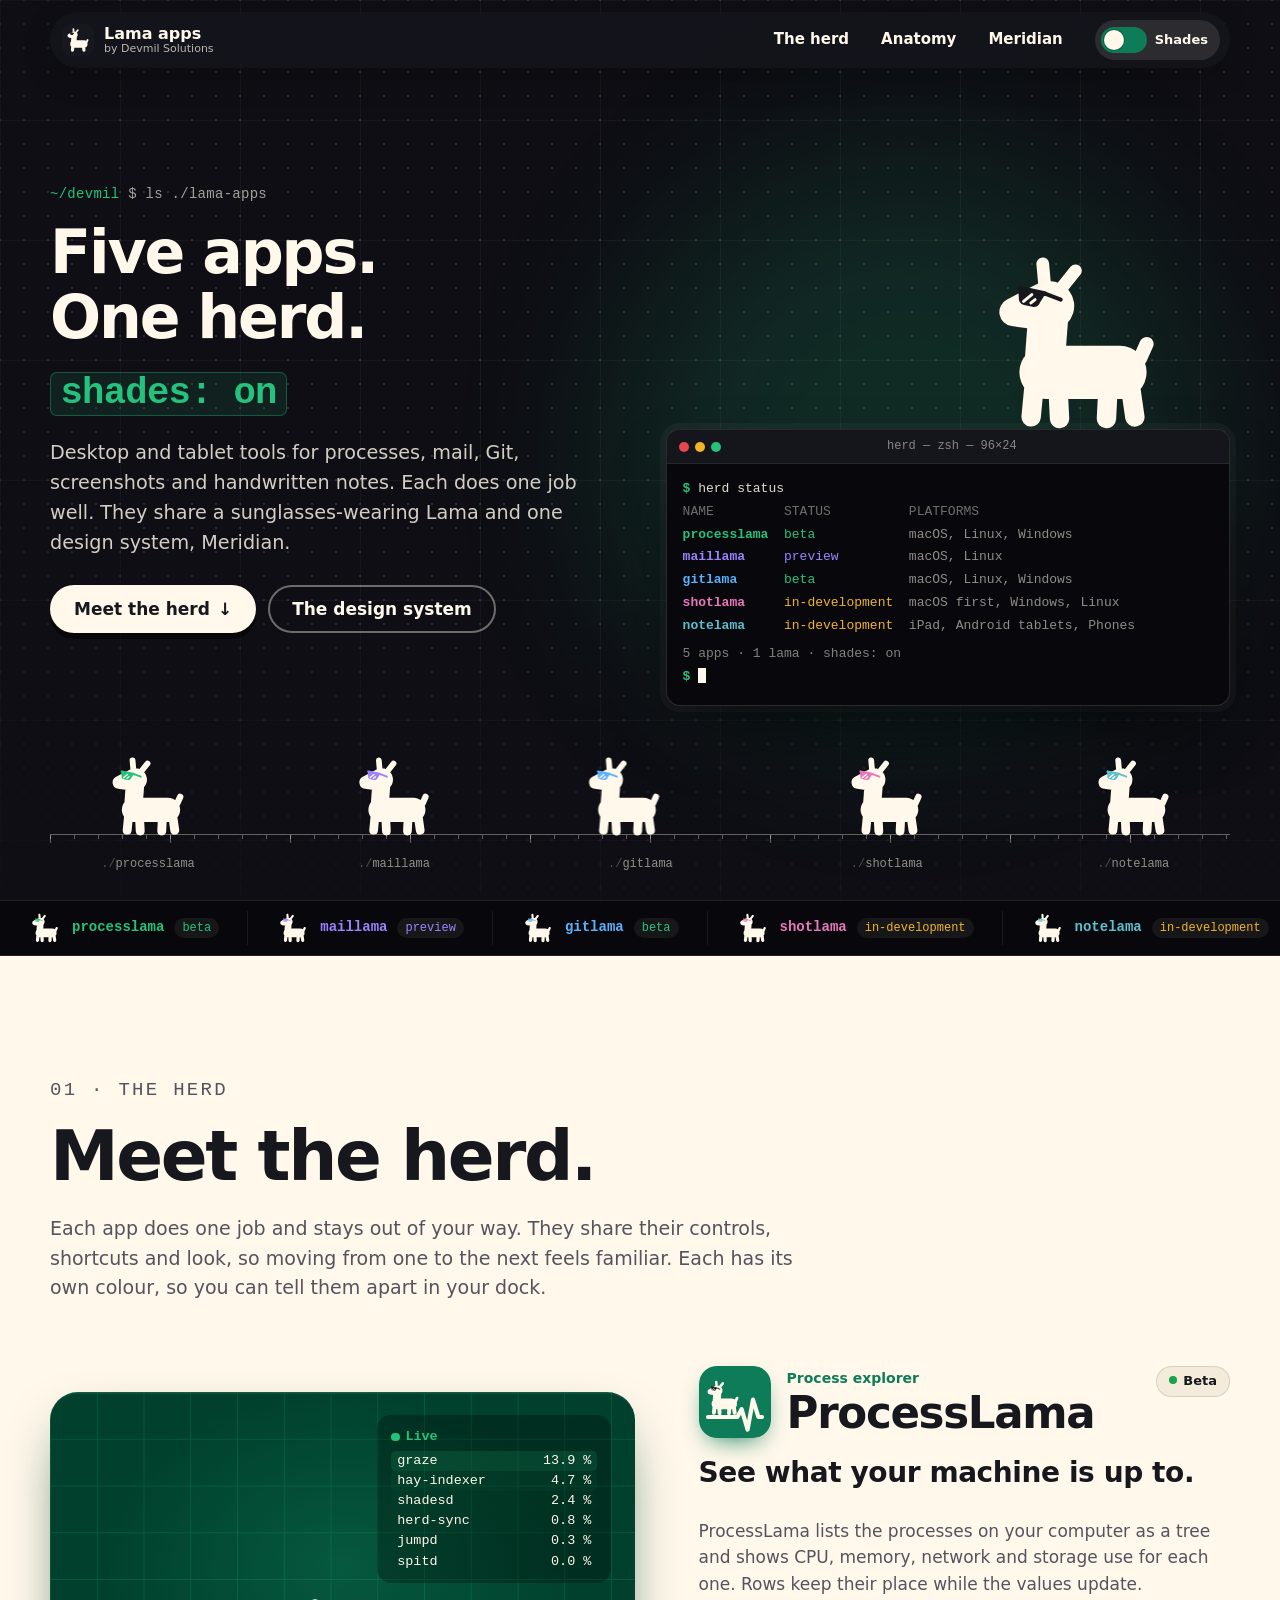
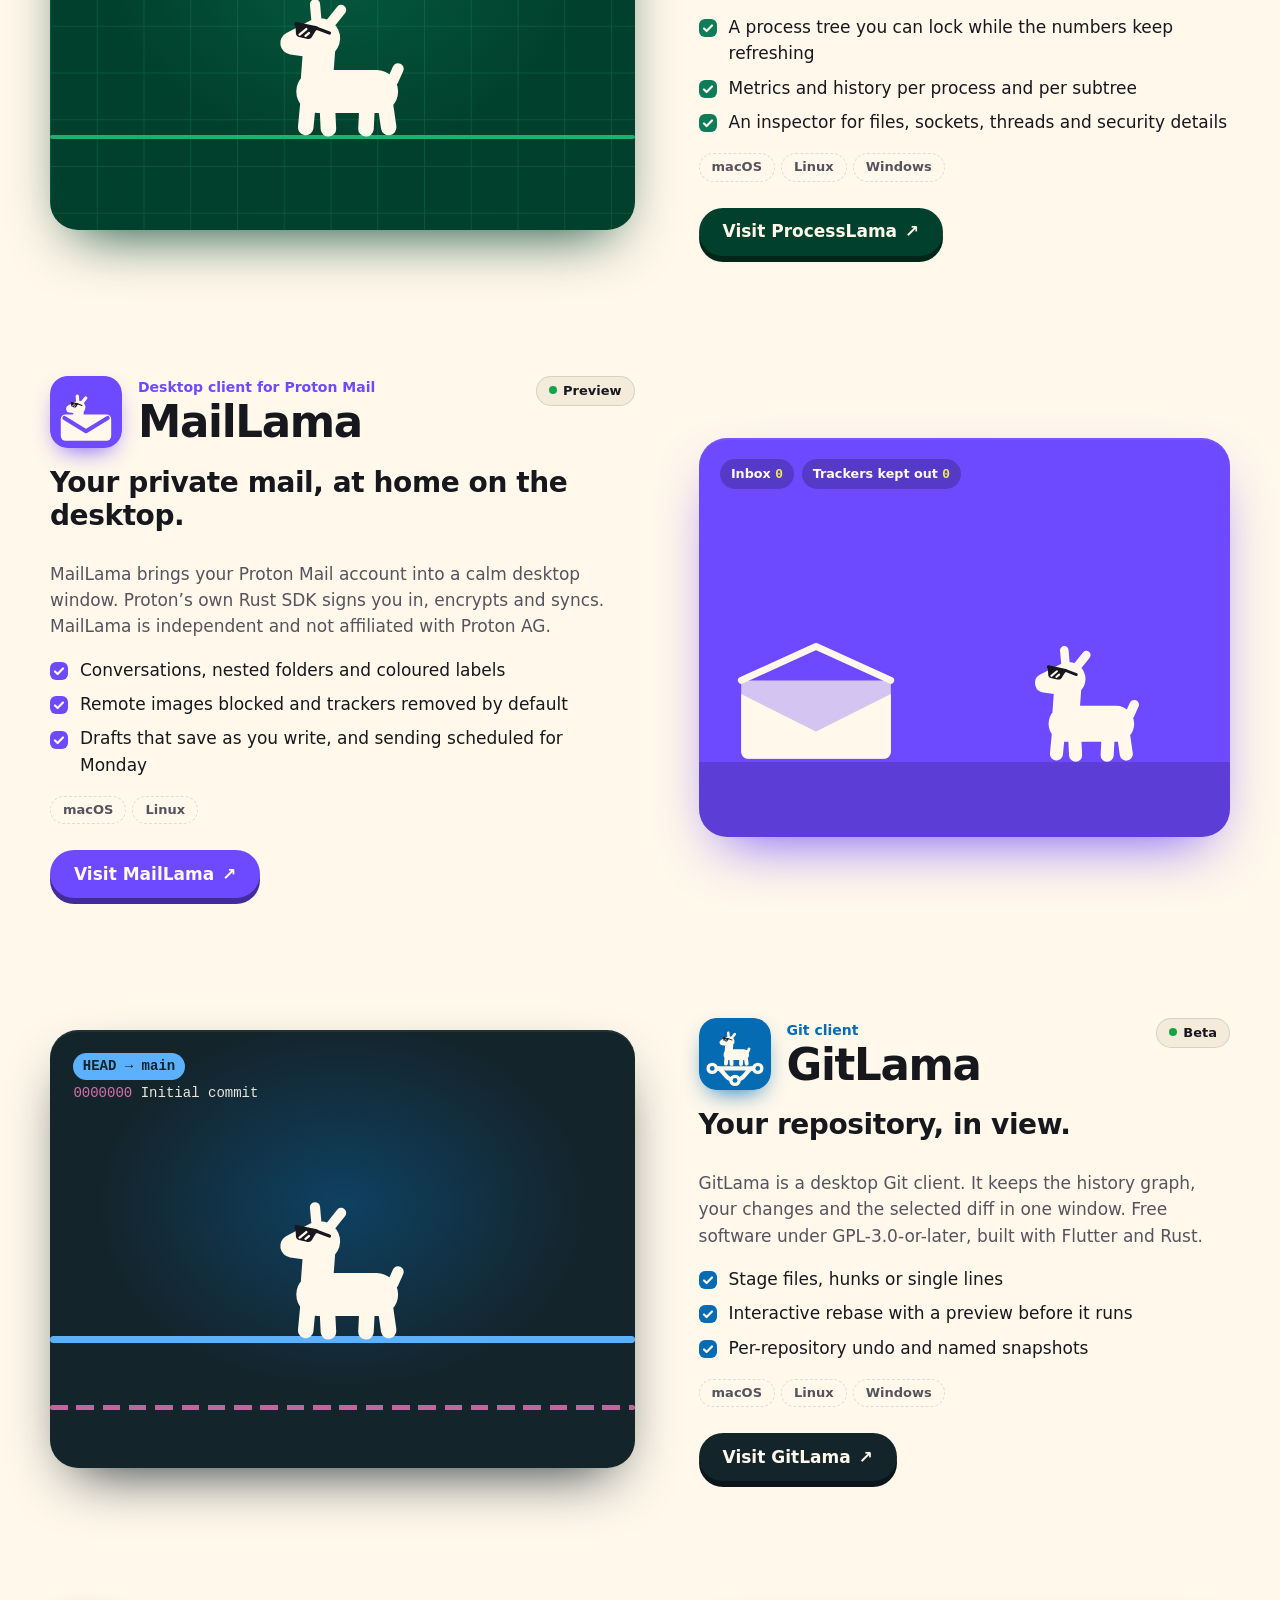
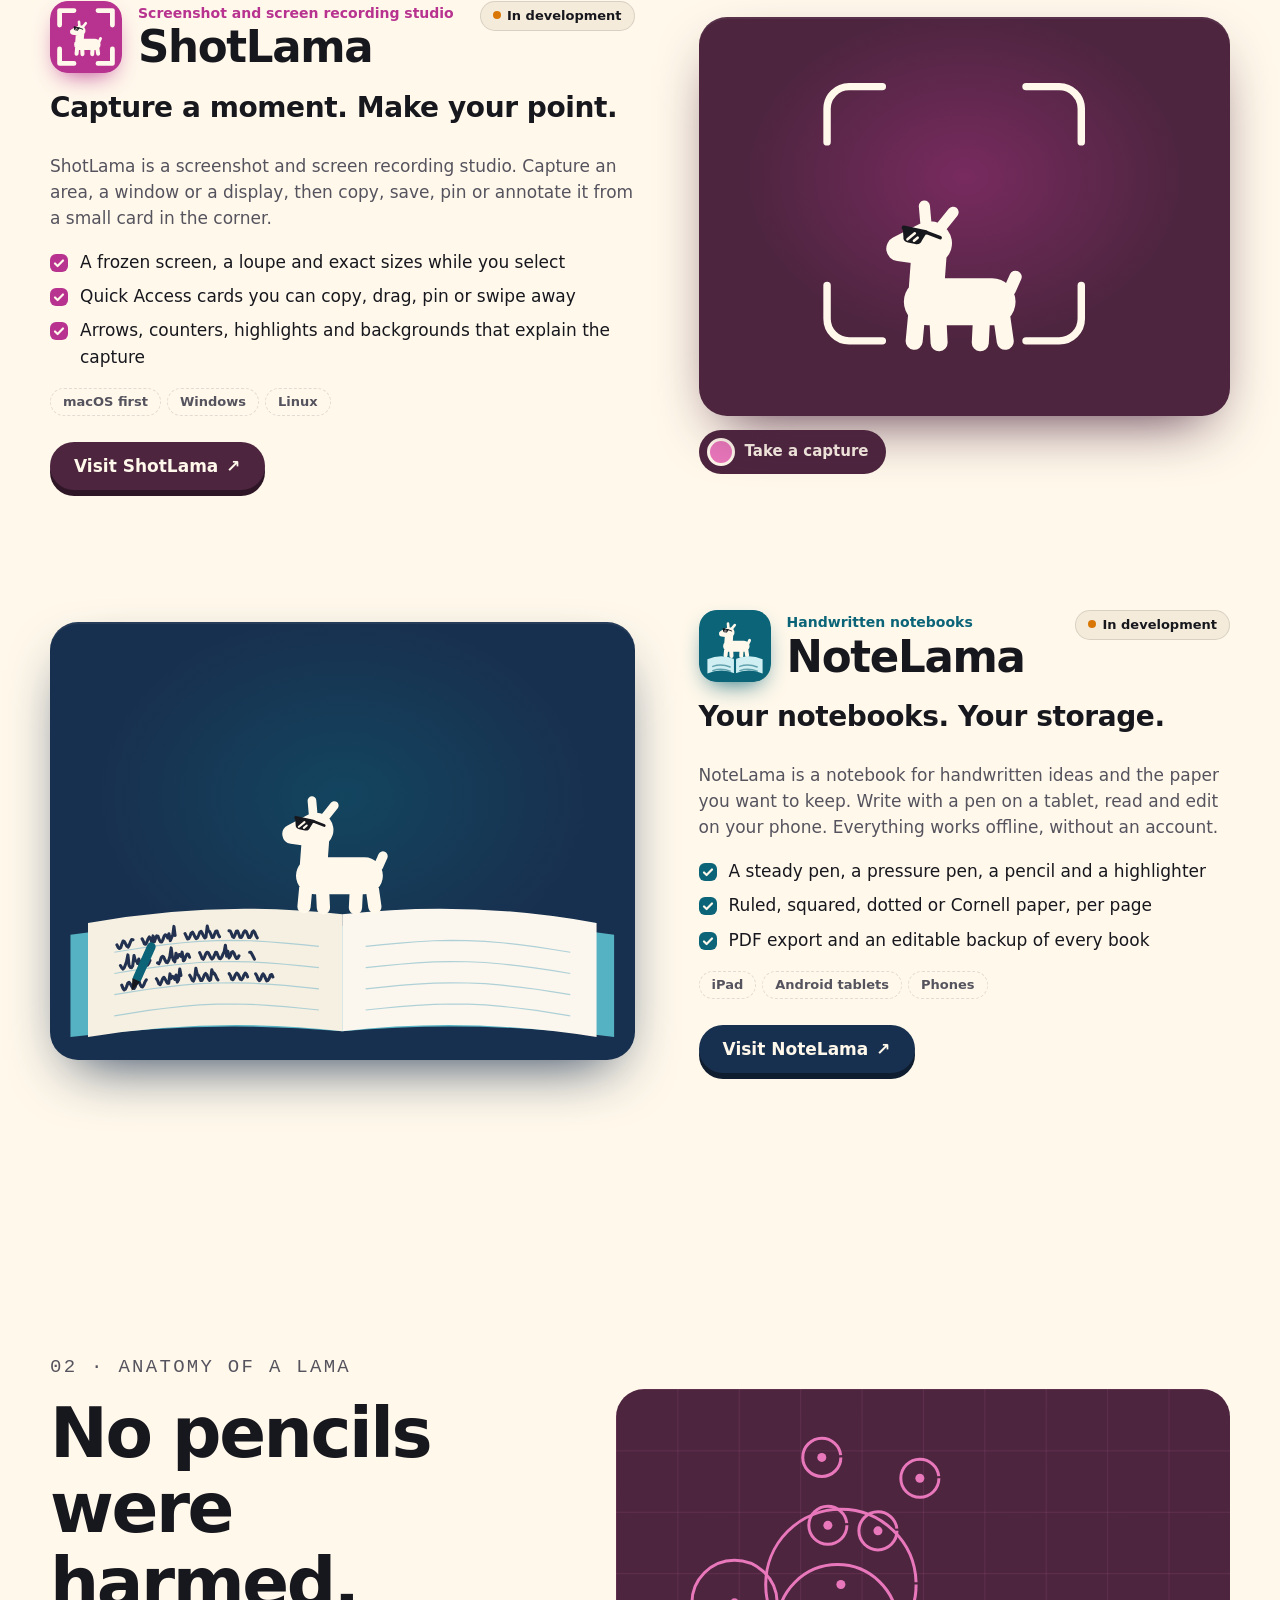
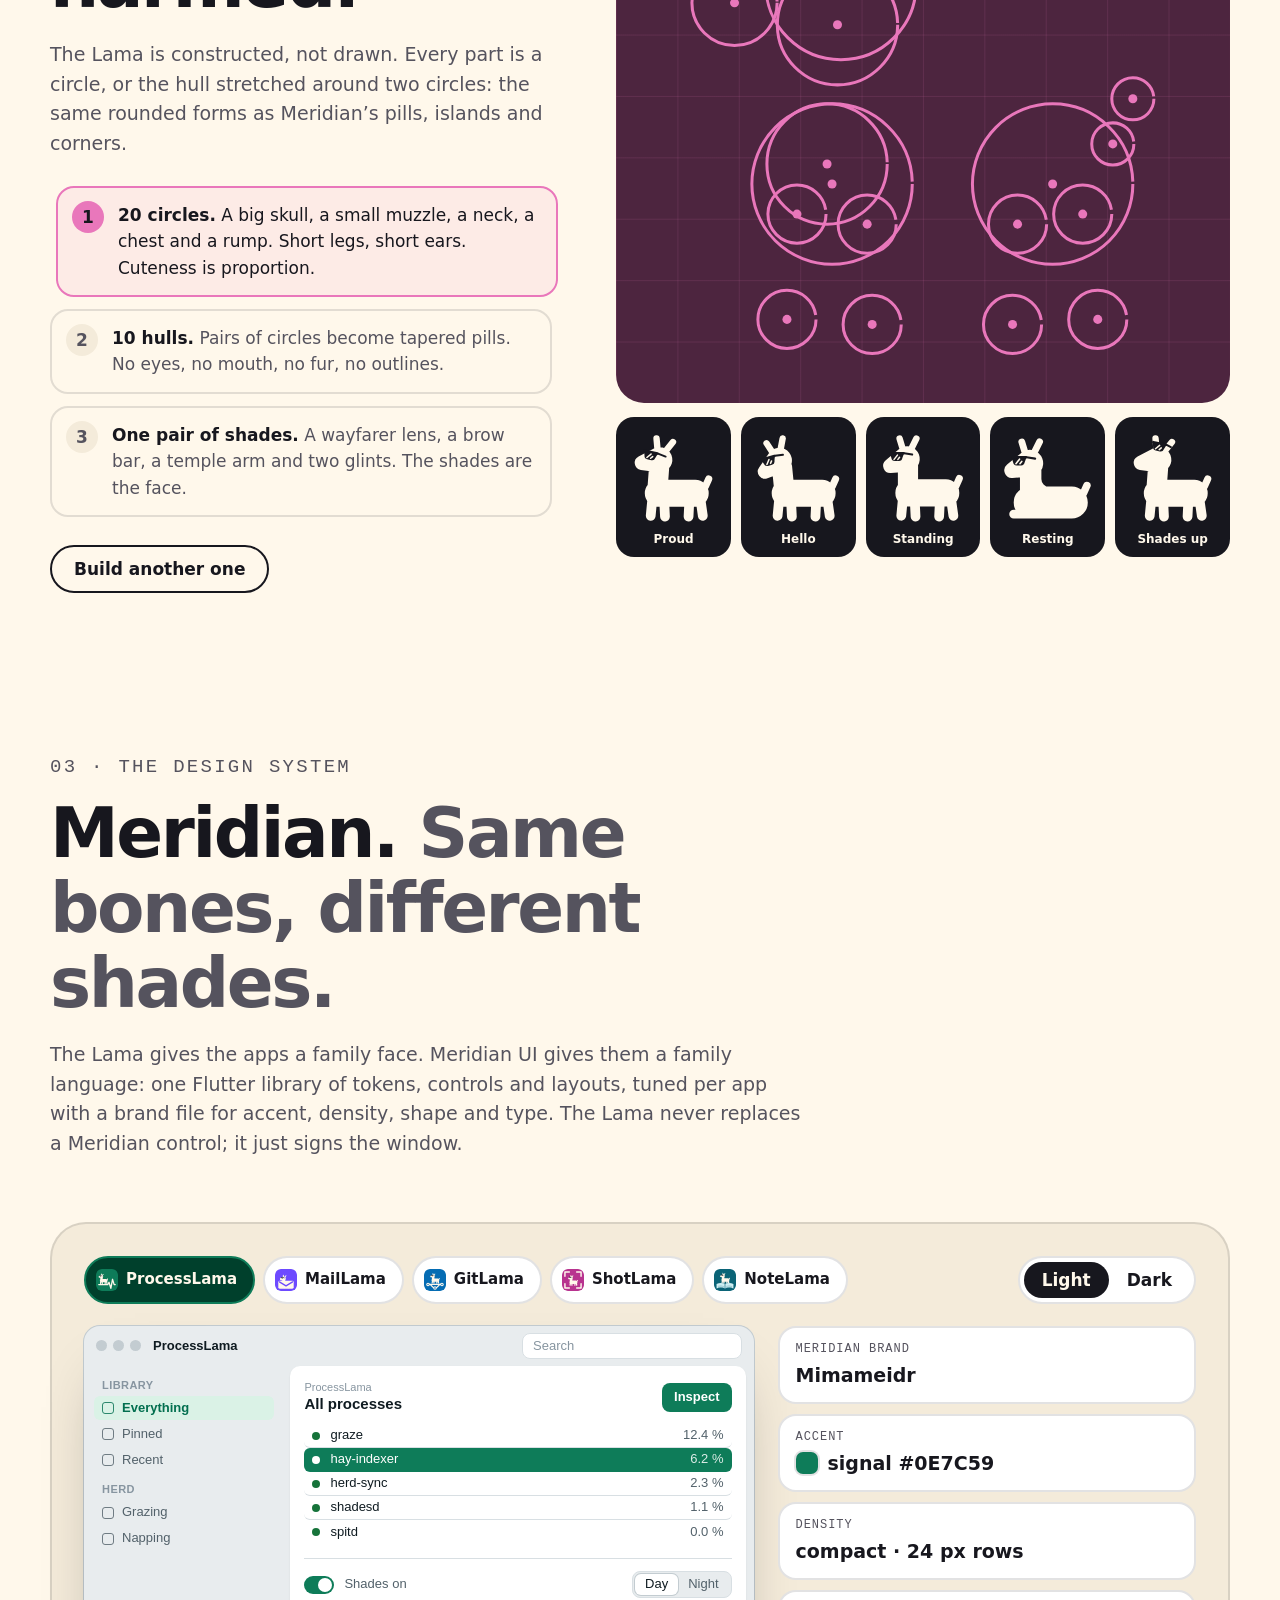
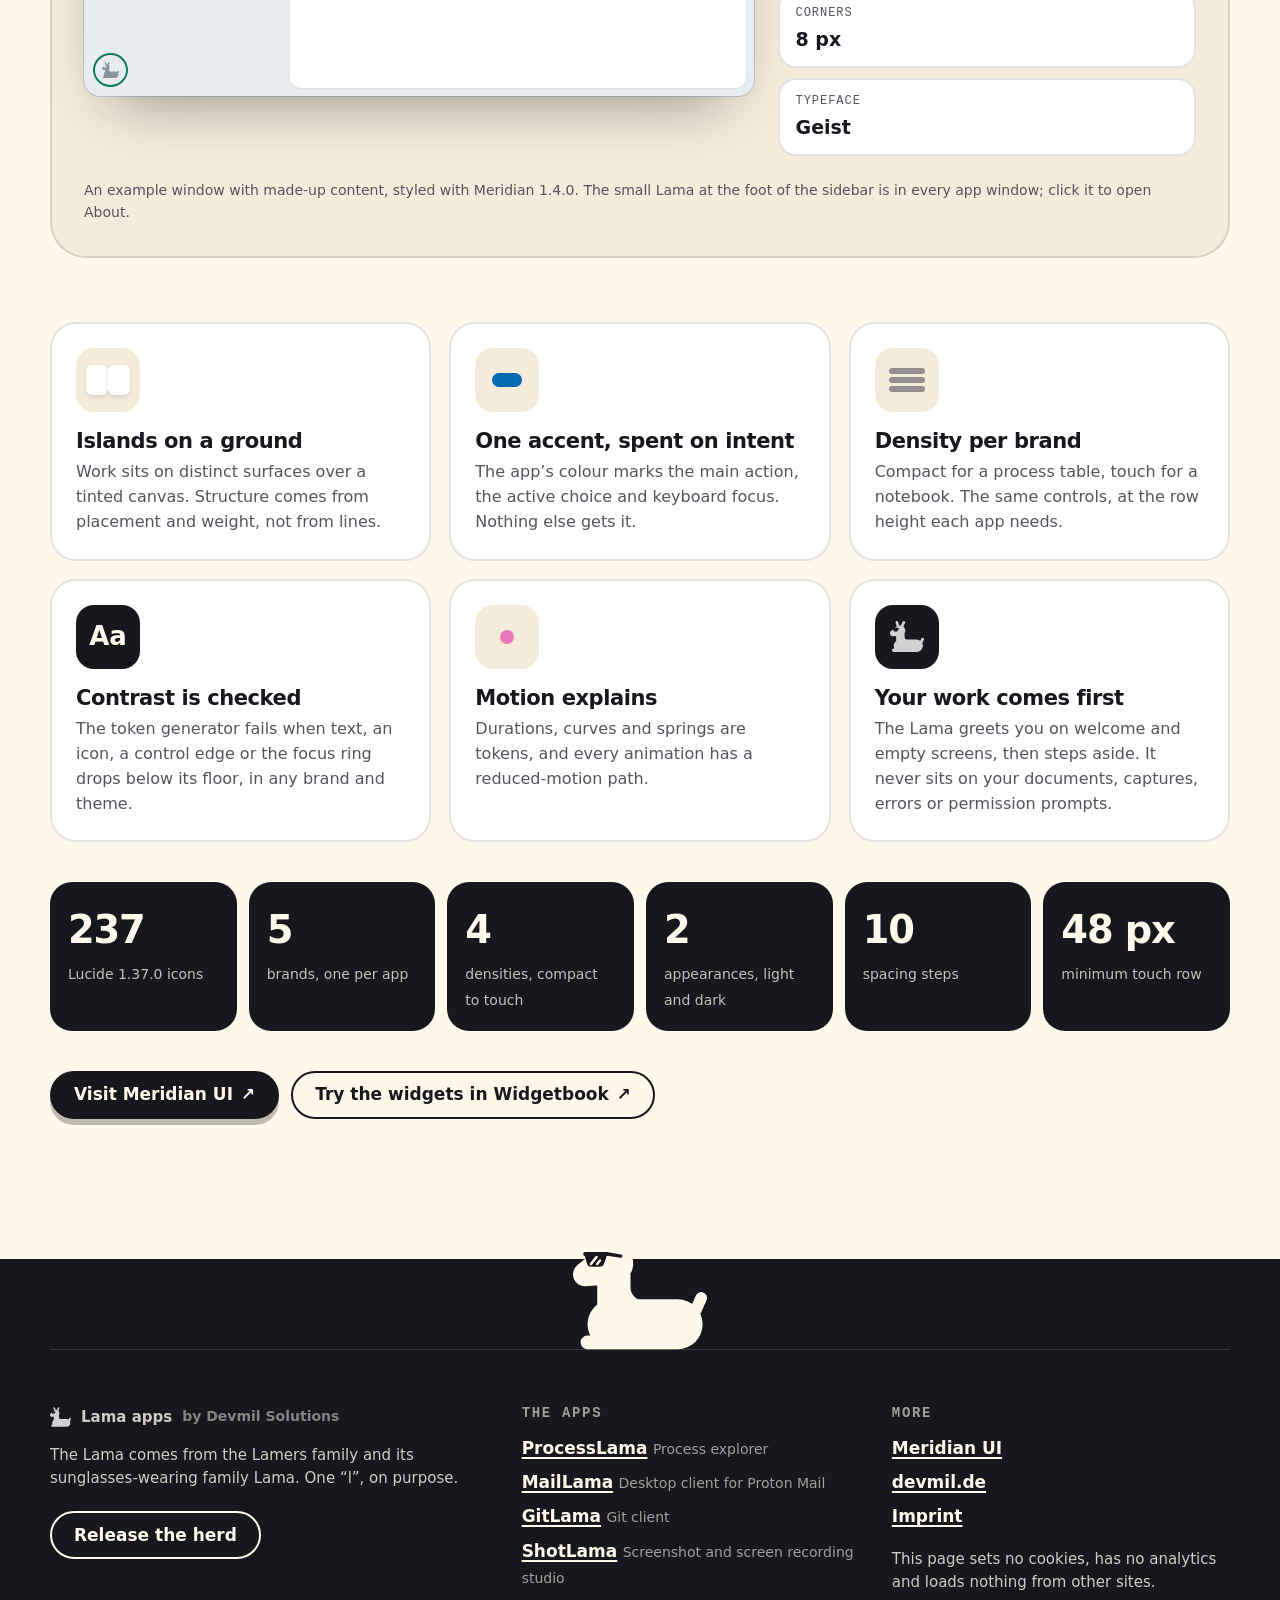
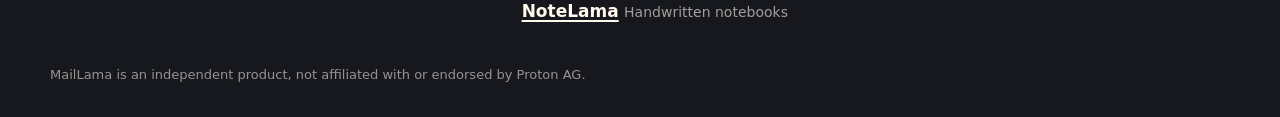
==== webfront/index.html @ 75cdf374 "Sync website from Forgejo Mirrored from f18271afe7ab35a85a611663a873c8df1153ce1c." ====
<!doctype html>
<html lang="en" data-assets="assets/637ff2e9ffa9/">
<head>
  <meta charset="utf-8">
  <meta name="viewport" content="width=device-width, initial-scale=1">
  <title>The Lama apps · by Devmil Solutions</title>
  <meta name="description" content="ProcessLama, MailLama, GitLama, ShotLama and NoteLama: Five focused apps by Devmil Solutions, one sunglasses-wearing Lama and the Meridian design system they share.">
  <meta name="color-scheme" content="light dark">
  <meta name="theme-color" content="#17171E">
  <meta property="og:type" content="website">
  <meta property="og:title" content="The Lama apps · by Devmil Solutions">
  <meta property="og:description" content="Five apps. One herd. Excellent shades.">
  <meta property="og:url" content="https://devmil.de/lama-apps/">
  <link rel="canonical" href="https://devmil.de/lama-apps/">
  <link rel="icon" type="image/svg+xml" href="favicon.9982ad21af0a.svg">
  <link rel="stylesheet" href="assets/637ff2e9ffa9/web/lama-antics.css">
  <link rel="stylesheet" href="style.393341514ee7.css">
  <script>document.documentElement.dataset.theme = matchMedia("(prefers-color-scheme: dark)").matches ? "dark" : "light";</script>
</head>
<body>
  <a class="skip" href="#main">Skip to content</a>

  <header class="site-header">
    <a class="wordmark" href="#top" aria-label="The Lama apps, top of page">
      <img src="favicon.9982ad21af0a.svg" width="32" height="32" alt="">
      <span><b>Lama apps</b><small>by Devmil Solutions</small></span>
    </a>
    <nav aria-label="Main">
      <a href="#apps">The herd</a>
      <a href="#build">Anatomy</a>
      <a href="#meridian">Meridian</a>
    </nav>
    <button type="button" class="theme-toggle" data-theme-toggle aria-pressed="false" aria-label="Dark appearance">
      <span class="tt-track" aria-hidden="true"><span class="tt-thumb"></span></span>
      <span class="tt-label" aria-hidden="true">Shades</span>
    </button>
  </header>

  <main id="main">
    <!-- The hero: a Lama on a terminal -->
    <section class="hero" id="top" aria-labelledby="hero-title">
      <div class="hero-grid" aria-hidden="true"><div class="hero-glow"></div></div>

      <div class="hero-inner">
        <div class="hero-copy">
          <p class="eyebrow"><span class="prompt">~/devmil</span> $ ls ./lama-apps</p>
          <h1 id="hero-title">Five apps.<br> One herd. <code data-shades-label>shades: on</code></h1>
          <p class="lead">Desktop and tablet tools for processes, mail, Git, screenshots and handwritten notes. Each does one job well. They share a sunglasses-wearing Lama and one design system, Meridian.</p>
          <div class="hero-actions">
            <a class="button primary" href="#apps">Meet the herd <span aria-hidden="true">↓</span></a>
            <a class="button ghost" href="#meridian">The design system</a>
          </div>
        </div>

        <div class="hero-stage">
          <div id="hero-lama" class="hero-lama" aria-hidden="true">
            <img class="pose proud" src="assets/637ff2e9ffa9/lama/lama-proud.svg" width="320" height="320" alt="" draggable="false">
            <img class="pose hello" src="assets/637ff2e9ffa9/lama/lama-standing-nod.svg" width="320" height="320" alt="" draggable="false">
          </div>
          <div class="terminal" role="group" aria-label="The apps at a glance">
            <div class="t-bar" aria-hidden="true"><span class="t-dots"><i></i><i></i><i></i></span><span class="t-title">herd — zsh — 96×24</span></div>
            <pre class="t-body"><span class="t-line t-cmd"><span class="t-prompt">$</span> herd status</span><span class="t-line t-head">NAME         STATUS          PLATFORMS</span><a class="t-line t-row" href="#processlama" style="--ground:#00402C;--accent:#0E7C59;--accent-dark:#24C27D;--prop:#FFF8EB" title="ProcessLama: Process explorer"><span class="t-name">processlama  </span><span class="t-status is-beta">beta            </span><span class="t-plat">macOS, Linux, Windows</span></a><a class="t-line t-row" href="#maillama" style="--ground:#6D4AFF;--accent:#6D4AFF;--accent-dark:#9B83FF;--prop:#FFF8EB" title="MailLama: Desktop client for Proton Mail"><span class="t-name">maillama     </span><span class="t-status is-preview">preview         </span><span class="t-plat">macOS, Linux</span></a><a class="t-line t-row" href="#gitlama" style="--ground:#14242B;--accent:#056CB3;--accent-dark:#5BB1FE;--prop:#FFF8EB" title="GitLama: Git client"><span class="t-name">gitlama      </span><span class="t-status is-beta">beta            </span><span class="t-plat">macOS, Linux, Windows</span></a><a class="t-line t-row" href="#shotlama" style="--ground:#4D253F;--accent:#B8338F;--accent-dark:#E977BB;--prop:#FFF8EB" title="ShotLama: Screenshot and screen recording studio"><span class="t-name">shotlama     </span><span class="t-status is-in-development">in-development  </span><span class="t-plat">macOS first, Windows, Linux</span></a><a class="t-line t-row" href="#notelama" style="--ground:#18304F;--accent:#0B6477;--accent-dark:#5CC0CF;--prop:#CFEFF3" title="NoteLama: Handwritten notebooks"><span class="t-name">notelama     </span><span class="t-status is-in-development">in-development  </span><span class="t-plat">iPad, Android tablets, Phones</span></a><span class="t-line t-sum">5 apps · 1 lama · <span data-shades-label>shades: on</span></span><span class="t-line t-cmd t-last"><span class="t-prompt">$</span> <span class="t-caret" aria-hidden="true"></span></span></pre>
          </div>
        </div>
      </div>

      <div class="baseline">
        <nav class="herd" aria-label="The herd: jump to an app">
          <a class="herd-lama" href="#processlama" style="--ground:#00402C;--accent:#0E7C59;--accent-dark:#24C27D;--prop:#FFF8EB;--i:0" data-herd="mimameidr"><span class="herd-body"><img class="herd-proud" src="assets/637ff2e9ffa9/lama/herd-mimameidr.svg" width="120" height="120" alt="" draggable="false"><img class="herd-hello" src="assets/637ff2e9ffa9/lama/herd-mimameidr-hello.svg" width="120" height="120" alt="" draggable="false"></span><span class="herd-name">processlama</span></a>
<a class="herd-lama" href="#maillama" style="--ground:#6D4AFF;--accent:#6D4AFF;--accent-dark:#9B83FF;--prop:#FFF8EB;--i:1" data-herd="crossproton"><span class="herd-body"><img class="herd-proud" src="assets/637ff2e9ffa9/lama/herd-crossproton.svg" width="120" height="120" alt="" draggable="false"><img class="herd-hello" src="assets/637ff2e9ffa9/lama/herd-crossproton-hello.svg" width="120" height="120" alt="" draggable="false"></span><span class="herd-name">maillama</span></a>
<a class="herd-lama" href="#gitlama" style="--ground:#14242B;--accent:#056CB3;--accent-dark:#5BB1FE;--prop:#FFF8EB;--i:2" data-herd="northspline"><span class="herd-body"><img class="herd-proud" src="assets/637ff2e9ffa9/lama/herd-northspline.svg" width="120" height="120" alt="" draggable="false"><img class="herd-hello" src="assets/637ff2e9ffa9/lama/herd-northspline-hello.svg" width="120" height="120" alt="" draggable="false"></span><span class="herd-name">gitlama</span></a>
<a class="herd-lama" href="#shotlama" style="--ground:#4D253F;--accent:#B8338F;--accent-dark:#E977BB;--prop:#FFF8EB;--i:3" data-herd="shotlama"><span class="herd-body"><img class="herd-proud" src="assets/637ff2e9ffa9/lama/herd-shotlama.svg" width="120" height="120" alt="" draggable="false"><img class="herd-hello" src="assets/637ff2e9ffa9/lama/herd-shotlama-hello.svg" width="120" height="120" alt="" draggable="false"></span><span class="herd-name">shotlama</span></a>
<a class="herd-lama" href="#notelama" style="--ground:#18304F;--accent:#0B6477;--accent-dark:#5CC0CF;--prop:#CFEFF3;--i:4" data-herd="nibluma"><span class="herd-body"><img class="herd-proud" src="assets/637ff2e9ffa9/lama/herd-nibluma.svg" width="120" height="120" alt="" draggable="false"><img class="herd-hello" src="assets/637ff2e9ffa9/lama/herd-nibluma-hello.svg" width="120" height="120" alt="" draggable="false"></span><span class="herd-name">notelama</span></a>
        </nav>
        <div class="ruler" aria-hidden="true"></div>
      </div>
    </section>

    <div class="parade" aria-hidden="true">
      <div class="parade-track"><div class="parade-run"><span class="parade-item" style="--ground:#00402C;--accent:#0E7C59;--accent-dark:#24C27D;--prop:#FFF8EB;--i:0"><img src="assets/637ff2e9ffa9/lama/herd-mimameidr.svg" width="120" height="120" alt=""><b>processlama</b><i class="t-status is-beta">beta</i></span><span class="parade-item" style="--ground:#6D4AFF;--accent:#6D4AFF;--accent-dark:#9B83FF;--prop:#FFF8EB;--i:1"><img src="assets/637ff2e9ffa9/lama/herd-crossproton.svg" width="120" height="120" alt=""><b>maillama</b><i class="t-status is-preview">preview</i></span><span class="parade-item" style="--ground:#14242B;--accent:#056CB3;--accent-dark:#5BB1FE;--prop:#FFF8EB;--i:2"><img src="assets/637ff2e9ffa9/lama/herd-northspline.svg" width="120" height="120" alt=""><b>gitlama</b><i class="t-status is-beta">beta</i></span><span class="parade-item" style="--ground:#4D253F;--accent:#B8338F;--accent-dark:#E977BB;--prop:#FFF8EB;--i:3"><img src="assets/637ff2e9ffa9/lama/herd-shotlama.svg" width="120" height="120" alt=""><b>shotlama</b><i class="t-status is-in-development">in-development</i></span><span class="parade-item" style="--ground:#18304F;--accent:#0B6477;--accent-dark:#5CC0CF;--prop:#CFEFF3;--i:4"><img src="assets/637ff2e9ffa9/lama/herd-nibluma.svg" width="120" height="120" alt=""><b>notelama</b><i class="t-status is-in-development">in-development</i></span></div><div class="parade-run"><span class="parade-item" style="--ground:#00402C;--accent:#0E7C59;--accent-dark:#24C27D;--prop:#FFF8EB;--i:0"><img src="assets/637ff2e9ffa9/lama/herd-mimameidr.svg" width="120" height="120" alt=""><b>processlama</b><i class="t-status is-beta">beta</i></span><span class="parade-item" style="--ground:#6D4AFF;--accent:#6D4AFF;--accent-dark:#9B83FF;--prop:#FFF8EB;--i:1"><img src="assets/637ff2e9ffa9/lama/herd-crossproton.svg" width="120" height="120" alt=""><b>maillama</b><i class="t-status is-preview">preview</i></span><span class="parade-item" style="--ground:#14242B;--accent:#056CB3;--accent-dark:#5BB1FE;--prop:#FFF8EB;--i:2"><img src="assets/637ff2e9ffa9/lama/herd-northspline.svg" width="120" height="120" alt=""><b>gitlama</b><i class="t-status is-beta">beta</i></span><span class="parade-item" style="--ground:#4D253F;--accent:#B8338F;--accent-dark:#E977BB;--prop:#FFF8EB;--i:3"><img src="assets/637ff2e9ffa9/lama/herd-shotlama.svg" width="120" height="120" alt=""><b>shotlama</b><i class="t-status is-in-development">in-development</i></span><span class="parade-item" style="--ground:#18304F;--accent:#0B6477;--accent-dark:#5CC0CF;--prop:#CFEFF3;--i:4"><img src="assets/637ff2e9ffa9/lama/herd-nibluma.svg" width="120" height="120" alt=""><b>notelama</b><i class="t-status is-in-development">in-development</i></span></div></div>
    </div>

    <!-- The apps -->
    <section class="apps section" id="apps" aria-labelledby="apps-title">
      <div class="section-head reveal">
        <p class="eyebrow">01 · The herd</p>
        <h2 id="apps-title">Meet the herd.</h2>
        <p>Each app does one job and stays out of your way. They share their controls, shortcuts and look, so moving from one to the next feels familiar. Each has its own colour, so you can tell them apart in your dock.</p>
      </div>
      
    <article class="app" id="processlama" style="--ground:#00402C;--accent:#0E7C59;--accent-dark:#24C27D;--prop:#FFF8EB" data-app="mimameidr">
      <figure class="app-figure reveal">
        <div class="stage scene-mimameidr" data-scene="mimameidr" role="img" aria-label="A Lama hops over the beats of a pulse line while a small process list ticks.">
          
        <div class="pl-monitor"><span class="pl-live"><i></i>Live</span><ol class="pl-top"></ol></div>
        <div class="pl-line"></div>
        <div class="pl-beats"></div>
          <div class="scene-lama"><img class="pose proud" src="assets/637ff2e9ffa9/lama/lama-proud.svg" width="240" height="240" alt="" draggable="false"><img class="pose hello" src="assets/637ff2e9ffa9/lama/lama-standing-nod.svg" width="240" height="240" alt="" draggable="false"></div>
        </div>
        
      </figure>
      <div class="app-copy reveal">
        <header class="app-head">
          <img class="app-tile" src="assets/637ff2e9ffa9/lama/tile-mimameidr.svg" width="72" height="72" alt="">
          <div><p class="app-job">Process explorer</p><h3>ProcessLama</h3></div>
          <span class="status is-beta">Beta</span>
        </header>
        <p class="app-tagline">See what your machine is up to.</p>
        <p class="app-summary">ProcessLama lists the processes on your computer as a tree and shows CPU, memory, network and storage use for each one. Rows keep their place while the values update.</p>
        <ul class="app-features"><li>A process tree you can lock while the numbers keep refreshing</li><li>Metrics and history per process and per subtree</li><li>An inspector for files, sockets, threads and security details</li></ul>
        <ul class="app-platforms" aria-label="Platforms"><li>macOS</li><li>Linux</li><li>Windows</li></ul>
        <a class="button app-link" href="https://devmil.de/processlama/">Visit ProcessLama<span aria-hidden="true"> ↗</span></a>
      </div>
    </article>

    <article class="app is-flipped" id="maillama" style="--ground:#6D4AFF;--accent:#6D4AFF;--accent-dark:#9B83FF;--prop:#FFF8EB" data-app="crossproton">
      <figure class="app-figure reveal">
        <div class="stage scene-crossproton" data-scene="crossproton" role="img" aria-label="Letters fly into an envelope beside a Lama, which butts the tracking letters away.">
          
        <div class="ml-count"><span>Inbox <b class="ml-inbox">0</b></span><span>Trackers kept out <b class="ml-blocked">0</b></span></div>
        <svg class="ml-envelope" viewBox="0 0 100 70" aria-hidden="true"><path class="ml-back" d="M6 22h88v42a4 4 0 0 1-4 4H10a4 4 0 0 1-4-4Z"/><path class="ml-flap" d="M6 22 50 2l44 20"/><path class="ml-front" d="M6 30l44 22 44-22v34a4 4 0 0 1-4 4H10a4 4 0 0 1-4-4Z"/></svg>
        <div class="ml-letters"></div>
          <div class="scene-lama"><img class="pose proud" src="assets/637ff2e9ffa9/lama/lama-proud.svg" width="240" height="240" alt="" draggable="false"><img class="pose hello" src="assets/637ff2e9ffa9/lama/lama-standing-nod.svg" width="240" height="240" alt="" draggable="false"></div>
        </div>
        
      </figure>
      <div class="app-copy reveal">
        <header class="app-head">
          <img class="app-tile" src="assets/637ff2e9ffa9/lama/tile-crossproton.svg" width="72" height="72" alt="">
          <div><p class="app-job">Desktop client for Proton Mail</p><h3>MailLama</h3></div>
          <span class="status is-beta">Preview</span>
        </header>
        <p class="app-tagline">Your private mail, at home on the desktop.</p>
        <p class="app-summary">MailLama brings your Proton Mail account into a calm desktop window. Proton’s own Rust SDK signs you in, encrypts and syncs. MailLama is independent and not affiliated with Proton AG.</p>
        <ul class="app-features"><li>Conversations, nested folders and coloured labels</li><li>Remote images blocked and trackers removed by default</li><li>Drafts that save as you write, and sending scheduled for Monday</li></ul>
        <ul class="app-platforms" aria-label="Platforms"><li>macOS</li><li>Linux</li></ul>
        <a class="button app-link" href="https://devmil.de/maillama/">Visit MailLama<span aria-hidden="true"> ↗</span></a>
      </div>
    </article>

    <article class="app" id="gitlama" style="--ground:#14242B;--accent:#056CB3;--accent-dark:#5BB1FE;--prop:#FFF8EB" data-app="northspline">
      <figure class="app-figure reveal">
        <div class="stage scene-northspline" data-scene="northspline" role="img" aria-label="Commits slide along a branch line under a Lama, which jumps over each one.">
          
        <div class="gl-log"><span class="gl-head">HEAD → main</span><span class="gl-msg"><code class="gl-sha">0000000</code> <span class="gl-text">Initial commit</span></span></div>
        <div class="gl-trunk"></div><div class="gl-branch"></div>
        <div class="gl-commits"></div>
          <div class="scene-lama"><img class="pose proud" src="assets/637ff2e9ffa9/lama/lama-proud.svg" width="240" height="240" alt="" draggable="false"><img class="pose hello" src="assets/637ff2e9ffa9/lama/lama-standing-nod.svg" width="240" height="240" alt="" draggable="false"></div>
        </div>
        
      </figure>
      <div class="app-copy reveal">
        <header class="app-head">
          <img class="app-tile" src="assets/637ff2e9ffa9/lama/tile-northspline.svg" width="72" height="72" alt="">
          <div><p class="app-job">Git client</p><h3>GitLama</h3></div>
          <span class="status is-beta">Beta</span>
        </header>
        <p class="app-tagline">Your repository, in view.</p>
        <p class="app-summary">GitLama is a desktop Git client. It keeps the history graph, your changes and the selected diff in one window. Free software under GPL-3.0-or-later, built with Flutter and Rust.</p>
        <ul class="app-features"><li>Stage files, hunks or single lines</li><li>Interactive rebase with a preview before it runs</li><li>Per-repository undo and named snapshots</li></ul>
        <ul class="app-platforms" aria-label="Platforms"><li>macOS</li><li>Linux</li><li>Windows</li></ul>
        <a class="button app-link" href="https://devmil.de/gitlama/">Visit GitLama<span aria-hidden="true"> ↗</span></a>
      </div>
    </article>

    <article class="app is-flipped" id="shotlama" style="--ground:#4D253F;--accent:#B8338F;--accent-dark:#E977BB;--prop:#FFF8EB" data-app="shotlama">
      <figure class="app-figure reveal">
        <div class="stage scene-shotlama" data-scene="shotlama" role="img" aria-label="A Lama in crop corners jumps for the shutter; each capture lands in a small card.">
          
        <svg class="sl-corners" viewBox="0 0 100 100" aria-hidden="true"><path d="M4 24V12a8 8 0 0 1 8-8h12"/><path d="M76 4h12a8 8 0 0 1 8 8v12"/><path d="M4 76v12a8 8 0 0 0 8 8h12"/><path d="M76 96h12a8 8 0 0 0 8-8V76"/></svg>
        <div class="sl-dim"></div><div class="sl-flash"></div>
        <div class="sl-cards"></div>
          <div class="scene-lama"><img class="pose proud" src="assets/637ff2e9ffa9/lama/lama-proud.svg" width="240" height="240" alt="" draggable="false"><img class="pose hello" src="assets/637ff2e9ffa9/lama/lama-standing-nod.svg" width="240" height="240" alt="" draggable="false"></div>
        </div>
        <figcaption><button type="button" class="scene-action" data-action="shotlama"><span class="shutter" aria-hidden="true"></span>Take a capture</button></figcaption>
      </figure>
      <div class="app-copy reveal">
        <header class="app-head">
          <img class="app-tile" src="assets/637ff2e9ffa9/lama/tile-shotlama.svg" width="72" height="72" alt="">
          <div><p class="app-job">Screenshot and screen recording studio</p><h3>ShotLama</h3></div>
          <span class="status is-dev">In development</span>
        </header>
        <p class="app-tagline">Capture a moment. Make your point.</p>
        <p class="app-summary">ShotLama is a screenshot and screen recording studio. Capture an area, a window or a display, then copy, save, pin or annotate it from a small card in the corner.</p>
        <ul class="app-features"><li>A frozen screen, a loupe and exact sizes while you select</li><li>Quick Access cards you can copy, drag, pin or swipe away</li><li>Arrows, counters, highlights and backgrounds that explain the capture</li></ul>
        <ul class="app-platforms" aria-label="Platforms"><li>macOS first</li><li>Windows</li><li>Linux</li></ul>
        <a class="button app-link" href="https://devmil.de/shotlama/">Visit ShotLama<span aria-hidden="true"> ↗</span></a>
      </div>
    </article>

    <article class="app" id="notelama" style="--ground:#18304F;--accent:#0B6477;--accent-dark:#5CC0CF;--prop:#CFEFF3" data-app="nibluma">
      <figure class="app-figure reveal">
        <div class="stage scene-nibluma" data-scene="nibluma" role="img" aria-label="A Lama on an open notebook watches handwriting appear and hops as the page turns.">
          
        <svg class="nl-book" viewBox="0 0 400 300" preserveAspectRatio="xMidYMax meet" aria-hidden="true">
          <path class="nl-cover" d="M14 214q93-14 186-6 93-8 186 6v70q-93-12-186-4-93-8-186 4Z"/>
          <path class="nl-page nl-left" d="M26 206q87-16 174-6v80q-87-10-174 4Z"/>
          <path class="nl-page nl-right" d="M200 200q87-10 174 6v78q-87-14-174-4Z"/>
          <g class="nl-rules"></g><g class="nl-ink"></g>
          <path class="nl-page nl-turn" d="M200 200q87-10 174 6v78q-87-14-174-4Z"/>
          <g class="nl-pen"><rect x="-3" y="-34" width="6" height="30" rx="3"/><path d="M-3 -6 0 2 3 -6Z"/></g>
        </svg>
          <div class="scene-lama"><img class="pose proud" src="assets/637ff2e9ffa9/lama/lama-proud.svg" width="240" height="240" alt="" draggable="false"><img class="pose hello" src="assets/637ff2e9ffa9/lama/lama-standing-nod.svg" width="240" height="240" alt="" draggable="false"></div>
        </div>
        
      </figure>
      <div class="app-copy reveal">
        <header class="app-head">
          <img class="app-tile" src="assets/637ff2e9ffa9/lama/tile-nibluma.svg" width="72" height="72" alt="">
          <div><p class="app-job">Handwritten notebooks</p><h3>NoteLama</h3></div>
          <span class="status is-dev">In development</span>
        </header>
        <p class="app-tagline">Your notebooks. Your storage.</p>
        <p class="app-summary">NoteLama is a notebook for handwritten ideas and the paper you want to keep. Write with a pen on a tablet, read and edit on your phone. Everything works offline, without an account.</p>
        <ul class="app-features"><li>A steady pen, a pressure pen, a pencil and a highlighter</li><li>Ruled, squared, dotted or Cornell paper, per page</li><li>PDF export and an editable backup of every book</li></ul>
        <ul class="app-platforms" aria-label="Platforms"><li>iPad</li><li>Android tablets</li><li>Phones</li></ul>
        <a class="button app-link" href="https://devmil.de/notelama/">Visit NoteLama<span aria-hidden="true"> ↗</span></a>
      </div>
    </article>
    </section>

    <!-- Anatomy -->
    <section class="build section" id="build" aria-labelledby="build-title">
      <div class="build-grid">
        <div class="build-copy reveal">
          <p class="eyebrow">02 · Anatomy of a Lama</p>
          <h2 id="build-title">No pencils were harmed.</h2>
          <p>The Lama is constructed, not drawn. Every part is a circle, or the hull stretched around two circles: the same rounded forms as Meridian’s pills, islands and corners.</p>
          <ol class="build-steps">
            <li data-step="1"><b>20 circles.</b> A big skull, a small muzzle, a neck, a chest and a rump. Short legs, short ears. Cuteness is proportion.</li>
            <li data-step="2"><b>10 hulls.</b> Pairs of circles become tapered pills. No eyes, no mouth, no fur, no outlines.</li>
            <li data-step="3"><b>One pair of shades.</b> A wayfarer lens, a brow bar, a temple arm and two glints. The shades are the face.</li>
          </ol>
          <button type="button" class="button ghost" data-build-again>Build another one</button>
        </div>
        <div class="build-stage reveal" data-build-stage>
          <div class="build-paper"><svg class="build-svg" viewBox="0 0 120 120" aria-hidden="true"><g transform="translate(60 60) scale(0.98) translate(-60.12 -50.42)"><g class="b-parts"><path class="b-part" d="M44.95 16.05L43.74 2.5A3.8 3.8 0 0 0 36.17 3.18L37.38 16.72A3.8 3.8 0 0 0 44.95 16.05Z" style="--i:0"/><path class="b-part" d="M54.12 19.86L62.48 9.37A3.8 3.8 0 0 0 56.54 4.63L48.18 15.12A3.8 3.8 0 0 0 54.12 19.86Z" style="--i:1"/><path class="b-part" d="M21.39 40.27L41.74 43.05A15 15 0 1 0 36.87 14.86L18.63 24.3A8.5 8.5 0 0 0 21.39 40.27Z" style="--i:2"/><path class="b-part" d="M31.11 35.32L29.03 63.1A12 12 0 0 0 52.97 64.9L55.05 37.11A12 12 0 0 0 31.11 35.32Z" style="--i:3"/><path class="b-part" d="M42 84L86 84A16 16 0 0 0 86 52L42 52A16 16 0 0 0 42 84Z" style="--i:4"/><path class="b-part" d="M101.84 61.71L105.84 52.71A4.2 4.2 0 0 0 98.16 49.29L94.16 58.29A4.2 4.2 0 0 0 101.84 61.71Z" style="--i:5"/><path class="b-part" d="M29.23 73.45L27.23 94.45A5.8 5.8 0 0 0 38.77 95.55L40.77 74.55A5.8 5.8 0 0 0 29.23 73.45Z" style="--i:6"/><path class="b-part" d="M43.21 76.29L44.21 96.29A5.8 5.8 0 0 0 55.79 95.71L54.79 75.71A5.8 5.8 0 0 0 43.21 76.29Z" style="--i:7"/><path class="b-part" d="M73.21 75.71L72.21 95.71A5.8 5.8 0 0 0 83.79 96.29L84.79 76.29A5.8 5.8 0 0 0 73.21 75.71Z" style="--i:8"/><path class="b-part" d="M86.26 74.82L89.26 95.82A5.8 5.8 0 0 0 100.74 94.18L97.74 73.18A5.8 5.8 0 0 0 86.26 74.82Z" style="--i:9"/></g><g class="b-shades"><g transform="rotate(12 41 46) translate(0 -8)"><path fill="#17171E" d="M19.5 29H36.5L34.3 35Q33.8 38.5 30.3 38.5H25.2Q21.7 38.5 21.3 35Z"/><rect x="19" y="27.8" width="18" height="3" rx="1.2" fill="#17171E"/><path d="M36.5 29.3L46 30.8" stroke="#17171E" stroke-width="2.4" stroke-linecap="round"/><path d="M24.5 36.5L28.5 31.5M29 36.5L31 34" stroke="#FFF8EB" stroke-width="1.8" stroke-linecap="round"/></g></g><g class="b-rings"><circle class="b-ring" pathLength="100" cx="43.76" cy="28.19" r="15" style="--i:0"/><circle class="b-dot" cx="43.76" cy="28.19" r=".9" style="--i:0"/><circle class="b-ring" pathLength="100" cx="22.54" cy="31.85" r="8.5" style="--i:1"/><circle class="b-dot" cx="22.54" cy="31.85" r=".9" style="--i:1"/><circle class="b-ring" pathLength="100" cx="43.08" cy="36.22" r="12" style="--i:2"/><circle class="b-dot" cx="43.08" cy="36.22" r=".9" style="--i:2"/><circle class="b-ring" pathLength="100" cx="41" cy="64" r="12" style="--i:3"/><circle class="b-dot" cx="41" cy="64" r=".9" style="--i:3"/><circle class="b-ring" pathLength="100" cx="42" cy="68" r="16" style="--i:4"/><circle class="b-dot" cx="42" cy="68" r=".9" style="--i:4"/><circle class="b-ring" pathLength="100" cx="86" cy="68" r="16" style="--i:5"/><circle class="b-dot" cx="86" cy="68" r=".9" style="--i:5"/><circle class="b-ring" pathLength="100" cx="98" cy="60" r="4.2" style="--i:6"/><circle class="b-dot" cx="98" cy="60" r=".9" style="--i:6"/><circle class="b-ring" pathLength="100" cx="102" cy="51" r="4.2" style="--i:7"/><circle class="b-dot" cx="102" cy="51" r=".9" style="--i:7"/><circle class="b-ring" pathLength="100" cx="41.16" cy="16.39" r="3.8" style="--i:8"/><circle class="b-dot" cx="41.16" cy="16.39" r=".9" style="--i:8"/><circle class="b-ring" pathLength="100" cx="39.95" cy="2.84" r="3.8" style="--i:9"/><circle class="b-dot" cx="39.95" cy="2.84" r=".9" style="--i:9"/><circle class="b-ring" pathLength="100" cx="51.15" cy="17.49" r="3.8" style="--i:10"/><circle class="b-dot" cx="51.15" cy="17.49" r=".9" style="--i:10"/><circle class="b-ring" pathLength="100" cx="59.51" cy="7" r="3.8" style="--i:11"/><circle class="b-dot" cx="59.51" cy="7" r=".9" style="--i:11"/><circle class="b-ring" pathLength="100" cx="35" cy="74" r="5.8" style="--i:12"/><circle class="b-dot" cx="35" cy="74" r=".9" style="--i:12"/><circle class="b-ring" pathLength="100" cx="33" cy="95" r="5.8" style="--i:13"/><circle class="b-dot" cx="33" cy="95" r=".9" style="--i:13"/><circle class="b-ring" pathLength="100" cx="49" cy="76" r="5.8" style="--i:14"/><circle class="b-dot" cx="49" cy="76" r=".9" style="--i:14"/><circle class="b-ring" pathLength="100" cx="50" cy="96" r="5.8" style="--i:15"/><circle class="b-dot" cx="50" cy="96" r=".9" style="--i:15"/><circle class="b-ring" pathLength="100" cx="79" cy="76" r="5.8" style="--i:16"/><circle class="b-dot" cx="79" cy="76" r=".9" style="--i:16"/><circle class="b-ring" pathLength="100" cx="78" cy="96" r="5.8" style="--i:17"/><circle class="b-dot" cx="78" cy="96" r=".9" style="--i:17"/><circle class="b-ring" pathLength="100" cx="92" cy="74" r="5.8" style="--i:18"/><circle class="b-dot" cx="92" cy="74" r=".9" style="--i:18"/><circle class="b-ring" pathLength="100" cx="95" cy="95" r="5.8" style="--i:19"/><circle class="b-dot" cx="95" cy="95" r=".9" style="--i:19"/></g></g></svg></div>
          <div class="poses" aria-label="The constructed poses">
            <figure><img src="assets/637ff2e9ffa9/lama/lama-proud.svg" width="96" height="96" alt=""><figcaption>Proud</figcaption></figure>
            <figure><img src="assets/637ff2e9ffa9/lama/lama-standing-nod.svg" width="96" height="96" alt=""><figcaption>Hello</figcaption></figure>
            <figure><img src="assets/637ff2e9ffa9/lama/lama-standing.svg" width="96" height="96" alt=""><figcaption>Standing</figcaption></figure>
            <figure><img src="assets/637ff2e9ffa9/lama/lama-resting.svg" width="96" height="96" alt=""><figcaption>Resting</figcaption></figure>
            <figure><img src="assets/637ff2e9ffa9/lama/lama-proud-shades-up.svg" width="96" height="96" alt=""><figcaption>Shades up</figcaption></figure>
          </div>
        </div>
      </div>
    </section>

    <!-- Meridian -->
    <section class="meridian section" id="meridian" aria-labelledby="meridian-title">
      <div class="section-head reveal">
        <p class="eyebrow">03 · The design system</p>
        <h2 id="meridian-title">Meridian. <span>Same bones, different shades.</span></h2>
        <p>The Lama gives the apps a family face. Meridian UI gives them a family language: one Flutter library of tokens, controls and layouts, tuned per app with a brand file for accent, density, shape and type. The Lama never replaces a Meridian control; it just signs the window.</p>
      </div>

      <div class="studio reveal">
        <div class="studio-controls">
          <div class="chips" role="group" aria-label="Brand"><button type="button" class="chip" data-brand="mimameidr" aria-pressed="true" style="--ground:#00402C;--accent:#0E7C59;--accent-dark:#24C27D;--prop:#FFF8EB"><img src="assets/637ff2e9ffa9/lama/tile-mimameidr.svg" width="20" height="20" alt="">ProcessLama</button><button type="button" class="chip" data-brand="crossproton" aria-pressed="false" style="--ground:#6D4AFF;--accent:#6D4AFF;--accent-dark:#9B83FF;--prop:#FFF8EB"><img src="assets/637ff2e9ffa9/lama/tile-crossproton.svg" width="20" height="20" alt="">MailLama</button><button type="button" class="chip" data-brand="northspline" aria-pressed="false" style="--ground:#14242B;--accent:#056CB3;--accent-dark:#5BB1FE;--prop:#FFF8EB"><img src="assets/637ff2e9ffa9/lama/tile-northspline.svg" width="20" height="20" alt="">GitLama</button><button type="button" class="chip" data-brand="shotlama" aria-pressed="false" style="--ground:#4D253F;--accent:#B8338F;--accent-dark:#E977BB;--prop:#FFF8EB"><img src="assets/637ff2e9ffa9/lama/tile-shotlama.svg" width="20" height="20" alt="">ShotLama</button><button type="button" class="chip" data-brand="nibluma" aria-pressed="false" style="--ground:#18304F;--accent:#0B6477;--accent-dark:#5CC0CF;--prop:#CFEFF3"><img src="assets/637ff2e9ffa9/lama/tile-nibluma.svg" width="20" height="20" alt="">NoteLama</button></div>
          <div class="segmented" role="group" aria-label="Appearance">
            <button type="button" data-mode="light" aria-pressed="true">Light</button>
            <button type="button" data-mode="dark" aria-pressed="false">Dark</button>
          </div>
        </div>
        <div class="studio-body">
          <div class="mock" data-mock aria-label="A token demo window coloured with the selected brand" role="img">
            <div class="m-bar"><span class="m-dots"><i></i><i></i><i></i></span><span class="m-title" data-m-title></span><span class="m-search">Search</span></div>
            <div class="m-body">
              <div class="m-side">
                <span class="m-heading">Library</span>
                <span class="m-nav is-active"><i></i>Everything</span>
                <span class="m-nav"><i></i>Pinned</span>
                <span class="m-nav"><i></i>Recent</span>
                <span class="m-heading">Herd</span>
                <span class="m-nav"><i></i>Grazing</span>
                <span class="m-nav"><i></i>Napping</span>
                <span class="m-sig" data-m-sig><svg class="m-signature-art" aria-hidden="true" focusable="false" xmlns="http://www.w3.org/2000/svg" viewBox="0 0 96.7 89.8"><g transform="translate(-11.5 -8.2)"><mask id="sig"><rect x="-20" y="-20" width="160" height="160" fill="#fff"/><path fill="#000" d="M19.5 29H36.5L34.3 35Q33.8 38.5 30.3 38.5H25.2Q21.7 38.5 21.3 35Z"/><rect x="19" y="27.8" width="18" height="3" rx="1.2" fill="#000"/></mask><path fill="currentColor" mask="url(#sig)" d="M38.63 23.88L34.63 10.88A3.8 3.8 0 0 0 27.37 13.12L31.37 26.12A3.8 3.8 0 0 0 38.63 23.88ZM48.4 25.7L54.4 13.7A3.8 3.8 0 0 0 47.6 10.3L41.6 22.3A3.8 3.8 0 0 0 48.4 25.7ZM20.63 52.48L41.11 50.96A15 15 0 1 0 30.49 24.4L14.61 37.43A8.5 8.5 0 0 0 20.63 52.48ZM29 44L29 70A12 12 0 0 0 53 70L53 44A12 12 0 0 0 29 44ZM40 98L87 98A18 18 0 0 0 87 62L40 62A18 18 0 0 0 40 98ZM103.84 71.71L107.84 62.71A4.2 4.2 0 0 0 100.16 59.29L96.16 68.29A4.2 4.2 0 0 0 103.84 71.71ZM22 98L50 98A5 5 0 0 0 50 88L22 88A5 5 0 0 0 22 98ZM52.5 53V62.5H62A9 9 0 0 1 53 53Z"/></g></svg>
</span>
              </div>
              <div class="m-island">
                <div class="m-island-head"><div><small>Pasture</small><strong>Good morning, herd.</strong></div><span class="m-button">New Lama</span></div>
                <div class="m-rows" data-m-rows></div>
                <div class="m-controls"><span class="m-switch"><i></i></span><span class="m-label">Shades on</span><span class="m-seg"><b>Day</b><span>Night</span></span></div>
              </div>
            </div>
          </div>
          <dl class="studio-facts">
            <div><dt>Meridian brand</dt><dd data-f="meridian"></dd></div>
            <div><dt>Accent</dt><dd><i class="swatch" data-f="accent-swatch"></i><span data-f="accent"></span></dd></div>
            <div><dt>Density</dt><dd data-f="density"></dd></div>
            <div><dt>Corners</dt><dd data-f="radius"></dd></div>
            <div><dt>Typeface</dt><dd data-f="face"></dd></div>
          </dl>
          <p class="studio-note">An example window with made-up content, styled with Meridian 1.4.0. The small Lama at the foot of the sidebar is in every app window; click it to open About.</p>
        </div>
      </div>

      <div class="principles">
        <article class="reveal"><span class="p-art p-islands" aria-hidden="true"><i></i><i></i></span><h3>Islands on a ground</h3><p>Work sits on distinct surfaces over a tinted canvas. Structure comes from placement and weight, not from lines.</p></article>
        <article class="reveal"><span class="p-art p-accent" aria-hidden="true"><i></i></span><h3>One accent, spent on intent</h3><p>The app’s colour marks the main action, the active choice and keyboard focus. Nothing else gets it.</p></article>
        <article class="reveal"><span class="p-art p-density" aria-hidden="true"><i></i><i></i><i></i></span><h3>Density per brand</h3><p>Compact for a process table, touch for a notebook. The same controls, at the row height each app needs.</p></article>
        <article class="reveal"><span class="p-art p-contrast" aria-hidden="true">Aa</span><h3>Contrast is checked</h3><p>The token generator fails when text, an icon, a control edge or the focus ring drops below its floor, in any brand and theme.</p></article>
        <article class="reveal"><span class="p-art p-motion" aria-hidden="true"><i></i></span><h3>Motion explains</h3><p>Durations, curves and springs are tokens, and every animation has a reduced-motion path.</p></article>
        <article class="reveal"><span class="p-art p-lama" aria-hidden="true"><img src="assets/637ff2e9ffa9/lama/lama-signature.svg" width="34" height="32" alt=""></span><h3>Your work comes first</h3><p>The Lama greets you on welcome and empty screens, then steps aside. It never sits on your documents, captures, errors or permission prompts.</p></article>
      </div>

      <ul class="facts reveal">
        <li><b>237</b><span>Lucide 1.37.0 icons</span></li>
        <li><b>5</b><span>brands, one per app</span></li>
        <li><b>4</b><span>densities, compact to touch</span></li>
        <li><b>2</b><span>appearances, light and dark</span></li>
        <li><b>10</b><span>spacing steps</span></li>
        <li><b>48 px</b><span>minimum touch row</span></li>
      </ul>

      <div class="meridian-cta reveal">
        <a class="button primary" href="https://devmil.de/meridian_ui/">Visit Meridian UI <span aria-hidden="true">↗</span></a>
        <a class="button ghost" href="https://devmil.de/meridian_ui/widgetbook/">Try the widgets in Widgetbook <span aria-hidden="true">↗</span></a>
      </div>
    </section>
  </main>

  <footer class="site-footer">
    <div class="footer-pasture" aria-hidden="true">
      <img class="footer-lama" src="assets/637ff2e9ffa9/lama/lama-resting.svg" width="160" height="160" alt="">
      <span class="zz"><i>z</i><i>z</i><i>z</i></span>
    </div>
    <div class="footer-grid">
      <div>
        <p class="footer-brand"><img src="assets/637ff2e9ffa9/lama/lama-signature.svg" width="21" height="20" alt=""> Lama apps <span>by Devmil Solutions</span></p>
        <p>The Lama comes from the Lamers family and its sunglasses-wearing family Lama. One “l”, on purpose.</p>
        <button type="button" class="button ghost stampede-button" data-stampede>Release the herd</button>
      </div>
      <div>
        <h2>The apps</h2>
        <ul class="footer-apps"><li><a href="https://devmil.de/processlama/">ProcessLama</a> <span>Process explorer</span></li><li><a href="https://devmil.de/maillama/">MailLama</a> <span>Desktop client for Proton Mail</span></li><li><a href="https://devmil.de/gitlama/">GitLama</a> <span>Git client</span></li><li><a href="https://devmil.de/shotlama/">ShotLama</a> <span>Screenshot and screen recording studio</span></li><li><a href="https://devmil.de/notelama/">NoteLama</a> <span>Handwritten notebooks</span></li></ul>
      </div>
      <div>
        <h2>More</h2>
        <ul class="footer-links">
          <li><a href="https://devmil.de/meridian_ui/">Meridian UI</a></li>
          <li><a href="https://devmil.de/">devmil.de</a></li>
          <li><a href="https://devmil.de/imprint/">Imprint</a></li>
        </ul>
        <p class="footer-privacy">This page sets no cookies, has no analytics and loads nothing from other sites.</p>
      </div>
    </div>
    <p class="footer-fine">MailLama is an independent product, not affiliated with or endorsed by Proton AG.</p>
  </footer>

  <script type="application/json" id="site-data">{"brands":{"mimameidr":{"app":"ProcessLama","meridian":"Mimameidr","accentName":"signal","density":"compact","row":24,"radius":8,"radiusLg":10,"face":"Geist","light":{"ground":"#E8ECEE","ground-hover":"#DCE2E5","pane":"#FFFFFF","pane-alt":"#F6F8F9","ink":"#0F1B21","ink-muted":"#52616A","ink-faint":"#8795A0","line":"#D8DFE3","line-strong":"#C3CCD1","control-edge":"#85929A","success":"#16733A","warning":"#9A5B00","danger":"#B42318","accent":"#0E7C59","on-accent":"#FFFFFF","accent-soft":"#DAF2E6","accent-ink":"#026F4F","focus":"#0E7C59","brand":"#00402C"},"dark":{"ground":"#0B151A","ground-hover":"#13222A","pane":"#122027","pane-alt":"#0F1B21","ink":"#E4ECEF","ink-muted":"#93A5AE","ink-faint":"#5E717B","line":"#21323B","line-strong":"#2C414B","control-edge":"#667A84","success":"#4AC26B","warning":"#E3A948","danger":"#FF6B61","accent":"#24C27D","on-accent":"#03130C","accent-soft":"#0B3627","accent-ink":"#80D6B0","focus":"#80D6B0","brand":"#1A533E"}},"crossproton":{"app":"MailLama","meridian":"CrossProton","accentName":"violet","density":"regular","row":28,"radius":10,"radiusLg":14,"face":"Inter","light":{"ground":"#E8ECEE","ground-hover":"#DCE2E5","pane":"#FFFFFF","pane-alt":"#F6F8F9","ink":"#0F1B21","ink-muted":"#52616A","ink-faint":"#8795A0","line":"#D8DFE3","line-strong":"#C3CCD1","control-edge":"#85929A","success":"#16733A","warning":"#9A5B00","danger":"#B42318","accent":"#6D4AFF","on-accent":"#FFFFFF","accent-soft":"#EEEAFF","accent-ink":"#5636DC","focus":"#6D4AFF","brand":"#6D4AFF"},"dark":{"ground":"#0B151A","ground-hover":"#13222A","pane":"#122027","pane-alt":"#0F1B21","ink":"#E4ECEF","ink-muted":"#93A5AE","ink-faint":"#5E717B","line":"#21323B","line-strong":"#2C414B","control-edge":"#667A84","success":"#4AC26B","warning":"#E3A948","danger":"#FF6B61","accent":"#9B83FF","on-accent":"#120B2B","accent-soft":"#312657","accent-ink":"#B7A6FF","focus":"#B7A6FF","brand":"#6D4AFF"}},"northspline":{"app":"GitLama","meridian":"Northspline","accentName":"cerulean","density":"regular","row":28,"radius":7,"radiusLg":10,"face":"Platform face","light":{"ground":"#E8ECEE","ground-hover":"#DCE2E5","pane":"#FFFFFF","pane-alt":"#F6F8F9","ink":"#0F1B21","ink-muted":"#52616A","ink-faint":"#8795A0","line":"#D8DFE3","line-strong":"#C3CCD1","control-edge":"#85929A","success":"#16733A","warning":"#9A5B00","danger":"#B42318","accent":"#056CB3","on-accent":"#FFFFFF","accent-soft":"#DBEBFC","accent-ink":"#0160A0","focus":"#056CB3","brand":"#14242B"},"dark":{"ground":"#0B151A","ground-hover":"#13222A","pane":"#122027","pane-alt":"#0F1B21","ink":"#E4ECEF","ink-muted":"#93A5AE","ink-faint":"#5E717B","line":"#21323B","line-strong":"#2C414B","control-edge":"#667A84","success":"#4AC26B","warning":"#E3A948","danger":"#FF6B61","accent":"#5BB1FE","on-accent":"#06111D","accent-soft":"#16334D","accent-ink":"#87C4FE","focus":"#87C4FE","brand":"#1F3A48"}},"shotlama":{"app":"ShotLama","meridian":"ShotLama","accentName":"magenta","density":"regular","row":28,"radius":9,"radiusLg":12,"face":"Platform face","light":{"ground":"#ECECF1","ground-hover":"#E1E1E8","pane":"#FFFFFF","pane-alt":"#F7F7FA","ink":"#14141B","ink-muted":"#575769","ink-faint":"#8F8FA0","line":"#DFDFE7","line-strong":"#C9C9D4","control-edge":"#84849A","success":"#16733A","warning":"#9A5B00","danger":"#B42318","accent":"#B8338F","on-accent":"#FFFFFF","accent-soft":"#FBE4F0","accent-ink":"#A72A82","focus":"#B8338F","brand":"#4D253F"},"dark":{"ground":"#0F0F14","ground-hover":"#1A1A22","pane":"#17171E","pane-alt":"#131319","ink":"#EDEDF3","ink-muted":"#A3A3B4","ink-faint":"#666679","line":"#262630","line-strong":"#34343F","control-edge":"#71718A","success":"#4AC26B","warning":"#E3A948","danger":"#FF6B61","accent":"#E977BB","on-accent":"#180A13","accent-soft":"#412235","accent-ink":"#EFA7D2","focus":"#EFA7D2","brand":"#623852"}},"nibluma":{"app":"NoteLama","meridian":"Nibluma","accentName":"petrol","density":"touch","row":48,"radius":12,"radiusLg":18,"face":"Platform face","light":{"ground":"#ECEAE6","ground-hover":"#E2DFD9","pane":"#FDFCFA","pane-alt":"#F6F4F0","ink":"#18212D","ink-muted":"#555D67","ink-faint":"#8C8A86","line":"#E1DDD6","line-strong":"#CEC9C1","control-edge":"#86827B","success":"#16733A","warning":"#9A5B00","danger":"#B42318","accent":"#0B6477","on-accent":"#FFFFFF","accent-soft":"#DDEEF0","accent-ink":"#0A5A6B","focus":"#0B6477","brand":"#18304F"},"dark":{"ground":"#151412","ground-hover":"#211F1C","pane":"#1D1C1A","pane-alt":"#191816","ink":"#ECE8E1","ink-muted":"#A9A398","ink-faint":"#6F6A63","line":"#2D2A27","line-strong":"#3A3632","control-edge":"#7E786F","success":"#4AC26B","warning":"#E3A948","danger":"#FF6B61","accent":"#5CC0CF","on-accent":"#03191E","accent-soft":"#17363B","accent-ink":"#80D2DE","focus":"#80D2DE","brand":"#22406A"}}},"apps":{"mimameidr":{"slug":"processlama","colors":["#24C27D","#0E7C59","#FFF8EB"]},"crossproton":{"slug":"maillama","colors":["#9B83FF","#6D4AFF","#FFF8EB"]},"northspline":{"slug":"gitlama","colors":["#5BB1FE","#056CB3","#FFF8EB"]},"shotlama":{"slug":"shotlama","colors":["#E977BB","#B8338F","#FFF8EB"]},"nibluma":{"slug":"notelama","colors":["#5CC0CF","#0B6477","#CFEFF3"]}}}</script>
  <script src="assets/637ff2e9ffa9/web/lama-antics.js" defer></script>
  <script src="site.54870cb11229.js" defer></script>
</body>
</html>
---- webfront/assets/637ff2e9ffa9/web/lama-antics.css ----
/* Lama antics (lama-antics.js). Vendored unchanged by each site from the
   brand repository (assets/web). */

.lama-antics {
  cursor: pointer;
  -webkit-tap-highlight-color: transparent;
  touch-action: manipulation;
}

/* The rig wraps the poses, and the turn inside it mirrors the Lama when it
   faces right. Both turn about a point between the Lama's feet. */
.lama-antics-rig,
.lama-antics-turn {
  transform-box: fill-box;
  transform-origin: 50% 92%;
}

div.lama-antics-rig,
div.lama-antics-turn {
  position: absolute;
  inset: 0;
}

/* Extra poses stay hidden until an antic shows one; while it does, the
   site's own proud and hello poses step aside. */
.lama-antics .antic-pose,
.lama-antics.is-posing .pose {
  opacity: 0 !important;
}

.lama-antics.is-posing .pose.is-current {
  opacity: 1 !important;
}

/* Pose swaps never leave the Lama see-through: a pose that appears fades
   in over the one it replaces, which leaves only once it is covered. */
.lama-antics .pose {
  transition: opacity 0s linear 140ms !important;
}

.lama-antics.is-posing .pose.is-current {
  transition: opacity 140ms linear !important;
}

.lama-antics-layer {
  position: fixed;
  inset: 0;
  z-index: 60;
  overflow: hidden;
  pointer-events: none;
}

/* Shapes are placed in page coordinates; the world follows the scroll. */
.lama-antics-world {
  position: absolute;
  top: 0;
  left: 0;
  width: 0;
  height: 0;
}

.lama-antics-bit {
  position: absolute;
  display: block;
  transform: translate(-50%, -50%);
  pointer-events: none;
}

.lama-antics-bit svg {
  display: block;
  width: 100%;
  height: 100%;
  overflow: visible;
}

.lama-antics-bit.is-mini {
  transform: none;
}

.lama-antics-wings {
  transform-box: fill-box;
  transform-origin: 50% 50%;
  animation: lama-antics-flap 150ms ease-in-out infinite alternate;
}

.lama-antics-bit.is-resting .lama-antics-wings {
  animation-duration: 700ms;
}

@keyframes lama-antics-flap {
  to {
    transform: scaleX(0.3);
  }
}

@media (prefers-reduced-motion: reduce) {
  .lama-antics-wings {
    animation: none;
  }
}
---- webfront/style.393341514ee7.css ----
/* The Lama apps: family landing page. Plain CSS, no build step beyond
   scripts/build_website.py, which only renames this file by its digest. */

:root {
  --graphite: #17171E;
  --ivory: #FFF8EB;
  --page: #FFF8EB;
  --page-alt: #F4EBDA;
  --card: #FFFFFF;
  --ink: #17171E;
  --ink-muted: #55535E;
  --line: rgba(23, 23, 30, 0.12);
  --focus: #056CB3;
  --font: ui-rounded, "SF Pro Rounded", "Nunito", system-ui, -apple-system, "Segoe UI", Cantarell, "Noto Sans", sans-serif;
  --mono: ui-monospace, "SF Mono", "JetBrains Mono", Menlo, Consolas, monospace;
  --ease: cubic-bezier(0.2, 0, 0, 1);
  --spring: cubic-bezier(0.34, 1.56, 0.64, 1);
  --radius: 28px;
  --wrap: 1180px;
  color-scheme: light;
}

[data-theme="dark"] {
  --page: #121218;
  --page-alt: #17171E;
  --card: #1D1D26;
  --ink: #FFF8EB;
  --ink-muted: #B9B4AA;
  --line: rgba(255, 248, 235, 0.12);
  --focus: #5BB1FE;
  color-scheme: dark;
}

*, *::before, *::after { box-sizing: border-box; }
html { scroll-behavior: smooth; -webkit-text-size-adjust: 100%; }
body {
  margin: 0;
  font-family: var(--font);
  font-size: 17px;
  line-height: 1.55;
  color: var(--ink);
  background: var(--page);
  transition: background-color 500ms var(--ease), color 500ms var(--ease);
  overflow-x: hidden;
}
img, svg { display: block; max-width: 100%; }
a { color: inherit; }
button { font: inherit; color: inherit; }
h1, h2, h3 { line-height: 1.08; letter-spacing: -0.02em; margin: 0; }
p { margin: 0 0 1em; }
:focus-visible { outline: 3px solid var(--focus); outline-offset: 3px; border-radius: 8px; }

.skip {
  position: absolute; left: 12px; top: -60px; z-index: 100;
  padding: 10px 16px; border-radius: 999px; background: var(--graphite); color: var(--ivory);
}
.skip:focus { top: 12px; }

/* Buttons ---------------------------------------------------------------- */
.button {
  display: inline-flex; align-items: center; gap: 8px;
  min-height: 48px; padding: 0 22px; border-radius: 999px;
  font-weight: 700; text-decoration: none; cursor: pointer;
  border: 2px solid transparent;
  transition: transform 200ms var(--spring), background-color 200ms var(--ease), box-shadow 200ms var(--ease);
}
.button:hover { transform: translateY(-2px) rotate(-1deg); }
.button:active { transform: translateY(1px) scale(0.98); }
.button.primary { background: var(--graphite); color: var(--ivory); box-shadow: 0 6px 0 rgba(0, 0, 0, 0.25); }
.button.ghost { border-color: currentColor; background: transparent; }
[data-theme="dark"] .button.primary { background: var(--ivory); color: var(--graphite); }

.eyebrow {
  font-family: var(--mono); font-size: 13px; letter-spacing: 0.12em; text-transform: uppercase;
  color: var(--ink-muted); margin-bottom: 14px;
}

/* Header ----------------------------------------------------------------- */
.site-header {
  position: fixed; top: 12px; left: 50%; z-index: 50;
  transform: translateX(-50%);
  width: min(calc(100% - 24px), var(--wrap));
  display: flex; align-items: center; gap: 18px;
  padding: 8px 10px 8px 12px; border-radius: 999px;
  background: rgba(23, 23, 30, 0.72); color: var(--ivory);
  backdrop-filter: blur(14px) saturate(1.4); -webkit-backdrop-filter: blur(14px) saturate(1.4);
  box-shadow: 0 10px 30px rgba(0, 0, 0, 0.18);
}
.wordmark { display: flex; align-items: center; gap: 10px; text-decoration: none; }
.wordmark img { width: 32px; height: 32px; border-radius: 9px; transition: transform 400ms var(--spring); }
.wordmark:hover img { transform: rotate(-12deg) scale(1.1); }
.wordmark span { display: grid; line-height: 1.1; }
.wordmark b { font-size: 16px; }
.wordmark small { font-size: 11px; opacity: 0.7; }
.site-header nav { display: flex; gap: 4px; margin-left: auto; }
.site-header nav a {
  padding: 8px 14px; border-radius: 999px; text-decoration: none; font-weight: 600; font-size: 15px;
  transition: background-color 200ms var(--ease);
}
.site-header nav a:hover { background: rgba(255, 248, 235, 0.12); }

.theme-toggle {
  display: inline-flex; align-items: center; gap: 8px;
  min-height: 40px; padding: 0 12px 0 6px; border: 0; border-radius: 999px;
  background: rgba(255, 248, 235, 0.1); color: var(--ivory); cursor: pointer;
}
.tt-track { position: relative; width: 46px; height: 26px; border-radius: 999px; background: #0E7C59; transition: background-color 400ms var(--ease); }
.tt-thumb {
  position: absolute; top: 3px; left: 3px; width: 20px; height: 20px; border-radius: 50%;
  background: var(--ivory); box-shadow: 0 0 0 1px rgba(0, 0, 0, 0.2);
  transition: transform 400ms var(--spring), background-color 400ms var(--ease), box-shadow 400ms var(--ease);
}
.tt-label { font-size: 13px; font-weight: 700; }
[data-theme="dark"] .tt-track { background: #3A3A46; }
[data-theme="dark"] .tt-thumb { transform: translateX(20px); }

/* Hero: a Lama on a terminal ------------------------------------------------ */
.hero {
  --hl: #24C27D;
  --hw: clamp(56px, 7.4vw, 92px);
  position: relative; isolation: isolate; overflow: hidden;
  min-height: clamp(700px, 100svh, 940px);
  display: flex; flex-direction: column;
  background: #0E0E14; color: var(--ivory);
}
.hero-grid {
  position: absolute; inset: 0; z-index: -1;
  background-image:
    radial-gradient(rgba(255, 248, 235, 0.13) 1px, transparent 1.2px),
    linear-gradient(rgba(255, 248, 235, 0.045) 1px, transparent 1px),
    linear-gradient(90deg, rgba(255, 248, 235, 0.045) 1px, transparent 1px);
  background-size: 24px 24px, 120px 120px, 120px 120px;
  background-position: 12px 12px, 0 0, 0 0;
  -webkit-mask-image: radial-gradient(120% 90% at 60% 30%, #000 40%, transparent 100%);
  mask-image: radial-gradient(120% 90% at 60% 30%, #000 40%, transparent 100%);
}
.hero-glow {
  position: absolute; right: 6%; top: 18%; width: 46vw; max-width: 640px; aspect-ratio: 1; border-radius: 50%;
  background: #24C27D; opacity: 0.16; filter: blur(90px);
  animation: accent-glow 20s ease-in-out infinite;
}
@keyframes accent-glow {
  0%, 100% { background: #24C27D; }
  20% { background: #9B83FF; }
  40% { background: #5BB1FE; }
  60% { background: #E977BB; }
  80% { background: #5CC0CF; }
}

.hero-inner {
  position: relative; z-index: 3; flex: 1;
  width: min(calc(100% - 40px), var(--wrap)); margin: 0 auto;
  display: grid; grid-template-columns: minmax(0, 1fr) minmax(0, 1fr); align-items: end; gap: clamp(24px, 4vw, 64px);
  padding: 112px 0 36px;
}
.hero-copy { min-width: 0; align-self: center; }
.hero .eyebrow { color: rgba(255, 248, 235, 0.62); text-transform: none; letter-spacing: 0.02em; font-size: 14px; }
.prompt { color: var(--hl); }
.hero h1 { font-size: clamp(40px, 4.7vw, 68px); font-weight: 900; letter-spacing: -0.035em; text-wrap: balance; }
.hero h1 code {
  display: inline-block; margin-top: 0.12em; padding: 0.04em 0.28em 0.08em; border-radius: 0.18em;
  font-family: var(--mono); font-size: 0.62em; font-weight: 700; letter-spacing: -0.02em;
  color: var(--hl); background: rgba(36, 194, 125, 0.1); box-shadow: inset 0 0 0 1px rgba(36, 194, 125, 0.35);
}
.lead { font-size: clamp(18px, 1.5vw, 20px); max-width: 34em; margin-top: 22px; color: rgba(255, 248, 235, 0.82); }
.hero-actions { display: flex; flex-wrap: wrap; gap: 12px; margin-top: 28px; }
.hero .button.primary { background: var(--ivory); color: var(--graphite); box-shadow: 0 6px 0 rgba(0, 0, 0, 0.5); }
.hero .button.ghost { color: var(--ivory); border-color: rgba(255, 248, 235, 0.4); }

.hero-stage { --lw: clamp(150px, 16vw, 220px); position: relative; min-width: 0; padding-top: calc(var(--lw) * 0.92); }
.hero-lama { position: absolute; top: 0; right: 9%; z-index: 2; width: var(--lw); aspect-ratio: 1; transform-origin: 55% 92%; }
.hero-lama .pose,
.scene-lama .pose { position: absolute; inset: 0; width: 100%; height: 100%; user-select: none; -webkit-user-drag: none; transition: opacity 260ms var(--ease); }
.hero-lama .hello, .hero-lama.is-hello .proud,
.scene-lama .hello, .scene-lama.is-hello .proud { opacity: 0; }
.hero-lama.is-hello .hello, .scene-lama.is-hello .hello { opacity: 1; }

.terminal {
  position: relative; border-radius: 14px; overflow: hidden;
  background: #08080C; border: 1px solid rgba(255, 248, 235, 0.14);
  box-shadow: 0 30px 80px -30px rgba(0, 0, 0, 0.9), 0 0 0 6px rgba(255, 248, 235, 0.03);
}
.t-bar { display: flex; align-items: center; gap: 12px; height: 34px; padding: 0 12px; background: #15151C; border-bottom: 1px solid rgba(255, 248, 235, 0.08); }
.t-dots { display: flex; gap: 6px; }
.t-dots i { width: 10px; height: 10px; border-radius: 50%; background: rgba(255, 248, 235, 0.18); }
.t-dots i:first-child { background: #E5484D; }
.t-dots i:nth-child(2) { background: #F0B429; }
.t-dots i:nth-child(3) { background: #24C27D; }
.t-title { flex: 1; text-align: center; margin-right: 46px; font-family: var(--mono); font-size: 12px; color: rgba(255, 248, 235, 0.5); }
.t-body {
  margin: 0; padding: 14px 16px 16px; overflow-x: auto;
  font-family: var(--mono); font-size: 13px; line-height: 1.75; color: rgba(255, 248, 235, 0.88);
}
.t-line { display: block; white-space: pre; border-radius: 4px; }
.t-head { color: rgba(255, 248, 235, 0.42); }
.t-prompt { color: var(--hl); font-weight: 700; }
.t-row { text-decoration: none; margin: 0 -6px; padding: 0 6px; transition: background-color 150ms var(--ease); }
.t-row:hover, .t-row:focus-visible { background: color-mix(in srgb, var(--accent-dark) 16%, transparent); outline-offset: 0; }
.t-name { color: var(--accent-dark); font-weight: 700; }
.t-plat { color: rgba(255, 248, 235, 0.55); }
.t-sum { color: rgba(255, 248, 235, 0.5); margin-top: 6px; }
.t-status { font-style: normal; }
.t-status.is-beta { color: #24C27D; }
.t-status.is-preview { color: #9B83FF; }
.t-status.is-in-development { color: #F0B429; }
.t-caret { display: inline-block; width: 0.6em; height: 1.1em; vertical-align: -0.2em; background: var(--ivory); animation: caret 1s steps(1) infinite; }
@keyframes caret { 50% { opacity: 0; } }
html.js .terminal.is-typing .t-line:not(.is-typed) { visibility: hidden; }

.baseline { position: relative; z-index: 3; width: min(calc(100% - 40px), var(--wrap)); margin: 0 auto; padding: 8px 0 26px; }
.ruler {
  position: absolute; left: 0; right: 0; top: calc(8px + var(--hw) * 0.92); height: 9px;
  border-top: 1px solid rgba(255, 248, 235, 0.35);
  background: repeating-linear-gradient(90deg, rgba(255, 248, 235, 0.35) 0 1px, transparent 1px 24px),
              repeating-linear-gradient(90deg, rgba(255, 248, 235, 0.35) 0 1px, transparent 1px 120px);
  background-size: auto 4px, auto 9px; background-repeat: repeat-x;
}
.herd { position: relative; z-index: 1; display: flex; justify-content: space-between; padding: 0 clamp(0px, 4vw, 60px); }
.herd-lama { position: relative; display: grid; justify-items: center; gap: 12px; width: var(--hw); text-decoration: none; }
.herd-body { position: relative; display: block; width: 100%; aspect-ratio: 1; transform-origin: 55% 92%; }
.herd-body img { position: absolute; inset: 0; width: 100%; height: 100%; transition: opacity 180ms var(--ease); }
.herd-hello { opacity: 0; }
.herd-lama:hover .herd-hello, .herd-lama:focus-visible .herd-hello, .herd-lama.is-grazing .herd-hello { opacity: 1; }
.herd-lama:hover .herd-proud, .herd-lama:focus-visible .herd-proud, .herd-lama.is-grazing .herd-proud { opacity: 0; }
.herd-lama:hover .herd-body { animation: hop 520ms var(--ease); }
.herd-name {
  font-family: var(--mono); font-size: 12px; white-space: nowrap; color: rgba(255, 248, 235, 0.55);
  transition: color 160ms var(--ease);
}
.herd-name::before { content: "./"; opacity: 0.5; }
.herd-lama:hover .herd-name, .herd-lama:focus-visible .herd-name { color: var(--accent-dark); }
@keyframes hop {
  0%, 100% { transform: none; }
  20% { transform: scale(1.04, 0.94); }
  50% { transform: translateY(-22%) scale(0.97, 1.04); }
  80% { transform: scale(1.03, 0.97); }
}

/* Status ticker ------------------------------------------------------------ */
.parade { overflow: hidden; background: #08080C; color: var(--ivory); padding: 10px 0; border-top: 1px solid rgba(255, 248, 235, 0.1); border-bottom: 1px solid rgba(255, 248, 235, 0.1); }
.parade-track { display: flex; width: max-content; animation: parade 60s linear infinite; }
.parade:hover .parade-track { animation-play-state: paused; }
.parade-run { display: flex; }
.parade-item { display: flex; align-items: center; gap: 10px; padding: 0 28px; font-family: var(--mono); font-size: 14px; border-right: 1px solid rgba(255, 248, 235, 0.08); }
.parade-item img { width: 34px; height: 34px; transform-origin: 55% 92%; animation: hop 900ms var(--ease) infinite; animation-delay: calc(var(--i) * -180ms); }
.parade-item b { color: var(--accent-dark); }
.parade-item i { font-style: normal; font-size: 12px; padding: 1px 8px; border-radius: 999px; background: rgba(255, 248, 235, 0.06); }
@keyframes parade { to { transform: translateX(-50%); } }

/* Sections --------------------------------------------------------------- */
.section { width: min(calc(100% - 40px), var(--wrap)); margin: 0 auto; padding: 120px 0 40px; }
.section-head { max-width: 760px; margin-bottom: 64px; }
.section-head h2 { font-size: clamp(40px, 5.4vw, 72px); font-weight: 900; letter-spacing: -0.035em; margin-bottom: 20px; }
.section-head h2 span { color: var(--ink-muted); }
.section-head p { font-size: 19px; color: var(--ink-muted); }

html.js .reveal { opacity: 0; transform: translateY(28px); transition: opacity 700ms var(--ease), transform 700ms var(--ease); }
html.js .reveal.is-in { opacity: 1; transform: none; }

/* Apps ------------------------------------------------------------------- */
.app {
  display: grid; grid-template-columns: minmax(0, 1.1fr) minmax(0, 1fr); gap: clamp(28px, 5vw, 72px);
  align-items: center; margin-bottom: 120px;
}
.app.is-flipped .app-figure { order: 2; }
.app-figure { margin: 0; min-width: 0; }
.app-figure figcaption {
  display: flex; flex-wrap: wrap; align-items: center; justify-content: space-between; gap: 12px;
  margin-top: 14px; font-size: 15px; color: var(--ink-muted);
}

.stage {
  position: relative; overflow: hidden; isolation: isolate;
  aspect-ratio: 4 / 3; container-type: inline-size;
  border-radius: var(--radius); background: var(--ground);
  box-shadow: 0 2px 0 rgba(255, 255, 255, 0.06) inset, 0 24px 60px -24px var(--ground);
  --floor: 16cqw; --lw: 28cqw; --lx: 36cqw;
}
.stage::before {
  content: ""; position: absolute; inset: 0; z-index: -1; opacity: 0.4;
  background: radial-gradient(60% 60% at 50% 40%, var(--accent) 0%, transparent 70%);
}
.scene-lama {
  position: absolute; z-index: 3; width: var(--lw); aspect-ratio: 1;
  left: var(--lx); bottom: calc(var(--floor) - var(--lw) * 0.08);
  transform-origin: 55% 92%;
}

.app-copy { min-width: 0; }
.app-head { display: flex; align-items: center; gap: 16px; margin-bottom: 18px; }
.app-tile { width: 72px; height: 72px; border-radius: 18px; box-shadow: 0 10px 24px -10px var(--accent); transition: transform 400ms var(--spring); }
.app:hover .app-tile { transform: rotate(-8deg) scale(1.06); }
.app-job { margin: 0; font-size: 14px; font-weight: 700; color: var(--accent); }
[data-theme="dark"] .app-job { color: var(--accent-dark); }
.app-head h3 { font-size: clamp(32px, 3.4vw, 44px); font-weight: 900; letter-spacing: -0.03em; }
.status {
  margin-left: auto; align-self: flex-start; white-space: nowrap;
  padding: 4px 12px; border-radius: 999px; font-size: 13px; font-weight: 700;
  background: var(--page-alt); border: 1.5px solid var(--line);
}
.status.is-beta::before, .status.is-dev::before {
  content: ""; display: inline-block; width: 8px; height: 8px; margin-right: 6px; border-radius: 50%;
  background: #16A34A; vertical-align: 1px; animation: breathe 2s ease-in-out infinite;
}
.status.is-dev::before { background: #D97706; }
@keyframes breathe { 50% { opacity: 0.35; transform: scale(0.75); } }
.app-tagline { font-size: clamp(22px, 2.2vw, 28px); font-weight: 800; line-height: 1.2; letter-spacing: -0.015em; }
.app-summary { color: var(--ink-muted); }
.app-features { list-style: none; padding: 0; margin: 0 0 18px; display: grid; gap: 8px; }
.app-features li { position: relative; padding-left: 30px; }
.app-features li::before {
  content: ""; position: absolute; left: 0; top: 0.3em; width: 18px; height: 18px; border-radius: 6px;
  background: var(--accent) url("data:image/svg+xml,%3Csvg xmlns='http://www.w3.org/2000/svg' viewBox='0 0 18 18'%3E%3Cpath d='M5 9.5l2.6 2.5L13 6.5' fill='none' stroke='%23FFF8EB' stroke-width='2.2' stroke-linecap='round' stroke-linejoin='round'/%3E%3C/svg%3E") center / 18px no-repeat;
}
.app-platforms { list-style: none; padding: 0; margin: 0 0 26px; display: flex; flex-wrap: wrap; gap: 6px; }
.app-platforms li { padding: 3px 12px; border-radius: 999px; font-size: 13px; font-weight: 600; border: 1.5px dashed var(--line); color: var(--ink-muted); }
.app-link { background: var(--ground); color: var(--ivory); box-shadow: 0 6px 0 color-mix(in srgb, var(--ground) 60%, #000); }
[data-theme="dark"] .app-link { box-shadow: 0 0 0 2px var(--accent-dark), 0 6px 0 #000; }

.scene-action {
  display: inline-flex; align-items: center; gap: 10px; min-height: 44px; padding: 0 18px 0 8px;
  border: 0; border-radius: 999px; cursor: pointer; font-weight: 700;
  background: var(--ground); color: var(--ivory);
}
.shutter { width: 28px; height: 28px; border-radius: 50%; border: 3px solid var(--ivory); background: var(--accent-dark); transition: transform 160ms var(--spring); }
.scene-action:active .shutter { transform: scale(0.8); }

/* ProcessLama scene --------------------------------------------------------- */
.scene-mimameidr::after {
  content: ""; position: absolute; inset: 0; z-index: -1; opacity: 0.18;
  background-image: linear-gradient(var(--accent-dark) 1px, transparent 1px), linear-gradient(90deg, var(--accent-dark) 1px, transparent 1px);
  background-size: 8cqw 8cqw;
}
.pl-line { position: absolute; left: 0; right: 0; bottom: calc(var(--floor) - 0.3cqw); height: 0.6cqw; border-radius: 1cqw; background: var(--accent-dark); opacity: 0.85; }
.pl-beats { position: absolute; inset: 0; z-index: 2; pointer-events: none; }
.pl-beat { position: absolute; left: 0; bottom: calc(var(--floor) - 4cqw); width: 12cqw; height: 8cqw; }
.pl-beat svg { width: 100%; height: 100%; overflow: visible; }
.pl-beat path { fill: none; stroke: var(--prop); stroke-width: 1.6; stroke-linejoin: round; stroke-linecap: round; filter: drop-shadow(0 0 3px var(--accent-dark)); }
.pl-monitor {
  position: absolute; top: 4cqw; right: 4cqw; width: 40cqw; padding: 2cqw 2.4cqw;
  border-radius: 2.4cqw; background: rgba(0, 0, 0, 0.28); color: var(--ivory);
  font-family: var(--mono); font-size: 2.3cqw; line-height: 1.5;
}
.pl-live { display: flex; align-items: center; gap: 1cqw; font-weight: 700; color: var(--accent-dark); margin-bottom: 0.6cqw; }
.pl-live i { width: 1.4cqw; height: 1.4cqw; border-radius: 50%; background: var(--accent-dark); animation: breathe 1.6s ease-in-out infinite; }
.pl-top { list-style: none; margin: 0; padding: 0; }
.pl-top li { display: flex; justify-content: space-between; gap: 2cqw; padding: 0 1cqw; border-radius: 0.8cqw; background: color-mix(in srgb, var(--accent-dark) calc(var(--heat, 0) * 1%), transparent); transition: background-color 400ms var(--ease); }

/* MailLama scene ------------------------------------------------------------ */
.scene-crossproton { --floor: 14cqw; --lw: 26cqw; --lx: 60cqw; }
.scene-crossproton::after { content: ""; position: absolute; left: 0; right: 0; bottom: 0; height: var(--floor); background: rgba(0, 0, 0, 0.16); z-index: -1; }
.ml-envelope { position: absolute; left: 6cqw; bottom: var(--floor); width: 32cqw; overflow: visible; z-index: 4; transform-origin: 50% 100%; }
.ml-back { fill: color-mix(in srgb, var(--prop) 70%, var(--ground)); }
.ml-front { fill: var(--prop); }
.ml-flap { fill: none; stroke: var(--prop); stroke-width: 4; stroke-linejoin: round; stroke-linecap: round; }
.ml-letters { position: absolute; inset: 0; z-index: 3; pointer-events: none; }
.ml-letter { position: absolute; left: 0; top: 0; width: 8cqw; height: 5.6cqw; }
.ml-letter svg { width: 100%; height: 100%; overflow: visible; }
.ml-count { position: absolute; top: 4cqw; left: 4cqw; display: flex; gap: 1.6cqw; font-size: 2.4cqw; font-weight: 700; color: var(--ivory); }
.ml-count span { padding: 0.8cqw 2cqw; border-radius: 99px; background: rgba(0, 0, 0, 0.22); }
.ml-count b { font-family: var(--mono); color: #F0EF52; }
.ml-gulp { animation: gulp 380ms var(--spring); }
@keyframes gulp { 40% { transform: scale(1.08, 0.9); } }

/* GitLama scene ------------------------------------------------------------- */
.scene-northspline { --floor: 22cqw; }
.gl-trunk { position: absolute; left: 0; right: 0; bottom: calc(var(--floor) - 0.6cqw); height: 1.2cqw; border-radius: 1cqw; background: var(--accent-dark); }
.gl-branch {
  position: absolute; left: 0; right: 0; bottom: calc(var(--floor) - 12cqw); height: 0.8cqw; border-radius: 1cqw;
  background: repeating-linear-gradient(90deg, #E977BB 0 3cqw, transparent 3cqw 4.5cqw); opacity: 0.8;
}
.gl-commits { position: absolute; inset: 0; z-index: 2; pointer-events: none; }
.gl-commit {
  position: absolute; left: 0; bottom: calc(var(--floor) - 2.5cqw); width: 5cqw; height: 5cqw; border-radius: 50%;
  background: var(--ground); border: 1.1cqw solid var(--accent-dark);
}
.gl-commit.is-merge { background: var(--prop); box-shadow: 0 0 0 0.8cqw var(--ground), 0 0 0 1.6cqw #E977BB; }
.gl-commit.is-branch { bottom: calc(var(--floor) - 14cqw); border-color: #E977BB; }
.gl-log {
  position: absolute; top: 4cqw; left: 4cqw; right: 4cqw; display: flex; flex-direction: column; gap: 0.6cqw;
  font-family: var(--mono); font-size: 2.4cqw; color: var(--ivory);
}
.gl-head { align-self: flex-start; padding: 0.4cqw 1.6cqw; border-radius: 99px; background: var(--accent-dark); color: var(--ground); font-weight: 700; }
.gl-msg { opacity: 0.92; white-space: nowrap; overflow: hidden; text-overflow: ellipsis; }
.gl-sha { color: #E977BB; }
.gl-msg.is-new { animation: pop-in 360ms var(--spring); }
@keyframes pop-in { from { transform: translateY(40%); opacity: 0; } }

/* ShotLama scene ------------------------------------------------------------ */
.scene-shotlama { --floor: 12cqw; --lw: 34cqw; --lx: 31cqw; }
.sl-corners { position: absolute; left: 22cqw; top: 6cqw; width: 52cqw; height: 62cqw; z-index: 4; overflow: visible; }
.sl-corners path { fill: none; stroke: var(--prop); stroke-width: 1.4cqw; stroke-linecap: round; vector-effect: non-scaling-stroke; }
.sl-dim { position: absolute; inset: 0; z-index: 5; background: rgba(0, 0, 0, 0.34); opacity: 0; transition: opacity 160ms var(--ease); pointer-events: none;
  clip-path: polygon(evenodd, 0 0, 100% 0, 100% 100%, 0 100%, 0 0, 22% 8%, 22% 90.7%, 74% 90.7%, 74% 8%, 22% 8%);
}
.stage.is-capturing .sl-dim { opacity: 1; }
.stage.is-capturing .sl-corners { animation: corners-in 300ms var(--spring); }
@keyframes corners-in { from { transform: scale(1.08); } }
.sl-flash { position: absolute; inset: 0; z-index: 6; background: #fff; opacity: 0; pointer-events: none; }
.sl-cards { position: absolute; right: 2.5cqw; bottom: 2.5cqw; z-index: 7; display: flex; flex-direction: column; gap: 1.6cqw; align-items: flex-end; }
.sl-card {
  position: relative; width: 22cqw; aspect-ratio: 4 / 3; overflow: hidden; cursor: pointer;
  border-radius: 1.6cqw; border: 0.5cqw solid var(--ivory);
  box-shadow: 0 1.2cqw 3cqw rgba(0, 0, 0, 0.45); background: var(--ground);
}
.sl-shot { position: absolute; left: 0; top: 0; width: 100cqw; height: 75cqw; transform-origin: 0 0; background: var(--ground); pointer-events: none; }

/* NoteLama scene ------------------------------------------------------------ */
.scene-nibluma { --floor: 25cqw; --lw: 24cqw; --lx: 36.8cqw; }
.nl-book { position: absolute; left: 0; bottom: 0; width: 100%; height: 100%; z-index: 2; overflow: visible; }
.nl-cover { fill: var(--accent-dark); opacity: 0.9; }
.nl-page { fill: #FBF7EE; }
.nl-left { fill: #F6F0E2; }
.nl-turn { fill: #FFFDF6; opacity: 0; transform-box: view-box; transform-origin: 0 0; filter: drop-shadow(0 -2px 3px rgba(0, 0, 0, 0.18)); }
.nl-rules path { fill: none; stroke: #9CC7D1; stroke-width: 0.8; opacity: 0.8; }
.nl-ink path { fill: none; stroke: #22314F; stroke-width: 2.1; stroke-linecap: round; stroke-linejoin: round; }
.nl-pen { fill: var(--graphite); transition: opacity 300ms var(--ease); }
.nl-pen rect { fill: var(--accent); }
.scene-nibluma .scene-lama { z-index: 3; }

/* Anatomy ------------------------------------------------------------------- */
.build-grid { display: grid; grid-template-columns: minmax(0, 0.9fr) minmax(0, 1.1fr); gap: clamp(28px, 5vw, 80px); align-items: center; }
.build-copy h2 { font-size: clamp(40px, 5.4vw, 72px); font-weight: 900; letter-spacing: -0.035em; margin-bottom: 20px; }
.build-copy > p { font-size: 19px; color: var(--ink-muted); }
.build-steps { list-style: none; counter-reset: step; padding: 0; margin: 28px 0; display: grid; gap: 12px; }
.build-steps li {
  counter-increment: step; position: relative; padding: 14px 16px 14px 60px; border-radius: 18px;
  border: 2px solid var(--line); color: var(--ink-muted); transition: border-color 300ms var(--ease), background-color 300ms var(--ease), color 300ms var(--ease), transform 400ms var(--spring);
}
.build-steps li::before {
  content: counter(step); position: absolute; left: 14px; top: 13px; width: 32px; height: 32px; border-radius: 50%;
  display: grid; place-items: center; font-weight: 900; background: var(--page-alt);
}
.build-steps li b { color: var(--ink); }
.build-steps li.is-on { border-color: #E977BB; background: color-mix(in srgb, #E977BB 10%, transparent); color: var(--ink); transform: translateX(6px); }
.build-steps li.is-on::before { background: #E977BB; color: var(--graphite); }

.build-stage { min-width: 0; }
.build-paper {
  position: relative; aspect-ratio: 1; border-radius: var(--radius); overflow: hidden;
  background: #4D253F;
  background-image: linear-gradient(rgba(233, 119, 187, 0.12) 1px, transparent 1px), linear-gradient(90deg, rgba(233, 119, 187, 0.12) 1px, transparent 1px);
  background-size: 10% 10%;
}
.build-svg { width: 100%; height: 100%; }
.b-ring { fill: none; stroke: #E977BB; stroke-width: 0.6; stroke-dasharray: 100; stroke-dashoffset: 100; }
.b-dot { fill: #E977BB; opacity: 0; }
.b-part { fill: var(--ivory); opacity: 0; transform-box: fill-box; transform-origin: 50% 50%; transform: scale(0.4); }
.b-shades { opacity: 0; transform: translateY(-40px); }
.build-stage.is-step-1 .b-ring { stroke-dashoffset: 0; transition: stroke-dashoffset 700ms var(--ease) calc(var(--i) * 70ms); }
.build-stage.is-step-1 .b-dot { opacity: 1; transition: opacity 300ms var(--ease) calc(var(--i) * 70ms); }
.build-stage.is-step-2 .b-part { opacity: 1; transform: none; transition: opacity 400ms var(--ease) calc(var(--i) * 120ms), transform 600ms var(--spring) calc(var(--i) * 120ms); }
.build-stage.is-step-2 .b-ring, .build-stage.is-step-2 .b-dot { opacity: 0.35; }
.build-stage.is-step-3 .b-shades { opacity: 1; transform: none; transition: opacity 200ms var(--ease), transform 700ms cubic-bezier(0.5, 1.8, 0.6, 1); }
.build-stage.is-step-3 .b-ring, .build-stage.is-step-3 .b-dot { opacity: 0; transition: opacity 600ms var(--ease) 500ms; }
.build-stage.is-done .build-svg { animation: hop 700ms var(--ease) 2; }

.poses { display: grid; grid-template-columns: repeat(5, minmax(0, 1fr)); gap: 10px; margin-top: 14px; }
.poses figure { margin: 0; padding: 10px 6px 8px; border-radius: 18px; background: var(--graphite); color: var(--ivory); text-align: center; font-size: 12px; font-weight: 700; }
.poses img { width: 100%; height: auto; transition: transform 400ms var(--spring); }
.poses figure:hover img { transform: translateY(-8px) rotate(-6deg); }

/* Meridian ---------------------------------------------------------------- */
.studio { border-radius: 36px; padding: clamp(16px, 3vw, 32px); background: var(--page-alt); border: 2px solid var(--line); }
.studio-controls { display: flex; flex-wrap: wrap; gap: 12px; justify-content: space-between; margin-bottom: 22px; }
.chips { display: flex; flex-wrap: wrap; gap: 8px; }
.chip {
  display: inline-flex; align-items: center; gap: 8px; min-height: 44px; padding: 0 16px 0 10px;
  border-radius: 999px; border: 2px solid var(--line); background: var(--card); cursor: pointer; font-weight: 700; font-size: 15px;
  transition: transform 220ms var(--spring), border-color 200ms var(--ease), background-color 200ms var(--ease);
}
.chip img { width: 22px; height: 22px; border-radius: 6px; }
.chip:hover { transform: translateY(-2px); }
.chip[aria-pressed="true"] { border-color: var(--accent); background: var(--ground); color: var(--ivory); }
.segmented { display: inline-flex; padding: 4px; border-radius: 999px; background: var(--card); border: 2px solid var(--line); }
.segmented button { min-height: 36px; padding: 0 18px; border: 0; border-radius: 999px; background: none; cursor: pointer; font-weight: 700; }
.segmented button[aria-pressed="true"] { background: var(--graphite); color: var(--ivory); }
[data-theme="dark"] .segmented button[aria-pressed="true"] { background: var(--ivory); color: var(--graphite); }

.studio-body { display: grid; grid-template-columns: minmax(0, 1.6fr) minmax(0, 1fr); gap: 24px; align-items: start; }
.studio-note { grid-column: 1 / -1; font-size: 14px; color: var(--ink-muted); margin: 0; }

.mock {
  --m-row: 28px; --m-r: 7px; --m-rl: 10px;
  overflow: hidden; border-radius: 16px; background: var(--m-ground); color: var(--m-ink);
  font-family: -apple-system, BlinkMacSystemFont, "SF Pro Text", "Segoe UI Variable Text", "Segoe UI", Cantarell, "Noto Sans", sans-serif;
  font-size: 13px; line-height: 1.3; box-shadow: 0 30px 60px -30px rgba(0, 0, 0, 0.45), 0 0 0 1px var(--m-line-strong);
  transition: background-color 400ms var(--ease), color 400ms var(--ease);
}
.mock * { transition: background-color 400ms var(--ease), color 400ms var(--ease), border-color 400ms var(--ease), height 400ms var(--ease), border-radius 400ms var(--ease); }
.m-bar { display: flex; align-items: center; gap: 12px; height: 40px; padding: 0 12px; }
.m-dots { display: flex; gap: 6px; }
.m-dots i { width: 11px; height: 11px; border-radius: 50%; background: var(--m-line-strong); }
.m-title { font-weight: 600; }
.m-search { margin-left: auto; width: 34%; padding: 4px 10px; border-radius: var(--m-r); background: var(--m-pane); color: var(--m-ink-faint); border: 1px solid var(--m-line); }
.m-body { display: grid; grid-template-columns: 30% minmax(0, 1fr); gap: 8px; padding: 0 8px 8px 0; min-height: 330px; }
.m-side { position: relative; display: flex; flex-direction: column; gap: 2px; padding: 4px 8px 34px 10px; }
.m-heading { font-size: 11px; font-weight: 600; color: var(--m-ink-faint); text-transform: uppercase; letter-spacing: 0.04em; margin: 8px 0 2px 8px; }
.m-nav { display: flex; align-items: center; gap: 8px; height: var(--m-row); padding: 0 8px; border-radius: calc(var(--m-r) - 2px); color: var(--m-ink-muted); }
.m-nav i { width: 12px; height: 12px; border-radius: 3px; border: 1.5px solid currentColor; opacity: 0.8; }
.m-nav.is-active { background: var(--m-accent-soft); color: var(--m-accent-ink); font-weight: 600; }
.m-sig { position: absolute; left: 18px; bottom: 10px; width: 17px; height: 16px; color: var(--m-ink-faint); cursor: help; }
.m-sig svg { width: 17px; height: 16px; }
.mock:hover .m-sig { color: var(--m-ink-muted); }
.m-sig::after {
  content: ""; position: absolute; inset: -9px; border-radius: 50%; border: 2px solid var(--m-accent);
  animation: ping 2.4s ease-out infinite;
}
@keyframes ping { 0% { transform: scale(0.6); opacity: 1; } 70%, 100% { transform: scale(1.6); opacity: 0; } }
.m-island { padding: 14px; border-radius: var(--m-rl); background: var(--m-pane); box-shadow: 0 1px 2px rgba(0, 0, 0, 0.08); }
.m-island-head { display: flex; align-items: center; justify-content: space-between; gap: 10px; margin-bottom: 10px; }
.m-island-head small { display: block; font-size: 11px; color: var(--m-ink-faint); }
.m-island-head strong { font-size: 15px; font-weight: 600; }
.m-button { flex: none; padding: 6px 12px; border-radius: var(--m-r); background: var(--m-accent); color: var(--m-on-accent); font-weight: 600; }
.m-rows { display: grid; }
.m-row { display: flex; align-items: center; gap: 10px; height: var(--m-row); padding: 0 8px; border-radius: calc(var(--m-r) - 2px); border-bottom: 1px solid var(--m-line); }
.m-row:last-child { border-bottom: 0; }
.m-row b { font-weight: 500; flex: 1; min-width: 0; white-space: nowrap; overflow: hidden; text-overflow: ellipsis; }
.m-row span { color: var(--m-ink-muted); font-variant-numeric: tabular-nums; white-space: nowrap; }
.m-row i { width: 8px; height: 8px; border-radius: 50%; background: var(--m-success); flex: none; }
.m-row.is-selected { background: var(--m-accent); color: var(--m-on-accent); border-color: transparent; }
.m-row.is-selected span { color: var(--m-on-accent); opacity: 0.85; }
.m-row.is-selected i { background: var(--m-on-accent); }
.m-controls { display: flex; align-items: center; gap: 10px; margin-top: 14px; padding-top: 12px; border-top: 1px solid var(--m-line); }
.m-switch { position: relative; width: 30px; height: 18px; border-radius: 999px; background: var(--m-accent); }
.m-switch i { position: absolute; right: 2px; top: 2px; width: 14px; height: 14px; border-radius: 50%; background: var(--m-on-accent); }
.m-label { color: var(--m-ink-muted); }
.m-seg { margin-left: auto; display: inline-flex; padding: 2px; border-radius: var(--m-r); background: var(--m-ground); border: 1px solid var(--m-line); }
.m-seg b, .m-seg span { padding: 2px 10px; border-radius: calc(var(--m-r) - 2px); font-weight: 500; }
.m-seg b { background: var(--m-pane); color: var(--m-ink); box-shadow: 0 0 0 1px var(--m-line-strong); }
.m-seg span { color: var(--m-ink-muted); }

.studio-facts { margin: 0; display: grid; gap: 10px; }
.studio-facts div { padding: 12px 16px; border-radius: 18px; background: var(--card); border: 2px solid var(--line); }
.studio-facts dt { font-family: var(--mono); font-size: 12px; text-transform: uppercase; letter-spacing: 0.08em; color: var(--ink-muted); }
.studio-facts dd { margin: 2px 0 0; display: flex; align-items: center; gap: 10px; font-size: 19px; font-weight: 800; }
.swatch { width: 22px; height: 22px; border-radius: 7px; background: var(--m-accent, #056CB3); box-shadow: 0 0 0 2px var(--line); }
.studio-facts dd.is-new { animation: pop-in 320ms var(--spring); }

.principles { display: grid; grid-template-columns: repeat(3, minmax(0, 1fr)); gap: 18px; margin: 64px 0 40px; }
.principles article { padding: 24px; border-radius: 26px; background: var(--card); border: 2px solid var(--line); transition: transform 300ms var(--spring); }
.principles article:hover { transform: translateY(-6px) rotate(-0.6deg); }
.principles h3 { font-size: 21px; margin: 18px 0 8px; }
.principles p { color: var(--ink-muted); margin: 0; font-size: 16px; }
.p-art { position: relative; display: grid; place-items: center; width: 64px; height: 64px; border-radius: 18px; background: var(--page-alt); overflow: hidden; }
.p-islands i { position: absolute; width: 22px; height: 30px; border-radius: 6px; background: var(--card); box-shadow: 0 2px 4px rgba(0, 0, 0, 0.12); }
.p-islands i:first-child { left: 10px; }
.p-islands i:last-child { right: 10px; animation: float 3s ease-in-out infinite; }
@keyframes float { 50% { transform: translateY(-5px); } }
.p-accent i { width: 30px; height: 14px; border-radius: 99px; background: #056CB3; animation: accent-cycle 7.5s steps(1) infinite; }
@keyframes accent-cycle { 0% { background: #0E7C59; } 20% { background: #6D4AFF; } 40% { background: #056CB3; } 60% { background: #B8338F; } 80% { background: #0B6477; } }
.p-density { gap: 3px; align-content: center; }
.p-density i { display: block; width: 36px; height: 6px; border-radius: 3px; background: var(--ink-muted); opacity: 0.6; animation: density 3s ease-in-out infinite; }
@keyframes density { 50% { height: 11px; } }
.p-contrast { font-weight: 900; font-size: 26px; background: var(--graphite); color: var(--ivory); }
.p-motion i { width: 14px; height: 14px; border-radius: 50%; background: #E977BB; animation: bounce-x 1.6s var(--spring) infinite alternate; }
@keyframes bounce-x { from { transform: translateX(-16px); } to { transform: translateX(16px); } }
.p-lama { background: var(--graphite); }
.p-lama img { width: 34px; height: auto; filter: invert(1); opacity: 0.8; }

.facts { list-style: none; padding: 0; margin: 0 0 40px; display: grid; grid-template-columns: repeat(6, minmax(0, 1fr)); gap: 12px; }
.facts li { padding: 18px; border-radius: 22px; background: var(--graphite); color: var(--ivory); }
.facts b { display: block; font-size: clamp(28px, 3vw, 40px); font-weight: 900; letter-spacing: -0.03em; }
.facts span { font-size: 14px; opacity: 0.75; }
.meridian-cta { display: flex; flex-wrap: wrap; gap: 12px; }

/* Footer ------------------------------------------------------------------ */
.site-footer { margin-top: 100px; background: var(--graphite); color: var(--ivory); padding: 0 0 32px; }
.footer-pasture { position: relative; height: 90px; display: flex; justify-content: center; }
.footer-lama { position: absolute; bottom: -18px; width: 160px; }
.zz { position: absolute; bottom: 70px; left: calc(50% - 64px); display: flex; gap: 2px; font-weight: 900; color: var(--ivory); }
.zz i { font-style: normal; animation: zz 2.4s ease-in-out infinite; opacity: 0; }
.zz i:nth-child(2) { animation-delay: 0.4s; font-size: 1.2em; }
.zz i:nth-child(3) { animation-delay: 0.8s; font-size: 1.45em; }
@keyframes zz { 0% { opacity: 0; transform: translate(0, 10px); } 30% { opacity: 1; } 100% { opacity: 0; transform: translate(-14px, -22px); } }
.footer-grid {
  width: min(calc(100% - 40px), var(--wrap)); margin: 0 auto; padding-top: 56px;
  display: grid; grid-template-columns: minmax(0, 1.3fr) minmax(0, 1fr) minmax(0, 1fr); gap: 32px;
  border-top: 1px solid rgba(255, 248, 235, 0.14);
}
.footer-grid h2 { font-size: 14px; font-family: var(--mono); text-transform: uppercase; letter-spacing: 0.12em; opacity: 0.6; margin-bottom: 14px; }
.footer-brand { display: flex; align-items: center; gap: 10px; font-size: 22px; font-weight: 900; }
.footer-brand img { filter: invert(1); width: 21px; }
.footer-brand span { font-size: 14px; font-weight: 600; opacity: 0.6; }
.footer-grid p { opacity: 0.8; font-size: 15px; }
.footer-grid ul { list-style: none; padding: 0; margin: 0; display: grid; gap: 8px; }
.footer-grid a { font-weight: 700; text-decoration-thickness: 2px; text-underline-offset: 3px; }
.footer-apps span { opacity: 0.6; font-size: 14px; }
.stampede-button { color: var(--ivory); margin-top: 6px; }
.footer-privacy { margin-top: 18px; }
.footer-fine { width: min(calc(100% - 40px), var(--wrap)); margin: 40px auto 0; font-size: 13px; opacity: 0.55; }

/* Stampede ---------------------------------------------------------------- */
.stampede { position: fixed; inset: 0; z-index: 80; pointer-events: none; overflow: hidden; }
.stampede img { position: absolute; bottom: 0; left: 100%; transform-origin: 55% 92%; }
.dust { position: fixed; left: 0; right: 0; bottom: -40px; height: 80px; z-index: 79; pointer-events: none; border-radius: 50%; background: rgba(176, 140, 90, 0.35); filter: blur(18px); }

/* Responsive -------------------------------------------------------------- */
@media (max-width: 1000px) {
  .facts { grid-template-columns: repeat(3, minmax(0, 1fr)); }
  .principles { grid-template-columns: repeat(2, minmax(0, 1fr)); }
  .studio-body { grid-template-columns: minmax(0, 1fr); }
  .studio-facts { grid-template-columns: repeat(auto-fit, minmax(150px, 1fr)); }
}
@media (max-width: 860px) {
  .site-header nav { display: none; }
  .theme-toggle { margin-left: auto; }
  .hero-inner { grid-template-columns: minmax(0, 1fr); padding: 104px 0 28px; gap: 36px; }
  .hero-stage { --lw: 150px; }
  .app, .build-grid { grid-template-columns: minmax(0, 1fr); }
  .app.is-flipped .app-figure { order: 0; }
  .app { margin-bottom: 88px; }
  .footer-grid { grid-template-columns: minmax(0, 1fr); }
}
@media (max-width: 560px) {
  body { font-size: 16px; }
  .section { padding-top: 88px; }
  .hero h1 { font-size: 44px; }
  .hero { --hw: 54px; }
  .herd { padding: 0; }
  .herd-name { font-size: 10px; }
  .herd-name::before { content: none; }
  .t-body { font-size: 11px; padding: 12px; }
  .facts, .principles { grid-template-columns: minmax(0, 1fr); }
  .facts { grid-template-columns: repeat(2, minmax(0, 1fr)); }
  .poses { grid-template-columns: repeat(3, minmax(0, 1fr)); }
  .m-body { grid-template-columns: minmax(0, 1fr); padding: 0 8px 8px; }
  .m-side { display: none; }
  .m-search { display: none; }
  .app-head { flex-wrap: wrap; }
  .status { margin-left: 0; }
  .wordmark small { display: none; }
}

@media (prefers-reduced-motion: reduce) {
  html { scroll-behavior: auto; }
  *, *::before, *::after { animation-duration: 1ms !important; animation-iteration-count: 1 !important; transition-duration: 1ms !important; }
  .parade-track { animation: none; }
  html.js .reveal { transform: none; }
}
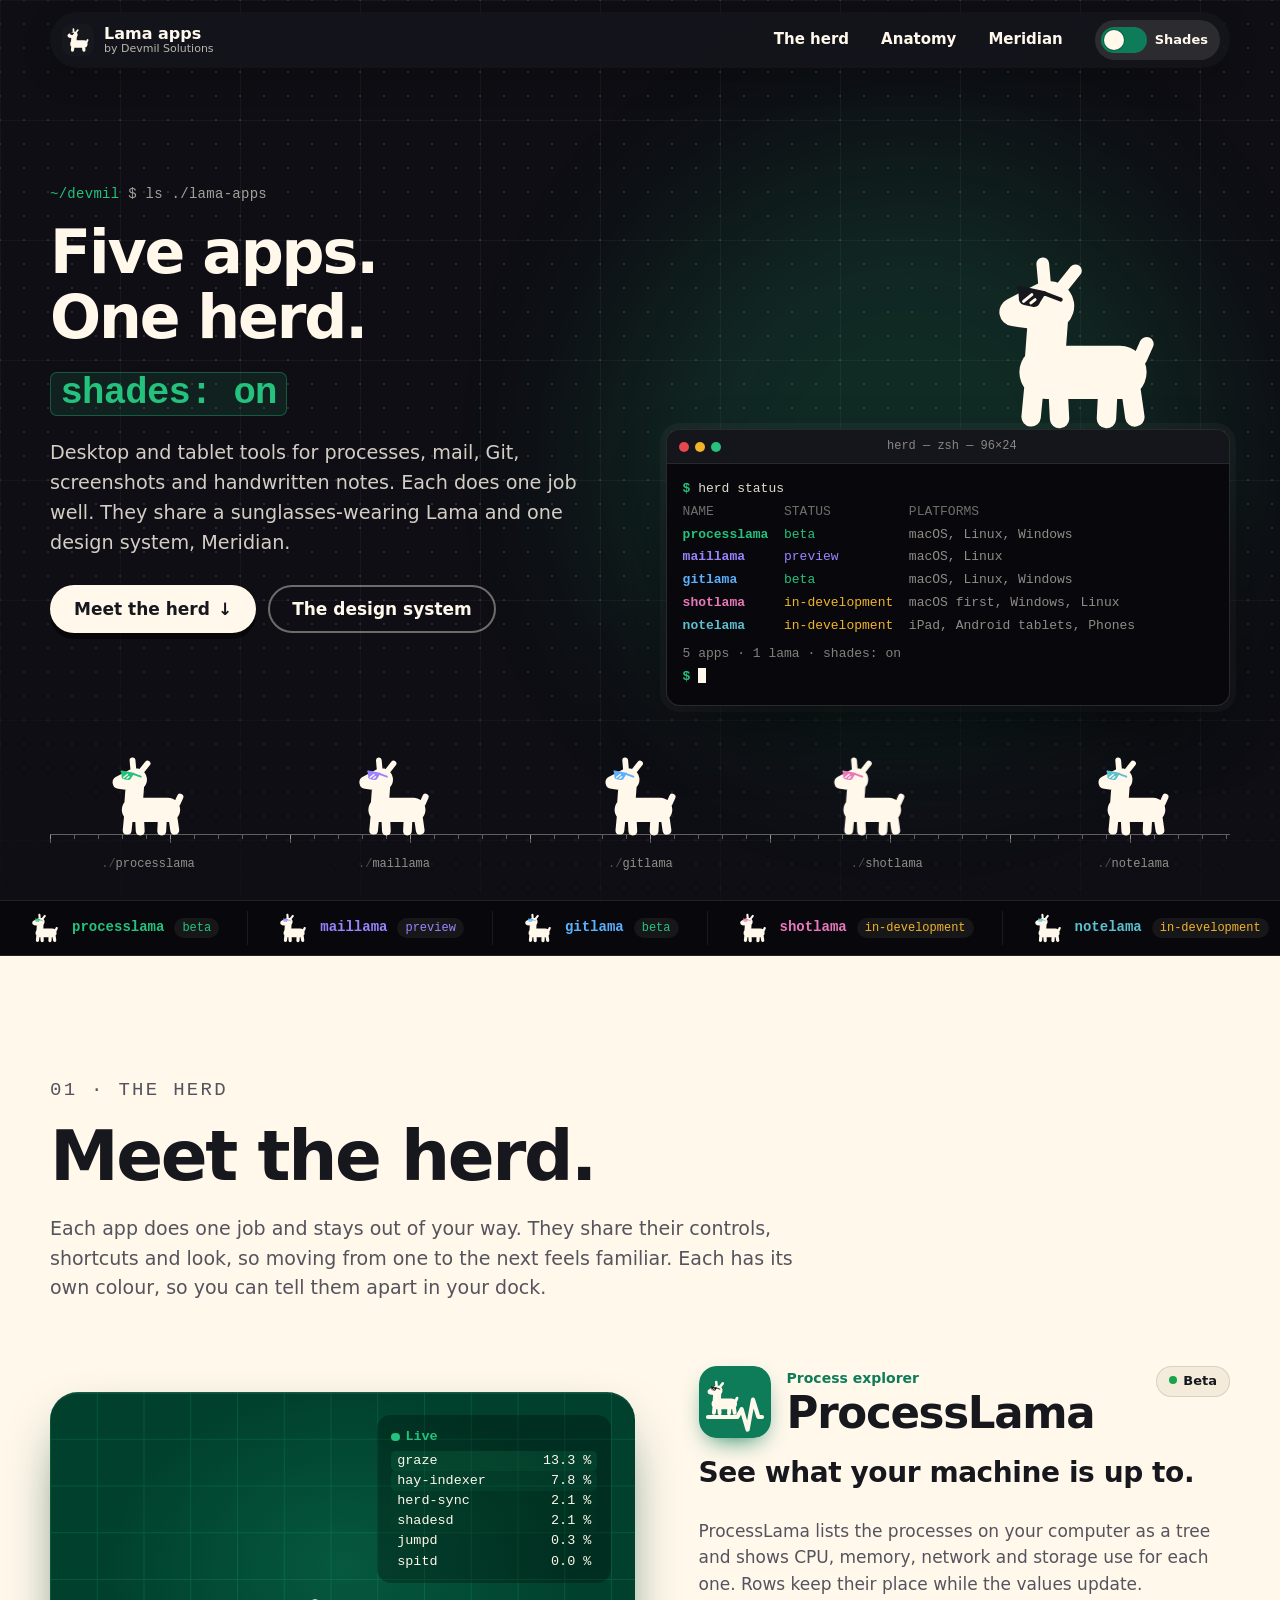
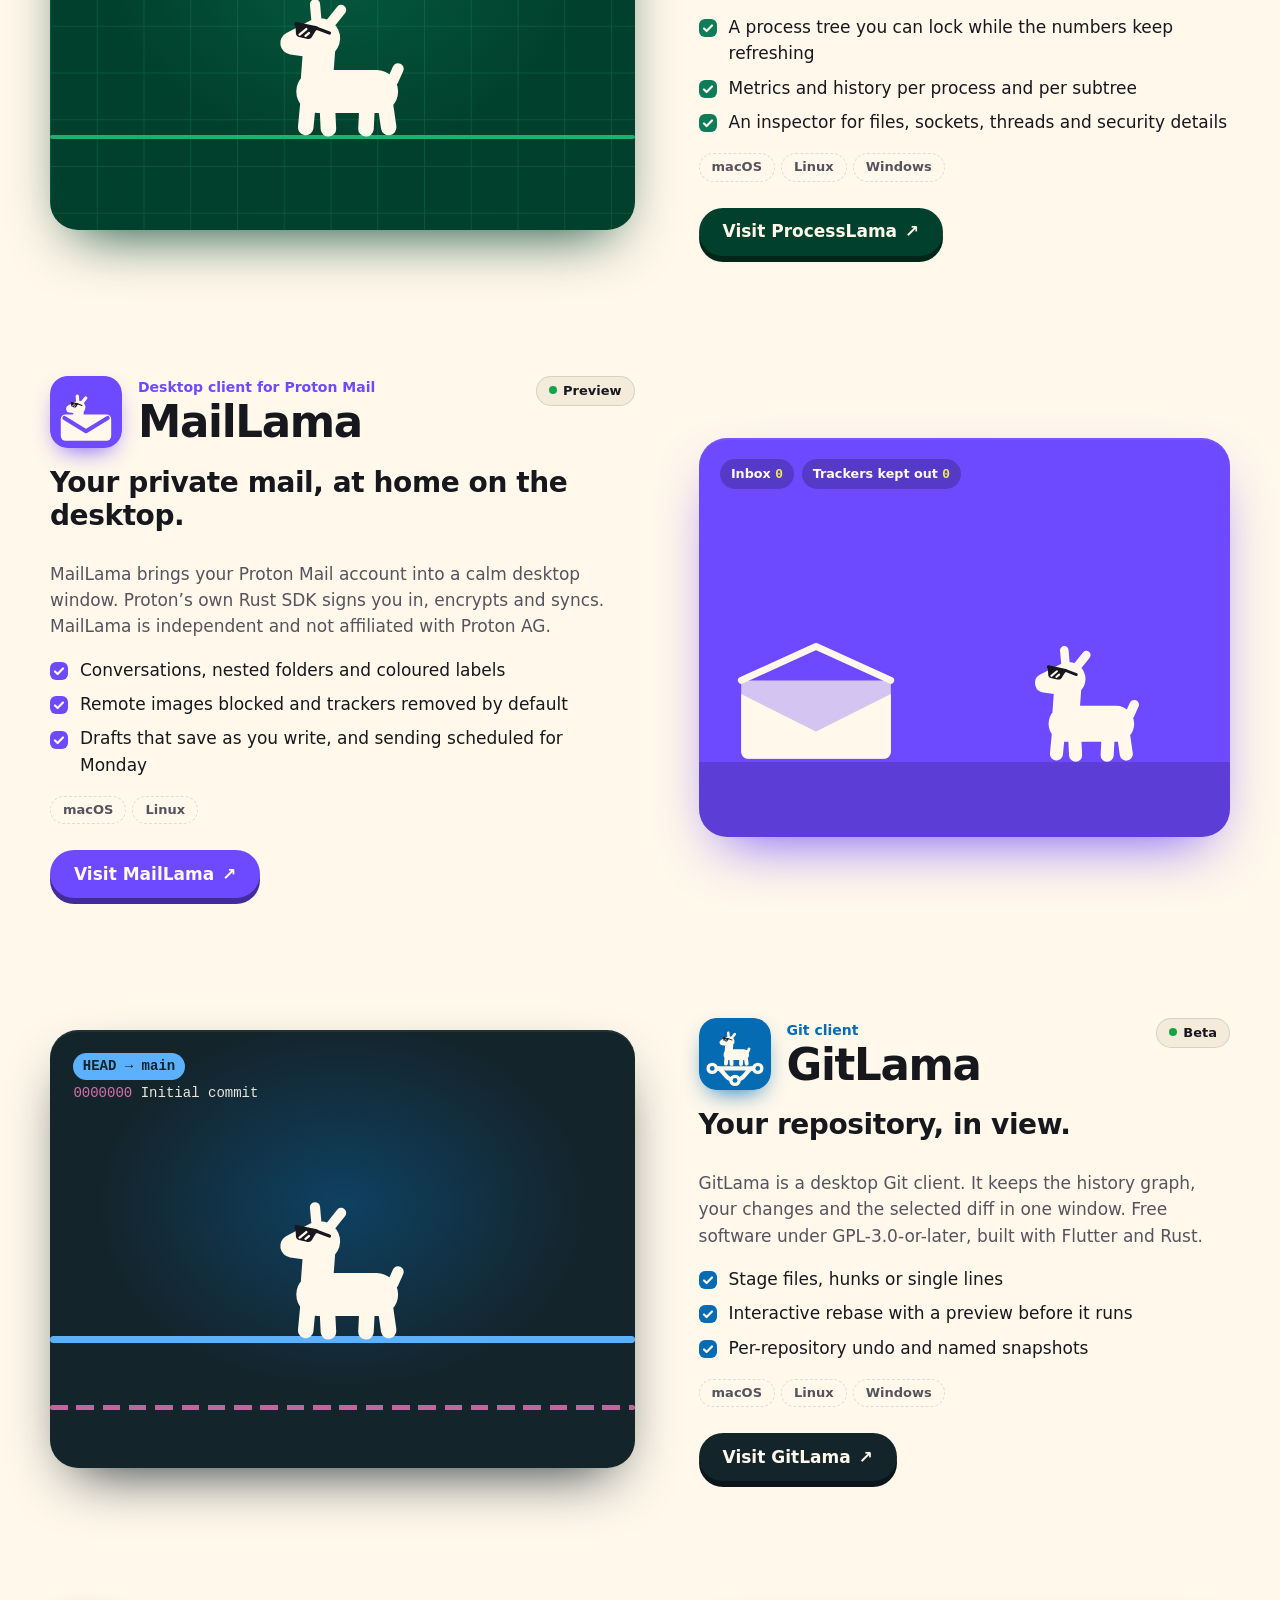
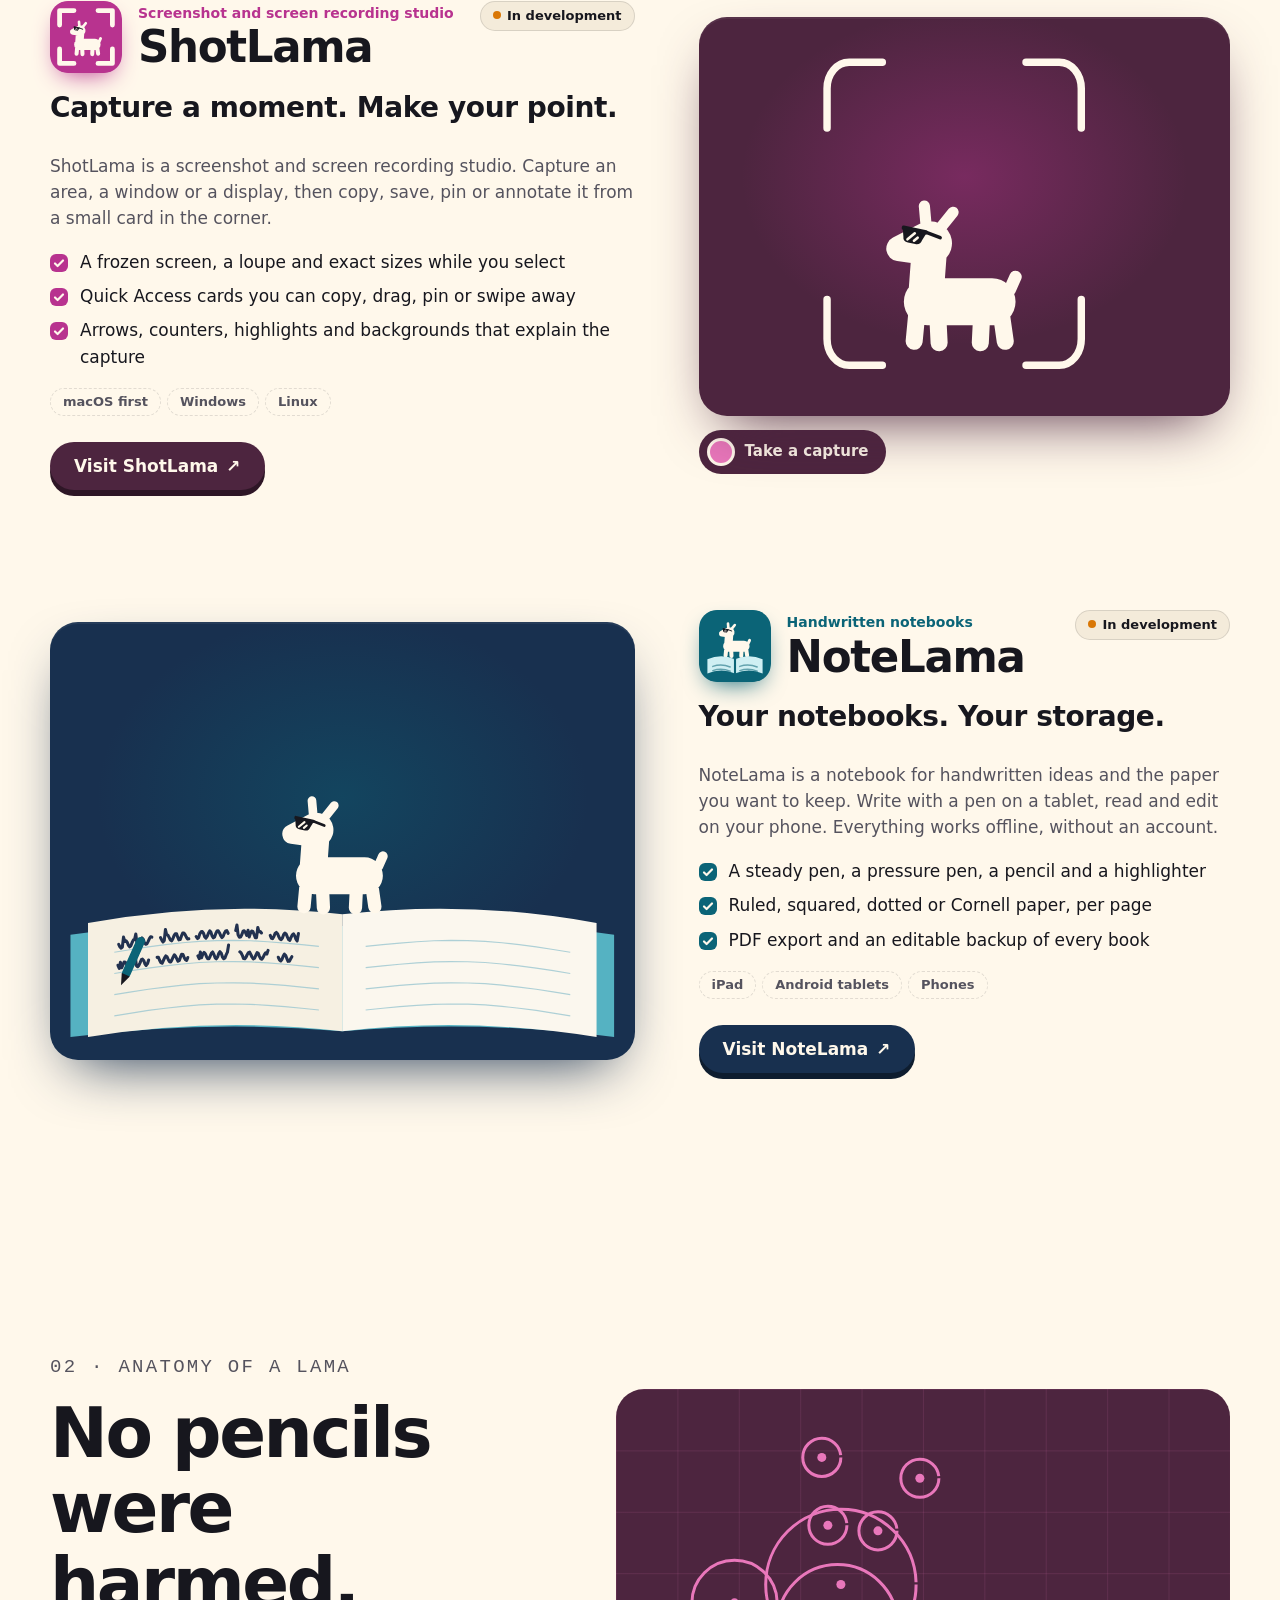
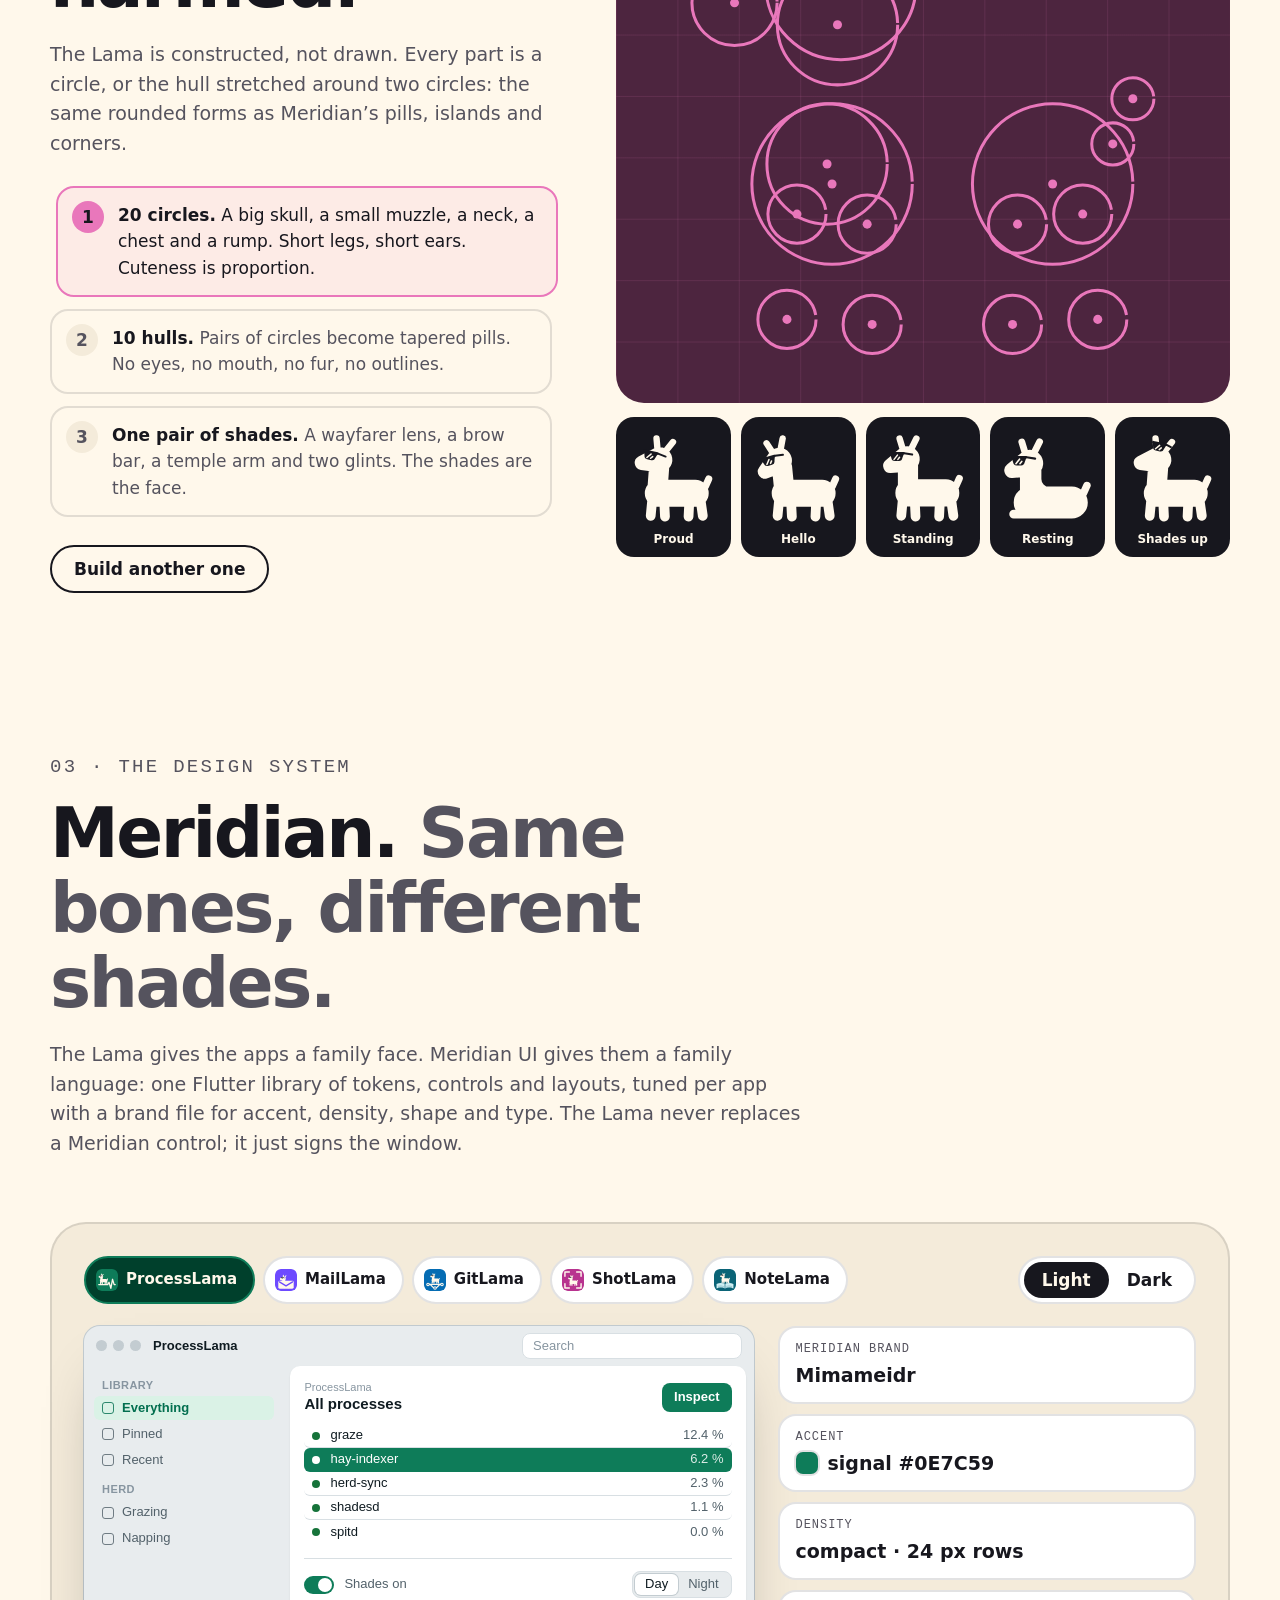
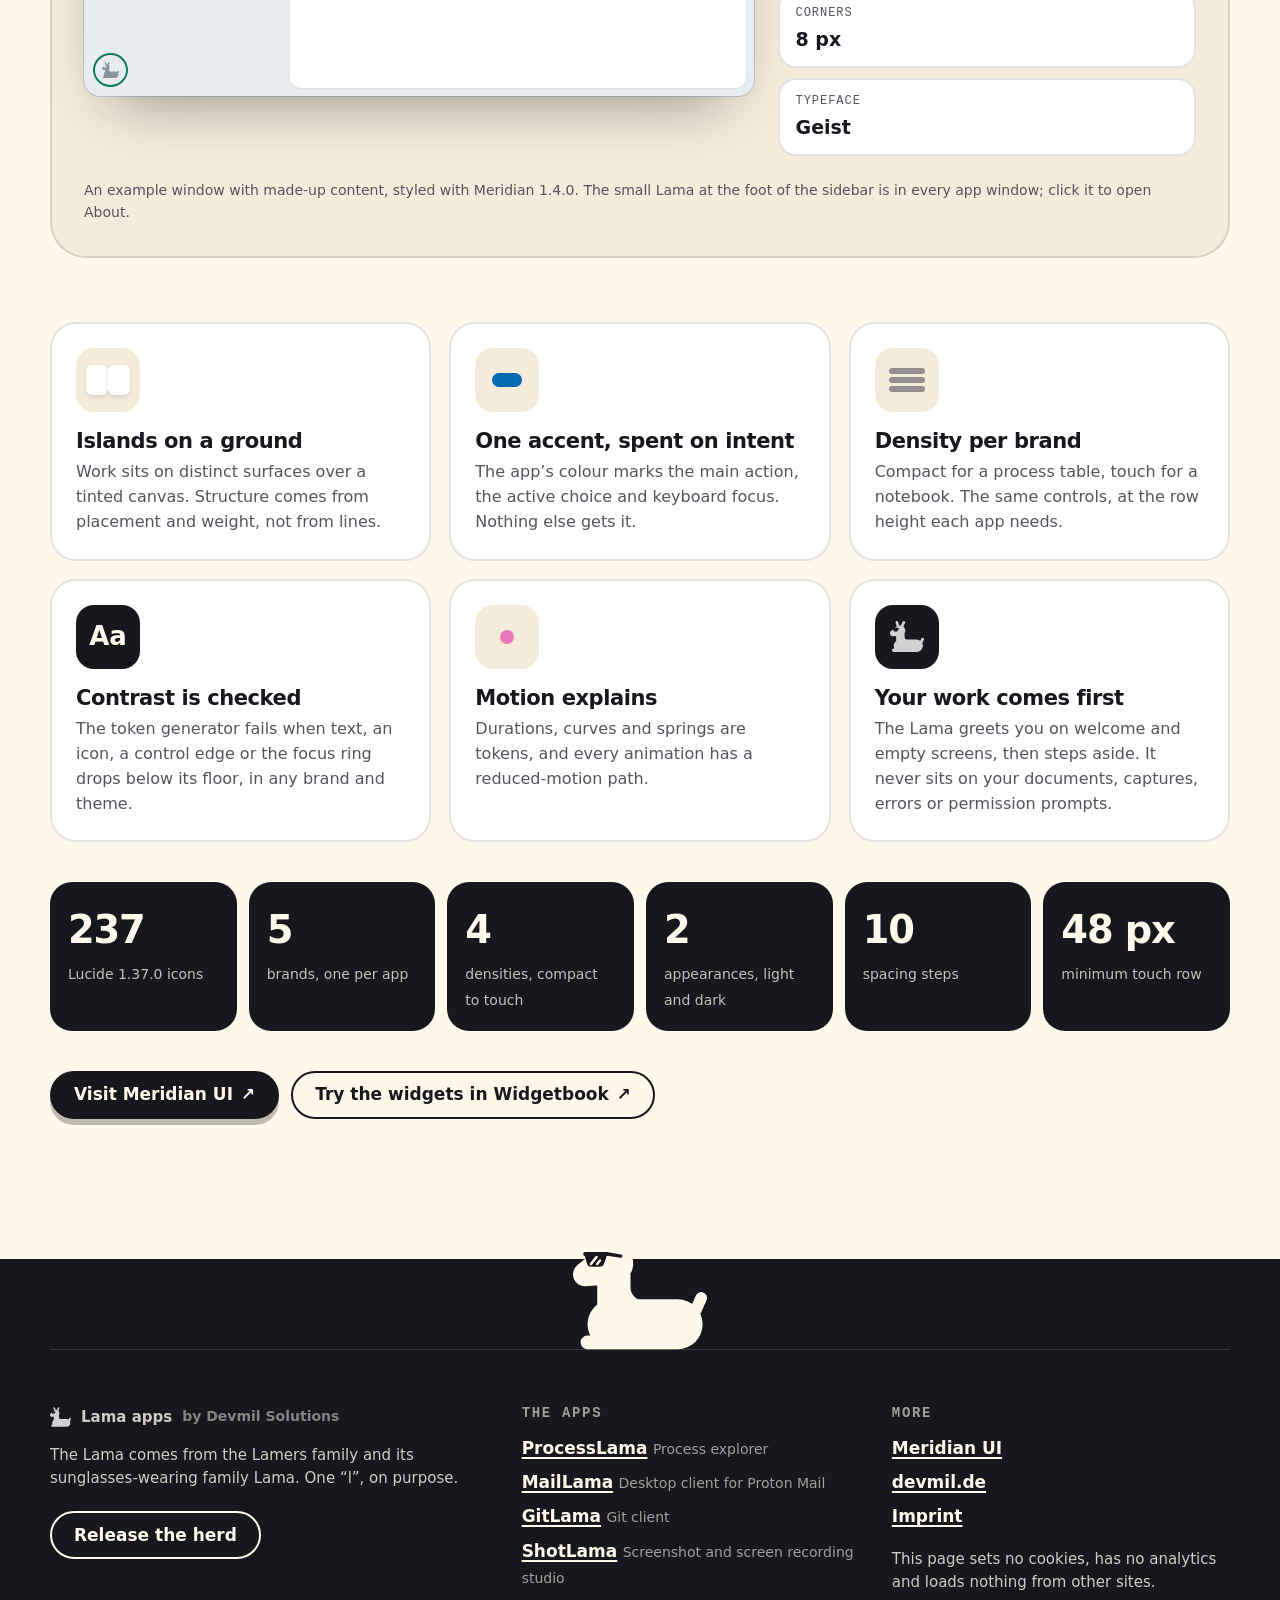
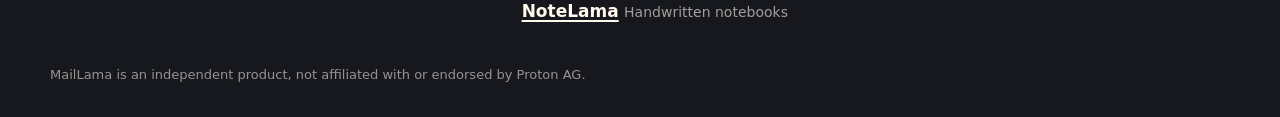
==== commit ca0557a5: "Sync website from Forgejo Mirrored from 5a1d8f7e2fc47048826f75d7d1823a1aa9907208." ====
--- a/webfront/index.html
+++ b/webfront/index.html
@@ -14,7 +14,7 @@
   <link rel="canonical" href="https://devmil.de/lama-apps/">
   <link rel="icon" type="image/svg+xml" href="favicon.9982ad21af0a.svg">
   <link rel="stylesheet" href="assets/637ff2e9ffa9/web/lama-antics.css">
-  <link rel="stylesheet" href="style.393341514ee7.css">
+  <link rel="stylesheet" href="style.e590625a4385.css">
   <script>document.documentElement.dataset.theme = matchMedia("(prefers-color-scheme: dark)").matches ? "dark" : "light";</script>
 </head>
 <body>
@@ -167,7 +167,7 @@
       <figure class="app-figure reveal">
         <div class="stage scene-shotlama" data-scene="shotlama" role="img" aria-label="A Lama in crop corners jumps for the shutter; each capture lands in a small card.">
           
-        <svg class="sl-corners" viewBox="0 0 100 100" aria-hidden="true"><path d="M4 24V12a8 8 0 0 1 8-8h12"/><path d="M76 4h12a8 8 0 0 1 8 8v12"/><path d="M4 76v12a8 8 0 0 0 8 8h12"/><path d="M76 96h12a8 8 0 0 0 8-8V76"/></svg>
+        <svg class="sl-corners" viewBox="0 0 100 100" preserveAspectRatio="none" aria-hidden="true"><path d="M4 24V12a8 8 0 0 1 8-8h12"/><path d="M76 4h12a8 8 0 0 1 8 8v12"/><path d="M4 76v12a8 8 0 0 0 8 8h12"/><path d="M76 96h12a8 8 0 0 0 8-8V76"/></svg>
         <div class="sl-dim"></div><div class="sl-flash"></div>
         <div class="sl-cards"></div>
           <div class="scene-lama"><img class="pose proud" src="assets/637ff2e9ffa9/lama/lama-proud.svg" width="240" height="240" alt="" draggable="false"><img class="pose hello" src="assets/637ff2e9ffa9/lama/lama-standing-nod.svg" width="240" height="240" alt="" draggable="false"></div>
@@ -350,6 +350,6 @@
 
   <script type="application/json" id="site-data">{"brands":{"mimameidr":{"app":"ProcessLama","meridian":"Mimameidr","accentName":"signal","density":"compact","row":24,"radius":8,"radiusLg":10,"face":"Geist","light":{"ground":"#E8ECEE","ground-hover":"#DCE2E5","pane":"#FFFFFF","pane-alt":"#F6F8F9","ink":"#0F1B21","ink-muted":"#52616A","ink-faint":"#8795A0","line":"#D8DFE3","line-strong":"#C3CCD1","control-edge":"#85929A","success":"#16733A","warning":"#9A5B00","danger":"#B42318","accent":"#0E7C59","on-accent":"#FFFFFF","accent-soft":"#DAF2E6","accent-ink":"#026F4F","focus":"#0E7C59","brand":"#00402C"},"dark":{"ground":"#0B151A","ground-hover":"#13222A","pane":"#122027","pane-alt":"#0F1B21","ink":"#E4ECEF","ink-muted":"#93A5AE","ink-faint":"#5E717B","line":"#21323B","line-strong":"#2C414B","control-edge":"#667A84","success":"#4AC26B","warning":"#E3A948","danger":"#FF6B61","accent":"#24C27D","on-accent":"#03130C","accent-soft":"#0B3627","accent-ink":"#80D6B0","focus":"#80D6B0","brand":"#1A533E"}},"crossproton":{"app":"MailLama","meridian":"CrossProton","accentName":"violet","density":"regular","row":28,"radius":10,"radiusLg":14,"face":"Inter","light":{"ground":"#E8ECEE","ground-hover":"#DCE2E5","pane":"#FFFFFF","pane-alt":"#F6F8F9","ink":"#0F1B21","ink-muted":"#52616A","ink-faint":"#8795A0","line":"#D8DFE3","line-strong":"#C3CCD1","control-edge":"#85929A","success":"#16733A","warning":"#9A5B00","danger":"#B42318","accent":"#6D4AFF","on-accent":"#FFFFFF","accent-soft":"#EEEAFF","accent-ink":"#5636DC","focus":"#6D4AFF","brand":"#6D4AFF"},"dark":{"ground":"#0B151A","ground-hover":"#13222A","pane":"#122027","pane-alt":"#0F1B21","ink":"#E4ECEF","ink-muted":"#93A5AE","ink-faint":"#5E717B","line":"#21323B","line-strong":"#2C414B","control-edge":"#667A84","success":"#4AC26B","warning":"#E3A948","danger":"#FF6B61","accent":"#9B83FF","on-accent":"#120B2B","accent-soft":"#312657","accent-ink":"#B7A6FF","focus":"#B7A6FF","brand":"#6D4AFF"}},"northspline":{"app":"GitLama","meridian":"Northspline","accentName":"cerulean","density":"regular","row":28,"radius":7,"radiusLg":10,"face":"Platform face","light":{"ground":"#E8ECEE","ground-hover":"#DCE2E5","pane":"#FFFFFF","pane-alt":"#F6F8F9","ink":"#0F1B21","ink-muted":"#52616A","ink-faint":"#8795A0","line":"#D8DFE3","line-strong":"#C3CCD1","control-edge":"#85929A","success":"#16733A","warning":"#9A5B00","danger":"#B42318","accent":"#056CB3","on-accent":"#FFFFFF","accent-soft":"#DBEBFC","accent-ink":"#0160A0","focus":"#056CB3","brand":"#14242B"},"dark":{"ground":"#0B151A","ground-hover":"#13222A","pane":"#122027","pane-alt":"#0F1B21","ink":"#E4ECEF","ink-muted":"#93A5AE","ink-faint":"#5E717B","line":"#21323B","line-strong":"#2C414B","control-edge":"#667A84","success":"#4AC26B","warning":"#E3A948","danger":"#FF6B61","accent":"#5BB1FE","on-accent":"#06111D","accent-soft":"#16334D","accent-ink":"#87C4FE","focus":"#87C4FE","brand":"#1F3A48"}},"shotlama":{"app":"ShotLama","meridian":"ShotLama","accentName":"magenta","density":"regular","row":28,"radius":9,"radiusLg":12,"face":"Platform face","light":{"ground":"#ECECF1","ground-hover":"#E1E1E8","pane":"#FFFFFF","pane-alt":"#F7F7FA","ink":"#14141B","ink-muted":"#575769","ink-faint":"#8F8FA0","line":"#DFDFE7","line-strong":"#C9C9D4","control-edge":"#84849A","success":"#16733A","warning":"#9A5B00","danger":"#B42318","accent":"#B8338F","on-accent":"#FFFFFF","accent-soft":"#FBE4F0","accent-ink":"#A72A82","focus":"#B8338F","brand":"#4D253F"},"dark":{"ground":"#0F0F14","ground-hover":"#1A1A22","pane":"#17171E","pane-alt":"#131319","ink":"#EDEDF3","ink-muted":"#A3A3B4","ink-faint":"#666679","line":"#262630","line-strong":"#34343F","control-edge":"#71718A","success":"#4AC26B","warning":"#E3A948","danger":"#FF6B61","accent":"#E977BB","on-accent":"#180A13","accent-soft":"#412235","accent-ink":"#EFA7D2","focus":"#EFA7D2","brand":"#623852"}},"nibluma":{"app":"NoteLama","meridian":"Nibluma","accentName":"petrol","density":"touch","row":48,"radius":12,"radiusLg":18,"face":"Platform face","light":{"ground":"#ECEAE6","ground-hover":"#E2DFD9","pane":"#FDFCFA","pane-alt":"#F6F4F0","ink":"#18212D","ink-muted":"#555D67","ink-faint":"#8C8A86","line":"#E1DDD6","line-strong":"#CEC9C1","control-edge":"#86827B","success":"#16733A","warning":"#9A5B00","danger":"#B42318","accent":"#0B6477","on-accent":"#FFFFFF","accent-soft":"#DDEEF0","accent-ink":"#0A5A6B","focus":"#0B6477","brand":"#18304F"},"dark":{"ground":"#151412","ground-hover":"#211F1C","pane":"#1D1C1A","pane-alt":"#191816","ink":"#ECE8E1","ink-muted":"#A9A398","ink-faint":"#6F6A63","line":"#2D2A27","line-strong":"#3A3632","control-edge":"#7E786F","success":"#4AC26B","warning":"#E3A948","danger":"#FF6B61","accent":"#5CC0CF","on-accent":"#03191E","accent-soft":"#17363B","accent-ink":"#80D2DE","focus":"#80D2DE","brand":"#22406A"}}},"apps":{"mimameidr":{"slug":"processlama","colors":["#24C27D","#0E7C59","#FFF8EB"]},"crossproton":{"slug":"maillama","colors":["#9B83FF","#6D4AFF","#FFF8EB"]},"northspline":{"slug":"gitlama","colors":["#5BB1FE","#056CB3","#FFF8EB"]},"shotlama":{"slug":"shotlama","colors":["#E977BB","#B8338F","#FFF8EB"]},"nibluma":{"slug":"notelama","colors":["#5CC0CF","#0B6477","#CFEFF3"]}}}</script>
   <script src="assets/637ff2e9ffa9/web/lama-antics.js" defer></script>
-  <script src="site.54870cb11229.js" defer></script>
+  <script src="site.affa74e5bc78.js" defer></script>
 </body>
 </html>
--- a/webfront/style.e590625a4385.css
+++ b/webfront/style.e590625a4385.css
@@ -0,0 +1,640 @@
+/* The Lama apps: family landing page. Plain CSS, no build step beyond
+   scripts/build_website.py, which only renames this file by its digest. */
+
+:root {
+  --graphite: #17171E;
+  --ivory: #FFF8EB;
+  --page: #FFF8EB;
+  --page-alt: #F4EBDA;
+  --card: #FFFFFF;
+  --ink: #17171E;
+  --ink-muted: #55535E;
+  --line: rgba(23, 23, 30, 0.12);
+  --focus: #056CB3;
+  --font: ui-rounded, "SF Pro Rounded", "Nunito", system-ui, -apple-system, "Segoe UI", Cantarell, "Noto Sans", sans-serif;
+  --mono: ui-monospace, "SF Mono", "JetBrains Mono", Menlo, Consolas, monospace;
+  --ease: cubic-bezier(0.2, 0, 0, 1);
+  --spring: cubic-bezier(0.34, 1.56, 0.64, 1);
+  --radius: 28px;
+  --wrap: 1180px;
+  color-scheme: light;
+}
+
+[data-theme="dark"] {
+  --page: #121218;
+  --page-alt: #17171E;
+  --card: #1D1D26;
+  --ink: #FFF8EB;
+  --ink-muted: #B9B4AA;
+  --line: rgba(255, 248, 235, 0.12);
+  --focus: #5BB1FE;
+  color-scheme: dark;
+}
+
+*, *::before, *::after { box-sizing: border-box; }
+html { scroll-behavior: smooth; -webkit-text-size-adjust: 100%; }
+body {
+  margin: 0;
+  font-family: var(--font);
+  font-size: 17px;
+  line-height: 1.55;
+  color: var(--ink);
+  background: var(--page);
+  transition: background-color 500ms var(--ease), color 500ms var(--ease);
+  overflow-x: hidden;
+}
+img, svg { display: block; max-width: 100%; }
+a { color: inherit; }
+button { font: inherit; color: inherit; }
+h1, h2, h3 { line-height: 1.08; letter-spacing: -0.02em; margin: 0; }
+p { margin: 0 0 1em; }
+:focus-visible { outline: 3px solid var(--focus); outline-offset: 3px; border-radius: 8px; }
+
+.skip {
+  position: absolute; left: 12px; top: -60px; z-index: 100;
+  padding: 10px 16px; border-radius: 999px; background: var(--graphite); color: var(--ivory);
+}
+.skip:focus { top: 12px; }
+
+/* Buttons ---------------------------------------------------------------- */
+.button {
+  display: inline-flex; align-items: center; gap: 8px;
+  min-height: 48px; padding: 0 22px; border-radius: 999px;
+  font-weight: 700; text-decoration: none; cursor: pointer;
+  border: 2px solid transparent;
+  transition: transform 200ms var(--spring), background-color 200ms var(--ease), box-shadow 200ms var(--ease);
+}
+.button:hover { transform: translateY(-2px) rotate(-1deg); }
+.button:active { transform: translateY(1px) scale(0.98); }
+.button.primary { background: var(--graphite); color: var(--ivory); box-shadow: 0 6px 0 rgba(0, 0, 0, 0.25); }
+.button.ghost { border-color: currentColor; background: transparent; }
+[data-theme="dark"] .button.primary { background: var(--ivory); color: var(--graphite); }
+
+.eyebrow {
+  font-family: var(--mono); font-size: 13px; letter-spacing: 0.12em; text-transform: uppercase;
+  color: var(--ink-muted); margin-bottom: 14px;
+}
+
+/* Header ----------------------------------------------------------------- */
+.site-header {
+  position: fixed; top: 12px; left: 50%; z-index: 50;
+  transform: translateX(-50%);
+  width: min(calc(100% - 24px), var(--wrap));
+  display: flex; align-items: center; gap: 18px;
+  padding: 8px 10px 8px 12px; border-radius: 999px;
+  background: rgba(23, 23, 30, 0.72); color: var(--ivory);
+  backdrop-filter: blur(14px) saturate(1.4); -webkit-backdrop-filter: blur(14px) saturate(1.4);
+  box-shadow: 0 10px 30px rgba(0, 0, 0, 0.18);
+}
+.wordmark { display: flex; align-items: center; gap: 10px; text-decoration: none; }
+.wordmark img { width: 32px; height: 32px; border-radius: 9px; transition: transform 400ms var(--spring); }
+.wordmark:hover img { transform: rotate(-12deg) scale(1.1); }
+.wordmark span { display: grid; line-height: 1.1; }
+.wordmark b { font-size: 16px; }
+.wordmark small { font-size: 11px; opacity: 0.7; }
+.site-header nav { display: flex; gap: 4px; margin-left: auto; }
+.site-header nav a {
+  padding: 8px 14px; border-radius: 999px; text-decoration: none; font-weight: 600; font-size: 15px;
+  transition: background-color 200ms var(--ease);
+}
+.site-header nav a:hover { background: rgba(255, 248, 235, 0.12); }
+
+.theme-toggle {
+  display: inline-flex; align-items: center; gap: 8px;
+  min-height: 40px; padding: 0 12px 0 6px; border: 0; border-radius: 999px;
+  background: rgba(255, 248, 235, 0.1); color: var(--ivory); cursor: pointer;
+}
+.tt-track { position: relative; width: 46px; height: 26px; border-radius: 999px; background: #0E7C59; transition: background-color 400ms var(--ease); }
+.tt-thumb {
+  position: absolute; top: 3px; left: 3px; width: 20px; height: 20px; border-radius: 50%;
+  background: var(--ivory); box-shadow: 0 0 0 1px rgba(0, 0, 0, 0.2);
+  transition: transform 400ms var(--spring), background-color 400ms var(--ease), box-shadow 400ms var(--ease);
+}
+.tt-label { font-size: 13px; font-weight: 700; }
+[data-theme="dark"] .tt-track { background: #3A3A46; }
+[data-theme="dark"] .tt-thumb { transform: translateX(20px); }
+
+/* Hero: a Lama on a terminal ------------------------------------------------ */
+.hero {
+  --hl: #24C27D;
+  --hw: clamp(56px, 7.4vw, 92px);
+  position: relative; isolation: isolate; overflow: hidden;
+  min-height: clamp(700px, 100svh, 940px);
+  display: flex; flex-direction: column;
+  background: #0E0E14; color: var(--ivory);
+}
+.hero-grid {
+  position: absolute; inset: 0; z-index: -1;
+  background-image:
+    radial-gradient(rgba(255, 248, 235, 0.13) 1px, transparent 1.2px),
+    linear-gradient(rgba(255, 248, 235, 0.045) 1px, transparent 1px),
+    linear-gradient(90deg, rgba(255, 248, 235, 0.045) 1px, transparent 1px);
+  background-size: 24px 24px, 120px 120px, 120px 120px;
+  background-position: 12px 12px, 0 0, 0 0;
+  -webkit-mask-image: radial-gradient(120% 90% at 60% 30%, #000 40%, transparent 100%);
+  mask-image: radial-gradient(120% 90% at 60% 30%, #000 40%, transparent 100%);
+}
+.hero-glow {
+  position: absolute; right: 6%; top: 18%; width: 46vw; max-width: 640px; aspect-ratio: 1; border-radius: 50%;
+  background: #24C27D; opacity: 0.16; filter: blur(90px);
+  animation: accent-glow 20s ease-in-out infinite;
+}
+@keyframes accent-glow {
+  0%, 100% { background: #24C27D; }
+  20% { background: #9B83FF; }
+  40% { background: #5BB1FE; }
+  60% { background: #E977BB; }
+  80% { background: #5CC0CF; }
+}
+
+.hero-inner {
+  position: relative; z-index: 3; flex: 1;
+  width: min(calc(100% - 40px), var(--wrap)); margin: 0 auto;
+  display: grid; grid-template-columns: minmax(0, 1fr) minmax(0, 1fr); align-items: end; gap: clamp(24px, 4vw, 64px);
+  padding: 112px 0 36px;
+}
+.hero-copy { min-width: 0; align-self: center; }
+.hero .eyebrow { color: rgba(255, 248, 235, 0.62); text-transform: none; letter-spacing: 0.02em; font-size: 14px; }
+.prompt { color: var(--hl); }
+.hero h1 { font-size: clamp(40px, 4.7vw, 68px); font-weight: 900; letter-spacing: -0.035em; text-wrap: balance; }
+.hero h1 code {
+  display: inline-block; margin-top: 0.12em; padding: 0.04em 0.28em 0.08em; border-radius: 0.18em;
+  font-family: var(--mono); font-size: 0.62em; font-weight: 700; letter-spacing: -0.02em;
+  color: var(--hl); background: rgba(36, 194, 125, 0.1); box-shadow: inset 0 0 0 1px rgba(36, 194, 125, 0.35);
+}
+.lead { font-size: clamp(18px, 1.5vw, 20px); max-width: 34em; margin-top: 22px; color: rgba(255, 248, 235, 0.82); }
+.hero-actions { display: flex; flex-wrap: wrap; gap: 12px; margin-top: 28px; }
+.hero .button.primary { background: var(--ivory); color: var(--graphite); box-shadow: 0 6px 0 rgba(0, 0, 0, 0.5); }
+.hero .button.ghost { color: var(--ivory); border-color: rgba(255, 248, 235, 0.4); }
+
+.hero-stage { --lw: clamp(150px, 16vw, 220px); position: relative; min-width: 0; padding-top: calc(var(--lw) * 0.92); }
+.hero-lama { position: absolute; top: 0; right: 9%; z-index: 2; width: var(--lw); aspect-ratio: 1; transform-origin: 55% 92%; }
+.hero-lama .pose,
+.scene-lama .pose { position: absolute; inset: 0; width: 100%; height: 100%; user-select: none; -webkit-user-drag: none; transition: opacity 260ms var(--ease); }
+.hero-lama .hello, .hero-lama.is-hello .proud,
+.scene-lama .hello, .scene-lama.is-hello .proud { opacity: 0; }
+.hero-lama.is-hello .hello, .scene-lama.is-hello .hello { opacity: 1; }
+
+.terminal {
+  position: relative; border-radius: 14px; overflow: hidden;
+  background: #08080C; border: 1px solid rgba(255, 248, 235, 0.14);
+  box-shadow: 0 30px 80px -30px rgba(0, 0, 0, 0.9), 0 0 0 6px rgba(255, 248, 235, 0.03);
+}
+.t-bar { display: flex; align-items: center; gap: 12px; height: 34px; padding: 0 12px; background: #15151C; border-bottom: 1px solid rgba(255, 248, 235, 0.08); }
+.t-dots { display: flex; gap: 6px; }
+.t-dots i { width: 10px; height: 10px; border-radius: 50%; background: rgba(255, 248, 235, 0.18); }
+.t-dots i:first-child { background: #E5484D; }
+.t-dots i:nth-child(2) { background: #F0B429; }
+.t-dots i:nth-child(3) { background: #24C27D; }
+.t-title { flex: 1; text-align: center; margin-right: 46px; font-family: var(--mono); font-size: 12px; color: rgba(255, 248, 235, 0.5); }
+.t-body {
+  margin: 0; padding: 14px 16px 16px; overflow-x: auto;
+  font-family: var(--mono); font-size: 13px; line-height: 1.75; color: rgba(255, 248, 235, 0.88);
+}
+.t-line { display: block; white-space: pre; border-radius: 4px; }
+.t-head { color: rgba(255, 248, 235, 0.42); }
+.t-prompt { color: var(--hl); font-weight: 700; }
+.t-row { text-decoration: none; margin: 0 -6px; padding: 0 6px; transition: background-color 150ms var(--ease); }
+.t-row:hover, .t-row:focus-visible { background: color-mix(in srgb, var(--accent-dark) 16%, transparent); outline-offset: 0; }
+.t-name { color: var(--accent-dark); font-weight: 700; }
+.t-plat { color: rgba(255, 248, 235, 0.55); }
+.t-sum { color: rgba(255, 248, 235, 0.5); margin-top: 6px; }
+.t-status { font-style: normal; }
+.t-status.is-beta { color: #24C27D; }
+.t-status.is-preview { color: #9B83FF; }
+.t-status.is-in-development { color: #F0B429; }
+.t-caret { display: inline-block; width: 0.6em; height: 1.1em; vertical-align: -0.2em; background: var(--ivory); animation: caret 1s steps(1) infinite; }
+@keyframes caret { 50% { opacity: 0; } }
+html.js .terminal.is-typing .t-line:not(.is-typed) { visibility: hidden; }
+
+.baseline { position: relative; z-index: 3; width: min(calc(100% - 40px), var(--wrap)); margin: 0 auto; padding: 8px 0 26px; }
+.ruler {
+  position: absolute; left: 0; right: 0; top: calc(8px + var(--hw) * 0.92); height: 9px;
+  border-top: 1px solid rgba(255, 248, 235, 0.35);
+  background: repeating-linear-gradient(90deg, rgba(255, 248, 235, 0.35) 0 1px, transparent 1px 24px),
+              repeating-linear-gradient(90deg, rgba(255, 248, 235, 0.35) 0 1px, transparent 1px 120px);
+  background-size: auto 4px, auto 9px; background-repeat: repeat-x;
+}
+.herd { position: relative; z-index: 1; display: flex; justify-content: space-between; padding: 0 clamp(0px, 4vw, 60px); }
+.herd-lama { position: relative; display: grid; justify-items: center; gap: 12px; width: var(--hw); text-decoration: none; }
+.herd-body { position: relative; display: block; width: 100%; aspect-ratio: 1; transform-origin: 55% 92%; }
+.herd-body img { position: absolute; inset: 0; width: 100%; height: 100%; transition: opacity 180ms var(--ease); }
+.herd-hello { opacity: 0; }
+.herd-lama:hover .herd-hello, .herd-lama:focus-visible .herd-hello, .herd-lama.is-grazing .herd-hello { opacity: 1; }
+.herd-lama:hover .herd-proud, .herd-lama:focus-visible .herd-proud, .herd-lama.is-grazing .herd-proud { opacity: 0; }
+.herd-lama:hover .herd-body { animation: hop 520ms var(--ease); }
+.herd-name {
+  font-family: var(--mono); font-size: 12px; white-space: nowrap; color: rgba(255, 248, 235, 0.55);
+  transition: color 160ms var(--ease);
+}
+.herd-name::before { content: "./"; opacity: 0.5; }
+.herd-lama:hover .herd-name, .herd-lama:focus-visible .herd-name { color: var(--accent-dark); }
+@keyframes hop {
+  0%, 100% { transform: none; }
+  20% { transform: scale(1.04, 0.94); }
+  50% { transform: translateY(-22%) scale(0.97, 1.04); }
+  80% { transform: scale(1.03, 0.97); }
+}
+
+/* Status ticker ------------------------------------------------------------ */
+.parade { overflow: hidden; background: #08080C; color: var(--ivory); padding: 10px 0; border-top: 1px solid rgba(255, 248, 235, 0.1); border-bottom: 1px solid rgba(255, 248, 235, 0.1); }
+.parade-track { display: flex; width: max-content; animation: parade 60s linear infinite; }
+.parade:hover .parade-track { animation-play-state: paused; }
+.parade-run { display: flex; }
+.parade-item { display: flex; align-items: center; gap: 10px; padding: 0 28px; font-family: var(--mono); font-size: 14px; border-right: 1px solid rgba(255, 248, 235, 0.08); }
+.parade-item img { width: 34px; height: 34px; transform-origin: 55% 92%; animation: hop 900ms var(--ease) infinite; animation-delay: calc(var(--i) * -180ms); }
+.parade-item b { color: var(--accent-dark); }
+.parade-item i { font-style: normal; font-size: 12px; padding: 1px 8px; border-radius: 999px; background: rgba(255, 248, 235, 0.06); }
+@keyframes parade { to { transform: translateX(-50%); } }
+
+/* Sections --------------------------------------------------------------- */
+.section { width: min(calc(100% - 40px), var(--wrap)); margin: 0 auto; padding: 120px 0 40px; }
+.section-head { max-width: 760px; margin-bottom: 64px; }
+.section-head h2 { font-size: clamp(40px, 5.4vw, 72px); font-weight: 900; letter-spacing: -0.035em; margin-bottom: 20px; }
+.section-head h2 span { color: var(--ink-muted); }
+.section-head p { font-size: 19px; color: var(--ink-muted); }
+
+html.js .reveal { opacity: 0; transform: translateY(28px); transition: opacity 700ms var(--ease), transform 700ms var(--ease); }
+html.js .reveal.is-in { opacity: 1; transform: none; }
+
+/* Apps ------------------------------------------------------------------- */
+.app {
+  display: grid; grid-template-columns: minmax(0, 1.1fr) minmax(0, 1fr); gap: clamp(28px, 5vw, 72px);
+  align-items: center; margin-bottom: 120px;
+}
+.app.is-flipped .app-figure { order: 2; }
+.app-figure { margin: 0; min-width: 0; }
+.app-figure figcaption {
+  display: flex; flex-wrap: wrap; align-items: center; justify-content: space-between; gap: 12px;
+  margin-top: 14px; font-size: 15px; color: var(--ink-muted);
+}
+
+.stage {
+  position: relative; overflow: hidden; isolation: isolate;
+  aspect-ratio: 4 / 3; container-type: inline-size;
+  border-radius: var(--radius); background: var(--ground);
+  box-shadow: 0 2px 0 rgba(255, 255, 255, 0.06) inset, 0 24px 60px -24px var(--ground);
+  --floor: 16cqw; --lw: 28cqw; --lx: 36cqw;
+}
+.stage::before {
+  content: ""; position: absolute; inset: 0; z-index: -1; opacity: 0.4;
+  background: radial-gradient(60% 60% at 50% 40%, var(--accent) 0%, transparent 70%);
+}
+.scene-lama {
+  position: absolute; z-index: 3; width: var(--lw); aspect-ratio: 1;
+  left: var(--lx); bottom: calc(var(--floor) - var(--lw) * 0.08);
+  transform-origin: 55% 92%;
+}
+
+.app-copy { min-width: 0; }
+.app-head { display: flex; align-items: center; gap: 16px; margin-bottom: 18px; }
+.app-tile { width: 72px; height: 72px; border-radius: 18px; box-shadow: 0 10px 24px -10px var(--accent); transition: transform 400ms var(--spring); }
+.app:hover .app-tile { transform: rotate(-8deg) scale(1.06); }
+.app-job { margin: 0; font-size: 14px; font-weight: 700; color: var(--accent); }
+[data-theme="dark"] .app-job { color: var(--accent-dark); }
+.app-head h3 { font-size: clamp(32px, 3.4vw, 44px); font-weight: 900; letter-spacing: -0.03em; }
+.status {
+  margin-left: auto; align-self: flex-start; white-space: nowrap;
+  padding: 4px 12px; border-radius: 999px; font-size: 13px; font-weight: 700;
+  background: var(--page-alt); border: 1.5px solid var(--line);
+}
+.status.is-beta::before, .status.is-dev::before {
+  content: ""; display: inline-block; width: 8px; height: 8px; margin-right: 6px; border-radius: 50%;
+  background: #16A34A; vertical-align: 1px; animation: breathe 2s ease-in-out infinite;
+}
+.status.is-dev::before { background: #D97706; }
+@keyframes breathe { 50% { opacity: 0.35; transform: scale(0.75); } }
+.app-tagline { font-size: clamp(22px, 2.2vw, 28px); font-weight: 800; line-height: 1.2; letter-spacing: -0.015em; }
+.app-summary { color: var(--ink-muted); }
+.app-features { list-style: none; padding: 0; margin: 0 0 18px; display: grid; gap: 8px; }
+.app-features li { position: relative; padding-left: 30px; }
+.app-features li::before {
+  content: ""; position: absolute; left: 0; top: 0.3em; width: 18px; height: 18px; border-radius: 6px;
+  background: var(--accent) url("data:image/svg+xml,%3Csvg xmlns='http://www.w3.org/2000/svg' viewBox='0 0 18 18'%3E%3Cpath d='M5 9.5l2.6 2.5L13 6.5' fill='none' stroke='%23FFF8EB' stroke-width='2.2' stroke-linecap='round' stroke-linejoin='round'/%3E%3C/svg%3E") center / 18px no-repeat;
+}
+.app-platforms { list-style: none; padding: 0; margin: 0 0 26px; display: flex; flex-wrap: wrap; gap: 6px; }
+.app-platforms li { padding: 3px 12px; border-radius: 999px; font-size: 13px; font-weight: 600; border: 1.5px dashed var(--line); color: var(--ink-muted); }
+.app-link { background: var(--ground); color: var(--ivory); box-shadow: 0 6px 0 color-mix(in srgb, var(--ground) 60%, #000); }
+[data-theme="dark"] .app-link { box-shadow: 0 0 0 2px var(--accent-dark), 0 6px 0 #000; }
+
+.scene-action {
+  display: inline-flex; align-items: center; gap: 10px; min-height: 44px; padding: 0 18px 0 8px;
+  border: 0; border-radius: 999px; cursor: pointer; font-weight: 700;
+  background: var(--ground); color: var(--ivory);
+}
+.shutter { width: 28px; height: 28px; border-radius: 50%; border: 3px solid var(--ivory); background: var(--accent-dark); transition: transform 160ms var(--spring); }
+.scene-action:active .shutter { transform: scale(0.8); }
+
+/* ProcessLama scene --------------------------------------------------------- */
+.scene-mimameidr::after {
+  content: ""; position: absolute; inset: 0; z-index: -1; opacity: 0.18;
+  background-image: linear-gradient(var(--accent-dark) 1px, transparent 1px), linear-gradient(90deg, var(--accent-dark) 1px, transparent 1px);
+  background-size: 8cqw 8cqw;
+}
+.pl-line { position: absolute; left: 0; right: 0; bottom: calc(var(--floor) - 0.3cqw); height: 0.6cqw; border-radius: 1cqw; background: var(--accent-dark); opacity: 0.85; }
+.pl-beats { position: absolute; inset: 0; z-index: 2; pointer-events: none; }
+.pl-beat { position: absolute; left: 0; bottom: calc(var(--floor) - 4cqw); width: 12cqw; height: 8cqw; }
+.pl-beat svg { width: 100%; height: 100%; overflow: visible; }
+.pl-beat path { fill: none; stroke: var(--prop); stroke-width: 1.6; stroke-linejoin: round; stroke-linecap: round; filter: drop-shadow(0 0 3px var(--accent-dark)); }
+.pl-monitor {
+  position: absolute; top: 4cqw; right: 4cqw; width: 40cqw; padding: 2cqw 2.4cqw;
+  border-radius: 2.4cqw; background: rgba(0, 0, 0, 0.28); color: var(--ivory);
+  font-family: var(--mono); font-size: 2.3cqw; line-height: 1.5;
+}
+.pl-live { display: flex; align-items: center; gap: 1cqw; font-weight: 700; color: var(--accent-dark); margin-bottom: 0.6cqw; }
+.pl-live i { width: 1.4cqw; height: 1.4cqw; border-radius: 50%; background: var(--accent-dark); animation: breathe 1.6s ease-in-out infinite; }
+.pl-top { list-style: none; margin: 0; padding: 0; }
+.pl-top li { display: flex; justify-content: space-between; gap: 2cqw; padding: 0 1cqw; border-radius: 0.8cqw; background: color-mix(in srgb, var(--accent-dark) calc(var(--heat, 0) * 1%), transparent); transition: background-color 400ms var(--ease); }
+
+/* MailLama scene ------------------------------------------------------------ */
+.scene-crossproton { --floor: 14cqw; --lw: 26cqw; --lx: 60cqw; }
+.scene-crossproton::after { content: ""; position: absolute; left: 0; right: 0; bottom: 0; height: var(--floor); background: rgba(0, 0, 0, 0.16); z-index: -1; }
+.ml-envelope { position: absolute; left: 6cqw; bottom: var(--floor); width: 32cqw; overflow: visible; z-index: 4; transform-origin: 50% 100%; }
+.ml-back { fill: color-mix(in srgb, var(--prop) 70%, var(--ground)); }
+.ml-front { fill: var(--prop); }
+.ml-flap { fill: none; stroke: var(--prop); stroke-width: 4; stroke-linejoin: round; stroke-linecap: round; }
+.ml-letters { position: absolute; inset: 0; z-index: 3; pointer-events: none; }
+.ml-letter { position: absolute; left: 0; top: 0; width: 8cqw; height: 5.6cqw; }
+.ml-letter svg { width: 100%; height: 100%; overflow: visible; }
+.ml-count { position: absolute; top: 4cqw; left: 4cqw; display: flex; gap: 1.6cqw; font-size: 2.4cqw; font-weight: 700; color: var(--ivory); }
+.ml-count span { padding: 0.8cqw 2cqw; border-radius: 99px; background: rgba(0, 0, 0, 0.22); }
+.ml-count b { font-family: var(--mono); color: #F0EF52; }
+.ml-gulp { animation: gulp 380ms var(--spring); }
+@keyframes gulp { 40% { transform: scale(1.08, 0.9); } }
+
+/* GitLama scene ------------------------------------------------------------- */
+.scene-northspline { --floor: 22cqw; }
+.gl-trunk { position: absolute; left: 0; right: 0; bottom: calc(var(--floor) - 0.6cqw); height: 1.2cqw; border-radius: 1cqw; background: var(--accent-dark); }
+.gl-branch {
+  position: absolute; left: 0; right: 0; bottom: calc(var(--floor) - 12cqw); height: 0.8cqw; border-radius: 1cqw;
+  background: repeating-linear-gradient(90deg, #E977BB 0 3cqw, transparent 3cqw 4.5cqw); opacity: 0.8;
+}
+.gl-commits { position: absolute; inset: 0; z-index: 2; pointer-events: none; }
+.gl-commit {
+  position: absolute; left: 0; bottom: calc(var(--floor) - 2.5cqw); width: 5cqw; height: 5cqw; border-radius: 50%;
+  background: var(--ground); border: 1.1cqw solid var(--accent-dark);
+}
+.gl-commit.is-merge { background: var(--prop); box-shadow: 0 0 0 0.8cqw var(--ground), 0 0 0 1.6cqw #E977BB; }
+.gl-commit.is-branch { bottom: calc(var(--floor) - 14cqw); border-color: #E977BB; }
+.gl-log {
+  position: absolute; top: 4cqw; left: 4cqw; right: 4cqw; display: flex; flex-direction: column; gap: 0.6cqw;
+  font-family: var(--mono); font-size: 2.4cqw; color: var(--ivory);
+}
+.gl-head { align-self: flex-start; padding: 0.4cqw 1.6cqw; border-radius: 99px; background: var(--accent-dark); color: var(--ground); font-weight: 700; }
+.gl-msg { opacity: 0.92; white-space: nowrap; overflow: hidden; text-overflow: ellipsis; }
+.gl-sha { color: #E977BB; }
+.gl-msg.is-new { animation: pop-in 360ms var(--spring); }
+@keyframes pop-in { from { transform: translateY(40%); opacity: 0; } }
+
+/* ShotLama scene ------------------------------------------------------------ */
+.scene-shotlama { --floor: 12cqw; --lw: 34cqw; --lx: 31cqw; }
+.sl-corners { position: absolute; left: 22cqw; top: 6cqw; width: 52cqw; height: 62cqw; z-index: 4; overflow: visible; }
+.sl-corners path { fill: none; stroke: var(--prop); stroke-width: 1.4cqw; stroke-linecap: round; vector-effect: non-scaling-stroke; }
+.sl-dim { position: absolute; inset: 0; z-index: 5; background: rgba(0, 0, 0, 0.34); opacity: 0; transition: opacity 160ms var(--ease); pointer-events: none;
+  clip-path: polygon(evenodd, 0 0, 100% 0, 100% 100%, 0 100%, 0 0, 23.4% 10.4%, 23.4% 88.3%, 72.6% 88.3%, 72.6% 10.4%, 23.4% 10.4%);
+}
+.stage.is-capturing .sl-dim { opacity: 1; }
+.stage.is-capturing .sl-corners { animation: corners-in 300ms var(--spring); }
+@keyframes corners-in { from { transform: scale(1.08); } }
+.sl-flash { position: absolute; inset: 0; z-index: 6; background: #fff; opacity: 0; pointer-events: none; }
+.sl-cards { position: absolute; right: 2.5cqw; bottom: 2.5cqw; z-index: 7; display: flex; flex-direction: column; gap: 1.6cqw; align-items: flex-end; }
+.sl-card {
+  position: relative; width: 22cqw; aspect-ratio: 4 / 3; overflow: hidden; cursor: pointer;
+  border-radius: 1.6cqw; border: 0.5cqw solid var(--ivory);
+  box-shadow: 0 1.2cqw 3cqw rgba(0, 0, 0, 0.45); background: var(--ground);
+}
+.sl-shot { position: absolute; left: 0; top: 0; width: 100cqw; height: 75cqw; transform-origin: 0 0; background: var(--ground); pointer-events: none; }
+
+/* NoteLama scene ------------------------------------------------------------ */
+.scene-nibluma { --floor: 25cqw; --lw: 24cqw; --lx: 36.8cqw; }
+.nl-book { position: absolute; left: 0; bottom: 0; width: 100%; height: 100%; z-index: 2; overflow: visible; }
+.nl-cover { fill: var(--accent-dark); opacity: 0.9; }
+.nl-page { fill: #FBF7EE; }
+.nl-left { fill: #F6F0E2; }
+.nl-turn { fill: #FFFDF6; opacity: 0; transform-box: view-box; transform-origin: 0 0; filter: drop-shadow(0 -2px 3px rgba(0, 0, 0, 0.18)); }
+.nl-rules path { fill: none; stroke: #9CC7D1; stroke-width: 0.8; opacity: 0.8; }
+.nl-ink path { fill: none; stroke: #22314F; stroke-width: 2.1; stroke-linecap: round; stroke-linejoin: round; }
+.nl-pen { fill: var(--graphite); transition: opacity 300ms var(--ease); }
+.nl-pen rect { fill: var(--accent); }
+.scene-nibluma .scene-lama { z-index: 3; }
+
+/* Anatomy ------------------------------------------------------------------- */
+.build-grid { display: grid; grid-template-columns: minmax(0, 0.9fr) minmax(0, 1.1fr); gap: clamp(28px, 5vw, 80px); align-items: center; }
+.build-copy h2 { font-size: clamp(40px, 5.4vw, 72px); font-weight: 900; letter-spacing: -0.035em; margin-bottom: 20px; }
+.build-copy > p { font-size: 19px; color: var(--ink-muted); }
+.build-steps { list-style: none; counter-reset: step; padding: 0; margin: 28px 0; display: grid; gap: 12px; }
+.build-steps li {
+  counter-increment: step; position: relative; padding: 14px 16px 14px 60px; border-radius: 18px;
+  border: 2px solid var(--line); color: var(--ink-muted); transition: border-color 300ms var(--ease), background-color 300ms var(--ease), color 300ms var(--ease), transform 400ms var(--spring);
+}
+.build-steps li::before {
+  content: counter(step); position: absolute; left: 14px; top: 13px; width: 32px; height: 32px; border-radius: 50%;
+  display: grid; place-items: center; font-weight: 900; background: var(--page-alt);
+}
+.build-steps li b { color: var(--ink); }
+.build-steps li.is-on { border-color: #E977BB; background: color-mix(in srgb, #E977BB 10%, transparent); color: var(--ink); transform: translateX(6px); }
+.build-steps li.is-on::before { background: #E977BB; color: var(--graphite); }
+
+.build-stage { min-width: 0; }
+.build-paper {
+  position: relative; aspect-ratio: 1; border-radius: var(--radius); overflow: hidden;
+  background: #4D253F;
+  background-image: linear-gradient(rgba(233, 119, 187, 0.12) 1px, transparent 1px), linear-gradient(90deg, rgba(233, 119, 187, 0.12) 1px, transparent 1px);
+  background-size: 10% 10%;
+}
+.build-svg { width: 100%; height: 100%; }
+.b-ring { fill: none; stroke: #E977BB; stroke-width: 0.6; stroke-dasharray: 100; stroke-dashoffset: 100; }
+.b-dot { fill: #E977BB; opacity: 0; }
+.b-part { fill: var(--ivory); opacity: 0; transform-box: fill-box; transform-origin: 50% 50%; transform: scale(0.4); }
+.b-shades { opacity: 0; transform: translateY(-40px); }
+.build-stage.is-step-1 .b-ring { stroke-dashoffset: 0; transition: stroke-dashoffset 700ms var(--ease) calc(var(--i) * 70ms); }
+.build-stage.is-step-1 .b-dot { opacity: 1; transition: opacity 300ms var(--ease) calc(var(--i) * 70ms); }
+.build-stage.is-step-2 .b-part { opacity: 1; transform: none; transition: opacity 400ms var(--ease) calc(var(--i) * 120ms), transform 600ms var(--spring) calc(var(--i) * 120ms); }
+.build-stage.is-step-2 .b-ring, .build-stage.is-step-2 .b-dot { opacity: 0.35; }
+.build-stage.is-step-3 .b-shades { opacity: 1; transform: none; transition: opacity 200ms var(--ease), transform 700ms cubic-bezier(0.5, 1.8, 0.6, 1); }
+.build-stage.is-step-3 .b-ring, .build-stage.is-step-3 .b-dot { opacity: 0; transition: opacity 600ms var(--ease) 500ms; }
+.build-stage.is-done .build-svg { animation: hop 700ms var(--ease) 2; }
+
+.poses { display: grid; grid-template-columns: repeat(5, minmax(0, 1fr)); gap: 10px; margin-top: 14px; }
+.poses figure { margin: 0; padding: 10px 6px 8px; border-radius: 18px; background: var(--graphite); color: var(--ivory); text-align: center; font-size: 12px; font-weight: 700; }
+.poses img { width: 100%; height: auto; transition: transform 400ms var(--spring); }
+.poses figure:hover img { transform: translateY(-8px) rotate(-6deg); }
+
+/* Meridian ---------------------------------------------------------------- */
+.studio { border-radius: 36px; padding: clamp(16px, 3vw, 32px); background: var(--page-alt); border: 2px solid var(--line); }
+.studio-controls { display: flex; flex-wrap: wrap; gap: 12px; justify-content: space-between; margin-bottom: 22px; }
+.chips { display: flex; flex-wrap: wrap; gap: 8px; }
+.chip {
+  display: inline-flex; align-items: center; gap: 8px; min-height: 44px; padding: 0 16px 0 10px;
+  border-radius: 999px; border: 2px solid var(--line); background: var(--card); cursor: pointer; font-weight: 700; font-size: 15px;
+  transition: transform 220ms var(--spring), border-color 200ms var(--ease), background-color 200ms var(--ease);
+}
+.chip img { width: 22px; height: 22px; border-radius: 6px; }
+.chip:hover { transform: translateY(-2px); }
+.chip[aria-pressed="true"] { border-color: var(--accent); background: var(--ground); color: var(--ivory); }
+.segmented { display: inline-flex; padding: 4px; border-radius: 999px; background: var(--card); border: 2px solid var(--line); }
+.segmented button { min-height: 36px; padding: 0 18px; border: 0; border-radius: 999px; background: none; cursor: pointer; font-weight: 700; }
+.segmented button[aria-pressed="true"] { background: var(--graphite); color: var(--ivory); }
+[data-theme="dark"] .segmented button[aria-pressed="true"] { background: var(--ivory); color: var(--graphite); }
+
+.studio-body { display: grid; grid-template-columns: minmax(0, 1.6fr) minmax(0, 1fr); gap: 24px; align-items: start; }
+.studio-note { grid-column: 1 / -1; font-size: 14px; color: var(--ink-muted); margin: 0; }
+
+.mock {
+  --m-row: 28px; --m-r: 7px; --m-rl: 10px;
+  overflow: hidden; border-radius: 16px; background: var(--m-ground); color: var(--m-ink);
+  font-family: -apple-system, BlinkMacSystemFont, "SF Pro Text", "Segoe UI Variable Text", "Segoe UI", Cantarell, "Noto Sans", sans-serif;
+  font-size: 13px; line-height: 1.3; box-shadow: 0 30px 60px -30px rgba(0, 0, 0, 0.45), 0 0 0 1px var(--m-line-strong);
+  transition: background-color 400ms var(--ease), color 400ms var(--ease);
+}
+.mock * { transition: background-color 400ms var(--ease), color 400ms var(--ease), border-color 400ms var(--ease), height 400ms var(--ease), border-radius 400ms var(--ease); }
+.m-bar { display: flex; align-items: center; gap: 12px; height: 40px; padding: 0 12px; }
+.m-dots { display: flex; gap: 6px; }
+.m-dots i { width: 11px; height: 11px; border-radius: 50%; background: var(--m-line-strong); }
+.m-title { font-weight: 600; }
+.m-search { margin-left: auto; width: 34%; padding: 4px 10px; border-radius: var(--m-r); background: var(--m-pane); color: var(--m-ink-faint); border: 1px solid var(--m-line); }
+.m-body { display: grid; grid-template-columns: 30% minmax(0, 1fr); gap: 8px; padding: 0 8px 8px 0; min-height: 330px; }
+.m-side { position: relative; display: flex; flex-direction: column; gap: 2px; padding: 4px 8px 34px 10px; }
+.m-heading { font-size: 11px; font-weight: 600; color: var(--m-ink-faint); text-transform: uppercase; letter-spacing: 0.04em; margin: 8px 0 2px 8px; }
+.m-nav { display: flex; align-items: center; gap: 8px; height: var(--m-row); padding: 0 8px; border-radius: calc(var(--m-r) - 2px); color: var(--m-ink-muted); }
+.m-nav i { width: 12px; height: 12px; border-radius: 3px; border: 1.5px solid currentColor; opacity: 0.8; }
+.m-nav.is-active { background: var(--m-accent-soft); color: var(--m-accent-ink); font-weight: 600; }
+.m-sig { position: absolute; left: 18px; bottom: 10px; width: 17px; height: 16px; color: var(--m-ink-faint); cursor: help; }
+.m-sig svg { width: 17px; height: 16px; }
+.mock:hover .m-sig { color: var(--m-ink-muted); }
+.m-sig::after {
+  content: ""; position: absolute; inset: -9px; border-radius: 50%; border: 2px solid var(--m-accent);
+  animation: ping 2.4s ease-out infinite;
+}
+@keyframes ping { 0% { transform: scale(0.6); opacity: 1; } 70%, 100% { transform: scale(1.6); opacity: 0; } }
+.m-island { padding: 14px; border-radius: var(--m-rl); background: var(--m-pane); box-shadow: 0 1px 2px rgba(0, 0, 0, 0.08); }
+.m-island-head { display: flex; align-items: center; justify-content: space-between; gap: 10px; margin-bottom: 10px; }
+.m-island-head small { display: block; font-size: 11px; color: var(--m-ink-faint); }
+.m-island-head strong { font-size: 15px; font-weight: 600; }
+.m-button { flex: none; padding: 6px 12px; border-radius: var(--m-r); background: var(--m-accent); color: var(--m-on-accent); font-weight: 600; }
+.m-rows { display: grid; }
+.m-row { display: flex; align-items: center; gap: 10px; height: var(--m-row); padding: 0 8px; border-radius: calc(var(--m-r) - 2px); border-bottom: 1px solid var(--m-line); }
+.m-row:last-child { border-bottom: 0; }
+.m-row b { font-weight: 500; flex: 1; min-width: 0; white-space: nowrap; overflow: hidden; text-overflow: ellipsis; }
+.m-row span { color: var(--m-ink-muted); font-variant-numeric: tabular-nums; white-space: nowrap; }
+.m-row i { width: 8px; height: 8px; border-radius: 50%; background: var(--m-success); flex: none; }
+.m-row.is-selected { background: var(--m-accent); color: var(--m-on-accent); border-color: transparent; }
+.m-row.is-selected span { color: var(--m-on-accent); opacity: 0.85; }
+.m-row.is-selected i { background: var(--m-on-accent); }
+.m-controls { display: flex; align-items: center; gap: 10px; margin-top: 14px; padding-top: 12px; border-top: 1px solid var(--m-line); }
+.m-switch { position: relative; width: 30px; height: 18px; border-radius: 999px; background: var(--m-accent); }
+.m-switch i { position: absolute; right: 2px; top: 2px; width: 14px; height: 14px; border-radius: 50%; background: var(--m-on-accent); }
+.m-label { color: var(--m-ink-muted); }
+.m-seg { margin-left: auto; display: inline-flex; padding: 2px; border-radius: var(--m-r); background: var(--m-ground); border: 1px solid var(--m-line); }
+.m-seg b, .m-seg span { padding: 2px 10px; border-radius: calc(var(--m-r) - 2px); font-weight: 500; }
+.m-seg b { background: var(--m-pane); color: var(--m-ink); box-shadow: 0 0 0 1px var(--m-line-strong); }
+.m-seg span { color: var(--m-ink-muted); }
+
+.studio-facts { margin: 0; display: grid; gap: 10px; }
+.studio-facts div { padding: 12px 16px; border-radius: 18px; background: var(--card); border: 2px solid var(--line); }
+.studio-facts dt { font-family: var(--mono); font-size: 12px; text-transform: uppercase; letter-spacing: 0.08em; color: var(--ink-muted); }
+.studio-facts dd { margin: 2px 0 0; display: flex; align-items: center; gap: 10px; font-size: 19px; font-weight: 800; }
+.swatch { width: 22px; height: 22px; border-radius: 7px; background: var(--m-accent, #056CB3); box-shadow: 0 0 0 2px var(--line); }
+.studio-facts dd.is-new { animation: pop-in 320ms var(--spring); }
+
+.principles { display: grid; grid-template-columns: repeat(3, minmax(0, 1fr)); gap: 18px; margin: 64px 0 40px; }
+.principles article { padding: 24px; border-radius: 26px; background: var(--card); border: 2px solid var(--line); transition: transform 300ms var(--spring); }
+.principles article:hover { transform: translateY(-6px) rotate(-0.6deg); }
+.principles h3 { font-size: 21px; margin: 18px 0 8px; }
+.principles p { color: var(--ink-muted); margin: 0; font-size: 16px; }
+.p-art { position: relative; display: grid; place-items: center; width: 64px; height: 64px; border-radius: 18px; background: var(--page-alt); overflow: hidden; }
+.p-islands i { position: absolute; width: 22px; height: 30px; border-radius: 6px; background: var(--card); box-shadow: 0 2px 4px rgba(0, 0, 0, 0.12); }
+.p-islands i:first-child { left: 10px; }
+.p-islands i:last-child { right: 10px; animation: float 3s ease-in-out infinite; }
+@keyframes float { 50% { transform: translateY(-5px); } }
+.p-accent i { width: 30px; height: 14px; border-radius: 99px; background: #056CB3; animation: accent-cycle 7.5s steps(1) infinite; }
+@keyframes accent-cycle { 0% { background: #0E7C59; } 20% { background: #6D4AFF; } 40% { background: #056CB3; } 60% { background: #B8338F; } 80% { background: #0B6477; } }
+.p-density { gap: 3px; align-content: center; }
+.p-density i { display: block; width: 36px; height: 6px; border-radius: 3px; background: var(--ink-muted); opacity: 0.6; animation: density 3s ease-in-out infinite; }
+@keyframes density { 50% { height: 11px; } }
+.p-contrast { font-weight: 900; font-size: 26px; background: var(--graphite); color: var(--ivory); }
+.p-motion i { width: 14px; height: 14px; border-radius: 50%; background: #E977BB; animation: bounce-x 1.6s var(--spring) infinite alternate; }
+@keyframes bounce-x { from { transform: translateX(-16px); } to { transform: translateX(16px); } }
+.p-lama { background: var(--graphite); }
+.p-lama img { width: 34px; height: auto; filter: invert(1); opacity: 0.8; }
+
+.facts { list-style: none; padding: 0; margin: 0 0 40px; display: grid; grid-template-columns: repeat(6, minmax(0, 1fr)); gap: 12px; }
+.facts li { padding: 18px; border-radius: 22px; background: var(--graphite); color: var(--ivory); }
+.facts b { display: block; font-size: clamp(28px, 3vw, 40px); font-weight: 900; letter-spacing: -0.03em; }
+.facts span { font-size: 14px; opacity: 0.75; }
+.meridian-cta { display: flex; flex-wrap: wrap; gap: 12px; }
+
+/* Footer ------------------------------------------------------------------ */
+.site-footer { margin-top: 100px; background: var(--graphite); color: var(--ivory); padding: 0 0 32px; }
+.footer-pasture { position: relative; height: 90px; display: flex; justify-content: center; }
+.footer-lama { position: absolute; bottom: -18px; width: 160px; }
+.zz { position: absolute; bottom: 70px; left: calc(50% - 64px); display: flex; gap: 2px; font-weight: 900; color: var(--ivory); }
+.zz i { font-style: normal; animation: zz 2.4s ease-in-out infinite; opacity: 0; }
+.zz i:nth-child(2) { animation-delay: 0.4s; font-size: 1.2em; }
+.zz i:nth-child(3) { animation-delay: 0.8s; font-size: 1.45em; }
+@keyframes zz { 0% { opacity: 0; transform: translate(0, 10px); } 30% { opacity: 1; } 100% { opacity: 0; transform: translate(-14px, -22px); } }
+.footer-grid {
+  width: min(calc(100% - 40px), var(--wrap)); margin: 0 auto; padding-top: 56px;
+  display: grid; grid-template-columns: minmax(0, 1.3fr) minmax(0, 1fr) minmax(0, 1fr); gap: 32px;
+  border-top: 1px solid rgba(255, 248, 235, 0.14);
+}
+.footer-grid h2 { font-size: 14px; font-family: var(--mono); text-transform: uppercase; letter-spacing: 0.12em; opacity: 0.6; margin-bottom: 14px; }
+.footer-brand { display: flex; align-items: center; gap: 10px; font-size: 22px; font-weight: 900; }
+.footer-brand img { filter: invert(1); width: 21px; }
+.footer-brand span { font-size: 14px; font-weight: 600; opacity: 0.6; }
+.footer-grid p { opacity: 0.8; font-size: 15px; }
+.footer-grid ul { list-style: none; padding: 0; margin: 0; display: grid; gap: 8px; }
+.footer-grid a { font-weight: 700; text-decoration-thickness: 2px; text-underline-offset: 3px; }
+.footer-apps span { opacity: 0.6; font-size: 14px; }
+.stampede-button { color: var(--ivory); margin-top: 6px; }
+.footer-privacy { margin-top: 18px; }
+.footer-fine { width: min(calc(100% - 40px), var(--wrap)); margin: 40px auto 0; font-size: 13px; opacity: 0.55; }
+
+/* Stampede ---------------------------------------------------------------- */
+.stampede { position: fixed; inset: 0; z-index: 80; pointer-events: none; overflow: hidden; }
+.stampede img { position: absolute; bottom: 0; left: 100%; transform-origin: 55% 92%; }
+.dust { position: fixed; left: 0; right: 0; bottom: -40px; height: 80px; z-index: 79; pointer-events: none; border-radius: 50%; background: rgba(176, 140, 90, 0.35); filter: blur(18px); }
+
+/* Responsive -------------------------------------------------------------- */
+@media (max-width: 1000px) {
+  .facts { grid-template-columns: repeat(3, minmax(0, 1fr)); }
+  .principles { grid-template-columns: repeat(2, minmax(0, 1fr)); }
+  .studio-body { grid-template-columns: minmax(0, 1fr); }
+  .studio-facts { grid-template-columns: repeat(auto-fit, minmax(150px, 1fr)); }
+}
+@media (max-width: 860px) {
+  .site-header nav { display: none; }
+  .theme-toggle { margin-left: auto; }
+  .hero-inner { grid-template-columns: minmax(0, 1fr); padding: 104px 0 28px; gap: 36px; }
+  .hero-stage { --lw: 150px; }
+  .app, .build-grid { grid-template-columns: minmax(0, 1fr); }
+  .app.is-flipped .app-figure { order: 0; }
+  .app { margin-bottom: 88px; }
+  .footer-grid { grid-template-columns: minmax(0, 1fr); }
+}
+@media (max-width: 560px) {
+  body { font-size: 16px; }
+  .section { padding-top: 88px; }
+  .hero h1 { font-size: 44px; }
+  .hero { --hw: 54px; }
+  .herd { padding: 0; }
+  .herd-name { font-size: 10px; }
+  .herd-name::before { content: none; }
+  .t-body { font-size: 11px; padding: 12px; }
+  .facts, .principles { grid-template-columns: minmax(0, 1fr); }
+  .facts { grid-template-columns: repeat(2, minmax(0, 1fr)); }
+  .poses { grid-template-columns: repeat(3, minmax(0, 1fr)); }
+  .m-body { grid-template-columns: minmax(0, 1fr); padding: 0 8px 8px; }
+  .m-side { display: none; }
+  .m-search { display: none; }
+  .app-head { flex-wrap: wrap; }
+  .status { margin-left: 0; }
+  .wordmark small { display: none; }
+}
+
+@media (prefers-reduced-motion: reduce) {
+  html { scroll-behavior: auto; }
+  *, *::before, *::after { animation-duration: 1ms !important; animation-iteration-count: 1 !important; transition-duration: 1ms !important; }
+  .parade-track { animation: none; }
+  html.js .reveal { transform: none; }
+}
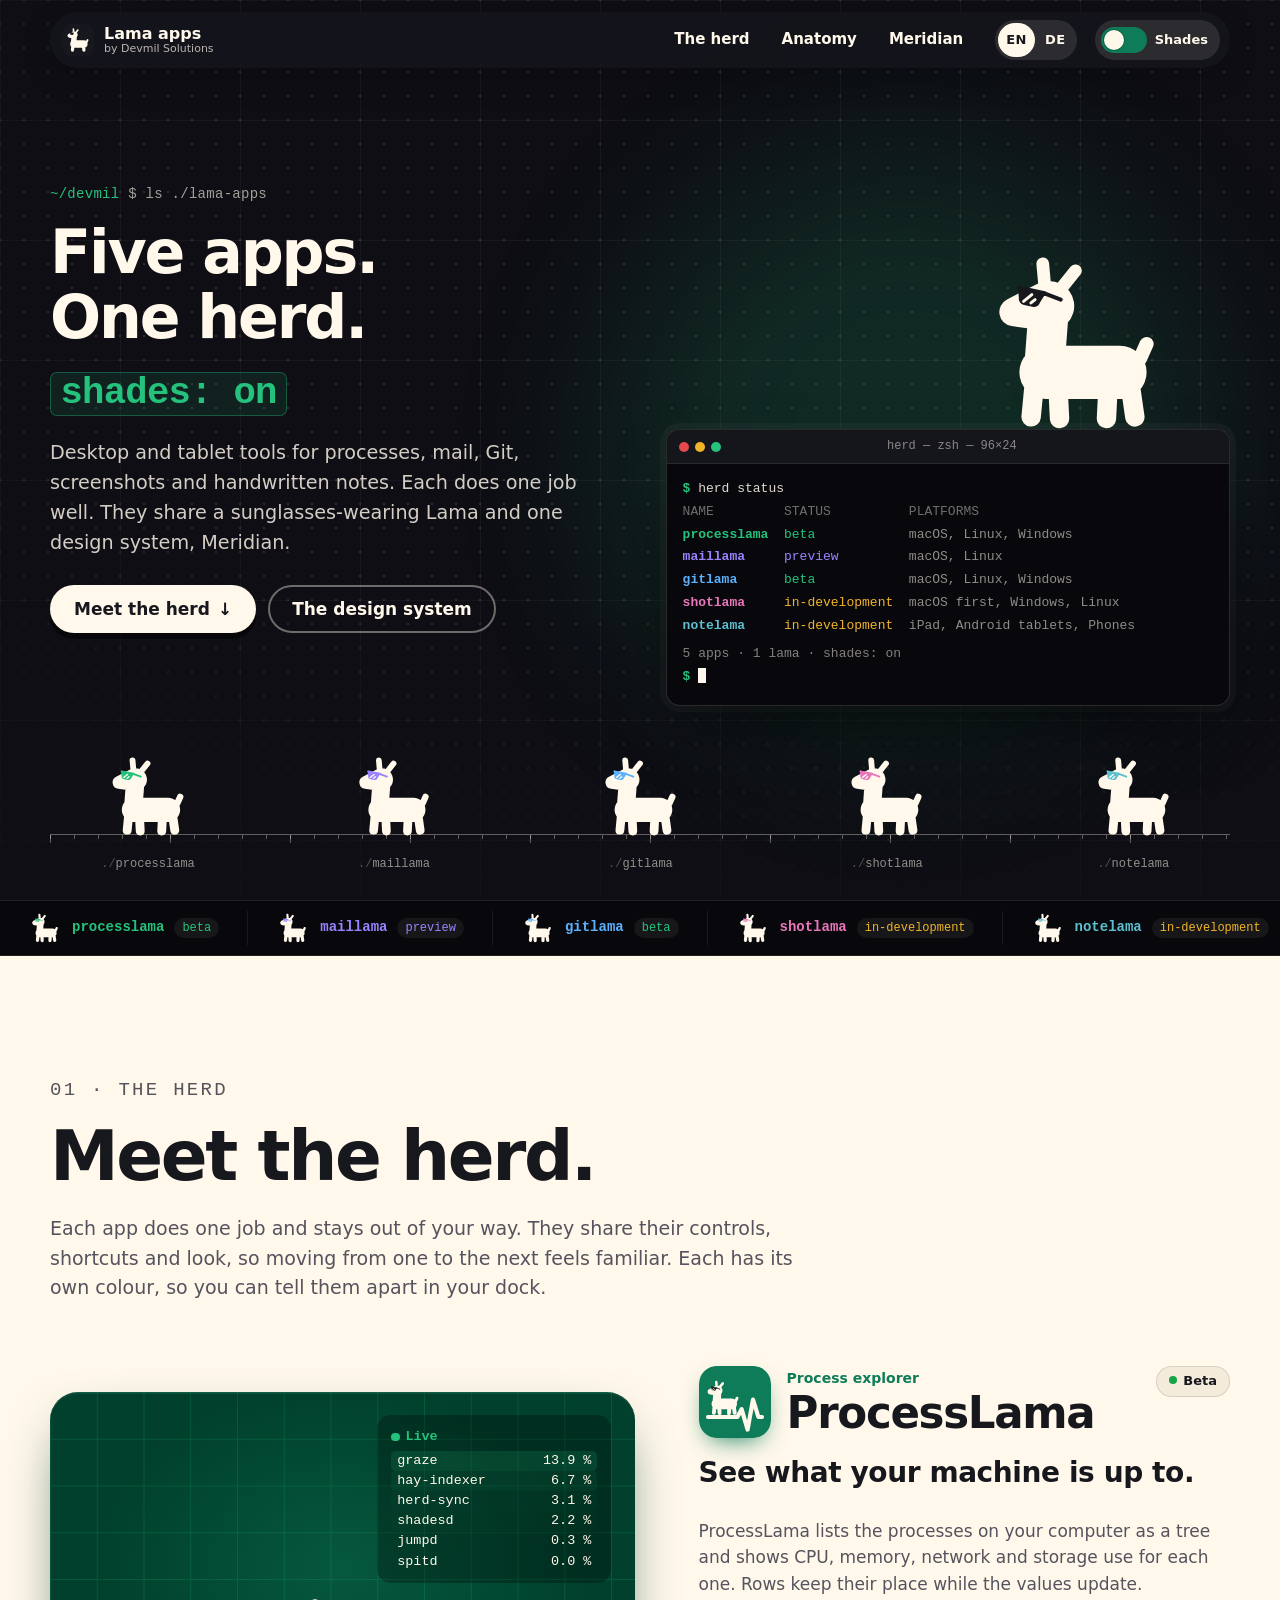
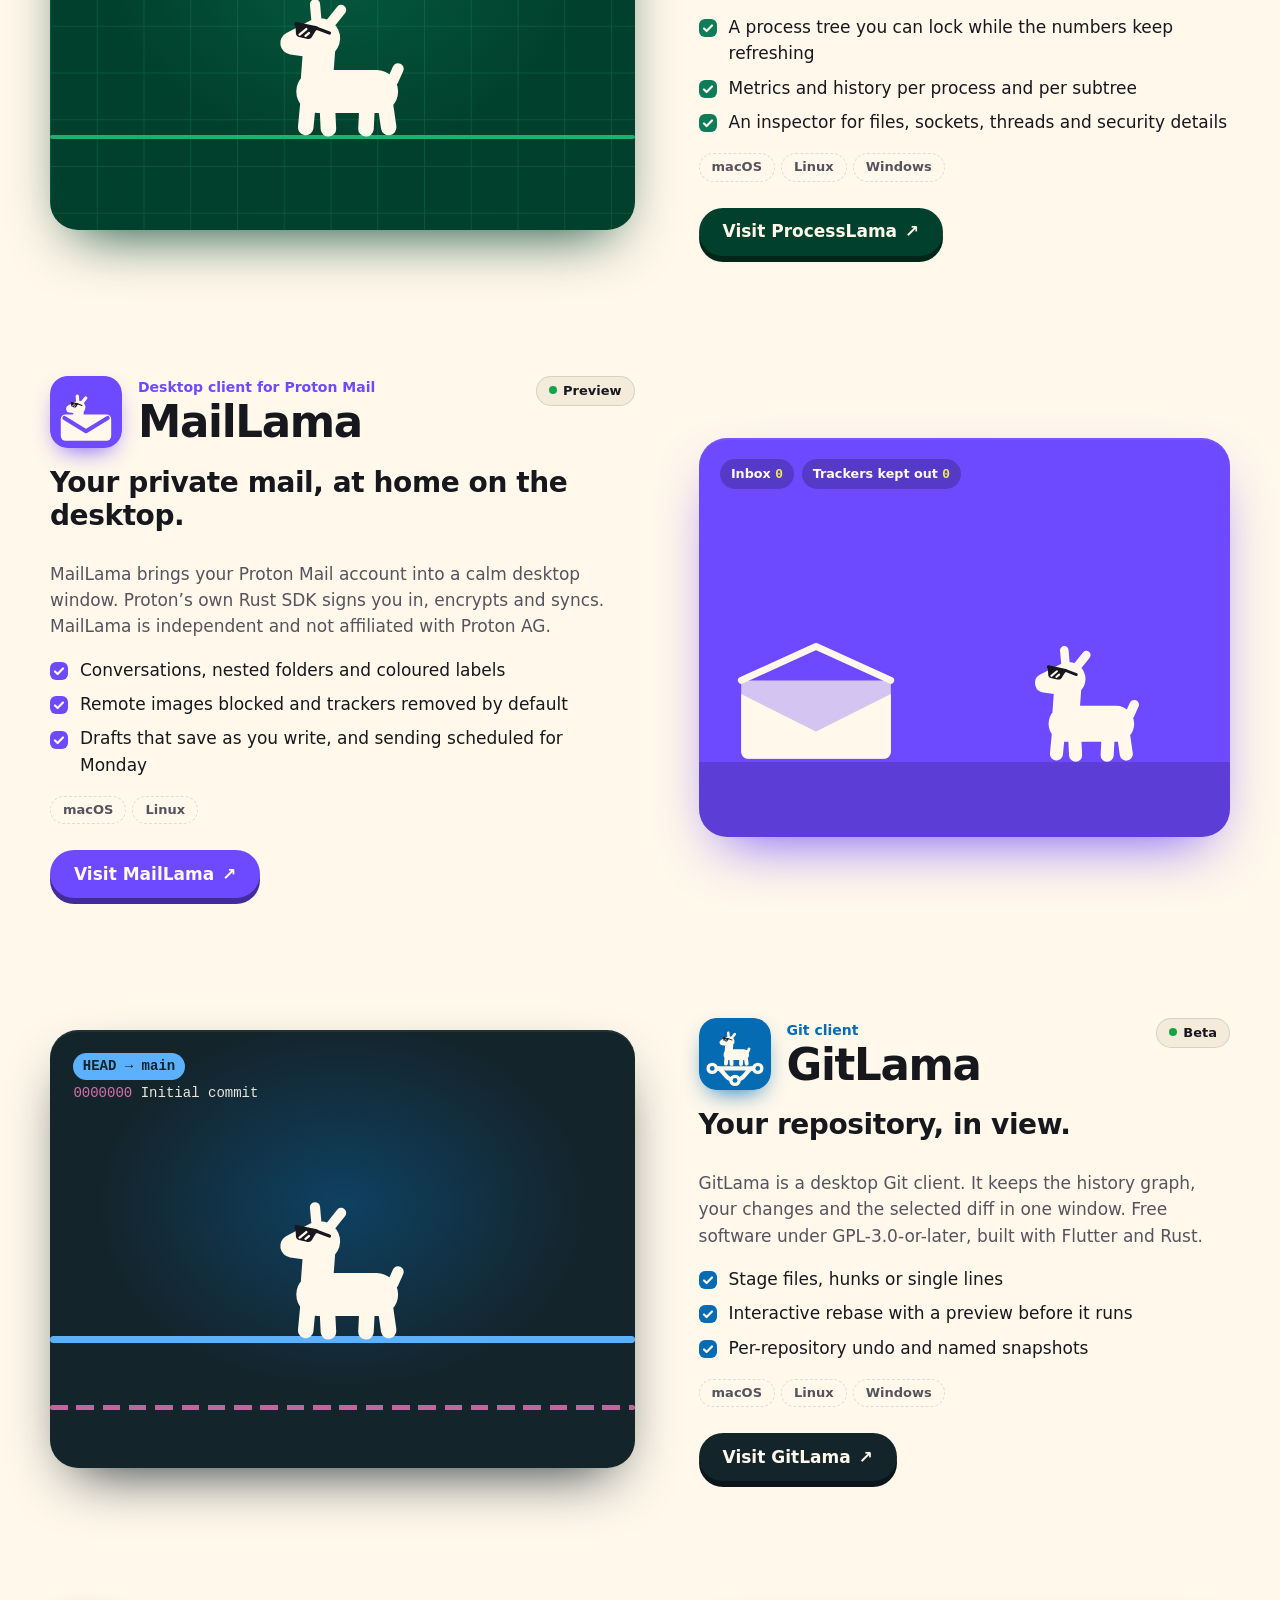
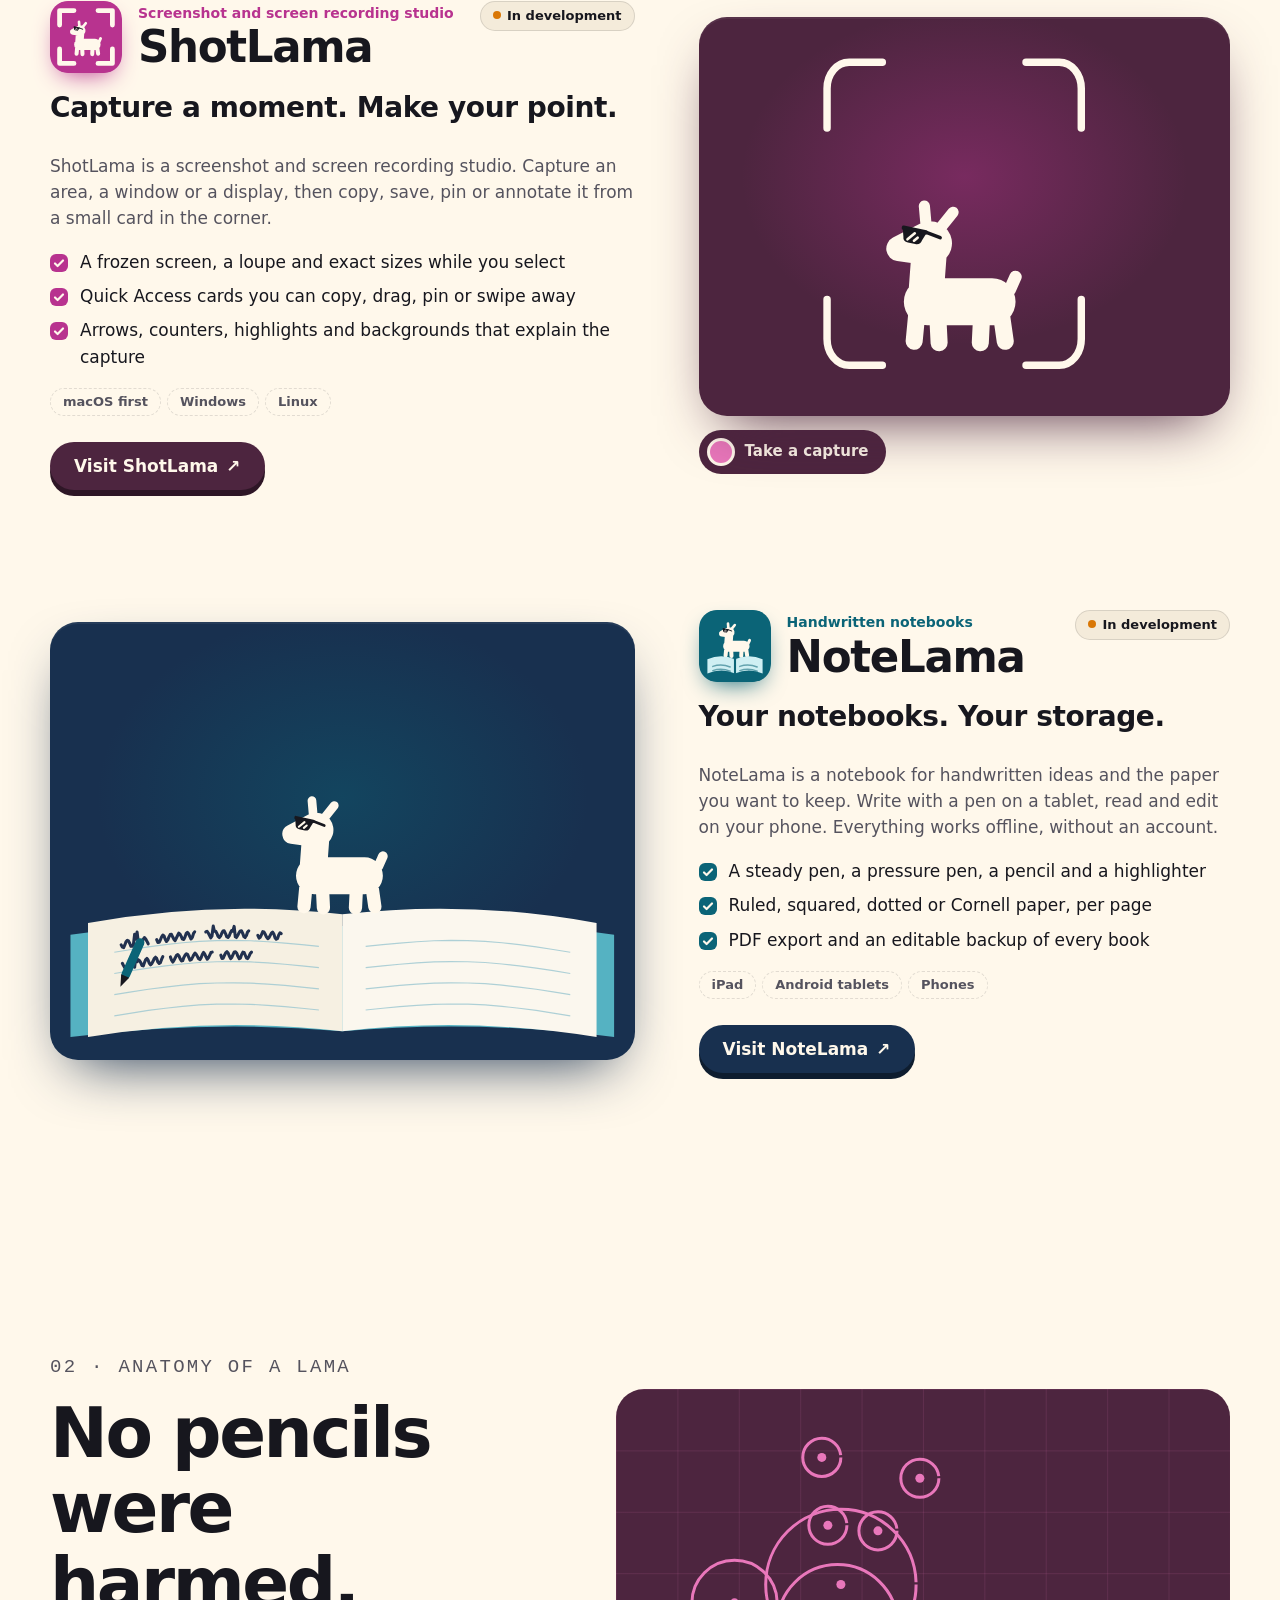
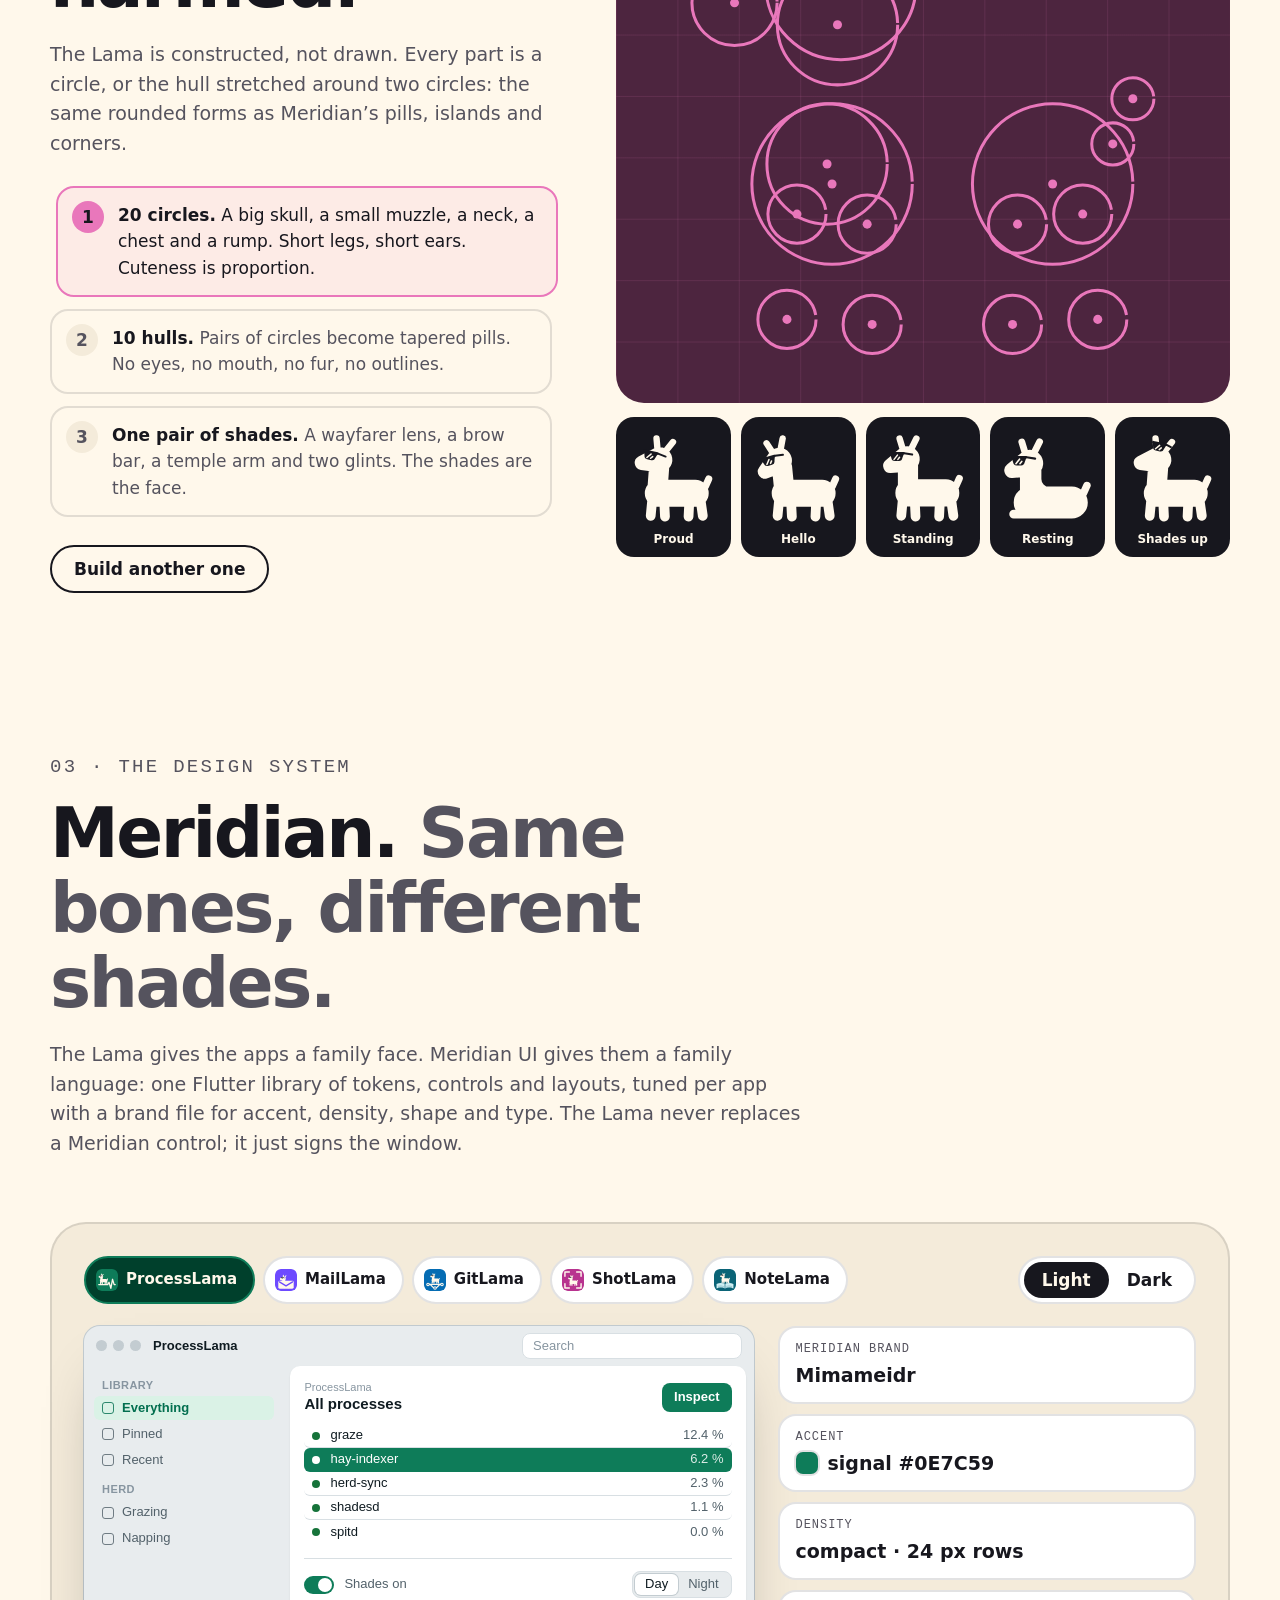
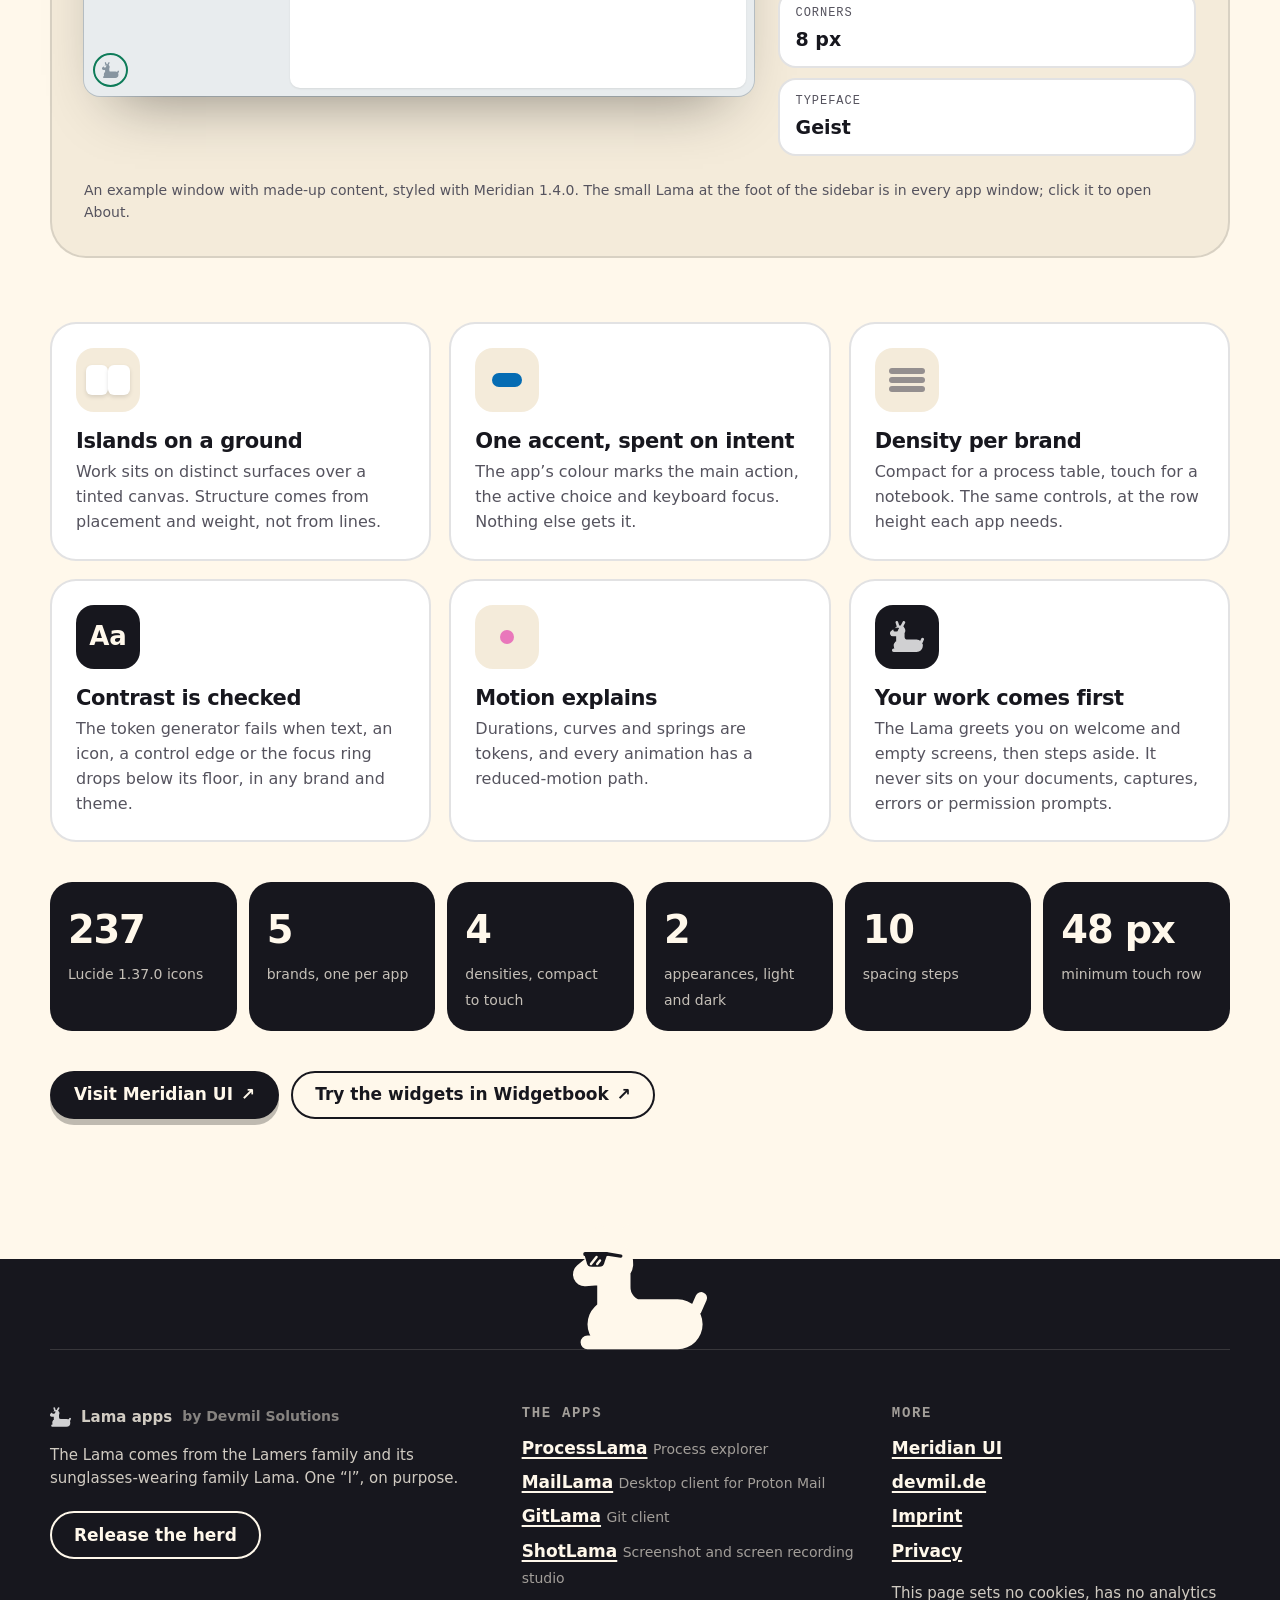
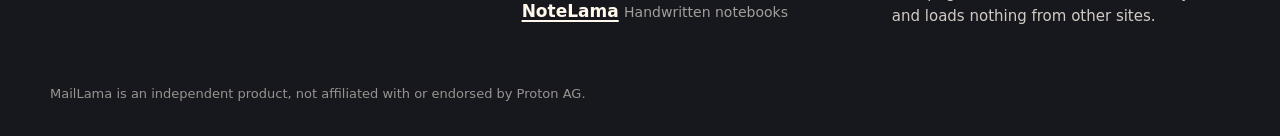
==== commit fd421339: "Sync website from Forgejo Mirrored from ac1067d65f841a29195a8a359e48487f54f08b4a." ====
--- a/webfront/index.html
+++ b/webfront/index.html
@@ -3,8 +3,8 @@
 <head>
   <meta charset="utf-8">
   <meta name="viewport" content="width=device-width, initial-scale=1">
-  <title>The Lama apps · by Devmil Solutions</title>
-  <meta name="description" content="ProcessLama, MailLama, GitLama, ShotLama and NoteLama: Five focused apps by Devmil Solutions, one sunglasses-wearing Lama and the Meridian design system they share.">
+  <title data-t="meta.title">The Lama apps · by Devmil Solutions</title>
+  <meta name="description" data-ta="content:meta.description" content="ProcessLama, MailLama, GitLama, ShotLama and NoteLama: Five focused apps by Devmil Solutions, one sunglasses-wearing Lama and the Meridian design system they share.">
   <meta name="color-scheme" content="light dark">
   <meta name="theme-color" content="#17171E">
   <meta property="og:type" content="website">
@@ -14,27 +14,29 @@
   <link rel="canonical" href="https://devmil.de/lama-apps/">
   <link rel="icon" type="image/svg+xml" href="favicon.9982ad21af0a.svg">
   <link rel="stylesheet" href="assets/637ff2e9ffa9/web/lama-antics.css">
-  <link rel="stylesheet" href="style.e590625a4385.css">
+  <link rel="stylesheet" href="style.66a82630e5cc.css">
   <script>document.documentElement.dataset.theme = matchMedia("(prefers-color-scheme: dark)").matches ? "dark" : "light";</script>
 </head>
 <body>
-  <a class="skip" href="#main">Skip to content</a>
+  <a class="skip" href="#main" data-t="skip">Skip to content</a>
 
   <header class="site-header">
-    <a class="wordmark" href="#top" aria-label="The Lama apps, top of page">
+    <a class="wordmark" href="#top" data-ta="aria-label:header.home" aria-label="The Lama apps, top of page">
       <img src="favicon.9982ad21af0a.svg" width="32" height="32" alt="">
-      <span><b>Lama apps</b><small>by Devmil Solutions</small></span>
+      <span><b data-t="header.wordmark">Lama apps</b><small data-t="header.by">by Devmil Solutions</small></span>
     </a>
-    <nav aria-label="Main">
-      <a href="#apps">The herd</a>
-      <a href="#build">Anatomy</a>
+    <nav data-ta="aria-label:nav.label" aria-label="Main">
+      <a href="#apps" data-t="nav.apps">The herd</a>
+      <a href="#build" data-t="nav.build">Anatomy</a>
       <a href="#meridian">Meridian</a>
     </nav>
-    <button type="button" class="theme-toggle" data-theme-toggle aria-pressed="false" aria-label="Dark appearance">
+    <div class="lang-switch" role="group" data-ta="aria-label:lang.label" hidden aria-label="Language"><button type="button" data-lang="en" lang="en" aria-pressed="true">EN</button><button type="button" data-lang="de" lang="de" aria-pressed="false">DE</button></div>
+    <button type="button" class="theme-toggle" data-theme-toggle aria-pressed="false" data-ta="aria-label:theme.label" aria-label="Dark appearance">
       <span class="tt-track" aria-hidden="true"><span class="tt-thumb"></span></span>
-      <span class="tt-label" aria-hidden="true">Shades</span>
+      <span class="tt-label" aria-hidden="true" data-t="theme.shades">Shades</span>
     </button>
   </header>
+
 
   <main id="main">
     <!-- The hero: a Lama on a terminal -->
@@ -44,11 +46,11 @@
       <div class="hero-inner">
         <div class="hero-copy">
           <p class="eyebrow"><span class="prompt">~/devmil</span> $ ls ./lama-apps</p>
-          <h1 id="hero-title">Five apps.<br> One herd. <code data-shades-label>shades: on</code></h1>
-          <p class="lead">Desktop and tablet tools for processes, mail, Git, screenshots and handwritten notes. Each does one job well. They share a sunglasses-wearing Lama and one design system, Meridian.</p>
+          <h1 id="hero-title"><span data-t="hero.title_apps">Five apps.</span><br> <span data-t="hero.title_herd">One herd.</span> <code data-shades-label>shades: on</code></h1>
+          <p class="lead" data-t="hero.lead">Desktop and tablet tools for processes, mail, Git, screenshots and handwritten notes. Each does one job well. They share a sunglasses-wearing Lama and one design system, Meridian.</p>
           <div class="hero-actions">
-            <a class="button primary" href="#apps">Meet the herd <span aria-hidden="true">↓</span></a>
-            <a class="button ghost" href="#meridian">The design system</a>
+            <a class="button primary" href="#apps"><span data-t="hero.cta_apps">Meet the herd</span> <span aria-hidden="true">↓</span></a>
+            <a class="button ghost" href="#meridian" data-t="hero.cta_meridian">The design system</a>
           </div>
         </div>
 
@@ -57,15 +59,15 @@
             <img class="pose proud" src="assets/637ff2e9ffa9/lama/lama-proud.svg" width="320" height="320" alt="" draggable="false">
             <img class="pose hello" src="assets/637ff2e9ffa9/lama/lama-standing-nod.svg" width="320" height="320" alt="" draggable="false">
           </div>
-          <div class="terminal" role="group" aria-label="The apps at a glance">
+          <div class="terminal" role="group" data-ta="aria-label:hero.terminal" aria-label="The apps at a glance">
             <div class="t-bar" aria-hidden="true"><span class="t-dots"><i></i><i></i><i></i></span><span class="t-title">herd — zsh — 96×24</span></div>
-            <pre class="t-body"><span class="t-line t-cmd"><span class="t-prompt">$</span> herd status</span><span class="t-line t-head">NAME         STATUS          PLATFORMS</span><a class="t-line t-row" href="#processlama" style="--ground:#00402C;--accent:#0E7C59;--accent-dark:#24C27D;--prop:#FFF8EB" title="ProcessLama: Process explorer"><span class="t-name">processlama  </span><span class="t-status is-beta">beta            </span><span class="t-plat">macOS, Linux, Windows</span></a><a class="t-line t-row" href="#maillama" style="--ground:#6D4AFF;--accent:#6D4AFF;--accent-dark:#9B83FF;--prop:#FFF8EB" title="MailLama: Desktop client for Proton Mail"><span class="t-name">maillama     </span><span class="t-status is-preview">preview         </span><span class="t-plat">macOS, Linux</span></a><a class="t-line t-row" href="#gitlama" style="--ground:#14242B;--accent:#056CB3;--accent-dark:#5BB1FE;--prop:#FFF8EB" title="GitLama: Git client"><span class="t-name">gitlama      </span><span class="t-status is-beta">beta            </span><span class="t-plat">macOS, Linux, Windows</span></a><a class="t-line t-row" href="#shotlama" style="--ground:#4D253F;--accent:#B8338F;--accent-dark:#E977BB;--prop:#FFF8EB" title="ShotLama: Screenshot and screen recording studio"><span class="t-name">shotlama     </span><span class="t-status is-in-development">in-development  </span><span class="t-plat">macOS first, Windows, Linux</span></a><a class="t-line t-row" href="#notelama" style="--ground:#18304F;--accent:#0B6477;--accent-dark:#5CC0CF;--prop:#CFEFF3" title="NoteLama: Handwritten notebooks"><span class="t-name">notelama     </span><span class="t-status is-in-development">in-development  </span><span class="t-plat">iPad, Android tablets, Phones</span></a><span class="t-line t-sum">5 apps · 1 lama · <span data-shades-label>shades: on</span></span><span class="t-line t-cmd t-last"><span class="t-prompt">$</span> <span class="t-caret" aria-hidden="true"></span></span></pre>
+            <pre class="t-body"><span class="t-line t-cmd"><span class="t-prompt">$</span> herd status</span><span class="t-line t-head">NAME         STATUS          PLATFORMS</span><a class="t-line t-row" href="#processlama" style="--ground:#00402C;--accent:#0E7C59;--accent-dark:#24C27D;--prop:#FFF8EB" data-ta="title:app.mimameidr.title" title="ProcessLama: Process explorer"><span class="t-name">processlama  </span><span class="t-status is-beta">beta            </span><span class="t-plat">macOS, Linux, Windows</span></a><a class="t-line t-row" href="#maillama" style="--ground:#6D4AFF;--accent:#6D4AFF;--accent-dark:#9B83FF;--prop:#FFF8EB" data-ta="title:app.crossproton.title" title="MailLama: Desktop client for Proton Mail"><span class="t-name">maillama     </span><span class="t-status is-preview">preview         </span><span class="t-plat">macOS, Linux</span></a><a class="t-line t-row" href="#gitlama" style="--ground:#14242B;--accent:#056CB3;--accent-dark:#5BB1FE;--prop:#FFF8EB" data-ta="title:app.northspline.title" title="GitLama: Git client"><span class="t-name">gitlama      </span><span class="t-status is-beta">beta            </span><span class="t-plat">macOS, Linux, Windows</span></a><a class="t-line t-row" href="#shotlama" style="--ground:#4D253F;--accent:#B8338F;--accent-dark:#E977BB;--prop:#FFF8EB" data-ta="title:app.shotlama.title" title="ShotLama: Screenshot and screen recording studio"><span class="t-name">shotlama     </span><span class="t-status is-in-development">in-development  </span><span class="t-plat">macOS first, Windows, Linux</span></a><a class="t-line t-row" href="#notelama" style="--ground:#18304F;--accent:#0B6477;--accent-dark:#5CC0CF;--prop:#CFEFF3" data-ta="title:app.nibluma.title" title="NoteLama: Handwritten notebooks"><span class="t-name">notelama     </span><span class="t-status is-in-development">in-development  </span><span class="t-plat">iPad, Android tablets, Phones</span></a><span class="t-line t-sum">5 apps · 1 lama · <span data-shades-label>shades: on</span></span><span class="t-line t-cmd t-last"><span class="t-prompt">$</span> <span class="t-caret" aria-hidden="true"></span></span></pre>
           </div>
         </div>
       </div>
 
       <div class="baseline">
-        <nav class="herd" aria-label="The herd: jump to an app">
+        <nav class="herd" data-ta="aria-label:hero.herd" aria-label="The herd: jump to an app">
           <a class="herd-lama" href="#processlama" style="--ground:#00402C;--accent:#0E7C59;--accent-dark:#24C27D;--prop:#FFF8EB;--i:0" data-herd="mimameidr"><span class="herd-body"><img class="herd-proud" src="assets/637ff2e9ffa9/lama/herd-mimameidr.svg" width="120" height="120" alt="" draggable="false"><img class="herd-hello" src="assets/637ff2e9ffa9/lama/herd-mimameidr-hello.svg" width="120" height="120" alt="" draggable="false"></span><span class="herd-name">processlama</span></a>
 <a class="herd-lama" href="#maillama" style="--ground:#6D4AFF;--accent:#6D4AFF;--accent-dark:#9B83FF;--prop:#FFF8EB;--i:1" data-herd="crossproton"><span class="herd-body"><img class="herd-proud" src="assets/637ff2e9ffa9/lama/herd-crossproton.svg" width="120" height="120" alt="" draggable="false"><img class="herd-hello" src="assets/637ff2e9ffa9/lama/herd-crossproton-hello.svg" width="120" height="120" alt="" draggable="false"></span><span class="herd-name">maillama</span></a>
 <a class="herd-lama" href="#gitlama" style="--ground:#14242B;--accent:#056CB3;--accent-dark:#5BB1FE;--prop:#FFF8EB;--i:2" data-herd="northspline"><span class="herd-body"><img class="herd-proud" src="assets/637ff2e9ffa9/lama/herd-northspline.svg" width="120" height="120" alt="" draggable="false"><img class="herd-hello" src="assets/637ff2e9ffa9/lama/herd-northspline-hello.svg" width="120" height="120" alt="" draggable="false"></span><span class="herd-name">gitlama</span></a>
@@ -83,14 +85,14 @@
     <!-- The apps -->
     <section class="apps section" id="apps" aria-labelledby="apps-title">
       <div class="section-head reveal">
-        <p class="eyebrow">01 · The herd</p>
-        <h2 id="apps-title">Meet the herd.</h2>
-        <p>Each app does one job and stays out of your way. They share their controls, shortcuts and look, so moving from one to the next feels familiar. Each has its own colour, so you can tell them apart in your dock.</p>
+        <p class="eyebrow" data-t="apps.eyebrow">01 · The herd</p>
+        <h2 id="apps-title" data-t="apps.title">Meet the herd.</h2>
+        <p data-t="apps.intro">Each app does one job and stays out of your way. They share their controls, shortcuts and look, so moving from one to the next feels familiar. Each has its own colour, so you can tell them apart in your dock.</p>
       </div>
       
     <article class="app" id="processlama" style="--ground:#00402C;--accent:#0E7C59;--accent-dark:#24C27D;--prop:#FFF8EB" data-app="mimameidr">
       <figure class="app-figure reveal">
-        <div class="stage scene-mimameidr" data-scene="mimameidr" role="img" aria-label="A Lama hops over the beats of a pulse line while a small process list ticks.">
+        <div class="stage scene-mimameidr" data-scene="mimameidr" role="img" data-ta="aria-label:app.mimameidr.scene_label" aria-label="A Lama hops over the beats of a pulse line while a small process list ticks.">
           
         <div class="pl-monitor"><span class="pl-live"><i></i>Live</span><ol class="pl-top"></ol></div>
         <div class="pl-line"></div>
@@ -102,22 +104,22 @@
       <div class="app-copy reveal">
         <header class="app-head">
           <img class="app-tile" src="assets/637ff2e9ffa9/lama/tile-mimameidr.svg" width="72" height="72" alt="">
-          <div><p class="app-job">Process explorer</p><h3>ProcessLama</h3></div>
-          <span class="status is-beta">Beta</span>
-        </header>
-        <p class="app-tagline">See what your machine is up to.</p>
-        <p class="app-summary">ProcessLama lists the processes on your computer as a tree and shows CPU, memory, network and storage use for each one. Rows keep their place while the values update.</p>
-        <ul class="app-features"><li>A process tree you can lock while the numbers keep refreshing</li><li>Metrics and history per process and per subtree</li><li>An inspector for files, sockets, threads and security details</li></ul>
-        <ul class="app-platforms" aria-label="Platforms"><li>macOS</li><li>Linux</li><li>Windows</li></ul>
-        <a class="button app-link" href="https://devmil.de/processlama/">Visit ProcessLama<span aria-hidden="true"> ↗</span></a>
+          <div><p class="app-job" data-t="app.mimameidr.job">Process explorer</p><h3>ProcessLama</h3></div>
+          <span class="status is-beta" data-t="app.mimameidr.status">Beta</span>
+        </header>
+        <p class="app-tagline" data-t="app.mimameidr.tagline">See what your machine is up to.</p>
+        <p class="app-summary" data-t="app.mimameidr.summary">ProcessLama lists the processes on your computer as a tree and shows CPU, memory, network and storage use for each one. Rows keep their place while the values update.</p>
+        <ul class="app-features"><li data-t="app.mimameidr.features.0">A process tree you can lock while the numbers keep refreshing</li><li data-t="app.mimameidr.features.1">Metrics and history per process and per subtree</li><li data-t="app.mimameidr.features.2">An inspector for files, sockets, threads and security details</li></ul>
+        <ul class="app-platforms" data-ta="aria-label:app.platforms" aria-label="Platforms"><li data-t="app.mimameidr.platforms.0">macOS</li><li data-t="app.mimameidr.platforms.1">Linux</li><li data-t="app.mimameidr.platforms.2">Windows</li></ul>
+        <a class="button app-link" href="https://devmil.de/processlama/"><span data-t="app.mimameidr.visit">Visit ProcessLama</span><span aria-hidden="true"> ↗</span></a>
       </div>
     </article>
 
     <article class="app is-flipped" id="maillama" style="--ground:#6D4AFF;--accent:#6D4AFF;--accent-dark:#9B83FF;--prop:#FFF8EB" data-app="crossproton">
       <figure class="app-figure reveal">
-        <div class="stage scene-crossproton" data-scene="crossproton" role="img" aria-label="Letters fly into an envelope beside a Lama, which butts the tracking letters away.">
-          
-        <div class="ml-count"><span>Inbox <b class="ml-inbox">0</b></span><span>Trackers kept out <b class="ml-blocked">0</b></span></div>
+        <div class="stage scene-crossproton" data-scene="crossproton" role="img" data-ta="aria-label:app.crossproton.scene_label" aria-label="Letters fly into an envelope beside a Lama, which butts the tracking letters away.">
+          
+        <div class="ml-count"><span><span data-t="scene.inbox">Inbox</span> <b class="ml-inbox">0</b></span><span><span data-t="scene.trackers">Trackers kept out</span> <b class="ml-blocked">0</b></span></div>
         <svg class="ml-envelope" viewBox="0 0 100 70" aria-hidden="true"><path class="ml-back" d="M6 22h88v42a4 4 0 0 1-4 4H10a4 4 0 0 1-4-4Z"/><path class="ml-flap" d="M6 22 50 2l44 20"/><path class="ml-front" d="M6 30l44 22 44-22v34a4 4 0 0 1-4 4H10a4 4 0 0 1-4-4Z"/></svg>
         <div class="ml-letters"></div>
           <div class="scene-lama"><img class="pose proud" src="assets/637ff2e9ffa9/lama/lama-proud.svg" width="240" height="240" alt="" draggable="false"><img class="pose hello" src="assets/637ff2e9ffa9/lama/lama-standing-nod.svg" width="240" height="240" alt="" draggable="false"></div>
@@ -127,20 +129,20 @@
       <div class="app-copy reveal">
         <header class="app-head">
           <img class="app-tile" src="assets/637ff2e9ffa9/lama/tile-crossproton.svg" width="72" height="72" alt="">
-          <div><p class="app-job">Desktop client for Proton Mail</p><h3>MailLama</h3></div>
-          <span class="status is-beta">Preview</span>
-        </header>
-        <p class="app-tagline">Your private mail, at home on the desktop.</p>
-        <p class="app-summary">MailLama brings your Proton Mail account into a calm desktop window. Proton’s own Rust SDK signs you in, encrypts and syncs. MailLama is independent and not affiliated with Proton AG.</p>
-        <ul class="app-features"><li>Conversations, nested folders and coloured labels</li><li>Remote images blocked and trackers removed by default</li><li>Drafts that save as you write, and sending scheduled for Monday</li></ul>
-        <ul class="app-platforms" aria-label="Platforms"><li>macOS</li><li>Linux</li></ul>
-        <a class="button app-link" href="https://devmil.de/maillama/">Visit MailLama<span aria-hidden="true"> ↗</span></a>
+          <div><p class="app-job" data-t="app.crossproton.job">Desktop client for Proton Mail</p><h3>MailLama</h3></div>
+          <span class="status is-beta" data-t="app.crossproton.status">Preview</span>
+        </header>
+        <p class="app-tagline" data-t="app.crossproton.tagline">Your private mail, at home on the desktop.</p>
+        <p class="app-summary" data-t="app.crossproton.summary">MailLama brings your Proton Mail account into a calm desktop window. Proton’s own Rust SDK signs you in, encrypts and syncs. MailLama is independent and not affiliated with Proton AG.</p>
+        <ul class="app-features"><li data-t="app.crossproton.features.0">Conversations, nested folders and coloured labels</li><li data-t="app.crossproton.features.1">Remote images blocked and trackers removed by default</li><li data-t="app.crossproton.features.2">Drafts that save as you write, and sending scheduled for Monday</li></ul>
+        <ul class="app-platforms" data-ta="aria-label:app.platforms" aria-label="Platforms"><li data-t="app.crossproton.platforms.0">macOS</li><li data-t="app.crossproton.platforms.1">Linux</li></ul>
+        <a class="button app-link" href="https://devmil.de/maillama/"><span data-t="app.crossproton.visit">Visit MailLama</span><span aria-hidden="true"> ↗</span></a>
       </div>
     </article>
 
     <article class="app" id="gitlama" style="--ground:#14242B;--accent:#056CB3;--accent-dark:#5BB1FE;--prop:#FFF8EB" data-app="northspline">
       <figure class="app-figure reveal">
-        <div class="stage scene-northspline" data-scene="northspline" role="img" aria-label="Commits slide along a branch line under a Lama, which jumps over each one.">
+        <div class="stage scene-northspline" data-scene="northspline" role="img" data-ta="aria-label:app.northspline.scene_label" aria-label="Commits slide along a branch line under a Lama, which jumps over each one.">
           
         <div class="gl-log"><span class="gl-head">HEAD → main</span><span class="gl-msg"><code class="gl-sha">0000000</code> <span class="gl-text">Initial commit</span></span></div>
         <div class="gl-trunk"></div><div class="gl-branch"></div>
@@ -152,45 +154,45 @@
       <div class="app-copy reveal">
         <header class="app-head">
           <img class="app-tile" src="assets/637ff2e9ffa9/lama/tile-northspline.svg" width="72" height="72" alt="">
-          <div><p class="app-job">Git client</p><h3>GitLama</h3></div>
-          <span class="status is-beta">Beta</span>
-        </header>
-        <p class="app-tagline">Your repository, in view.</p>
-        <p class="app-summary">GitLama is a desktop Git client. It keeps the history graph, your changes and the selected diff in one window. Free software under GPL-3.0-or-later, built with Flutter and Rust.</p>
-        <ul class="app-features"><li>Stage files, hunks or single lines</li><li>Interactive rebase with a preview before it runs</li><li>Per-repository undo and named snapshots</li></ul>
-        <ul class="app-platforms" aria-label="Platforms"><li>macOS</li><li>Linux</li><li>Windows</li></ul>
-        <a class="button app-link" href="https://devmil.de/gitlama/">Visit GitLama<span aria-hidden="true"> ↗</span></a>
+          <div><p class="app-job" data-t="app.northspline.job">Git client</p><h3>GitLama</h3></div>
+          <span class="status is-beta" data-t="app.northspline.status">Beta</span>
+        </header>
+        <p class="app-tagline" data-t="app.northspline.tagline">Your repository, in view.</p>
+        <p class="app-summary" data-t="app.northspline.summary">GitLama is a desktop Git client. It keeps the history graph, your changes and the selected diff in one window. Free software under GPL-3.0-or-later, built with Flutter and Rust.</p>
+        <ul class="app-features"><li data-t="app.northspline.features.0">Stage files, hunks or single lines</li><li data-t="app.northspline.features.1">Interactive rebase with a preview before it runs</li><li data-t="app.northspline.features.2">Per-repository undo and named snapshots</li></ul>
+        <ul class="app-platforms" data-ta="aria-label:app.platforms" aria-label="Platforms"><li data-t="app.northspline.platforms.0">macOS</li><li data-t="app.northspline.platforms.1">Linux</li><li data-t="app.northspline.platforms.2">Windows</li></ul>
+        <a class="button app-link" href="https://devmil.de/gitlama/"><span data-t="app.northspline.visit">Visit GitLama</span><span aria-hidden="true"> ↗</span></a>
       </div>
     </article>
 
     <article class="app is-flipped" id="shotlama" style="--ground:#4D253F;--accent:#B8338F;--accent-dark:#E977BB;--prop:#FFF8EB" data-app="shotlama">
       <figure class="app-figure reveal">
-        <div class="stage scene-shotlama" data-scene="shotlama" role="img" aria-label="A Lama in crop corners jumps for the shutter; each capture lands in a small card.">
+        <div class="stage scene-shotlama" data-scene="shotlama" role="img" data-ta="aria-label:app.shotlama.scene_label" aria-label="A Lama in crop corners jumps for the shutter; each capture lands in a small card.">
           
         <svg class="sl-corners" viewBox="0 0 100 100" preserveAspectRatio="none" aria-hidden="true"><path d="M4 24V12a8 8 0 0 1 8-8h12"/><path d="M76 4h12a8 8 0 0 1 8 8v12"/><path d="M4 76v12a8 8 0 0 0 8 8h12"/><path d="M76 96h12a8 8 0 0 0 8-8V76"/></svg>
         <div class="sl-dim"></div><div class="sl-flash"></div>
         <div class="sl-cards"></div>
           <div class="scene-lama"><img class="pose proud" src="assets/637ff2e9ffa9/lama/lama-proud.svg" width="240" height="240" alt="" draggable="false"><img class="pose hello" src="assets/637ff2e9ffa9/lama/lama-standing-nod.svg" width="240" height="240" alt="" draggable="false"></div>
         </div>
-        <figcaption><button type="button" class="scene-action" data-action="shotlama"><span class="shutter" aria-hidden="true"></span>Take a capture</button></figcaption>
+        <figcaption><button type="button" class="scene-action" data-action="shotlama"><span class="shutter" aria-hidden="true"></span><span data-t="app.shotlama.action">Take a capture</span></button></figcaption>
       </figure>
       <div class="app-copy reveal">
         <header class="app-head">
           <img class="app-tile" src="assets/637ff2e9ffa9/lama/tile-shotlama.svg" width="72" height="72" alt="">
-          <div><p class="app-job">Screenshot and screen recording studio</p><h3>ShotLama</h3></div>
-          <span class="status is-dev">In development</span>
-        </header>
-        <p class="app-tagline">Capture a moment. Make your point.</p>
-        <p class="app-summary">ShotLama is a screenshot and screen recording studio. Capture an area, a window or a display, then copy, save, pin or annotate it from a small card in the corner.</p>
-        <ul class="app-features"><li>A frozen screen, a loupe and exact sizes while you select</li><li>Quick Access cards you can copy, drag, pin or swipe away</li><li>Arrows, counters, highlights and backgrounds that explain the capture</li></ul>
-        <ul class="app-platforms" aria-label="Platforms"><li>macOS first</li><li>Windows</li><li>Linux</li></ul>
-        <a class="button app-link" href="https://devmil.de/shotlama/">Visit ShotLama<span aria-hidden="true"> ↗</span></a>
+          <div><p class="app-job" data-t="app.shotlama.job">Screenshot and screen recording studio</p><h3>ShotLama</h3></div>
+          <span class="status is-dev" data-t="app.shotlama.status">In development</span>
+        </header>
+        <p class="app-tagline" data-t="app.shotlama.tagline">Capture a moment. Make your point.</p>
+        <p class="app-summary" data-t="app.shotlama.summary">ShotLama is a screenshot and screen recording studio. Capture an area, a window or a display, then copy, save, pin or annotate it from a small card in the corner.</p>
+        <ul class="app-features"><li data-t="app.shotlama.features.0">A frozen screen, a loupe and exact sizes while you select</li><li data-t="app.shotlama.features.1">Quick Access cards you can copy, drag, pin or swipe away</li><li data-t="app.shotlama.features.2">Arrows, counters, highlights and backgrounds that explain the capture</li></ul>
+        <ul class="app-platforms" data-ta="aria-label:app.platforms" aria-label="Platforms"><li data-t="app.shotlama.platforms.0">macOS first</li><li data-t="app.shotlama.platforms.1">Windows</li><li data-t="app.shotlama.platforms.2">Linux</li></ul>
+        <a class="button app-link" href="https://devmil.de/shotlama/"><span data-t="app.shotlama.visit">Visit ShotLama</span><span aria-hidden="true"> ↗</span></a>
       </div>
     </article>
 
     <article class="app" id="notelama" style="--ground:#18304F;--accent:#0B6477;--accent-dark:#5CC0CF;--prop:#CFEFF3" data-app="nibluma">
       <figure class="app-figure reveal">
-        <div class="stage scene-nibluma" data-scene="nibluma" role="img" aria-label="A Lama on an open notebook watches handwriting appear and hops as the page turns.">
+        <div class="stage scene-nibluma" data-scene="nibluma" role="img" data-ta="aria-label:app.nibluma.scene_label" aria-label="A Lama on an open notebook watches handwriting appear and hops as the page turns.">
           
         <svg class="nl-book" viewBox="0 0 400 300" preserveAspectRatio="xMidYMax meet" aria-hidden="true">
           <path class="nl-cover" d="M14 214q93-14 186-6 93-8 186 6v70q-93-12-186-4-93-8-186 4Z"/>
@@ -207,14 +209,14 @@
       <div class="app-copy reveal">
         <header class="app-head">
           <img class="app-tile" src="assets/637ff2e9ffa9/lama/tile-nibluma.svg" width="72" height="72" alt="">
-          <div><p class="app-job">Handwritten notebooks</p><h3>NoteLama</h3></div>
-          <span class="status is-dev">In development</span>
-        </header>
-        <p class="app-tagline">Your notebooks. Your storage.</p>
-        <p class="app-summary">NoteLama is a notebook for handwritten ideas and the paper you want to keep. Write with a pen on a tablet, read and edit on your phone. Everything works offline, without an account.</p>
-        <ul class="app-features"><li>A steady pen, a pressure pen, a pencil and a highlighter</li><li>Ruled, squared, dotted or Cornell paper, per page</li><li>PDF export and an editable backup of every book</li></ul>
-        <ul class="app-platforms" aria-label="Platforms"><li>iPad</li><li>Android tablets</li><li>Phones</li></ul>
-        <a class="button app-link" href="https://devmil.de/notelama/">Visit NoteLama<span aria-hidden="true"> ↗</span></a>
+          <div><p class="app-job" data-t="app.nibluma.job">Handwritten notebooks</p><h3>NoteLama</h3></div>
+          <span class="status is-dev" data-t="app.nibluma.status">In development</span>
+        </header>
+        <p class="app-tagline" data-t="app.nibluma.tagline">Your notebooks. Your storage.</p>
+        <p class="app-summary" data-t="app.nibluma.summary">NoteLama is a notebook for handwritten ideas and the paper you want to keep. Write with a pen on a tablet, read and edit on your phone. Everything works offline, without an account.</p>
+        <ul class="app-features"><li data-t="app.nibluma.features.0">A steady pen, a pressure pen, a pencil and a highlighter</li><li data-t="app.nibluma.features.1">Ruled, squared, dotted or Cornell paper, per page</li><li data-t="app.nibluma.features.2">PDF export and an editable backup of every book</li></ul>
+        <ul class="app-platforms" data-ta="aria-label:app.platforms" aria-label="Platforms"><li data-t="app.nibluma.platforms.0">iPad</li><li data-t="app.nibluma.platforms.1">Android tablets</li><li data-t="app.nibluma.platforms.2">Phones</li></ul>
+        <a class="button app-link" href="https://devmil.de/notelama/"><span data-t="app.nibluma.visit">Visit NoteLama</span><span aria-hidden="true"> ↗</span></a>
       </div>
     </article>
     </section>
@@ -223,24 +225,24 @@
     <section class="build section" id="build" aria-labelledby="build-title">
       <div class="build-grid">
         <div class="build-copy reveal">
-          <p class="eyebrow">02 · Anatomy of a Lama</p>
-          <h2 id="build-title">No pencils were harmed.</h2>
-          <p>The Lama is constructed, not drawn. Every part is a circle, or the hull stretched around two circles: the same rounded forms as Meridian’s pills, islands and corners.</p>
+          <p class="eyebrow" data-t="build.eyebrow">02 · Anatomy of a Lama</p>
+          <h2 id="build-title" data-t="build.title">No pencils were harmed.</h2>
+          <p data-t="build.intro">The Lama is constructed, not drawn. Every part is a circle, or the hull stretched around two circles: the same rounded forms as Meridian’s pills, islands and corners.</p>
           <ol class="build-steps">
-            <li data-step="1"><b>20 circles.</b> A big skull, a small muzzle, a neck, a chest and a rump. Short legs, short ears. Cuteness is proportion.</li>
-            <li data-step="2"><b>10 hulls.</b> Pairs of circles become tapered pills. No eyes, no mouth, no fur, no outlines.</li>
-            <li data-step="3"><b>One pair of shades.</b> A wayfarer lens, a brow bar, a temple arm and two glints. The shades are the face.</li>
+            <li data-step="1"><b data-t="build.step1_title">20 circles.</b> <span data-t="build.step1">A big skull, a small muzzle, a neck, a chest and a rump. Short legs, short ears. Cuteness is proportion.</span></li>
+            <li data-step="2"><b data-t="build.step2_title">10 hulls.</b> <span data-t="build.step2">Pairs of circles become tapered pills. No eyes, no mouth, no fur, no outlines.</span></li>
+            <li data-step="3"><b data-t="build.step3_title">One pair of shades.</b> <span data-t="build.step3">A wayfarer lens, a brow bar, a temple arm and two glints. The shades are the face.</span></li>
           </ol>
-          <button type="button" class="button ghost" data-build-again>Build another one</button>
+          <button type="button" class="button ghost" data-build-again data-t="build.again">Build another one</button>
         </div>
         <div class="build-stage reveal" data-build-stage>
           <div class="build-paper"><svg class="build-svg" viewBox="0 0 120 120" aria-hidden="true"><g transform="translate(60 60) scale(0.98) translate(-60.12 -50.42)"><g class="b-parts"><path class="b-part" d="M44.95 16.05L43.74 2.5A3.8 3.8 0 0 0 36.17 3.18L37.38 16.72A3.8 3.8 0 0 0 44.95 16.05Z" style="--i:0"/><path class="b-part" d="M54.12 19.86L62.48 9.37A3.8 3.8 0 0 0 56.54 4.63L48.18 15.12A3.8 3.8 0 0 0 54.12 19.86Z" style="--i:1"/><path class="b-part" d="M21.39 40.27L41.74 43.05A15 15 0 1 0 36.87 14.86L18.63 24.3A8.5 8.5 0 0 0 21.39 40.27Z" style="--i:2"/><path class="b-part" d="M31.11 35.32L29.03 63.1A12 12 0 0 0 52.97 64.9L55.05 37.11A12 12 0 0 0 31.11 35.32Z" style="--i:3"/><path class="b-part" d="M42 84L86 84A16 16 0 0 0 86 52L42 52A16 16 0 0 0 42 84Z" style="--i:4"/><path class="b-part" d="M101.84 61.71L105.84 52.71A4.2 4.2 0 0 0 98.16 49.29L94.16 58.29A4.2 4.2 0 0 0 101.84 61.71Z" style="--i:5"/><path class="b-part" d="M29.23 73.45L27.23 94.45A5.8 5.8 0 0 0 38.77 95.55L40.77 74.55A5.8 5.8 0 0 0 29.23 73.45Z" style="--i:6"/><path class="b-part" d="M43.21 76.29L44.21 96.29A5.8 5.8 0 0 0 55.79 95.71L54.79 75.71A5.8 5.8 0 0 0 43.21 76.29Z" style="--i:7"/><path class="b-part" d="M73.21 75.71L72.21 95.71A5.8 5.8 0 0 0 83.79 96.29L84.79 76.29A5.8 5.8 0 0 0 73.21 75.71Z" style="--i:8"/><path class="b-part" d="M86.26 74.82L89.26 95.82A5.8 5.8 0 0 0 100.74 94.18L97.74 73.18A5.8 5.8 0 0 0 86.26 74.82Z" style="--i:9"/></g><g class="b-shades"><g transform="rotate(12 41 46) translate(0 -8)"><path fill="#17171E" d="M19.5 29H36.5L34.3 35Q33.8 38.5 30.3 38.5H25.2Q21.7 38.5 21.3 35Z"/><rect x="19" y="27.8" width="18" height="3" rx="1.2" fill="#17171E"/><path d="M36.5 29.3L46 30.8" stroke="#17171E" stroke-width="2.4" stroke-linecap="round"/><path d="M24.5 36.5L28.5 31.5M29 36.5L31 34" stroke="#FFF8EB" stroke-width="1.8" stroke-linecap="round"/></g></g><g class="b-rings"><circle class="b-ring" pathLength="100" cx="43.76" cy="28.19" r="15" style="--i:0"/><circle class="b-dot" cx="43.76" cy="28.19" r=".9" style="--i:0"/><circle class="b-ring" pathLength="100" cx="22.54" cy="31.85" r="8.5" style="--i:1"/><circle class="b-dot" cx="22.54" cy="31.85" r=".9" style="--i:1"/><circle class="b-ring" pathLength="100" cx="43.08" cy="36.22" r="12" style="--i:2"/><circle class="b-dot" cx="43.08" cy="36.22" r=".9" style="--i:2"/><circle class="b-ring" pathLength="100" cx="41" cy="64" r="12" style="--i:3"/><circle class="b-dot" cx="41" cy="64" r=".9" style="--i:3"/><circle class="b-ring" pathLength="100" cx="42" cy="68" r="16" style="--i:4"/><circle class="b-dot" cx="42" cy="68" r=".9" style="--i:4"/><circle class="b-ring" pathLength="100" cx="86" cy="68" r="16" style="--i:5"/><circle class="b-dot" cx="86" cy="68" r=".9" style="--i:5"/><circle class="b-ring" pathLength="100" cx="98" cy="60" r="4.2" style="--i:6"/><circle class="b-dot" cx="98" cy="60" r=".9" style="--i:6"/><circle class="b-ring" pathLength="100" cx="102" cy="51" r="4.2" style="--i:7"/><circle class="b-dot" cx="102" cy="51" r=".9" style="--i:7"/><circle class="b-ring" pathLength="100" cx="41.16" cy="16.39" r="3.8" style="--i:8"/><circle class="b-dot" cx="41.16" cy="16.39" r=".9" style="--i:8"/><circle class="b-ring" pathLength="100" cx="39.95" cy="2.84" r="3.8" style="--i:9"/><circle class="b-dot" cx="39.95" cy="2.84" r=".9" style="--i:9"/><circle class="b-ring" pathLength="100" cx="51.15" cy="17.49" r="3.8" style="--i:10"/><circle class="b-dot" cx="51.15" cy="17.49" r=".9" style="--i:10"/><circle class="b-ring" pathLength="100" cx="59.51" cy="7" r="3.8" style="--i:11"/><circle class="b-dot" cx="59.51" cy="7" r=".9" style="--i:11"/><circle class="b-ring" pathLength="100" cx="35" cy="74" r="5.8" style="--i:12"/><circle class="b-dot" cx="35" cy="74" r=".9" style="--i:12"/><circle class="b-ring" pathLength="100" cx="33" cy="95" r="5.8" style="--i:13"/><circle class="b-dot" cx="33" cy="95" r=".9" style="--i:13"/><circle class="b-ring" pathLength="100" cx="49" cy="76" r="5.8" style="--i:14"/><circle class="b-dot" cx="49" cy="76" r=".9" style="--i:14"/><circle class="b-ring" pathLength="100" cx="50" cy="96" r="5.8" style="--i:15"/><circle class="b-dot" cx="50" cy="96" r=".9" style="--i:15"/><circle class="b-ring" pathLength="100" cx="79" cy="76" r="5.8" style="--i:16"/><circle class="b-dot" cx="79" cy="76" r=".9" style="--i:16"/><circle class="b-ring" pathLength="100" cx="78" cy="96" r="5.8" style="--i:17"/><circle class="b-dot" cx="78" cy="96" r=".9" style="--i:17"/><circle class="b-ring" pathLength="100" cx="92" cy="74" r="5.8" style="--i:18"/><circle class="b-dot" cx="92" cy="74" r=".9" style="--i:18"/><circle class="b-ring" pathLength="100" cx="95" cy="95" r="5.8" style="--i:19"/><circle class="b-dot" cx="95" cy="95" r=".9" style="--i:19"/></g></g></svg></div>
-          <div class="poses" aria-label="The constructed poses">
-            <figure><img src="assets/637ff2e9ffa9/lama/lama-proud.svg" width="96" height="96" alt=""><figcaption>Proud</figcaption></figure>
-            <figure><img src="assets/637ff2e9ffa9/lama/lama-standing-nod.svg" width="96" height="96" alt=""><figcaption>Hello</figcaption></figure>
-            <figure><img src="assets/637ff2e9ffa9/lama/lama-standing.svg" width="96" height="96" alt=""><figcaption>Standing</figcaption></figure>
-            <figure><img src="assets/637ff2e9ffa9/lama/lama-resting.svg" width="96" height="96" alt=""><figcaption>Resting</figcaption></figure>
-            <figure><img src="assets/637ff2e9ffa9/lama/lama-proud-shades-up.svg" width="96" height="96" alt=""><figcaption>Shades up</figcaption></figure>
+          <div class="poses" data-ta="aria-label:build.poses" aria-label="The constructed poses">
+            <figure><img src="assets/637ff2e9ffa9/lama/lama-proud.svg" width="96" height="96" alt=""><figcaption data-t="pose.proud">Proud</figcaption></figure>
+            <figure><img src="assets/637ff2e9ffa9/lama/lama-standing-nod.svg" width="96" height="96" alt=""><figcaption data-t="pose.hello">Hello</figcaption></figure>
+            <figure><img src="assets/637ff2e9ffa9/lama/lama-standing.svg" width="96" height="96" alt=""><figcaption data-t="pose.standing">Standing</figcaption></figure>
+            <figure><img src="assets/637ff2e9ffa9/lama/lama-resting.svg" width="96" height="96" alt=""><figcaption data-t="pose.resting">Resting</figcaption></figure>
+            <figure><img src="assets/637ff2e9ffa9/lama/lama-proud-shades-up.svg" width="96" height="96" alt=""><figcaption data-t="pose.shades_up">Shades up</figcaption></figure>
           </div>
         </div>
       </div>
@@ -249,73 +251,73 @@
     <!-- Meridian -->
     <section class="meridian section" id="meridian" aria-labelledby="meridian-title">
       <div class="section-head reveal">
-        <p class="eyebrow">03 · The design system</p>
-        <h2 id="meridian-title">Meridian. <span>Same bones, different shades.</span></h2>
-        <p>The Lama gives the apps a family face. Meridian UI gives them a family language: one Flutter library of tokens, controls and layouts, tuned per app with a brand file for accent, density, shape and type. The Lama never replaces a Meridian control; it just signs the window.</p>
+        <p class="eyebrow" data-t="meridian.eyebrow">03 · The design system</p>
+        <h2 id="meridian-title">Meridian. <span data-t="meridian.subtitle">Same bones, different shades.</span></h2>
+        <p data-t="meridian.intro">The Lama gives the apps a family face. Meridian UI gives them a family language: one Flutter library of tokens, controls and layouts, tuned per app with a brand file for accent, density, shape and type. The Lama never replaces a Meridian control; it just signs the window.</p>
       </div>
 
       <div class="studio reveal">
         <div class="studio-controls">
-          <div class="chips" role="group" aria-label="Brand"><button type="button" class="chip" data-brand="mimameidr" aria-pressed="true" style="--ground:#00402C;--accent:#0E7C59;--accent-dark:#24C27D;--prop:#FFF8EB"><img src="assets/637ff2e9ffa9/lama/tile-mimameidr.svg" width="20" height="20" alt="">ProcessLama</button><button type="button" class="chip" data-brand="crossproton" aria-pressed="false" style="--ground:#6D4AFF;--accent:#6D4AFF;--accent-dark:#9B83FF;--prop:#FFF8EB"><img src="assets/637ff2e9ffa9/lama/tile-crossproton.svg" width="20" height="20" alt="">MailLama</button><button type="button" class="chip" data-brand="northspline" aria-pressed="false" style="--ground:#14242B;--accent:#056CB3;--accent-dark:#5BB1FE;--prop:#FFF8EB"><img src="assets/637ff2e9ffa9/lama/tile-northspline.svg" width="20" height="20" alt="">GitLama</button><button type="button" class="chip" data-brand="shotlama" aria-pressed="false" style="--ground:#4D253F;--accent:#B8338F;--accent-dark:#E977BB;--prop:#FFF8EB"><img src="assets/637ff2e9ffa9/lama/tile-shotlama.svg" width="20" height="20" alt="">ShotLama</button><button type="button" class="chip" data-brand="nibluma" aria-pressed="false" style="--ground:#18304F;--accent:#0B6477;--accent-dark:#5CC0CF;--prop:#CFEFF3"><img src="assets/637ff2e9ffa9/lama/tile-nibluma.svg" width="20" height="20" alt="">NoteLama</button></div>
-          <div class="segmented" role="group" aria-label="Appearance">
-            <button type="button" data-mode="light" aria-pressed="true">Light</button>
-            <button type="button" data-mode="dark" aria-pressed="false">Dark</button>
+          <div class="chips" role="group" data-ta="aria-label:studio.brand" aria-label="Brand"><button type="button" class="chip" data-brand="mimameidr" aria-pressed="true" style="--ground:#00402C;--accent:#0E7C59;--accent-dark:#24C27D;--prop:#FFF8EB"><img src="assets/637ff2e9ffa9/lama/tile-mimameidr.svg" width="20" height="20" alt="">ProcessLama</button><button type="button" class="chip" data-brand="crossproton" aria-pressed="false" style="--ground:#6D4AFF;--accent:#6D4AFF;--accent-dark:#9B83FF;--prop:#FFF8EB"><img src="assets/637ff2e9ffa9/lama/tile-crossproton.svg" width="20" height="20" alt="">MailLama</button><button type="button" class="chip" data-brand="northspline" aria-pressed="false" style="--ground:#14242B;--accent:#056CB3;--accent-dark:#5BB1FE;--prop:#FFF8EB"><img src="assets/637ff2e9ffa9/lama/tile-northspline.svg" width="20" height="20" alt="">GitLama</button><button type="button" class="chip" data-brand="shotlama" aria-pressed="false" style="--ground:#4D253F;--accent:#B8338F;--accent-dark:#E977BB;--prop:#FFF8EB"><img src="assets/637ff2e9ffa9/lama/tile-shotlama.svg" width="20" height="20" alt="">ShotLama</button><button type="button" class="chip" data-brand="nibluma" aria-pressed="false" style="--ground:#18304F;--accent:#0B6477;--accent-dark:#5CC0CF;--prop:#CFEFF3"><img src="assets/637ff2e9ffa9/lama/tile-nibluma.svg" width="20" height="20" alt="">NoteLama</button></div>
+          <div class="segmented" role="group" data-ta="aria-label:studio.appearance" aria-label="Appearance">
+            <button type="button" data-mode="light" aria-pressed="true" data-t="studio.light">Light</button>
+            <button type="button" data-mode="dark" aria-pressed="false" data-t="studio.dark">Dark</button>
           </div>
         </div>
         <div class="studio-body">
-          <div class="mock" data-mock aria-label="A token demo window coloured with the selected brand" role="img">
-            <div class="m-bar"><span class="m-dots"><i></i><i></i><i></i></span><span class="m-title" data-m-title></span><span class="m-search">Search</span></div>
+          <div class="mock" data-mock data-ta="aria-label:studio.mock" role="img" aria-label="A token demo window coloured with the selected brand">
+            <div class="m-bar"><span class="m-dots"><i></i><i></i><i></i></span><span class="m-title" data-m-title></span><span class="m-search" data-t="mock.search">Search</span></div>
             <div class="m-body">
               <div class="m-side">
-                <span class="m-heading">Library</span>
-                <span class="m-nav is-active"><i></i>Everything</span>
-                <span class="m-nav"><i></i>Pinned</span>
-                <span class="m-nav"><i></i>Recent</span>
-                <span class="m-heading">Herd</span>
-                <span class="m-nav"><i></i>Grazing</span>
-                <span class="m-nav"><i></i>Napping</span>
+                <span class="m-heading" data-t="mock.library">Library</span>
+                <span class="m-nav is-active"><i></i><span data-t="mock.everything">Everything</span></span>
+                <span class="m-nav"><i></i><span data-t="mock.pinned">Pinned</span></span>
+                <span class="m-nav"><i></i><span data-t="mock.recent">Recent</span></span>
+                <span class="m-heading" data-t="mock.herd">Herd</span>
+                <span class="m-nav"><i></i><span data-t="mock.grazing">Grazing</span></span>
+                <span class="m-nav"><i></i><span data-t="mock.napping">Napping</span></span>
                 <span class="m-sig" data-m-sig><svg class="m-signature-art" aria-hidden="true" focusable="false" xmlns="http://www.w3.org/2000/svg" viewBox="0 0 96.7 89.8"><g transform="translate(-11.5 -8.2)"><mask id="sig"><rect x="-20" y="-20" width="160" height="160" fill="#fff"/><path fill="#000" d="M19.5 29H36.5L34.3 35Q33.8 38.5 30.3 38.5H25.2Q21.7 38.5 21.3 35Z"/><rect x="19" y="27.8" width="18" height="3" rx="1.2" fill="#000"/></mask><path fill="currentColor" mask="url(#sig)" d="M38.63 23.88L34.63 10.88A3.8 3.8 0 0 0 27.37 13.12L31.37 26.12A3.8 3.8 0 0 0 38.63 23.88ZM48.4 25.7L54.4 13.7A3.8 3.8 0 0 0 47.6 10.3L41.6 22.3A3.8 3.8 0 0 0 48.4 25.7ZM20.63 52.48L41.11 50.96A15 15 0 1 0 30.49 24.4L14.61 37.43A8.5 8.5 0 0 0 20.63 52.48ZM29 44L29 70A12 12 0 0 0 53 70L53 44A12 12 0 0 0 29 44ZM40 98L87 98A18 18 0 0 0 87 62L40 62A18 18 0 0 0 40 98ZM103.84 71.71L107.84 62.71A4.2 4.2 0 0 0 100.16 59.29L96.16 68.29A4.2 4.2 0 0 0 103.84 71.71ZM22 98L50 98A5 5 0 0 0 50 88L22 88A5 5 0 0 0 22 98ZM52.5 53V62.5H62A9 9 0 0 1 53 53Z"/></g></svg>
 </span>
               </div>
               <div class="m-island">
-                <div class="m-island-head"><div><small>Pasture</small><strong>Good morning, herd.</strong></div><span class="m-button">New Lama</span></div>
+                <div class="m-island-head"><div><small></small><strong></strong></div><span class="m-button"></span></div>
                 <div class="m-rows" data-m-rows></div>
-                <div class="m-controls"><span class="m-switch"><i></i></span><span class="m-label">Shades on</span><span class="m-seg"><b>Day</b><span>Night</span></span></div>
+                <div class="m-controls"><span class="m-switch"><i></i></span><span class="m-label" data-t="mock.shades_on">Shades on</span><span class="m-seg"><b data-t="mock.day">Day</b><span data-t="mock.night">Night</span></span></div>
               </div>
             </div>
           </div>
           <dl class="studio-facts">
-            <div><dt>Meridian brand</dt><dd data-f="meridian"></dd></div>
-            <div><dt>Accent</dt><dd><i class="swatch" data-f="accent-swatch"></i><span data-f="accent"></span></dd></div>
-            <div><dt>Density</dt><dd data-f="density"></dd></div>
-            <div><dt>Corners</dt><dd data-f="radius"></dd></div>
-            <div><dt>Typeface</dt><dd data-f="face"></dd></div>
+            <div><dt data-t="studio.fact_meridian">Meridian brand</dt><dd data-f="meridian"></dd></div>
+            <div><dt data-t="studio.fact_accent">Accent</dt><dd><i class="swatch" data-f="accent-swatch"></i><span data-f="accent"></span></dd></div>
+            <div><dt data-t="studio.fact_density">Density</dt><dd data-f="density"></dd></div>
+            <div><dt data-t="studio.fact_corners">Corners</dt><dd data-f="radius"></dd></div>
+            <div><dt data-t="studio.fact_face">Typeface</dt><dd data-f="face"></dd></div>
           </dl>
-          <p class="studio-note">An example window with made-up content, styled with Meridian 1.4.0. The small Lama at the foot of the sidebar is in every app window; click it to open About.</p>
+          <p class="studio-note" data-t="studio.note">An example window with made-up content, styled with Meridian 1.4.0. The small Lama at the foot of the sidebar is in every app window; click it to open About.</p>
         </div>
       </div>
 
       <div class="principles">
-        <article class="reveal"><span class="p-art p-islands" aria-hidden="true"><i></i><i></i></span><h3>Islands on a ground</h3><p>Work sits on distinct surfaces over a tinted canvas. Structure comes from placement and weight, not from lines.</p></article>
-        <article class="reveal"><span class="p-art p-accent" aria-hidden="true"><i></i></span><h3>One accent, spent on intent</h3><p>The app’s colour marks the main action, the active choice and keyboard focus. Nothing else gets it.</p></article>
-        <article class="reveal"><span class="p-art p-density" aria-hidden="true"><i></i><i></i><i></i></span><h3>Density per brand</h3><p>Compact for a process table, touch for a notebook. The same controls, at the row height each app needs.</p></article>
-        <article class="reveal"><span class="p-art p-contrast" aria-hidden="true">Aa</span><h3>Contrast is checked</h3><p>The token generator fails when text, an icon, a control edge or the focus ring drops below its floor, in any brand and theme.</p></article>
-        <article class="reveal"><span class="p-art p-motion" aria-hidden="true"><i></i></span><h3>Motion explains</h3><p>Durations, curves and springs are tokens, and every animation has a reduced-motion path.</p></article>
-        <article class="reveal"><span class="p-art p-lama" aria-hidden="true"><img src="assets/637ff2e9ffa9/lama/lama-signature.svg" width="34" height="32" alt=""></span><h3>Your work comes first</h3><p>The Lama greets you on welcome and empty screens, then steps aside. It never sits on your documents, captures, errors or permission prompts.</p></article>
+        <article class="reveal"><span class="p-art p-islands" aria-hidden="true"><i></i><i></i></span><h3 data-t="principle.islands">Islands on a ground</h3><p data-t="principle.islands_text">Work sits on distinct surfaces over a tinted canvas. Structure comes from placement and weight, not from lines.</p></article>
+        <article class="reveal"><span class="p-art p-accent" aria-hidden="true"><i></i></span><h3 data-t="principle.accent">One accent, spent on intent</h3><p data-t="principle.accent_text">The app’s colour marks the main action, the active choice and keyboard focus. Nothing else gets it.</p></article>
+        <article class="reveal"><span class="p-art p-density" aria-hidden="true"><i></i><i></i><i></i></span><h3 data-t="principle.density">Density per brand</h3><p data-t="principle.density_text">Compact for a process table, touch for a notebook. The same controls, at the row height each app needs.</p></article>
+        <article class="reveal"><span class="p-art p-contrast" aria-hidden="true">Aa</span><h3 data-t="principle.contrast">Contrast is checked</h3><p data-t="principle.contrast_text">The token generator fails when text, an icon, a control edge or the focus ring drops below its floor, in any brand and theme.</p></article>
+        <article class="reveal"><span class="p-art p-motion" aria-hidden="true"><i></i></span><h3 data-t="principle.motion">Motion explains</h3><p data-t="principle.motion_text">Durations, curves and springs are tokens, and every animation has a reduced-motion path.</p></article>
+        <article class="reveal"><span class="p-art p-lama" aria-hidden="true"><img src="assets/637ff2e9ffa9/lama/lama-signature.svg" width="34" height="32" alt=""></span><h3 data-t="principle.work">Your work comes first</h3><p data-t="principle.work_text">The Lama greets you on welcome and empty screens, then steps aside. It never sits on your documents, captures, errors or permission prompts.</p></article>
       </div>
 
       <ul class="facts reveal">
-        <li><b>237</b><span>Lucide 1.37.0 icons</span></li>
-        <li><b>5</b><span>brands, one per app</span></li>
-        <li><b>4</b><span>densities, compact to touch</span></li>
-        <li><b>2</b><span>appearances, light and dark</span></li>
-        <li><b>10</b><span>spacing steps</span></li>
-        <li><b>48 px</b><span>minimum touch row</span></li>
+        <li><b>237</b><span data-t="facts.icons">Lucide 1.37.0 icons</span></li>
+        <li><b>5</b><span data-t="facts.brands">brands, one per app</span></li>
+        <li><b>4</b><span data-t="facts.densities">densities, compact to touch</span></li>
+        <li><b>2</b><span data-t="facts.themes">appearances, light and dark</span></li>
+        <li><b>10</b><span data-t="facts.spacing">spacing steps</span></li>
+        <li><b>48 px</b><span data-t="facts.touch">minimum touch row</span></li>
       </ul>
 
       <div class="meridian-cta reveal">
-        <a class="button primary" href="https://devmil.de/meridian_ui/">Visit Meridian UI <span aria-hidden="true">↗</span></a>
-        <a class="button ghost" href="https://devmil.de/meridian_ui/widgetbook/">Try the widgets in Widgetbook <span aria-hidden="true">↗</span></a>
+        <a class="button primary" href="https://devmil.de/meridian_ui/"><span data-t="meridian.visit">Visit Meridian UI</span> <span aria-hidden="true">↗</span></a>
+        <a class="button ghost" href="https://devmil.de/meridian_ui/widgetbook/"><span data-t="meridian.widgetbook">Try the widgets in Widgetbook</span> <span aria-hidden="true">↗</span></a>
       </div>
     </section>
   </main>
@@ -327,29 +329,31 @@
     </div>
     <div class="footer-grid">
       <div>
-        <p class="footer-brand"><img src="assets/637ff2e9ffa9/lama/lama-signature.svg" width="21" height="20" alt=""> Lama apps <span>by Devmil Solutions</span></p>
-        <p>The Lama comes from the Lamers family and its sunglasses-wearing family Lama. One “l”, on purpose.</p>
-        <button type="button" class="button ghost stampede-button" data-stampede>Release the herd</button>
+        <p class="footer-brand"><img src="assets/637ff2e9ffa9/lama/lama-signature.svg" width="21" height="20" alt=""> <span class="footer-name" data-t="header.wordmark">Lama apps</span> <span data-t="header.by">by Devmil Solutions</span></p>
+        <p data-t="footer.about">The Lama comes from the Lamers family and its sunglasses-wearing family Lama. One “l”, on purpose.</p>
+        <button type="button" class="button ghost stampede-button" data-stampede data-t="footer.stampede">Release the herd</button>
       </div>
       <div>
-        <h2>The apps</h2>
-        <ul class="footer-apps"><li><a href="https://devmil.de/processlama/">ProcessLama</a> <span>Process explorer</span></li><li><a href="https://devmil.de/maillama/">MailLama</a> <span>Desktop client for Proton Mail</span></li><li><a href="https://devmil.de/gitlama/">GitLama</a> <span>Git client</span></li><li><a href="https://devmil.de/shotlama/">ShotLama</a> <span>Screenshot and screen recording studio</span></li><li><a href="https://devmil.de/notelama/">NoteLama</a> <span>Handwritten notebooks</span></li></ul>
+        <h2 data-t="footer.apps">The apps</h2>
+        <ul class="footer-apps"><li><a href="https://devmil.de/processlama/">ProcessLama</a> <span data-t="app.mimameidr.job">Process explorer</span></li><li><a href="https://devmil.de/maillama/">MailLama</a> <span data-t="app.crossproton.job">Desktop client for Proton Mail</span></li><li><a href="https://devmil.de/gitlama/">GitLama</a> <span data-t="app.northspline.job">Git client</span></li><li><a href="https://devmil.de/shotlama/">ShotLama</a> <span data-t="app.shotlama.job">Screenshot and screen recording studio</span></li><li><a href="https://devmil.de/notelama/">NoteLama</a> <span data-t="app.nibluma.job">Handwritten notebooks</span></li></ul>
       </div>
       <div>
-        <h2>More</h2>
+        <h2 data-t="footer.more">More</h2>
         <ul class="footer-links">
           <li><a href="https://devmil.de/meridian_ui/">Meridian UI</a></li>
           <li><a href="https://devmil.de/">devmil.de</a></li>
-          <li><a href="https://devmil.de/imprint/">Imprint</a></li>
+          <li><a href="imprint.html" data-legal="imprint" data-t="footer.imprint">Imprint</a></li>
+          <li><a href="privacy.html" data-legal="privacy" data-t="footer.privacy">Privacy</a></li>
         </ul>
-        <p class="footer-privacy">This page sets no cookies, has no analytics and loads nothing from other sites.</p>
+        <p class="footer-privacy" data-t="footer.privacy_note">This page sets no cookies, has no analytics and loads nothing from other sites.</p>
       </div>
     </div>
-    <p class="footer-fine">MailLama is an independent product, not affiliated with or endorsed by Proton AG.</p>
+    <p class="footer-fine" data-t="footer.fine">MailLama is an independent product, not affiliated with or endorsed by Proton AG.</p>
   </footer>
 
-  <script type="application/json" id="site-data">{"brands":{"mimameidr":{"app":"ProcessLama","meridian":"Mimameidr","accentName":"signal","density":"compact","row":24,"radius":8,"radiusLg":10,"face":"Geist","light":{"ground":"#E8ECEE","ground-hover":"#DCE2E5","pane":"#FFFFFF","pane-alt":"#F6F8F9","ink":"#0F1B21","ink-muted":"#52616A","ink-faint":"#8795A0","line":"#D8DFE3","line-strong":"#C3CCD1","control-edge":"#85929A","success":"#16733A","warning":"#9A5B00","danger":"#B42318","accent":"#0E7C59","on-accent":"#FFFFFF","accent-soft":"#DAF2E6","accent-ink":"#026F4F","focus":"#0E7C59","brand":"#00402C"},"dark":{"ground":"#0B151A","ground-hover":"#13222A","pane":"#122027","pane-alt":"#0F1B21","ink":"#E4ECEF","ink-muted":"#93A5AE","ink-faint":"#5E717B","line":"#21323B","line-strong":"#2C414B","control-edge":"#667A84","success":"#4AC26B","warning":"#E3A948","danger":"#FF6B61","accent":"#24C27D","on-accent":"#03130C","accent-soft":"#0B3627","accent-ink":"#80D6B0","focus":"#80D6B0","brand":"#1A533E"}},"crossproton":{"app":"MailLama","meridian":"CrossProton","accentName":"violet","density":"regular","row":28,"radius":10,"radiusLg":14,"face":"Inter","light":{"ground":"#E8ECEE","ground-hover":"#DCE2E5","pane":"#FFFFFF","pane-alt":"#F6F8F9","ink":"#0F1B21","ink-muted":"#52616A","ink-faint":"#8795A0","line":"#D8DFE3","line-strong":"#C3CCD1","control-edge":"#85929A","success":"#16733A","warning":"#9A5B00","danger":"#B42318","accent":"#6D4AFF","on-accent":"#FFFFFF","accent-soft":"#EEEAFF","accent-ink":"#5636DC","focus":"#6D4AFF","brand":"#6D4AFF"},"dark":{"ground":"#0B151A","ground-hover":"#13222A","pane":"#122027","pane-alt":"#0F1B21","ink":"#E4ECEF","ink-muted":"#93A5AE","ink-faint":"#5E717B","line":"#21323B","line-strong":"#2C414B","control-edge":"#667A84","success":"#4AC26B","warning":"#E3A948","danger":"#FF6B61","accent":"#9B83FF","on-accent":"#120B2B","accent-soft":"#312657","accent-ink":"#B7A6FF","focus":"#B7A6FF","brand":"#6D4AFF"}},"northspline":{"app":"GitLama","meridian":"Northspline","accentName":"cerulean","density":"regular","row":28,"radius":7,"radiusLg":10,"face":"Platform face","light":{"ground":"#E8ECEE","ground-hover":"#DCE2E5","pane":"#FFFFFF","pane-alt":"#F6F8F9","ink":"#0F1B21","ink-muted":"#52616A","ink-faint":"#8795A0","line":"#D8DFE3","line-strong":"#C3CCD1","control-edge":"#85929A","success":"#16733A","warning":"#9A5B00","danger":"#B42318","accent":"#056CB3","on-accent":"#FFFFFF","accent-soft":"#DBEBFC","accent-ink":"#0160A0","focus":"#056CB3","brand":"#14242B"},"dark":{"ground":"#0B151A","ground-hover":"#13222A","pane":"#122027","pane-alt":"#0F1B21","ink":"#E4ECEF","ink-muted":"#93A5AE","ink-faint":"#5E717B","line":"#21323B","line-strong":"#2C414B","control-edge":"#667A84","success":"#4AC26B","warning":"#E3A948","danger":"#FF6B61","accent":"#5BB1FE","on-accent":"#06111D","accent-soft":"#16334D","accent-ink":"#87C4FE","focus":"#87C4FE","brand":"#1F3A48"}},"shotlama":{"app":"ShotLama","meridian":"ShotLama","accentName":"magenta","density":"regular","row":28,"radius":9,"radiusLg":12,"face":"Platform face","light":{"ground":"#ECECF1","ground-hover":"#E1E1E8","pane":"#FFFFFF","pane-alt":"#F7F7FA","ink":"#14141B","ink-muted":"#575769","ink-faint":"#8F8FA0","line":"#DFDFE7","line-strong":"#C9C9D4","control-edge":"#84849A","success":"#16733A","warning":"#9A5B00","danger":"#B42318","accent":"#B8338F","on-accent":"#FFFFFF","accent-soft":"#FBE4F0","accent-ink":"#A72A82","focus":"#B8338F","brand":"#4D253F"},"dark":{"ground":"#0F0F14","ground-hover":"#1A1A22","pane":"#17171E","pane-alt":"#131319","ink":"#EDEDF3","ink-muted":"#A3A3B4","ink-faint":"#666679","line":"#262630","line-strong":"#34343F","control-edge":"#71718A","success":"#4AC26B","warning":"#E3A948","danger":"#FF6B61","accent":"#E977BB","on-accent":"#180A13","accent-soft":"#412235","accent-ink":"#EFA7D2","focus":"#EFA7D2","brand":"#623852"}},"nibluma":{"app":"NoteLama","meridian":"Nibluma","accentName":"petrol","density":"touch","row":48,"radius":12,"radiusLg":18,"face":"Platform face","light":{"ground":"#ECEAE6","ground-hover":"#E2DFD9","pane":"#FDFCFA","pane-alt":"#F6F4F0","ink":"#18212D","ink-muted":"#555D67","ink-faint":"#8C8A86","line":"#E1DDD6","line-strong":"#CEC9C1","control-edge":"#86827B","success":"#16733A","warning":"#9A5B00","danger":"#B42318","accent":"#0B6477","on-accent":"#FFFFFF","accent-soft":"#DDEEF0","accent-ink":"#0A5A6B","focus":"#0B6477","brand":"#18304F"},"dark":{"ground":"#151412","ground-hover":"#211F1C","pane":"#1D1C1A","pane-alt":"#191816","ink":"#ECE8E1","ink-muted":"#A9A398","ink-faint":"#6F6A63","line":"#2D2A27","line-strong":"#3A3632","control-edge":"#7E786F","success":"#4AC26B","warning":"#E3A948","danger":"#FF6B61","accent":"#5CC0CF","on-accent":"#03191E","accent-soft":"#17363B","accent-ink":"#80D2DE","focus":"#80D2DE","brand":"#22406A"}}},"apps":{"mimameidr":{"slug":"processlama","colors":["#24C27D","#0E7C59","#FFF8EB"]},"crossproton":{"slug":"maillama","colors":["#9B83FF","#6D4AFF","#FFF8EB"]},"northspline":{"slug":"gitlama","colors":["#5BB1FE","#056CB3","#FFF8EB"]},"shotlama":{"slug":"shotlama","colors":["#E977BB","#B8338F","#FFF8EB"]},"nibluma":{"slug":"notelama","colors":["#5CC0CF","#0B6477","#CFEFF3"]}}}</script>
+
+  <script type="application/json" id="site-data">{"brands":{"mimameidr":{"app":"ProcessLama","meridian":"Mimameidr","accentName":"signal","density":"compact","row":24,"radius":8,"radiusLg":10,"face":"Geist","light":{"ground":"#E8ECEE","ground-hover":"#DCE2E5","pane":"#FFFFFF","pane-alt":"#F6F8F9","ink":"#0F1B21","ink-muted":"#52616A","ink-faint":"#8795A0","line":"#D8DFE3","line-strong":"#C3CCD1","control-edge":"#85929A","success":"#16733A","warning":"#9A5B00","danger":"#B42318","accent":"#0E7C59","on-accent":"#FFFFFF","accent-soft":"#DAF2E6","accent-ink":"#026F4F","focus":"#0E7C59","brand":"#00402C"},"dark":{"ground":"#0B151A","ground-hover":"#13222A","pane":"#122027","pane-alt":"#0F1B21","ink":"#E4ECEF","ink-muted":"#93A5AE","ink-faint":"#5E717B","line":"#21323B","line-strong":"#2C414B","control-edge":"#667A84","success":"#4AC26B","warning":"#E3A948","danger":"#FF6B61","accent":"#24C27D","on-accent":"#03130C","accent-soft":"#0B3627","accent-ink":"#80D6B0","focus":"#80D6B0","brand":"#1A533E"}},"crossproton":{"app":"MailLama","meridian":"CrossProton","accentName":"violet","density":"regular","row":28,"radius":10,"radiusLg":14,"face":"Inter","light":{"ground":"#E8ECEE","ground-hover":"#DCE2E5","pane":"#FFFFFF","pane-alt":"#F6F8F9","ink":"#0F1B21","ink-muted":"#52616A","ink-faint":"#8795A0","line":"#D8DFE3","line-strong":"#C3CCD1","control-edge":"#85929A","success":"#16733A","warning":"#9A5B00","danger":"#B42318","accent":"#6D4AFF","on-accent":"#FFFFFF","accent-soft":"#EEEAFF","accent-ink":"#5636DC","focus":"#6D4AFF","brand":"#6D4AFF"},"dark":{"ground":"#0B151A","ground-hover":"#13222A","pane":"#122027","pane-alt":"#0F1B21","ink":"#E4ECEF","ink-muted":"#93A5AE","ink-faint":"#5E717B","line":"#21323B","line-strong":"#2C414B","control-edge":"#667A84","success":"#4AC26B","warning":"#E3A948","danger":"#FF6B61","accent":"#9B83FF","on-accent":"#120B2B","accent-soft":"#312657","accent-ink":"#B7A6FF","focus":"#B7A6FF","brand":"#6D4AFF"}},"northspline":{"app":"GitLama","meridian":"Northspline","accentName":"cerulean","density":"regular","row":28,"radius":7,"radiusLg":10,"face":null,"light":{"ground":"#E8ECEE","ground-hover":"#DCE2E5","pane":"#FFFFFF","pane-alt":"#F6F8F9","ink":"#0F1B21","ink-muted":"#52616A","ink-faint":"#8795A0","line":"#D8DFE3","line-strong":"#C3CCD1","control-edge":"#85929A","success":"#16733A","warning":"#9A5B00","danger":"#B42318","accent":"#056CB3","on-accent":"#FFFFFF","accent-soft":"#DBEBFC","accent-ink":"#0160A0","focus":"#056CB3","brand":"#14242B"},"dark":{"ground":"#0B151A","ground-hover":"#13222A","pane":"#122027","pane-alt":"#0F1B21","ink":"#E4ECEF","ink-muted":"#93A5AE","ink-faint":"#5E717B","line":"#21323B","line-strong":"#2C414B","control-edge":"#667A84","success":"#4AC26B","warning":"#E3A948","danger":"#FF6B61","accent":"#5BB1FE","on-accent":"#06111D","accent-soft":"#16334D","accent-ink":"#87C4FE","focus":"#87C4FE","brand":"#1F3A48"}},"shotlama":{"app":"ShotLama","meridian":"ShotLama","accentName":"magenta","density":"regular","row":28,"radius":9,"radiusLg":12,"face":null,"light":{"ground":"#ECECF1","ground-hover":"#E1E1E8","pane":"#FFFFFF","pane-alt":"#F7F7FA","ink":"#14141B","ink-muted":"#575769","ink-faint":"#8F8FA0","line":"#DFDFE7","line-strong":"#C9C9D4","control-edge":"#84849A","success":"#16733A","warning":"#9A5B00","danger":"#B42318","accent":"#B8338F","on-accent":"#FFFFFF","accent-soft":"#FBE4F0","accent-ink":"#A72A82","focus":"#B8338F","brand":"#4D253F"},"dark":{"ground":"#0F0F14","ground-hover":"#1A1A22","pane":"#17171E","pane-alt":"#131319","ink":"#EDEDF3","ink-muted":"#A3A3B4","ink-faint":"#666679","line":"#262630","line-strong":"#34343F","control-edge":"#71718A","success":"#4AC26B","warning":"#E3A948","danger":"#FF6B61","accent":"#E977BB","on-accent":"#180A13","accent-soft":"#412235","accent-ink":"#EFA7D2","focus":"#EFA7D2","brand":"#623852"}},"nibluma":{"app":"NoteLama","meridian":"Nibluma","accentName":"petrol","density":"touch","row":48,"radius":12,"radiusLg":18,"face":null,"light":{"ground":"#ECEAE6","ground-hover":"#E2DFD9","pane":"#FDFCFA","pane-alt":"#F6F4F0","ink":"#18212D","ink-muted":"#555D67","ink-faint":"#8C8A86","line":"#E1DDD6","line-strong":"#CEC9C1","control-edge":"#86827B","success":"#16733A","warning":"#9A5B00","danger":"#B42318","accent":"#0B6477","on-accent":"#FFFFFF","accent-soft":"#DDEEF0","accent-ink":"#0A5A6B","focus":"#0B6477","brand":"#18304F"},"dark":{"ground":"#151412","ground-hover":"#211F1C","pane":"#1D1C1A","pane-alt":"#191816","ink":"#ECE8E1","ink-muted":"#A9A398","ink-faint":"#6F6A63","line":"#2D2A27","line-strong":"#3A3632","control-edge":"#7E786F","success":"#4AC26B","warning":"#E3A948","danger":"#FF6B61","accent":"#5CC0CF","on-accent":"#03191E","accent-soft":"#17363B","accent-ink":"#80D2DE","focus":"#80D2DE","brand":"#22406A"}}},"apps":{"mimameidr":{"slug":"processlama","colors":["#24C27D","#0E7C59","#FFF8EB"]},"crossproton":{"slug":"maillama","colors":["#9B83FF","#6D4AFF","#FFF8EB"]},"northspline":{"slug":"gitlama","colors":["#5BB1FE","#056CB3","#FFF8EB"]},"shotlama":{"slug":"shotlama","colors":["#E977BB","#B8338F","#FFF8EB"]},"nibluma":{"slug":"notelama","colors":["#5CC0CF","#0B6477","#CFEFF3"]}},"studio":{"mimameidr":{"en":{"title":"All processes","button":"Inspect","rows":[["graze","12.4 %"],["hay-indexer","6.2 %"],["herd-sync","2.3 %"],["shadesd","1.1 %"],["spitd","0.0 %"]]},"de":{"title":"Alle Prozesse","button":"Untersuchen","rows":[["graze","12,4 %"],["hay-indexer","6,2 %"],["herd-sync","2,3 %"],["shadesd","1,1 %"],["spitd","0,0 %"]]}},"crossproton":{"en":{"title":"Inbox","button":"New message","rows":[["Alpaca cousin","Re: hats"],["The herd","Saturday hike?"],["Hay supplier","Invoice 42"],["Mum","Wear sunscreen"],["The sun","Re: re: glare"]]},"de":{"title":"Posteingang","button":"Neue Nachricht","rows":[["Alpaka-Cousin","Re: Hüte"],["Die Herde","Wanderung am Samstag?"],["Heulieferant","Rechnung 42"],["Mama","Sonnencreme nicht vergessen"],["Die Sonne","Re: Re: Blendung"]]}},"northspline":{"en":{"title":"History","button":"Commit","rows":[["Polish the shades","a3f9c1e"],["Remove the second L","7b2d004"],["Add more hay to the cache","c0ffee1"],["Merge branch 'lamerge'","5ade5ad"],["Bump herd to five","e1d2a3b"]]},"de":{"title":"Verlauf","button":"Commit","rows":[["Polish the shades","a3f9c1e"],["Remove the second L","7b2d004"],["Add more hay to the cache","c0ffee1"],["Merge branch 'lamerge'","5ade5ad"],["Bump herd to five","e1d2a3b"]]}},"shotlama":{"en":{"title":"Captures","button":"Capture","rows":[["Lama, mid-flip","1280 × 800"],["The sun, squinting","640 × 480"],["Five Lamas, one blur","1920 × 1080"],["Shades, close up","512 × 512"],["Hay, for scale","800 × 600"]]},"de":{"title":"Aufnahmen","button":"Aufnehmen","rows":[["Lama, mitten im Salto","1280 × 800"],["Die Sonne, blinzelnd","640 × 480"],["Fünf Lamas, eine Unschärfe","1920 × 1080"],["Sonnenbrille, ganz nah","512 × 512"],["Heu, zum Größenvergleich","800 × 600"]]}},"nibluma":{"en":{"title":"Library","button":"New notebook","rows":[["Field notes","12 pages"],["Hay recipes","4 pages"],["Shade sketches","9 pages"],["Herd names","1 page"],["Mountain doodles","23 pages"]]},"de":{"title":"Bibliothek","button":"Neues Notizbuch","rows":[["Feldnotizen","12 Seiten"],["Heurezepte","4 Seiten"],["Brillenskizzen","9 Seiten"],["Herdennamen","1 Seite"],["Bergkritzeleien","23 Seiten"]]}}},"i18n":{"en":{"meta.title":"The Lama apps · by Devmil Solutions","meta.description":"ProcessLama, MailLama, GitLama, ShotLama and NoteLama: Five focused apps by Devmil Solutions, one sunglasses-wearing Lama and the Meridian design system they share.","skip":"Skip to content","header.home":"The Lama apps, top of page","header.home_page":"The Lama apps, home page","header.wordmark":"Lama apps","header.by":"by Devmil Solutions","nav.label":"Main","nav.apps":"The herd","nav.build":"Anatomy","lang.label":"Language","theme.label":"Dark appearance","theme.shades":"Shades","hero.title_apps":"Five apps.","hero.title_herd":"One herd.","hero.lead":"Desktop and tablet tools for processes, mail, Git, screenshots and handwritten notes. Each does one job well. They share a sunglasses-wearing Lama and one design system, Meridian.","hero.cta_apps":"Meet the herd","hero.cta_meridian":"The design system","hero.terminal":"The apps at a glance","hero.herd":"The herd: jump to an app","apps.eyebrow":"01 · The herd","apps.title":"Meet the herd.","apps.intro":"Each app does one job and stays out of your way. They share their controls, shortcuts and look, so moving from one to the next feels familiar. Each has its own colour, so you can tell them apart in your dock.","app.platforms":"Platforms","app.visit":"Visit {app}","scene.inbox":"Inbox","scene.trackers":"Trackers kept out","build.eyebrow":"02 · Anatomy of a Lama","build.title":"No pencils were harmed.","build.intro":"The Lama is constructed, not drawn. Every part is a circle, or the hull stretched around two circles: the same rounded forms as Meridian’s pills, islands and corners.","build.step1_title":"20 circles.","build.step1":"A big skull, a small muzzle, a neck, a chest and a rump. Short legs, short ears. Cuteness is proportion.","build.step2_title":"10 hulls.","build.step2":"Pairs of circles become tapered pills. No eyes, no mouth, no fur, no outlines.","build.step3_title":"One pair of shades.","build.step3":"A wayfarer lens, a brow bar, a temple arm and two glints. The shades are the face.","build.again":"Build another one","build.poses":"The constructed poses","pose.proud":"Proud","pose.hello":"Hello","pose.standing":"Standing","pose.resting":"Resting","pose.shades_up":"Shades up","meridian.eyebrow":"03 · The design system","meridian.subtitle":"Same bones, different shades.","meridian.intro":"The Lama gives the apps a family face. Meridian UI gives them a family language: one Flutter library of tokens, controls and layouts, tuned per app with a brand file for accent, density, shape and type. The Lama never replaces a Meridian control; it just signs the window.","studio.brand":"Brand","studio.appearance":"Appearance","studio.light":"Light","studio.dark":"Dark","studio.mock":"A token demo window coloured with the selected brand","mock.search":"Search","mock.library":"Library","mock.everything":"Everything","mock.pinned":"Pinned","mock.recent":"Recent","mock.herd":"Herd","mock.grazing":"Grazing","mock.napping":"Napping","mock.shades_on":"Shades on","mock.day":"Day","mock.night":"Night","studio.fact_meridian":"Meridian brand","studio.fact_accent":"Accent","studio.fact_density":"Density","studio.fact_corners":"Corners","studio.fact_face":"Typeface","studio.note":"An example window with made-up content, styled with Meridian 1.4.0. The small Lama at the foot of the sidebar is in every app window; click it to open About.","principle.islands":"Islands on a ground","principle.islands_text":"Work sits on distinct surfaces over a tinted canvas. Structure comes from placement and weight, not from lines.","principle.accent":"One accent, spent on intent","principle.accent_text":"The app’s colour marks the main action, the active choice and keyboard focus. Nothing else gets it.","principle.density":"Density per brand","principle.density_text":"Compact for a process table, touch for a notebook. The same controls, at the row height each app needs.","principle.contrast":"Contrast is checked","principle.contrast_text":"The token generator fails when text, an icon, a control edge or the focus ring drops below its floor, in any brand and theme.","principle.motion":"Motion explains","principle.motion_text":"Durations, curves and springs are tokens, and every animation has a reduced-motion path.","principle.work":"Your work comes first","principle.work_text":"The Lama greets you on welcome and empty screens, then steps aside. It never sits on your documents, captures, errors or permission prompts.","facts.icons":"Lucide 1.37.0 icons","facts.brands":"brands, one per app","facts.densities":"densities, compact to touch","facts.themes":"appearances, light and dark","facts.spacing":"spacing steps","facts.touch":"minimum touch row","meridian.visit":"Visit Meridian UI","meridian.widgetbook":"Try the widgets in Widgetbook","footer.about":"The Lama comes from the Lamers family and its sunglasses-wearing family Lama. One “l”, on purpose.","footer.stampede":"Release the herd","footer.apps":"The apps","footer.more":"More","footer.imprint":"Imprint","footer.privacy":"Privacy","footer.privacy_note":"This page sets no cookies, has no analytics and loads nothing from other sites.","footer.fine":"MailLama is an independent product, not affiliated with or endorsed by Proton AG.","legal.imprint_title":"Imprint · The Lama apps","legal.imprint_description":"Imprint of the Lama apps family page by Devmil Solutions.","legal.privacy_title":"Privacy Policy · The Lama apps","legal.privacy_description":"How the Lama apps family page by Devmil Solutions handles personal data.","studio.rows":"{row} px rows","studio.face_platform":"Platform face","density.compact":"compact","density.regular":"regular","density.comfortable":"comfortable","density.touch":"touch","app.mimameidr.job":"Process explorer","app.mimameidr.status":"Beta","app.mimameidr.tagline":"See what your machine is up to.","app.mimameidr.summary":"ProcessLama lists the processes on your computer as a tree and shows CPU, memory, network and storage use for each one. Rows keep their place while the values update.","app.mimameidr.scene_label":"A Lama hops over the beats of a pulse line while a small process list ticks.","app.mimameidr.title":"ProcessLama: Process explorer","app.mimameidr.visit":"Visit ProcessLama","app.mimameidr.features.0":"A process tree you can lock while the numbers keep refreshing","app.mimameidr.features.1":"Metrics and history per process and per subtree","app.mimameidr.features.2":"An inspector for files, sockets, threads and security details","app.mimameidr.platforms.0":"macOS","app.mimameidr.platforms.1":"Linux","app.mimameidr.platforms.2":"Windows","app.crossproton.job":"Desktop client for Proton Mail","app.crossproton.status":"Preview","app.crossproton.tagline":"Your private mail, at home on the desktop.","app.crossproton.summary":"MailLama brings your Proton Mail account into a calm desktop window. Proton’s own Rust SDK signs you in, encrypts and syncs. MailLama is independent and not affiliated with Proton AG.","app.crossproton.scene_label":"Letters fly into an envelope beside a Lama, which butts the tracking letters away.","app.crossproton.title":"MailLama: Desktop client for Proton Mail","app.crossproton.visit":"Visit MailLama","app.crossproton.features.0":"Conversations, nested folders and coloured labels","app.crossproton.features.1":"Remote images blocked and trackers removed by default","app.crossproton.features.2":"Drafts that save as you write, and sending scheduled for Monday","app.crossproton.platforms.0":"macOS","app.crossproton.platforms.1":"Linux","app.northspline.job":"Git client","app.northspline.status":"Beta","app.northspline.tagline":"Your repository, in view.","app.northspline.summary":"GitLama is a desktop Git client. It keeps the history graph, your changes and the selected diff in one window. Free software under GPL-3.0-or-later, built with Flutter and Rust.","app.northspline.scene_label":"Commits slide along a branch line under a Lama, which jumps over each one.","app.northspline.title":"GitLama: Git client","app.northspline.visit":"Visit GitLama","app.northspline.features.0":"Stage files, hunks or single lines","app.northspline.features.1":"Interactive rebase with a preview before it runs","app.northspline.features.2":"Per-repository undo and named snapshots","app.northspline.platforms.0":"macOS","app.northspline.platforms.1":"Linux","app.northspline.platforms.2":"Windows","app.shotlama.job":"Screenshot and screen recording studio","app.shotlama.status":"In development","app.shotlama.tagline":"Capture a moment. Make your point.","app.shotlama.summary":"ShotLama is a screenshot and screen recording studio. Capture an area, a window or a display, then copy, save, pin or annotate it from a small card in the corner.","app.shotlama.scene_label":"A Lama in crop corners jumps for the shutter; each capture lands in a small card.","app.shotlama.title":"ShotLama: Screenshot and screen recording studio","app.shotlama.visit":"Visit ShotLama","app.shotlama.action":"Take a capture","app.shotlama.features.0":"A frozen screen, a loupe and exact sizes while you select","app.shotlama.features.1":"Quick Access cards you can copy, drag, pin or swipe away","app.shotlama.features.2":"Arrows, counters, highlights and backgrounds that explain the capture","app.shotlama.platforms.0":"macOS first","app.shotlama.platforms.1":"Windows","app.shotlama.platforms.2":"Linux","app.nibluma.job":"Handwritten notebooks","app.nibluma.status":"In development","app.nibluma.tagline":"Your notebooks. Your storage.","app.nibluma.summary":"NoteLama is a notebook for handwritten ideas and the paper you want to keep. Write with a pen on a tablet, read and edit on your phone. Everything works offline, without an account.","app.nibluma.scene_label":"A Lama on an open notebook watches handwriting appear and hops as the page turns.","app.nibluma.title":"NoteLama: Handwritten notebooks","app.nibluma.visit":"Visit NoteLama","app.nibluma.features.0":"A steady pen, a pressure pen, a pencil and a highlighter","app.nibluma.features.1":"Ruled, squared, dotted or Cornell paper, per page","app.nibluma.features.2":"PDF export and an editable backup of every book","app.nibluma.platforms.0":"iPad","app.nibluma.platforms.1":"Android tablets","app.nibluma.platforms.2":"Phones"},"de":{"meta.title":"Die Lama-Apps · von Devmil Solutions","meta.description":"ProcessLama, MailLama, GitLama, ShotLama und NoteLama: fünf fokussierte Apps von Devmil Solutions, ein Lama mit Sonnenbrille und das gemeinsame Designsystem Meridian.","skip":"Zum Inhalt springen","header.home":"Die Lama-Apps, zum Seitenanfang","header.home_page":"Die Lama-Apps, Startseite","header.wordmark":"Lama-Apps","header.by":"von Devmil Solutions","nav.label":"Hauptnavigation","nav.apps":"Die Herde","nav.build":"Anatomie","lang.label":"Sprache","theme.label":"Dunkle Darstellung","theme.shades":"Brille","hero.title_apps":"Fünf Apps.","hero.title_herd":"Eine Herde.","hero.lead":"Werkzeuge für Desktop und Tablet: für Prozesse, Mail, Git, Screenshots und handschriftliche Notizen. Jedes erledigt eine Aufgabe gut. Gemeinsam haben sie ein Lama mit Sonnenbrille und ein Designsystem: Meridian.","hero.cta_apps":"Die Herde kennenlernen","hero.cta_meridian":"Das Designsystem","hero.terminal":"Die Apps auf einen Blick","hero.herd":"Die Herde: zu einer App springen","apps.eyebrow":"01 · Die Herde","apps.title":"Das ist die Herde.","apps.intro":"Jede App erledigt eine Aufgabe und hält sich sonst zurück. Bedienelemente, Tastenkürzel und Aussehen sind überall gleich, deshalb fühlt sich der Wechsel von einer App zur nächsten vertraut an. Jede hat ihre eigene Farbe, so lassen sie sich im Dock leicht unterscheiden.","app.platforms":"Plattformen","app.visit":"{app} besuchen","scene.inbox":"Posteingang","scene.trackers":"Abgewehrte Tracker","build.eyebrow":"02 · Anatomie eines Lamas","build.title":"Kein Bleistift kam zu Schaden.","build.intro":"Das Lama ist konstruiert, nicht gezeichnet. Jedes Teil ist ein Kreis oder die Hülle um zwei Kreise: dieselben runden Formen wie Meridians Pillen, Inseln und Ecken.","build.step1_title":"20 Kreise.","build.step1":"Ein großer Schädel, eine kleine Schnauze, ein Hals, eine Brust und ein Hinterteil. Kurze Beine, kurze Ohren. Niedlichkeit ist eine Frage der Proportion.","build.step2_title":"10 Hüllen.","build.step2":"Aus Kreispaaren werden spitz zulaufende Pillen. Keine Augen, kein Mund, kein Fell, keine Umrisse.","build.step3_title":"Eine Sonnenbrille.","build.step3":"Ein Wayfarer-Glas, ein Brauensteg, ein Bügel und zwei Lichtreflexe. Die Sonnenbrille ist das Gesicht.","build.again":"Noch eins bauen","build.poses":"Die konstruierten Posen","pose.proud":"Stolz","pose.hello":"Hallo","pose.standing":"Stehend","pose.resting":"Ruhend","pose.shades_up":"Brille hoch","meridian.eyebrow":"03 · Das Designsystem","meridian.subtitle":"Gleiche Knochen, andere Töne.","meridian.intro":"Das Lama gibt den Apps ein gemeinsames Gesicht. Meridian UI gibt ihnen eine gemeinsame Sprache: eine Flutter-Bibliothek mit Tokens, Bedienelementen und Layouts, pro App abgestimmt über eine Markendatei für Akzentfarbe, Dichte, Form und Schrift. Das Lama ersetzt nie ein Meridian-Bedienelement; es signiert nur das Fenster.","studio.brand":"Marke","studio.appearance":"Darstellung","studio.light":"Hell","studio.dark":"Dunkel","studio.mock":"Ein Token-Demofenster in den Farben der gewählten Marke","mock.search":"Suchen","mock.library":"Bibliothek","mock.everything":"Alles","mock.pinned":"Angeheftet","mock.recent":"Zuletzt","mock.herd":"Herde","mock.grazing":"Grasend","mock.napping":"Dösend","mock.shades_on":"Brille auf","mock.day":"Tag","mock.night":"Nacht","studio.fact_meridian":"Meridian-Marke","studio.fact_accent":"Akzent","studio.fact_density":"Dichte","studio.fact_corners":"Ecken","studio.fact_face":"Schrift","studio.note":"Ein Beispielfenster mit erfundenen Inhalten, gestaltet mit Meridian 1.4.0. Das kleine Lama unten in der Seitenleiste steckt in jedem App-Fenster; ein Klick darauf öffnet „Über“.","principle.islands":"Inseln auf einem Grund","principle.islands_text":"Die Arbeit liegt auf eigenen Flächen über einem getönten Hintergrund. Struktur entsteht durch Anordnung und Gewicht, nicht durch Linien.","principle.accent":"Ein Akzent, gezielt eingesetzt","principle.accent_text":"Die Farbe der App markiert die Hauptaktion, die aktive Auswahl und den Tastaturfokus. Sonst nichts.","principle.density":"Dichte pro Marke","principle.density_text":"Kompakt für eine Prozesstabelle, touchfreundlich für ein Notizbuch. Dieselben Bedienelemente, in der Zeilenhöhe, die jede App braucht.","principle.contrast":"Kontrast wird geprüft","principle.contrast_text":"Der Token-Generator bricht ab, wenn Text, ein Symbol, der Rand eines Bedienelements oder der Fokusring unter den Mindestkontrast fällt, in jeder Marke und jeder Darstellung.","principle.motion":"Bewegung erklärt","principle.motion_text":"Dauern, Kurven und Federn sind Tokens, und jede Animation hat eine Variante für reduzierte Bewegung.","principle.work":"Ihre Arbeit geht vor","principle.work_text":"Das Lama begrüßt Sie auf Willkommens- und leeren Bildschirmen und tritt dann zur Seite. Es sitzt nie auf Ihren Dokumenten, Aufnahmen, Fehlermeldungen oder Berechtigungsabfragen.","facts.icons":"Lucide 1.37.0-Symbole","facts.brands":"Marken, eine pro App","facts.densities":"Dichten, von kompakt bis Touch","facts.themes":"Darstellungen, hell und dunkel","facts.spacing":"Abstandsstufen","facts.touch":"minimale Touch-Zeile","meridian.visit":"Meridian UI besuchen","meridian.widgetbook":"Die Widgets im Widgetbook ausprobieren","footer.about":"Das Lama stammt von der Familie Lamers und ihrem Familien-Lama mit Sonnenbrille. Auch im Englischen schreibt es sich bewusst mit einem „l“.","footer.stampede":"Die Herde loslassen","footer.apps":"Die Apps","footer.more":"Mehr","footer.imprint":"Impressum","footer.privacy":"Datenschutz","footer.privacy_note":"Diese Seite setzt keine Cookies, verwendet keine Analyse und lädt nichts von anderen Websites.","footer.fine":"MailLama ist ein unabhängiges Produkt. Es ist weder mit der Proton AG verbunden noch von ihr unterstützt.","legal.imprint_title":"Impressum · Die Lama-Apps","legal.imprint_description":"Impressum der Familienseite der Lama-Apps von Devmil Solutions.","legal.privacy_title":"Datenschutzerklärung · Die Lama-Apps","legal.privacy_description":"Wie die Familienseite der Lama-Apps von Devmil Solutions mit personenbezogenen Daten umgeht.","studio.rows":"{row}-px-Zeilen","studio.face_platform":"Systemschrift","density.compact":"kompakt","density.regular":"normal","density.comfortable":"komfortabel","density.touch":"Touch","app.mimameidr.job":"Prozess-Explorer","app.mimameidr.status":"Beta","app.mimameidr.tagline":"Sehen Sie, was Ihr Rechner gerade tut.","app.mimameidr.summary":"ProcessLama zeigt die Prozesse auf Ihrem Computer als Baum, mit CPU-, Speicher-, Netzwerk- und Datenträgernutzung für jeden einzelnen. Die Zeilen behalten ihren Platz, während sich die Werte aktualisieren.","app.mimameidr.scene_label":"Ein Lama hüpft über die Schläge einer Pulslinie, während eine kleine Prozessliste tickt.","app.mimameidr.title":"ProcessLama: Prozess-Explorer","app.mimameidr.visit":"ProcessLama besuchen","app.mimameidr.features.0":"Ein Prozessbaum, den Sie fixieren können, während die Zahlen weiterlaufen","app.mimameidr.features.1":"Messwerte und Verlauf pro Prozess und pro Teilbaum","app.mimameidr.features.2":"Ein Inspektor für Dateien, Sockets, Threads und Sicherheitsdetails","app.mimameidr.platforms.0":"macOS","app.mimameidr.platforms.1":"Linux","app.mimameidr.platforms.2":"Windows","app.crossproton.job":"Desktop-Client für Proton Mail","app.crossproton.status":"Vorschau","app.crossproton.tagline":"Ihre private Mail, zu Hause auf dem Desktop.","app.crossproton.summary":"MailLama bringt Ihr Proton-Mail-Konto in ein ruhiges Desktop-Fenster. Protons eigenes Rust-SDK übernimmt Anmeldung, Verschlüsselung und Synchronisierung. MailLama ist unabhängig und steht in keiner Verbindung zur Proton AG.","app.crossproton.scene_label":"Briefe fliegen neben einem Lama in einen Umschlag; die Tracking-Briefe stößt das Lama weg.","app.crossproton.title":"MailLama: Desktop-Client für Proton Mail","app.crossproton.visit":"MailLama besuchen","app.crossproton.features.0":"Unterhaltungen, verschachtelte Ordner und farbige Labels","app.crossproton.features.1":"Externe Bilder standardmäßig blockiert, Tracker entfernt","app.crossproton.features.2":"Entwürfe, die sich beim Schreiben speichern, und Senden, geplant für Montag","app.crossproton.platforms.0":"macOS","app.crossproton.platforms.1":"Linux","app.northspline.job":"Git-Client","app.northspline.status":"Beta","app.northspline.tagline":"Ihr Repository im Blick.","app.northspline.summary":"GitLama ist ein Git-Client für den Desktop. Er zeigt den Verlaufsgraphen, Ihre Änderungen und den ausgewählten Diff in einem Fenster. Freie Software unter GPL-3.0-or-later, gebaut mit Flutter und Rust.","app.northspline.scene_label":"Commits gleiten unter einem Lama eine Branch-Linie entlang; das Lama springt über jeden einzelnen.","app.northspline.title":"GitLama: Git-Client","app.northspline.visit":"GitLama besuchen","app.northspline.features.0":"Dateien, Hunks oder einzelne Zeilen stagen","app.northspline.features.1":"Interaktiver Rebase mit Vorschau, bevor er läuft","app.northspline.features.2":"Rückgängig machen und benannte Snapshots pro Repository","app.northspline.platforms.0":"macOS","app.northspline.platforms.1":"Linux","app.northspline.platforms.2":"Windows","app.shotlama.job":"Studio für Screenshots und Bildschirmaufnahmen","app.shotlama.status":"In Entwicklung","app.shotlama.tagline":"Einen Moment festhalten. Auf den Punkt bringen.","app.shotlama.summary":"ShotLama ist ein Studio für Screenshots und Bildschirmaufnahmen. Erfassen Sie einen Bereich, ein Fenster oder einen Bildschirm, und kopieren, speichern, heften oder beschriften Sie die Aufnahme dann über eine kleine Karte in der Ecke.","app.shotlama.scene_label":"Ein Lama in Zuschneide-Ecken springt zum Auslöser; jede Aufnahme landet in einer kleinen Karte.","app.shotlama.title":"ShotLama: Studio für Screenshots und Bildschirmaufnahmen","app.shotlama.visit":"ShotLama besuchen","app.shotlama.action":"Aufnahme machen","app.shotlama.features.0":"Ein eingefrorener Bildschirm, eine Lupe und exakte Maße beim Auswählen","app.shotlama.features.1":"Schnellzugriffskarten zum Kopieren, Ziehen, Anheften oder Wegwischen","app.shotlama.features.2":"Pfeile, Zähler, Markierungen und Hintergründe, die die Aufnahme erklären","app.shotlama.platforms.0":"macOS zuerst","app.shotlama.platforms.1":"Windows","app.shotlama.platforms.2":"Linux","app.nibluma.job":"Handschriftliche Notizbücher","app.nibluma.status":"In Entwicklung","app.nibluma.tagline":"Ihre Notizbücher. Ihr Speicher.","app.nibluma.summary":"NoteLama ist ein Notizbuch für handschriftliche Ideen und das Papier, das Sie behalten möchten. Schreiben Sie mit einem Stift auf dem Tablet, lesen und bearbeiten Sie auf dem Smartphone. Alles funktioniert offline, ohne Konto.","app.nibluma.scene_label":"Ein Lama auf einem offenen Notizbuch sieht zu, wie Handschrift erscheint, und hüpft, wenn die Seite umblättert.","app.nibluma.title":"NoteLama: Handschriftliche Notizbücher","app.nibluma.visit":"NoteLama besuchen","app.nibluma.features.0":"Ein gleichmäßiger Stift, ein druckempfindlicher Stift, ein Bleistift und ein Textmarker","app.nibluma.features.1":"Liniertes, kariertes, gepunktetes oder Cornell-Papier, pro Seite","app.nibluma.features.2":"PDF-Export und ein bearbeitbares Backup jedes Buchs","app.nibluma.platforms.0":"iPad","app.nibluma.platforms.1":"Android-Tablets","app.nibluma.platforms.2":"Smartphones"}}}</script>
   <script src="assets/637ff2e9ffa9/web/lama-antics.js" defer></script>
-  <script src="site.affa74e5bc78.js" defer></script>
+  <script src="site.f02fa9607a53.js" defer></script>
 </body>
 </html>
--- a/webfront/style.66a82630e5cc.css
+++ b/webfront/style.66a82630e5cc.css
@@ -0,0 +1,669 @@
+/* The Lama apps: family landing page. Plain CSS, no build step beyond
+   scripts/build_website.py, which only renames this file by its digest. */
+
+:root {
+  --graphite: #17171E;
+  --ivory: #FFF8EB;
+  --page: #FFF8EB;
+  --page-alt: #F4EBDA;
+  --card: #FFFFFF;
+  --ink: #17171E;
+  --ink-muted: #55535E;
+  --line: rgba(23, 23, 30, 0.12);
+  --focus: #056CB3;
+  --font: ui-rounded, "SF Pro Rounded", "Nunito", system-ui, -apple-system, "Segoe UI", Cantarell, "Noto Sans", sans-serif;
+  --mono: ui-monospace, "SF Mono", "JetBrains Mono", Menlo, Consolas, monospace;
+  --ease: cubic-bezier(0.2, 0, 0, 1);
+  --spring: cubic-bezier(0.34, 1.56, 0.64, 1);
+  --radius: 28px;
+  --wrap: 1180px;
+  color-scheme: light;
+}
+
+[data-theme="dark"] {
+  --page: #121218;
+  --page-alt: #17171E;
+  --card: #1D1D26;
+  --ink: #FFF8EB;
+  --ink-muted: #B9B4AA;
+  --line: rgba(255, 248, 235, 0.12);
+  --focus: #5BB1FE;
+  color-scheme: dark;
+}
+
+*, *::before, *::after { box-sizing: border-box; }
+html { scroll-behavior: smooth; -webkit-text-size-adjust: 100%; }
+body {
+  margin: 0;
+  font-family: var(--font);
+  font-size: 17px;
+  line-height: 1.55;
+  color: var(--ink);
+  background: var(--page);
+  transition: background-color 500ms var(--ease), color 500ms var(--ease);
+  overflow-x: hidden;
+}
+img, svg { display: block; max-width: 100%; }
+a { color: inherit; }
+button { font: inherit; color: inherit; }
+h1, h2, h3 { line-height: 1.08; letter-spacing: -0.02em; margin: 0; }
+p { margin: 0 0 1em; }
+:focus-visible { outline: 3px solid var(--focus); outline-offset: 3px; border-radius: 8px; }
+
+.skip {
+  position: absolute; left: 12px; top: -60px; z-index: 100;
+  padding: 10px 16px; border-radius: 999px; background: var(--graphite); color: var(--ivory);
+}
+.skip:focus { top: 12px; }
+
+/* Buttons ---------------------------------------------------------------- */
+.button {
+  display: inline-flex; align-items: center; gap: 8px;
+  min-height: 48px; padding: 0 22px; border-radius: 999px;
+  font-weight: 700; text-decoration: none; cursor: pointer;
+  border: 2px solid transparent;
+  transition: transform 200ms var(--spring), background-color 200ms var(--ease), box-shadow 200ms var(--ease);
+}
+.button:hover { transform: translateY(-2px) rotate(-1deg); }
+.button:active { transform: translateY(1px) scale(0.98); }
+.button.primary { background: var(--graphite); color: var(--ivory); box-shadow: 0 6px 0 rgba(0, 0, 0, 0.25); }
+.button.ghost { border-color: currentColor; background: transparent; }
+[data-theme="dark"] .button.primary { background: var(--ivory); color: var(--graphite); }
+
+.eyebrow {
+  font-family: var(--mono); font-size: 13px; letter-spacing: 0.12em; text-transform: uppercase;
+  color: var(--ink-muted); margin-bottom: 14px;
+}
+
+/* Header ----------------------------------------------------------------- */
+.site-header {
+  position: fixed; top: 12px; left: 50%; z-index: 50;
+  transform: translateX(-50%);
+  width: min(calc(100% - 24px), var(--wrap));
+  display: flex; align-items: center; gap: 18px;
+  padding: 8px 10px 8px 12px; border-radius: 999px;
+  background: rgba(23, 23, 30, 0.72); color: var(--ivory);
+  backdrop-filter: blur(14px) saturate(1.4); -webkit-backdrop-filter: blur(14px) saturate(1.4);
+  box-shadow: 0 10px 30px rgba(0, 0, 0, 0.18);
+}
+.wordmark { display: flex; align-items: center; gap: 10px; text-decoration: none; }
+.wordmark img { width: 32px; height: 32px; border-radius: 9px; transition: transform 400ms var(--spring); }
+.wordmark:hover img { transform: rotate(-12deg) scale(1.1); }
+.wordmark span { display: grid; line-height: 1.1; }
+.wordmark b { font-size: 16px; }
+.wordmark small { font-size: 11px; opacity: 0.7; }
+.site-header nav { display: flex; gap: 4px; margin-left: auto; }
+.site-header nav a {
+  padding: 8px 14px; border-radius: 999px; text-decoration: none; font-weight: 600; font-size: 15px;
+  transition: background-color 200ms var(--ease);
+}
+.site-header nav a:hover { background: rgba(255, 248, 235, 0.12); }
+
+.theme-toggle {
+  display: inline-flex; align-items: center; gap: 8px;
+  min-height: 40px; padding: 0 12px 0 6px; border: 0; border-radius: 999px;
+  background: rgba(255, 248, 235, 0.1); color: var(--ivory); cursor: pointer;
+}
+.tt-track { position: relative; width: 46px; height: 26px; border-radius: 999px; background: #0E7C59; transition: background-color 400ms var(--ease); }
+.tt-thumb {
+  position: absolute; top: 3px; left: 3px; width: 20px; height: 20px; border-radius: 50%;
+  background: var(--ivory); box-shadow: 0 0 0 1px rgba(0, 0, 0, 0.2);
+  transition: transform 400ms var(--spring), background-color 400ms var(--ease), box-shadow 400ms var(--ease);
+}
+.tt-label { font-size: 13px; font-weight: 700; }
+
+.lang-switch {
+  display: inline-flex; gap: 2px; padding: 3px; border-radius: 999px;
+  background: rgba(255, 248, 235, 0.1);
+}
+.lang-switch[hidden] { display: none; }
+.lang-switch a, .lang-switch button {
+  display: inline-grid; place-items: center; min-width: 36px; min-height: 34px; padding: 0 8px;
+  border: 0; border-radius: 999px; background: transparent; color: var(--ivory);
+  font-size: 13px; font-weight: 700; letter-spacing: 0.04em; text-decoration: none; cursor: pointer;
+  transition: background-color 200ms var(--ease), color 200ms var(--ease);
+}
+.lang-switch a:hover, .lang-switch button:hover { background: rgba(255, 248, 235, 0.14); }
+.lang-switch [aria-pressed="true"], .lang-switch [aria-current="page"] { background: var(--ivory); color: var(--graphite); }
+[data-theme="dark"] .tt-track { background: #3A3A46; }
+[data-theme="dark"] .tt-thumb { transform: translateX(20px); }
+
+/* Hero: a Lama on a terminal ------------------------------------------------ */
+.hero {
+  --hl: #24C27D;
+  --hw: clamp(56px, 7.4vw, 92px);
+  position: relative; isolation: isolate; overflow: hidden;
+  min-height: clamp(700px, 100svh, 940px);
+  display: flex; flex-direction: column;
+  background: #0E0E14; color: var(--ivory);
+}
+.hero-grid {
+  position: absolute; inset: 0; z-index: -1;
+  background-image:
+    radial-gradient(rgba(255, 248, 235, 0.13) 1px, transparent 1.2px),
+    linear-gradient(rgba(255, 248, 235, 0.045) 1px, transparent 1px),
+    linear-gradient(90deg, rgba(255, 248, 235, 0.045) 1px, transparent 1px);
+  background-size: 24px 24px, 120px 120px, 120px 120px;
+  background-position: 12px 12px, 0 0, 0 0;
+  -webkit-mask-image: radial-gradient(120% 90% at 60% 30%, #000 40%, transparent 100%);
+  mask-image: radial-gradient(120% 90% at 60% 30%, #000 40%, transparent 100%);
+}
+.hero-glow {
+  position: absolute; right: 6%; top: 18%; width: 46vw; max-width: 640px; aspect-ratio: 1; border-radius: 50%;
+  background: #24C27D; opacity: 0.16; filter: blur(90px);
+  animation: accent-glow 20s ease-in-out infinite;
+}
+@keyframes accent-glow {
+  0%, 100% { background: #24C27D; }
+  20% { background: #9B83FF; }
+  40% { background: #5BB1FE; }
+  60% { background: #E977BB; }
+  80% { background: #5CC0CF; }
+}
+
+.hero-inner {
+  position: relative; z-index: 3; flex: 1;
+  width: min(calc(100% - 40px), var(--wrap)); margin: 0 auto;
+  display: grid; grid-template-columns: minmax(0, 1fr) minmax(0, 1fr); align-items: end; gap: clamp(24px, 4vw, 64px);
+  padding: 112px 0 36px;
+}
+.hero-copy { min-width: 0; align-self: center; }
+.hero .eyebrow { color: rgba(255, 248, 235, 0.62); text-transform: none; letter-spacing: 0.02em; font-size: 14px; }
+.prompt { color: var(--hl); }
+.hero h1 { font-size: clamp(40px, 4.7vw, 68px); font-weight: 900; letter-spacing: -0.035em; text-wrap: balance; }
+.hero h1 code {
+  display: inline-block; margin-top: 0.12em; padding: 0.04em 0.28em 0.08em; border-radius: 0.18em;
+  font-family: var(--mono); font-size: 0.62em; font-weight: 700; letter-spacing: -0.02em;
+  color: var(--hl); background: rgba(36, 194, 125, 0.1); box-shadow: inset 0 0 0 1px rgba(36, 194, 125, 0.35);
+}
+.lead { font-size: clamp(18px, 1.5vw, 20px); max-width: 34em; margin-top: 22px; color: rgba(255, 248, 235, 0.82); }
+.hero-actions { display: flex; flex-wrap: wrap; gap: 12px; margin-top: 28px; }
+.hero .button.primary { background: var(--ivory); color: var(--graphite); box-shadow: 0 6px 0 rgba(0, 0, 0, 0.5); }
+.hero .button.ghost { color: var(--ivory); border-color: rgba(255, 248, 235, 0.4); }
+
+.hero-stage { --lw: clamp(150px, 16vw, 220px); position: relative; min-width: 0; padding-top: calc(var(--lw) * 0.92); }
+.hero-lama { position: absolute; top: 0; right: 9%; z-index: 2; width: var(--lw); aspect-ratio: 1; transform-origin: 55% 92%; }
+.hero-lama .pose,
+.scene-lama .pose { position: absolute; inset: 0; width: 100%; height: 100%; user-select: none; -webkit-user-drag: none; transition: opacity 260ms var(--ease); }
+.hero-lama .hello, .hero-lama.is-hello .proud,
+.scene-lama .hello, .scene-lama.is-hello .proud { opacity: 0; }
+.hero-lama.is-hello .hello, .scene-lama.is-hello .hello { opacity: 1; }
+
+.terminal {
+  position: relative; border-radius: 14px; overflow: hidden;
+  background: #08080C; border: 1px solid rgba(255, 248, 235, 0.14);
+  box-shadow: 0 30px 80px -30px rgba(0, 0, 0, 0.9), 0 0 0 6px rgba(255, 248, 235, 0.03);
+}
+.t-bar { display: flex; align-items: center; gap: 12px; height: 34px; padding: 0 12px; background: #15151C; border-bottom: 1px solid rgba(255, 248, 235, 0.08); }
+.t-dots { display: flex; gap: 6px; }
+.t-dots i { width: 10px; height: 10px; border-radius: 50%; background: rgba(255, 248, 235, 0.18); }
+.t-dots i:first-child { background: #E5484D; }
+.t-dots i:nth-child(2) { background: #F0B429; }
+.t-dots i:nth-child(3) { background: #24C27D; }
+.t-title { flex: 1; text-align: center; margin-right: 46px; font-family: var(--mono); font-size: 12px; color: rgba(255, 248, 235, 0.5); }
+.t-body {
+  margin: 0; padding: 14px 16px 16px; overflow-x: auto;
+  font-family: var(--mono); font-size: 13px; line-height: 1.75; color: rgba(255, 248, 235, 0.88);
+}
+.t-line { display: block; white-space: pre; border-radius: 4px; }
+.t-head { color: rgba(255, 248, 235, 0.42); }
+.t-prompt { color: var(--hl); font-weight: 700; }
+.t-row { text-decoration: none; margin: 0 -6px; padding: 0 6px; transition: background-color 150ms var(--ease); }
+.t-row:hover, .t-row:focus-visible { background: color-mix(in srgb, var(--accent-dark) 16%, transparent); outline-offset: 0; }
+.t-name { color: var(--accent-dark); font-weight: 700; }
+.t-plat { color: rgba(255, 248, 235, 0.55); }
+.t-sum { color: rgba(255, 248, 235, 0.5); margin-top: 6px; }
+.t-status { font-style: normal; }
+.t-status.is-beta { color: #24C27D; }
+.t-status.is-preview { color: #9B83FF; }
+.t-status.is-in-development { color: #F0B429; }
+.t-caret { display: inline-block; width: 0.6em; height: 1.1em; vertical-align: -0.2em; background: var(--ivory); animation: caret 1s steps(1) infinite; }
+@keyframes caret { 50% { opacity: 0; } }
+html.js .terminal.is-typing .t-line:not(.is-typed) { visibility: hidden; }
+
+.baseline { position: relative; z-index: 3; width: min(calc(100% - 40px), var(--wrap)); margin: 0 auto; padding: 8px 0 26px; }
+.ruler {
+  position: absolute; left: 0; right: 0; top: calc(8px + var(--hw) * 0.92); height: 9px;
+  border-top: 1px solid rgba(255, 248, 235, 0.35);
+  background: repeating-linear-gradient(90deg, rgba(255, 248, 235, 0.35) 0 1px, transparent 1px 24px),
+              repeating-linear-gradient(90deg, rgba(255, 248, 235, 0.35) 0 1px, transparent 1px 120px);
+  background-size: auto 4px, auto 9px; background-repeat: repeat-x;
+}
+.herd { position: relative; z-index: 1; display: flex; justify-content: space-between; padding: 0 clamp(0px, 4vw, 60px); }
+.herd-lama { position: relative; display: grid; justify-items: center; gap: 12px; width: var(--hw); text-decoration: none; }
+.herd-body { position: relative; display: block; width: 100%; aspect-ratio: 1; transform-origin: 55% 92%; }
+.herd-body img { position: absolute; inset: 0; width: 100%; height: 100%; transition: opacity 180ms var(--ease); }
+.herd-hello { opacity: 0; }
+.herd-lama:hover .herd-hello, .herd-lama:focus-visible .herd-hello, .herd-lama.is-grazing .herd-hello { opacity: 1; }
+.herd-lama:hover .herd-proud, .herd-lama:focus-visible .herd-proud, .herd-lama.is-grazing .herd-proud { opacity: 0; }
+.herd-lama:hover .herd-body { animation: hop 520ms var(--ease); }
+.herd-name {
+  font-family: var(--mono); font-size: 12px; white-space: nowrap; color: rgba(255, 248, 235, 0.55);
+  transition: color 160ms var(--ease);
+}
+.herd-name::before { content: "./"; opacity: 0.5; }
+.herd-lama:hover .herd-name, .herd-lama:focus-visible .herd-name { color: var(--accent-dark); }
+@keyframes hop {
+  0%, 100% { transform: none; }
+  20% { transform: scale(1.04, 0.94); }
+  50% { transform: translateY(-22%) scale(0.97, 1.04); }
+  80% { transform: scale(1.03, 0.97); }
+}
+
+/* Status ticker ------------------------------------------------------------ */
+.parade { overflow: hidden; background: #08080C; color: var(--ivory); padding: 10px 0; border-top: 1px solid rgba(255, 248, 235, 0.1); border-bottom: 1px solid rgba(255, 248, 235, 0.1); }
+.parade-track { display: flex; width: max-content; animation: parade 60s linear infinite; }
+.parade:hover .parade-track { animation-play-state: paused; }
+.parade-run { display: flex; }
+.parade-item { display: flex; align-items: center; gap: 10px; padding: 0 28px; font-family: var(--mono); font-size: 14px; border-right: 1px solid rgba(255, 248, 235, 0.08); }
+.parade-item img { width: 34px; height: 34px; transform-origin: 55% 92%; animation: hop 900ms var(--ease) infinite; animation-delay: calc(var(--i) * -180ms); }
+.parade-item b { color: var(--accent-dark); }
+.parade-item i { font-style: normal; font-size: 12px; padding: 1px 8px; border-radius: 999px; background: rgba(255, 248, 235, 0.06); }
+@keyframes parade { to { transform: translateX(-50%); } }
+
+/* Sections --------------------------------------------------------------- */
+.section { width: min(calc(100% - 40px), var(--wrap)); margin: 0 auto; padding: 120px 0 40px; }
+.section-head { max-width: 760px; margin-bottom: 64px; }
+.section-head h2 { font-size: clamp(40px, 5.4vw, 72px); font-weight: 900; letter-spacing: -0.035em; margin-bottom: 20px; }
+.section-head h2 span { color: var(--ink-muted); }
+.section-head p { font-size: 19px; color: var(--ink-muted); }
+
+html.js .reveal { opacity: 0; transform: translateY(28px); transition: opacity 700ms var(--ease), transform 700ms var(--ease); }
+html.js .reveal.is-in { opacity: 1; transform: none; }
+
+/* Apps ------------------------------------------------------------------- */
+.app {
+  display: grid; grid-template-columns: minmax(0, 1.1fr) minmax(0, 1fr); gap: clamp(28px, 5vw, 72px);
+  align-items: center; margin-bottom: 120px;
+}
+.app.is-flipped .app-figure { order: 2; }
+.app-figure { margin: 0; min-width: 0; }
+.app-figure figcaption {
+  display: flex; flex-wrap: wrap; align-items: center; justify-content: space-between; gap: 12px;
+  margin-top: 14px; font-size: 15px; color: var(--ink-muted);
+}
+
+.stage {
+  position: relative; overflow: hidden; isolation: isolate;
+  aspect-ratio: 4 / 3; container-type: inline-size;
+  border-radius: var(--radius); background: var(--ground);
+  box-shadow: 0 2px 0 rgba(255, 255, 255, 0.06) inset, 0 24px 60px -24px var(--ground);
+  --floor: 16cqw; --lw: 28cqw; --lx: 36cqw;
+}
+.stage::before {
+  content: ""; position: absolute; inset: 0; z-index: -1; opacity: 0.4;
+  background: radial-gradient(60% 60% at 50% 40%, var(--accent) 0%, transparent 70%);
+}
+.scene-lama {
+  position: absolute; z-index: 3; width: var(--lw); aspect-ratio: 1;
+  left: var(--lx); bottom: calc(var(--floor) - var(--lw) * 0.08);
+  transform-origin: 55% 92%;
+}
+
+.app-copy { min-width: 0; }
+.app-head { display: flex; align-items: center; gap: 16px; margin-bottom: 18px; }
+.app-tile { width: 72px; height: 72px; border-radius: 18px; box-shadow: 0 10px 24px -10px var(--accent); transition: transform 400ms var(--spring); }
+.app:hover .app-tile { transform: rotate(-8deg) scale(1.06); }
+.app-job { margin: 0; font-size: 14px; font-weight: 700; color: var(--accent); }
+[data-theme="dark"] .app-job { color: var(--accent-dark); }
+.app-head h3 { font-size: clamp(32px, 3.4vw, 44px); font-weight: 900; letter-spacing: -0.03em; }
+.status {
+  margin-left: auto; align-self: flex-start; white-space: nowrap;
+  padding: 4px 12px; border-radius: 999px; font-size: 13px; font-weight: 700;
+  background: var(--page-alt); border: 1.5px solid var(--line);
+}
+.status.is-beta::before, .status.is-dev::before {
+  content: ""; display: inline-block; width: 8px; height: 8px; margin-right: 6px; border-radius: 50%;
+  background: #16A34A; vertical-align: 1px; animation: breathe 2s ease-in-out infinite;
+}
+.status.is-dev::before { background: #D97706; }
+@keyframes breathe { 50% { opacity: 0.35; transform: scale(0.75); } }
+.app-tagline { font-size: clamp(22px, 2.2vw, 28px); font-weight: 800; line-height: 1.2; letter-spacing: -0.015em; }
+.app-summary { color: var(--ink-muted); }
+.app-features { list-style: none; padding: 0; margin: 0 0 18px; display: grid; gap: 8px; }
+.app-features li { position: relative; padding-left: 30px; }
+.app-features li::before {
+  content: ""; position: absolute; left: 0; top: 0.3em; width: 18px; height: 18px; border-radius: 6px;
+  background: var(--accent) url("data:image/svg+xml,%3Csvg xmlns='http://www.w3.org/2000/svg' viewBox='0 0 18 18'%3E%3Cpath d='M5 9.5l2.6 2.5L13 6.5' fill='none' stroke='%23FFF8EB' stroke-width='2.2' stroke-linecap='round' stroke-linejoin='round'/%3E%3C/svg%3E") center / 18px no-repeat;
+}
+.app-platforms { list-style: none; padding: 0; margin: 0 0 26px; display: flex; flex-wrap: wrap; gap: 6px; }
+.app-platforms li { padding: 3px 12px; border-radius: 999px; font-size: 13px; font-weight: 600; border: 1.5px dashed var(--line); color: var(--ink-muted); }
+.app-link { background: var(--ground); color: var(--ivory); box-shadow: 0 6px 0 color-mix(in srgb, var(--ground) 60%, #000); }
+[data-theme="dark"] .app-link { box-shadow: 0 0 0 2px var(--accent-dark), 0 6px 0 #000; }
+
+.scene-action {
+  display: inline-flex; align-items: center; gap: 10px; min-height: 44px; padding: 0 18px 0 8px;
+  border: 0; border-radius: 999px; cursor: pointer; font-weight: 700;
+  background: var(--ground); color: var(--ivory);
+}
+.shutter { width: 28px; height: 28px; border-radius: 50%; border: 3px solid var(--ivory); background: var(--accent-dark); transition: transform 160ms var(--spring); }
+.scene-action:active .shutter { transform: scale(0.8); }
+
+/* ProcessLama scene --------------------------------------------------------- */
+.scene-mimameidr::after {
+  content: ""; position: absolute; inset: 0; z-index: -1; opacity: 0.18;
+  background-image: linear-gradient(var(--accent-dark) 1px, transparent 1px), linear-gradient(90deg, var(--accent-dark) 1px, transparent 1px);
+  background-size: 8cqw 8cqw;
+}
+.pl-line { position: absolute; left: 0; right: 0; bottom: calc(var(--floor) - 0.3cqw); height: 0.6cqw; border-radius: 1cqw; background: var(--accent-dark); opacity: 0.85; }
+.pl-beats { position: absolute; inset: 0; z-index: 2; pointer-events: none; }
+.pl-beat { position: absolute; left: 0; bottom: calc(var(--floor) - 4cqw); width: 12cqw; height: 8cqw; }
+.pl-beat svg { width: 100%; height: 100%; overflow: visible; }
+.pl-beat path { fill: none; stroke: var(--prop); stroke-width: 1.6; stroke-linejoin: round; stroke-linecap: round; filter: drop-shadow(0 0 3px var(--accent-dark)); }
+.pl-monitor {
+  position: absolute; top: 4cqw; right: 4cqw; width: 40cqw; padding: 2cqw 2.4cqw;
+  border-radius: 2.4cqw; background: rgba(0, 0, 0, 0.28); color: var(--ivory);
+  font-family: var(--mono); font-size: 2.3cqw; line-height: 1.5;
+}
+.pl-live { display: flex; align-items: center; gap: 1cqw; font-weight: 700; color: var(--accent-dark); margin-bottom: 0.6cqw; }
+.pl-live i { width: 1.4cqw; height: 1.4cqw; border-radius: 50%; background: var(--accent-dark); animation: breathe 1.6s ease-in-out infinite; }
+.pl-top { list-style: none; margin: 0; padding: 0; }
+.pl-top li { display: flex; justify-content: space-between; gap: 2cqw; padding: 0 1cqw; border-radius: 0.8cqw; background: color-mix(in srgb, var(--accent-dark) calc(var(--heat, 0) * 1%), transparent); transition: background-color 400ms var(--ease); }
+
+/* MailLama scene ------------------------------------------------------------ */
+.scene-crossproton { --floor: 14cqw; --lw: 26cqw; --lx: 60cqw; }
+.scene-crossproton::after { content: ""; position: absolute; left: 0; right: 0; bottom: 0; height: var(--floor); background: rgba(0, 0, 0, 0.16); z-index: -1; }
+.ml-envelope { position: absolute; left: 6cqw; bottom: var(--floor); width: 32cqw; overflow: visible; z-index: 4; transform-origin: 50% 100%; }
+.ml-back { fill: color-mix(in srgb, var(--prop) 70%, var(--ground)); }
+.ml-front { fill: var(--prop); }
+.ml-flap { fill: none; stroke: var(--prop); stroke-width: 4; stroke-linejoin: round; stroke-linecap: round; }
+.ml-letters { position: absolute; inset: 0; z-index: 3; pointer-events: none; }
+.ml-letter { position: absolute; left: 0; top: 0; width: 8cqw; height: 5.6cqw; }
+.ml-letter svg { width: 100%; height: 100%; overflow: visible; }
+.ml-count { position: absolute; top: 4cqw; left: 4cqw; display: flex; gap: 1.6cqw; font-size: 2.4cqw; font-weight: 700; color: var(--ivory); }
+.ml-count > span { padding: 0.8cqw 2cqw; border-radius: 99px; background: rgba(0, 0, 0, 0.22); }
+.ml-count b { font-family: var(--mono); color: #F0EF52; }
+.ml-gulp { animation: gulp 380ms var(--spring); }
+@keyframes gulp { 40% { transform: scale(1.08, 0.9); } }
+
+/* GitLama scene ------------------------------------------------------------- */
+.scene-northspline { --floor: 22cqw; }
+.gl-trunk { position: absolute; left: 0; right: 0; bottom: calc(var(--floor) - 0.6cqw); height: 1.2cqw; border-radius: 1cqw; background: var(--accent-dark); }
+.gl-branch {
+  position: absolute; left: 0; right: 0; bottom: calc(var(--floor) - 12cqw); height: 0.8cqw; border-radius: 1cqw;
+  background: repeating-linear-gradient(90deg, #E977BB 0 3cqw, transparent 3cqw 4.5cqw); opacity: 0.8;
+}
+.gl-commits { position: absolute; inset: 0; z-index: 2; pointer-events: none; }
+.gl-commit {
+  position: absolute; left: 0; bottom: calc(var(--floor) - 2.5cqw); width: 5cqw; height: 5cqw; border-radius: 50%;
+  background: var(--ground); border: 1.1cqw solid var(--accent-dark);
+}
+.gl-commit.is-merge { background: var(--prop); box-shadow: 0 0 0 0.8cqw var(--ground), 0 0 0 1.6cqw #E977BB; }
+.gl-commit.is-branch { bottom: calc(var(--floor) - 14cqw); border-color: #E977BB; }
+.gl-log {
+  position: absolute; top: 4cqw; left: 4cqw; right: 4cqw; display: flex; flex-direction: column; gap: 0.6cqw;
+  font-family: var(--mono); font-size: 2.4cqw; color: var(--ivory);
+}
+.gl-head { align-self: flex-start; padding: 0.4cqw 1.6cqw; border-radius: 99px; background: var(--accent-dark); color: var(--ground); font-weight: 700; }
+.gl-msg { opacity: 0.92; white-space: nowrap; overflow: hidden; text-overflow: ellipsis; }
+.gl-sha { color: #E977BB; }
+.gl-msg.is-new { animation: pop-in 360ms var(--spring); }
+@keyframes pop-in { from { transform: translateY(40%); opacity: 0; } }
+
+/* ShotLama scene ------------------------------------------------------------ */
+.scene-shotlama { --floor: 12cqw; --lw: 34cqw; --lx: 31cqw; }
+.sl-corners { position: absolute; left: 22cqw; top: 6cqw; width: 52cqw; height: 62cqw; z-index: 4; overflow: visible; }
+.sl-corners path { fill: none; stroke: var(--prop); stroke-width: 1.4cqw; stroke-linecap: round; vector-effect: non-scaling-stroke; }
+.sl-dim { position: absolute; inset: 0; z-index: 5; background: rgba(0, 0, 0, 0.34); opacity: 0; transition: opacity 160ms var(--ease); pointer-events: none;
+  clip-path: polygon(evenodd, 0 0, 100% 0, 100% 100%, 0 100%, 0 0, 23.4% 10.4%, 23.4% 88.3%, 72.6% 88.3%, 72.6% 10.4%, 23.4% 10.4%);
+}
+.stage.is-capturing .sl-dim { opacity: 1; }
+.stage.is-capturing .sl-corners { animation: corners-in 300ms var(--spring); }
+@keyframes corners-in { from { transform: scale(1.08); } }
+.sl-flash { position: absolute; inset: 0; z-index: 6; background: #fff; opacity: 0; pointer-events: none; }
+.sl-cards { position: absolute; right: 2.5cqw; bottom: 2.5cqw; z-index: 7; display: flex; flex-direction: column; gap: 1.6cqw; align-items: flex-end; }
+.sl-card {
+  position: relative; width: 22cqw; aspect-ratio: 4 / 3; overflow: hidden; cursor: pointer;
+  border-radius: 1.6cqw; border: 0.5cqw solid var(--ivory);
+  box-shadow: 0 1.2cqw 3cqw rgba(0, 0, 0, 0.45); background: var(--ground);
+}
+.sl-shot { position: absolute; left: 0; top: 0; width: 100cqw; height: 75cqw; transform-origin: 0 0; background: var(--ground); pointer-events: none; }
+
+/* NoteLama scene ------------------------------------------------------------ */
+.scene-nibluma { --floor: 25cqw; --lw: 24cqw; --lx: 36.8cqw; }
+.nl-book { position: absolute; left: 0; bottom: 0; width: 100%; height: 100%; z-index: 2; overflow: visible; }
+.nl-cover { fill: var(--accent-dark); opacity: 0.9; }
+.nl-page { fill: #FBF7EE; }
+.nl-left { fill: #F6F0E2; }
+.nl-turn { fill: #FFFDF6; opacity: 0; transform-box: view-box; transform-origin: 0 0; filter: drop-shadow(0 -2px 3px rgba(0, 0, 0, 0.18)); }
+.nl-rules path { fill: none; stroke: #9CC7D1; stroke-width: 0.8; opacity: 0.8; }
+.nl-ink path { fill: none; stroke: #22314F; stroke-width: 2.1; stroke-linecap: round; stroke-linejoin: round; }
+.nl-pen { fill: var(--graphite); transition: opacity 300ms var(--ease); }
+.nl-pen rect { fill: var(--accent); }
+.scene-nibluma .scene-lama { z-index: 3; }
+
+/* Anatomy ------------------------------------------------------------------- */
+.build-grid { display: grid; grid-template-columns: minmax(0, 0.9fr) minmax(0, 1.1fr); gap: clamp(28px, 5vw, 80px); align-items: center; }
+.build-copy h2 { font-size: clamp(40px, 5.4vw, 72px); font-weight: 900; letter-spacing: -0.035em; margin-bottom: 20px; }
+.build-copy > p { font-size: 19px; color: var(--ink-muted); }
+.build-steps { list-style: none; counter-reset: step; padding: 0; margin: 28px 0; display: grid; gap: 12px; }
+.build-steps li {
+  counter-increment: step; position: relative; padding: 14px 16px 14px 60px; border-radius: 18px;
+  border: 2px solid var(--line); color: var(--ink-muted); transition: border-color 300ms var(--ease), background-color 300ms var(--ease), color 300ms var(--ease), transform 400ms var(--spring);
+}
+.build-steps li::before {
+  content: counter(step); position: absolute; left: 14px; top: 13px; width: 32px; height: 32px; border-radius: 50%;
+  display: grid; place-items: center; font-weight: 900; background: var(--page-alt);
+}
+.build-steps li b { color: var(--ink); }
+.build-steps li.is-on { border-color: #E977BB; background: color-mix(in srgb, #E977BB 10%, transparent); color: var(--ink); transform: translateX(6px); }
+.build-steps li.is-on::before { background: #E977BB; color: var(--graphite); }
+
+.build-stage { min-width: 0; }
+.build-paper {
+  position: relative; aspect-ratio: 1; border-radius: var(--radius); overflow: hidden;
+  background: #4D253F;
+  background-image: linear-gradient(rgba(233, 119, 187, 0.12) 1px, transparent 1px), linear-gradient(90deg, rgba(233, 119, 187, 0.12) 1px, transparent 1px);
+  background-size: 10% 10%;
+}
+.build-svg { width: 100%; height: 100%; }
+.b-ring { fill: none; stroke: #E977BB; stroke-width: 0.6; stroke-dasharray: 100; stroke-dashoffset: 100; }
+.b-dot { fill: #E977BB; opacity: 0; }
+.b-part { fill: var(--ivory); opacity: 0; transform-box: fill-box; transform-origin: 50% 50%; transform: scale(0.4); }
+.b-shades { opacity: 0; transform: translateY(-40px); }
+.build-stage.is-step-1 .b-ring { stroke-dashoffset: 0; transition: stroke-dashoffset 700ms var(--ease) calc(var(--i) * 70ms); }
+.build-stage.is-step-1 .b-dot { opacity: 1; transition: opacity 300ms var(--ease) calc(var(--i) * 70ms); }
+.build-stage.is-step-2 .b-part { opacity: 1; transform: none; transition: opacity 400ms var(--ease) calc(var(--i) * 120ms), transform 600ms var(--spring) calc(var(--i) * 120ms); }
+.build-stage.is-step-2 .b-ring, .build-stage.is-step-2 .b-dot { opacity: 0.35; }
+.build-stage.is-step-3 .b-shades { opacity: 1; transform: none; transition: opacity 200ms var(--ease), transform 700ms cubic-bezier(0.5, 1.8, 0.6, 1); }
+.build-stage.is-step-3 .b-ring, .build-stage.is-step-3 .b-dot { opacity: 0; transition: opacity 600ms var(--ease) 500ms; }
+.build-stage.is-done .build-svg { animation: hop 700ms var(--ease) 2; }
+
+.poses { display: grid; grid-template-columns: repeat(5, minmax(0, 1fr)); gap: 10px; margin-top: 14px; }
+.poses figure { margin: 0; padding: 10px 6px 8px; border-radius: 18px; background: var(--graphite); color: var(--ivory); text-align: center; font-size: 12px; font-weight: 700; }
+.poses img { width: 100%; height: auto; transition: transform 400ms var(--spring); }
+.poses figure:hover img { transform: translateY(-8px) rotate(-6deg); }
+
+/* Meridian ---------------------------------------------------------------- */
+.studio { border-radius: 36px; padding: clamp(16px, 3vw, 32px); background: var(--page-alt); border: 2px solid var(--line); }
+.studio-controls { display: flex; flex-wrap: wrap; gap: 12px; justify-content: space-between; margin-bottom: 22px; }
+.chips { display: flex; flex-wrap: wrap; gap: 8px; }
+.chip {
+  display: inline-flex; align-items: center; gap: 8px; min-height: 44px; padding: 0 16px 0 10px;
+  border-radius: 999px; border: 2px solid var(--line); background: var(--card); cursor: pointer; font-weight: 700; font-size: 15px;
+  transition: transform 220ms var(--spring), border-color 200ms var(--ease), background-color 200ms var(--ease);
+}
+.chip img { width: 22px; height: 22px; border-radius: 6px; }
+.chip:hover { transform: translateY(-2px); }
+.chip[aria-pressed="true"] { border-color: var(--accent); background: var(--ground); color: var(--ivory); }
+.segmented { display: inline-flex; padding: 4px; border-radius: 999px; background: var(--card); border: 2px solid var(--line); }
+.segmented button { min-height: 36px; padding: 0 18px; border: 0; border-radius: 999px; background: none; cursor: pointer; font-weight: 700; }
+.segmented button[aria-pressed="true"] { background: var(--graphite); color: var(--ivory); }
+[data-theme="dark"] .segmented button[aria-pressed="true"] { background: var(--ivory); color: var(--graphite); }
+
+.studio-body { display: grid; grid-template-columns: minmax(0, 1.6fr) minmax(0, 1fr); gap: 24px; align-items: start; }
+.studio-note { grid-column: 1 / -1; font-size: 14px; color: var(--ink-muted); margin: 0; }
+
+.mock {
+  --m-row: 28px; --m-r: 7px; --m-rl: 10px;
+  overflow: hidden; border-radius: 16px; background: var(--m-ground); color: var(--m-ink);
+  font-family: -apple-system, BlinkMacSystemFont, "SF Pro Text", "Segoe UI Variable Text", "Segoe UI", Cantarell, "Noto Sans", sans-serif;
+  font-size: 13px; line-height: 1.3; box-shadow: 0 30px 60px -30px rgba(0, 0, 0, 0.45), 0 0 0 1px var(--m-line-strong);
+  transition: background-color 400ms var(--ease), color 400ms var(--ease);
+}
+.mock * { transition: background-color 400ms var(--ease), color 400ms var(--ease), border-color 400ms var(--ease), height 400ms var(--ease), border-radius 400ms var(--ease); }
+.m-bar { display: flex; align-items: center; gap: 12px; height: 40px; padding: 0 12px; }
+.m-dots { display: flex; gap: 6px; }
+.m-dots i { width: 11px; height: 11px; border-radius: 50%; background: var(--m-line-strong); }
+.m-title { font-weight: 600; }
+.m-search { margin-left: auto; width: 34%; padding: 4px 10px; border-radius: var(--m-r); background: var(--m-pane); color: var(--m-ink-faint); border: 1px solid var(--m-line); }
+.m-body { display: grid; grid-template-columns: 30% minmax(0, 1fr); gap: 8px; padding: 0 8px 8px 0; min-height: 330px; }
+.m-side { position: relative; display: flex; flex-direction: column; gap: 2px; padding: 4px 8px 34px 10px; }
+.m-heading { font-size: 11px; font-weight: 600; color: var(--m-ink-faint); text-transform: uppercase; letter-spacing: 0.04em; margin: 8px 0 2px 8px; }
+.m-nav { display: flex; align-items: center; gap: 8px; height: var(--m-row); padding: 0 8px; border-radius: calc(var(--m-r) - 2px); color: var(--m-ink-muted); }
+.m-nav i { width: 12px; height: 12px; border-radius: 3px; border: 1.5px solid currentColor; opacity: 0.8; }
+.m-nav.is-active { background: var(--m-accent-soft); color: var(--m-accent-ink); font-weight: 600; }
+.m-sig { position: absolute; left: 18px; bottom: 10px; width: 17px; height: 16px; color: var(--m-ink-faint); cursor: help; }
+.m-sig svg { width: 17px; height: 16px; }
+.mock:hover .m-sig { color: var(--m-ink-muted); }
+.m-sig::after {
+  content: ""; position: absolute; inset: -9px; border-radius: 50%; border: 2px solid var(--m-accent);
+  animation: ping 2.4s ease-out infinite;
+}
+@keyframes ping { 0% { transform: scale(0.6); opacity: 1; } 70%, 100% { transform: scale(1.6); opacity: 0; } }
+.m-island { padding: 14px; border-radius: var(--m-rl); background: var(--m-pane); box-shadow: 0 1px 2px rgba(0, 0, 0, 0.08); }
+.m-island-head { display: flex; align-items: center; justify-content: space-between; gap: 10px; margin-bottom: 10px; }
+.m-island-head small { display: block; font-size: 11px; color: var(--m-ink-faint); }
+.m-island-head strong { font-size: 15px; font-weight: 600; }
+.m-button { flex: none; padding: 6px 12px; border-radius: var(--m-r); background: var(--m-accent); color: var(--m-on-accent); font-weight: 600; }
+.m-rows { display: grid; }
+.m-row { display: flex; align-items: center; gap: 10px; height: var(--m-row); padding: 0 8px; border-radius: calc(var(--m-r) - 2px); border-bottom: 1px solid var(--m-line); }
+.m-row:last-child { border-bottom: 0; }
+.m-row b { font-weight: 500; flex: 1; min-width: 0; white-space: nowrap; overflow: hidden; text-overflow: ellipsis; }
+.m-row span { color: var(--m-ink-muted); font-variant-numeric: tabular-nums; white-space: nowrap; }
+.m-row i { width: 8px; height: 8px; border-radius: 50%; background: var(--m-success); flex: none; }
+.m-row.is-selected { background: var(--m-accent); color: var(--m-on-accent); border-color: transparent; }
+.m-row.is-selected span { color: var(--m-on-accent); opacity: 0.85; }
+.m-row.is-selected i { background: var(--m-on-accent); }
+.m-controls { display: flex; align-items: center; gap: 10px; margin-top: 14px; padding-top: 12px; border-top: 1px solid var(--m-line); }
+.m-switch { position: relative; width: 30px; height: 18px; border-radius: 999px; background: var(--m-accent); }
+.m-switch i { position: absolute; right: 2px; top: 2px; width: 14px; height: 14px; border-radius: 50%; background: var(--m-on-accent); }
+.m-label { color: var(--m-ink-muted); }
+.m-seg { margin-left: auto; display: inline-flex; padding: 2px; border-radius: var(--m-r); background: var(--m-ground); border: 1px solid var(--m-line); }
+.m-seg b, .m-seg span { padding: 2px 10px; border-radius: calc(var(--m-r) - 2px); font-weight: 500; }
+.m-seg b { background: var(--m-pane); color: var(--m-ink); box-shadow: 0 0 0 1px var(--m-line-strong); }
+.m-seg span { color: var(--m-ink-muted); }
+
+.studio-facts { margin: 0; display: grid; gap: 10px; }
+.studio-facts div { padding: 12px 16px; border-radius: 18px; background: var(--card); border: 2px solid var(--line); }
+.studio-facts dt { font-family: var(--mono); font-size: 12px; text-transform: uppercase; letter-spacing: 0.08em; color: var(--ink-muted); }
+.studio-facts dd { margin: 2px 0 0; display: flex; align-items: center; gap: 10px; font-size: 19px; font-weight: 800; }
+.swatch { width: 22px; height: 22px; border-radius: 7px; background: var(--m-accent, #056CB3); box-shadow: 0 0 0 2px var(--line); }
+.studio-facts dd.is-new { animation: pop-in 320ms var(--spring); }
+
+.principles { display: grid; grid-template-columns: repeat(3, minmax(0, 1fr)); gap: 18px; margin: 64px 0 40px; }
+.principles article { padding: 24px; border-radius: 26px; background: var(--card); border: 2px solid var(--line); transition: transform 300ms var(--spring); }
+.principles article:hover { transform: translateY(-6px) rotate(-0.6deg); }
+.principles h3 { font-size: 21px; margin: 18px 0 8px; }
+.principles p { color: var(--ink-muted); margin: 0; font-size: 16px; }
+.p-art { position: relative; display: grid; place-items: center; width: 64px; height: 64px; border-radius: 18px; background: var(--page-alt); overflow: hidden; }
+.p-islands i { position: absolute; width: 22px; height: 30px; border-radius: 6px; background: var(--card); box-shadow: 0 2px 4px rgba(0, 0, 0, 0.12); }
+.p-islands i:first-child { left: 10px; }
+.p-islands i:last-child { right: 10px; animation: float 3s ease-in-out infinite; }
+@keyframes float { 50% { transform: translateY(-5px); } }
+.p-accent i { width: 30px; height: 14px; border-radius: 99px; background: #056CB3; animation: accent-cycle 7.5s steps(1) infinite; }
+@keyframes accent-cycle { 0% { background: #0E7C59; } 20% { background: #6D4AFF; } 40% { background: #056CB3; } 60% { background: #B8338F; } 80% { background: #0B6477; } }
+.p-density { gap: 3px; align-content: center; }
+.p-density i { display: block; width: 36px; height: 6px; border-radius: 3px; background: var(--ink-muted); opacity: 0.6; animation: density 3s ease-in-out infinite; }
+@keyframes density { 50% { height: 11px; } }
+.p-contrast { font-weight: 900; font-size: 26px; background: var(--graphite); color: var(--ivory); }
+.p-motion i { width: 14px; height: 14px; border-radius: 50%; background: #E977BB; animation: bounce-x 1.6s var(--spring) infinite alternate; }
+@keyframes bounce-x { from { transform: translateX(-16px); } to { transform: translateX(16px); } }
+.p-lama { background: var(--graphite); }
+.p-lama img { width: 34px; height: auto; filter: invert(1); opacity: 0.8; }
+
+.facts { list-style: none; padding: 0; margin: 0 0 40px; display: grid; grid-template-columns: repeat(6, minmax(0, 1fr)); gap: 12px; }
+.facts li { padding: 18px; border-radius: 22px; background: var(--graphite); color: var(--ivory); }
+.facts b { display: block; font-size: clamp(28px, 3vw, 40px); font-weight: 900; letter-spacing: -0.03em; }
+.facts span { font-size: 14px; opacity: 0.75; }
+.meridian-cta { display: flex; flex-wrap: wrap; gap: 12px; }
+
+/* Footer ------------------------------------------------------------------ */
+.site-footer { margin-top: 100px; background: var(--graphite); color: var(--ivory); padding: 0 0 32px; }
+.footer-pasture { position: relative; height: 90px; display: flex; justify-content: center; }
+.footer-lama { position: absolute; bottom: -18px; width: 160px; }
+.zz { position: absolute; bottom: 70px; left: calc(50% - 64px); display: flex; gap: 2px; font-weight: 900; color: var(--ivory); }
+.zz i { font-style: normal; animation: zz 2.4s ease-in-out infinite; opacity: 0; }
+.zz i:nth-child(2) { animation-delay: 0.4s; font-size: 1.2em; }
+.zz i:nth-child(3) { animation-delay: 0.8s; font-size: 1.45em; }
+@keyframes zz { 0% { opacity: 0; transform: translate(0, 10px); } 30% { opacity: 1; } 100% { opacity: 0; transform: translate(-14px, -22px); } }
+.footer-grid {
+  width: min(calc(100% - 40px), var(--wrap)); margin: 0 auto; padding-top: 56px;
+  display: grid; grid-template-columns: minmax(0, 1.3fr) minmax(0, 1fr) minmax(0, 1fr); gap: 32px;
+  border-top: 1px solid rgba(255, 248, 235, 0.14);
+}
+.footer-grid h2 { font-size: 14px; font-family: var(--mono); text-transform: uppercase; letter-spacing: 0.12em; opacity: 0.6; margin-bottom: 14px; }
+.footer-brand { display: flex; align-items: center; gap: 10px; font-size: 22px; font-weight: 900; }
+.footer-brand img { filter: invert(1); width: 21px; }
+.footer-brand span { font-size: 14px; font-weight: 600; opacity: 0.6; }
+.footer-brand .footer-name { font-size: inherit; font-weight: inherit; opacity: 1; }
+.footer-grid p { opacity: 0.8; font-size: 15px; }
+.footer-grid ul { list-style: none; padding: 0; margin: 0; display: grid; gap: 8px; }
+.footer-grid a { font-weight: 700; text-decoration-thickness: 2px; text-underline-offset: 3px; }
+.footer-apps span { opacity: 0.6; font-size: 14px; }
+.stampede-button { color: var(--ivory); margin-top: 6px; }
+.footer-privacy { margin-top: 18px; }
+.footer-fine { width: min(calc(100% - 40px), var(--wrap)); margin: 40px auto 0; font-size: 13px; opacity: 0.55; }
+
+/* Legal pages -------------------------------------------------------------- */
+.legal { width: min(calc(100% - 40px), 70ch); margin: 0 auto; padding: 132px 0 0; }
+.legal h1 { font-size: clamp(30px, 7.4vw, 56px); font-weight: 900; margin-bottom: 18px; overflow-wrap: break-word; hyphens: auto; }
+.legal h2 { font-size: 22px; font-weight: 800; margin: 2em 0 0.6em; }
+.legal address { font-style: normal; margin: 0 0 1em; }
+.legal a { text-decoration-thickness: 2px; text-underline-offset: 3px; overflow-wrap: anywhere; }
+.legal code { font-family: var(--mono); font-size: 0.9em; }
+.legal ul { padding-left: 1.2em; }
+.legal li { margin-bottom: 0.3em; }
+.legal-apps span { color: var(--ink-muted); }
+.legal-updated { font-family: var(--mono); font-size: 14px; color: var(--ink-muted); }
+.legal-page .site-footer { margin-top: 120px; }
+
+/* Stampede ---------------------------------------------------------------- */
+.stampede { position: fixed; inset: 0; z-index: 80; pointer-events: none; overflow: hidden; }
+.stampede img { position: absolute; bottom: 0; left: 100%; transform-origin: 55% 92%; }
+.dust { position: fixed; left: 0; right: 0; bottom: -40px; height: 80px; z-index: 79; pointer-events: none; border-radius: 50%; background: rgba(176, 140, 90, 0.35); filter: blur(18px); }
+
+/* Responsive -------------------------------------------------------------- */
+@media (max-width: 1000px) {
+  .facts { grid-template-columns: repeat(3, minmax(0, 1fr)); }
+  .principles { grid-template-columns: repeat(2, minmax(0, 1fr)); }
+  .studio-body { grid-template-columns: minmax(0, 1fr); }
+  .studio-facts { grid-template-columns: repeat(auto-fit, minmax(150px, 1fr)); }
+}
+@media (max-width: 860px) {
+  .site-header nav { display: none; }
+  .wordmark { margin-right: auto; }
+  .hero-inner { grid-template-columns: minmax(0, 1fr); padding: 104px 0 28px; gap: 36px; }
+  .hero-stage { --lw: 150px; }
+  .app, .build-grid { grid-template-columns: minmax(0, 1fr); }
+  .app.is-flipped .app-figure { order: 0; }
+  .app { margin-bottom: 88px; }
+  .footer-grid { grid-template-columns: minmax(0, 1fr); }
+}
+@media (max-width: 560px) {
+  body { font-size: 16px; }
+  .section { padding-top: 88px; }
+  .hero h1 { font-size: 44px; }
+  .hero { --hw: 54px; }
+  .herd { padding: 0; }
+  .herd-name { font-size: 10px; }
+  .herd-name::before { content: none; }
+  .t-body { font-size: 11px; padding: 12px; }
+  .facts, .principles { grid-template-columns: minmax(0, 1fr); }
+  .facts { grid-template-columns: repeat(2, minmax(0, 1fr)); }
+  .poses { grid-template-columns: repeat(3, minmax(0, 1fr)); }
+  .m-body { grid-template-columns: minmax(0, 1fr); padding: 0 8px 8px; }
+  .m-side { display: none; }
+  .m-search { display: none; }
+  .app-head { flex-wrap: wrap; }
+  .status { margin-left: 0; }
+  .wordmark small { display: none; }
+  .site-header { gap: 8px; }
+}
+
+@media (prefers-reduced-motion: reduce) {
+  html { scroll-behavior: auto; }
+  *, *::before, *::after { animation-duration: 1ms !important; animation-iteration-count: 1 !important; transition-duration: 1ms !important; }
+  .parade-track { animation: none; }
+  html.js .reveal { transform: none; }
+}
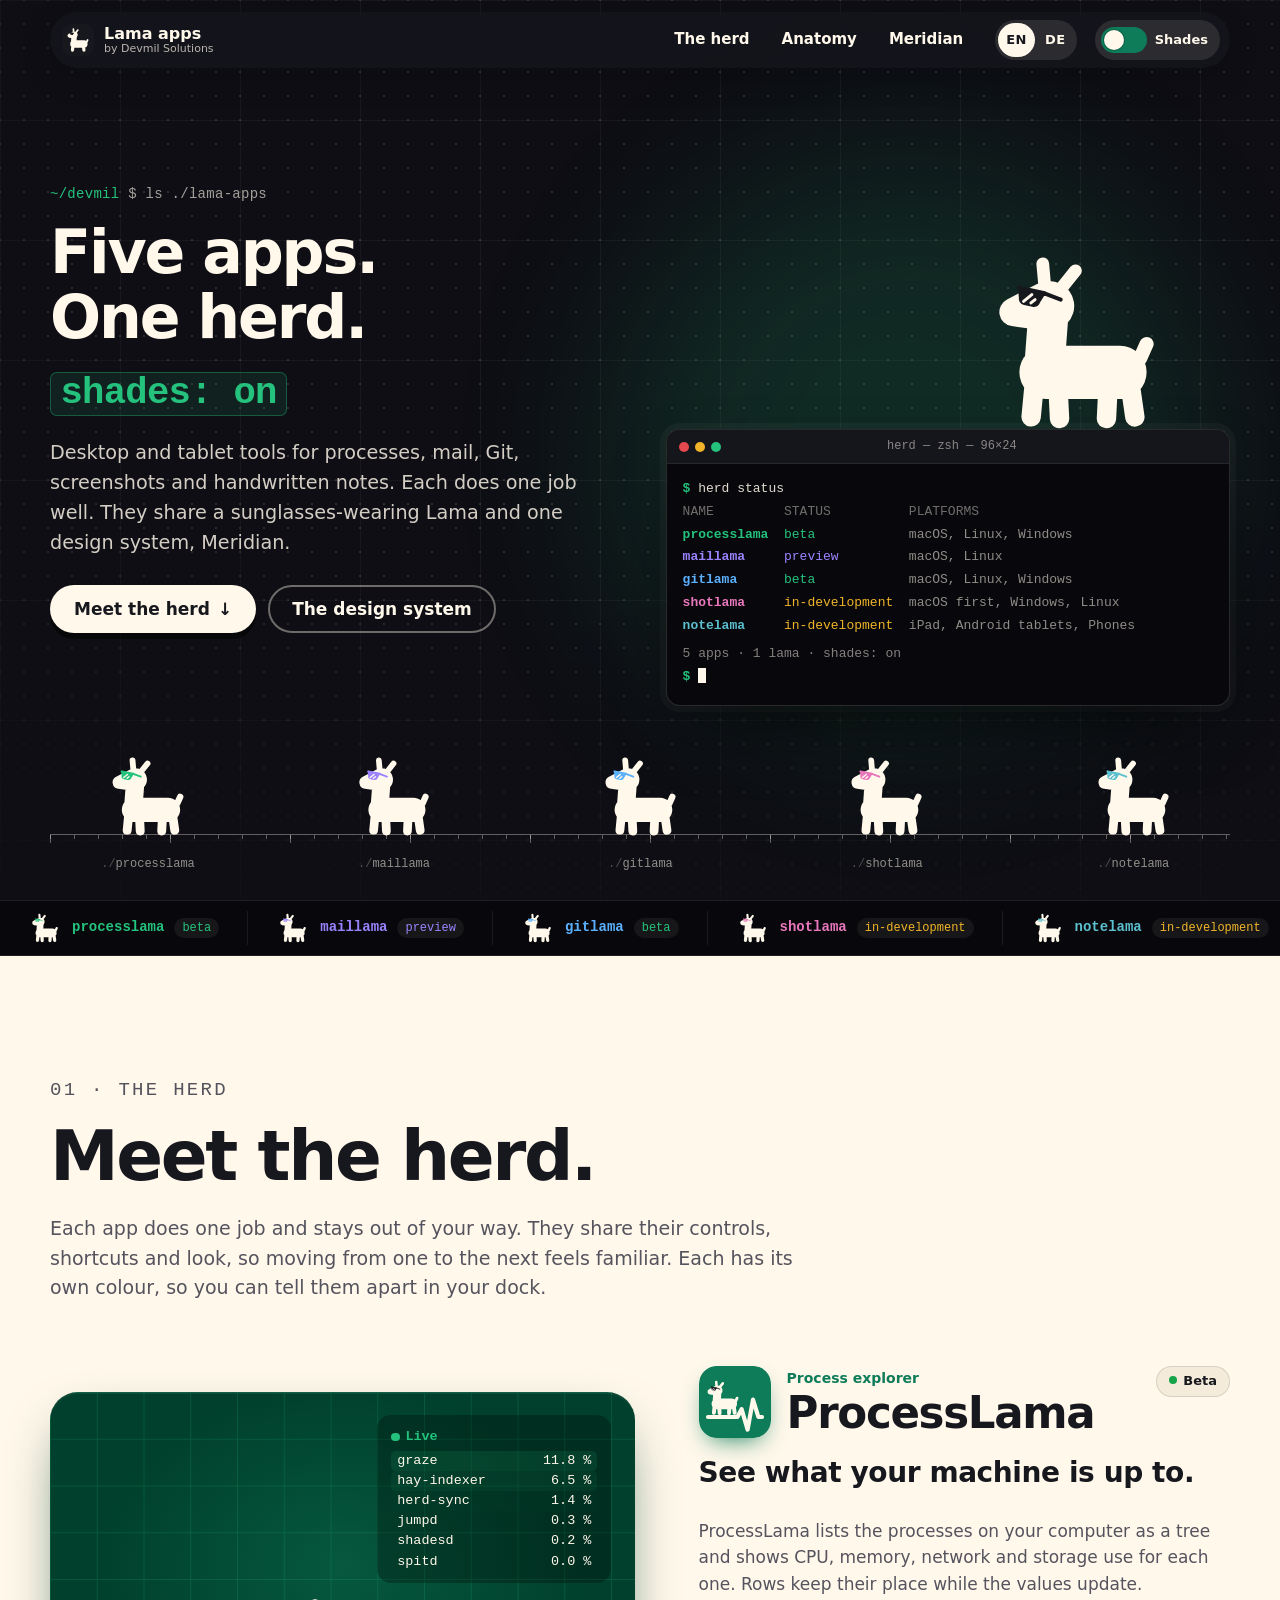
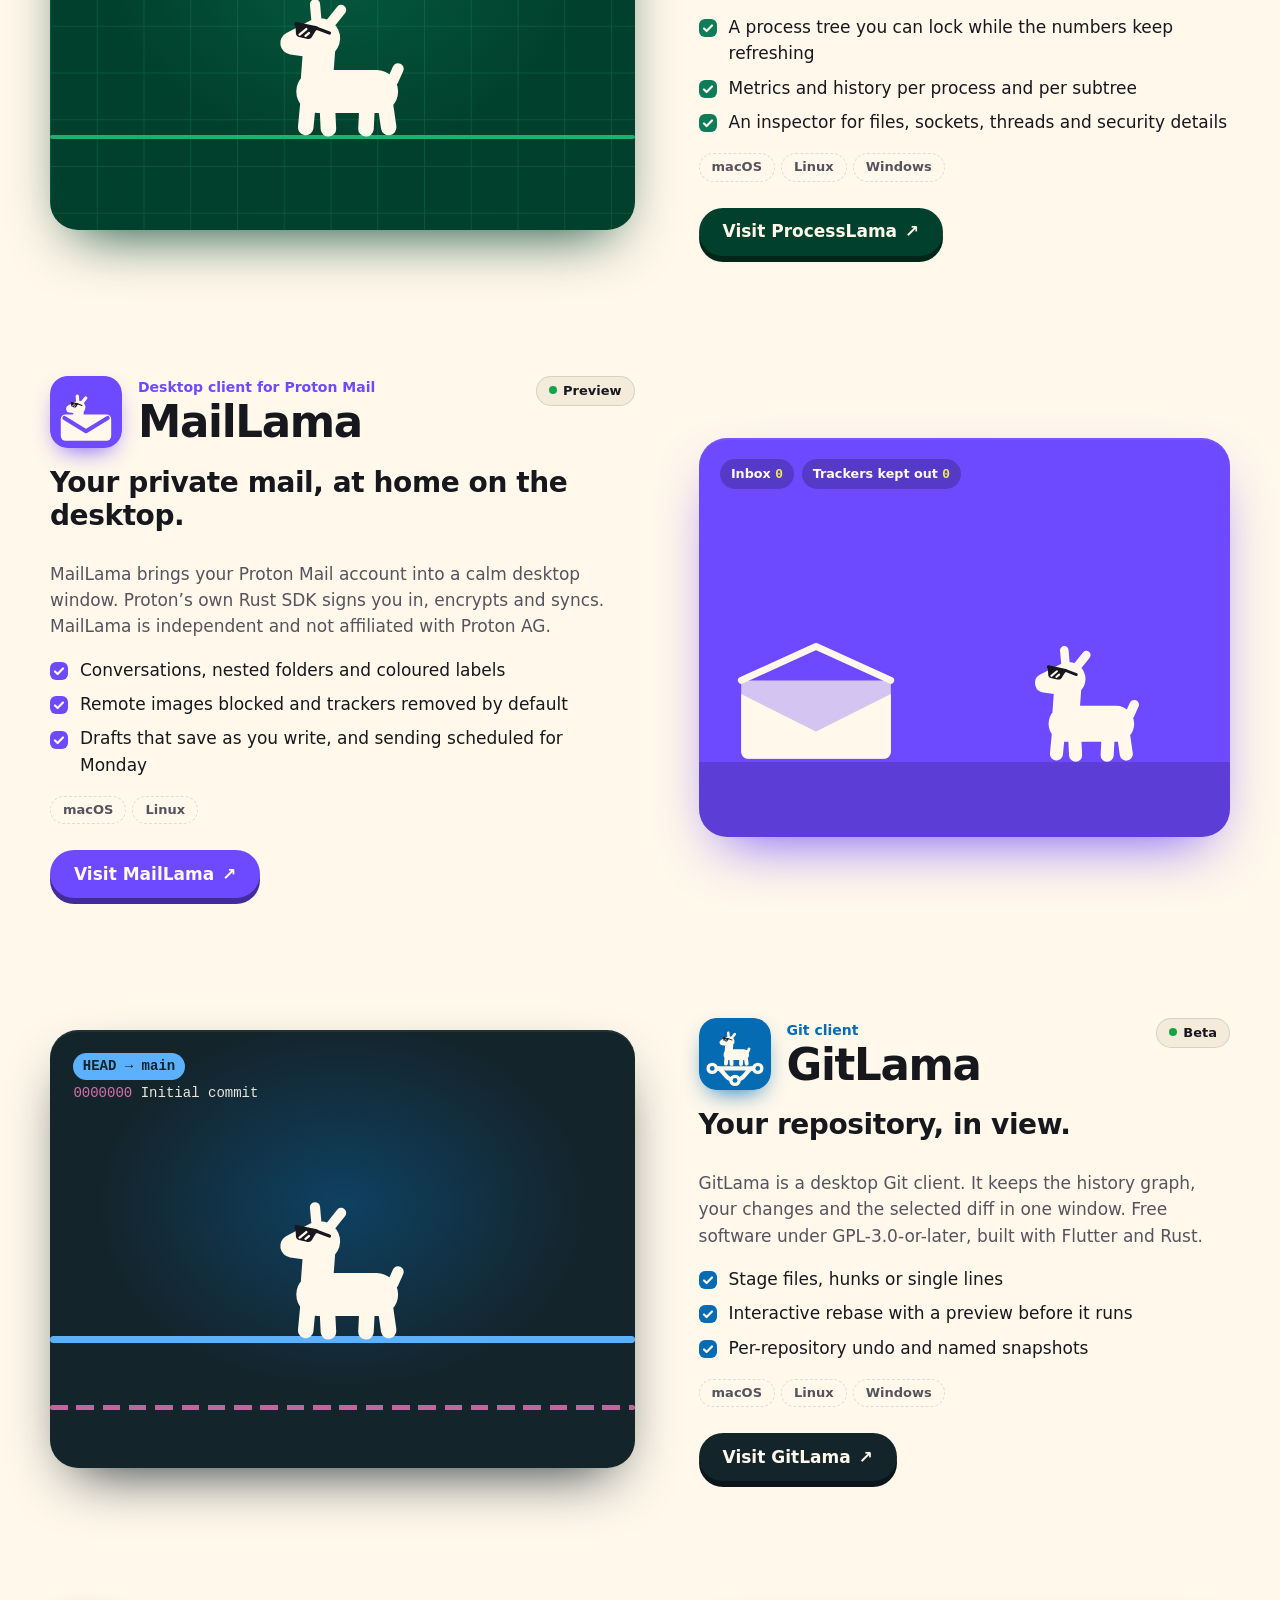
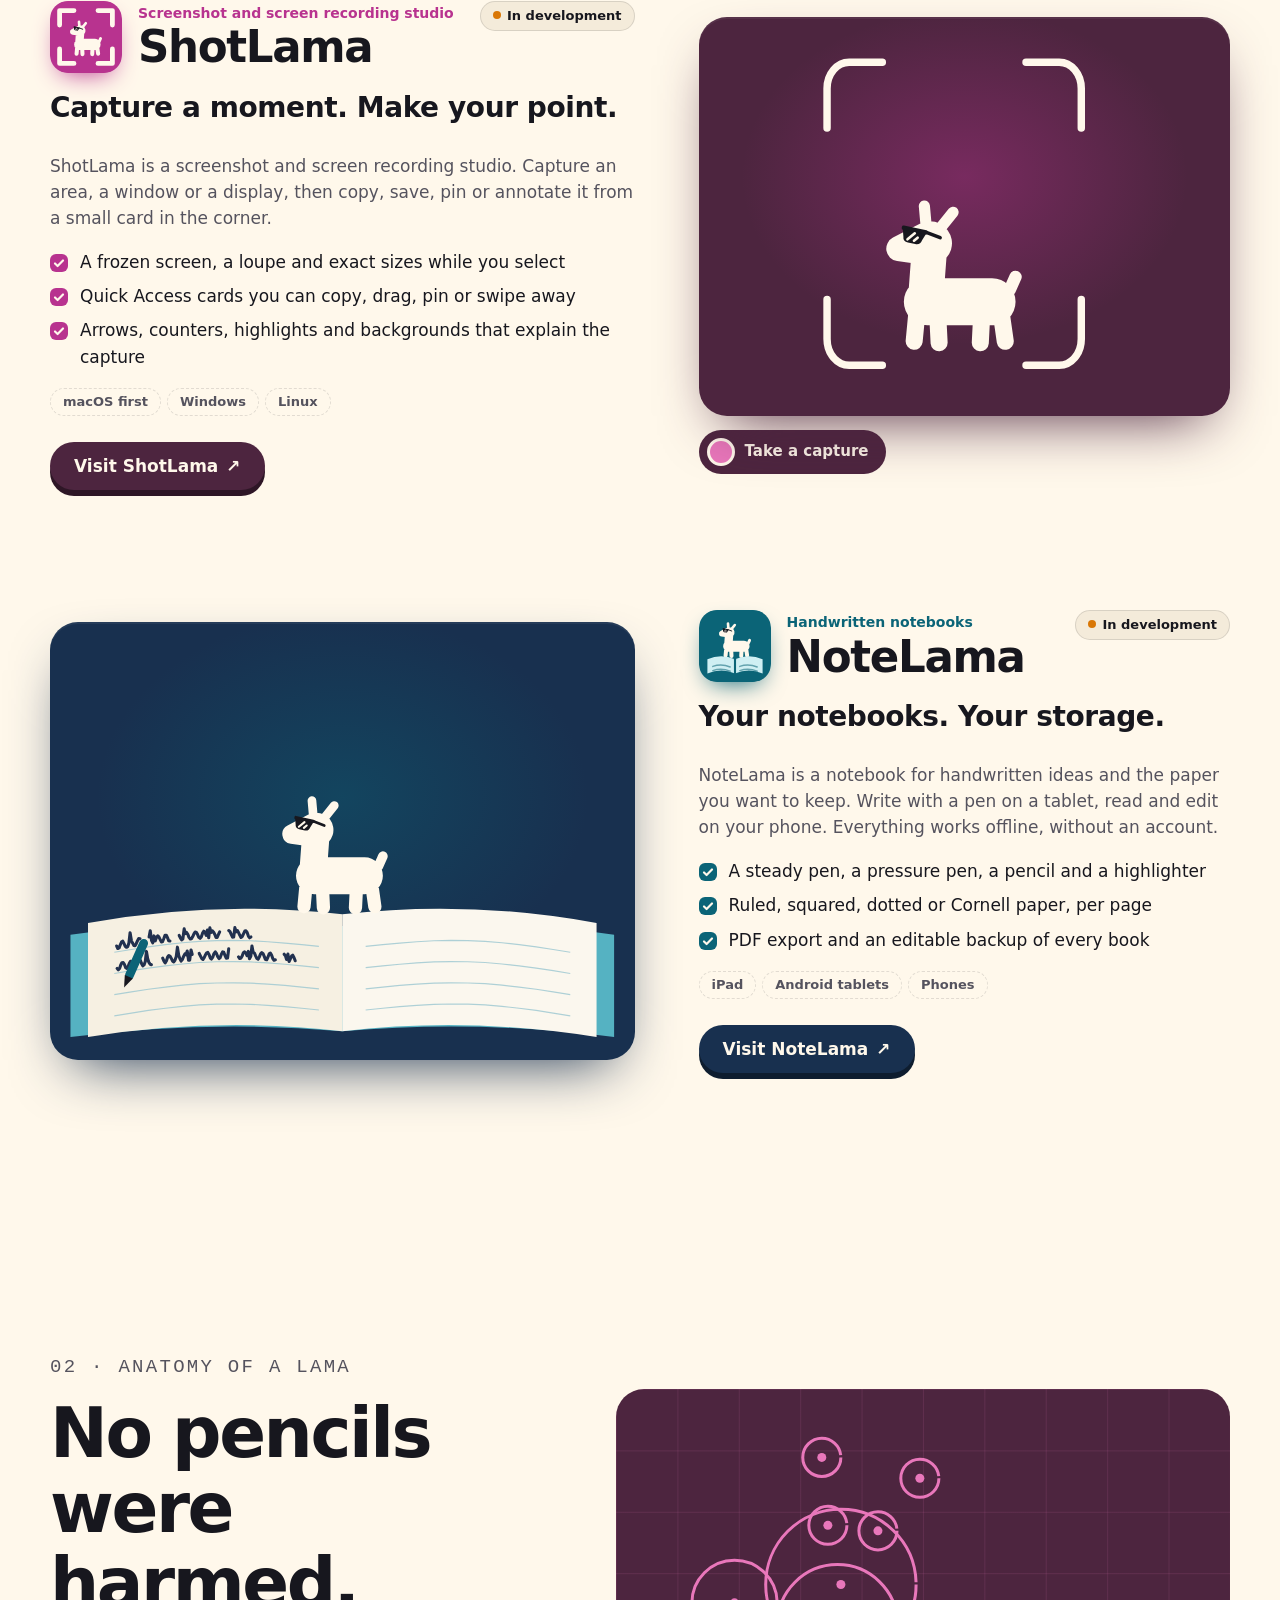
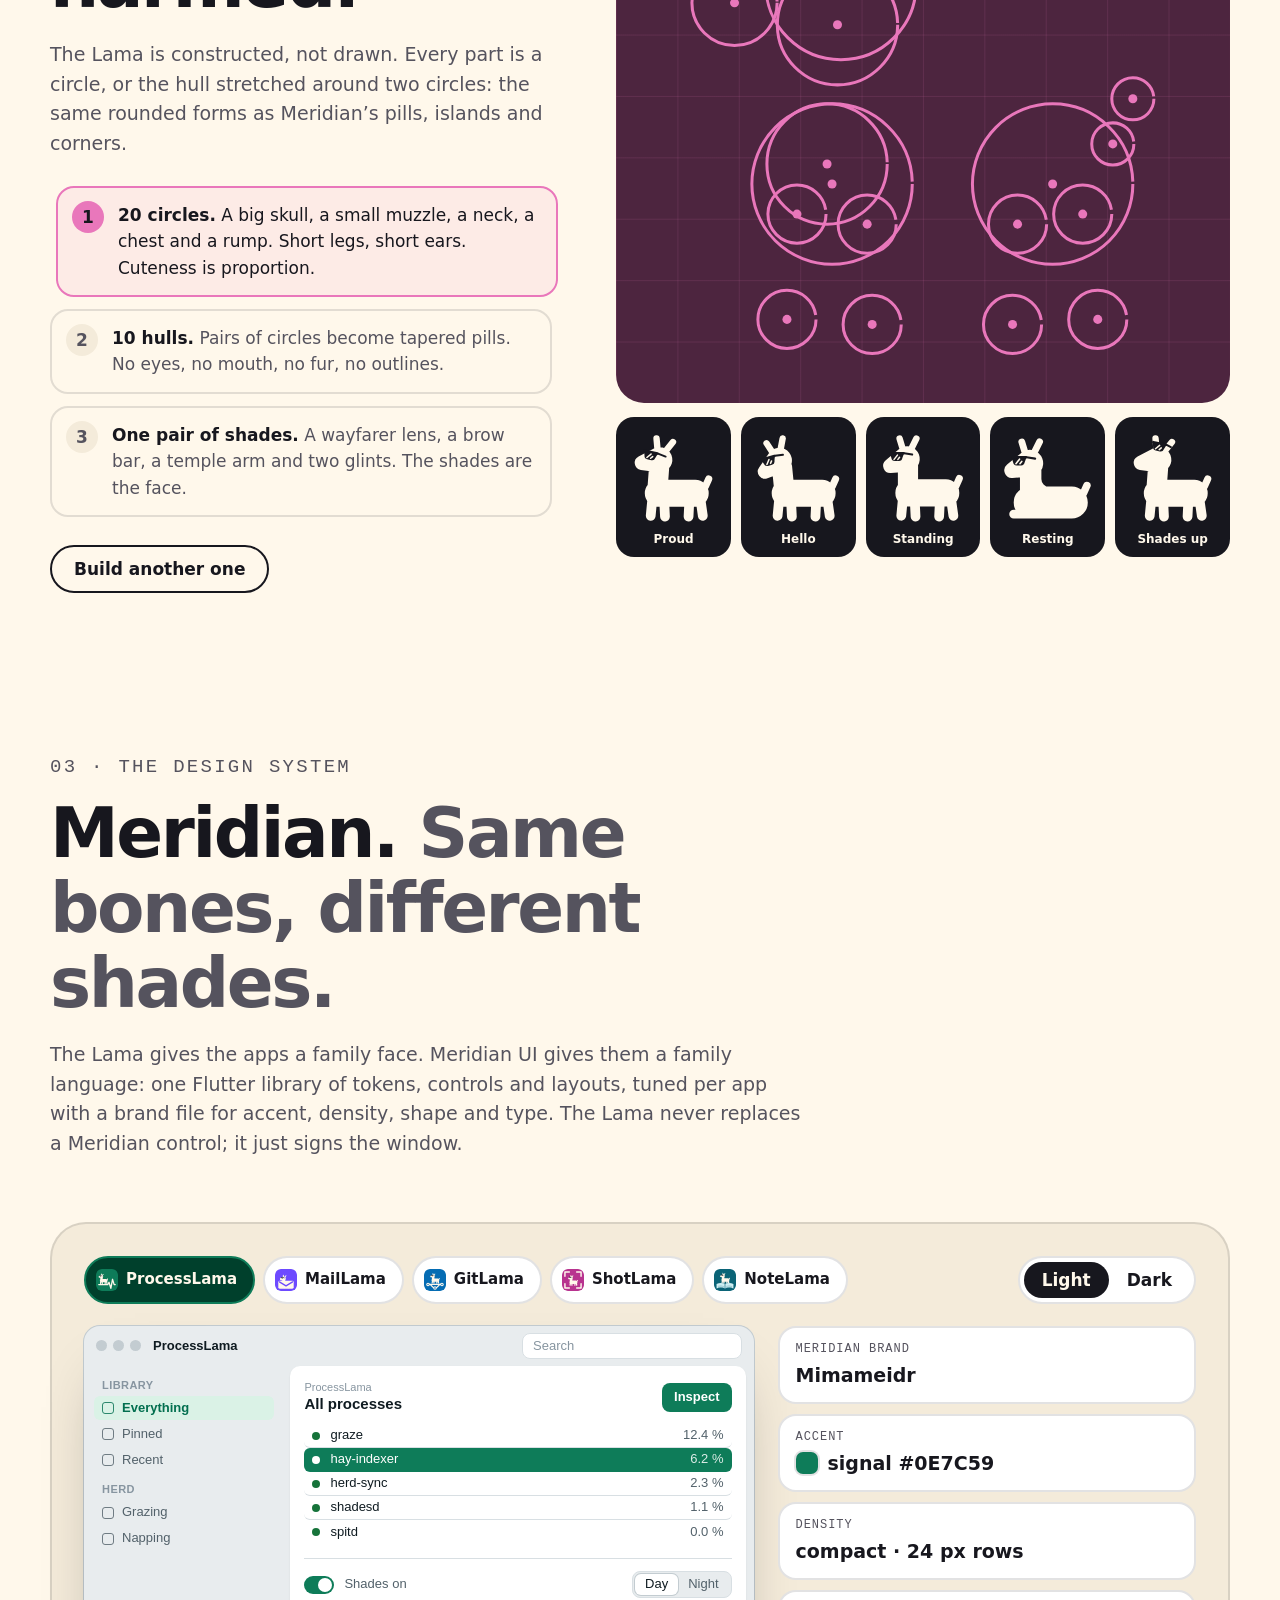
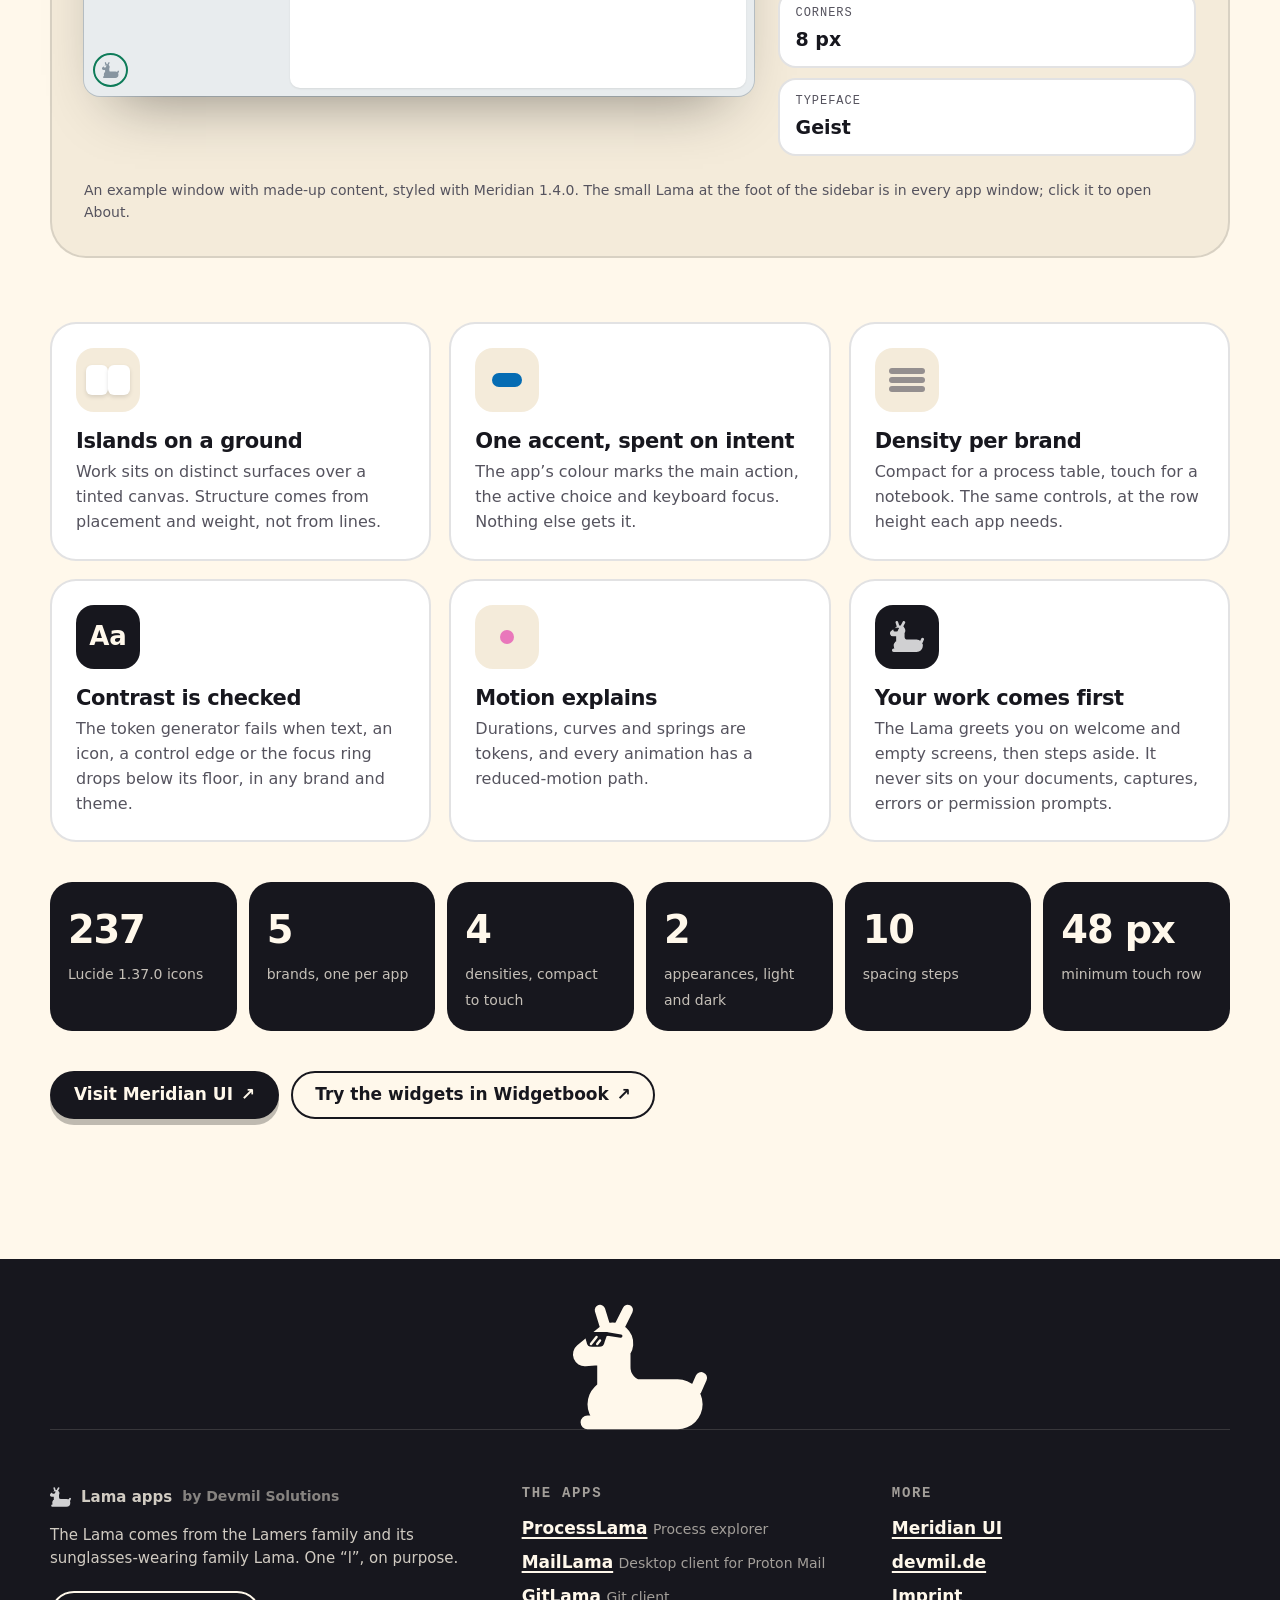
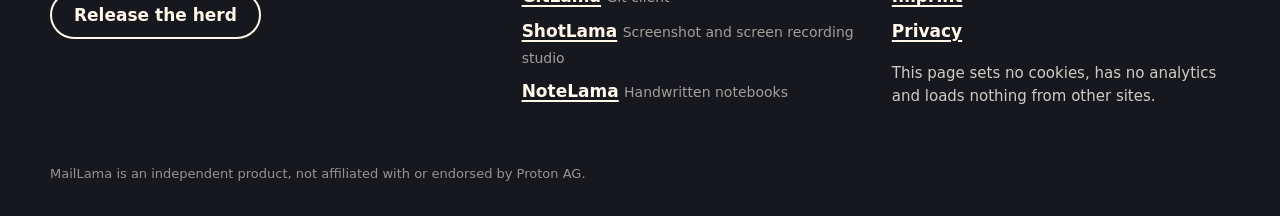
==== commit cc5b0258: "Sync website from Forgejo Mirrored from ba5cb77d79e359b6755cc4e1254f83ab659bcdf3." ====
--- a/webfront/index.html
+++ b/webfront/index.html
@@ -14,7 +14,7 @@
   <link rel="canonical" href="https://devmil.de/lama-apps/">
   <link rel="icon" type="image/svg+xml" href="favicon.9982ad21af0a.svg">
   <link rel="stylesheet" href="assets/637ff2e9ffa9/web/lama-antics.css">
-  <link rel="stylesheet" href="style.66a82630e5cc.css">
+  <link rel="stylesheet" href="style.733af6fbbc46.css">
   <script>document.documentElement.dataset.theme = matchMedia("(prefers-color-scheme: dark)").matches ? "dark" : "light";</script>
 </head>
 <body>
@@ -354,6 +354,6 @@
 
   <script type="application/json" id="site-data">{"brands":{"mimameidr":{"app":"ProcessLama","meridian":"Mimameidr","accentName":"signal","density":"compact","row":24,"radius":8,"radiusLg":10,"face":"Geist","light":{"ground":"#E8ECEE","ground-hover":"#DCE2E5","pane":"#FFFFFF","pane-alt":"#F6F8F9","ink":"#0F1B21","ink-muted":"#52616A","ink-faint":"#8795A0","line":"#D8DFE3","line-strong":"#C3CCD1","control-edge":"#85929A","success":"#16733A","warning":"#9A5B00","danger":"#B42318","accent":"#0E7C59","on-accent":"#FFFFFF","accent-soft":"#DAF2E6","accent-ink":"#026F4F","focus":"#0E7C59","brand":"#00402C"},"dark":{"ground":"#0B151A","ground-hover":"#13222A","pane":"#122027","pane-alt":"#0F1B21","ink":"#E4ECEF","ink-muted":"#93A5AE","ink-faint":"#5E717B","line":"#21323B","line-strong":"#2C414B","control-edge":"#667A84","success":"#4AC26B","warning":"#E3A948","danger":"#FF6B61","accent":"#24C27D","on-accent":"#03130C","accent-soft":"#0B3627","accent-ink":"#80D6B0","focus":"#80D6B0","brand":"#1A533E"}},"crossproton":{"app":"MailLama","meridian":"CrossProton","accentName":"violet","density":"regular","row":28,"radius":10,"radiusLg":14,"face":"Inter","light":{"ground":"#E8ECEE","ground-hover":"#DCE2E5","pane":"#FFFFFF","pane-alt":"#F6F8F9","ink":"#0F1B21","ink-muted":"#52616A","ink-faint":"#8795A0","line":"#D8DFE3","line-strong":"#C3CCD1","control-edge":"#85929A","success":"#16733A","warning":"#9A5B00","danger":"#B42318","accent":"#6D4AFF","on-accent":"#FFFFFF","accent-soft":"#EEEAFF","accent-ink":"#5636DC","focus":"#6D4AFF","brand":"#6D4AFF"},"dark":{"ground":"#0B151A","ground-hover":"#13222A","pane":"#122027","pane-alt":"#0F1B21","ink":"#E4ECEF","ink-muted":"#93A5AE","ink-faint":"#5E717B","line":"#21323B","line-strong":"#2C414B","control-edge":"#667A84","success":"#4AC26B","warning":"#E3A948","danger":"#FF6B61","accent":"#9B83FF","on-accent":"#120B2B","accent-soft":"#312657","accent-ink":"#B7A6FF","focus":"#B7A6FF","brand":"#6D4AFF"}},"northspline":{"app":"GitLama","meridian":"Northspline","accentName":"cerulean","density":"regular","row":28,"radius":7,"radiusLg":10,"face":null,"light":{"ground":"#E8ECEE","ground-hover":"#DCE2E5","pane":"#FFFFFF","pane-alt":"#F6F8F9","ink":"#0F1B21","ink-muted":"#52616A","ink-faint":"#8795A0","line":"#D8DFE3","line-strong":"#C3CCD1","control-edge":"#85929A","success":"#16733A","warning":"#9A5B00","danger":"#B42318","accent":"#056CB3","on-accent":"#FFFFFF","accent-soft":"#DBEBFC","accent-ink":"#0160A0","focus":"#056CB3","brand":"#14242B"},"dark":{"ground":"#0B151A","ground-hover":"#13222A","pane":"#122027","pane-alt":"#0F1B21","ink":"#E4ECEF","ink-muted":"#93A5AE","ink-faint":"#5E717B","line":"#21323B","line-strong":"#2C414B","control-edge":"#667A84","success":"#4AC26B","warning":"#E3A948","danger":"#FF6B61","accent":"#5BB1FE","on-accent":"#06111D","accent-soft":"#16334D","accent-ink":"#87C4FE","focus":"#87C4FE","brand":"#1F3A48"}},"shotlama":{"app":"ShotLama","meridian":"ShotLama","accentName":"magenta","density":"regular","row":28,"radius":9,"radiusLg":12,"face":null,"light":{"ground":"#ECECF1","ground-hover":"#E1E1E8","pane":"#FFFFFF","pane-alt":"#F7F7FA","ink":"#14141B","ink-muted":"#575769","ink-faint":"#8F8FA0","line":"#DFDFE7","line-strong":"#C9C9D4","control-edge":"#84849A","success":"#16733A","warning":"#9A5B00","danger":"#B42318","accent":"#B8338F","on-accent":"#FFFFFF","accent-soft":"#FBE4F0","accent-ink":"#A72A82","focus":"#B8338F","brand":"#4D253F"},"dark":{"ground":"#0F0F14","ground-hover":"#1A1A22","pane":"#17171E","pane-alt":"#131319","ink":"#EDEDF3","ink-muted":"#A3A3B4","ink-faint":"#666679","line":"#262630","line-strong":"#34343F","control-edge":"#71718A","success":"#4AC26B","warning":"#E3A948","danger":"#FF6B61","accent":"#E977BB","on-accent":"#180A13","accent-soft":"#412235","accent-ink":"#EFA7D2","focus":"#EFA7D2","brand":"#623852"}},"nibluma":{"app":"NoteLama","meridian":"Nibluma","accentName":"petrol","density":"touch","row":48,"radius":12,"radiusLg":18,"face":null,"light":{"ground":"#ECEAE6","ground-hover":"#E2DFD9","pane":"#FDFCFA","pane-alt":"#F6F4F0","ink":"#18212D","ink-muted":"#555D67","ink-faint":"#8C8A86","line":"#E1DDD6","line-strong":"#CEC9C1","control-edge":"#86827B","success":"#16733A","warning":"#9A5B00","danger":"#B42318","accent":"#0B6477","on-accent":"#FFFFFF","accent-soft":"#DDEEF0","accent-ink":"#0A5A6B","focus":"#0B6477","brand":"#18304F"},"dark":{"ground":"#151412","ground-hover":"#211F1C","pane":"#1D1C1A","pane-alt":"#191816","ink":"#ECE8E1","ink-muted":"#A9A398","ink-faint":"#6F6A63","line":"#2D2A27","line-strong":"#3A3632","control-edge":"#7E786F","success":"#4AC26B","warning":"#E3A948","danger":"#FF6B61","accent":"#5CC0CF","on-accent":"#03191E","accent-soft":"#17363B","accent-ink":"#80D2DE","focus":"#80D2DE","brand":"#22406A"}}},"apps":{"mimameidr":{"slug":"processlama","colors":["#24C27D","#0E7C59","#FFF8EB"]},"crossproton":{"slug":"maillama","colors":["#9B83FF","#6D4AFF","#FFF8EB"]},"northspline":{"slug":"gitlama","colors":["#5BB1FE","#056CB3","#FFF8EB"]},"shotlama":{"slug":"shotlama","colors":["#E977BB","#B8338F","#FFF8EB"]},"nibluma":{"slug":"notelama","colors":["#5CC0CF","#0B6477","#CFEFF3"]}},"studio":{"mimameidr":{"en":{"title":"All processes","button":"Inspect","rows":[["graze","12.4 %"],["hay-indexer","6.2 %"],["herd-sync","2.3 %"],["shadesd","1.1 %"],["spitd","0.0 %"]]},"de":{"title":"Alle Prozesse","button":"Untersuchen","rows":[["graze","12,4 %"],["hay-indexer","6,2 %"],["herd-sync","2,3 %"],["shadesd","1,1 %"],["spitd","0,0 %"]]}},"crossproton":{"en":{"title":"Inbox","button":"New message","rows":[["Alpaca cousin","Re: hats"],["The herd","Saturday hike?"],["Hay supplier","Invoice 42"],["Mum","Wear sunscreen"],["The sun","Re: re: glare"]]},"de":{"title":"Posteingang","button":"Neue Nachricht","rows":[["Alpaka-Cousin","Re: Hüte"],["Die Herde","Wanderung am Samstag?"],["Heulieferant","Rechnung 42"],["Mama","Sonnencreme nicht vergessen"],["Die Sonne","Re: Re: Blendung"]]}},"northspline":{"en":{"title":"History","button":"Commit","rows":[["Polish the shades","a3f9c1e"],["Remove the second L","7b2d004"],["Add more hay to the cache","c0ffee1"],["Merge branch 'lamerge'","5ade5ad"],["Bump herd to five","e1d2a3b"]]},"de":{"title":"Verlauf","button":"Commit","rows":[["Polish the shades","a3f9c1e"],["Remove the second L","7b2d004"],["Add more hay to the cache","c0ffee1"],["Merge branch 'lamerge'","5ade5ad"],["Bump herd to five","e1d2a3b"]]}},"shotlama":{"en":{"title":"Captures","button":"Capture","rows":[["Lama, mid-flip","1280 × 800"],["The sun, squinting","640 × 480"],["Five Lamas, one blur","1920 × 1080"],["Shades, close up","512 × 512"],["Hay, for scale","800 × 600"]]},"de":{"title":"Aufnahmen","button":"Aufnehmen","rows":[["Lama, mitten im Salto","1280 × 800"],["Die Sonne, blinzelnd","640 × 480"],["Fünf Lamas, eine Unschärfe","1920 × 1080"],["Sonnenbrille, ganz nah","512 × 512"],["Heu, zum Größenvergleich","800 × 600"]]}},"nibluma":{"en":{"title":"Library","button":"New notebook","rows":[["Field notes","12 pages"],["Hay recipes","4 pages"],["Shade sketches","9 pages"],["Herd names","1 page"],["Mountain doodles","23 pages"]]},"de":{"title":"Bibliothek","button":"Neues Notizbuch","rows":[["Feldnotizen","12 Seiten"],["Heurezepte","4 Seiten"],["Brillenskizzen","9 Seiten"],["Herdennamen","1 Seite"],["Bergkritzeleien","23 Seiten"]]}}},"i18n":{"en":{"meta.title":"The Lama apps · by Devmil Solutions","meta.description":"ProcessLama, MailLama, GitLama, ShotLama and NoteLama: Five focused apps by Devmil Solutions, one sunglasses-wearing Lama and the Meridian design system they share.","skip":"Skip to content","header.home":"The Lama apps, top of page","header.home_page":"The Lama apps, home page","header.wordmark":"Lama apps","header.by":"by Devmil Solutions","nav.label":"Main","nav.apps":"The herd","nav.build":"Anatomy","lang.label":"Language","theme.label":"Dark appearance","theme.shades":"Shades","hero.title_apps":"Five apps.","hero.title_herd":"One herd.","hero.lead":"Desktop and tablet tools for processes, mail, Git, screenshots and handwritten notes. Each does one job well. They share a sunglasses-wearing Lama and one design system, Meridian.","hero.cta_apps":"Meet the herd","hero.cta_meridian":"The design system","hero.terminal":"The apps at a glance","hero.herd":"The herd: jump to an app","apps.eyebrow":"01 · The herd","apps.title":"Meet the herd.","apps.intro":"Each app does one job and stays out of your way. They share their controls, shortcuts and look, so moving from one to the next feels familiar. Each has its own colour, so you can tell them apart in your dock.","app.platforms":"Platforms","app.visit":"Visit {app}","scene.inbox":"Inbox","scene.trackers":"Trackers kept out","build.eyebrow":"02 · Anatomy of a Lama","build.title":"No pencils were harmed.","build.intro":"The Lama is constructed, not drawn. Every part is a circle, or the hull stretched around two circles: the same rounded forms as Meridian’s pills, islands and corners.","build.step1_title":"20 circles.","build.step1":"A big skull, a small muzzle, a neck, a chest and a rump. Short legs, short ears. Cuteness is proportion.","build.step2_title":"10 hulls.","build.step2":"Pairs of circles become tapered pills. No eyes, no mouth, no fur, no outlines.","build.step3_title":"One pair of shades.","build.step3":"A wayfarer lens, a brow bar, a temple arm and two glints. The shades are the face.","build.again":"Build another one","build.poses":"The constructed poses","pose.proud":"Proud","pose.hello":"Hello","pose.standing":"Standing","pose.resting":"Resting","pose.shades_up":"Shades up","meridian.eyebrow":"03 · The design system","meridian.subtitle":"Same bones, different shades.","meridian.intro":"The Lama gives the apps a family face. Meridian UI gives them a family language: one Flutter library of tokens, controls and layouts, tuned per app with a brand file for accent, density, shape and type. The Lama never replaces a Meridian control; it just signs the window.","studio.brand":"Brand","studio.appearance":"Appearance","studio.light":"Light","studio.dark":"Dark","studio.mock":"A token demo window coloured with the selected brand","mock.search":"Search","mock.library":"Library","mock.everything":"Everything","mock.pinned":"Pinned","mock.recent":"Recent","mock.herd":"Herd","mock.grazing":"Grazing","mock.napping":"Napping","mock.shades_on":"Shades on","mock.day":"Day","mock.night":"Night","studio.fact_meridian":"Meridian brand","studio.fact_accent":"Accent","studio.fact_density":"Density","studio.fact_corners":"Corners","studio.fact_face":"Typeface","studio.note":"An example window with made-up content, styled with Meridian 1.4.0. The small Lama at the foot of the sidebar is in every app window; click it to open About.","principle.islands":"Islands on a ground","principle.islands_text":"Work sits on distinct surfaces over a tinted canvas. Structure comes from placement and weight, not from lines.","principle.accent":"One accent, spent on intent","principle.accent_text":"The app’s colour marks the main action, the active choice and keyboard focus. Nothing else gets it.","principle.density":"Density per brand","principle.density_text":"Compact for a process table, touch for a notebook. The same controls, at the row height each app needs.","principle.contrast":"Contrast is checked","principle.contrast_text":"The token generator fails when text, an icon, a control edge or the focus ring drops below its floor, in any brand and theme.","principle.motion":"Motion explains","principle.motion_text":"Durations, curves and springs are tokens, and every animation has a reduced-motion path.","principle.work":"Your work comes first","principle.work_text":"The Lama greets you on welcome and empty screens, then steps aside. It never sits on your documents, captures, errors or permission prompts.","facts.icons":"Lucide 1.37.0 icons","facts.brands":"brands, one per app","facts.densities":"densities, compact to touch","facts.themes":"appearances, light and dark","facts.spacing":"spacing steps","facts.touch":"minimum touch row","meridian.visit":"Visit Meridian UI","meridian.widgetbook":"Try the widgets in Widgetbook","footer.about":"The Lama comes from the Lamers family and its sunglasses-wearing family Lama. One “l”, on purpose.","footer.stampede":"Release the herd","footer.apps":"The apps","footer.more":"More","footer.imprint":"Imprint","footer.privacy":"Privacy","footer.privacy_note":"This page sets no cookies, has no analytics and loads nothing from other sites.","footer.fine":"MailLama is an independent product, not affiliated with or endorsed by Proton AG.","legal.imprint_title":"Imprint · The Lama apps","legal.imprint_description":"Imprint of the Lama apps family page by Devmil Solutions.","legal.privacy_title":"Privacy Policy · The Lama apps","legal.privacy_description":"How the Lama apps family page by Devmil Solutions handles personal data.","studio.rows":"{row} px rows","studio.face_platform":"Platform face","density.compact":"compact","density.regular":"regular","density.comfortable":"comfortable","density.touch":"touch","app.mimameidr.job":"Process explorer","app.mimameidr.status":"Beta","app.mimameidr.tagline":"See what your machine is up to.","app.mimameidr.summary":"ProcessLama lists the processes on your computer as a tree and shows CPU, memory, network and storage use for each one. Rows keep their place while the values update.","app.mimameidr.scene_label":"A Lama hops over the beats of a pulse line while a small process list ticks.","app.mimameidr.title":"ProcessLama: Process explorer","app.mimameidr.visit":"Visit ProcessLama","app.mimameidr.features.0":"A process tree you can lock while the numbers keep refreshing","app.mimameidr.features.1":"Metrics and history per process and per subtree","app.mimameidr.features.2":"An inspector for files, sockets, threads and security details","app.mimameidr.platforms.0":"macOS","app.mimameidr.platforms.1":"Linux","app.mimameidr.platforms.2":"Windows","app.crossproton.job":"Desktop client for Proton Mail","app.crossproton.status":"Preview","app.crossproton.tagline":"Your private mail, at home on the desktop.","app.crossproton.summary":"MailLama brings your Proton Mail account into a calm desktop window. Proton’s own Rust SDK signs you in, encrypts and syncs. MailLama is independent and not affiliated with Proton AG.","app.crossproton.scene_label":"Letters fly into an envelope beside a Lama, which butts the tracking letters away.","app.crossproton.title":"MailLama: Desktop client for Proton Mail","app.crossproton.visit":"Visit MailLama","app.crossproton.features.0":"Conversations, nested folders and coloured labels","app.crossproton.features.1":"Remote images blocked and trackers removed by default","app.crossproton.features.2":"Drafts that save as you write, and sending scheduled for Monday","app.crossproton.platforms.0":"macOS","app.crossproton.platforms.1":"Linux","app.northspline.job":"Git client","app.northspline.status":"Beta","app.northspline.tagline":"Your repository, in view.","app.northspline.summary":"GitLama is a desktop Git client. It keeps the history graph, your changes and the selected diff in one window. Free software under GPL-3.0-or-later, built with Flutter and Rust.","app.northspline.scene_label":"Commits slide along a branch line under a Lama, which jumps over each one.","app.northspline.title":"GitLama: Git client","app.northspline.visit":"Visit GitLama","app.northspline.features.0":"Stage files, hunks or single lines","app.northspline.features.1":"Interactive rebase with a preview before it runs","app.northspline.features.2":"Per-repository undo and named snapshots","app.northspline.platforms.0":"macOS","app.northspline.platforms.1":"Linux","app.northspline.platforms.2":"Windows","app.shotlama.job":"Screenshot and screen recording studio","app.shotlama.status":"In development","app.shotlama.tagline":"Capture a moment. Make your point.","app.shotlama.summary":"ShotLama is a screenshot and screen recording studio. Capture an area, a window or a display, then copy, save, pin or annotate it from a small card in the corner.","app.shotlama.scene_label":"A Lama in crop corners jumps for the shutter; each capture lands in a small card.","app.shotlama.title":"ShotLama: Screenshot and screen recording studio","app.shotlama.visit":"Visit ShotLama","app.shotlama.action":"Take a capture","app.shotlama.features.0":"A frozen screen, a loupe and exact sizes while you select","app.shotlama.features.1":"Quick Access cards you can copy, drag, pin or swipe away","app.shotlama.features.2":"Arrows, counters, highlights and backgrounds that explain the capture","app.shotlama.platforms.0":"macOS first","app.shotlama.platforms.1":"Windows","app.shotlama.platforms.2":"Linux","app.nibluma.job":"Handwritten notebooks","app.nibluma.status":"In development","app.nibluma.tagline":"Your notebooks. Your storage.","app.nibluma.summary":"NoteLama is a notebook for handwritten ideas and the paper you want to keep. Write with a pen on a tablet, read and edit on your phone. Everything works offline, without an account.","app.nibluma.scene_label":"A Lama on an open notebook watches handwriting appear and hops as the page turns.","app.nibluma.title":"NoteLama: Handwritten notebooks","app.nibluma.visit":"Visit NoteLama","app.nibluma.features.0":"A steady pen, a pressure pen, a pencil and a highlighter","app.nibluma.features.1":"Ruled, squared, dotted or Cornell paper, per page","app.nibluma.features.2":"PDF export and an editable backup of every book","app.nibluma.platforms.0":"iPad","app.nibluma.platforms.1":"Android tablets","app.nibluma.platforms.2":"Phones"},"de":{"meta.title":"Die Lama-Apps · von Devmil Solutions","meta.description":"ProcessLama, MailLama, GitLama, ShotLama und NoteLama: fünf fokussierte Apps von Devmil Solutions, ein Lama mit Sonnenbrille und das gemeinsame Designsystem Meridian.","skip":"Zum Inhalt springen","header.home":"Die Lama-Apps, zum Seitenanfang","header.home_page":"Die Lama-Apps, Startseite","header.wordmark":"Lama-Apps","header.by":"von Devmil Solutions","nav.label":"Hauptnavigation","nav.apps":"Die Herde","nav.build":"Anatomie","lang.label":"Sprache","theme.label":"Dunkle Darstellung","theme.shades":"Brille","hero.title_apps":"Fünf Apps.","hero.title_herd":"Eine Herde.","hero.lead":"Werkzeuge für Desktop und Tablet: für Prozesse, Mail, Git, Screenshots und handschriftliche Notizen. Jedes erledigt eine Aufgabe gut. Gemeinsam haben sie ein Lama mit Sonnenbrille und ein Designsystem: Meridian.","hero.cta_apps":"Die Herde kennenlernen","hero.cta_meridian":"Das Designsystem","hero.terminal":"Die Apps auf einen Blick","hero.herd":"Die Herde: zu einer App springen","apps.eyebrow":"01 · Die Herde","apps.title":"Das ist die Herde.","apps.intro":"Jede App erledigt eine Aufgabe und hält sich sonst zurück. Bedienelemente, Tastenkürzel und Aussehen sind überall gleich, deshalb fühlt sich der Wechsel von einer App zur nächsten vertraut an. Jede hat ihre eigene Farbe, so lassen sie sich im Dock leicht unterscheiden.","app.platforms":"Plattformen","app.visit":"{app} besuchen","scene.inbox":"Posteingang","scene.trackers":"Abgewehrte Tracker","build.eyebrow":"02 · Anatomie eines Lamas","build.title":"Kein Bleistift kam zu Schaden.","build.intro":"Das Lama ist konstruiert, nicht gezeichnet. Jedes Teil ist ein Kreis oder die Hülle um zwei Kreise: dieselben runden Formen wie Meridians Pillen, Inseln und Ecken.","build.step1_title":"20 Kreise.","build.step1":"Ein großer Schädel, eine kleine Schnauze, ein Hals, eine Brust und ein Hinterteil. Kurze Beine, kurze Ohren. Niedlichkeit ist eine Frage der Proportion.","build.step2_title":"10 Hüllen.","build.step2":"Aus Kreispaaren werden spitz zulaufende Pillen. Keine Augen, kein Mund, kein Fell, keine Umrisse.","build.step3_title":"Eine Sonnenbrille.","build.step3":"Ein Wayfarer-Glas, ein Brauensteg, ein Bügel und zwei Lichtreflexe. Die Sonnenbrille ist das Gesicht.","build.again":"Noch eins bauen","build.poses":"Die konstruierten Posen","pose.proud":"Stolz","pose.hello":"Hallo","pose.standing":"Stehend","pose.resting":"Ruhend","pose.shades_up":"Brille hoch","meridian.eyebrow":"03 · Das Designsystem","meridian.subtitle":"Gleiche Knochen, andere Töne.","meridian.intro":"Das Lama gibt den Apps ein gemeinsames Gesicht. Meridian UI gibt ihnen eine gemeinsame Sprache: eine Flutter-Bibliothek mit Tokens, Bedienelementen und Layouts, pro App abgestimmt über eine Markendatei für Akzentfarbe, Dichte, Form und Schrift. Das Lama ersetzt nie ein Meridian-Bedienelement; es signiert nur das Fenster.","studio.brand":"Marke","studio.appearance":"Darstellung","studio.light":"Hell","studio.dark":"Dunkel","studio.mock":"Ein Token-Demofenster in den Farben der gewählten Marke","mock.search":"Suchen","mock.library":"Bibliothek","mock.everything":"Alles","mock.pinned":"Angeheftet","mock.recent":"Zuletzt","mock.herd":"Herde","mock.grazing":"Grasend","mock.napping":"Dösend","mock.shades_on":"Brille auf","mock.day":"Tag","mock.night":"Nacht","studio.fact_meridian":"Meridian-Marke","studio.fact_accent":"Akzent","studio.fact_density":"Dichte","studio.fact_corners":"Ecken","studio.fact_face":"Schrift","studio.note":"Ein Beispielfenster mit erfundenen Inhalten, gestaltet mit Meridian 1.4.0. Das kleine Lama unten in der Seitenleiste steckt in jedem App-Fenster; ein Klick darauf öffnet „Über“.","principle.islands":"Inseln auf einem Grund","principle.islands_text":"Die Arbeit liegt auf eigenen Flächen über einem getönten Hintergrund. Struktur entsteht durch Anordnung und Gewicht, nicht durch Linien.","principle.accent":"Ein Akzent, gezielt eingesetzt","principle.accent_text":"Die Farbe der App markiert die Hauptaktion, die aktive Auswahl und den Tastaturfokus. Sonst nichts.","principle.density":"Dichte pro Marke","principle.density_text":"Kompakt für eine Prozesstabelle, touchfreundlich für ein Notizbuch. Dieselben Bedienelemente, in der Zeilenhöhe, die jede App braucht.","principle.contrast":"Kontrast wird geprüft","principle.contrast_text":"Der Token-Generator bricht ab, wenn Text, ein Symbol, der Rand eines Bedienelements oder der Fokusring unter den Mindestkontrast fällt, in jeder Marke und jeder Darstellung.","principle.motion":"Bewegung erklärt","principle.motion_text":"Dauern, Kurven und Federn sind Tokens, und jede Animation hat eine Variante für reduzierte Bewegung.","principle.work":"Ihre Arbeit geht vor","principle.work_text":"Das Lama begrüßt Sie auf Willkommens- und leeren Bildschirmen und tritt dann zur Seite. Es sitzt nie auf Ihren Dokumenten, Aufnahmen, Fehlermeldungen oder Berechtigungsabfragen.","facts.icons":"Lucide 1.37.0-Symbole","facts.brands":"Marken, eine pro App","facts.densities":"Dichten, von kompakt bis Touch","facts.themes":"Darstellungen, hell und dunkel","facts.spacing":"Abstandsstufen","facts.touch":"minimale Touch-Zeile","meridian.visit":"Meridian UI besuchen","meridian.widgetbook":"Die Widgets im Widgetbook ausprobieren","footer.about":"Das Lama stammt von der Familie Lamers und ihrem Familien-Lama mit Sonnenbrille. Auch im Englischen schreibt es sich bewusst mit einem „l“.","footer.stampede":"Die Herde loslassen","footer.apps":"Die Apps","footer.more":"Mehr","footer.imprint":"Impressum","footer.privacy":"Datenschutz","footer.privacy_note":"Diese Seite setzt keine Cookies, verwendet keine Analyse und lädt nichts von anderen Websites.","footer.fine":"MailLama ist ein unabhängiges Produkt. Es ist weder mit der Proton AG verbunden noch von ihr unterstützt.","legal.imprint_title":"Impressum · Die Lama-Apps","legal.imprint_description":"Impressum der Familienseite der Lama-Apps von Devmil Solutions.","legal.privacy_title":"Datenschutzerklärung · Die Lama-Apps","legal.privacy_description":"Wie die Familienseite der Lama-Apps von Devmil Solutions mit personenbezogenen Daten umgeht.","studio.rows":"{row}-px-Zeilen","studio.face_platform":"Systemschrift","density.compact":"kompakt","density.regular":"normal","density.comfortable":"komfortabel","density.touch":"Touch","app.mimameidr.job":"Prozess-Explorer","app.mimameidr.status":"Beta","app.mimameidr.tagline":"Sehen Sie, was Ihr Rechner gerade tut.","app.mimameidr.summary":"ProcessLama zeigt die Prozesse auf Ihrem Computer als Baum, mit CPU-, Speicher-, Netzwerk- und Datenträgernutzung für jeden einzelnen. Die Zeilen behalten ihren Platz, während sich die Werte aktualisieren.","app.mimameidr.scene_label":"Ein Lama hüpft über die Schläge einer Pulslinie, während eine kleine Prozessliste tickt.","app.mimameidr.title":"ProcessLama: Prozess-Explorer","app.mimameidr.visit":"ProcessLama besuchen","app.mimameidr.features.0":"Ein Prozessbaum, den Sie fixieren können, während die Zahlen weiterlaufen","app.mimameidr.features.1":"Messwerte und Verlauf pro Prozess und pro Teilbaum","app.mimameidr.features.2":"Ein Inspektor für Dateien, Sockets, Threads und Sicherheitsdetails","app.mimameidr.platforms.0":"macOS","app.mimameidr.platforms.1":"Linux","app.mimameidr.platforms.2":"Windows","app.crossproton.job":"Desktop-Client für Proton Mail","app.crossproton.status":"Vorschau","app.crossproton.tagline":"Ihre private Mail, zu Hause auf dem Desktop.","app.crossproton.summary":"MailLama bringt Ihr Proton-Mail-Konto in ein ruhiges Desktop-Fenster. Protons eigenes Rust-SDK übernimmt Anmeldung, Verschlüsselung und Synchronisierung. MailLama ist unabhängig und steht in keiner Verbindung zur Proton AG.","app.crossproton.scene_label":"Briefe fliegen neben einem Lama in einen Umschlag; die Tracking-Briefe stößt das Lama weg.","app.crossproton.title":"MailLama: Desktop-Client für Proton Mail","app.crossproton.visit":"MailLama besuchen","app.crossproton.features.0":"Unterhaltungen, verschachtelte Ordner und farbige Labels","app.crossproton.features.1":"Externe Bilder standardmäßig blockiert, Tracker entfernt","app.crossproton.features.2":"Entwürfe, die sich beim Schreiben speichern, und Senden, geplant für Montag","app.crossproton.platforms.0":"macOS","app.crossproton.platforms.1":"Linux","app.northspline.job":"Git-Client","app.northspline.status":"Beta","app.northspline.tagline":"Ihr Repository im Blick.","app.northspline.summary":"GitLama ist ein Git-Client für den Desktop. Er zeigt den Verlaufsgraphen, Ihre Änderungen und den ausgewählten Diff in einem Fenster. Freie Software unter GPL-3.0-or-later, gebaut mit Flutter und Rust.","app.northspline.scene_label":"Commits gleiten unter einem Lama eine Branch-Linie entlang; das Lama springt über jeden einzelnen.","app.northspline.title":"GitLama: Git-Client","app.northspline.visit":"GitLama besuchen","app.northspline.features.0":"Dateien, Hunks oder einzelne Zeilen stagen","app.northspline.features.1":"Interaktiver Rebase mit Vorschau, bevor er läuft","app.northspline.features.2":"Rückgängig machen und benannte Snapshots pro Repository","app.northspline.platforms.0":"macOS","app.northspline.platforms.1":"Linux","app.northspline.platforms.2":"Windows","app.shotlama.job":"Studio für Screenshots und Bildschirmaufnahmen","app.shotlama.status":"In Entwicklung","app.shotlama.tagline":"Einen Moment festhalten. Auf den Punkt bringen.","app.shotlama.summary":"ShotLama ist ein Studio für Screenshots und Bildschirmaufnahmen. Erfassen Sie einen Bereich, ein Fenster oder einen Bildschirm, und kopieren, speichern, heften oder beschriften Sie die Aufnahme dann über eine kleine Karte in der Ecke.","app.shotlama.scene_label":"Ein Lama in Zuschneide-Ecken springt zum Auslöser; jede Aufnahme landet in einer kleinen Karte.","app.shotlama.title":"ShotLama: Studio für Screenshots und Bildschirmaufnahmen","app.shotlama.visit":"ShotLama besuchen","app.shotlama.action":"Aufnahme machen","app.shotlama.features.0":"Ein eingefrorener Bildschirm, eine Lupe und exakte Maße beim Auswählen","app.shotlama.features.1":"Schnellzugriffskarten zum Kopieren, Ziehen, Anheften oder Wegwischen","app.shotlama.features.2":"Pfeile, Zähler, Markierungen und Hintergründe, die die Aufnahme erklären","app.shotlama.platforms.0":"macOS zuerst","app.shotlama.platforms.1":"Windows","app.shotlama.platforms.2":"Linux","app.nibluma.job":"Handschriftliche Notizbücher","app.nibluma.status":"In Entwicklung","app.nibluma.tagline":"Ihre Notizbücher. Ihr Speicher.","app.nibluma.summary":"NoteLama ist ein Notizbuch für handschriftliche Ideen und das Papier, das Sie behalten möchten. Schreiben Sie mit einem Stift auf dem Tablet, lesen und bearbeiten Sie auf dem Smartphone. Alles funktioniert offline, ohne Konto.","app.nibluma.scene_label":"Ein Lama auf einem offenen Notizbuch sieht zu, wie Handschrift erscheint, und hüpft, wenn die Seite umblättert.","app.nibluma.title":"NoteLama: Handschriftliche Notizbücher","app.nibluma.visit":"NoteLama besuchen","app.nibluma.features.0":"Ein gleichmäßiger Stift, ein druckempfindlicher Stift, ein Bleistift und ein Textmarker","app.nibluma.features.1":"Liniertes, kariertes, gepunktetes oder Cornell-Papier, pro Seite","app.nibluma.features.2":"PDF-Export und ein bearbeitbares Backup jedes Buchs","app.nibluma.platforms.0":"iPad","app.nibluma.platforms.1":"Android-Tablets","app.nibluma.platforms.2":"Smartphones"}}}</script>
   <script src="assets/637ff2e9ffa9/web/lama-antics.js" defer></script>
-  <script src="site.f02fa9607a53.js" defer></script>
+  <script src="site.505f2b6b1dd8.js" defer></script>
 </body>
 </html>
--- a/webfront/style.733af6fbbc46.css
+++ b/webfront/style.733af6fbbc46.css
@@ -0,0 +1,679 @@
+/* The Lama apps: family landing page. Plain CSS, no build step beyond
+   scripts/build_website.py, which only renames this file by its digest. */
+
+:root {
+  --graphite: #17171E;
+  --ivory: #FFF8EB;
+  --page: #FFF8EB;
+  --page-alt: #F4EBDA;
+  --card: #FFFFFF;
+  --ink: #17171E;
+  --ink-muted: #55535E;
+  --line: rgba(23, 23, 30, 0.12);
+  --focus: #056CB3;
+  --font: ui-rounded, "SF Pro Rounded", "Nunito", system-ui, -apple-system, "Segoe UI", Cantarell, "Noto Sans", sans-serif;
+  --mono: ui-monospace, "SF Mono", "JetBrains Mono", Menlo, Consolas, monospace;
+  --ease: cubic-bezier(0.2, 0, 0, 1);
+  --spring: cubic-bezier(0.34, 1.56, 0.64, 1);
+  --radius: 28px;
+  --wrap: 1180px;
+  color-scheme: light;
+}
+
+[data-theme="dark"] {
+  --page: #121218;
+  --page-alt: #17171E;
+  --card: #1D1D26;
+  --ink: #FFF8EB;
+  --ink-muted: #B9B4AA;
+  --line: rgba(255, 248, 235, 0.12);
+  --focus: #5BB1FE;
+  color-scheme: dark;
+}
+
+*, *::before, *::after { box-sizing: border-box; }
+html { scroll-behavior: smooth; -webkit-text-size-adjust: 100%; }
+body {
+  margin: 0;
+  font-family: var(--font);
+  font-size: 17px;
+  line-height: 1.55;
+  color: var(--ink);
+  background: var(--page);
+  transition: background-color 500ms var(--ease), color 500ms var(--ease);
+  overflow-x: hidden;
+}
+img, svg { display: block; max-width: 100%; }
+a { color: inherit; }
+button { font: inherit; color: inherit; }
+h1, h2, h3 { line-height: 1.08; letter-spacing: -0.02em; margin: 0; }
+p { margin: 0 0 1em; }
+:focus-visible { outline: 3px solid var(--focus); outline-offset: 3px; border-radius: 8px; }
+
+.skip {
+  position: absolute; left: 12px; top: -60px; z-index: 100;
+  padding: 10px 16px; border-radius: 999px; background: var(--graphite); color: var(--ivory);
+}
+.skip:focus { top: 12px; }
+
+/* Buttons ---------------------------------------------------------------- */
+.button {
+  display: inline-flex; align-items: center; gap: 8px;
+  min-height: 48px; padding: 0 22px; border-radius: 999px;
+  font-weight: 700; text-decoration: none; cursor: pointer;
+  border: 2px solid transparent;
+  transition: transform 200ms var(--spring), background-color 200ms var(--ease), box-shadow 200ms var(--ease);
+}
+.button:hover { transform: translateY(-2px) rotate(-1deg); }
+.button:active { transform: translateY(1px) scale(0.98); }
+.button.primary { background: var(--graphite); color: var(--ivory); box-shadow: 0 6px 0 rgba(0, 0, 0, 0.25); }
+.button.ghost { border-color: currentColor; background: transparent; }
+[data-theme="dark"] .button.primary { background: var(--ivory); color: var(--graphite); }
+
+.eyebrow {
+  font-family: var(--mono); font-size: 13px; letter-spacing: 0.12em; text-transform: uppercase;
+  color: var(--ink-muted); margin-bottom: 14px;
+}
+
+/* Header ----------------------------------------------------------------- */
+.site-header {
+  position: fixed; top: 12px; left: 50%; z-index: 50;
+  transform: translateX(-50%);
+  width: min(calc(100% - 24px), var(--wrap));
+  display: flex; align-items: center; gap: 18px;
+  padding: 8px 10px 8px 12px; border-radius: 999px;
+  background: rgba(23, 23, 30, 0.72); color: var(--ivory);
+  backdrop-filter: blur(14px) saturate(1.4); -webkit-backdrop-filter: blur(14px) saturate(1.4);
+  box-shadow: 0 10px 30px rgba(0, 0, 0, 0.18);
+}
+.wordmark { display: flex; align-items: center; gap: 10px; text-decoration: none; }
+.wordmark img { width: 32px; height: 32px; border-radius: 9px; transition: transform 400ms var(--spring); }
+.wordmark:hover img { transform: rotate(-12deg) scale(1.1); }
+.wordmark span { display: grid; line-height: 1.1; }
+.wordmark b { font-size: 16px; }
+.wordmark small { font-size: 11px; opacity: 0.7; }
+.site-header nav { display: flex; gap: 4px; margin-left: auto; }
+.site-header nav a {
+  padding: 8px 14px; border-radius: 999px; text-decoration: none; font-weight: 600; font-size: 15px;
+  transition: background-color 200ms var(--ease);
+}
+.site-header nav a:hover { background: rgba(255, 248, 235, 0.12); }
+
+.theme-toggle {
+  display: inline-flex; align-items: center; gap: 8px;
+  min-height: 40px; padding: 0 12px 0 6px; border: 0; border-radius: 999px;
+  background: rgba(255, 248, 235, 0.1); color: var(--ivory); cursor: pointer;
+}
+.tt-track { position: relative; width: 46px; height: 26px; border-radius: 999px; background: #0E7C59; transition: background-color 400ms var(--ease); }
+.tt-thumb {
+  position: absolute; top: 3px; left: 3px; width: 20px; height: 20px; border-radius: 50%;
+  background: var(--ivory); box-shadow: 0 0 0 1px rgba(0, 0, 0, 0.2);
+  transition: transform 400ms var(--spring), background-color 400ms var(--ease), box-shadow 400ms var(--ease);
+}
+.tt-label { font-size: 13px; font-weight: 700; }
+
+.lang-switch {
+  display: inline-flex; gap: 2px; padding: 3px; border-radius: 999px;
+  background: rgba(255, 248, 235, 0.1);
+}
+.lang-switch[hidden] { display: none; }
+.lang-switch a, .lang-switch button {
+  display: inline-grid; place-items: center; min-width: 36px; min-height: 34px; padding: 0 8px;
+  border: 0; border-radius: 999px; background: transparent; color: var(--ivory);
+  font-size: 13px; font-weight: 700; letter-spacing: 0.04em; text-decoration: none; cursor: pointer;
+  transition: background-color 200ms var(--ease), color 200ms var(--ease);
+}
+.lang-switch a:hover, .lang-switch button:hover { background: rgba(255, 248, 235, 0.14); }
+.lang-switch [aria-pressed="true"], .lang-switch [aria-current="page"] { background: var(--ivory); color: var(--graphite); }
+[data-theme="dark"] .tt-track { background: #3A3A46; }
+[data-theme="dark"] .tt-thumb { transform: translateX(20px); }
+
+/* Hero: a Lama on a terminal ------------------------------------------------ */
+.hero {
+  --hl: #24C27D;
+  --hw: clamp(56px, 7.4vw, 92px);
+  position: relative; isolation: isolate; overflow: hidden;
+  min-height: clamp(700px, 100svh, 940px);
+  display: flex; flex-direction: column;
+  background: #0E0E14; color: var(--ivory);
+}
+.hero-grid {
+  position: absolute; inset: 0; z-index: -1;
+  background-image:
+    radial-gradient(rgba(255, 248, 235, 0.13) 1px, transparent 1.2px),
+    linear-gradient(rgba(255, 248, 235, 0.045) 1px, transparent 1px),
+    linear-gradient(90deg, rgba(255, 248, 235, 0.045) 1px, transparent 1px);
+  background-size: 24px 24px, 120px 120px, 120px 120px;
+  background-position: 12px 12px, 0 0, 0 0;
+  -webkit-mask-image: radial-gradient(120% 90% at 60% 30%, #000 40%, transparent 100%);
+  mask-image: radial-gradient(120% 90% at 60% 30%, #000 40%, transparent 100%);
+}
+.hero-glow {
+  position: absolute; right: 6%; top: 18%; width: 46vw; max-width: 640px; aspect-ratio: 1; border-radius: 50%;
+  background: #24C27D; opacity: 0.16; filter: blur(90px);
+  animation: accent-glow 20s ease-in-out infinite;
+}
+@keyframes accent-glow {
+  0%, 100% { background: #24C27D; }
+  20% { background: #9B83FF; }
+  40% { background: #5BB1FE; }
+  60% { background: #E977BB; }
+  80% { background: #5CC0CF; }
+}
+
+.hero-inner {
+  position: relative; z-index: 3; flex: 1;
+  width: min(calc(100% - 40px), var(--wrap)); margin: 0 auto;
+  display: grid; grid-template-columns: minmax(0, 1fr) minmax(0, 1fr); align-items: end; gap: clamp(24px, 4vw, 64px);
+  padding: 112px 0 36px;
+}
+.hero-copy { min-width: 0; align-self: center; }
+.hero .eyebrow { color: rgba(255, 248, 235, 0.62); text-transform: none; letter-spacing: 0.02em; font-size: 14px; }
+.prompt { color: var(--hl); }
+.hero h1 { font-size: clamp(40px, 4.7vw, 68px); font-weight: 900; letter-spacing: -0.035em; text-wrap: balance; }
+.hero h1 code {
+  display: inline-block; margin-top: 0.12em; padding: 0.04em 0.28em 0.08em; border-radius: 0.18em;
+  font-family: var(--mono); font-size: 0.62em; font-weight: 700; letter-spacing: -0.02em;
+  color: var(--hl); background: rgba(36, 194, 125, 0.1); box-shadow: inset 0 0 0 1px rgba(36, 194, 125, 0.35);
+}
+.lead { font-size: clamp(18px, 1.5vw, 20px); max-width: 34em; margin-top: 22px; color: rgba(255, 248, 235, 0.82); }
+.hero-actions { display: flex; flex-wrap: wrap; gap: 12px; margin-top: 28px; }
+.hero .button.primary { background: var(--ivory); color: var(--graphite); box-shadow: 0 6px 0 rgba(0, 0, 0, 0.5); }
+.hero .button.ghost { color: var(--ivory); border-color: rgba(255, 248, 235, 0.4); }
+
+.hero-stage { --lw: clamp(150px, 16vw, 220px); position: relative; min-width: 0; padding-top: calc(var(--lw) * 0.92); }
+.hero-lama { position: absolute; top: 0; right: 9%; z-index: 2; width: var(--lw); aspect-ratio: 1; transform-origin: 55% 92%; }
+.hero-lama .pose,
+.scene-lama .pose { position: absolute; inset: 0; width: 100%; height: 100%; user-select: none; -webkit-user-drag: none; transition: opacity 260ms var(--ease); }
+.hero-lama .hello, .hero-lama.is-hello .proud,
+.scene-lama .hello, .scene-lama.is-hello .proud { opacity: 0; }
+.hero-lama.is-hello .hello, .scene-lama.is-hello .hello { opacity: 1; }
+
+.terminal {
+  position: relative; border-radius: 14px; overflow: hidden;
+  background: #08080C; border: 1px solid rgba(255, 248, 235, 0.14);
+  box-shadow: 0 30px 80px -30px rgba(0, 0, 0, 0.9), 0 0 0 6px rgba(255, 248, 235, 0.03);
+}
+.t-bar { display: flex; align-items: center; gap: 12px; height: 34px; padding: 0 12px; background: #15151C; border-bottom: 1px solid rgba(255, 248, 235, 0.08); }
+.t-dots { display: flex; gap: 6px; }
+.t-dots i { width: 10px; height: 10px; border-radius: 50%; background: rgba(255, 248, 235, 0.18); }
+.t-dots i:first-child { background: #E5484D; }
+.t-dots i:nth-child(2) { background: #F0B429; }
+.t-dots i:nth-child(3) { background: #24C27D; }
+.t-title { flex: 1; text-align: center; margin-right: 46px; font-family: var(--mono); font-size: 12px; color: rgba(255, 248, 235, 0.5); }
+.t-body {
+  margin: 0; padding: 14px 16px 16px; overflow-x: auto;
+  font-family: var(--mono); font-size: 13px; line-height: 1.75; color: rgba(255, 248, 235, 0.88);
+}
+.t-line { display: block; white-space: pre; border-radius: 4px; }
+.t-head { color: rgba(255, 248, 235, 0.42); }
+.t-prompt { color: var(--hl); font-weight: 700; }
+.t-row { text-decoration: none; margin: 0 -6px; padding: 0 6px; transition: background-color 150ms var(--ease); }
+.t-row:hover, .t-row:focus-visible { background: color-mix(in srgb, var(--accent-dark) 16%, transparent); outline-offset: 0; }
+.t-name { color: var(--accent-dark); font-weight: 700; }
+.t-plat { color: rgba(255, 248, 235, 0.55); }
+.t-sum { color: rgba(255, 248, 235, 0.5); margin-top: 6px; }
+.t-status { font-style: normal; }
+.t-status.is-beta { color: #24C27D; }
+.t-status.is-preview { color: #9B83FF; }
+.t-status.is-in-development { color: #F0B429; }
+.t-caret { display: inline-block; width: 0.6em; height: 1.1em; vertical-align: -0.2em; background: var(--ivory); animation: caret 1s steps(1) infinite; }
+@keyframes caret { 50% { opacity: 0; } }
+html.js .terminal.is-typing .t-line:not(.is-typed) { visibility: hidden; }
+
+.baseline { position: relative; z-index: 3; width: min(calc(100% - 40px), var(--wrap)); margin: 0 auto; padding: 8px 0 26px; }
+.ruler {
+  position: absolute; left: 0; right: 0; top: calc(8px + var(--hw) * 0.92); height: 9px;
+  border-top: 1px solid rgba(255, 248, 235, 0.35);
+  background: repeating-linear-gradient(90deg, rgba(255, 248, 235, 0.35) 0 1px, transparent 1px 24px),
+              repeating-linear-gradient(90deg, rgba(255, 248, 235, 0.35) 0 1px, transparent 1px 120px);
+  background-size: auto 4px, auto 9px; background-repeat: repeat-x;
+}
+.herd { position: relative; z-index: 1; display: flex; justify-content: space-between; padding: 0 clamp(0px, 4vw, 60px); }
+.herd-lama { position: relative; display: grid; justify-items: center; gap: 12px; width: var(--hw); text-decoration: none; }
+.herd-body { position: relative; display: block; width: 100%; aspect-ratio: 1; transform-origin: 55% 92%; }
+.herd-body img { position: absolute; inset: 0; width: 100%; height: 100%; transition: opacity 180ms var(--ease); }
+.herd-hello { opacity: 0; }
+.herd-lama:hover .herd-hello, .herd-lama:focus-visible .herd-hello, .herd-lama.is-grazing .herd-hello { opacity: 1; }
+.herd-lama:hover .herd-proud, .herd-lama:focus-visible .herd-proud, .herd-lama.is-grazing .herd-proud { opacity: 0; }
+.herd-lama:hover .herd-body { animation: hop 520ms var(--ease); }
+.herd-name {
+  font-family: var(--mono); font-size: 12px; white-space: nowrap; color: rgba(255, 248, 235, 0.55);
+  transition: color 160ms var(--ease);
+}
+.herd-name::before { content: "./"; opacity: 0.5; }
+.herd-lama:hover .herd-name, .herd-lama:focus-visible .herd-name { color: var(--accent-dark); }
+@keyframes hop {
+  0%, 100% { transform: none; }
+  20% { transform: scale(1.04, 0.94); }
+  50% { transform: translateY(-22%) scale(0.97, 1.04); }
+  80% { transform: scale(1.03, 0.97); }
+}
+
+/* Status ticker ------------------------------------------------------------ */
+.parade { overflow: hidden; background: #08080C; color: var(--ivory); padding: 10px 0; border-top: 1px solid rgba(255, 248, 235, 0.1); border-bottom: 1px solid rgba(255, 248, 235, 0.1); }
+.parade-track { display: flex; width: max-content; animation: parade 60s linear infinite; }
+.parade:hover .parade-track { animation-play-state: paused; }
+.parade-run { display: flex; }
+.parade-item { display: flex; align-items: center; gap: 10px; padding: 0 28px; font-family: var(--mono); font-size: 14px; border-right: 1px solid rgba(255, 248, 235, 0.08); }
+.parade-item img { width: 34px; height: 34px; transform-origin: 55% 92%; animation: hop 900ms var(--ease) infinite; animation-delay: calc(var(--i) * -180ms); }
+.parade-item b { color: var(--accent-dark); }
+.parade-item i { font-style: normal; font-size: 12px; padding: 1px 8px; border-radius: 999px; background: rgba(255, 248, 235, 0.06); }
+@keyframes parade { to { transform: translateX(-50%); } }
+
+/* Sections --------------------------------------------------------------- */
+.section { width: min(calc(100% - 40px), var(--wrap)); margin: 0 auto; padding: 120px 0 40px; }
+.section-head { max-width: 760px; margin-bottom: 64px; }
+.section-head h2 { font-size: clamp(40px, 5.4vw, 72px); font-weight: 900; letter-spacing: -0.035em; margin-bottom: 20px; }
+.section-head h2 span { color: var(--ink-muted); }
+.section-head p { font-size: 19px; color: var(--ink-muted); }
+
+html.js .reveal { opacity: 0; transform: translateY(28px); transition: opacity 700ms var(--ease), transform 700ms var(--ease); }
+html.js .reveal.is-in { opacity: 1; transform: none; }
+
+/* Apps ------------------------------------------------------------------- */
+.app {
+  display: grid; grid-template-columns: minmax(0, 1.1fr) minmax(0, 1fr); gap: clamp(28px, 5vw, 72px);
+  align-items: center; margin-bottom: 120px;
+}
+.app.is-flipped .app-figure { order: 2; }
+.app-figure { margin: 0; min-width: 0; }
+.app-figure figcaption {
+  display: flex; flex-wrap: wrap; align-items: center; justify-content: space-between; gap: 12px;
+  margin-top: 14px; font-size: 15px; color: var(--ink-muted);
+}
+
+.stage {
+  position: relative; overflow: hidden; isolation: isolate;
+  aspect-ratio: 4 / 3; container-type: inline-size;
+  border-radius: var(--radius); background: var(--ground);
+  box-shadow: 0 2px 0 rgba(255, 255, 255, 0.06) inset, 0 24px 60px -24px var(--ground);
+  --floor: 16cqw; --lw: 28cqw; --lx: 36cqw;
+}
+.stage::before {
+  content: ""; position: absolute; inset: 0; z-index: -1; opacity: 0.4;
+  background: radial-gradient(60% 60% at 50% 40%, var(--accent) 0%, transparent 70%);
+}
+.scene-lama {
+  position: absolute; z-index: 3; width: var(--lw); aspect-ratio: 1;
+  left: var(--lx); bottom: calc(var(--floor) - var(--lw) * 0.08);
+  transform-origin: 55% 92%;
+}
+
+.app-copy { min-width: 0; }
+.app-head { display: flex; align-items: center; gap: 16px; margin-bottom: 18px; }
+.app-tile { width: 72px; height: 72px; border-radius: 18px; box-shadow: 0 10px 24px -10px var(--accent); transition: transform 400ms var(--spring); }
+.app:hover .app-tile { transform: rotate(-8deg) scale(1.06); }
+.app-job { margin: 0; font-size: 14px; font-weight: 700; color: var(--accent); }
+[data-theme="dark"] .app-job { color: var(--accent-dark); }
+.app-head h3 { font-size: clamp(32px, 3.4vw, 44px); font-weight: 900; letter-spacing: -0.03em; }
+.status {
+  margin-left: auto; align-self: flex-start; white-space: nowrap;
+  padding: 4px 12px; border-radius: 999px; font-size: 13px; font-weight: 700;
+  background: var(--page-alt); border: 1.5px solid var(--line);
+}
+.status.is-beta::before, .status.is-dev::before {
+  content: ""; display: inline-block; width: 8px; height: 8px; margin-right: 6px; border-radius: 50%;
+  background: #16A34A; vertical-align: 1px; animation: breathe 2s ease-in-out infinite;
+}
+.status.is-dev::before { background: #D97706; }
+@keyframes breathe { 50% { opacity: 0.35; transform: scale(0.75); } }
+.app-tagline { font-size: clamp(22px, 2.2vw, 28px); font-weight: 800; line-height: 1.2; letter-spacing: -0.015em; }
+.app-summary { color: var(--ink-muted); }
+.app-features { list-style: none; padding: 0; margin: 0 0 18px; display: grid; gap: 8px; }
+.app-features li { position: relative; padding-left: 30px; }
+.app-features li::before {
+  content: ""; position: absolute; left: 0; top: 0.3em; width: 18px; height: 18px; border-radius: 6px;
+  background: var(--accent) url("data:image/svg+xml,%3Csvg xmlns='http://www.w3.org/2000/svg' viewBox='0 0 18 18'%3E%3Cpath d='M5 9.5l2.6 2.5L13 6.5' fill='none' stroke='%23FFF8EB' stroke-width='2.2' stroke-linecap='round' stroke-linejoin='round'/%3E%3C/svg%3E") center / 18px no-repeat;
+}
+.app-platforms { list-style: none; padding: 0; margin: 0 0 26px; display: flex; flex-wrap: wrap; gap: 6px; }
+.app-platforms li { padding: 3px 12px; border-radius: 999px; font-size: 13px; font-weight: 600; border: 1.5px dashed var(--line); color: var(--ink-muted); }
+.app-link { background: var(--ground); color: var(--ivory); box-shadow: 0 6px 0 color-mix(in srgb, var(--ground) 60%, #000); }
+[data-theme="dark"] .app-link { box-shadow: 0 0 0 2px var(--accent-dark), 0 6px 0 #000; }
+
+.scene-action {
+  display: inline-flex; align-items: center; gap: 10px; min-height: 44px; padding: 0 18px 0 8px;
+  border: 0; border-radius: 999px; cursor: pointer; font-weight: 700;
+  background: var(--ground); color: var(--ivory);
+}
+.shutter { width: 28px; height: 28px; border-radius: 50%; border: 3px solid var(--ivory); background: var(--accent-dark); transition: transform 160ms var(--spring); }
+.scene-action:active .shutter { transform: scale(0.8); }
+
+/* ProcessLama scene --------------------------------------------------------- */
+.scene-mimameidr::after {
+  content: ""; position: absolute; inset: 0; z-index: -1; opacity: 0.18;
+  background-image: linear-gradient(var(--accent-dark) 1px, transparent 1px), linear-gradient(90deg, var(--accent-dark) 1px, transparent 1px);
+  background-size: 8cqw 8cqw;
+}
+.pl-line { position: absolute; left: 0; right: 0; bottom: calc(var(--floor) - 0.3cqw); height: 0.6cqw; border-radius: 1cqw; background: var(--accent-dark); opacity: 0.85; }
+.pl-beats { position: absolute; inset: 0; z-index: 2; pointer-events: none; }
+.pl-beat { position: absolute; left: 0; bottom: calc(var(--floor) - 4cqw); width: 12cqw; height: 8cqw; }
+.pl-beat svg { width: 100%; height: 100%; overflow: visible; }
+.pl-beat path { fill: none; stroke: var(--prop); stroke-width: 1.6; stroke-linejoin: round; stroke-linecap: round; filter: drop-shadow(0 0 3px var(--accent-dark)); }
+.pl-monitor {
+  position: absolute; top: 4cqw; right: 4cqw; width: 40cqw; padding: 2cqw 2.4cqw;
+  border-radius: 2.4cqw; background: rgba(0, 0, 0, 0.28); color: var(--ivory);
+  font-family: var(--mono); font-size: 2.3cqw; line-height: 1.5;
+}
+.pl-live { display: flex; align-items: center; gap: 1cqw; font-weight: 700; color: var(--accent-dark); margin-bottom: 0.6cqw; }
+.pl-live i { width: 1.4cqw; height: 1.4cqw; border-radius: 50%; background: var(--accent-dark); animation: breathe 1.6s ease-in-out infinite; }
+.pl-top { list-style: none; margin: 0; padding: 0; }
+.pl-top li { display: flex; justify-content: space-between; gap: 2cqw; padding: 0 1cqw; border-radius: 0.8cqw; background: color-mix(in srgb, var(--accent-dark) calc(var(--heat, 0) * 1%), transparent); transition: background-color 400ms var(--ease); }
+
+/* MailLama scene ------------------------------------------------------------ */
+.scene-crossproton { --floor: 14cqw; --lw: 26cqw; --lx: 60cqw; }
+.scene-crossproton::after { content: ""; position: absolute; left: 0; right: 0; bottom: 0; height: var(--floor); background: rgba(0, 0, 0, 0.16); z-index: -1; }
+.ml-envelope { position: absolute; left: 6cqw; bottom: var(--floor); width: 32cqw; overflow: visible; z-index: 4; transform-origin: 50% 100%; }
+.ml-back { fill: color-mix(in srgb, var(--prop) 70%, var(--ground)); }
+.ml-front { fill: var(--prop); }
+.ml-flap { fill: none; stroke: var(--prop); stroke-width: 4; stroke-linejoin: round; stroke-linecap: round; }
+.ml-letters { position: absolute; inset: 0; z-index: 3; pointer-events: none; }
+.ml-letter { position: absolute; left: 0; top: 0; width: 8cqw; height: 5.6cqw; }
+.ml-letter svg { width: 100%; height: 100%; overflow: visible; }
+.ml-count { position: absolute; top: 4cqw; left: 4cqw; display: flex; gap: 1.6cqw; font-size: 2.4cqw; font-weight: 700; color: var(--ivory); }
+.ml-count > span { padding: 0.8cqw 2cqw; border-radius: 99px; background: rgba(0, 0, 0, 0.22); }
+.ml-count b { font-family: var(--mono); color: #F0EF52; }
+.ml-gulp { animation: gulp 380ms var(--spring); }
+@keyframes gulp { 40% { transform: scale(1.08, 0.9); } }
+
+/* GitLama scene ------------------------------------------------------------- */
+.scene-northspline { --floor: 22cqw; }
+.gl-trunk { position: absolute; left: 0; right: 0; bottom: calc(var(--floor) - 0.6cqw); height: 1.2cqw; border-radius: 1cqw; background: var(--accent-dark); }
+.gl-branch {
+  position: absolute; left: 0; right: 0; bottom: calc(var(--floor) - 12cqw); height: 0.8cqw; border-radius: 1cqw;
+  background: repeating-linear-gradient(90deg, #E977BB 0 3cqw, transparent 3cqw 4.5cqw); opacity: 0.8;
+}
+.gl-commits { position: absolute; inset: 0; z-index: 2; pointer-events: none; }
+.gl-commit {
+  position: absolute; left: 0; bottom: calc(var(--floor) - 2.5cqw); width: 5cqw; height: 5cqw; border-radius: 50%;
+  background: var(--ground); border: 1.1cqw solid var(--accent-dark);
+}
+.gl-commit.is-merge { background: var(--prop); box-shadow: 0 0 0 0.8cqw var(--ground), 0 0 0 1.6cqw #E977BB; }
+.gl-commit.is-branch { bottom: calc(var(--floor) - 14cqw); border-color: #E977BB; }
+.gl-log {
+  position: absolute; top: 4cqw; left: 4cqw; right: 4cqw; display: flex; flex-direction: column; gap: 0.6cqw;
+  font-family: var(--mono); font-size: 2.4cqw; color: var(--ivory);
+}
+.gl-head { align-self: flex-start; padding: 0.4cqw 1.6cqw; border-radius: 99px; background: var(--accent-dark); color: var(--ground); font-weight: 700; }
+.gl-msg { opacity: 0.92; white-space: nowrap; overflow: hidden; text-overflow: ellipsis; }
+.gl-sha { color: #E977BB; }
+.gl-msg.is-new { animation: pop-in 360ms var(--spring); }
+@keyframes pop-in { from { transform: translateY(40%); opacity: 0; } }
+
+/* ShotLama scene ------------------------------------------------------------ */
+.scene-shotlama { --floor: 12cqw; --lw: 34cqw; --lx: 31cqw; }
+.sl-corners { position: absolute; left: 22cqw; top: 6cqw; width: 52cqw; height: 62cqw; z-index: 4; overflow: visible; }
+.sl-corners path { fill: none; stroke: var(--prop); stroke-width: 1.4cqw; stroke-linecap: round; vector-effect: non-scaling-stroke; }
+.sl-dim { position: absolute; inset: 0; z-index: 5; background: rgba(0, 0, 0, 0.34); opacity: 0; transition: opacity 160ms var(--ease); pointer-events: none;
+  clip-path: polygon(evenodd, 0 0, 100% 0, 100% 100%, 0 100%, 0 0, 23.4% 10.4%, 23.4% 88.3%, 72.6% 88.3%, 72.6% 10.4%, 23.4% 10.4%);
+}
+.stage.is-capturing .sl-dim { opacity: 1; }
+.stage.is-capturing .sl-corners { animation: corners-in 300ms var(--spring); }
+@keyframes corners-in { from { transform: scale(1.08); } }
+.sl-flash { position: absolute; inset: 0; z-index: 6; background: #fff; opacity: 0; pointer-events: none; }
+.sl-cards { position: absolute; right: 2.5cqw; bottom: 2.5cqw; z-index: 7; display: flex; flex-direction: column; gap: 1.6cqw; align-items: flex-end; }
+.sl-card {
+  position: relative; width: 22cqw; aspect-ratio: 4 / 3; overflow: hidden; cursor: pointer;
+  border-radius: 1.6cqw; border: 0.5cqw solid var(--ivory);
+  box-shadow: 0 1.2cqw 3cqw rgba(0, 0, 0, 0.45); background: var(--ground);
+}
+.sl-shot { position: absolute; left: 0; top: 0; width: 100cqw; height: 75cqw; transform-origin: 0 0; background: var(--ground); pointer-events: none; }
+
+/* NoteLama scene ------------------------------------------------------------ */
+.scene-nibluma { --floor: 25cqw; --lw: 24cqw; --lx: 36.8cqw; }
+.nl-book { position: absolute; left: 0; bottom: 0; width: 100%; height: 100%; z-index: 2; overflow: visible; }
+.nl-cover { fill: var(--accent-dark); opacity: 0.9; }
+.nl-page { fill: #FBF7EE; }
+.nl-left { fill: #F6F0E2; }
+.nl-turn { fill: #FFFDF6; opacity: 0; transform-box: view-box; transform-origin: 0 0; filter: drop-shadow(0 -2px 3px rgba(0, 0, 0, 0.18)); }
+.nl-rules path { fill: none; stroke: #9CC7D1; stroke-width: 0.8; opacity: 0.8; }
+.nl-ink path { fill: none; stroke: #22314F; stroke-width: 2.1; stroke-linecap: round; stroke-linejoin: round; }
+.nl-pen { fill: var(--graphite); transition: opacity 300ms var(--ease); }
+.nl-pen rect { fill: var(--accent); }
+.scene-nibluma .scene-lama { z-index: 3; }
+
+/* Anatomy ------------------------------------------------------------------- */
+.build-grid { display: grid; grid-template-columns: minmax(0, 0.9fr) minmax(0, 1.1fr); gap: clamp(28px, 5vw, 80px); align-items: center; }
+.build-copy h2 { font-size: clamp(40px, 5.4vw, 72px); font-weight: 900; letter-spacing: -0.035em; margin-bottom: 20px; }
+.build-copy > p { font-size: 19px; color: var(--ink-muted); }
+.build-steps { list-style: none; counter-reset: step; padding: 0; margin: 28px 0; display: grid; gap: 12px; }
+.build-steps li {
+  counter-increment: step; position: relative; padding: 14px 16px 14px 60px; border-radius: 18px;
+  border: 2px solid var(--line); color: var(--ink-muted); transition: border-color 300ms var(--ease), background-color 300ms var(--ease), color 300ms var(--ease), transform 400ms var(--spring);
+}
+.build-steps li::before {
+  content: counter(step); position: absolute; left: 14px; top: 13px; width: 32px; height: 32px; border-radius: 50%;
+  display: grid; place-items: center; font-weight: 900; background: var(--page-alt);
+}
+.build-steps li b { color: var(--ink); }
+.build-steps li.is-on { border-color: #E977BB; background: color-mix(in srgb, #E977BB 10%, transparent); color: var(--ink); transform: translateX(6px); }
+.build-steps li.is-on::before { background: #E977BB; color: var(--graphite); }
+
+.build-stage { min-width: 0; }
+.build-paper {
+  position: relative; aspect-ratio: 1; border-radius: var(--radius); overflow: hidden;
+  background: #4D253F;
+  background-image: linear-gradient(rgba(233, 119, 187, 0.12) 1px, transparent 1px), linear-gradient(90deg, rgba(233, 119, 187, 0.12) 1px, transparent 1px);
+  background-size: 10% 10%;
+}
+.build-svg { width: 100%; height: 100%; }
+.b-ring { fill: none; stroke: #E977BB; stroke-width: 0.6; stroke-dasharray: 100; stroke-dashoffset: 100; }
+.b-dot { fill: #E977BB; opacity: 0; }
+.b-part { fill: var(--ivory); opacity: 0; transform-box: fill-box; transform-origin: 50% 50%; transform: scale(0.4); }
+.b-shades { opacity: 0; transform: translateY(-40px); }
+.build-stage.is-step-1 .b-ring { stroke-dashoffset: 0; transition: stroke-dashoffset 700ms var(--ease) calc(var(--i) * 70ms); }
+.build-stage.is-step-1 .b-dot { opacity: 1; transition: opacity 300ms var(--ease) calc(var(--i) * 70ms); }
+.build-stage.is-step-2 .b-part { opacity: 1; transform: none; transition: opacity 400ms var(--ease) calc(var(--i) * 120ms), transform 600ms var(--spring) calc(var(--i) * 120ms); }
+.build-stage.is-step-2 .b-ring, .build-stage.is-step-2 .b-dot { opacity: 0.35; }
+.build-stage.is-step-3 .b-shades { opacity: 1; transform: none; transition: opacity 200ms var(--ease), transform 700ms cubic-bezier(0.5, 1.8, 0.6, 1); }
+.build-stage.is-step-3 .b-ring, .build-stage.is-step-3 .b-dot { opacity: 0; transition: opacity 600ms var(--ease) 500ms; }
+.build-stage.is-done .build-svg { animation: hop 700ms var(--ease) 2; }
+
+.poses { display: grid; grid-template-columns: repeat(5, minmax(0, 1fr)); gap: 10px; margin-top: 14px; }
+.poses figure { margin: 0; padding: 10px 6px 8px; border-radius: 18px; background: var(--graphite); color: var(--ivory); text-align: center; font-size: 12px; font-weight: 700; }
+.poses img { width: 100%; height: auto; transition: transform 400ms var(--spring); }
+.poses figure:hover img { transform: translateY(-8px) rotate(-6deg); }
+
+/* Meridian ---------------------------------------------------------------- */
+.studio { border-radius: 36px; padding: clamp(16px, 3vw, 32px); background: var(--page-alt); border: 2px solid var(--line); }
+.studio-controls { display: flex; flex-wrap: wrap; gap: 12px; justify-content: space-between; margin-bottom: 22px; }
+.chips { display: flex; flex-wrap: wrap; gap: 8px; }
+.chip {
+  display: inline-flex; align-items: center; gap: 8px; min-height: 44px; padding: 0 16px 0 10px;
+  border-radius: 999px; border: 2px solid var(--line); background: var(--card); cursor: pointer; font-weight: 700; font-size: 15px;
+  transition: transform 220ms var(--spring), border-color 200ms var(--ease), background-color 200ms var(--ease);
+}
+.chip img { width: 22px; height: 22px; border-radius: 6px; }
+.chip:hover { transform: translateY(-2px); }
+.chip[aria-pressed="true"] { border-color: var(--accent); background: var(--ground); color: var(--ivory); }
+.segmented { display: inline-flex; padding: 4px; border-radius: 999px; background: var(--card); border: 2px solid var(--line); }
+.segmented button { min-height: 36px; padding: 0 18px; border: 0; border-radius: 999px; background: none; cursor: pointer; font-weight: 700; }
+.segmented button[aria-pressed="true"] { background: var(--graphite); color: var(--ivory); }
+[data-theme="dark"] .segmented button[aria-pressed="true"] { background: var(--ivory); color: var(--graphite); }
+
+.studio-body { display: grid; grid-template-columns: minmax(0, 1.6fr) minmax(0, 1fr); gap: 24px; align-items: start; }
+.studio-note { grid-column: 1 / -1; font-size: 14px; color: var(--ink-muted); margin: 0; }
+
+.mock {
+  --m-row: 28px; --m-r: 7px; --m-rl: 10px;
+  overflow: hidden; border-radius: 16px; background: var(--m-ground); color: var(--m-ink);
+  font-family: -apple-system, BlinkMacSystemFont, "SF Pro Text", "Segoe UI Variable Text", "Segoe UI", Cantarell, "Noto Sans", sans-serif;
+  font-size: 13px; line-height: 1.3; box-shadow: 0 30px 60px -30px rgba(0, 0, 0, 0.45), 0 0 0 1px var(--m-line-strong);
+  transition: background-color 400ms var(--ease), color 400ms var(--ease);
+}
+.mock * { transition: background-color 400ms var(--ease), color 400ms var(--ease), border-color 400ms var(--ease), height 400ms var(--ease), border-radius 400ms var(--ease); }
+.m-bar { display: flex; align-items: center; gap: 12px; height: 40px; padding: 0 12px; }
+.m-dots { display: flex; gap: 6px; }
+.m-dots i { width: 11px; height: 11px; border-radius: 50%; background: var(--m-line-strong); }
+.m-title { font-weight: 600; }
+.m-search { margin-left: auto; width: 34%; padding: 4px 10px; border-radius: var(--m-r); background: var(--m-pane); color: var(--m-ink-faint); border: 1px solid var(--m-line); }
+.m-body { display: grid; grid-template-columns: 30% minmax(0, 1fr); gap: 8px; padding: 0 8px 8px 0; min-height: 330px; }
+.m-side { position: relative; display: flex; flex-direction: column; gap: 2px; padding: 4px 8px 34px 10px; }
+.m-heading { font-size: 11px; font-weight: 600; color: var(--m-ink-faint); text-transform: uppercase; letter-spacing: 0.04em; margin: 8px 0 2px 8px; }
+.m-nav { display: flex; align-items: center; gap: 8px; height: var(--m-row); padding: 0 8px; border-radius: calc(var(--m-r) - 2px); color: var(--m-ink-muted); }
+.m-nav i { width: 12px; height: 12px; border-radius: 3px; border: 1.5px solid currentColor; opacity: 0.8; }
+.m-nav.is-active { background: var(--m-accent-soft); color: var(--m-accent-ink); font-weight: 600; }
+.m-sig { position: absolute; left: 18px; bottom: 10px; width: 17px; height: 16px; color: var(--m-ink-faint); cursor: help; }
+.m-sig svg { width: 17px; height: 16px; }
+.mock:hover .m-sig { color: var(--m-ink-muted); }
+.m-sig::after {
+  content: ""; position: absolute; inset: -9px; border-radius: 50%; border: 2px solid var(--m-accent);
+  animation: ping 2.4s ease-out infinite;
+}
+@keyframes ping { 0% { transform: scale(0.6); opacity: 1; } 70%, 100% { transform: scale(1.6); opacity: 0; } }
+.m-island { padding: 14px; border-radius: var(--m-rl); background: var(--m-pane); box-shadow: 0 1px 2px rgba(0, 0, 0, 0.08); }
+.m-island-head { display: flex; align-items: center; justify-content: space-between; gap: 10px; margin-bottom: 10px; }
+.m-island-head small { display: block; font-size: 11px; color: var(--m-ink-faint); }
+.m-island-head strong { font-size: 15px; font-weight: 600; }
+.m-button { flex: none; padding: 6px 12px; border-radius: var(--m-r); background: var(--m-accent); color: var(--m-on-accent); font-weight: 600; }
+.m-rows { display: grid; }
+.m-row { display: flex; align-items: center; gap: 10px; height: var(--m-row); padding: 0 8px; border-radius: calc(var(--m-r) - 2px); border-bottom: 1px solid var(--m-line); }
+.m-row:last-child { border-bottom: 0; }
+.m-row b { font-weight: 500; flex: 1; min-width: 0; white-space: nowrap; overflow: hidden; text-overflow: ellipsis; }
+.m-row span { color: var(--m-ink-muted); font-variant-numeric: tabular-nums; white-space: nowrap; }
+.m-row i { width: 8px; height: 8px; border-radius: 50%; background: var(--m-success); flex: none; }
+.m-row.is-selected { background: var(--m-accent); color: var(--m-on-accent); border-color: transparent; }
+.m-row.is-selected span { color: var(--m-on-accent); opacity: 0.85; }
+.m-row.is-selected i { background: var(--m-on-accent); }
+.m-controls { display: flex; align-items: center; gap: 10px; margin-top: 14px; padding-top: 12px; border-top: 1px solid var(--m-line); }
+.m-switch { position: relative; width: 30px; height: 18px; border-radius: 999px; background: var(--m-accent); }
+.m-switch i { position: absolute; right: 2px; top: 2px; width: 14px; height: 14px; border-radius: 50%; background: var(--m-on-accent); }
+.m-label { color: var(--m-ink-muted); }
+.m-seg { margin-left: auto; display: inline-flex; padding: 2px; border-radius: var(--m-r); background: var(--m-ground); border: 1px solid var(--m-line); }
+.m-seg b, .m-seg span { padding: 2px 10px; border-radius: calc(var(--m-r) - 2px); font-weight: 500; }
+.m-seg b { background: var(--m-pane); color: var(--m-ink); box-shadow: 0 0 0 1px var(--m-line-strong); }
+.m-seg span { color: var(--m-ink-muted); }
+
+.studio-facts { margin: 0; display: grid; gap: 10px; }
+.studio-facts div { padding: 12px 16px; border-radius: 18px; background: var(--card); border: 2px solid var(--line); }
+.studio-facts dt { font-family: var(--mono); font-size: 12px; text-transform: uppercase; letter-spacing: 0.08em; color: var(--ink-muted); }
+.studio-facts dd { margin: 2px 0 0; display: flex; align-items: center; gap: 10px; font-size: 19px; font-weight: 800; }
+.swatch { width: 22px; height: 22px; border-radius: 7px; background: var(--m-accent, #056CB3); box-shadow: 0 0 0 2px var(--line); }
+.studio-facts dd.is-new { animation: pop-in 320ms var(--spring); }
+
+.principles { display: grid; grid-template-columns: repeat(3, minmax(0, 1fr)); gap: 18px; margin: 64px 0 40px; }
+.principles article { padding: 24px; border-radius: 26px; background: var(--card); border: 2px solid var(--line); transition: transform 300ms var(--spring); }
+.principles article:hover { transform: translateY(-6px) rotate(-0.6deg); }
+.principles h3 { font-size: 21px; margin: 18px 0 8px; }
+.principles p { color: var(--ink-muted); margin: 0; font-size: 16px; }
+.p-art { position: relative; display: grid; place-items: center; width: 64px; height: 64px; border-radius: 18px; background: var(--page-alt); overflow: hidden; }
+.p-islands i { position: absolute; width: 22px; height: 30px; border-radius: 6px; background: var(--card); box-shadow: 0 2px 4px rgba(0, 0, 0, 0.12); }
+.p-islands i:first-child { left: 10px; }
+.p-islands i:last-child { right: 10px; animation: float 3s ease-in-out infinite; }
+@keyframes float { 50% { transform: translateY(-5px); } }
+.p-accent i { width: 30px; height: 14px; border-radius: 99px; background: #056CB3; animation: accent-cycle 7.5s steps(1) infinite; }
+@keyframes accent-cycle { 0% { background: #0E7C59; } 20% { background: #6D4AFF; } 40% { background: #056CB3; } 60% { background: #B8338F; } 80% { background: #0B6477; } }
+.p-density { gap: 3px; align-content: center; }
+.p-density i { display: block; width: 36px; height: 6px; border-radius: 3px; background: var(--ink-muted); opacity: 0.6; animation: density 3s ease-in-out infinite; }
+@keyframes density { 50% { height: 11px; } }
+.p-contrast { font-weight: 900; font-size: 26px; background: var(--graphite); color: var(--ivory); }
+.p-motion i { width: 14px; height: 14px; border-radius: 50%; background: #E977BB; animation: bounce-x 1.6s var(--spring) infinite alternate; }
+@keyframes bounce-x { from { transform: translateX(-16px); } to { transform: translateX(16px); } }
+.p-lama { background: var(--graphite); }
+.p-lama img { width: 34px; height: auto; filter: invert(1); opacity: 0.8; }
+
+.facts { list-style: none; padding: 0; margin: 0 0 40px; display: grid; grid-template-columns: repeat(6, minmax(0, 1fr)); gap: 12px; }
+.facts li { padding: 18px; border-radius: 22px; background: var(--graphite); color: var(--ivory); }
+.facts b { display: block; font-size: clamp(28px, 3vw, 40px); font-weight: 900; letter-spacing: -0.03em; }
+.facts span { font-size: 14px; opacity: 0.75; }
+.meridian-cta { display: flex; flex-wrap: wrap; gap: 12px; }
+
+/* Footer ------------------------------------------------------------------ */
+.site-footer { margin-top: 100px; background: var(--graphite); color: var(--ivory); padding: 0 0 32px; }
+.footer-pasture { position: relative; height: 170px; display: flex; justify-content: center; }
+.footer-lama { position: absolute; bottom: -18px; width: 160px; }
+.zz { position: absolute; bottom: 70px; left: calc(50% - 64px); display: flex; gap: 2px; font-weight: 900; color: var(--ivory); }
+.zz i { font-style: normal; animation: zz 2.4s ease-in-out infinite; opacity: 0; }
+.zz i:nth-child(2) { animation-delay: 0.4s; font-size: 1.2em; }
+.zz i:nth-child(3) { animation-delay: 0.8s; font-size: 1.45em; }
+@keyframes zz { 0% { opacity: 0; transform: translate(0, 10px); } 30% { opacity: 1; } 100% { opacity: 0; transform: translate(-14px, -22px); } }
+.footer-grid {
+  width: min(calc(100% - 40px), var(--wrap)); margin: 0 auto; padding-top: 56px;
+  display: grid; grid-template-columns: minmax(0, 1.3fr) minmax(0, 1fr) minmax(0, 1fr); gap: 32px;
+  border-top: 1px solid rgba(255, 248, 235, 0.14);
+}
+.footer-grid h2 { font-size: 14px; font-family: var(--mono); text-transform: uppercase; letter-spacing: 0.12em; opacity: 0.6; margin-bottom: 14px; }
+.footer-brand { display: flex; align-items: center; gap: 10px; font-size: 22px; font-weight: 900; }
+.footer-brand img { filter: invert(1); width: 21px; }
+.footer-brand span { font-size: 14px; font-weight: 600; opacity: 0.6; }
+.footer-brand .footer-name { font-size: inherit; font-weight: inherit; opacity: 1; }
+.footer-grid p { opacity: 0.8; font-size: 15px; }
+.footer-grid ul { list-style: none; padding: 0; margin: 0; display: grid; gap: 8px; }
+.footer-grid a { font-weight: 700; text-decoration-thickness: 2px; text-underline-offset: 3px; }
+.footer-apps span { opacity: 0.6; font-size: 14px; }
+.stampede-button { color: var(--ivory); margin-top: 6px; }
+.footer-privacy { margin-top: 18px; }
+.footer-fine { width: min(calc(100% - 40px), var(--wrap)); margin: 40px auto 0; font-size: 13px; opacity: 0.55; }
+
+/* Legal pages -------------------------------------------------------------- */
+.legal { width: min(calc(100% - 40px), 70ch); margin: 0 auto; padding: 132px 0 0; }
+.legal h1 { font-size: clamp(30px, 7.4vw, 56px); font-weight: 900; margin-bottom: 18px; overflow-wrap: break-word; hyphens: auto; }
+.legal h2 { font-size: 22px; font-weight: 800; margin: 2em 0 0.6em; }
+.legal address { font-style: normal; margin: 0 0 1em; }
+.legal a { text-decoration-thickness: 2px; text-underline-offset: 3px; overflow-wrap: anywhere; }
+.legal code { font-family: var(--mono); font-size: 0.9em; }
+.legal ul { padding-left: 1.2em; }
+.legal li { margin-bottom: 0.3em; }
+.legal-apps span { color: var(--ink-muted); }
+.legal-updated { font-family: var(--mono); font-size: 14px; color: var(--ink-muted); }
+.legal-page .site-footer { margin-top: 120px; }
+
+/* Stampede ---------------------------------------------------------------- */
+.stampede { position: fixed; inset: 0; z-index: 80; pointer-events: none; overflow: hidden; }
+.stampede-track {
+  position: absolute; left: 0; right: 0; bottom: 0; height: 200px; overflow: hidden;
+  background: var(--graphite); border-top: 1px solid rgba(255, 248, 235, 0.14);
+  box-shadow: 0 -20px 40px rgba(0, 0, 0, 0.25);
+}
+.stampede-track::after {
+  content: ""; position: absolute; left: 0; right: 0; bottom: 28px; height: 9px;
+  border-top: 1px solid rgba(255, 248, 235, 0.35);
+  background: repeating-linear-gradient(90deg, rgba(255, 248, 235, 0.35) 0 1px, transparent 1px 24px);
+  background-size: auto 4px; background-repeat: repeat-x;
+}
+.stampede img { position: absolute; left: 100%; transform-origin: 55% 92%; z-index: 1; }
+
+/* Responsive -------------------------------------------------------------- */
+@media (max-width: 1000px) {
+  .facts { grid-template-columns: repeat(3, minmax(0, 1fr)); }
+  .principles { grid-template-columns: repeat(2, minmax(0, 1fr)); }
+  .studio-body { grid-template-columns: minmax(0, 1fr); }
+  .studio-facts { grid-template-columns: repeat(auto-fit, minmax(150px, 1fr)); }
+}
+@media (max-width: 860px) {
+  .site-header nav { display: none; }
+  .wordmark { margin-right: auto; }
+  .hero-inner { grid-template-columns: minmax(0, 1fr); padding: 104px 0 28px; gap: 36px; }
+  .hero-stage { --lw: 150px; }
+  .app, .build-grid { grid-template-columns: minmax(0, 1fr); }
+  .app.is-flipped .app-figure { order: 0; }
+  .app { margin-bottom: 88px; }
+  .footer-grid { grid-template-columns: minmax(0, 1fr); }
+}
+@media (max-width: 560px) {
+  body { font-size: 16px; }
+  .section { padding-top: 88px; }
+  .hero h1 { font-size: 44px; }
+  .hero { --hw: 54px; }
+  .herd { padding: 0; }
+  .herd-name { font-size: 10px; }
+  .herd-name::before { content: none; }
+  .t-body { font-size: 11px; padding: 12px; }
+  .facts, .principles { grid-template-columns: minmax(0, 1fr); }
+  .facts { grid-template-columns: repeat(2, minmax(0, 1fr)); }
+  .poses { grid-template-columns: repeat(3, minmax(0, 1fr)); }
+  .m-body { grid-template-columns: minmax(0, 1fr); padding: 0 8px 8px; }
+  .m-side { display: none; }
+  .m-search { display: none; }
+  .app-head { flex-wrap: wrap; }
+  .status { margin-left: 0; }
+  .wordmark small { display: none; }
+  .site-header { gap: 8px; }
+}
+
+@media (prefers-reduced-motion: reduce) {
+  html { scroll-behavior: auto; }
+  *, *::before, *::after { animation-duration: 1ms !important; animation-iteration-count: 1 !important; transition-duration: 1ms !important; }
+  .parade-track { animation: none; }
+  html.js .reveal { transform: none; }
+}
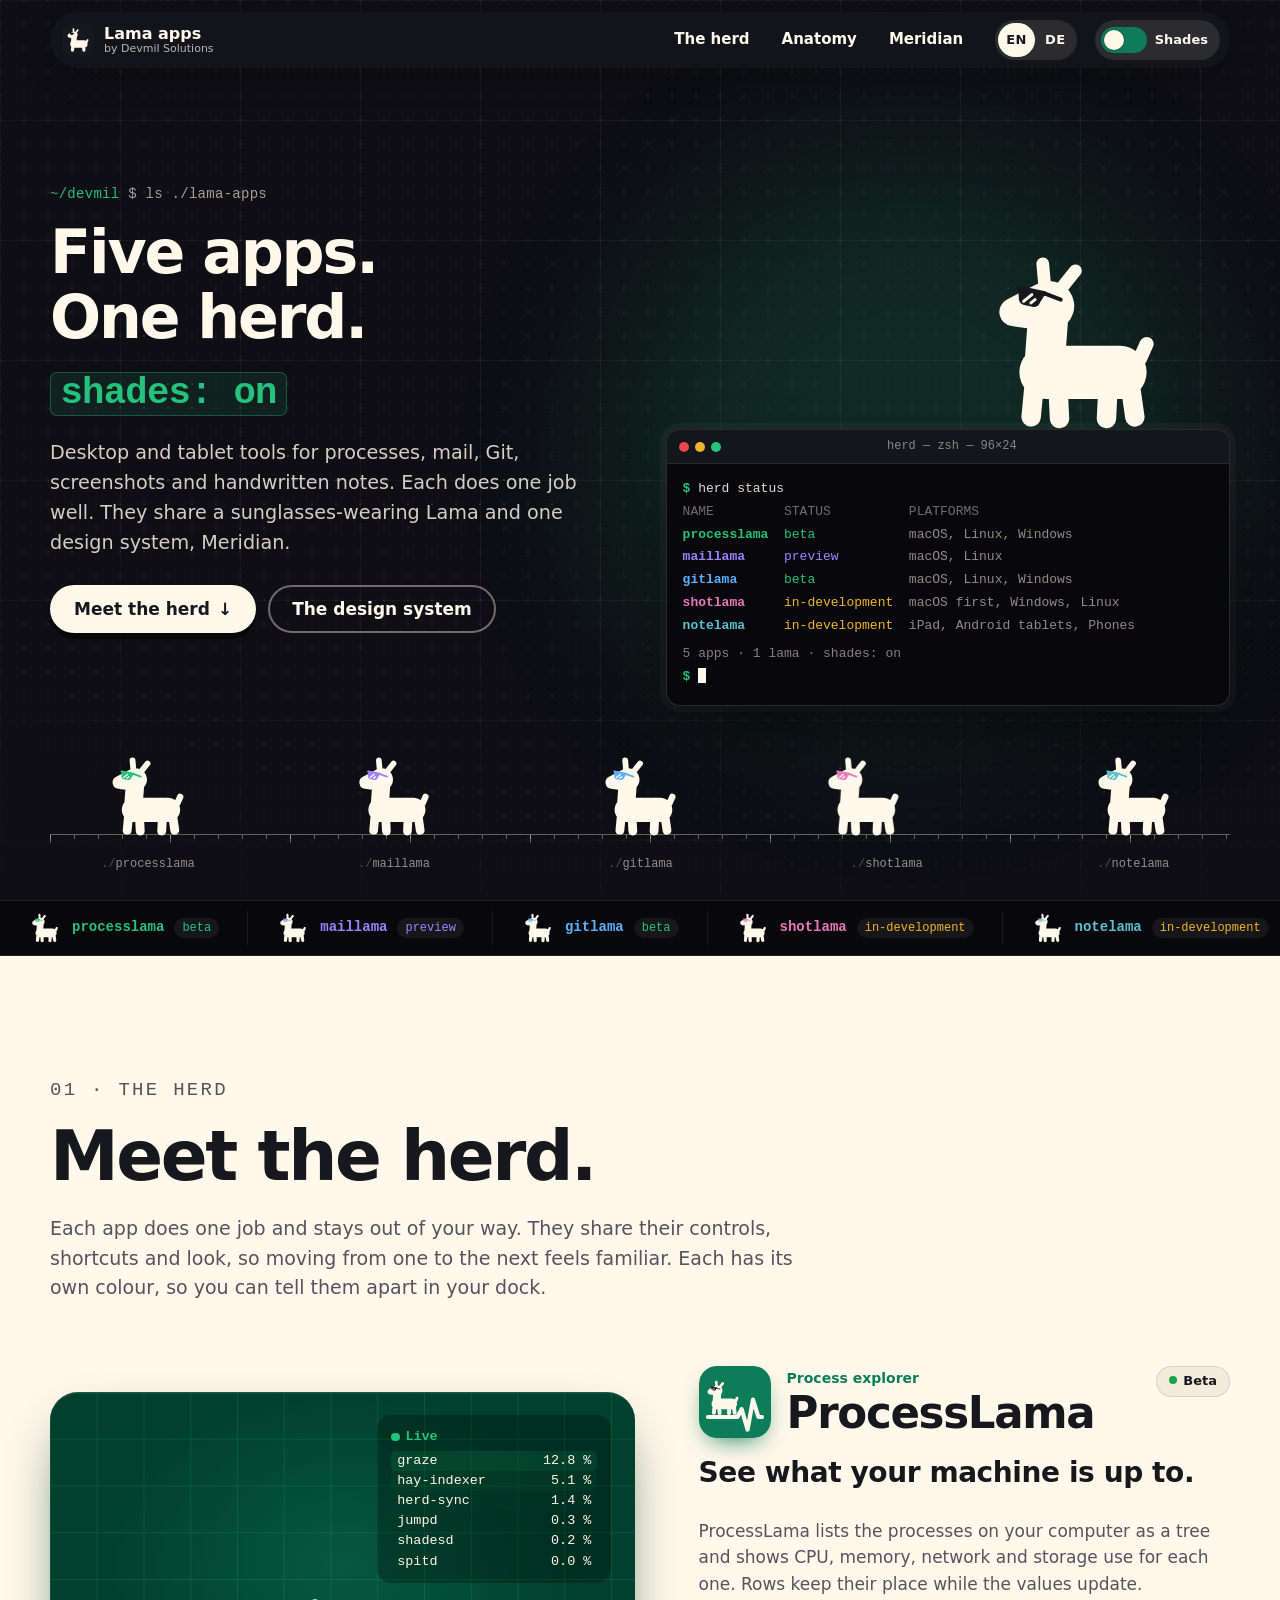
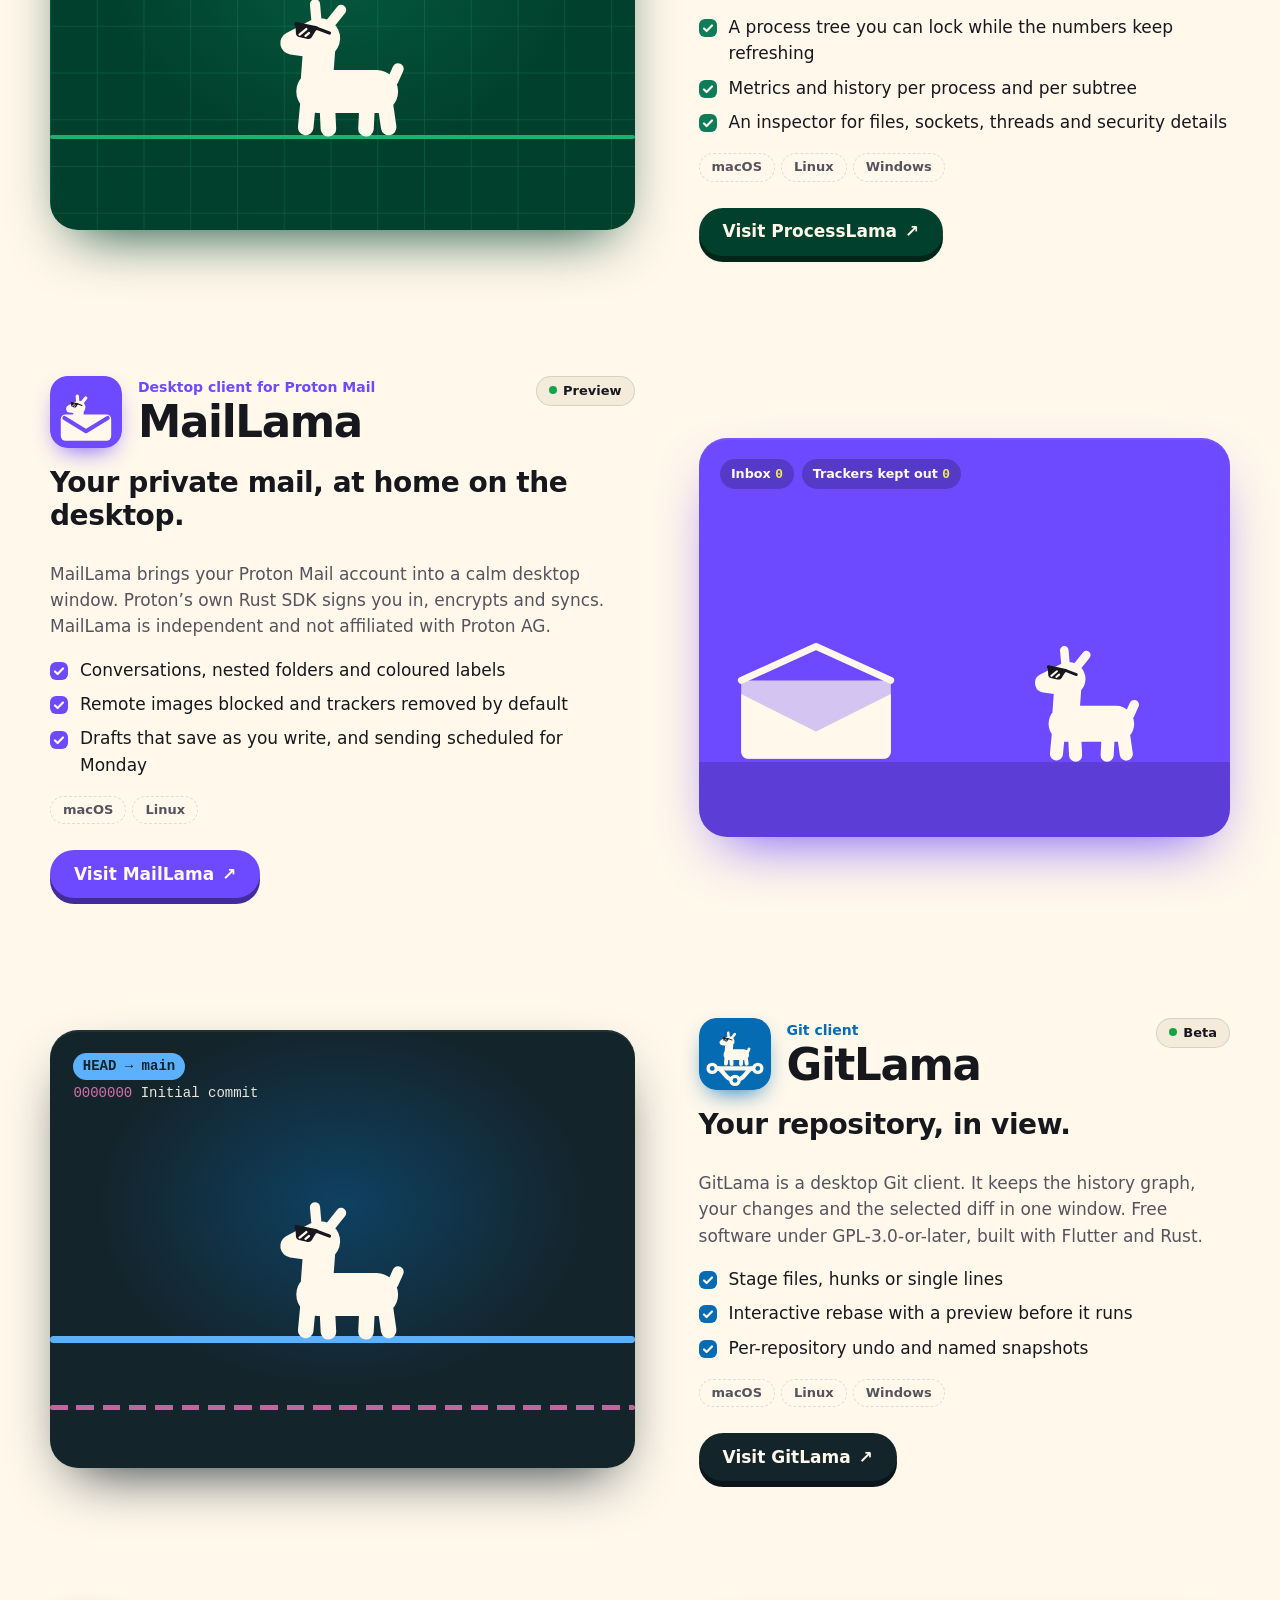
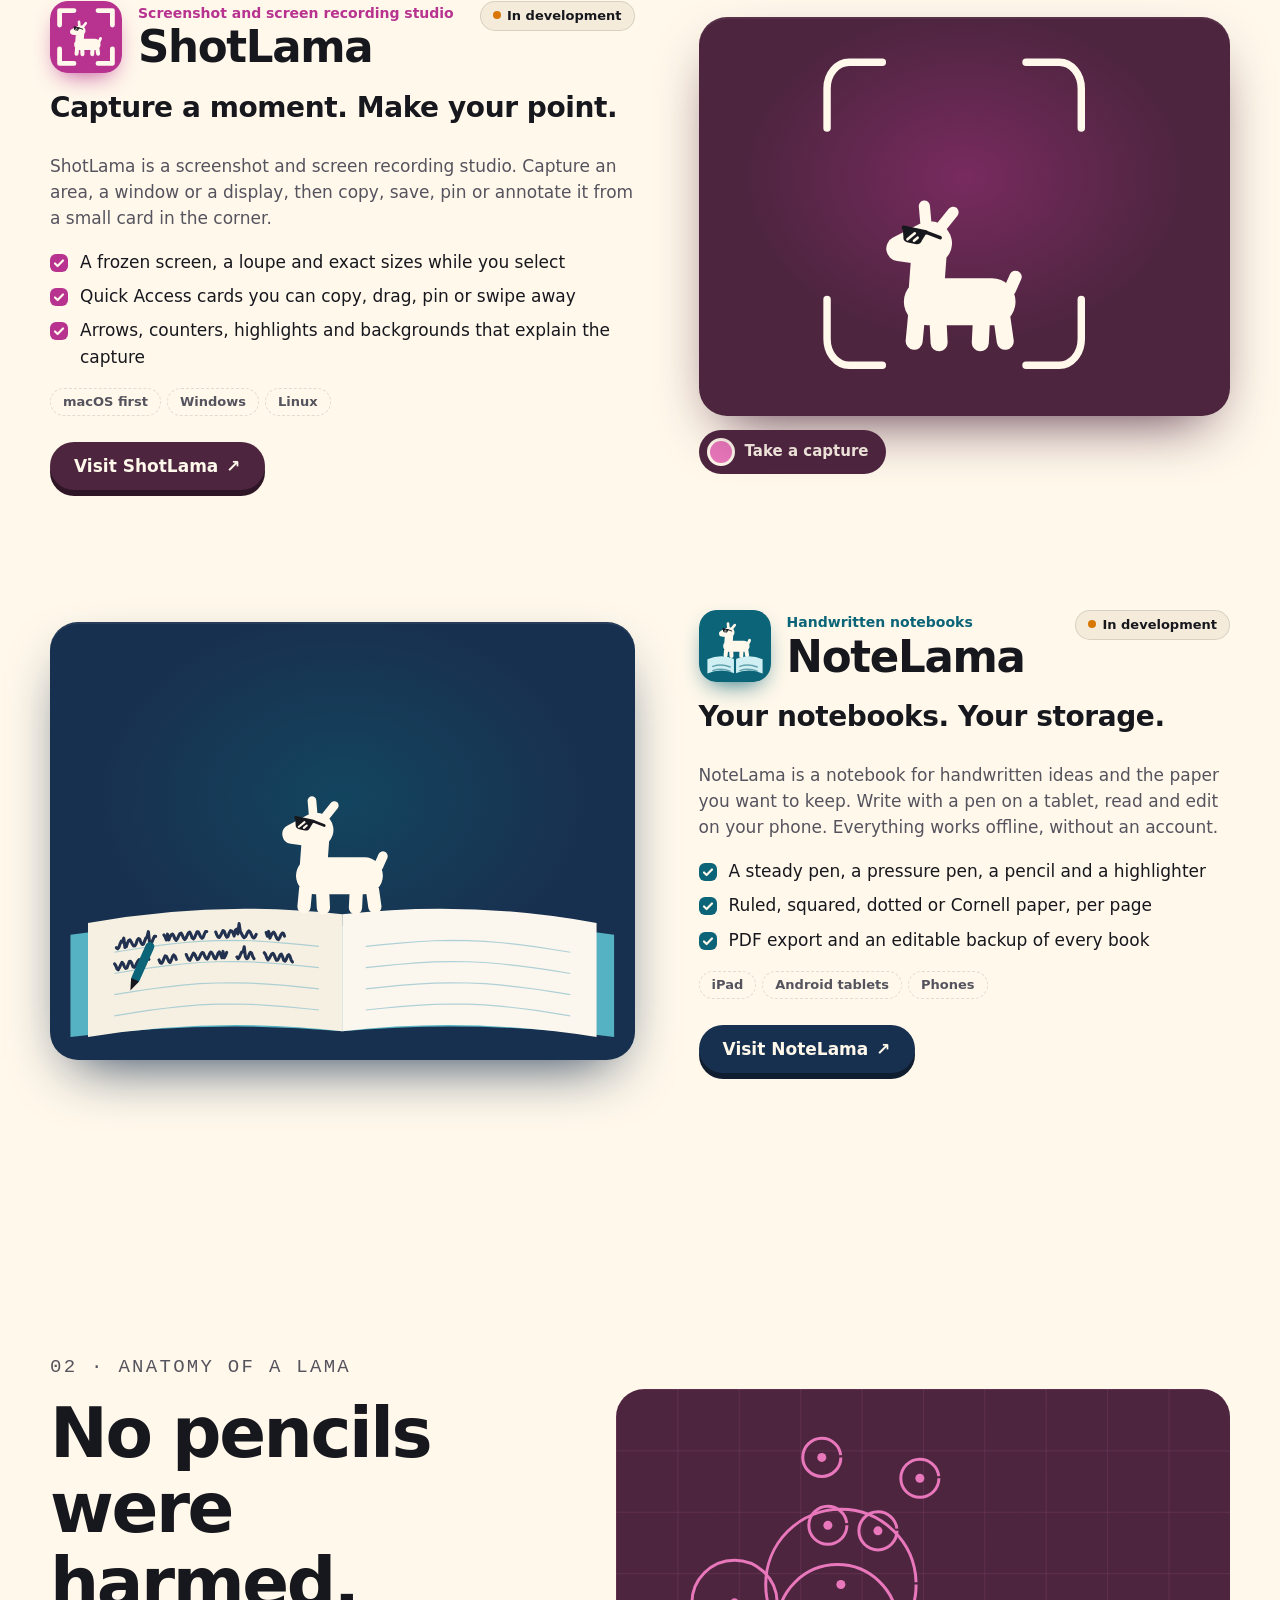
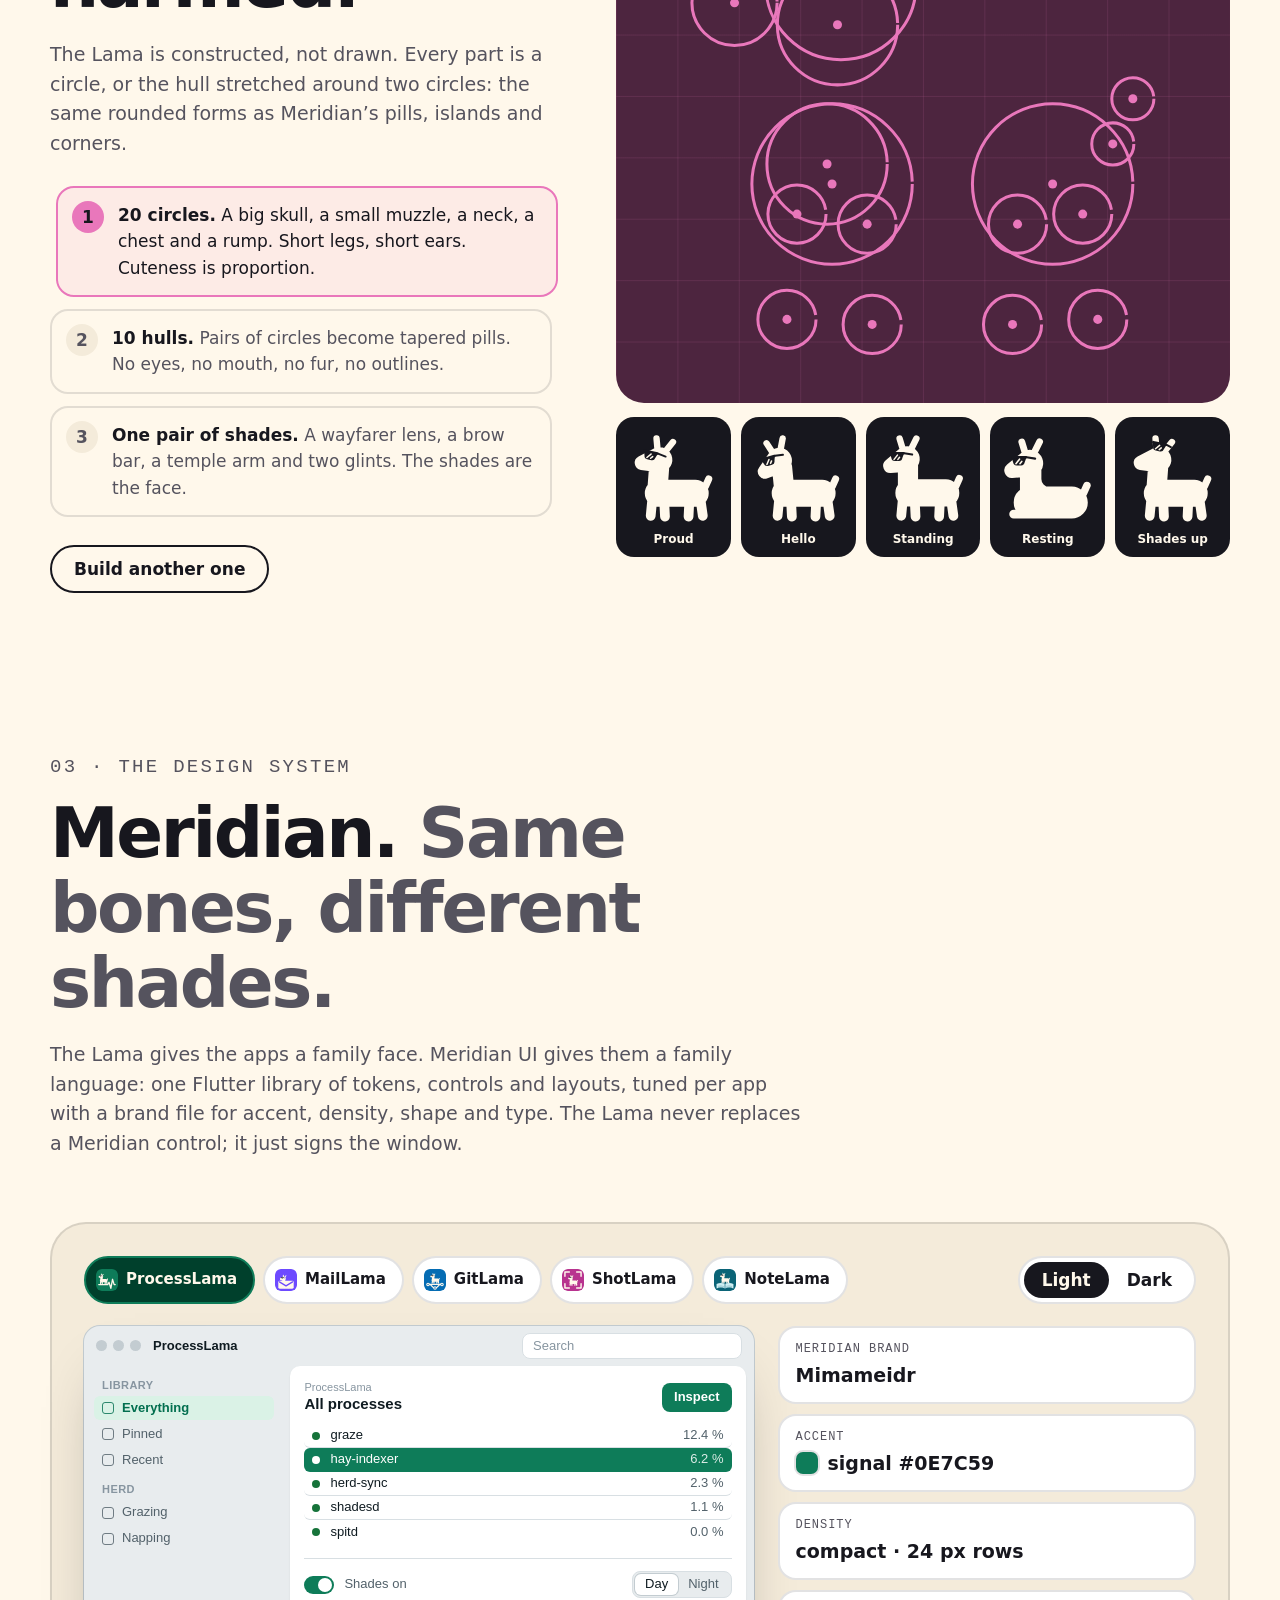
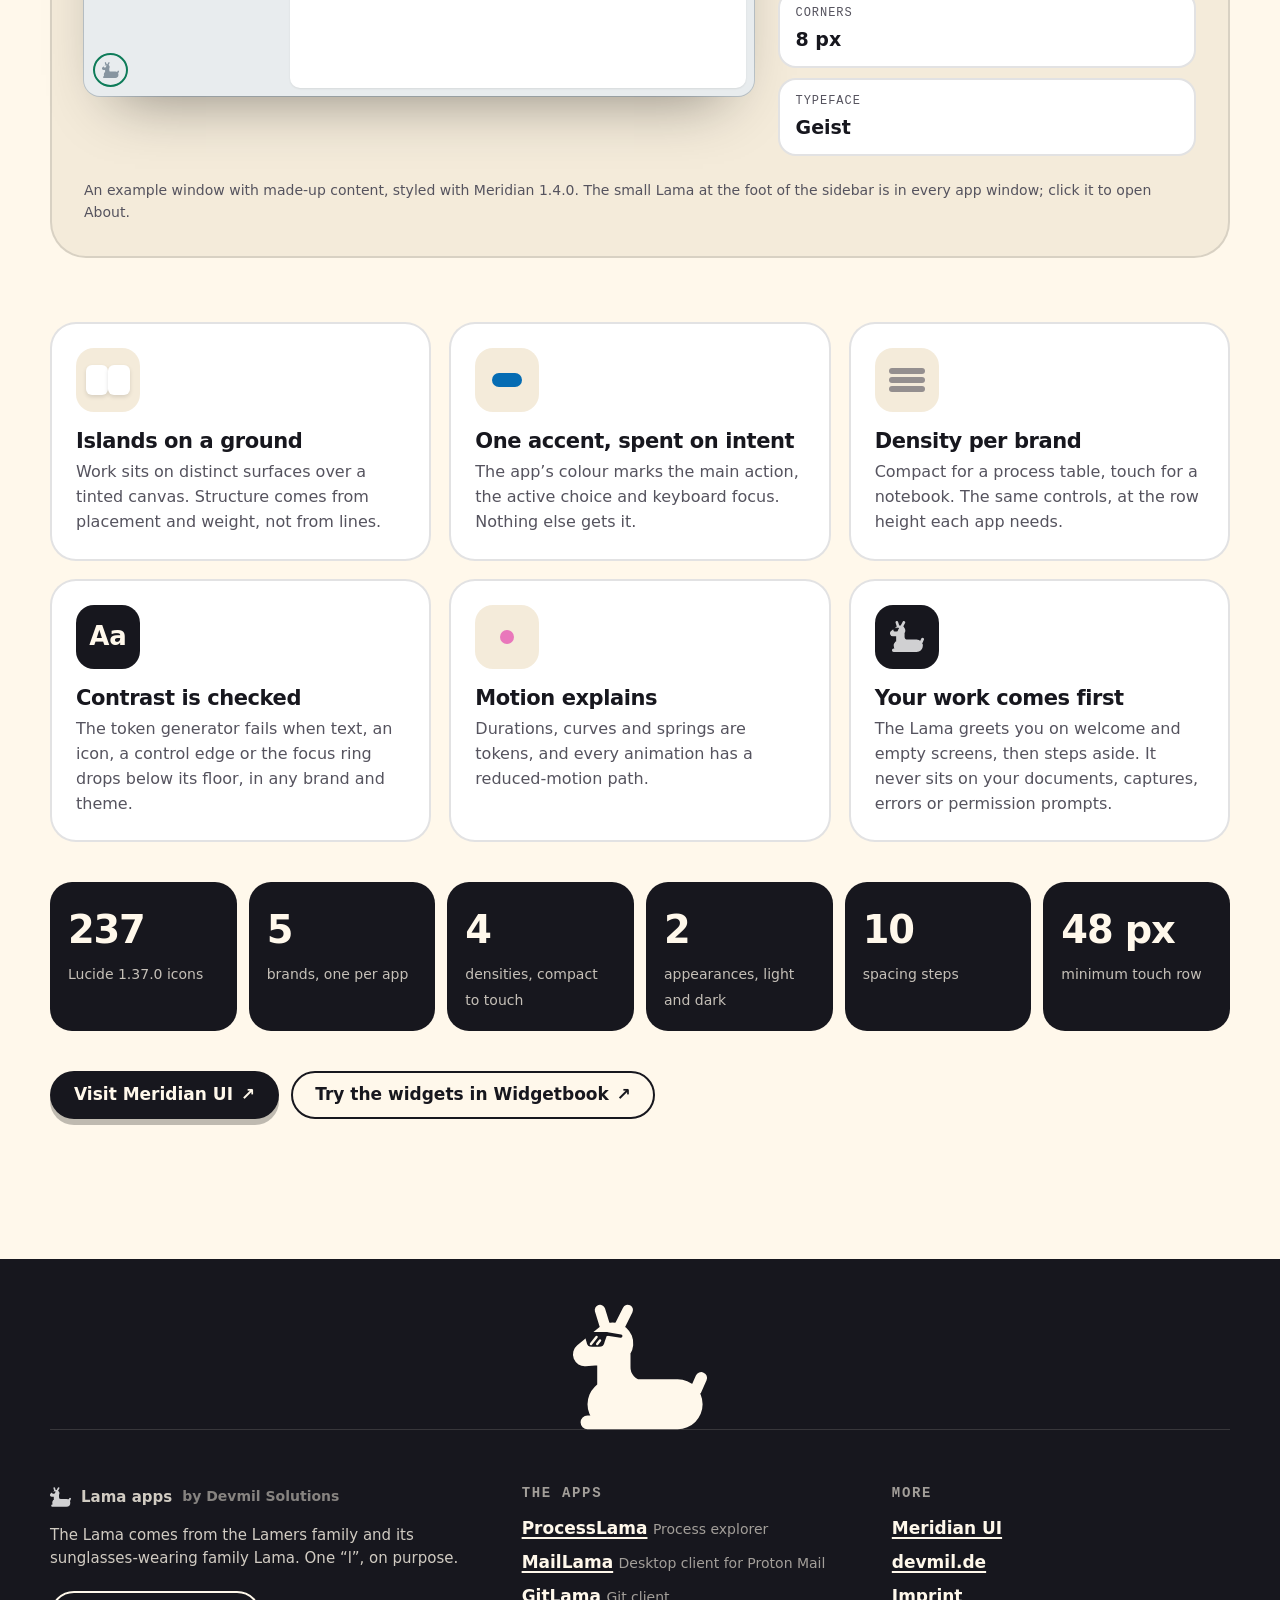
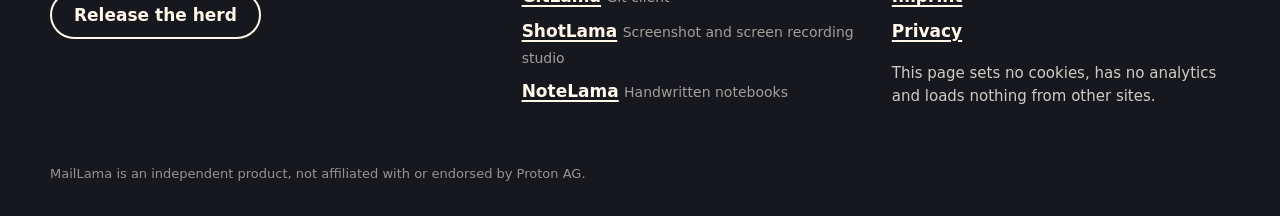
==== commit 9ca03604: "Sync website from Forgejo Mirrored from 3a3ca8aa294c8dc32ae06d953059598aa8d4b4fe." ====
--- a/webfront/index.html
+++ b/webfront/index.html
@@ -14,7 +14,7 @@
   <link rel="canonical" href="https://devmil.de/lama-apps/">
   <link rel="icon" type="image/svg+xml" href="favicon.9982ad21af0a.svg">
   <link rel="stylesheet" href="assets/637ff2e9ffa9/web/lama-antics.css">
-  <link rel="stylesheet" href="style.733af6fbbc46.css">
+  <link rel="stylesheet" href="style.490ea2007157.css">
   <script>document.documentElement.dataset.theme = matchMedia("(prefers-color-scheme: dark)").matches ? "dark" : "light";</script>
 </head>
 <body>
@@ -61,7 +61,7 @@
           </div>
           <div class="terminal" role="group" data-ta="aria-label:hero.terminal" aria-label="The apps at a glance">
             <div class="t-bar" aria-hidden="true"><span class="t-dots"><i></i><i></i><i></i></span><span class="t-title">herd — zsh — 96×24</span></div>
-            <pre class="t-body"><span class="t-line t-cmd"><span class="t-prompt">$</span> herd status</span><span class="t-line t-head">NAME         STATUS          PLATFORMS</span><a class="t-line t-row" href="#processlama" style="--ground:#00402C;--accent:#0E7C59;--accent-dark:#24C27D;--prop:#FFF8EB" data-ta="title:app.mimameidr.title" title="ProcessLama: Process explorer"><span class="t-name">processlama  </span><span class="t-status is-beta">beta            </span><span class="t-plat">macOS, Linux, Windows</span></a><a class="t-line t-row" href="#maillama" style="--ground:#6D4AFF;--accent:#6D4AFF;--accent-dark:#9B83FF;--prop:#FFF8EB" data-ta="title:app.crossproton.title" title="MailLama: Desktop client for Proton Mail"><span class="t-name">maillama     </span><span class="t-status is-preview">preview         </span><span class="t-plat">macOS, Linux</span></a><a class="t-line t-row" href="#gitlama" style="--ground:#14242B;--accent:#056CB3;--accent-dark:#5BB1FE;--prop:#FFF8EB" data-ta="title:app.northspline.title" title="GitLama: Git client"><span class="t-name">gitlama      </span><span class="t-status is-beta">beta            </span><span class="t-plat">macOS, Linux, Windows</span></a><a class="t-line t-row" href="#shotlama" style="--ground:#4D253F;--accent:#B8338F;--accent-dark:#E977BB;--prop:#FFF8EB" data-ta="title:app.shotlama.title" title="ShotLama: Screenshot and screen recording studio"><span class="t-name">shotlama     </span><span class="t-status is-in-development">in-development  </span><span class="t-plat">macOS first, Windows, Linux</span></a><a class="t-line t-row" href="#notelama" style="--ground:#18304F;--accent:#0B6477;--accent-dark:#5CC0CF;--prop:#CFEFF3" data-ta="title:app.nibluma.title" title="NoteLama: Handwritten notebooks"><span class="t-name">notelama     </span><span class="t-status is-in-development">in-development  </span><span class="t-plat">iPad, Android tablets, Phones</span></a><span class="t-line t-sum">5 apps · 1 lama · <span data-shades-label>shades: on</span></span><span class="t-line t-cmd t-last"><span class="t-prompt">$</span> <span class="t-caret" aria-hidden="true"></span></span></pre>
+            <pre class="t-body"><span class="t-line t-cmd"><span class="t-prompt">$</span> herd status</span><span class="t-line t-head"><span class="t-name">NAME         </span><span class="t-status">STATUS          </span><span class="t-plat">PLATFORMS</span></span><a class="t-line t-row" href="#processlama" style="--ground:#00402C;--accent:#0E7C59;--accent-dark:#24C27D;--prop:#FFF8EB" data-ta="title:app.mimameidr.title" title="ProcessLama: Process explorer"><span class="t-name">processlama  </span><span class="t-status is-beta">beta            </span><span class="t-plat">macOS, Linux, Windows</span></a><a class="t-line t-row" href="#maillama" style="--ground:#6D4AFF;--accent:#6D4AFF;--accent-dark:#9B83FF;--prop:#FFF8EB" data-ta="title:app.crossproton.title" title="MailLama: Desktop client for Proton Mail"><span class="t-name">maillama     </span><span class="t-status is-preview">preview         </span><span class="t-plat">macOS, Linux</span></a><a class="t-line t-row" href="#gitlama" style="--ground:#14242B;--accent:#056CB3;--accent-dark:#5BB1FE;--prop:#FFF8EB" data-ta="title:app.northspline.title" title="GitLama: Git client"><span class="t-name">gitlama      </span><span class="t-status is-beta">beta            </span><span class="t-plat">macOS, Linux, Windows</span></a><a class="t-line t-row" href="#shotlama" style="--ground:#4D253F;--accent:#B8338F;--accent-dark:#E977BB;--prop:#FFF8EB" data-ta="title:app.shotlama.title" title="ShotLama: Screenshot and screen recording studio"><span class="t-name">shotlama     </span><span class="t-status is-in-development">in-development  </span><span class="t-plat">macOS first, Windows, Linux</span></a><a class="t-line t-row" href="#notelama" style="--ground:#18304F;--accent:#0B6477;--accent-dark:#5CC0CF;--prop:#CFEFF3" data-ta="title:app.nibluma.title" title="NoteLama: Handwritten notebooks"><span class="t-name">notelama     </span><span class="t-status is-in-development">in-development  </span><span class="t-plat">iPad, Android tablets, Phones</span></a><span class="t-line t-sum">5 apps · 1 lama · <span data-shades-label>shades: on</span></span><span class="t-line t-cmd t-last"><span class="t-prompt">$</span> <span class="t-caret" aria-hidden="true"></span></span></pre>
           </div>
         </div>
       </div>
@@ -312,7 +312,7 @@
         <li><b>4</b><span data-t="facts.densities">densities, compact to touch</span></li>
         <li><b>2</b><span data-t="facts.themes">appearances, light and dark</span></li>
         <li><b>10</b><span data-t="facts.spacing">spacing steps</span></li>
-        <li><b>48 px</b><span data-t="facts.touch">minimum touch row</span></li>
+        <li><b>48&nbsp;px</b><span data-t="facts.touch">minimum touch row</span></li>
       </ul>
 
       <div class="meridian-cta reveal">
@@ -352,8 +352,8 @@
   </footer>
 
 
-  <script type="application/json" id="site-data">{"brands":{"mimameidr":{"app":"ProcessLama","meridian":"Mimameidr","accentName":"signal","density":"compact","row":24,"radius":8,"radiusLg":10,"face":"Geist","light":{"ground":"#E8ECEE","ground-hover":"#DCE2E5","pane":"#FFFFFF","pane-alt":"#F6F8F9","ink":"#0F1B21","ink-muted":"#52616A","ink-faint":"#8795A0","line":"#D8DFE3","line-strong":"#C3CCD1","control-edge":"#85929A","success":"#16733A","warning":"#9A5B00","danger":"#B42318","accent":"#0E7C59","on-accent":"#FFFFFF","accent-soft":"#DAF2E6","accent-ink":"#026F4F","focus":"#0E7C59","brand":"#00402C"},"dark":{"ground":"#0B151A","ground-hover":"#13222A","pane":"#122027","pane-alt":"#0F1B21","ink":"#E4ECEF","ink-muted":"#93A5AE","ink-faint":"#5E717B","line":"#21323B","line-strong":"#2C414B","control-edge":"#667A84","success":"#4AC26B","warning":"#E3A948","danger":"#FF6B61","accent":"#24C27D","on-accent":"#03130C","accent-soft":"#0B3627","accent-ink":"#80D6B0","focus":"#80D6B0","brand":"#1A533E"}},"crossproton":{"app":"MailLama","meridian":"CrossProton","accentName":"violet","density":"regular","row":28,"radius":10,"radiusLg":14,"face":"Inter","light":{"ground":"#E8ECEE","ground-hover":"#DCE2E5","pane":"#FFFFFF","pane-alt":"#F6F8F9","ink":"#0F1B21","ink-muted":"#52616A","ink-faint":"#8795A0","line":"#D8DFE3","line-strong":"#C3CCD1","control-edge":"#85929A","success":"#16733A","warning":"#9A5B00","danger":"#B42318","accent":"#6D4AFF","on-accent":"#FFFFFF","accent-soft":"#EEEAFF","accent-ink":"#5636DC","focus":"#6D4AFF","brand":"#6D4AFF"},"dark":{"ground":"#0B151A","ground-hover":"#13222A","pane":"#122027","pane-alt":"#0F1B21","ink":"#E4ECEF","ink-muted":"#93A5AE","ink-faint":"#5E717B","line":"#21323B","line-strong":"#2C414B","control-edge":"#667A84","success":"#4AC26B","warning":"#E3A948","danger":"#FF6B61","accent":"#9B83FF","on-accent":"#120B2B","accent-soft":"#312657","accent-ink":"#B7A6FF","focus":"#B7A6FF","brand":"#6D4AFF"}},"northspline":{"app":"GitLama","meridian":"Northspline","accentName":"cerulean","density":"regular","row":28,"radius":7,"radiusLg":10,"face":null,"light":{"ground":"#E8ECEE","ground-hover":"#DCE2E5","pane":"#FFFFFF","pane-alt":"#F6F8F9","ink":"#0F1B21","ink-muted":"#52616A","ink-faint":"#8795A0","line":"#D8DFE3","line-strong":"#C3CCD1","control-edge":"#85929A","success":"#16733A","warning":"#9A5B00","danger":"#B42318","accent":"#056CB3","on-accent":"#FFFFFF","accent-soft":"#DBEBFC","accent-ink":"#0160A0","focus":"#056CB3","brand":"#14242B"},"dark":{"ground":"#0B151A","ground-hover":"#13222A","pane":"#122027","pane-alt":"#0F1B21","ink":"#E4ECEF","ink-muted":"#93A5AE","ink-faint":"#5E717B","line":"#21323B","line-strong":"#2C414B","control-edge":"#667A84","success":"#4AC26B","warning":"#E3A948","danger":"#FF6B61","accent":"#5BB1FE","on-accent":"#06111D","accent-soft":"#16334D","accent-ink":"#87C4FE","focus":"#87C4FE","brand":"#1F3A48"}},"shotlama":{"app":"ShotLama","meridian":"ShotLama","accentName":"magenta","density":"regular","row":28,"radius":9,"radiusLg":12,"face":null,"light":{"ground":"#ECECF1","ground-hover":"#E1E1E8","pane":"#FFFFFF","pane-alt":"#F7F7FA","ink":"#14141B","ink-muted":"#575769","ink-faint":"#8F8FA0","line":"#DFDFE7","line-strong":"#C9C9D4","control-edge":"#84849A","success":"#16733A","warning":"#9A5B00","danger":"#B42318","accent":"#B8338F","on-accent":"#FFFFFF","accent-soft":"#FBE4F0","accent-ink":"#A72A82","focus":"#B8338F","brand":"#4D253F"},"dark":{"ground":"#0F0F14","ground-hover":"#1A1A22","pane":"#17171E","pane-alt":"#131319","ink":"#EDEDF3","ink-muted":"#A3A3B4","ink-faint":"#666679","line":"#262630","line-strong":"#34343F","control-edge":"#71718A","success":"#4AC26B","warning":"#E3A948","danger":"#FF6B61","accent":"#E977BB","on-accent":"#180A13","accent-soft":"#412235","accent-ink":"#EFA7D2","focus":"#EFA7D2","brand":"#623852"}},"nibluma":{"app":"NoteLama","meridian":"Nibluma","accentName":"petrol","density":"touch","row":48,"radius":12,"radiusLg":18,"face":null,"light":{"ground":"#ECEAE6","ground-hover":"#E2DFD9","pane":"#FDFCFA","pane-alt":"#F6F4F0","ink":"#18212D","ink-muted":"#555D67","ink-faint":"#8C8A86","line":"#E1DDD6","line-strong":"#CEC9C1","control-edge":"#86827B","success":"#16733A","warning":"#9A5B00","danger":"#B42318","accent":"#0B6477","on-accent":"#FFFFFF","accent-soft":"#DDEEF0","accent-ink":"#0A5A6B","focus":"#0B6477","brand":"#18304F"},"dark":{"ground":"#151412","ground-hover":"#211F1C","pane":"#1D1C1A","pane-alt":"#191816","ink":"#ECE8E1","ink-muted":"#A9A398","ink-faint":"#6F6A63","line":"#2D2A27","line-strong":"#3A3632","control-edge":"#7E786F","success":"#4AC26B","warning":"#E3A948","danger":"#FF6B61","accent":"#5CC0CF","on-accent":"#03191E","accent-soft":"#17363B","accent-ink":"#80D2DE","focus":"#80D2DE","brand":"#22406A"}}},"apps":{"mimameidr":{"slug":"processlama","colors":["#24C27D","#0E7C59","#FFF8EB"]},"crossproton":{"slug":"maillama","colors":["#9B83FF","#6D4AFF","#FFF8EB"]},"northspline":{"slug":"gitlama","colors":["#5BB1FE","#056CB3","#FFF8EB"]},"shotlama":{"slug":"shotlama","colors":["#E977BB","#B8338F","#FFF8EB"]},"nibluma":{"slug":"notelama","colors":["#5CC0CF","#0B6477","#CFEFF3"]}},"studio":{"mimameidr":{"en":{"title":"All processes","button":"Inspect","rows":[["graze","12.4 %"],["hay-indexer","6.2 %"],["herd-sync","2.3 %"],["shadesd","1.1 %"],["spitd","0.0 %"]]},"de":{"title":"Alle Prozesse","button":"Untersuchen","rows":[["graze","12,4 %"],["hay-indexer","6,2 %"],["herd-sync","2,3 %"],["shadesd","1,1 %"],["spitd","0,0 %"]]}},"crossproton":{"en":{"title":"Inbox","button":"New message","rows":[["Alpaca cousin","Re: hats"],["The herd","Saturday hike?"],["Hay supplier","Invoice 42"],["Mum","Wear sunscreen"],["The sun","Re: re: glare"]]},"de":{"title":"Posteingang","button":"Neue Nachricht","rows":[["Alpaka-Cousin","Re: Hüte"],["Die Herde","Wanderung am Samstag?"],["Heulieferant","Rechnung 42"],["Mama","Sonnencreme nicht vergessen"],["Die Sonne","Re: Re: Blendung"]]}},"northspline":{"en":{"title":"History","button":"Commit","rows":[["Polish the shades","a3f9c1e"],["Remove the second L","7b2d004"],["Add more hay to the cache","c0ffee1"],["Merge branch 'lamerge'","5ade5ad"],["Bump herd to five","e1d2a3b"]]},"de":{"title":"Verlauf","button":"Commit","rows":[["Polish the shades","a3f9c1e"],["Remove the second L","7b2d004"],["Add more hay to the cache","c0ffee1"],["Merge branch 'lamerge'","5ade5ad"],["Bump herd to five","e1d2a3b"]]}},"shotlama":{"en":{"title":"Captures","button":"Capture","rows":[["Lama, mid-flip","1280 × 800"],["The sun, squinting","640 × 480"],["Five Lamas, one blur","1920 × 1080"],["Shades, close up","512 × 512"],["Hay, for scale","800 × 600"]]},"de":{"title":"Aufnahmen","button":"Aufnehmen","rows":[["Lama, mitten im Salto","1280 × 800"],["Die Sonne, blinzelnd","640 × 480"],["Fünf Lamas, eine Unschärfe","1920 × 1080"],["Sonnenbrille, ganz nah","512 × 512"],["Heu, zum Größenvergleich","800 × 600"]]}},"nibluma":{"en":{"title":"Library","button":"New notebook","rows":[["Field notes","12 pages"],["Hay recipes","4 pages"],["Shade sketches","9 pages"],["Herd names","1 page"],["Mountain doodles","23 pages"]]},"de":{"title":"Bibliothek","button":"Neues Notizbuch","rows":[["Feldnotizen","12 Seiten"],["Heurezepte","4 Seiten"],["Brillenskizzen","9 Seiten"],["Herdennamen","1 Seite"],["Bergkritzeleien","23 Seiten"]]}}},"i18n":{"en":{"meta.title":"The Lama apps · by Devmil Solutions","meta.description":"ProcessLama, MailLama, GitLama, ShotLama and NoteLama: Five focused apps by Devmil Solutions, one sunglasses-wearing Lama and the Meridian design system they share.","skip":"Skip to content","header.home":"The Lama apps, top of page","header.home_page":"The Lama apps, home page","header.wordmark":"Lama apps","header.by":"by Devmil Solutions","nav.label":"Main","nav.apps":"The herd","nav.build":"Anatomy","lang.label":"Language","theme.label":"Dark appearance","theme.shades":"Shades","hero.title_apps":"Five apps.","hero.title_herd":"One herd.","hero.lead":"Desktop and tablet tools for processes, mail, Git, screenshots and handwritten notes. Each does one job well. They share a sunglasses-wearing Lama and one design system, Meridian.","hero.cta_apps":"Meet the herd","hero.cta_meridian":"The design system","hero.terminal":"The apps at a glance","hero.herd":"The herd: jump to an app","apps.eyebrow":"01 · The herd","apps.title":"Meet the herd.","apps.intro":"Each app does one job and stays out of your way. They share their controls, shortcuts and look, so moving from one to the next feels familiar. Each has its own colour, so you can tell them apart in your dock.","app.platforms":"Platforms","app.visit":"Visit {app}","scene.inbox":"Inbox","scene.trackers":"Trackers kept out","build.eyebrow":"02 · Anatomy of a Lama","build.title":"No pencils were harmed.","build.intro":"The Lama is constructed, not drawn. Every part is a circle, or the hull stretched around two circles: the same rounded forms as Meridian’s pills, islands and corners.","build.step1_title":"20 circles.","build.step1":"A big skull, a small muzzle, a neck, a chest and a rump. Short legs, short ears. Cuteness is proportion.","build.step2_title":"10 hulls.","build.step2":"Pairs of circles become tapered pills. No eyes, no mouth, no fur, no outlines.","build.step3_title":"One pair of shades.","build.step3":"A wayfarer lens, a brow bar, a temple arm and two glints. The shades are the face.","build.again":"Build another one","build.poses":"The constructed poses","pose.proud":"Proud","pose.hello":"Hello","pose.standing":"Standing","pose.resting":"Resting","pose.shades_up":"Shades up","meridian.eyebrow":"03 · The design system","meridian.subtitle":"Same bones, different shades.","meridian.intro":"The Lama gives the apps a family face. Meridian UI gives them a family language: one Flutter library of tokens, controls and layouts, tuned per app with a brand file for accent, density, shape and type. The Lama never replaces a Meridian control; it just signs the window.","studio.brand":"Brand","studio.appearance":"Appearance","studio.light":"Light","studio.dark":"Dark","studio.mock":"A token demo window coloured with the selected brand","mock.search":"Search","mock.library":"Library","mock.everything":"Everything","mock.pinned":"Pinned","mock.recent":"Recent","mock.herd":"Herd","mock.grazing":"Grazing","mock.napping":"Napping","mock.shades_on":"Shades on","mock.day":"Day","mock.night":"Night","studio.fact_meridian":"Meridian brand","studio.fact_accent":"Accent","studio.fact_density":"Density","studio.fact_corners":"Corners","studio.fact_face":"Typeface","studio.note":"An example window with made-up content, styled with Meridian 1.4.0. The small Lama at the foot of the sidebar is in every app window; click it to open About.","principle.islands":"Islands on a ground","principle.islands_text":"Work sits on distinct surfaces over a tinted canvas. Structure comes from placement and weight, not from lines.","principle.accent":"One accent, spent on intent","principle.accent_text":"The app’s colour marks the main action, the active choice and keyboard focus. Nothing else gets it.","principle.density":"Density per brand","principle.density_text":"Compact for a process table, touch for a notebook. The same controls, at the row height each app needs.","principle.contrast":"Contrast is checked","principle.contrast_text":"The token generator fails when text, an icon, a control edge or the focus ring drops below its floor, in any brand and theme.","principle.motion":"Motion explains","principle.motion_text":"Durations, curves and springs are tokens, and every animation has a reduced-motion path.","principle.work":"Your work comes first","principle.work_text":"The Lama greets you on welcome and empty screens, then steps aside. It never sits on your documents, captures, errors or permission prompts.","facts.icons":"Lucide 1.37.0 icons","facts.brands":"brands, one per app","facts.densities":"densities, compact to touch","facts.themes":"appearances, light and dark","facts.spacing":"spacing steps","facts.touch":"minimum touch row","meridian.visit":"Visit Meridian UI","meridian.widgetbook":"Try the widgets in Widgetbook","footer.about":"The Lama comes from the Lamers family and its sunglasses-wearing family Lama. One “l”, on purpose.","footer.stampede":"Release the herd","footer.apps":"The apps","footer.more":"More","footer.imprint":"Imprint","footer.privacy":"Privacy","footer.privacy_note":"This page sets no cookies, has no analytics and loads nothing from other sites.","footer.fine":"MailLama is an independent product, not affiliated with or endorsed by Proton AG.","legal.imprint_title":"Imprint · The Lama apps","legal.imprint_description":"Imprint of the Lama apps family page by Devmil Solutions.","legal.privacy_title":"Privacy Policy · The Lama apps","legal.privacy_description":"How the Lama apps family page by Devmil Solutions handles personal data.","studio.rows":"{row} px rows","studio.face_platform":"Platform face","density.compact":"compact","density.regular":"regular","density.comfortable":"comfortable","density.touch":"touch","app.mimameidr.job":"Process explorer","app.mimameidr.status":"Beta","app.mimameidr.tagline":"See what your machine is up to.","app.mimameidr.summary":"ProcessLama lists the processes on your computer as a tree and shows CPU, memory, network and storage use for each one. Rows keep their place while the values update.","app.mimameidr.scene_label":"A Lama hops over the beats of a pulse line while a small process list ticks.","app.mimameidr.title":"ProcessLama: Process explorer","app.mimameidr.visit":"Visit ProcessLama","app.mimameidr.features.0":"A process tree you can lock while the numbers keep refreshing","app.mimameidr.features.1":"Metrics and history per process and per subtree","app.mimameidr.features.2":"An inspector for files, sockets, threads and security details","app.mimameidr.platforms.0":"macOS","app.mimameidr.platforms.1":"Linux","app.mimameidr.platforms.2":"Windows","app.crossproton.job":"Desktop client for Proton Mail","app.crossproton.status":"Preview","app.crossproton.tagline":"Your private mail, at home on the desktop.","app.crossproton.summary":"MailLama brings your Proton Mail account into a calm desktop window. Proton’s own Rust SDK signs you in, encrypts and syncs. MailLama is independent and not affiliated with Proton AG.","app.crossproton.scene_label":"Letters fly into an envelope beside a Lama, which butts the tracking letters away.","app.crossproton.title":"MailLama: Desktop client for Proton Mail","app.crossproton.visit":"Visit MailLama","app.crossproton.features.0":"Conversations, nested folders and coloured labels","app.crossproton.features.1":"Remote images blocked and trackers removed by default","app.crossproton.features.2":"Drafts that save as you write, and sending scheduled for Monday","app.crossproton.platforms.0":"macOS","app.crossproton.platforms.1":"Linux","app.northspline.job":"Git client","app.northspline.status":"Beta","app.northspline.tagline":"Your repository, in view.","app.northspline.summary":"GitLama is a desktop Git client. It keeps the history graph, your changes and the selected diff in one window. Free software under GPL-3.0-or-later, built with Flutter and Rust.","app.northspline.scene_label":"Commits slide along a branch line under a Lama, which jumps over each one.","app.northspline.title":"GitLama: Git client","app.northspline.visit":"Visit GitLama","app.northspline.features.0":"Stage files, hunks or single lines","app.northspline.features.1":"Interactive rebase with a preview before it runs","app.northspline.features.2":"Per-repository undo and named snapshots","app.northspline.platforms.0":"macOS","app.northspline.platforms.1":"Linux","app.northspline.platforms.2":"Windows","app.shotlama.job":"Screenshot and screen recording studio","app.shotlama.status":"In development","app.shotlama.tagline":"Capture a moment. Make your point.","app.shotlama.summary":"ShotLama is a screenshot and screen recording studio. Capture an area, a window or a display, then copy, save, pin or annotate it from a small card in the corner.","app.shotlama.scene_label":"A Lama in crop corners jumps for the shutter; each capture lands in a small card.","app.shotlama.title":"ShotLama: Screenshot and screen recording studio","app.shotlama.visit":"Visit ShotLama","app.shotlama.action":"Take a capture","app.shotlama.features.0":"A frozen screen, a loupe and exact sizes while you select","app.shotlama.features.1":"Quick Access cards you can copy, drag, pin or swipe away","app.shotlama.features.2":"Arrows, counters, highlights and backgrounds that explain the capture","app.shotlama.platforms.0":"macOS first","app.shotlama.platforms.1":"Windows","app.shotlama.platforms.2":"Linux","app.nibluma.job":"Handwritten notebooks","app.nibluma.status":"In development","app.nibluma.tagline":"Your notebooks. Your storage.","app.nibluma.summary":"NoteLama is a notebook for handwritten ideas and the paper you want to keep. Write with a pen on a tablet, read and edit on your phone. Everything works offline, without an account.","app.nibluma.scene_label":"A Lama on an open notebook watches handwriting appear and hops as the page turns.","app.nibluma.title":"NoteLama: Handwritten notebooks","app.nibluma.visit":"Visit NoteLama","app.nibluma.features.0":"A steady pen, a pressure pen, a pencil and a highlighter","app.nibluma.features.1":"Ruled, squared, dotted or Cornell paper, per page","app.nibluma.features.2":"PDF export and an editable backup of every book","app.nibluma.platforms.0":"iPad","app.nibluma.platforms.1":"Android tablets","app.nibluma.platforms.2":"Phones"},"de":{"meta.title":"Die Lama-Apps · von Devmil Solutions","meta.description":"ProcessLama, MailLama, GitLama, ShotLama und NoteLama: fünf fokussierte Apps von Devmil Solutions, ein Lama mit Sonnenbrille und das gemeinsame Designsystem Meridian.","skip":"Zum Inhalt springen","header.home":"Die Lama-Apps, zum Seitenanfang","header.home_page":"Die Lama-Apps, Startseite","header.wordmark":"Lama-Apps","header.by":"von Devmil Solutions","nav.label":"Hauptnavigation","nav.apps":"Die Herde","nav.build":"Anatomie","lang.label":"Sprache","theme.label":"Dunkle Darstellung","theme.shades":"Brille","hero.title_apps":"Fünf Apps.","hero.title_herd":"Eine Herde.","hero.lead":"Werkzeuge für Desktop und Tablet: für Prozesse, Mail, Git, Screenshots und handschriftliche Notizen. Jedes erledigt eine Aufgabe gut. Gemeinsam haben sie ein Lama mit Sonnenbrille und ein Designsystem: Meridian.","hero.cta_apps":"Die Herde kennenlernen","hero.cta_meridian":"Das Designsystem","hero.terminal":"Die Apps auf einen Blick","hero.herd":"Die Herde: zu einer App springen","apps.eyebrow":"01 · Die Herde","apps.title":"Das ist die Herde.","apps.intro":"Jede App erledigt eine Aufgabe und hält sich sonst zurück. Bedienelemente, Tastenkürzel und Aussehen sind überall gleich, deshalb fühlt sich der Wechsel von einer App zur nächsten vertraut an. Jede hat ihre eigene Farbe, so lassen sie sich im Dock leicht unterscheiden.","app.platforms":"Plattformen","app.visit":"{app} besuchen","scene.inbox":"Posteingang","scene.trackers":"Abgewehrte Tracker","build.eyebrow":"02 · Anatomie eines Lamas","build.title":"Kein Bleistift kam zu Schaden.","build.intro":"Das Lama ist konstruiert, nicht gezeichnet. Jedes Teil ist ein Kreis oder die Hülle um zwei Kreise: dieselben runden Formen wie Meridians Pillen, Inseln und Ecken.","build.step1_title":"20 Kreise.","build.step1":"Ein großer Schädel, eine kleine Schnauze, ein Hals, eine Brust und ein Hinterteil. Kurze Beine, kurze Ohren. Niedlichkeit ist eine Frage der Proportion.","build.step2_title":"10 Hüllen.","build.step2":"Aus Kreispaaren werden spitz zulaufende Pillen. Keine Augen, kein Mund, kein Fell, keine Umrisse.","build.step3_title":"Eine Sonnenbrille.","build.step3":"Ein Wayfarer-Glas, ein Brauensteg, ein Bügel und zwei Lichtreflexe. Die Sonnenbrille ist das Gesicht.","build.again":"Noch eins bauen","build.poses":"Die konstruierten Posen","pose.proud":"Stolz","pose.hello":"Hallo","pose.standing":"Stehend","pose.resting":"Ruhend","pose.shades_up":"Brille hoch","meridian.eyebrow":"03 · Das Designsystem","meridian.subtitle":"Gleiche Knochen, andere Töne.","meridian.intro":"Das Lama gibt den Apps ein gemeinsames Gesicht. Meridian UI gibt ihnen eine gemeinsame Sprache: eine Flutter-Bibliothek mit Tokens, Bedienelementen und Layouts, pro App abgestimmt über eine Markendatei für Akzentfarbe, Dichte, Form und Schrift. Das Lama ersetzt nie ein Meridian-Bedienelement; es signiert nur das Fenster.","studio.brand":"Marke","studio.appearance":"Darstellung","studio.light":"Hell","studio.dark":"Dunkel","studio.mock":"Ein Token-Demofenster in den Farben der gewählten Marke","mock.search":"Suchen","mock.library":"Bibliothek","mock.everything":"Alles","mock.pinned":"Angeheftet","mock.recent":"Zuletzt","mock.herd":"Herde","mock.grazing":"Grasend","mock.napping":"Dösend","mock.shades_on":"Brille auf","mock.day":"Tag","mock.night":"Nacht","studio.fact_meridian":"Meridian-Marke","studio.fact_accent":"Akzent","studio.fact_density":"Dichte","studio.fact_corners":"Ecken","studio.fact_face":"Schrift","studio.note":"Ein Beispielfenster mit erfundenen Inhalten, gestaltet mit Meridian 1.4.0. Das kleine Lama unten in der Seitenleiste steckt in jedem App-Fenster; ein Klick darauf öffnet „Über“.","principle.islands":"Inseln auf einem Grund","principle.islands_text":"Die Arbeit liegt auf eigenen Flächen über einem getönten Hintergrund. Struktur entsteht durch Anordnung und Gewicht, nicht durch Linien.","principle.accent":"Ein Akzent, gezielt eingesetzt","principle.accent_text":"Die Farbe der App markiert die Hauptaktion, die aktive Auswahl und den Tastaturfokus. Sonst nichts.","principle.density":"Dichte pro Marke","principle.density_text":"Kompakt für eine Prozesstabelle, touchfreundlich für ein Notizbuch. Dieselben Bedienelemente, in der Zeilenhöhe, die jede App braucht.","principle.contrast":"Kontrast wird geprüft","principle.contrast_text":"Der Token-Generator bricht ab, wenn Text, ein Symbol, der Rand eines Bedienelements oder der Fokusring unter den Mindestkontrast fällt, in jeder Marke und jeder Darstellung.","principle.motion":"Bewegung erklärt","principle.motion_text":"Dauern, Kurven und Federn sind Tokens, und jede Animation hat eine Variante für reduzierte Bewegung.","principle.work":"Ihre Arbeit geht vor","principle.work_text":"Das Lama begrüßt Sie auf Willkommens- und leeren Bildschirmen und tritt dann zur Seite. Es sitzt nie auf Ihren Dokumenten, Aufnahmen, Fehlermeldungen oder Berechtigungsabfragen.","facts.icons":"Lucide 1.37.0-Symbole","facts.brands":"Marken, eine pro App","facts.densities":"Dichten, von kompakt bis Touch","facts.themes":"Darstellungen, hell und dunkel","facts.spacing":"Abstandsstufen","facts.touch":"minimale Touch-Zeile","meridian.visit":"Meridian UI besuchen","meridian.widgetbook":"Die Widgets im Widgetbook ausprobieren","footer.about":"Das Lama stammt von der Familie Lamers und ihrem Familien-Lama mit Sonnenbrille. Auch im Englischen schreibt es sich bewusst mit einem „l“.","footer.stampede":"Die Herde loslassen","footer.apps":"Die Apps","footer.more":"Mehr","footer.imprint":"Impressum","footer.privacy":"Datenschutz","footer.privacy_note":"Diese Seite setzt keine Cookies, verwendet keine Analyse und lädt nichts von anderen Websites.","footer.fine":"MailLama ist ein unabhängiges Produkt. Es ist weder mit der Proton AG verbunden noch von ihr unterstützt.","legal.imprint_title":"Impressum · Die Lama-Apps","legal.imprint_description":"Impressum der Familienseite der Lama-Apps von Devmil Solutions.","legal.privacy_title":"Datenschutzerklärung · Die Lama-Apps","legal.privacy_description":"Wie die Familienseite der Lama-Apps von Devmil Solutions mit personenbezogenen Daten umgeht.","studio.rows":"{row}-px-Zeilen","studio.face_platform":"Systemschrift","density.compact":"kompakt","density.regular":"normal","density.comfortable":"komfortabel","density.touch":"Touch","app.mimameidr.job":"Prozess-Explorer","app.mimameidr.status":"Beta","app.mimameidr.tagline":"Sehen Sie, was Ihr Rechner gerade tut.","app.mimameidr.summary":"ProcessLama zeigt die Prozesse auf Ihrem Computer als Baum, mit CPU-, Speicher-, Netzwerk- und Datenträgernutzung für jeden einzelnen. Die Zeilen behalten ihren Platz, während sich die Werte aktualisieren.","app.mimameidr.scene_label":"Ein Lama hüpft über die Schläge einer Pulslinie, während eine kleine Prozessliste tickt.","app.mimameidr.title":"ProcessLama: Prozess-Explorer","app.mimameidr.visit":"ProcessLama besuchen","app.mimameidr.features.0":"Ein Prozessbaum, den Sie fixieren können, während die Zahlen weiterlaufen","app.mimameidr.features.1":"Messwerte und Verlauf pro Prozess und pro Teilbaum","app.mimameidr.features.2":"Ein Inspektor für Dateien, Sockets, Threads und Sicherheitsdetails","app.mimameidr.platforms.0":"macOS","app.mimameidr.platforms.1":"Linux","app.mimameidr.platforms.2":"Windows","app.crossproton.job":"Desktop-Client für Proton Mail","app.crossproton.status":"Vorschau","app.crossproton.tagline":"Ihre private Mail, zu Hause auf dem Desktop.","app.crossproton.summary":"MailLama bringt Ihr Proton-Mail-Konto in ein ruhiges Desktop-Fenster. Protons eigenes Rust-SDK übernimmt Anmeldung, Verschlüsselung und Synchronisierung. MailLama ist unabhängig und steht in keiner Verbindung zur Proton AG.","app.crossproton.scene_label":"Briefe fliegen neben einem Lama in einen Umschlag; die Tracking-Briefe stößt das Lama weg.","app.crossproton.title":"MailLama: Desktop-Client für Proton Mail","app.crossproton.visit":"MailLama besuchen","app.crossproton.features.0":"Unterhaltungen, verschachtelte Ordner und farbige Labels","app.crossproton.features.1":"Externe Bilder standardmäßig blockiert, Tracker entfernt","app.crossproton.features.2":"Entwürfe, die sich beim Schreiben speichern, und Senden, geplant für Montag","app.crossproton.platforms.0":"macOS","app.crossproton.platforms.1":"Linux","app.northspline.job":"Git-Client","app.northspline.status":"Beta","app.northspline.tagline":"Ihr Repository im Blick.","app.northspline.summary":"GitLama ist ein Git-Client für den Desktop. Er zeigt den Verlaufsgraphen, Ihre Änderungen und den ausgewählten Diff in einem Fenster. Freie Software unter GPL-3.0-or-later, gebaut mit Flutter und Rust.","app.northspline.scene_label":"Commits gleiten unter einem Lama eine Branch-Linie entlang; das Lama springt über jeden einzelnen.","app.northspline.title":"GitLama: Git-Client","app.northspline.visit":"GitLama besuchen","app.northspline.features.0":"Dateien, Hunks oder einzelne Zeilen stagen","app.northspline.features.1":"Interaktiver Rebase mit Vorschau, bevor er läuft","app.northspline.features.2":"Rückgängig machen und benannte Snapshots pro Repository","app.northspline.platforms.0":"macOS","app.northspline.platforms.1":"Linux","app.northspline.platforms.2":"Windows","app.shotlama.job":"Studio für Screenshots und Bildschirmaufnahmen","app.shotlama.status":"In Entwicklung","app.shotlama.tagline":"Einen Moment festhalten. Auf den Punkt bringen.","app.shotlama.summary":"ShotLama ist ein Studio für Screenshots und Bildschirmaufnahmen. Erfassen Sie einen Bereich, ein Fenster oder einen Bildschirm, und kopieren, speichern, heften oder beschriften Sie die Aufnahme dann über eine kleine Karte in der Ecke.","app.shotlama.scene_label":"Ein Lama in Zuschneide-Ecken springt zum Auslöser; jede Aufnahme landet in einer kleinen Karte.","app.shotlama.title":"ShotLama: Studio für Screenshots und Bildschirmaufnahmen","app.shotlama.visit":"ShotLama besuchen","app.shotlama.action":"Aufnahme machen","app.shotlama.features.0":"Ein eingefrorener Bildschirm, eine Lupe und exakte Maße beim Auswählen","app.shotlama.features.1":"Schnellzugriffskarten zum Kopieren, Ziehen, Anheften oder Wegwischen","app.shotlama.features.2":"Pfeile, Zähler, Markierungen und Hintergründe, die die Aufnahme erklären","app.shotlama.platforms.0":"macOS zuerst","app.shotlama.platforms.1":"Windows","app.shotlama.platforms.2":"Linux","app.nibluma.job":"Handschriftliche Notizbücher","app.nibluma.status":"In Entwicklung","app.nibluma.tagline":"Ihre Notizbücher. Ihr Speicher.","app.nibluma.summary":"NoteLama ist ein Notizbuch für handschriftliche Ideen und das Papier, das Sie behalten möchten. Schreiben Sie mit einem Stift auf dem Tablet, lesen und bearbeiten Sie auf dem Smartphone. Alles funktioniert offline, ohne Konto.","app.nibluma.scene_label":"Ein Lama auf einem offenen Notizbuch sieht zu, wie Handschrift erscheint, und hüpft, wenn die Seite umblättert.","app.nibluma.title":"NoteLama: Handschriftliche Notizbücher","app.nibluma.visit":"NoteLama besuchen","app.nibluma.features.0":"Ein gleichmäßiger Stift, ein druckempfindlicher Stift, ein Bleistift und ein Textmarker","app.nibluma.features.1":"Liniertes, kariertes, gepunktetes oder Cornell-Papier, pro Seite","app.nibluma.features.2":"PDF-Export und ein bearbeitbares Backup jedes Buchs","app.nibluma.platforms.0":"iPad","app.nibluma.platforms.1":"Android-Tablets","app.nibluma.platforms.2":"Smartphones"}}}</script>
+  <script type="application/json" id="site-data">{"brands":{"mimameidr":{"app":"ProcessLama","meridian":"Mimameidr","accentName":"signal","density":"compact","row":24,"radius":8,"radiusLg":10,"face":"Geist","light":{"ground":"#E8ECEE","ground-hover":"#DCE2E5","pane":"#FFFFFF","pane-alt":"#F6F8F9","ink":"#0F1B21","ink-muted":"#52616A","ink-faint":"#8795A0","line":"#D8DFE3","line-strong":"#C3CCD1","control-edge":"#85929A","success":"#16733A","warning":"#9A5B00","danger":"#B42318","accent":"#0E7C59","on-accent":"#FFFFFF","accent-soft":"#DAF2E6","accent-ink":"#026F4F","focus":"#0E7C59","brand":"#00402C"},"dark":{"ground":"#0B151A","ground-hover":"#13222A","pane":"#122027","pane-alt":"#0F1B21","ink":"#E4ECEF","ink-muted":"#93A5AE","ink-faint":"#5E717B","line":"#21323B","line-strong":"#2C414B","control-edge":"#667A84","success":"#4AC26B","warning":"#E3A948","danger":"#FF6B61","accent":"#24C27D","on-accent":"#03130C","accent-soft":"#0B3627","accent-ink":"#80D6B0","focus":"#80D6B0","brand":"#1A533E"}},"crossproton":{"app":"MailLama","meridian":"CrossProton","accentName":"violet","density":"regular","row":28,"radius":10,"radiusLg":14,"face":"Inter","light":{"ground":"#E8ECEE","ground-hover":"#DCE2E5","pane":"#FFFFFF","pane-alt":"#F6F8F9","ink":"#0F1B21","ink-muted":"#52616A","ink-faint":"#8795A0","line":"#D8DFE3","line-strong":"#C3CCD1","control-edge":"#85929A","success":"#16733A","warning":"#9A5B00","danger":"#B42318","accent":"#6D4AFF","on-accent":"#FFFFFF","accent-soft":"#EEEAFF","accent-ink":"#5636DC","focus":"#6D4AFF","brand":"#6D4AFF"},"dark":{"ground":"#0B151A","ground-hover":"#13222A","pane":"#122027","pane-alt":"#0F1B21","ink":"#E4ECEF","ink-muted":"#93A5AE","ink-faint":"#5E717B","line":"#21323B","line-strong":"#2C414B","control-edge":"#667A84","success":"#4AC26B","warning":"#E3A948","danger":"#FF6B61","accent":"#9B83FF","on-accent":"#120B2B","accent-soft":"#312657","accent-ink":"#B7A6FF","focus":"#B7A6FF","brand":"#6D4AFF"}},"northspline":{"app":"GitLama","meridian":"Northspline","accentName":"cerulean","density":"regular","row":28,"radius":7,"radiusLg":10,"face":null,"light":{"ground":"#E8ECEE","ground-hover":"#DCE2E5","pane":"#FFFFFF","pane-alt":"#F6F8F9","ink":"#0F1B21","ink-muted":"#52616A","ink-faint":"#8795A0","line":"#D8DFE3","line-strong":"#C3CCD1","control-edge":"#85929A","success":"#16733A","warning":"#9A5B00","danger":"#B42318","accent":"#056CB3","on-accent":"#FFFFFF","accent-soft":"#DBEBFC","accent-ink":"#0160A0","focus":"#056CB3","brand":"#14242B"},"dark":{"ground":"#0B151A","ground-hover":"#13222A","pane":"#122027","pane-alt":"#0F1B21","ink":"#E4ECEF","ink-muted":"#93A5AE","ink-faint":"#5E717B","line":"#21323B","line-strong":"#2C414B","control-edge":"#667A84","success":"#4AC26B","warning":"#E3A948","danger":"#FF6B61","accent":"#5BB1FE","on-accent":"#06111D","accent-soft":"#16334D","accent-ink":"#87C4FE","focus":"#87C4FE","brand":"#1F3A48"}},"shotlama":{"app":"ShotLama","meridian":"ShotLama","accentName":"magenta","density":"regular","row":28,"radius":9,"radiusLg":12,"face":null,"light":{"ground":"#ECECF1","ground-hover":"#E1E1E8","pane":"#FFFFFF","pane-alt":"#F7F7FA","ink":"#14141B","ink-muted":"#575769","ink-faint":"#8F8FA0","line":"#DFDFE7","line-strong":"#C9C9D4","control-edge":"#84849A","success":"#16733A","warning":"#9A5B00","danger":"#B42318","accent":"#B8338F","on-accent":"#FFFFFF","accent-soft":"#FBE4F0","accent-ink":"#A72A82","focus":"#B8338F","brand":"#4D253F"},"dark":{"ground":"#0F0F14","ground-hover":"#1A1A22","pane":"#17171E","pane-alt":"#131319","ink":"#EDEDF3","ink-muted":"#A3A3B4","ink-faint":"#666679","line":"#262630","line-strong":"#34343F","control-edge":"#71718A","success":"#4AC26B","warning":"#E3A948","danger":"#FF6B61","accent":"#E977BB","on-accent":"#180A13","accent-soft":"#412235","accent-ink":"#EFA7D2","focus":"#EFA7D2","brand":"#623852"}},"nibluma":{"app":"NoteLama","meridian":"Nibluma","accentName":"petrol","density":"touch","row":48,"radius":12,"radiusLg":18,"face":null,"light":{"ground":"#ECEAE6","ground-hover":"#E2DFD9","pane":"#FDFCFA","pane-alt":"#F6F4F0","ink":"#18212D","ink-muted":"#555D67","ink-faint":"#8C8A86","line":"#E1DDD6","line-strong":"#CEC9C1","control-edge":"#86827B","success":"#16733A","warning":"#9A5B00","danger":"#B42318","accent":"#0B6477","on-accent":"#FFFFFF","accent-soft":"#DDEEF0","accent-ink":"#0A5A6B","focus":"#0B6477","brand":"#18304F"},"dark":{"ground":"#151412","ground-hover":"#211F1C","pane":"#1D1C1A","pane-alt":"#191816","ink":"#ECE8E1","ink-muted":"#A9A398","ink-faint":"#6F6A63","line":"#2D2A27","line-strong":"#3A3632","control-edge":"#7E786F","success":"#4AC26B","warning":"#E3A948","danger":"#FF6B61","accent":"#5CC0CF","on-accent":"#03191E","accent-soft":"#17363B","accent-ink":"#80D2DE","focus":"#80D2DE","brand":"#22406A"}}},"apps":{"mimameidr":{"slug":"processlama","colors":["#24C27D","#0E7C59","#FFF8EB"]},"crossproton":{"slug":"maillama","colors":["#9B83FF","#6D4AFF","#FFF8EB"]},"northspline":{"slug":"gitlama","colors":["#5BB1FE","#056CB3","#FFF8EB"]},"shotlama":{"slug":"shotlama","colors":["#E977BB","#B8338F","#FFF8EB"]},"nibluma":{"slug":"notelama","colors":["#5CC0CF","#0B6477","#CFEFF3"]}},"studio":{"mimameidr":{"en":{"title":"All processes","button":"Inspect","rows":[["graze","12.4 %"],["hay-indexer","6.2 %"],["herd-sync","2.3 %"],["shadesd","1.1 %"],["spitd","0.0 %"]]},"de":{"title":"Alle Prozesse","button":"Untersuchen","rows":[["graze","12,4 %"],["hay-indexer","6,2 %"],["herd-sync","2,3 %"],["shadesd","1,1 %"],["spitd","0,0 %"]]}},"crossproton":{"en":{"title":"Inbox","button":"New message","rows":[["Alpaca cousin","Re: hats"],["The herd","Saturday hike?"],["Hay supplier","Invoice 42"],["Mum","Wear sunscreen"],["The sun","Re: re: glare"]]},"de":{"title":"Posteingang","button":"Neue Nachricht","rows":[["Alpaka-Cousin","Re: Hüte"],["Die Herde","Wanderung am Samstag?"],["Heulieferant","Rechnung 42"],["Mama","Sonnencreme nicht vergessen"],["Die Sonne","Re: Re: Blendung"]]}},"northspline":{"en":{"title":"History","button":"Commit","rows":[["Polish the shades","a3f9c1e"],["Remove the second L","7b2d004"],["Add more hay to the cache","c0ffee1"],["Merge branch 'lamerge'","5ade5ad"],["Bump herd to five","e1d2a3b"]]},"de":{"title":"Verlauf","button":"Commit","rows":[["Polish the shades","a3f9c1e"],["Remove the second L","7b2d004"],["Add more hay to the cache","c0ffee1"],["Merge branch 'lamerge'","5ade5ad"],["Bump herd to five","e1d2a3b"]]}},"shotlama":{"en":{"title":"Captures","button":"Capture","rows":[["Lama, mid-flip","1280 × 800"],["The sun, squinting","640 × 480"],["Five Lamas, one blur","1920 × 1080"],["Shades, close up","512 × 512"],["Hay, for scale","800 × 600"]]},"de":{"title":"Aufnahmen","button":"Aufnehmen","rows":[["Lama, mitten im Salto","1280 × 800"],["Die Sonne, blinzelnd","640 × 480"],["Fünf Lamas, eine Unschärfe","1920 × 1080"],["Sonnenbrille, ganz nah","512 × 512"],["Heu, zum Größenvergleich","800 × 600"]]}},"nibluma":{"en":{"title":"Library","button":"New notebook","rows":[["Field notes","12 pages"],["Hay recipes","4 pages"],["Shade sketches","9 pages"],["Herd names","1 page"],["Mountain doodles","23 pages"]]},"de":{"title":"Bibliothek","button":"Neues Notizbuch","rows":[["Feldnotizen","12 Seiten"],["Heurezepte","4 Seiten"],["Brillenskizzen","9 Seiten"],["Herdennamen","1 Seite"],["Bergkritzeleien","23 Seiten"]]}}},"i18n":{"en":{"meta.title":"The Lama apps · by Devmil Solutions","meta.description":"ProcessLama, MailLama, GitLama, ShotLama and NoteLama: Five focused apps by Devmil Solutions, one sunglasses-wearing Lama and the Meridian design system they share.","skip":"Skip to content","header.home":"The Lama apps, top of page","header.home_page":"The Lama apps, home page","header.wordmark":"Lama apps","header.by":"by Devmil Solutions","nav.label":"Main","nav.apps":"The herd","nav.build":"Anatomy","lang.label":"Language","theme.label":"Dark appearance","theme.shades":"Shades","hero.title_apps":"Five apps.","hero.title_herd":"One herd.","hero.lead":"Desktop and tablet tools for processes, mail, Git, screenshots and handwritten notes. Each does one job well. They share a sunglasses-wearing Lama and one design system, Meridian.","hero.cta_apps":"Meet the herd","hero.cta_meridian":"The design system","hero.terminal":"The apps at a glance","hero.herd":"The herd: jump to an app","apps.eyebrow":"01 · The herd","apps.title":"Meet the herd.","apps.intro":"Each app does one job and stays out of your way. They share their controls, shortcuts and look, so moving from one to the next feels familiar. Each has its own colour, so you can tell them apart in your dock.","app.platforms":"Platforms","app.visit":"Visit {app}","scene.inbox":"Inbox","scene.trackers":"Trackers kept out","build.eyebrow":"02 · Anatomy of a Lama","build.title":"No pencils were harmed.","build.intro":"The Lama is constructed, not drawn. Every part is a circle, or the hull stretched around two circles: the same rounded forms as Meridian’s pills, islands and corners.","build.step1_title":"20 circles.","build.step1":"A big skull, a small muzzle, a neck, a chest and a rump. Short legs, short ears. Cuteness is proportion.","build.step2_title":"10 hulls.","build.step2":"Pairs of circles become tapered pills. No eyes, no mouth, no fur, no outlines.","build.step3_title":"One pair of shades.","build.step3":"A wayfarer lens, a brow bar, a temple arm and two glints. The shades are the face.","build.again":"Build another one","build.poses":"The constructed poses","pose.proud":"Proud","pose.hello":"Hello","pose.standing":"Standing","pose.resting":"Resting","pose.shades_up":"Shades up","meridian.eyebrow":"03 · The design system","meridian.subtitle":"Same bones, different shades.","meridian.intro":"The Lama gives the apps a family face. Meridian UI gives them a family language: one Flutter library of tokens, controls and layouts, tuned per app with a brand file for accent, density, shape and type. The Lama never replaces a Meridian control; it just signs the window.","studio.brand":"Brand","studio.appearance":"Appearance","studio.light":"Light","studio.dark":"Dark","studio.mock":"A token demo window coloured with the selected brand","mock.search":"Search","mock.library":"Library","mock.everything":"Everything","mock.pinned":"Pinned","mock.recent":"Recent","mock.herd":"Herd","mock.grazing":"Grazing","mock.napping":"Napping","mock.shades_on":"Shades on","mock.day":"Day","mock.night":"Night","studio.fact_meridian":"Meridian brand","studio.fact_accent":"Accent","studio.fact_density":"Density","studio.fact_corners":"Corners","studio.fact_face":"Typeface","studio.note":"An example window with made-up content, styled with Meridian 1.4.0. The small Lama at the foot of the sidebar is in every app window; click it to open About.","principle.islands":"Islands on a ground","principle.islands_text":"Work sits on distinct surfaces over a tinted canvas. Structure comes from placement and weight, not from lines.","principle.accent":"One accent, spent on intent","principle.accent_text":"The app’s colour marks the main action, the active choice and keyboard focus. Nothing else gets it.","principle.density":"Density per brand","principle.density_text":"Compact for a process table, touch for a notebook. The same controls, at the row height each app needs.","principle.contrast":"Contrast is checked","principle.contrast_text":"The token generator fails when text, an icon, a control edge or the focus ring drops below its floor, in any brand and theme.","principle.motion":"Motion explains","principle.motion_text":"Durations, curves and springs are tokens, and every animation has a reduced-motion path.","principle.work":"Your work comes first","principle.work_text":"The Lama greets you on welcome and empty screens, then steps aside. It never sits on your documents, captures, errors or permission prompts.","facts.icons":"Lucide 1.37.0 icons","facts.brands":"brands, one per app","facts.densities":"densities, compact to touch","facts.themes":"appearances, light and dark","facts.spacing":"spacing steps","facts.touch":"minimum touch row","meridian.visit":"Visit Meridian UI","meridian.widgetbook":"Try the widgets in Widgetbook","footer.about":"The Lama comes from the Lamers family and its sunglasses-wearing family Lama. One “l”, on purpose.","footer.stampede":"Release the herd","footer.apps":"The apps","footer.more":"More","footer.imprint":"Imprint","footer.privacy":"Privacy","footer.privacy_note":"This page sets no cookies, has no analytics and loads nothing from other sites.","footer.fine":"MailLama is an independent product, not affiliated with or endorsed by Proton AG.","legal.imprint_title":"Imprint · The Lama apps","legal.imprint_description":"Imprint of the Lama apps family page by Devmil Solutions.","legal.privacy_title":"Privacy Policy · The Lama apps","legal.privacy_description":"How the Lama apps family page by Devmil Solutions handles personal data.","studio.rows":"{row} px rows","studio.face_platform":"Platform face","density.compact":"compact","density.regular":"regular","density.comfortable":"comfortable","density.touch":"touch","app.mimameidr.job":"Process explorer","app.mimameidr.status":"Beta","app.mimameidr.tagline":"See what your machine is up to.","app.mimameidr.summary":"ProcessLama lists the processes on your computer as a tree and shows CPU, memory, network and storage use for each one. Rows keep their place while the values update.","app.mimameidr.scene_label":"A Lama hops over the beats of a pulse line while a small process list ticks.","app.mimameidr.title":"ProcessLama: Process explorer","app.mimameidr.visit":"Visit ProcessLama","app.mimameidr.features.0":"A process tree you can lock while the numbers keep refreshing","app.mimameidr.features.1":"Metrics and history per process and per subtree","app.mimameidr.features.2":"An inspector for files, sockets, threads and security details","app.mimameidr.platforms.0":"macOS","app.mimameidr.platforms.1":"Linux","app.mimameidr.platforms.2":"Windows","app.crossproton.job":"Desktop client for Proton Mail","app.crossproton.status":"Preview","app.crossproton.tagline":"Your private mail, at home on the desktop.","app.crossproton.summary":"MailLama brings your Proton Mail account into a calm desktop window. Proton’s own Rust SDK signs you in, encrypts and syncs. MailLama is independent and not affiliated with Proton AG.","app.crossproton.scene_label":"Letters fly into an envelope beside a Lama, which butts the tracking letters away.","app.crossproton.title":"MailLama: Desktop client for Proton Mail","app.crossproton.visit":"Visit MailLama","app.crossproton.features.0":"Conversations, nested folders and coloured labels","app.crossproton.features.1":"Remote images blocked and trackers removed by default","app.crossproton.features.2":"Drafts that save as you write, and sending scheduled for Monday","app.crossproton.platforms.0":"macOS","app.crossproton.platforms.1":"Linux","app.northspline.job":"Git client","app.northspline.status":"Beta","app.northspline.tagline":"Your repository, in view.","app.northspline.summary":"GitLama is a desktop Git client. It keeps the history graph, your changes and the selected diff in one window. Free software under GPL-3.0-or-later, built with Flutter and Rust.","app.northspline.scene_label":"Commits slide along a branch line under a Lama, which jumps over each one.","app.northspline.title":"GitLama: Git client","app.northspline.visit":"Visit GitLama","app.northspline.features.0":"Stage files, hunks or single lines","app.northspline.features.1":"Interactive rebase with a preview before it runs","app.northspline.features.2":"Per-repository undo and named snapshots","app.northspline.platforms.0":"macOS","app.northspline.platforms.1":"Linux","app.northspline.platforms.2":"Windows","app.shotlama.job":"Screenshot and screen recording studio","app.shotlama.status":"In development","app.shotlama.tagline":"Capture a moment. Make your point.","app.shotlama.summary":"ShotLama is a screenshot and screen recording studio. Capture an area, a window or a display, then copy, save, pin or annotate it from a small card in the corner.","app.shotlama.scene_label":"A Lama in crop corners jumps for the shutter; each capture lands in a small card.","app.shotlama.title":"ShotLama: Screenshot and screen recording studio","app.shotlama.visit":"Visit ShotLama","app.shotlama.action":"Take a capture","app.shotlama.features.0":"A frozen screen, a loupe and exact sizes while you select","app.shotlama.features.1":"Quick Access cards you can copy, drag, pin or swipe away","app.shotlama.features.2":"Arrows, counters, highlights and backgrounds that explain the capture","app.shotlama.platforms.0":"macOS first","app.shotlama.platforms.1":"Windows","app.shotlama.platforms.2":"Linux","app.nibluma.job":"Handwritten notebooks","app.nibluma.status":"In development","app.nibluma.tagline":"Your notebooks. Your storage.","app.nibluma.summary":"NoteLama is a notebook for handwritten ideas and the paper you want to keep. Write with a pen on a tablet, read and edit on your phone. Everything works offline, without an account.","app.nibluma.scene_label":"A Lama on an open notebook watches handwriting appear and hops as the page turns.","app.nibluma.title":"NoteLama: Handwritten notebooks","app.nibluma.visit":"Visit NoteLama","app.nibluma.features.0":"A steady pen, a pressure pen, a pencil and a highlighter","app.nibluma.features.1":"Ruled, squared, dotted or Cornell paper, per page","app.nibluma.features.2":"PDF export and an editable backup of every book","app.nibluma.platforms.0":"iPad","app.nibluma.platforms.1":"Android tablets","app.nibluma.platforms.2":"Phones"},"de":{"meta.title":"Die Lama-Apps · von Devmil Solutions","meta.description":"ProcessLama, MailLama, GitLama, ShotLama und NoteLama: fünf Apps mit klarem Fokus von Devmil Solutions, ein Lama mit Sonnenbrille und Meridian, das Designsystem, das sie gemeinsam nutzen.","skip":"Zum Inhalt springen","header.home":"Die Lama-Apps, zum Seitenanfang","header.home_page":"Die Lama-Apps, Startseite","header.wordmark":"Lama-Apps","header.by":"von Devmil Solutions","nav.label":"Hauptnavigation","nav.apps":"Die Herde","nav.build":"Anatomie","lang.label":"Sprache","theme.label":"Dunkles Erscheinungsbild","theme.shades":"Brille","hero.title_apps":"Fünf Apps.","hero.title_herd":"Eine Herde.","hero.lead":"Werkzeuge für Computer und Tablet – für Prozesse, E-Mail, Git, Screenshots und handschriftliche Notizen. Jedes erledigt eine Aufgabe, und die gut. Gemeinsam haben sie ein Lama mit Sonnenbrille und ein Designsystem: Meridian.","hero.cta_apps":"Lern die Herde kennen","hero.cta_meridian":"Das Designsystem","hero.terminal":"Die Apps auf einen Blick","hero.herd":"Die Herde: zu einer App springen","apps.eyebrow":"01 · Die Herde","apps.title":"Darf ich vorstellen: die Herde.","apps.intro":"Jede App erledigt eine Aufgabe und hält sich ansonsten zurück. Bedienelemente, Tastenkürzel und Optik teilen sie sich, deshalb fühlt sich der Wechsel von einer App zur nächsten vertraut an. Jede hat ihre eigene Farbe, damit du sie im Dock auseinanderhalten kannst.","app.platforms":"Plattformen","app.visit":"{app} besuchen","scene.inbox":"Posteingang","scene.trackers":"Abgewehrte Tracker","build.eyebrow":"02 · Anatomie eines Lamas","build.title":"Es wurden keine Bleistifte verletzt.","build.intro":"Das Lama ist konstruiert, nicht gezeichnet. Jedes Teil ist ein Kreis oder die Hülle, die sich um zwei Kreise spannt: dieselben runden Formen wie die Pillen, Inseln und Ecken in Meridian.","build.step1_title":"20 Kreise.","build.step1":"Ein großer Schädel, eine kleine Schnauze, ein Hals, eine Brust und ein Hinterteil. Kurze Beine, kurze Ohren. Niedlichkeit ist eine Frage der Proportionen.","build.step2_title":"10 Hüllen.","build.step2":"Aus Kreispaaren werden spitz zulaufende Pillen. Keine Augen, kein Mund, kein Fell, keine Konturen.","build.step3_title":"Eine Sonnenbrille.","build.step3":"Ein Wayfarer-Glas, ein Brauensteg, ein Bügel und zwei Lichtreflexe. Die Sonnenbrille ist das Gesicht.","build.again":"Noch eins bauen","build.poses":"Die konstruierten Posen","pose.proud":"Stolz","pose.hello":"Hallo","pose.standing":"Stehend","pose.resting":"Ruhend","pose.shades_up":"Sonnenbrille hoch","meridian.eyebrow":"03 · Das Designsystem","meridian.subtitle":"Gleiches Gerüst, andere Tönung.","meridian.intro":"Das Lama gibt den Apps ein gemeinsames Gesicht. Meridian UI gibt ihnen eine gemeinsame Sprache: eine Flutter-Bibliothek mit Tokens, Bedienelementen und Layouts, die jede App über eine Markendatei anpasst – Akzentfarbe, Dichte, Form und Schrift. Das Lama ersetzt nie ein Bedienelement von Meridian; es signiert nur das Fenster.","studio.brand":"Marke","studio.appearance":"Erscheinungsbild","studio.light":"Hell","studio.dark":"Dunkel","studio.mock":"Ein Token-Demofenster in den Farben der gewählten Marke","mock.search":"Suchen","mock.library":"Bibliothek","mock.everything":"Alles","mock.pinned":"Angeheftet","mock.recent":"Zuletzt","mock.herd":"Herde","mock.grazing":"Beim Grasen","mock.napping":"Beim Dösen","mock.shades_on":"Sonnenbrille auf","mock.day":"Tag","mock.night":"Nacht","studio.fact_meridian":"Meridian-Marke","studio.fact_accent":"Akzentfarbe","studio.fact_density":"Dichte","studio.fact_corners":"Eckenradius","studio.fact_face":"Schrift","studio.note":"Ein Beispielfenster mit erfundenen Inhalten, gestaltet mit Meridian 1.4.0. Das kleine Lama unten in der Seitenleiste sitzt in jedem App-Fenster; ein Klick darauf öffnet „Über“.","principle.islands":"Inseln auf einer Grundfläche","principle.islands_text":"Die Arbeit liegt auf klar abgegrenzten Flächen über einem getönten Untergrund. Struktur entsteht durch Anordnung und Gewichtung, nicht durch Linien.","principle.accent":"Eine Akzentfarbe, gezielt eingesetzt","principle.accent_text":"Die Farbe der App markiert die Hauptaktion, die aktive Auswahl und den Tastaturfokus. Nichts sonst erhält sie.","principle.density":"Dichte je Marke","principle.density_text":"Kompakt für eine Prozesstabelle, touchfreundlich für ein Notizbuch. Dieselben Bedienelemente, mit der Zeilenhöhe, die die jeweilige App braucht.","principle.contrast":"Kontrast wird geprüft","principle.contrast_text":"Der Token-Generator bricht ab, wenn Text, ein Symbol, der Rand eines Bedienelements oder der Fokusring unter den Mindestkontrast fällt – in jeder Marke und jedem Erscheinungsbild.","principle.motion":"Bewegung erklärt","principle.motion_text":"Dauer, Kurven und Federn sind Tokens, und jede Animation hat eine Variante für reduzierte Bewegung.","principle.work":"Deine Arbeit geht vor","principle.work_text":"Das Lama begrüßt dich auf Willkommensbildschirmen und leeren Ansichten und tritt dann zur Seite. Auf deinen Dokumenten, Aufnahmen, Fehlermeldungen oder Berechtigungsabfragen sitzt es nie.","facts.icons":"Symbole aus Lucide 1.37.0","facts.brands":"Marken, eine pro App","facts.densities":"Dichten, von kompakt bis Touch","facts.themes":"Erscheinungsbilder, hell und dunkel","facts.spacing":"Abstandsstufen","facts.touch":"Mindesthöhe für Touch-Zeilen","meridian.visit":"Meridian UI besuchen","meridian.widgetbook":"Die Widgets im Widgetbook ausprobieren","footer.about":"Das Lama geht auf die Familie Lamers zurück und auf ihr Familien-Lama mit Sonnenbrille. Mit einem „l“ – auch im Englischen, und zwar mit Absicht.","footer.stampede":"Die Herde freilassen","footer.apps":"Die Apps","footer.more":"Mehr","footer.imprint":"Impressum","footer.privacy":"Datenschutz","footer.privacy_note":"Diese Seite setzt keine Cookies, betreibt keine Webanalyse und lädt nichts von anderen Websites.","footer.fine":"MailLama ist ein unabhängiges Produkt. Es steht in keiner Verbindung zur Proton AG und wird nicht von ihr unterstützt.","legal.imprint_title":"Impressum · Die Lama-Apps","legal.imprint_description":"Impressum der Familienseite der Lama-Apps von Devmil Solutions.","legal.privacy_title":"Datenschutzerklärung · Die Lama-Apps","legal.privacy_description":"Wie die Familienseite der Lama-Apps von Devmil Solutions mit personenbezogenen Daten umgeht.","studio.rows":"Zeilenhöhe {row} px","studio.face_platform":"Systemschrift","density.compact":"kompakt","density.regular":"normal","density.comfortable":"komfortabel","density.touch":"Touch","app.mimameidr.job":"Prozess-Explorer","app.mimameidr.status":"Beta","app.mimameidr.tagline":"Sieh, was dein Rechner gerade tut.","app.mimameidr.summary":"ProcessLama zeigt die Prozesse auf deinem Computer als Baum und für jeden einzelnen die Auslastung von CPU, Arbeitsspeicher, Netzwerk und Datenträgern. Die Zeilen behalten ihren Platz, während sich die Werte aktualisieren.","app.mimameidr.scene_label":"Ein Lama hüpft über die Ausschläge einer Pulskurve, während eine kleine Prozessliste mitläuft.","app.mimameidr.title":"ProcessLama: Prozess-Explorer","app.mimameidr.visit":"ProcessLama besuchen","app.mimameidr.features.0":"Ein Prozessbaum, den du fixieren kannst, während sich die Zahlen weiter aktualisieren","app.mimameidr.features.1":"Messwerte und Verlauf pro Prozess und pro Teilbaum","app.mimameidr.features.2":"Ein Inspektor für Dateien, Sockets, Threads und Sicherheitsdetails","app.mimameidr.platforms.0":"macOS","app.mimameidr.platforms.1":"Linux","app.mimameidr.platforms.2":"Windows","app.crossproton.job":"Desktop-Client für Proton Mail","app.crossproton.status":"Vorschau","app.crossproton.tagline":"Deine privaten E-Mails, zu Hause auf deinem Rechner.","app.crossproton.summary":"MailLama holt dein Proton-Mail-Konto in ein ruhiges Fenster auf deinem Rechner. Das Rust-SDK von Proton selbst übernimmt Anmeldung, Verschlüsselung und Synchronisierung. MailLama ist unabhängig und steht in keiner Verbindung zur Proton AG.","app.crossproton.scene_label":"Briefe fliegen neben einem Lama in einen Umschlag; die Briefe mit Trackern stößt das Lama mit dem Kopf weg.","app.crossproton.title":"MailLama: Desktop-Client für Proton Mail","app.crossproton.visit":"MailLama besuchen","app.crossproton.features.0":"Unterhaltungen, verschachtelte Ordner und farbige Labels","app.crossproton.features.1":"Externe Bilder blockiert und Tracker entfernt – standardmäßig","app.crossproton.features.2":"Entwürfe, die beim Schreiben gespeichert werden, und Nachrichten, die erst am Montag rausgehen","app.crossproton.platforms.0":"macOS","app.crossproton.platforms.1":"Linux","app.northspline.job":"Git-Client","app.northspline.status":"Beta","app.northspline.tagline":"Dein Repository im Blick.","app.northspline.summary":"GitLama ist ein Desktop-Client für Git. Er vereint den Verlaufsgraphen, deine Änderungen und den ausgewählten Diff in einem Fenster. Freie Software unter GPL-3.0-or-later, entwickelt mit Flutter und Rust.","app.northspline.scene_label":"Commits gleiten unter einem Lama eine Branch-Linie entlang; das Lama springt über jeden davon.","app.northspline.title":"GitLama: Git-Client","app.northspline.visit":"GitLama besuchen","app.northspline.features.0":"Dateien, Hunks oder einzelne Zeilen stagen","app.northspline.features.1":"Interaktiver Rebase mit Vorschau vor der Ausführung","app.northspline.features.2":"Rückgängigmachen und benannte Snapshots je Repository","app.northspline.platforms.0":"macOS","app.northspline.platforms.1":"Linux","app.northspline.platforms.2":"Windows","app.shotlama.job":"Studio für Screenshots und Bildschirmaufnahmen","app.shotlama.status":"In Entwicklung","app.shotlama.tagline":"Einen Moment festhalten. Auf den Punkt bringen.","app.shotlama.summary":"ShotLama ist ein Studio für Screenshots und Bildschirmaufnahmen. Nimm einen Bereich, ein Fenster oder einen Bildschirm auf; über eine kleine Karte in der Ecke kannst du die Aufnahme dann kopieren, speichern, anheften oder beschriften.","app.shotlama.scene_label":"Ein Lama im Zuschneiderahmen springt zum Auslöser; jede Aufnahme landet auf einer kleinen Karte.","app.shotlama.title":"ShotLama: Studio für Screenshots und Bildschirmaufnahmen","app.shotlama.visit":"ShotLama besuchen","app.shotlama.action":"Aufnahme machen","app.shotlama.features.0":"Ein eingefrorener Bildschirm, eine Lupe und exakte Maße beim Auswählen","app.shotlama.features.1":"Schnellzugriffskarten zum Kopieren, Ziehen, Anheften oder Wegwischen","app.shotlama.features.2":"Pfeile, Nummern, Markierungen und Hintergründe, die die Aufnahme erklären","app.shotlama.platforms.0":"macOS zuerst","app.shotlama.platforms.1":"Windows","app.shotlama.platforms.2":"Linux","app.nibluma.job":"Handschriftliche Notizbücher","app.nibluma.status":"In Entwicklung","app.nibluma.tagline":"Deine Notizbücher. Dein Speicher.","app.nibluma.summary":"NoteLama ist ein Notizbuch für handschriftliche Ideen und das Papier, das du behalten möchtest. Schreib mit dem Stift auf dem Tablet, lies und bearbeite deine Notizen auf dem Smartphone. Alles funktioniert offline, ohne Konto.","app.nibluma.scene_label":"Ein Lama auf einem offenen Notizbuch sieht zu, wie Handschrift erscheint, und hüpft, sobald umgeblättert wird.","app.nibluma.title":"NoteLama: Handschriftliche Notizbücher","app.nibluma.visit":"NoteLama besuchen","app.nibluma.features.0":"Ein gleichmäßiger Stift, ein druckempfindlicher Stift, ein Bleistift und ein Textmarker","app.nibluma.features.1":"Liniertes, kariertes, gepunktetes oder Cornell-Papier, Seite für Seite","app.nibluma.features.2":"PDF-Export und eine bearbeitbare Sicherung jedes Notizbuchs","app.nibluma.platforms.0":"iPad","app.nibluma.platforms.1":"Android-Tablets","app.nibluma.platforms.2":"Smartphones"}}}</script>
   <script src="assets/637ff2e9ffa9/web/lama-antics.js" defer></script>
-  <script src="site.505f2b6b1dd8.js" defer></script>
+  <script src="site.136a82083f56.js" defer></script>
 </body>
 </html>
--- a/webfront/style.490ea2007157.css
+++ b/webfront/style.490ea2007157.css
@@ -0,0 +1,681 @@
+/* The Lama apps: family landing page. Plain CSS, no build step beyond
+   scripts/build_website.py, which only renames this file by its digest. */
+
+:root {
+  --graphite: #17171E;
+  --ivory: #FFF8EB;
+  --page: #FFF8EB;
+  --page-alt: #F4EBDA;
+  --card: #FFFFFF;
+  --ink: #17171E;
+  --ink-muted: #55535E;
+  --line: rgba(23, 23, 30, 0.12);
+  --focus: #056CB3;
+  --font: ui-rounded, "SF Pro Rounded", "Nunito", system-ui, -apple-system, "Segoe UI", Cantarell, "Noto Sans", sans-serif;
+  --mono: ui-monospace, "SF Mono", "JetBrains Mono", Menlo, Consolas, monospace;
+  --ease: cubic-bezier(0.2, 0, 0, 1);
+  --spring: cubic-bezier(0.34, 1.56, 0.64, 1);
+  --radius: 28px;
+  --wrap: 1180px;
+  color-scheme: light;
+}
+
+[data-theme="dark"] {
+  --page: #121218;
+  --page-alt: #17171E;
+  --card: #1D1D26;
+  --ink: #FFF8EB;
+  --ink-muted: #B9B4AA;
+  --line: rgba(255, 248, 235, 0.12);
+  --focus: #5BB1FE;
+  color-scheme: dark;
+}
+
+*, *::before, *::after { box-sizing: border-box; }
+html { scroll-behavior: smooth; -webkit-text-size-adjust: 100%; }
+body {
+  margin: 0;
+  font-family: var(--font);
+  font-size: 17px;
+  line-height: 1.55;
+  color: var(--ink);
+  background: var(--page);
+  transition: background-color 500ms var(--ease), color 500ms var(--ease);
+  overflow-x: hidden;
+}
+img, svg { display: block; max-width: 100%; }
+a { color: inherit; }
+button { font: inherit; color: inherit; }
+h1, h2, h3 { line-height: 1.08; letter-spacing: -0.02em; margin: 0; }
+p { margin: 0 0 1em; }
+:focus-visible { outline: 3px solid var(--focus); outline-offset: 3px; border-radius: 8px; }
+
+.skip {
+  position: absolute; left: 12px; top: -60px; z-index: 100;
+  padding: 10px 16px; border-radius: 999px; background: var(--graphite); color: var(--ivory);
+}
+.skip:focus { top: 12px; }
+
+/* Buttons ---------------------------------------------------------------- */
+.button {
+  display: inline-flex; align-items: center; gap: 8px;
+  min-height: 48px; padding: 0 22px; border-radius: 999px;
+  font-weight: 700; text-decoration: none; cursor: pointer;
+  border: 2px solid transparent;
+  transition: transform 200ms var(--spring), background-color 200ms var(--ease), box-shadow 200ms var(--ease);
+}
+.button:hover { transform: translateY(-2px) rotate(-1deg); }
+.button:active { transform: translateY(1px) scale(0.98); }
+.button.primary { background: var(--graphite); color: var(--ivory); box-shadow: 0 6px 0 rgba(0, 0, 0, 0.25); }
+.button.ghost { border-color: currentColor; background: transparent; }
+[data-theme="dark"] .button.primary { background: var(--ivory); color: var(--graphite); }
+
+.eyebrow {
+  font-family: var(--mono); font-size: 13px; letter-spacing: 0.12em; text-transform: uppercase;
+  color: var(--ink-muted); margin-bottom: 14px;
+}
+
+/* Header ----------------------------------------------------------------- */
+.site-header {
+  position: fixed; top: 12px; left: 50%; z-index: 50;
+  transform: translateX(-50%);
+  width: min(calc(100% - 24px), var(--wrap));
+  display: flex; align-items: center; gap: 18px;
+  padding: 8px 10px 8px 12px; border-radius: 999px;
+  background: rgba(23, 23, 30, 0.72); color: var(--ivory);
+  backdrop-filter: blur(14px) saturate(1.4); -webkit-backdrop-filter: blur(14px) saturate(1.4);
+  box-shadow: 0 10px 30px rgba(0, 0, 0, 0.18);
+}
+.wordmark { display: flex; align-items: center; gap: 10px; text-decoration: none; }
+.wordmark img { width: 32px; height: 32px; border-radius: 9px; transition: transform 400ms var(--spring); }
+.wordmark:hover img { transform: rotate(-12deg) scale(1.1); }
+.wordmark span { display: grid; line-height: 1.1; }
+.wordmark b { font-size: 16px; }
+.wordmark small { font-size: 11px; opacity: 0.7; }
+.site-header nav { display: flex; gap: 4px; margin-left: auto; }
+.site-header nav a {
+  padding: 8px 14px; border-radius: 999px; text-decoration: none; font-weight: 600; font-size: 15px;
+  transition: background-color 200ms var(--ease);
+}
+.site-header nav a:hover { background: rgba(255, 248, 235, 0.12); }
+
+.theme-toggle {
+  display: inline-flex; align-items: center; gap: 8px;
+  min-height: 40px; padding: 0 12px 0 6px; border: 0; border-radius: 999px;
+  background: rgba(255, 248, 235, 0.1); color: var(--ivory); cursor: pointer;
+}
+.tt-track { position: relative; width: 46px; height: 26px; border-radius: 999px; background: #0E7C59; transition: background-color 400ms var(--ease); }
+.tt-thumb {
+  position: absolute; top: 3px; left: 3px; width: 20px; height: 20px; border-radius: 50%;
+  background: var(--ivory); box-shadow: 0 0 0 1px rgba(0, 0, 0, 0.2);
+  transition: transform 400ms var(--spring), background-color 400ms var(--ease), box-shadow 400ms var(--ease);
+}
+.tt-label { font-size: 13px; font-weight: 700; }
+
+.lang-switch {
+  display: inline-flex; gap: 2px; padding: 3px; border-radius: 999px;
+  background: rgba(255, 248, 235, 0.1);
+}
+.lang-switch[hidden] { display: none; }
+.lang-switch a, .lang-switch button {
+  display: inline-grid; place-items: center; min-width: 36px; min-height: 34px; padding: 0 8px;
+  border: 0; border-radius: 999px; background: transparent; color: var(--ivory);
+  font-size: 13px; font-weight: 700; letter-spacing: 0.04em; text-decoration: none; cursor: pointer;
+  transition: background-color 200ms var(--ease), color 200ms var(--ease);
+}
+.lang-switch a:hover, .lang-switch button:hover { background: rgba(255, 248, 235, 0.14); }
+.lang-switch [aria-pressed="true"], .lang-switch [aria-current="page"] { background: var(--ivory); color: var(--graphite); }
+[data-theme="dark"] .tt-track { background: #3A3A46; }
+[data-theme="dark"] .tt-thumb { transform: translateX(20px); }
+
+/* Hero: a Lama on a terminal ------------------------------------------------ */
+.hero {
+  --hl: #24C27D;
+  --hw: clamp(56px, 7.4vw, 92px);
+  position: relative; isolation: isolate; overflow: hidden;
+  min-height: clamp(700px, 100svh, 940px);
+  display: flex; flex-direction: column;
+  background: #0E0E14; color: var(--ivory);
+}
+.hero-grid {
+  position: absolute; inset: 0; z-index: -1;
+  background-image:
+    radial-gradient(rgba(255, 248, 235, 0.13) 1px, transparent 1.2px),
+    linear-gradient(rgba(255, 248, 235, 0.045) 1px, transparent 1px),
+    linear-gradient(90deg, rgba(255, 248, 235, 0.045) 1px, transparent 1px);
+  background-size: 24px 24px, 120px 120px, 120px 120px;
+  background-position: 12px 12px, 0 0, 0 0;
+  -webkit-mask-image: radial-gradient(120% 90% at 60% 30%, #000 40%, transparent 100%);
+  mask-image: radial-gradient(120% 90% at 60% 30%, #000 40%, transparent 100%);
+}
+.hero-glow {
+  position: absolute; right: 6%; top: 18%; width: 46vw; max-width: 640px; aspect-ratio: 1; border-radius: 50%;
+  background: #24C27D; opacity: 0.16; filter: blur(90px);
+  animation: accent-glow 20s ease-in-out infinite;
+}
+@keyframes accent-glow {
+  0%, 100% { background: #24C27D; }
+  20% { background: #9B83FF; }
+  40% { background: #5BB1FE; }
+  60% { background: #E977BB; }
+  80% { background: #5CC0CF; }
+}
+
+.hero-inner {
+  position: relative; z-index: 3; flex: 1;
+  width: min(calc(100% - 40px), var(--wrap)); margin: 0 auto;
+  display: grid; grid-template-columns: minmax(0, 1fr) minmax(0, 1fr); align-items: end; gap: clamp(24px, 4vw, 64px);
+  padding: 112px 0 36px;
+}
+.hero-copy { min-width: 0; align-self: center; }
+.hero .eyebrow { color: rgba(255, 248, 235, 0.62); text-transform: none; letter-spacing: 0.02em; font-size: 14px; }
+.prompt { color: var(--hl); }
+.hero h1 { font-size: clamp(40px, 4.7vw, 68px); font-weight: 900; letter-spacing: -0.035em; text-wrap: balance; }
+.hero h1 code {
+  display: inline-block; margin-top: 0.12em; padding: 0.04em 0.28em 0.08em; border-radius: 0.18em;
+  font-family: var(--mono); font-size: 0.62em; font-weight: 700; letter-spacing: -0.02em;
+  color: var(--hl); background: rgba(36, 194, 125, 0.1); box-shadow: inset 0 0 0 1px rgba(36, 194, 125, 0.35);
+}
+.lead { font-size: clamp(18px, 1.5vw, 20px); max-width: 34em; margin-top: 22px; color: rgba(255, 248, 235, 0.82); }
+.hero-actions { display: flex; flex-wrap: wrap; gap: 12px; margin-top: 28px; }
+.hero .button.primary { background: var(--ivory); color: var(--graphite); box-shadow: 0 6px 0 rgba(0, 0, 0, 0.5); }
+.hero .button.ghost { color: var(--ivory); border-color: rgba(255, 248, 235, 0.4); }
+
+.hero-stage { --lw: clamp(150px, 16vw, 220px); position: relative; min-width: 0; padding-top: calc(var(--lw) * 0.92); }
+.hero-lama { position: absolute; top: 0; right: 9%; z-index: 2; width: var(--lw); aspect-ratio: 1; transform-origin: 55% 92%; }
+.hero-lama .pose,
+.scene-lama .pose { position: absolute; inset: 0; width: 100%; height: 100%; user-select: none; -webkit-user-drag: none; transition: opacity 260ms var(--ease); }
+.hero-lama .hello, .hero-lama.is-hello .proud,
+.scene-lama .hello, .scene-lama.is-hello .proud { opacity: 0; }
+.hero-lama.is-hello .hello, .scene-lama.is-hello .hello { opacity: 1; }
+
+.terminal {
+  position: relative; border-radius: 14px; overflow: hidden;
+  background: #08080C; border: 1px solid rgba(255, 248, 235, 0.14);
+  box-shadow: 0 30px 80px -30px rgba(0, 0, 0, 0.9), 0 0 0 6px rgba(255, 248, 235, 0.03);
+}
+.t-bar { display: flex; align-items: center; gap: 12px; height: 34px; padding: 0 12px; background: #15151C; border-bottom: 1px solid rgba(255, 248, 235, 0.08); }
+.t-dots { display: flex; gap: 6px; }
+.t-dots i { width: 10px; height: 10px; border-radius: 50%; background: rgba(255, 248, 235, 0.18); }
+.t-dots i:first-child { background: #E5484D; }
+.t-dots i:nth-child(2) { background: #F0B429; }
+.t-dots i:nth-child(3) { background: #24C27D; }
+.t-title { flex: 1; text-align: center; margin-right: 46px; font-family: var(--mono); font-size: 12px; color: rgba(255, 248, 235, 0.5); }
+.t-body {
+  margin: 0; padding: 14px 16px 16px; overflow-x: auto;
+  font-family: var(--mono); font-size: 13px; line-height: 1.75; color: rgba(255, 248, 235, 0.88);
+}
+.t-line { display: block; white-space: pre; border-radius: 4px; }
+.t-head { color: rgba(255, 248, 235, 0.42); }
+.t-prompt { color: var(--hl); font-weight: 700; }
+.t-row { text-decoration: none; margin: 0 -6px; padding: 0 6px; transition: background-color 150ms var(--ease); }
+.t-row:hover, .t-row:focus-visible { background: color-mix(in srgb, var(--accent-dark) 16%, transparent); outline-offset: 0; }
+.t-name { color: var(--accent-dark); font-weight: 700; }
+.t-plat { color: rgba(255, 248, 235, 0.55); }
+.t-head > span { color: inherit; font-weight: inherit; }
+.t-sum { color: rgba(255, 248, 235, 0.5); margin-top: 6px; }
+.t-status { font-style: normal; }
+.t-status.is-beta { color: #24C27D; }
+.t-status.is-preview { color: #9B83FF; }
+.t-status.is-in-development { color: #F0B429; }
+.t-caret { display: inline-block; width: 0.6em; height: 1.1em; vertical-align: -0.2em; background: var(--ivory); animation: caret 1s steps(1) infinite; }
+@keyframes caret { 50% { opacity: 0; } }
+html.js .terminal.is-typing .t-line:not(.is-typed) { visibility: hidden; }
+
+.baseline { position: relative; z-index: 3; width: min(calc(100% - 40px), var(--wrap)); margin: 0 auto; padding: 8px 0 26px; }
+.ruler {
+  position: absolute; left: 0; right: 0; top: calc(8px + var(--hw) * 0.92); height: 9px;
+  border-top: 1px solid rgba(255, 248, 235, 0.35);
+  background: repeating-linear-gradient(90deg, rgba(255, 248, 235, 0.35) 0 1px, transparent 1px 24px),
+              repeating-linear-gradient(90deg, rgba(255, 248, 235, 0.35) 0 1px, transparent 1px 120px);
+  background-size: auto 4px, auto 9px; background-repeat: repeat-x;
+}
+.herd { position: relative; z-index: 1; display: flex; justify-content: space-between; padding: 0 clamp(0px, 4vw, 60px); }
+.herd-lama { position: relative; display: grid; justify-items: center; gap: 12px; width: var(--hw); text-decoration: none; }
+.herd-body { position: relative; display: block; width: 100%; aspect-ratio: 1; transform-origin: 55% 92%; }
+.herd-body img { position: absolute; inset: 0; width: 100%; height: 100%; transition: opacity 180ms var(--ease); }
+.herd-hello { opacity: 0; }
+.herd-lama:hover .herd-hello, .herd-lama:focus-visible .herd-hello, .herd-lama.is-grazing .herd-hello { opacity: 1; }
+.herd-lama:hover .herd-proud, .herd-lama:focus-visible .herd-proud, .herd-lama.is-grazing .herd-proud { opacity: 0; }
+.herd-lama:hover .herd-body { animation: hop 520ms var(--ease); }
+.herd-name {
+  font-family: var(--mono); font-size: 12px; white-space: nowrap; color: rgba(255, 248, 235, 0.55);
+  transition: color 160ms var(--ease);
+}
+.herd-name::before { content: "./"; opacity: 0.5; }
+.herd-lama:hover .herd-name, .herd-lama:focus-visible .herd-name { color: var(--accent-dark); }
+@keyframes hop {
+  0%, 100% { transform: none; }
+  20% { transform: scale(1.04, 0.94); }
+  50% { transform: translateY(-22%) scale(0.97, 1.04); }
+  80% { transform: scale(1.03, 0.97); }
+}
+
+/* Status ticker ------------------------------------------------------------ */
+.parade { overflow: hidden; background: #08080C; color: var(--ivory); padding: 10px 0; border-top: 1px solid rgba(255, 248, 235, 0.1); border-bottom: 1px solid rgba(255, 248, 235, 0.1); }
+.parade-track { display: flex; width: max-content; animation: parade 60s linear infinite; }
+.parade:hover .parade-track { animation-play-state: paused; }
+.parade-run { display: flex; }
+.parade-item { display: flex; align-items: center; gap: 10px; padding: 0 28px; font-family: var(--mono); font-size: 14px; border-right: 1px solid rgba(255, 248, 235, 0.08); }
+.parade-item img { width: 34px; height: 34px; transform-origin: 55% 92%; animation: hop 900ms var(--ease) infinite; animation-delay: calc(var(--i) * -180ms); }
+.parade-item b { color: var(--accent-dark); }
+.parade-item i { font-style: normal; font-size: 12px; padding: 1px 8px; border-radius: 999px; background: rgba(255, 248, 235, 0.06); }
+@keyframes parade { to { transform: translateX(-50%); } }
+
+/* Sections --------------------------------------------------------------- */
+.section { width: min(calc(100% - 40px), var(--wrap)); margin: 0 auto; padding: 120px 0 40px; }
+.section-head { max-width: 760px; margin-bottom: 64px; }
+.section-head h2 { font-size: clamp(40px, 5.4vw, 72px); font-weight: 900; letter-spacing: -0.035em; margin-bottom: 20px; }
+.section-head h2 span { color: var(--ink-muted); }
+.section-head p { font-size: 19px; color: var(--ink-muted); }
+
+html.js .reveal { opacity: 0; transform: translateY(28px); transition: opacity 700ms var(--ease), transform 700ms var(--ease); }
+html.js .reveal.is-in { opacity: 1; transform: none; }
+
+/* Apps ------------------------------------------------------------------- */
+.app {
+  display: grid; grid-template-columns: minmax(0, 1.1fr) minmax(0, 1fr); gap: clamp(28px, 5vw, 72px);
+  align-items: center; margin-bottom: 120px;
+}
+.app.is-flipped .app-figure { order: 2; }
+.app-figure { margin: 0; min-width: 0; }
+.app-figure figcaption {
+  display: flex; flex-wrap: wrap; align-items: center; justify-content: space-between; gap: 12px;
+  margin-top: 14px; font-size: 15px; color: var(--ink-muted);
+}
+
+.stage {
+  position: relative; overflow: hidden; isolation: isolate;
+  aspect-ratio: 4 / 3; container-type: inline-size;
+  border-radius: var(--radius); background: var(--ground);
+  box-shadow: 0 2px 0 rgba(255, 255, 255, 0.06) inset, 0 24px 60px -24px var(--ground);
+  --floor: 16cqw; --lw: 28cqw; --lx: 36cqw;
+}
+.stage::before {
+  content: ""; position: absolute; inset: 0; z-index: -1; opacity: 0.4;
+  background: radial-gradient(60% 60% at 50% 40%, var(--accent) 0%, transparent 70%);
+}
+.scene-lama {
+  position: absolute; z-index: 3; width: var(--lw); aspect-ratio: 1;
+  left: var(--lx); bottom: calc(var(--floor) - var(--lw) * 0.08);
+  transform-origin: 55% 92%;
+}
+
+.app-copy { min-width: 0; }
+.app-head { display: flex; align-items: center; gap: 16px; margin-bottom: 18px; }
+.app-tile { width: 72px; height: 72px; border-radius: 18px; box-shadow: 0 10px 24px -10px var(--accent); transition: transform 400ms var(--spring); }
+.app:hover .app-tile { transform: rotate(-8deg) scale(1.06); }
+.app-job { margin: 0; font-size: 14px; font-weight: 700; color: var(--accent); }
+[data-theme="dark"] .app-job { color: var(--accent-dark); }
+.app-head h3 { font-size: clamp(32px, 3.4vw, 44px); font-weight: 900; letter-spacing: -0.03em; }
+.status {
+  margin-left: auto; align-self: flex-start; white-space: nowrap;
+  padding: 4px 12px; border-radius: 999px; font-size: 13px; font-weight: 700;
+  background: var(--page-alt); border: 1.5px solid var(--line);
+}
+.status.is-beta::before, .status.is-dev::before {
+  content: ""; display: inline-block; width: 8px; height: 8px; margin-right: 6px; border-radius: 50%;
+  background: #16A34A; vertical-align: 1px; animation: breathe 2s ease-in-out infinite;
+}
+.status.is-dev::before { background: #D97706; }
+@keyframes breathe { 50% { opacity: 0.35; transform: scale(0.75); } }
+.app-tagline { font-size: clamp(22px, 2.2vw, 28px); font-weight: 800; line-height: 1.2; letter-spacing: -0.015em; }
+.app-summary { color: var(--ink-muted); }
+.app-features { list-style: none; padding: 0; margin: 0 0 18px; display: grid; gap: 8px; }
+.app-features li { position: relative; padding-left: 30px; }
+.app-features li::before {
+  content: ""; position: absolute; left: 0; top: 0.3em; width: 18px; height: 18px; border-radius: 6px;
+  background: var(--accent) url("data:image/svg+xml,%3Csvg xmlns='http://www.w3.org/2000/svg' viewBox='0 0 18 18'%3E%3Cpath d='M5 9.5l2.6 2.5L13 6.5' fill='none' stroke='%23FFF8EB' stroke-width='2.2' stroke-linecap='round' stroke-linejoin='round'/%3E%3C/svg%3E") center / 18px no-repeat;
+}
+.app-platforms { list-style: none; padding: 0; margin: 0 0 26px; display: flex; flex-wrap: wrap; gap: 6px; }
+.app-platforms li { padding: 3px 12px; border-radius: 999px; font-size: 13px; font-weight: 600; border: 1.5px dashed var(--line); color: var(--ink-muted); }
+.app-link { background: var(--ground); color: var(--ivory); box-shadow: 0 6px 0 color-mix(in srgb, var(--ground) 60%, #000); }
+[data-theme="dark"] .app-link { box-shadow: 0 0 0 2px var(--accent-dark), 0 6px 0 #000; }
+
+.scene-action {
+  display: inline-flex; align-items: center; gap: 10px; min-height: 44px; padding: 0 18px 0 8px;
+  border: 0; border-radius: 999px; cursor: pointer; font-weight: 700;
+  background: var(--ground); color: var(--ivory);
+}
+.shutter { width: 28px; height: 28px; border-radius: 50%; border: 3px solid var(--ivory); background: var(--accent-dark); transition: transform 160ms var(--spring); }
+.scene-action:active .shutter { transform: scale(0.8); }
+
+/* ProcessLama scene --------------------------------------------------------- */
+.scene-mimameidr::after {
+  content: ""; position: absolute; inset: 0; z-index: -1; opacity: 0.18;
+  background-image: linear-gradient(var(--accent-dark) 1px, transparent 1px), linear-gradient(90deg, var(--accent-dark) 1px, transparent 1px);
+  background-size: 8cqw 8cqw;
+}
+.pl-line { position: absolute; left: 0; right: 0; bottom: calc(var(--floor) - 0.3cqw); height: 0.6cqw; border-radius: 1cqw; background: var(--accent-dark); opacity: 0.85; }
+.pl-beats { position: absolute; inset: 0; z-index: 2; pointer-events: none; }
+.pl-beat { position: absolute; left: 0; bottom: calc(var(--floor) - 4cqw); width: 12cqw; height: 8cqw; }
+.pl-beat svg { width: 100%; height: 100%; overflow: visible; }
+.pl-beat path { fill: none; stroke: var(--prop); stroke-width: 1.6; stroke-linejoin: round; stroke-linecap: round; filter: drop-shadow(0 0 3px var(--accent-dark)); }
+.pl-monitor {
+  position: absolute; top: 4cqw; right: 4cqw; width: 40cqw; padding: 2cqw 2.4cqw;
+  border-radius: 2.4cqw; background: rgba(0, 0, 0, 0.28); color: var(--ivory);
+  font-family: var(--mono); font-size: 2.3cqw; line-height: 1.5;
+}
+.pl-live { display: flex; align-items: center; gap: 1cqw; font-weight: 700; color: var(--accent-dark); margin-bottom: 0.6cqw; }
+.pl-live i { width: 1.4cqw; height: 1.4cqw; border-radius: 50%; background: var(--accent-dark); animation: breathe 1.6s ease-in-out infinite; }
+.pl-top { list-style: none; margin: 0; padding: 0; }
+.pl-top li { display: flex; justify-content: space-between; gap: 2cqw; padding: 0 1cqw; border-radius: 0.8cqw; background: color-mix(in srgb, var(--accent-dark) calc(var(--heat, 0) * 1%), transparent); transition: background-color 400ms var(--ease); }
+
+/* MailLama scene ------------------------------------------------------------ */
+.scene-crossproton { --floor: 14cqw; --lw: 26cqw; --lx: 60cqw; }
+.scene-crossproton::after { content: ""; position: absolute; left: 0; right: 0; bottom: 0; height: var(--floor); background: rgba(0, 0, 0, 0.16); z-index: -1; }
+.ml-envelope { position: absolute; left: 6cqw; bottom: var(--floor); width: 32cqw; overflow: visible; z-index: 4; transform-origin: 50% 100%; }
+.ml-back { fill: color-mix(in srgb, var(--prop) 70%, var(--ground)); }
+.ml-front { fill: var(--prop); }
+.ml-flap { fill: none; stroke: var(--prop); stroke-width: 4; stroke-linejoin: round; stroke-linecap: round; }
+.ml-letters { position: absolute; inset: 0; z-index: 3; pointer-events: none; }
+.ml-letter { position: absolute; left: 0; top: 0; width: 8cqw; height: 5.6cqw; }
+.ml-letter svg { width: 100%; height: 100%; overflow: visible; }
+.ml-count { position: absolute; top: 4cqw; left: 4cqw; display: flex; gap: 1.6cqw; font-size: 2.4cqw; font-weight: 700; color: var(--ivory); }
+.ml-count > span { padding: 0.8cqw 2cqw; border-radius: 99px; background: rgba(0, 0, 0, 0.22); }
+.ml-count b { font-family: var(--mono); color: #F0EF52; }
+.ml-gulp { animation: gulp 380ms var(--spring); }
+@keyframes gulp { 40% { transform: scale(1.08, 0.9); } }
+
+/* GitLama scene ------------------------------------------------------------- */
+.scene-northspline { --floor: 22cqw; }
+.gl-trunk { position: absolute; left: 0; right: 0; bottom: calc(var(--floor) - 0.6cqw); height: 1.2cqw; border-radius: 1cqw; background: var(--accent-dark); }
+.gl-branch {
+  position: absolute; left: 0; right: 0; bottom: calc(var(--floor) - 12cqw); height: 0.8cqw; border-radius: 1cqw;
+  background: repeating-linear-gradient(90deg, #E977BB 0 3cqw, transparent 3cqw 4.5cqw); opacity: 0.8;
+}
+.gl-commits { position: absolute; inset: 0; z-index: 2; pointer-events: none; }
+.gl-commit {
+  position: absolute; left: 0; bottom: calc(var(--floor) - 2.5cqw); width: 5cqw; height: 5cqw; border-radius: 50%;
+  background: var(--ground); border: 1.1cqw solid var(--accent-dark);
+}
+.gl-commit.is-merge { background: var(--prop); box-shadow: 0 0 0 0.8cqw var(--ground), 0 0 0 1.6cqw #E977BB; }
+.gl-commit.is-branch { bottom: calc(var(--floor) - 14cqw); border-color: #E977BB; }
+.gl-log {
+  position: absolute; top: 4cqw; left: 4cqw; right: 4cqw; display: flex; flex-direction: column; gap: 0.6cqw;
+  font-family: var(--mono); font-size: 2.4cqw; color: var(--ivory);
+}
+.gl-head { align-self: flex-start; padding: 0.4cqw 1.6cqw; border-radius: 99px; background: var(--accent-dark); color: var(--ground); font-weight: 700; }
+.gl-msg { opacity: 0.92; white-space: nowrap; overflow: hidden; text-overflow: ellipsis; }
+.gl-sha { color: #E977BB; }
+.gl-msg.is-new { animation: pop-in 360ms var(--spring); }
+@keyframes pop-in { from { transform: translateY(40%); opacity: 0; } }
+
+/* ShotLama scene ------------------------------------------------------------ */
+.scene-shotlama { --floor: 12cqw; --lw: 34cqw; --lx: 31cqw; }
+.sl-corners { position: absolute; left: 22cqw; top: 6cqw; width: 52cqw; height: 62cqw; z-index: 4; overflow: visible; }
+.sl-corners path { fill: none; stroke: var(--prop); stroke-width: 1.4cqw; stroke-linecap: round; vector-effect: non-scaling-stroke; }
+.sl-dim { position: absolute; inset: 0; z-index: 5; background: rgba(0, 0, 0, 0.34); opacity: 0; transition: opacity 160ms var(--ease); pointer-events: none;
+  clip-path: polygon(evenodd, 0 0, 100% 0, 100% 100%, 0 100%, 0 0, 23.4% 10.4%, 23.4% 88.3%, 72.6% 88.3%, 72.6% 10.4%, 23.4% 10.4%);
+}
+.stage.is-capturing .sl-dim { opacity: 1; }
+.stage.is-capturing .sl-corners { animation: corners-in 300ms var(--spring); }
+@keyframes corners-in { from { transform: scale(1.08); } }
+.sl-flash { position: absolute; inset: 0; z-index: 6; background: #fff; opacity: 0; pointer-events: none; }
+.sl-cards { position: absolute; right: 2.5cqw; bottom: 2.5cqw; z-index: 7; display: flex; flex-direction: column; gap: 1.6cqw; align-items: flex-end; }
+.sl-card {
+  position: relative; width: 22cqw; aspect-ratio: 4 / 3; overflow: hidden; cursor: pointer;
+  border-radius: 1.6cqw; border: 0.5cqw solid var(--ivory);
+  box-shadow: 0 1.2cqw 3cqw rgba(0, 0, 0, 0.45); background: var(--ground);
+}
+.sl-shot { position: absolute; left: 0; top: 0; width: 100cqw; height: 75cqw; transform-origin: 0 0; background: var(--ground); pointer-events: none; }
+
+/* NoteLama scene ------------------------------------------------------------ */
+.scene-nibluma { --floor: 25cqw; --lw: 24cqw; --lx: 36.8cqw; }
+.nl-book { position: absolute; left: 0; bottom: 0; width: 100%; height: 100%; z-index: 2; overflow: visible; }
+.nl-cover { fill: var(--accent-dark); opacity: 0.9; }
+.nl-page { fill: #FBF7EE; }
+.nl-left { fill: #F6F0E2; }
+.nl-turn { fill: #FFFDF6; opacity: 0; transform-box: view-box; transform-origin: 0 0; filter: drop-shadow(0 -2px 3px rgba(0, 0, 0, 0.18)); }
+.nl-rules path { fill: none; stroke: #9CC7D1; stroke-width: 0.8; opacity: 0.8; }
+.nl-ink path { fill: none; stroke: #22314F; stroke-width: 2.1; stroke-linecap: round; stroke-linejoin: round; }
+.nl-pen { fill: var(--graphite); transition: opacity 300ms var(--ease); }
+.nl-pen rect { fill: var(--accent); }
+.scene-nibluma .scene-lama { z-index: 3; }
+
+/* Anatomy ------------------------------------------------------------------- */
+.build-grid { display: grid; grid-template-columns: minmax(0, 0.9fr) minmax(0, 1.1fr); gap: clamp(28px, 5vw, 80px); align-items: center; }
+.build-copy h2 { font-size: clamp(40px, 5.4vw, 72px); font-weight: 900; letter-spacing: -0.035em; margin-bottom: 20px; }
+.build-copy > p { font-size: 19px; color: var(--ink-muted); }
+.build-steps { list-style: none; counter-reset: step; padding: 0; margin: 28px 0; display: grid; gap: 12px; }
+.build-steps li {
+  counter-increment: step; position: relative; padding: 14px 16px 14px 60px; border-radius: 18px;
+  border: 2px solid var(--line); color: var(--ink-muted); transition: border-color 300ms var(--ease), background-color 300ms var(--ease), color 300ms var(--ease), transform 400ms var(--spring);
+}
+.build-steps li::before {
+  content: counter(step); position: absolute; left: 14px; top: 13px; width: 32px; height: 32px; border-radius: 50%;
+  display: grid; place-items: center; font-weight: 900; background: var(--page-alt);
+}
+.build-steps li b { color: var(--ink); }
+.build-steps li.is-on { border-color: #E977BB; background: color-mix(in srgb, #E977BB 10%, transparent); color: var(--ink); transform: translateX(6px); }
+.build-steps li.is-on::before { background: #E977BB; color: var(--graphite); }
+
+.build-stage { min-width: 0; }
+.build-paper {
+  position: relative; aspect-ratio: 1; border-radius: var(--radius); overflow: hidden;
+  background: #4D253F;
+  background-image: linear-gradient(rgba(233, 119, 187, 0.12) 1px, transparent 1px), linear-gradient(90deg, rgba(233, 119, 187, 0.12) 1px, transparent 1px);
+  background-size: 10% 10%;
+}
+.build-svg { width: 100%; height: 100%; }
+.b-ring { fill: none; stroke: #E977BB; stroke-width: 0.6; stroke-dasharray: 100; stroke-dashoffset: 100; }
+.b-dot { fill: #E977BB; opacity: 0; }
+.b-part { fill: var(--ivory); opacity: 0; transform-box: fill-box; transform-origin: 50% 50%; transform: scale(0.4); }
+.b-shades { opacity: 0; transform: translateY(-40px); }
+.build-stage.is-step-1 .b-ring { stroke-dashoffset: 0; transition: stroke-dashoffset 700ms var(--ease) calc(var(--i) * 70ms); }
+.build-stage.is-step-1 .b-dot { opacity: 1; transition: opacity 300ms var(--ease) calc(var(--i) * 70ms); }
+.build-stage.is-step-2 .b-part { opacity: 1; transform: none; transition: opacity 400ms var(--ease) calc(var(--i) * 120ms), transform 600ms var(--spring) calc(var(--i) * 120ms); }
+.build-stage.is-step-2 .b-ring, .build-stage.is-step-2 .b-dot { opacity: 0.35; }
+.build-stage.is-step-3 .b-shades { opacity: 1; transform: none; transition: opacity 200ms var(--ease), transform 700ms cubic-bezier(0.5, 1.8, 0.6, 1); }
+.build-stage.is-step-3 .b-ring, .build-stage.is-step-3 .b-dot { opacity: 0; transition: opacity 600ms var(--ease) 500ms; }
+.build-stage.is-done .build-svg { animation: hop 700ms var(--ease) 2; }
+
+.poses { display: grid; grid-template-columns: repeat(5, minmax(0, 1fr)); gap: 10px; margin-top: 14px; }
+.poses figure { margin: 0; padding: 10px 6px 8px; border-radius: 18px; background: var(--graphite); color: var(--ivory); text-align: center; font-size: 12px; font-weight: 700; }
+.poses img { width: 100%; height: auto; transition: transform 400ms var(--spring); }
+.poses figure:hover img { transform: translateY(-8px) rotate(-6deg); }
+
+/* Meridian ---------------------------------------------------------------- */
+.studio { border-radius: 36px; padding: clamp(16px, 3vw, 32px); background: var(--page-alt); border: 2px solid var(--line); }
+.studio-controls { display: flex; flex-wrap: wrap; gap: 12px; justify-content: space-between; margin-bottom: 22px; }
+.chips { display: flex; flex-wrap: wrap; gap: 8px; }
+.chip {
+  display: inline-flex; align-items: center; gap: 8px; min-height: 44px; padding: 0 16px 0 10px;
+  border-radius: 999px; border: 2px solid var(--line); background: var(--card); cursor: pointer; font-weight: 700; font-size: 15px;
+  transition: transform 220ms var(--spring), border-color 200ms var(--ease), background-color 200ms var(--ease);
+}
+.chip img { width: 22px; height: 22px; border-radius: 6px; }
+.chip:hover { transform: translateY(-2px); }
+.chip[aria-pressed="true"] { border-color: var(--accent); background: var(--ground); color: var(--ivory); }
+.segmented { display: inline-flex; padding: 4px; border-radius: 999px; background: var(--card); border: 2px solid var(--line); }
+.segmented button { min-height: 36px; padding: 0 18px; border: 0; border-radius: 999px; background: none; cursor: pointer; font-weight: 700; }
+.segmented button[aria-pressed="true"] { background: var(--graphite); color: var(--ivory); }
+[data-theme="dark"] .segmented button[aria-pressed="true"] { background: var(--ivory); color: var(--graphite); }
+
+.studio-body { display: grid; grid-template-columns: minmax(0, 1.6fr) minmax(0, 1fr); gap: 24px; align-items: start; }
+.studio-note { grid-column: 1 / -1; font-size: 14px; color: var(--ink-muted); margin: 0; }
+
+.mock {
+  --m-row: 28px; --m-r: 7px; --m-rl: 10px;
+  overflow: hidden; border-radius: 16px; background: var(--m-ground); color: var(--m-ink);
+  font-family: -apple-system, BlinkMacSystemFont, "SF Pro Text", "Segoe UI Variable Text", "Segoe UI", Cantarell, "Noto Sans", sans-serif;
+  font-size: 13px; line-height: 1.3; box-shadow: 0 30px 60px -30px rgba(0, 0, 0, 0.45), 0 0 0 1px var(--m-line-strong);
+  transition: background-color 400ms var(--ease), color 400ms var(--ease);
+}
+.mock * { transition: background-color 400ms var(--ease), color 400ms var(--ease), border-color 400ms var(--ease), height 400ms var(--ease), border-radius 400ms var(--ease); }
+.m-bar { display: flex; align-items: center; gap: 12px; height: 40px; padding: 0 12px; }
+.m-dots { display: flex; gap: 6px; }
+.m-dots i { width: 11px; height: 11px; border-radius: 50%; background: var(--m-line-strong); }
+.m-title { font-weight: 600; }
+.m-search { margin-left: auto; width: 34%; padding: 4px 10px; border-radius: var(--m-r); background: var(--m-pane); color: var(--m-ink-faint); border: 1px solid var(--m-line); }
+.m-body { display: grid; grid-template-columns: 30% minmax(0, 1fr); gap: 8px; padding: 0 8px 8px 0; min-height: 330px; }
+.m-side { position: relative; display: flex; flex-direction: column; gap: 2px; padding: 4px 8px 34px 10px; }
+.m-heading { font-size: 11px; font-weight: 600; color: var(--m-ink-faint); text-transform: uppercase; letter-spacing: 0.04em; margin: 8px 0 2px 8px; }
+.m-nav { display: flex; align-items: center; gap: 8px; height: var(--m-row); padding: 0 8px; border-radius: calc(var(--m-r) - 2px); color: var(--m-ink-muted); }
+.m-nav i { width: 12px; height: 12px; border-radius: 3px; border: 1.5px solid currentColor; opacity: 0.8; }
+.m-nav.is-active { background: var(--m-accent-soft); color: var(--m-accent-ink); font-weight: 600; }
+.m-sig { position: absolute; left: 18px; bottom: 10px; width: 17px; height: 16px; color: var(--m-ink-faint); cursor: help; }
+.m-sig svg { width: 17px; height: 16px; }
+.mock:hover .m-sig { color: var(--m-ink-muted); }
+.m-sig::after {
+  content: ""; position: absolute; inset: -9px; border-radius: 50%; border: 2px solid var(--m-accent);
+  animation: ping 2.4s ease-out infinite;
+}
+@keyframes ping { 0% { transform: scale(0.6); opacity: 1; } 70%, 100% { transform: scale(1.6); opacity: 0; } }
+.m-island { padding: 14px; border-radius: var(--m-rl); background: var(--m-pane); box-shadow: 0 1px 2px rgba(0, 0, 0, 0.08); }
+.m-island-head { display: flex; align-items: center; justify-content: space-between; gap: 10px; margin-bottom: 10px; }
+.m-island-head small { display: block; font-size: 11px; color: var(--m-ink-faint); }
+.m-island-head strong { font-size: 15px; font-weight: 600; }
+.m-button { flex: none; padding: 6px 12px; border-radius: var(--m-r); background: var(--m-accent); color: var(--m-on-accent); font-weight: 600; }
+.m-rows { display: grid; }
+.m-row { display: flex; align-items: center; gap: 10px; height: var(--m-row); padding: 0 8px; border-radius: calc(var(--m-r) - 2px); border-bottom: 1px solid var(--m-line); }
+.m-row:last-child { border-bottom: 0; }
+.m-row b { font-weight: 500; flex: 1; min-width: 0; white-space: nowrap; overflow: hidden; text-overflow: ellipsis; }
+.m-row span { color: var(--m-ink-muted); font-variant-numeric: tabular-nums; white-space: nowrap; }
+.m-row i { width: 8px; height: 8px; border-radius: 50%; background: var(--m-success); flex: none; }
+.m-row.is-selected { background: var(--m-accent); color: var(--m-on-accent); border-color: transparent; }
+.m-row.is-selected span { color: var(--m-on-accent); opacity: 0.85; }
+.m-row.is-selected i { background: var(--m-on-accent); }
+.m-controls { display: flex; align-items: center; gap: 10px; margin-top: 14px; padding-top: 12px; border-top: 1px solid var(--m-line); }
+.m-switch { position: relative; width: 30px; height: 18px; border-radius: 999px; background: var(--m-accent); }
+.m-switch i { position: absolute; right: 2px; top: 2px; width: 14px; height: 14px; border-radius: 50%; background: var(--m-on-accent); }
+.m-label { color: var(--m-ink-muted); }
+.m-seg { margin-left: auto; display: inline-flex; padding: 2px; border-radius: var(--m-r); background: var(--m-ground); border: 1px solid var(--m-line); }
+.m-seg b, .m-seg span { padding: 2px 10px; border-radius: calc(var(--m-r) - 2px); font-weight: 500; }
+.m-seg b { background: var(--m-pane); color: var(--m-ink); box-shadow: 0 0 0 1px var(--m-line-strong); }
+.m-seg span { color: var(--m-ink-muted); }
+
+.studio-facts { margin: 0; display: grid; gap: 10px; }
+.studio-facts div { padding: 12px 16px; border-radius: 18px; background: var(--card); border: 2px solid var(--line); }
+.studio-facts dt { font-family: var(--mono); font-size: 12px; text-transform: uppercase; letter-spacing: 0.08em; color: var(--ink-muted); }
+.studio-facts dd { margin: 2px 0 0; display: flex; align-items: center; gap: 10px; font-size: 19px; font-weight: 800; }
+.swatch { width: 22px; height: 22px; border-radius: 7px; background: var(--m-accent, #056CB3); box-shadow: 0 0 0 2px var(--line); }
+.studio-facts dd.is-new { animation: pop-in 320ms var(--spring); }
+
+.principles { display: grid; grid-template-columns: repeat(3, minmax(0, 1fr)); gap: 18px; margin: 64px 0 40px; }
+.principles article { padding: 24px; border-radius: 26px; background: var(--card); border: 2px solid var(--line); transition: transform 300ms var(--spring); }
+.principles article:hover { transform: translateY(-6px) rotate(-0.6deg); }
+.principles h3 { font-size: 21px; margin: 18px 0 8px; }
+.principles p { color: var(--ink-muted); margin: 0; font-size: 16px; }
+.p-art { position: relative; display: grid; place-items: center; width: 64px; height: 64px; border-radius: 18px; background: var(--page-alt); overflow: hidden; }
+.p-islands i { position: absolute; width: 22px; height: 30px; border-radius: 6px; background: var(--card); box-shadow: 0 2px 4px rgba(0, 0, 0, 0.12); }
+.p-islands i:first-child { left: 10px; }
+.p-islands i:last-child { right: 10px; animation: float 3s ease-in-out infinite; }
+@keyframes float { 50% { transform: translateY(-5px); } }
+.p-accent i { width: 30px; height: 14px; border-radius: 99px; background: #056CB3; animation: accent-cycle 7.5s steps(1) infinite; }
+@keyframes accent-cycle { 0% { background: #0E7C59; } 20% { background: #6D4AFF; } 40% { background: #056CB3; } 60% { background: #B8338F; } 80% { background: #0B6477; } }
+.p-density { gap: 3px; align-content: center; }
+.p-density i { display: block; width: 36px; height: 6px; border-radius: 3px; background: var(--ink-muted); opacity: 0.6; animation: density 3s ease-in-out infinite; }
+@keyframes density { 50% { height: 11px; } }
+.p-contrast { font-weight: 900; font-size: 26px; background: var(--graphite); color: var(--ivory); }
+.p-motion i { width: 14px; height: 14px; border-radius: 50%; background: #E977BB; animation: bounce-x 1.6s var(--spring) infinite alternate; }
+@keyframes bounce-x { from { transform: translateX(-16px); } to { transform: translateX(16px); } }
+.p-lama { background: var(--graphite); }
+.p-lama img { width: 34px; height: auto; filter: invert(1); opacity: 0.8; }
+
+.facts { list-style: none; padding: 0; margin: 0 0 40px; display: grid; grid-template-columns: repeat(6, minmax(0, 1fr)); gap: 12px; }
+.facts li { padding: 18px; border-radius: 22px; background: var(--graphite); color: var(--ivory); }
+.facts b { display: block; font-size: clamp(28px, 3vw, 40px); font-weight: 900; letter-spacing: -0.03em; }
+.facts span { font-size: 14px; opacity: 0.75; }
+.meridian-cta { display: flex; flex-wrap: wrap; gap: 12px; }
+
+/* Footer ------------------------------------------------------------------ */
+.site-footer { margin-top: 100px; background: var(--graphite); color: var(--ivory); padding: 0 0 32px; }
+.footer-pasture { position: relative; height: 170px; display: flex; justify-content: center; }
+.footer-lama { position: absolute; bottom: -18px; width: 160px; }
+.zz { position: absolute; bottom: 70px; left: calc(50% - 64px); display: flex; gap: 2px; font-weight: 900; color: var(--ivory); }
+.zz i { font-style: normal; animation: zz 2.4s ease-in-out infinite; opacity: 0; }
+.zz i:nth-child(2) { animation-delay: 0.4s; font-size: 1.2em; }
+.zz i:nth-child(3) { animation-delay: 0.8s; font-size: 1.45em; }
+@keyframes zz { 0% { opacity: 0; transform: translate(0, 10px); } 30% { opacity: 1; } 100% { opacity: 0; transform: translate(-14px, -22px); } }
+.footer-grid {
+  width: min(calc(100% - 40px), var(--wrap)); margin: 0 auto; padding-top: 56px;
+  display: grid; grid-template-columns: minmax(0, 1.3fr) minmax(0, 1fr) minmax(0, 1fr); gap: 32px;
+  border-top: 1px solid rgba(255, 248, 235, 0.14);
+}
+.footer-grid h2 { font-size: 14px; font-family: var(--mono); text-transform: uppercase; letter-spacing: 0.12em; opacity: 0.6; margin-bottom: 14px; }
+.footer-brand { display: flex; align-items: center; gap: 10px; font-size: 22px; font-weight: 900; }
+.footer-brand img { filter: invert(1); width: 21px; }
+.footer-brand span { font-size: 14px; font-weight: 600; opacity: 0.6; }
+.footer-brand .footer-name { font-size: inherit; font-weight: inherit; opacity: 1; }
+.footer-grid p { opacity: 0.8; font-size: 15px; }
+.footer-grid ul { list-style: none; padding: 0; margin: 0; display: grid; gap: 8px; }
+.footer-grid a { font-weight: 700; text-decoration-thickness: 2px; text-underline-offset: 3px; }
+.footer-apps span { opacity: 0.6; font-size: 14px; }
+.stampede-button { color: var(--ivory); margin-top: 6px; }
+.footer-privacy { margin-top: 18px; }
+.footer-fine { width: min(calc(100% - 40px), var(--wrap)); margin: 40px auto 0; font-size: 13px; opacity: 0.55; }
+
+/* Legal pages -------------------------------------------------------------- */
+.legal { width: min(calc(100% - 40px), 70ch); margin: 0 auto; padding: 132px 0 0; }
+.legal h1 { font-size: clamp(30px, 7.4vw, 56px); font-weight: 900; margin-bottom: 18px; overflow-wrap: break-word; hyphens: auto; }
+.legal h2 { font-size: 22px; font-weight: 800; margin: 2em 0 0.6em; }
+.legal address { font-style: normal; margin: 0 0 1em; }
+.legal a { text-decoration-thickness: 2px; text-underline-offset: 3px; overflow-wrap: anywhere; }
+.legal code { font-family: var(--mono); font-size: 0.9em; }
+.legal ul { padding-left: 1.2em; }
+.legal li { margin-bottom: 0.3em; }
+.legal-apps span { color: var(--ink-muted); }
+.legal-updated { font-family: var(--mono); font-size: 14px; color: var(--ink-muted); }
+.legal-page .site-footer { margin-top: 120px; }
+
+/* Stampede ---------------------------------------------------------------- */
+.stampede { position: fixed; inset: 0; z-index: 80; pointer-events: none; overflow: hidden; }
+.stampede-track {
+  position: absolute; left: 0; right: 0; bottom: 0; height: 200px; overflow: hidden;
+  background: var(--graphite); border-top: 1px solid rgba(255, 248, 235, 0.14);
+  box-shadow: 0 -20px 40px rgba(0, 0, 0, 0.25);
+}
+.stampede-track::after {
+  content: ""; position: absolute; left: 0; right: 0; bottom: 28px; height: 9px;
+  border-top: 1px solid rgba(255, 248, 235, 0.35);
+  background: repeating-linear-gradient(90deg, rgba(255, 248, 235, 0.35) 0 1px, transparent 1px 24px);
+  background-size: auto 4px; background-repeat: repeat-x;
+}
+.stampede img { position: absolute; left: 100%; transform-origin: 55% 92%; z-index: 1; }
+
+/* Responsive -------------------------------------------------------------- */
+@media (max-width: 1000px) {
+  .facts { grid-template-columns: repeat(3, minmax(0, 1fr)); }
+  .principles { grid-template-columns: repeat(2, minmax(0, 1fr)); }
+  .studio-body { grid-template-columns: minmax(0, 1fr); }
+  .studio-facts { grid-template-columns: repeat(auto-fit, minmax(150px, 1fr)); }
+}
+@media (max-width: 860px) {
+  .site-header nav { display: none; }
+  .wordmark { margin-right: auto; }
+  .hero-inner { grid-template-columns: minmax(0, 1fr); padding: 104px 0 28px; gap: 36px; }
+  .hero-stage { --lw: 150px; }
+  .app, .build-grid { grid-template-columns: minmax(0, 1fr); }
+  .app.is-flipped .app-figure { order: 0; }
+  .app { margin-bottom: 88px; }
+  .footer-grid { grid-template-columns: minmax(0, 1fr); }
+}
+@media (max-width: 560px) {
+  body { font-size: 16px; }
+  .section { padding-top: 88px; }
+  .hero h1 { font-size: 44px; }
+  .hero { --hw: 54px; }
+  .herd { padding: 0; }
+  .herd-name { font-size: 10px; }
+  .herd-name::before { content: none; }
+  .t-body { font-size: 11px; padding: 12px; }
+  .t-plat { display: none; }
+  .facts, .principles { grid-template-columns: minmax(0, 1fr); }
+  .facts { grid-template-columns: repeat(2, minmax(0, 1fr)); }
+  .poses { grid-template-columns: repeat(3, minmax(0, 1fr)); }
+  .m-body { grid-template-columns: minmax(0, 1fr); padding: 0 8px 8px; }
+  .m-side { display: none; }
+  .m-search { display: none; }
+  .app-head { flex-wrap: wrap; }
+  .status { margin-left: 0; }
+  .wordmark small { display: none; }
+  .site-header { gap: 8px; }
+}
+
+@media (prefers-reduced-motion: reduce) {
+  html { scroll-behavior: auto; }
+  *, *::before, *::after { animation-duration: 1ms !important; animation-iteration-count: 1 !important; transition-duration: 1ms !important; }
+  .parade-track { animation: none; }
+  html.js .reveal { transform: none; }
+}
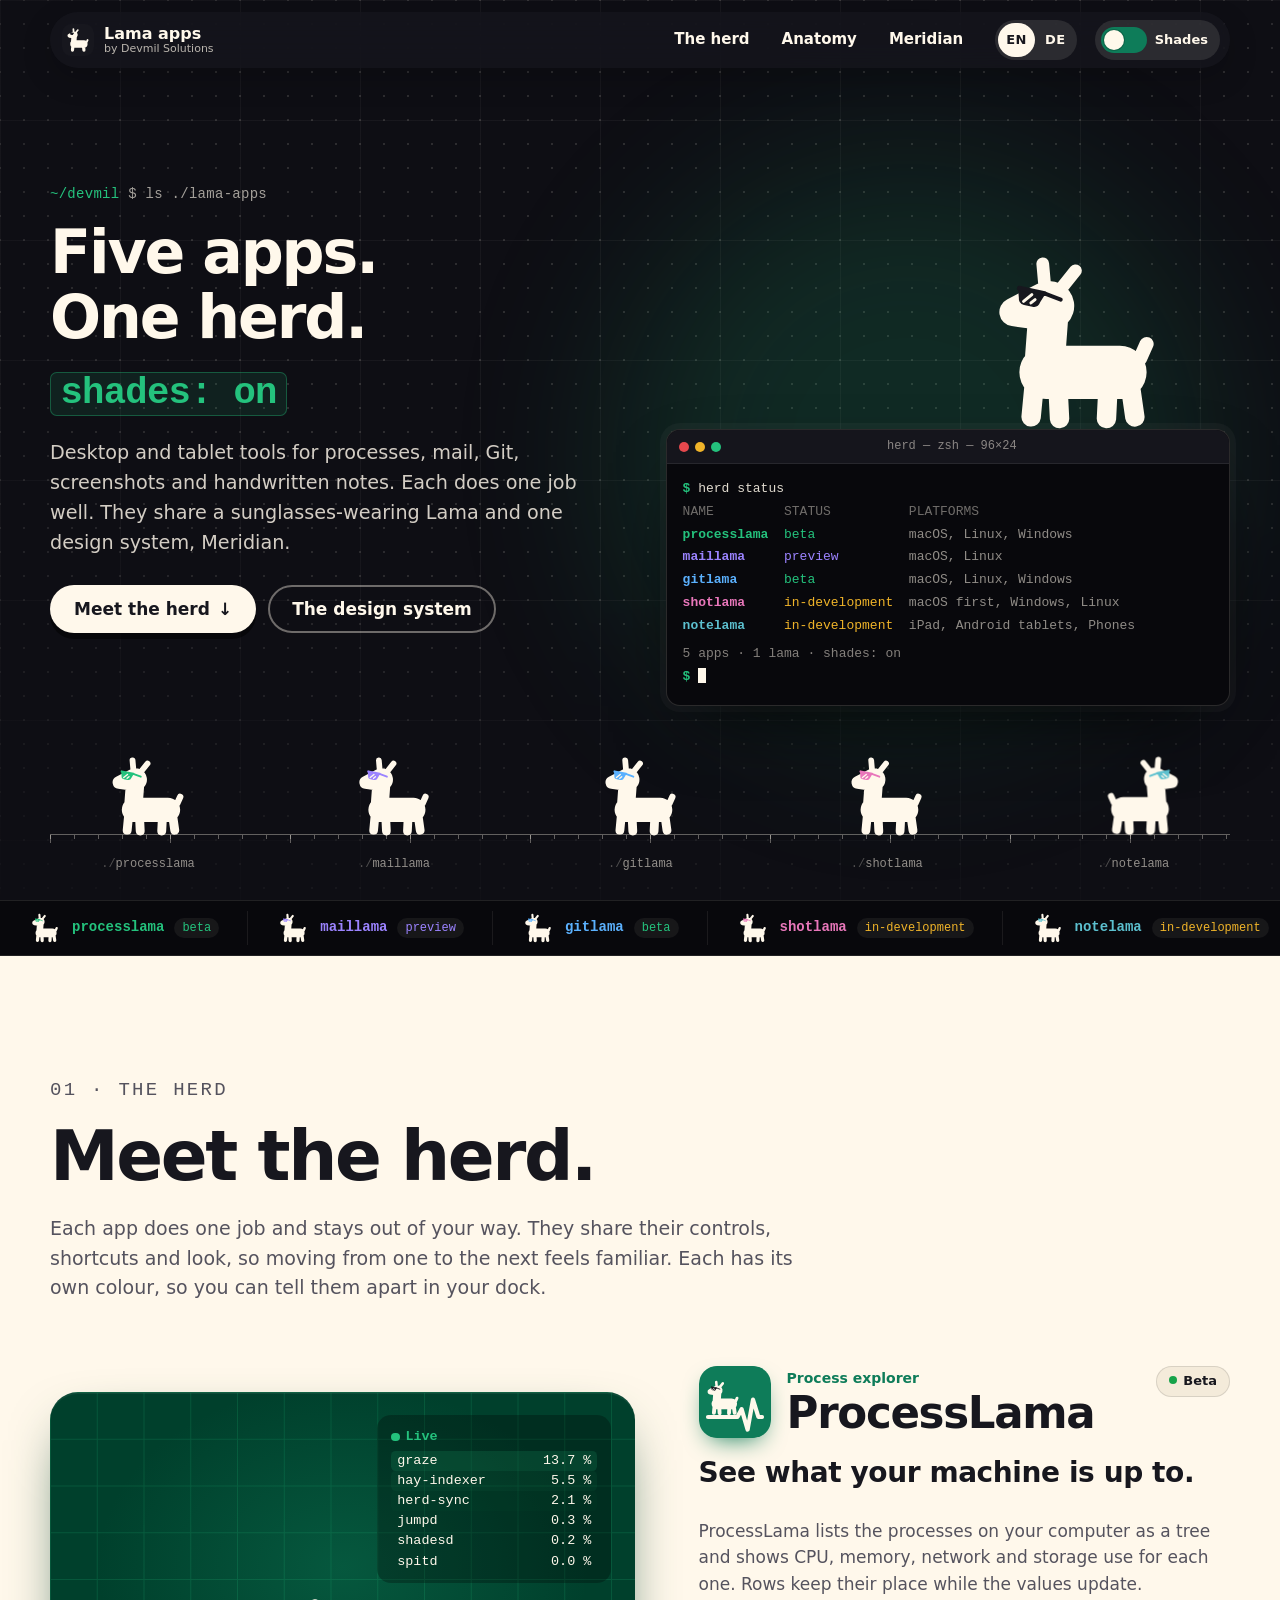
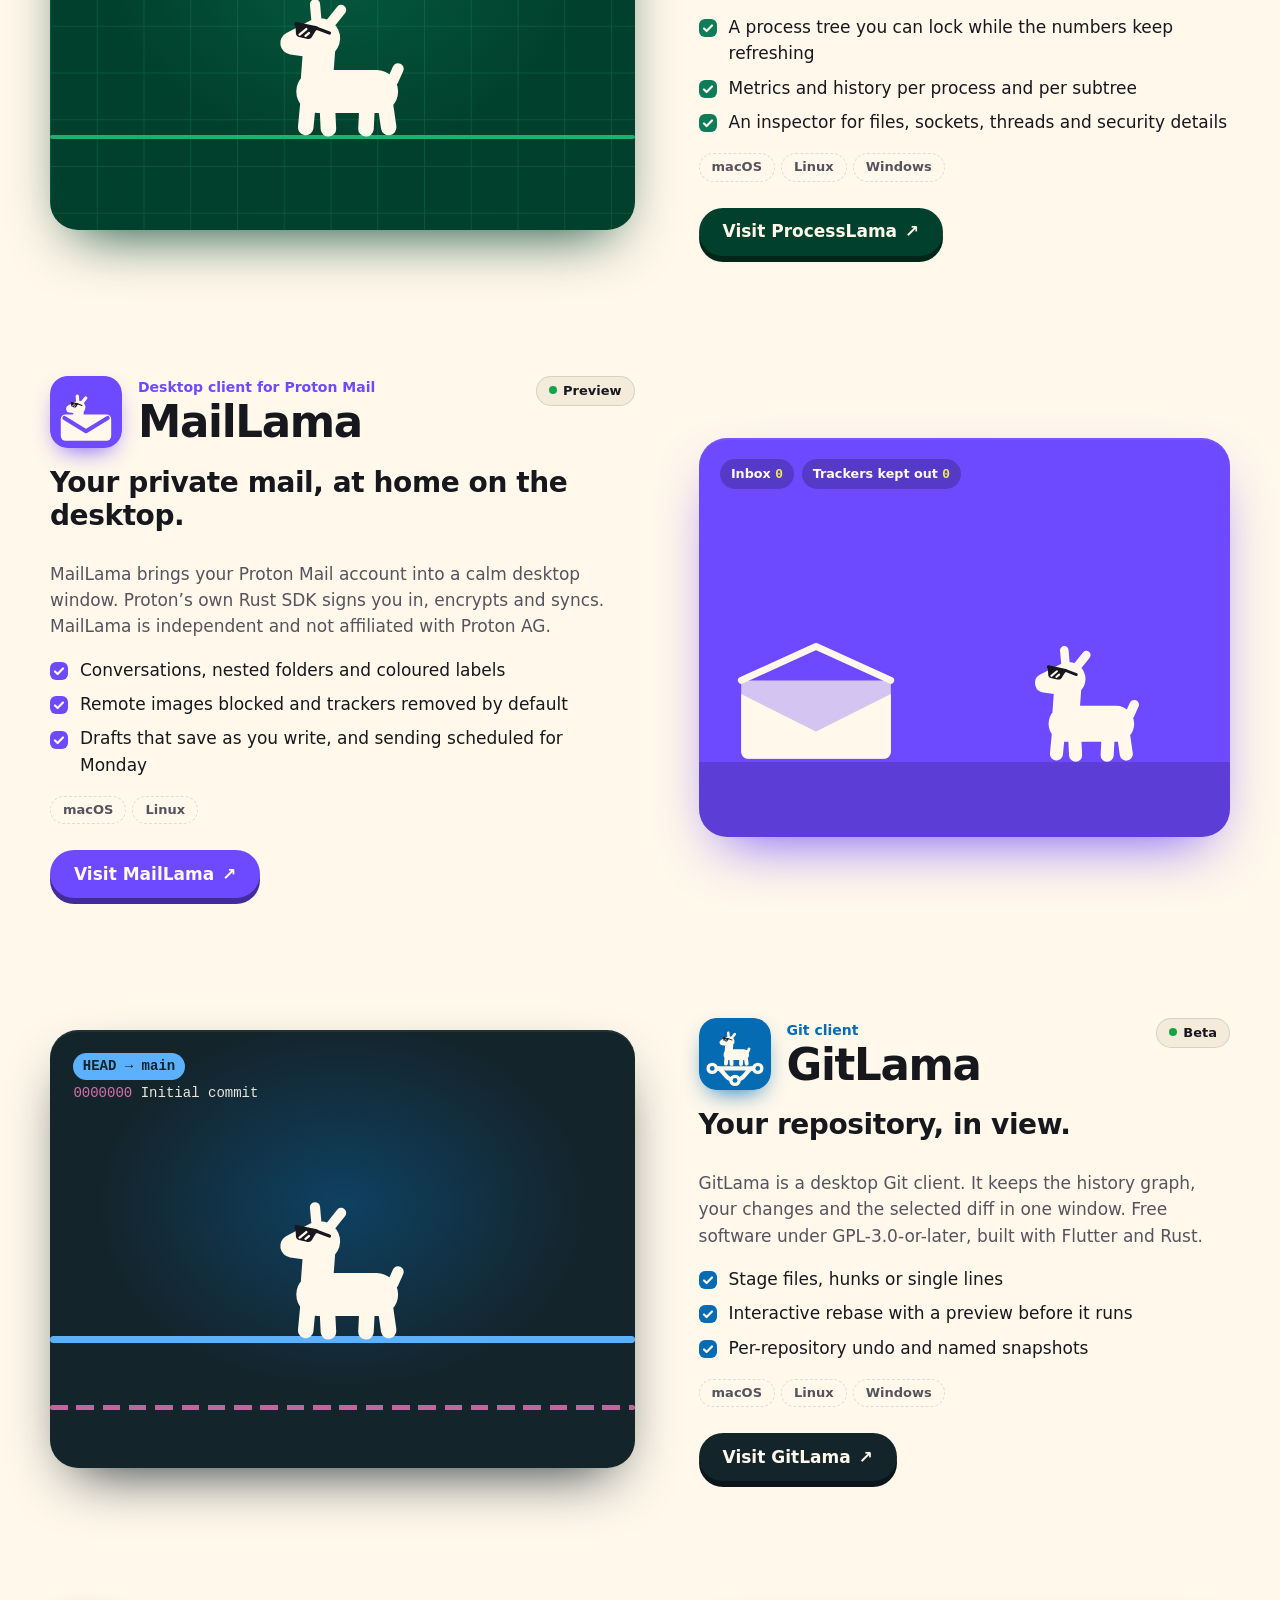
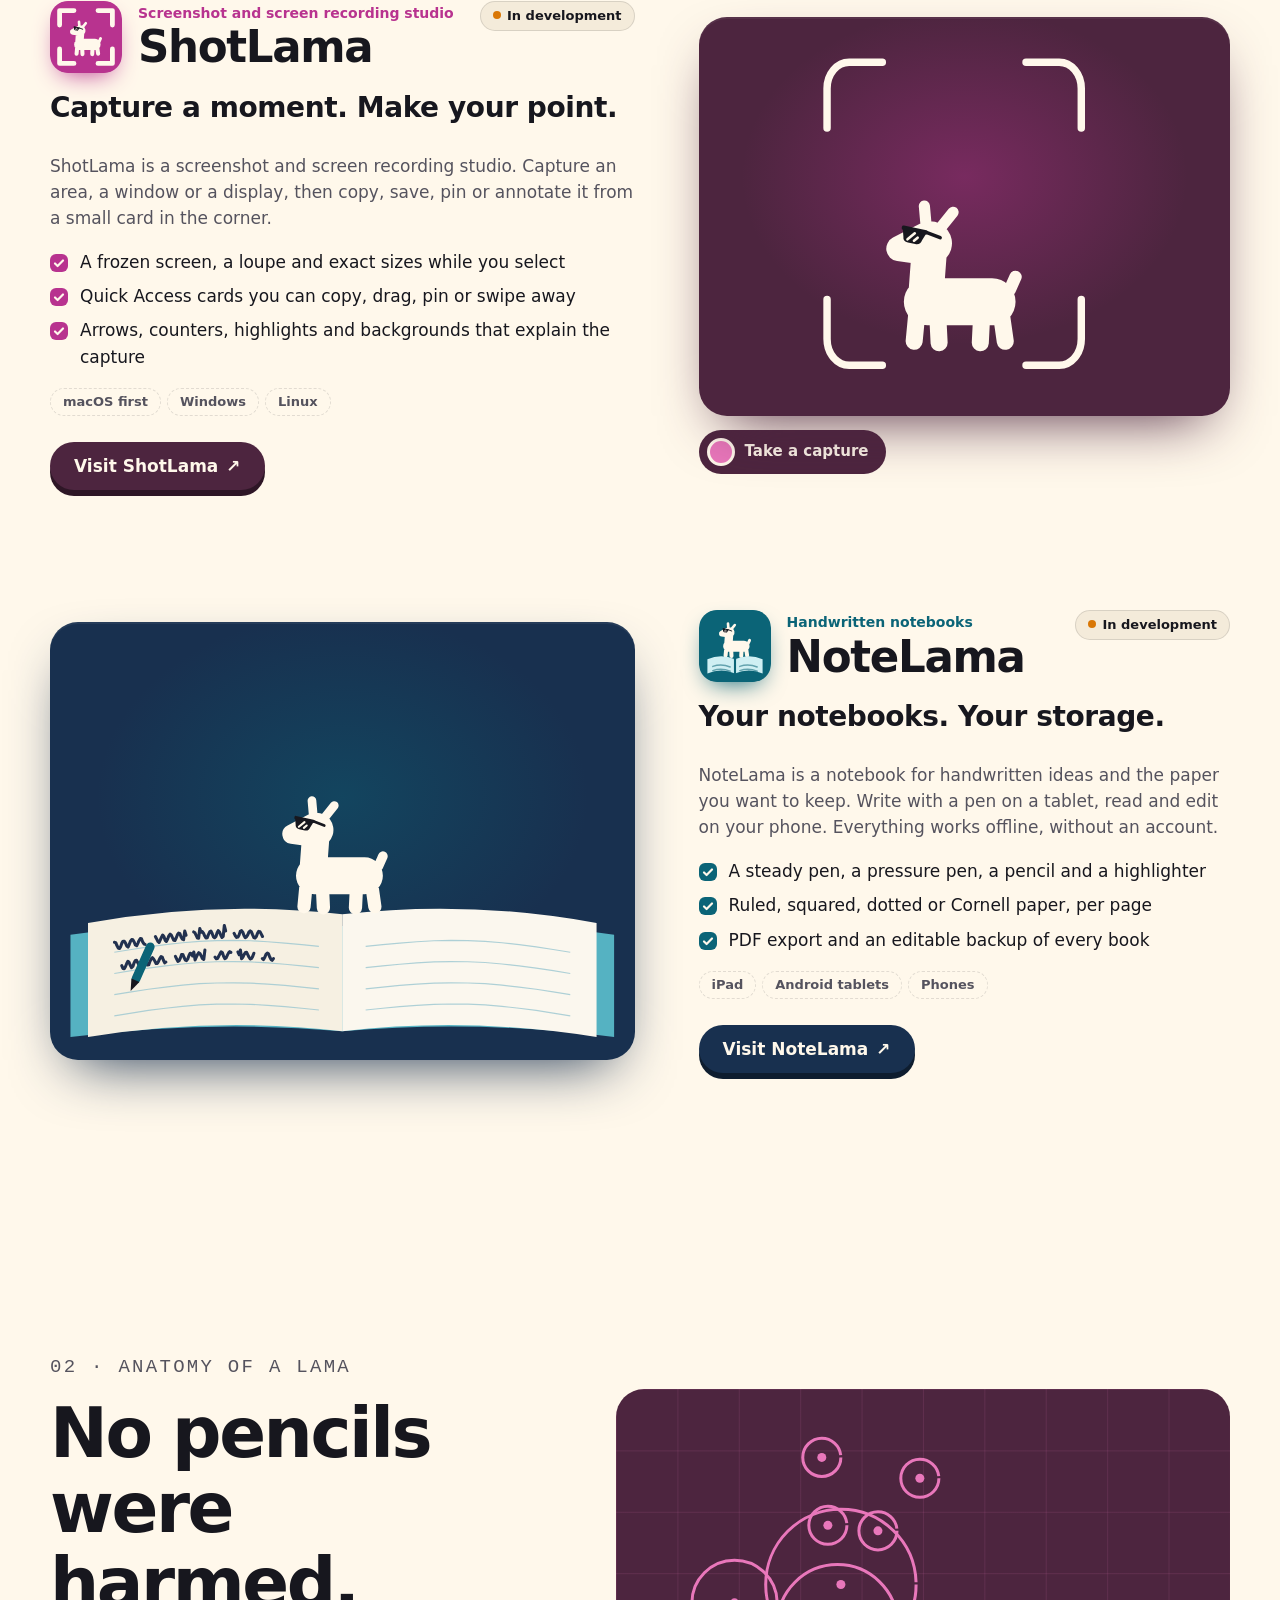
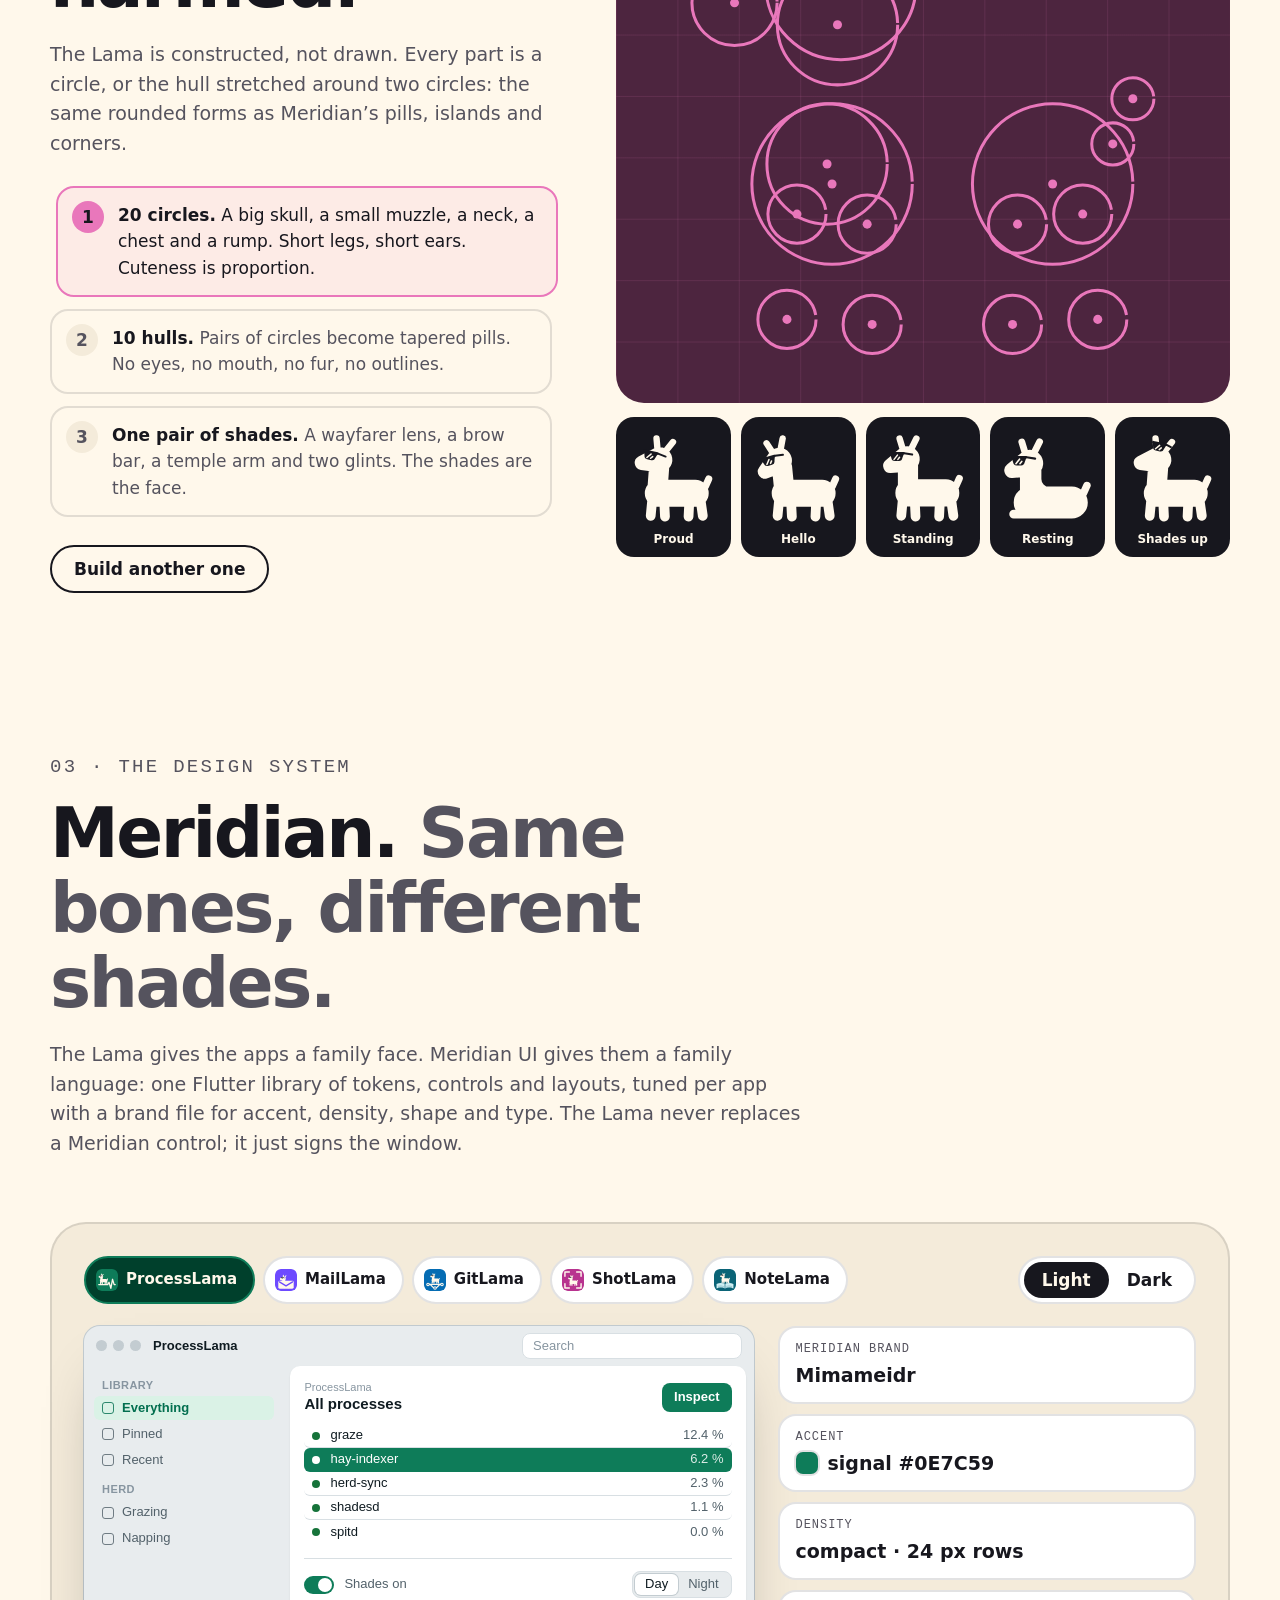
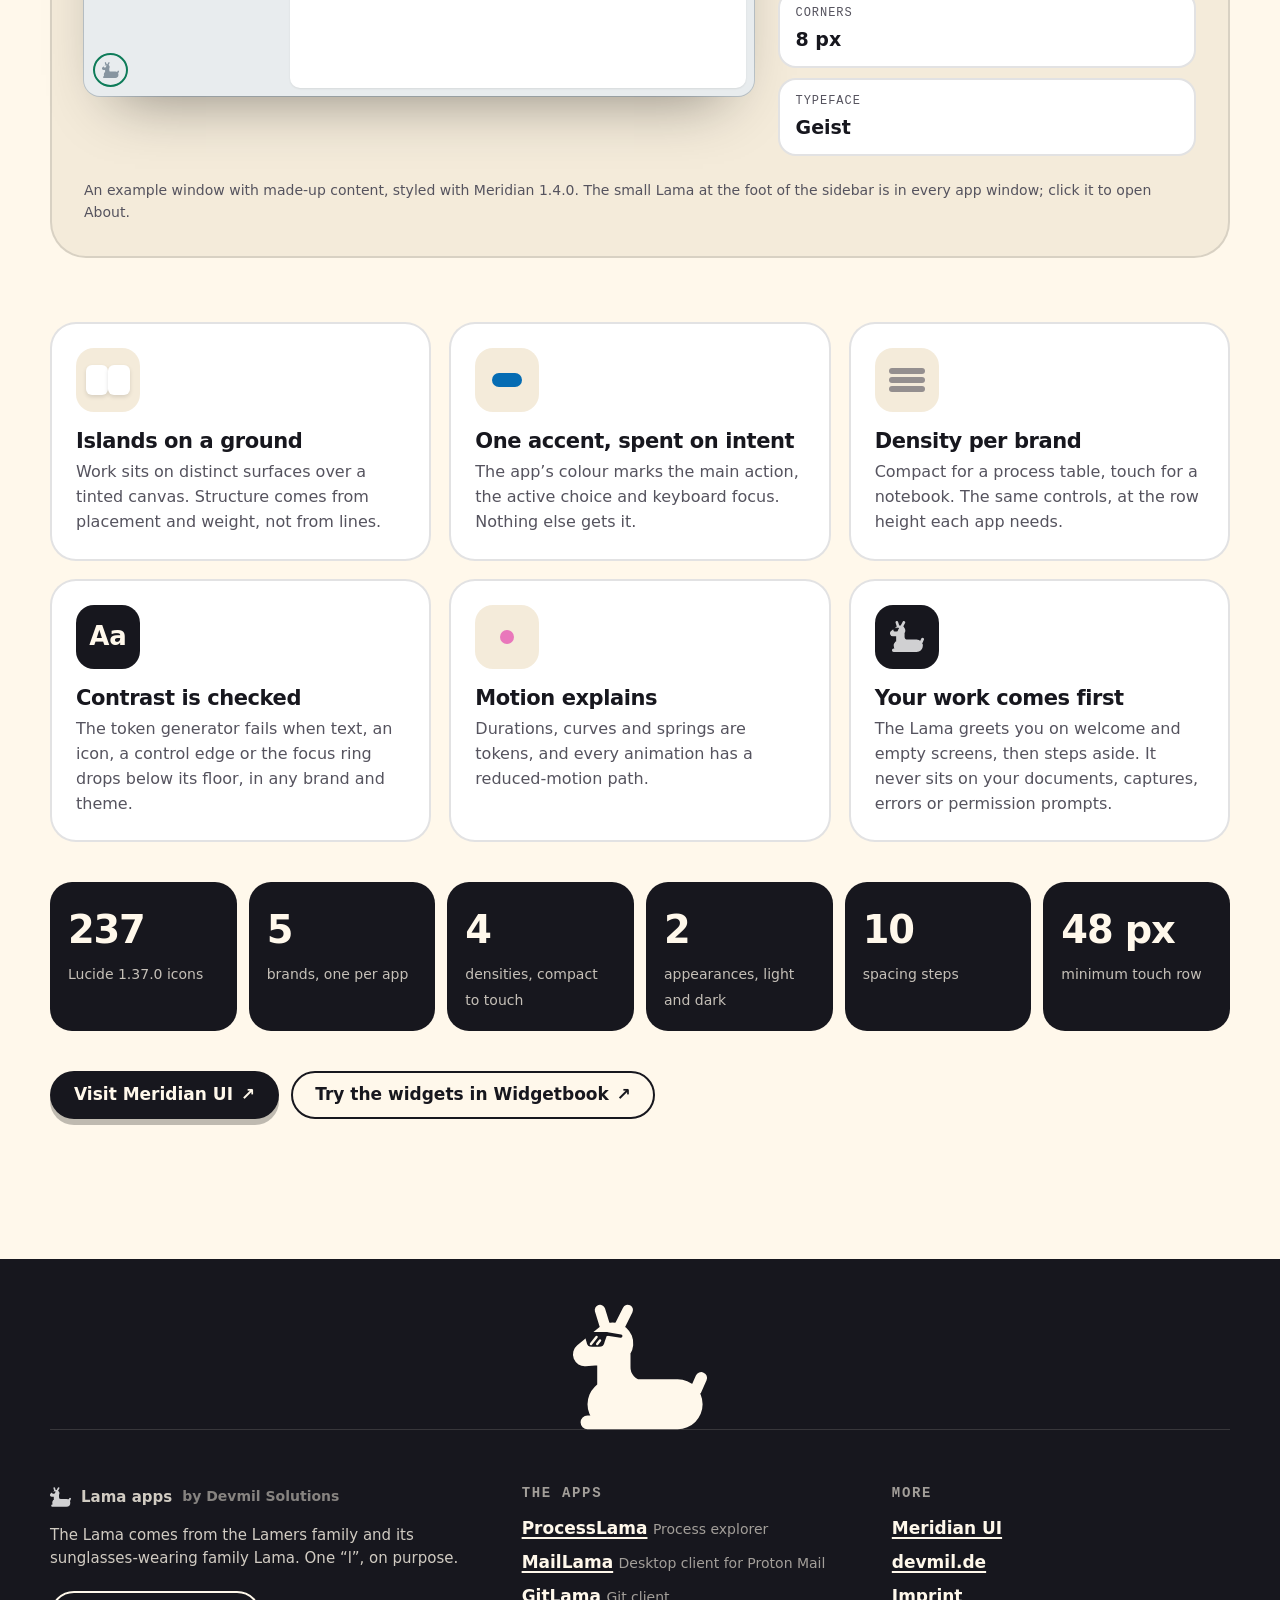
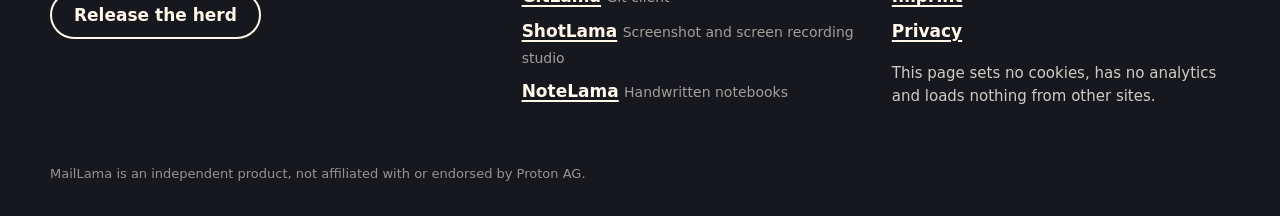
==== commit 4bab53ce: "Sync website from Forgejo Mirrored from bced9444dcfba2734a9a8756277cb7b464e002a8." ====
--- a/webfront/index.html
+++ b/webfront/index.html
@@ -352,7 +352,7 @@
   </footer>
 
 
-  <script type="application/json" id="site-data">{"brands":{"mimameidr":{"app":"ProcessLama","meridian":"Mimameidr","accentName":"signal","density":"compact","row":24,"radius":8,"radiusLg":10,"face":"Geist","light":{"ground":"#E8ECEE","ground-hover":"#DCE2E5","pane":"#FFFFFF","pane-alt":"#F6F8F9","ink":"#0F1B21","ink-muted":"#52616A","ink-faint":"#8795A0","line":"#D8DFE3","line-strong":"#C3CCD1","control-edge":"#85929A","success":"#16733A","warning":"#9A5B00","danger":"#B42318","accent":"#0E7C59","on-accent":"#FFFFFF","accent-soft":"#DAF2E6","accent-ink":"#026F4F","focus":"#0E7C59","brand":"#00402C"},"dark":{"ground":"#0B151A","ground-hover":"#13222A","pane":"#122027","pane-alt":"#0F1B21","ink":"#E4ECEF","ink-muted":"#93A5AE","ink-faint":"#5E717B","line":"#21323B","line-strong":"#2C414B","control-edge":"#667A84","success":"#4AC26B","warning":"#E3A948","danger":"#FF6B61","accent":"#24C27D","on-accent":"#03130C","accent-soft":"#0B3627","accent-ink":"#80D6B0","focus":"#80D6B0","brand":"#1A533E"}},"crossproton":{"app":"MailLama","meridian":"CrossProton","accentName":"violet","density":"regular","row":28,"radius":10,"radiusLg":14,"face":"Inter","light":{"ground":"#E8ECEE","ground-hover":"#DCE2E5","pane":"#FFFFFF","pane-alt":"#F6F8F9","ink":"#0F1B21","ink-muted":"#52616A","ink-faint":"#8795A0","line":"#D8DFE3","line-strong":"#C3CCD1","control-edge":"#85929A","success":"#16733A","warning":"#9A5B00","danger":"#B42318","accent":"#6D4AFF","on-accent":"#FFFFFF","accent-soft":"#EEEAFF","accent-ink":"#5636DC","focus":"#6D4AFF","brand":"#6D4AFF"},"dark":{"ground":"#0B151A","ground-hover":"#13222A","pane":"#122027","pane-alt":"#0F1B21","ink":"#E4ECEF","ink-muted":"#93A5AE","ink-faint":"#5E717B","line":"#21323B","line-strong":"#2C414B","control-edge":"#667A84","success":"#4AC26B","warning":"#E3A948","danger":"#FF6B61","accent":"#9B83FF","on-accent":"#120B2B","accent-soft":"#312657","accent-ink":"#B7A6FF","focus":"#B7A6FF","brand":"#6D4AFF"}},"northspline":{"app":"GitLama","meridian":"Northspline","accentName":"cerulean","density":"regular","row":28,"radius":7,"radiusLg":10,"face":null,"light":{"ground":"#E8ECEE","ground-hover":"#DCE2E5","pane":"#FFFFFF","pane-alt":"#F6F8F9","ink":"#0F1B21","ink-muted":"#52616A","ink-faint":"#8795A0","line":"#D8DFE3","line-strong":"#C3CCD1","control-edge":"#85929A","success":"#16733A","warning":"#9A5B00","danger":"#B42318","accent":"#056CB3","on-accent":"#FFFFFF","accent-soft":"#DBEBFC","accent-ink":"#0160A0","focus":"#056CB3","brand":"#14242B"},"dark":{"ground":"#0B151A","ground-hover":"#13222A","pane":"#122027","pane-alt":"#0F1B21","ink":"#E4ECEF","ink-muted":"#93A5AE","ink-faint":"#5E717B","line":"#21323B","line-strong":"#2C414B","control-edge":"#667A84","success":"#4AC26B","warning":"#E3A948","danger":"#FF6B61","accent":"#5BB1FE","on-accent":"#06111D","accent-soft":"#16334D","accent-ink":"#87C4FE","focus":"#87C4FE","brand":"#1F3A48"}},"shotlama":{"app":"ShotLama","meridian":"ShotLama","accentName":"magenta","density":"regular","row":28,"radius":9,"radiusLg":12,"face":null,"light":{"ground":"#ECECF1","ground-hover":"#E1E1E8","pane":"#FFFFFF","pane-alt":"#F7F7FA","ink":"#14141B","ink-muted":"#575769","ink-faint":"#8F8FA0","line":"#DFDFE7","line-strong":"#C9C9D4","control-edge":"#84849A","success":"#16733A","warning":"#9A5B00","danger":"#B42318","accent":"#B8338F","on-accent":"#FFFFFF","accent-soft":"#FBE4F0","accent-ink":"#A72A82","focus":"#B8338F","brand":"#4D253F"},"dark":{"ground":"#0F0F14","ground-hover":"#1A1A22","pane":"#17171E","pane-alt":"#131319","ink":"#EDEDF3","ink-muted":"#A3A3B4","ink-faint":"#666679","line":"#262630","line-strong":"#34343F","control-edge":"#71718A","success":"#4AC26B","warning":"#E3A948","danger":"#FF6B61","accent":"#E977BB","on-accent":"#180A13","accent-soft":"#412235","accent-ink":"#EFA7D2","focus":"#EFA7D2","brand":"#623852"}},"nibluma":{"app":"NoteLama","meridian":"Nibluma","accentName":"petrol","density":"touch","row":48,"radius":12,"radiusLg":18,"face":null,"light":{"ground":"#ECEAE6","ground-hover":"#E2DFD9","pane":"#FDFCFA","pane-alt":"#F6F4F0","ink":"#18212D","ink-muted":"#555D67","ink-faint":"#8C8A86","line":"#E1DDD6","line-strong":"#CEC9C1","control-edge":"#86827B","success":"#16733A","warning":"#9A5B00","danger":"#B42318","accent":"#0B6477","on-accent":"#FFFFFF","accent-soft":"#DDEEF0","accent-ink":"#0A5A6B","focus":"#0B6477","brand":"#18304F"},"dark":{"ground":"#151412","ground-hover":"#211F1C","pane":"#1D1C1A","pane-alt":"#191816","ink":"#ECE8E1","ink-muted":"#A9A398","ink-faint":"#6F6A63","line":"#2D2A27","line-strong":"#3A3632","control-edge":"#7E786F","success":"#4AC26B","warning":"#E3A948","danger":"#FF6B61","accent":"#5CC0CF","on-accent":"#03191E","accent-soft":"#17363B","accent-ink":"#80D2DE","focus":"#80D2DE","brand":"#22406A"}}},"apps":{"mimameidr":{"slug":"processlama","colors":["#24C27D","#0E7C59","#FFF8EB"]},"crossproton":{"slug":"maillama","colors":["#9B83FF","#6D4AFF","#FFF8EB"]},"northspline":{"slug":"gitlama","colors":["#5BB1FE","#056CB3","#FFF8EB"]},"shotlama":{"slug":"shotlama","colors":["#E977BB","#B8338F","#FFF8EB"]},"nibluma":{"slug":"notelama","colors":["#5CC0CF","#0B6477","#CFEFF3"]}},"studio":{"mimameidr":{"en":{"title":"All processes","button":"Inspect","rows":[["graze","12.4 %"],["hay-indexer","6.2 %"],["herd-sync","2.3 %"],["shadesd","1.1 %"],["spitd","0.0 %"]]},"de":{"title":"Alle Prozesse","button":"Untersuchen","rows":[["graze","12,4 %"],["hay-indexer","6,2 %"],["herd-sync","2,3 %"],["shadesd","1,1 %"],["spitd","0,0 %"]]}},"crossproton":{"en":{"title":"Inbox","button":"New message","rows":[["Alpaca cousin","Re: hats"],["The herd","Saturday hike?"],["Hay supplier","Invoice 42"],["Mum","Wear sunscreen"],["The sun","Re: re: glare"]]},"de":{"title":"Posteingang","button":"Neue Nachricht","rows":[["Alpaka-Cousin","Re: Hüte"],["Die Herde","Wanderung am Samstag?"],["Heulieferant","Rechnung 42"],["Mama","Sonnencreme nicht vergessen"],["Die Sonne","Re: Re: Blendung"]]}},"northspline":{"en":{"title":"History","button":"Commit","rows":[["Polish the shades","a3f9c1e"],["Remove the second L","7b2d004"],["Add more hay to the cache","c0ffee1"],["Merge branch 'lamerge'","5ade5ad"],["Bump herd to five","e1d2a3b"]]},"de":{"title":"Verlauf","button":"Commit","rows":[["Polish the shades","a3f9c1e"],["Remove the second L","7b2d004"],["Add more hay to the cache","c0ffee1"],["Merge branch 'lamerge'","5ade5ad"],["Bump herd to five","e1d2a3b"]]}},"shotlama":{"en":{"title":"Captures","button":"Capture","rows":[["Lama, mid-flip","1280 × 800"],["The sun, squinting","640 × 480"],["Five Lamas, one blur","1920 × 1080"],["Shades, close up","512 × 512"],["Hay, for scale","800 × 600"]]},"de":{"title":"Aufnahmen","button":"Aufnehmen","rows":[["Lama, mitten im Salto","1280 × 800"],["Die Sonne, blinzelnd","640 × 480"],["Fünf Lamas, eine Unschärfe","1920 × 1080"],["Sonnenbrille, ganz nah","512 × 512"],["Heu, zum Größenvergleich","800 × 600"]]}},"nibluma":{"en":{"title":"Library","button":"New notebook","rows":[["Field notes","12 pages"],["Hay recipes","4 pages"],["Shade sketches","9 pages"],["Herd names","1 page"],["Mountain doodles","23 pages"]]},"de":{"title":"Bibliothek","button":"Neues Notizbuch","rows":[["Feldnotizen","12 Seiten"],["Heurezepte","4 Seiten"],["Brillenskizzen","9 Seiten"],["Herdennamen","1 Seite"],["Bergkritzeleien","23 Seiten"]]}}},"i18n":{"en":{"meta.title":"The Lama apps · by Devmil Solutions","meta.description":"ProcessLama, MailLama, GitLama, ShotLama and NoteLama: Five focused apps by Devmil Solutions, one sunglasses-wearing Lama and the Meridian design system they share.","skip":"Skip to content","header.home":"The Lama apps, top of page","header.home_page":"The Lama apps, home page","header.wordmark":"Lama apps","header.by":"by Devmil Solutions","nav.label":"Main","nav.apps":"The herd","nav.build":"Anatomy","lang.label":"Language","theme.label":"Dark appearance","theme.shades":"Shades","hero.title_apps":"Five apps.","hero.title_herd":"One herd.","hero.lead":"Desktop and tablet tools for processes, mail, Git, screenshots and handwritten notes. Each does one job well. They share a sunglasses-wearing Lama and one design system, Meridian.","hero.cta_apps":"Meet the herd","hero.cta_meridian":"The design system","hero.terminal":"The apps at a glance","hero.herd":"The herd: jump to an app","apps.eyebrow":"01 · The herd","apps.title":"Meet the herd.","apps.intro":"Each app does one job and stays out of your way. They share their controls, shortcuts and look, so moving from one to the next feels familiar. Each has its own colour, so you can tell them apart in your dock.","app.platforms":"Platforms","app.visit":"Visit {app}","scene.inbox":"Inbox","scene.trackers":"Trackers kept out","build.eyebrow":"02 · Anatomy of a Lama","build.title":"No pencils were harmed.","build.intro":"The Lama is constructed, not drawn. Every part is a circle, or the hull stretched around two circles: the same rounded forms as Meridian’s pills, islands and corners.","build.step1_title":"20 circles.","build.step1":"A big skull, a small muzzle, a neck, a chest and a rump. Short legs, short ears. Cuteness is proportion.","build.step2_title":"10 hulls.","build.step2":"Pairs of circles become tapered pills. No eyes, no mouth, no fur, no outlines.","build.step3_title":"One pair of shades.","build.step3":"A wayfarer lens, a brow bar, a temple arm and two glints. The shades are the face.","build.again":"Build another one","build.poses":"The constructed poses","pose.proud":"Proud","pose.hello":"Hello","pose.standing":"Standing","pose.resting":"Resting","pose.shades_up":"Shades up","meridian.eyebrow":"03 · The design system","meridian.subtitle":"Same bones, different shades.","meridian.intro":"The Lama gives the apps a family face. Meridian UI gives them a family language: one Flutter library of tokens, controls and layouts, tuned per app with a brand file for accent, density, shape and type. The Lama never replaces a Meridian control; it just signs the window.","studio.brand":"Brand","studio.appearance":"Appearance","studio.light":"Light","studio.dark":"Dark","studio.mock":"A token demo window coloured with the selected brand","mock.search":"Search","mock.library":"Library","mock.everything":"Everything","mock.pinned":"Pinned","mock.recent":"Recent","mock.herd":"Herd","mock.grazing":"Grazing","mock.napping":"Napping","mock.shades_on":"Shades on","mock.day":"Day","mock.night":"Night","studio.fact_meridian":"Meridian brand","studio.fact_accent":"Accent","studio.fact_density":"Density","studio.fact_corners":"Corners","studio.fact_face":"Typeface","studio.note":"An example window with made-up content, styled with Meridian 1.4.0. The small Lama at the foot of the sidebar is in every app window; click it to open About.","principle.islands":"Islands on a ground","principle.islands_text":"Work sits on distinct surfaces over a tinted canvas. Structure comes from placement and weight, not from lines.","principle.accent":"One accent, spent on intent","principle.accent_text":"The app’s colour marks the main action, the active choice and keyboard focus. Nothing else gets it.","principle.density":"Density per brand","principle.density_text":"Compact for a process table, touch for a notebook. The same controls, at the row height each app needs.","principle.contrast":"Contrast is checked","principle.contrast_text":"The token generator fails when text, an icon, a control edge or the focus ring drops below its floor, in any brand and theme.","principle.motion":"Motion explains","principle.motion_text":"Durations, curves and springs are tokens, and every animation has a reduced-motion path.","principle.work":"Your work comes first","principle.work_text":"The Lama greets you on welcome and empty screens, then steps aside. It never sits on your documents, captures, errors or permission prompts.","facts.icons":"Lucide 1.37.0 icons","facts.brands":"brands, one per app","facts.densities":"densities, compact to touch","facts.themes":"appearances, light and dark","facts.spacing":"spacing steps","facts.touch":"minimum touch row","meridian.visit":"Visit Meridian UI","meridian.widgetbook":"Try the widgets in Widgetbook","footer.about":"The Lama comes from the Lamers family and its sunglasses-wearing family Lama. One “l”, on purpose.","footer.stampede":"Release the herd","footer.apps":"The apps","footer.more":"More","footer.imprint":"Imprint","footer.privacy":"Privacy","footer.privacy_note":"This page sets no cookies, has no analytics and loads nothing from other sites.","footer.fine":"MailLama is an independent product, not affiliated with or endorsed by Proton AG.","legal.imprint_title":"Imprint · The Lama apps","legal.imprint_description":"Imprint of the Lama apps family page by Devmil Solutions.","legal.privacy_title":"Privacy Policy · The Lama apps","legal.privacy_description":"How the Lama apps family page by Devmil Solutions handles personal data.","studio.rows":"{row} px rows","studio.face_platform":"Platform face","density.compact":"compact","density.regular":"regular","density.comfortable":"comfortable","density.touch":"touch","app.mimameidr.job":"Process explorer","app.mimameidr.status":"Beta","app.mimameidr.tagline":"See what your machine is up to.","app.mimameidr.summary":"ProcessLama lists the processes on your computer as a tree and shows CPU, memory, network and storage use for each one. Rows keep their place while the values update.","app.mimameidr.scene_label":"A Lama hops over the beats of a pulse line while a small process list ticks.","app.mimameidr.title":"ProcessLama: Process explorer","app.mimameidr.visit":"Visit ProcessLama","app.mimameidr.features.0":"A process tree you can lock while the numbers keep refreshing","app.mimameidr.features.1":"Metrics and history per process and per subtree","app.mimameidr.features.2":"An inspector for files, sockets, threads and security details","app.mimameidr.platforms.0":"macOS","app.mimameidr.platforms.1":"Linux","app.mimameidr.platforms.2":"Windows","app.crossproton.job":"Desktop client for Proton Mail","app.crossproton.status":"Preview","app.crossproton.tagline":"Your private mail, at home on the desktop.","app.crossproton.summary":"MailLama brings your Proton Mail account into a calm desktop window. Proton’s own Rust SDK signs you in, encrypts and syncs. MailLama is independent and not affiliated with Proton AG.","app.crossproton.scene_label":"Letters fly into an envelope beside a Lama, which butts the tracking letters away.","app.crossproton.title":"MailLama: Desktop client for Proton Mail","app.crossproton.visit":"Visit MailLama","app.crossproton.features.0":"Conversations, nested folders and coloured labels","app.crossproton.features.1":"Remote images blocked and trackers removed by default","app.crossproton.features.2":"Drafts that save as you write, and sending scheduled for Monday","app.crossproton.platforms.0":"macOS","app.crossproton.platforms.1":"Linux","app.northspline.job":"Git client","app.northspline.status":"Beta","app.northspline.tagline":"Your repository, in view.","app.northspline.summary":"GitLama is a desktop Git client. It keeps the history graph, your changes and the selected diff in one window. Free software under GPL-3.0-or-later, built with Flutter and Rust.","app.northspline.scene_label":"Commits slide along a branch line under a Lama, which jumps over each one.","app.northspline.title":"GitLama: Git client","app.northspline.visit":"Visit GitLama","app.northspline.features.0":"Stage files, hunks or single lines","app.northspline.features.1":"Interactive rebase with a preview before it runs","app.northspline.features.2":"Per-repository undo and named snapshots","app.northspline.platforms.0":"macOS","app.northspline.platforms.1":"Linux","app.northspline.platforms.2":"Windows","app.shotlama.job":"Screenshot and screen recording studio","app.shotlama.status":"In development","app.shotlama.tagline":"Capture a moment. Make your point.","app.shotlama.summary":"ShotLama is a screenshot and screen recording studio. Capture an area, a window or a display, then copy, save, pin or annotate it from a small card in the corner.","app.shotlama.scene_label":"A Lama in crop corners jumps for the shutter; each capture lands in a small card.","app.shotlama.title":"ShotLama: Screenshot and screen recording studio","app.shotlama.visit":"Visit ShotLama","app.shotlama.action":"Take a capture","app.shotlama.features.0":"A frozen screen, a loupe and exact sizes while you select","app.shotlama.features.1":"Quick Access cards you can copy, drag, pin or swipe away","app.shotlama.features.2":"Arrows, counters, highlights and backgrounds that explain the capture","app.shotlama.platforms.0":"macOS first","app.shotlama.platforms.1":"Windows","app.shotlama.platforms.2":"Linux","app.nibluma.job":"Handwritten notebooks","app.nibluma.status":"In development","app.nibluma.tagline":"Your notebooks. Your storage.","app.nibluma.summary":"NoteLama is a notebook for handwritten ideas and the paper you want to keep. Write with a pen on a tablet, read and edit on your phone. Everything works offline, without an account.","app.nibluma.scene_label":"A Lama on an open notebook watches handwriting appear and hops as the page turns.","app.nibluma.title":"NoteLama: Handwritten notebooks","app.nibluma.visit":"Visit NoteLama","app.nibluma.features.0":"A steady pen, a pressure pen, a pencil and a highlighter","app.nibluma.features.1":"Ruled, squared, dotted or Cornell paper, per page","app.nibluma.features.2":"PDF export and an editable backup of every book","app.nibluma.platforms.0":"iPad","app.nibluma.platforms.1":"Android tablets","app.nibluma.platforms.2":"Phones"},"de":{"meta.title":"Die Lama-Apps · von Devmil Solutions","meta.description":"ProcessLama, MailLama, GitLama, ShotLama und NoteLama: fünf Apps mit klarem Fokus von Devmil Solutions, ein Lama mit Sonnenbrille und Meridian, das Designsystem, das sie gemeinsam nutzen.","skip":"Zum Inhalt springen","header.home":"Die Lama-Apps, zum Seitenanfang","header.home_page":"Die Lama-Apps, Startseite","header.wordmark":"Lama-Apps","header.by":"von Devmil Solutions","nav.label":"Hauptnavigation","nav.apps":"Die Herde","nav.build":"Anatomie","lang.label":"Sprache","theme.label":"Dunkles Erscheinungsbild","theme.shades":"Brille","hero.title_apps":"Fünf Apps.","hero.title_herd":"Eine Herde.","hero.lead":"Werkzeuge für Computer und Tablet – für Prozesse, E-Mail, Git, Screenshots und handschriftliche Notizen. Jedes erledigt eine Aufgabe, und die gut. Gemeinsam haben sie ein Lama mit Sonnenbrille und ein Designsystem: Meridian.","hero.cta_apps":"Lern die Herde kennen","hero.cta_meridian":"Das Designsystem","hero.terminal":"Die Apps auf einen Blick","hero.herd":"Die Herde: zu einer App springen","apps.eyebrow":"01 · Die Herde","apps.title":"Darf ich vorstellen: die Herde.","apps.intro":"Jede App erledigt eine Aufgabe und hält sich ansonsten zurück. Bedienelemente, Tastenkürzel und Optik teilen sie sich, deshalb fühlt sich der Wechsel von einer App zur nächsten vertraut an. Jede hat ihre eigene Farbe, damit du sie im Dock auseinanderhalten kannst.","app.platforms":"Plattformen","app.visit":"{app} besuchen","scene.inbox":"Posteingang","scene.trackers":"Abgewehrte Tracker","build.eyebrow":"02 · Anatomie eines Lamas","build.title":"Es wurden keine Bleistifte verletzt.","build.intro":"Das Lama ist konstruiert, nicht gezeichnet. Jedes Teil ist ein Kreis oder die Hülle, die sich um zwei Kreise spannt: dieselben runden Formen wie die Pillen, Inseln und Ecken in Meridian.","build.step1_title":"20 Kreise.","build.step1":"Ein großer Schädel, eine kleine Schnauze, ein Hals, eine Brust und ein Hinterteil. Kurze Beine, kurze Ohren. Niedlichkeit ist eine Frage der Proportionen.","build.step2_title":"10 Hüllen.","build.step2":"Aus Kreispaaren werden spitz zulaufende Pillen. Keine Augen, kein Mund, kein Fell, keine Konturen.","build.step3_title":"Eine Sonnenbrille.","build.step3":"Ein Wayfarer-Glas, ein Brauensteg, ein Bügel und zwei Lichtreflexe. Die Sonnenbrille ist das Gesicht.","build.again":"Noch eins bauen","build.poses":"Die konstruierten Posen","pose.proud":"Stolz","pose.hello":"Hallo","pose.standing":"Stehend","pose.resting":"Ruhend","pose.shades_up":"Sonnenbrille hoch","meridian.eyebrow":"03 · Das Designsystem","meridian.subtitle":"Gleiches Gerüst, andere Tönung.","meridian.intro":"Das Lama gibt den Apps ein gemeinsames Gesicht. Meridian UI gibt ihnen eine gemeinsame Sprache: eine Flutter-Bibliothek mit Tokens, Bedienelementen und Layouts, die jede App über eine Markendatei anpasst – Akzentfarbe, Dichte, Form und Schrift. Das Lama ersetzt nie ein Bedienelement von Meridian; es signiert nur das Fenster.","studio.brand":"Marke","studio.appearance":"Erscheinungsbild","studio.light":"Hell","studio.dark":"Dunkel","studio.mock":"Ein Token-Demofenster in den Farben der gewählten Marke","mock.search":"Suchen","mock.library":"Bibliothek","mock.everything":"Alles","mock.pinned":"Angeheftet","mock.recent":"Zuletzt","mock.herd":"Herde","mock.grazing":"Beim Grasen","mock.napping":"Beim Dösen","mock.shades_on":"Sonnenbrille auf","mock.day":"Tag","mock.night":"Nacht","studio.fact_meridian":"Meridian-Marke","studio.fact_accent":"Akzentfarbe","studio.fact_density":"Dichte","studio.fact_corners":"Eckenradius","studio.fact_face":"Schrift","studio.note":"Ein Beispielfenster mit erfundenen Inhalten, gestaltet mit Meridian 1.4.0. Das kleine Lama unten in der Seitenleiste sitzt in jedem App-Fenster; ein Klick darauf öffnet „Über“.","principle.islands":"Inseln auf einer Grundfläche","principle.islands_text":"Die Arbeit liegt auf klar abgegrenzten Flächen über einem getönten Untergrund. Struktur entsteht durch Anordnung und Gewichtung, nicht durch Linien.","principle.accent":"Eine Akzentfarbe, gezielt eingesetzt","principle.accent_text":"Die Farbe der App markiert die Hauptaktion, die aktive Auswahl und den Tastaturfokus. Nichts sonst erhält sie.","principle.density":"Dichte je Marke","principle.density_text":"Kompakt für eine Prozesstabelle, touchfreundlich für ein Notizbuch. Dieselben Bedienelemente, mit der Zeilenhöhe, die die jeweilige App braucht.","principle.contrast":"Kontrast wird geprüft","principle.contrast_text":"Der Token-Generator bricht ab, wenn Text, ein Symbol, der Rand eines Bedienelements oder der Fokusring unter den Mindestkontrast fällt – in jeder Marke und jedem Erscheinungsbild.","principle.motion":"Bewegung erklärt","principle.motion_text":"Dauer, Kurven und Federn sind Tokens, und jede Animation hat eine Variante für reduzierte Bewegung.","principle.work":"Deine Arbeit geht vor","principle.work_text":"Das Lama begrüßt dich auf Willkommensbildschirmen und leeren Ansichten und tritt dann zur Seite. Auf deinen Dokumenten, Aufnahmen, Fehlermeldungen oder Berechtigungsabfragen sitzt es nie.","facts.icons":"Symbole aus Lucide 1.37.0","facts.brands":"Marken, eine pro App","facts.densities":"Dichten, von kompakt bis Touch","facts.themes":"Erscheinungsbilder, hell und dunkel","facts.spacing":"Abstandsstufen","facts.touch":"Mindesthöhe für Touch-Zeilen","meridian.visit":"Meridian UI besuchen","meridian.widgetbook":"Die Widgets im Widgetbook ausprobieren","footer.about":"Das Lama geht auf die Familie Lamers zurück und auf ihr Familien-Lama mit Sonnenbrille. Mit einem „l“ – auch im Englischen, und zwar mit Absicht.","footer.stampede":"Die Herde freilassen","footer.apps":"Die Apps","footer.more":"Mehr","footer.imprint":"Impressum","footer.privacy":"Datenschutz","footer.privacy_note":"Diese Seite setzt keine Cookies, betreibt keine Webanalyse und lädt nichts von anderen Websites.","footer.fine":"MailLama ist ein unabhängiges Produkt. Es steht in keiner Verbindung zur Proton AG und wird nicht von ihr unterstützt.","legal.imprint_title":"Impressum · Die Lama-Apps","legal.imprint_description":"Impressum der Familienseite der Lama-Apps von Devmil Solutions.","legal.privacy_title":"Datenschutzerklärung · Die Lama-Apps","legal.privacy_description":"Wie die Familienseite der Lama-Apps von Devmil Solutions mit personenbezogenen Daten umgeht.","studio.rows":"Zeilenhöhe {row} px","studio.face_platform":"Systemschrift","density.compact":"kompakt","density.regular":"normal","density.comfortable":"komfortabel","density.touch":"Touch","app.mimameidr.job":"Prozess-Explorer","app.mimameidr.status":"Beta","app.mimameidr.tagline":"Sieh, was dein Rechner gerade tut.","app.mimameidr.summary":"ProcessLama zeigt die Prozesse auf deinem Computer als Baum und für jeden einzelnen die Auslastung von CPU, Arbeitsspeicher, Netzwerk und Datenträgern. Die Zeilen behalten ihren Platz, während sich die Werte aktualisieren.","app.mimameidr.scene_label":"Ein Lama hüpft über die Ausschläge einer Pulskurve, während eine kleine Prozessliste mitläuft.","app.mimameidr.title":"ProcessLama: Prozess-Explorer","app.mimameidr.visit":"ProcessLama besuchen","app.mimameidr.features.0":"Ein Prozessbaum, den du fixieren kannst, während sich die Zahlen weiter aktualisieren","app.mimameidr.features.1":"Messwerte und Verlauf pro Prozess und pro Teilbaum","app.mimameidr.features.2":"Ein Inspektor für Dateien, Sockets, Threads und Sicherheitsdetails","app.mimameidr.platforms.0":"macOS","app.mimameidr.platforms.1":"Linux","app.mimameidr.platforms.2":"Windows","app.crossproton.job":"Desktop-Client für Proton Mail","app.crossproton.status":"Vorschau","app.crossproton.tagline":"Deine privaten E-Mails, zu Hause auf deinem Rechner.","app.crossproton.summary":"MailLama holt dein Proton-Mail-Konto in ein ruhiges Fenster auf deinem Rechner. Das Rust-SDK von Proton selbst übernimmt Anmeldung, Verschlüsselung und Synchronisierung. MailLama ist unabhängig und steht in keiner Verbindung zur Proton AG.","app.crossproton.scene_label":"Briefe fliegen neben einem Lama in einen Umschlag; die Briefe mit Trackern stößt das Lama mit dem Kopf weg.","app.crossproton.title":"MailLama: Desktop-Client für Proton Mail","app.crossproton.visit":"MailLama besuchen","app.crossproton.features.0":"Unterhaltungen, verschachtelte Ordner und farbige Labels","app.crossproton.features.1":"Externe Bilder blockiert und Tracker entfernt – standardmäßig","app.crossproton.features.2":"Entwürfe, die beim Schreiben gespeichert werden, und Nachrichten, die erst am Montag rausgehen","app.crossproton.platforms.0":"macOS","app.crossproton.platforms.1":"Linux","app.northspline.job":"Git-Client","app.northspline.status":"Beta","app.northspline.tagline":"Dein Repository im Blick.","app.northspline.summary":"GitLama ist ein Desktop-Client für Git. Er vereint den Verlaufsgraphen, deine Änderungen und den ausgewählten Diff in einem Fenster. Freie Software unter GPL-3.0-or-later, entwickelt mit Flutter und Rust.","app.northspline.scene_label":"Commits gleiten unter einem Lama eine Branch-Linie entlang; das Lama springt über jeden davon.","app.northspline.title":"GitLama: Git-Client","app.northspline.visit":"GitLama besuchen","app.northspline.features.0":"Dateien, Hunks oder einzelne Zeilen stagen","app.northspline.features.1":"Interaktiver Rebase mit Vorschau vor der Ausführung","app.northspline.features.2":"Rückgängigmachen und benannte Snapshots je Repository","app.northspline.platforms.0":"macOS","app.northspline.platforms.1":"Linux","app.northspline.platforms.2":"Windows","app.shotlama.job":"Studio für Screenshots und Bildschirmaufnahmen","app.shotlama.status":"In Entwicklung","app.shotlama.tagline":"Einen Moment festhalten. Auf den Punkt bringen.","app.shotlama.summary":"ShotLama ist ein Studio für Screenshots und Bildschirmaufnahmen. Nimm einen Bereich, ein Fenster oder einen Bildschirm auf; über eine kleine Karte in der Ecke kannst du die Aufnahme dann kopieren, speichern, anheften oder beschriften.","app.shotlama.scene_label":"Ein Lama im Zuschneiderahmen springt zum Auslöser; jede Aufnahme landet auf einer kleinen Karte.","app.shotlama.title":"ShotLama: Studio für Screenshots und Bildschirmaufnahmen","app.shotlama.visit":"ShotLama besuchen","app.shotlama.action":"Aufnahme machen","app.shotlama.features.0":"Ein eingefrorener Bildschirm, eine Lupe und exakte Maße beim Auswählen","app.shotlama.features.1":"Schnellzugriffskarten zum Kopieren, Ziehen, Anheften oder Wegwischen","app.shotlama.features.2":"Pfeile, Nummern, Markierungen und Hintergründe, die die Aufnahme erklären","app.shotlama.platforms.0":"macOS zuerst","app.shotlama.platforms.1":"Windows","app.shotlama.platforms.2":"Linux","app.nibluma.job":"Handschriftliche Notizbücher","app.nibluma.status":"In Entwicklung","app.nibluma.tagline":"Deine Notizbücher. Dein Speicher.","app.nibluma.summary":"NoteLama ist ein Notizbuch für handschriftliche Ideen und das Papier, das du behalten möchtest. Schreib mit dem Stift auf dem Tablet, lies und bearbeite deine Notizen auf dem Smartphone. Alles funktioniert offline, ohne Konto.","app.nibluma.scene_label":"Ein Lama auf einem offenen Notizbuch sieht zu, wie Handschrift erscheint, und hüpft, sobald umgeblättert wird.","app.nibluma.title":"NoteLama: Handschriftliche Notizbücher","app.nibluma.visit":"NoteLama besuchen","app.nibluma.features.0":"Ein gleichmäßiger Stift, ein druckempfindlicher Stift, ein Bleistift und ein Textmarker","app.nibluma.features.1":"Liniertes, kariertes, gepunktetes oder Cornell-Papier, Seite für Seite","app.nibluma.features.2":"PDF-Export und eine bearbeitbare Sicherung jedes Notizbuchs","app.nibluma.platforms.0":"iPad","app.nibluma.platforms.1":"Android-Tablets","app.nibluma.platforms.2":"Smartphones"}}}</script>
+  <script type="application/json" id="site-data">{"brands":{"mimameidr":{"app":"ProcessLama","meridian":"Mimameidr","accentName":"signal","density":"compact","row":24,"radius":8,"radiusLg":10,"face":"Geist","light":{"ground":"#E8ECEE","ground-hover":"#DCE2E5","pane":"#FFFFFF","pane-alt":"#F6F8F9","ink":"#0F1B21","ink-muted":"#52616A","ink-faint":"#8795A0","line":"#D8DFE3","line-strong":"#C3CCD1","control-edge":"#85929A","success":"#16733A","warning":"#9A5B00","danger":"#B42318","accent":"#0E7C59","on-accent":"#FFFFFF","accent-soft":"#DAF2E6","accent-ink":"#026F4F","focus":"#0E7C59","brand":"#00402C"},"dark":{"ground":"#0B151A","ground-hover":"#13222A","pane":"#122027","pane-alt":"#0F1B21","ink":"#E4ECEF","ink-muted":"#93A5AE","ink-faint":"#5E717B","line":"#21323B","line-strong":"#2C414B","control-edge":"#667A84","success":"#4AC26B","warning":"#E3A948","danger":"#FF6B61","accent":"#24C27D","on-accent":"#03130C","accent-soft":"#0B3627","accent-ink":"#80D6B0","focus":"#80D6B0","brand":"#1A533E"}},"crossproton":{"app":"MailLama","meridian":"CrossProton","accentName":"violet","density":"regular","row":28,"radius":10,"radiusLg":14,"face":"Inter","light":{"ground":"#E8ECEE","ground-hover":"#DCE2E5","pane":"#FFFFFF","pane-alt":"#F6F8F9","ink":"#0F1B21","ink-muted":"#52616A","ink-faint":"#8795A0","line":"#D8DFE3","line-strong":"#C3CCD1","control-edge":"#85929A","success":"#16733A","warning":"#9A5B00","danger":"#B42318","accent":"#6D4AFF","on-accent":"#FFFFFF","accent-soft":"#EEEAFF","accent-ink":"#5636DC","focus":"#6D4AFF","brand":"#6D4AFF"},"dark":{"ground":"#0B151A","ground-hover":"#13222A","pane":"#122027","pane-alt":"#0F1B21","ink":"#E4ECEF","ink-muted":"#93A5AE","ink-faint":"#5E717B","line":"#21323B","line-strong":"#2C414B","control-edge":"#667A84","success":"#4AC26B","warning":"#E3A948","danger":"#FF6B61","accent":"#9B83FF","on-accent":"#120B2B","accent-soft":"#312657","accent-ink":"#B7A6FF","focus":"#B7A6FF","brand":"#6D4AFF"}},"northspline":{"app":"GitLama","meridian":"Northspline","accentName":"cerulean","density":"regular","row":28,"radius":7,"radiusLg":10,"face":null,"light":{"ground":"#E8ECEE","ground-hover":"#DCE2E5","pane":"#FFFFFF","pane-alt":"#F6F8F9","ink":"#0F1B21","ink-muted":"#52616A","ink-faint":"#8795A0","line":"#D8DFE3","line-strong":"#C3CCD1","control-edge":"#85929A","success":"#16733A","warning":"#9A5B00","danger":"#B42318","accent":"#056CB3","on-accent":"#FFFFFF","accent-soft":"#DBEBFC","accent-ink":"#0160A0","focus":"#056CB3","brand":"#14242B"},"dark":{"ground":"#0B151A","ground-hover":"#13222A","pane":"#122027","pane-alt":"#0F1B21","ink":"#E4ECEF","ink-muted":"#93A5AE","ink-faint":"#5E717B","line":"#21323B","line-strong":"#2C414B","control-edge":"#667A84","success":"#4AC26B","warning":"#E3A948","danger":"#FF6B61","accent":"#5BB1FE","on-accent":"#06111D","accent-soft":"#16334D","accent-ink":"#87C4FE","focus":"#87C4FE","brand":"#1F3A48"}},"shotlama":{"app":"ShotLama","meridian":"ShotLama","accentName":"magenta","density":"regular","row":28,"radius":9,"radiusLg":12,"face":null,"light":{"ground":"#ECECF1","ground-hover":"#E1E1E8","pane":"#FFFFFF","pane-alt":"#F7F7FA","ink":"#14141B","ink-muted":"#575769","ink-faint":"#8F8FA0","line":"#DFDFE7","line-strong":"#C9C9D4","control-edge":"#84849A","success":"#16733A","warning":"#9A5B00","danger":"#B42318","accent":"#B8338F","on-accent":"#FFFFFF","accent-soft":"#FBE4F0","accent-ink":"#A72A82","focus":"#B8338F","brand":"#4D253F"},"dark":{"ground":"#0F0F14","ground-hover":"#1A1A22","pane":"#17171E","pane-alt":"#131319","ink":"#EDEDF3","ink-muted":"#A3A3B4","ink-faint":"#666679","line":"#262630","line-strong":"#34343F","control-edge":"#71718A","success":"#4AC26B","warning":"#E3A948","danger":"#FF6B61","accent":"#E977BB","on-accent":"#180A13","accent-soft":"#412235","accent-ink":"#EFA7D2","focus":"#EFA7D2","brand":"#623852"}},"nibluma":{"app":"NoteLama","meridian":"Nibluma","accentName":"petrol","density":"touch","row":48,"radius":12,"radiusLg":18,"face":null,"light":{"ground":"#ECEAE6","ground-hover":"#E2DFD9","pane":"#FDFCFA","pane-alt":"#F6F4F0","ink":"#18212D","ink-muted":"#555D67","ink-faint":"#8C8A86","line":"#E1DDD6","line-strong":"#CEC9C1","control-edge":"#86827B","success":"#16733A","warning":"#9A5B00","danger":"#B42318","accent":"#0B6477","on-accent":"#FFFFFF","accent-soft":"#DDEEF0","accent-ink":"#0A5A6B","focus":"#0B6477","brand":"#18304F"},"dark":{"ground":"#151412","ground-hover":"#211F1C","pane":"#1D1C1A","pane-alt":"#191816","ink":"#ECE8E1","ink-muted":"#A9A398","ink-faint":"#6F6A63","line":"#2D2A27","line-strong":"#3A3632","control-edge":"#7E786F","success":"#4AC26B","warning":"#E3A948","danger":"#FF6B61","accent":"#5CC0CF","on-accent":"#03191E","accent-soft":"#17363B","accent-ink":"#80D2DE","focus":"#80D2DE","brand":"#22406A"}}},"apps":{"mimameidr":{"slug":"processlama","colors":["#24C27D","#0E7C59","#FFF8EB"]},"crossproton":{"slug":"maillama","colors":["#9B83FF","#6D4AFF","#FFF8EB"]},"northspline":{"slug":"gitlama","colors":["#5BB1FE","#056CB3","#FFF8EB"]},"shotlama":{"slug":"shotlama","colors":["#E977BB","#B8338F","#FFF8EB"]},"nibluma":{"slug":"notelama","colors":["#5CC0CF","#0B6477","#CFEFF3"]}},"studio":{"mimameidr":{"en":{"title":"All processes","button":"Inspect","rows":[["graze","12.4 %"],["hay-indexer","6.2 %"],["herd-sync","2.3 %"],["shadesd","1.1 %"],["spitd","0.0 %"]]},"de":{"title":"Alle Prozesse","button":"Untersuchen","rows":[["graze","12,4 %"],["hay-indexer","6,2 %"],["herd-sync","2,3 %"],["shadesd","1,1 %"],["spitd","0,0 %"]]}},"crossproton":{"en":{"title":"Inbox","button":"New message","rows":[["Alpaca cousin","Re: hats"],["The herd","Saturday hike?"],["Hay supplier","Invoice 42"],["Mum","Wear sunscreen"],["The sun","Re: re: glare"]]},"de":{"title":"Posteingang","button":"Neue Nachricht","rows":[["Alpaka-Cousin","Re: Hüte"],["Die Herde","Wanderung am Samstag?"],["Heulieferant","Rechnung 42"],["Mama","Sonnencreme nicht vergessen"],["Die Sonne","Re: Re: Blendung"]]}},"northspline":{"en":{"title":"History","button":"Commit","rows":[["Polish the shades","a3f9c1e"],["Remove the second L","7b2d004"],["Add more hay to the cache","c0ffee1"],["Merge branch 'lamerge'","5ade5ad"],["Bump herd to five","e1d2a3b"]]},"de":{"title":"Verlauf","button":"Commit","rows":[["Polish the shades","a3f9c1e"],["Remove the second L","7b2d004"],["Add more hay to the cache","c0ffee1"],["Merge branch 'lamerge'","5ade5ad"],["Bump herd to five","e1d2a3b"]]}},"shotlama":{"en":{"title":"Captures","button":"Capture","rows":[["Lama, mid-flip","1280 × 800"],["The sun, squinting","640 × 480"],["Five Lamas, one blur","1920 × 1080"],["Shades, close up","512 × 512"],["Hay, for scale","800 × 600"]]},"de":{"title":"Aufnahmen","button":"Aufnehmen","rows":[["Lama, mitten im Salto","1280 × 800"],["Die Sonne, blinzelnd","640 × 480"],["Fünf Lamas, eine Unschärfe","1920 × 1080"],["Sonnenbrille, ganz nah","512 × 512"],["Heu, zum Größenvergleich","800 × 600"]]}},"nibluma":{"en":{"title":"Library","button":"New notebook","rows":[["Field notes","12 pages"],["Hay recipes","4 pages"],["Shade sketches","9 pages"],["Herd names","1 page"],["Mountain doodles","23 pages"]]},"de":{"title":"Bibliothek","button":"Neues Notizbuch","rows":[["Feldnotizen","12 Seiten"],["Heurezepte","4 Seiten"],["Brillenskizzen","9 Seiten"],["Herdennamen","1 Seite"],["Bergkritzeleien","23 Seiten"]]}}},"i18n":{"en":{"meta.title":"The Lama apps · by Devmil Solutions","meta.description":"ProcessLama, MailLama, GitLama, ShotLama and NoteLama: Five focused apps by Devmil Solutions, one sunglasses-wearing Lama and the Meridian design system they share.","skip":"Skip to content","header.home":"The Lama apps, top of page","header.home_page":"The Lama apps, home page","header.wordmark":"Lama apps","header.by":"by Devmil Solutions","nav.label":"Main","nav.apps":"The herd","nav.build":"Anatomy","lang.label":"Language","theme.label":"Dark appearance","theme.shades":"Shades","hero.title_apps":"Five apps.","hero.title_herd":"One herd.","hero.lead":"Desktop and tablet tools for processes, mail, Git, screenshots and handwritten notes. Each does one job well. They share a sunglasses-wearing Lama and one design system, Meridian.","hero.cta_apps":"Meet the herd","hero.cta_meridian":"The design system","hero.terminal":"The apps at a glance","hero.herd":"The herd: jump to an app","apps.eyebrow":"01 · The herd","apps.title":"Meet the herd.","apps.intro":"Each app does one job and stays out of your way. They share their controls, shortcuts and look, so moving from one to the next feels familiar. Each has its own colour, so you can tell them apart in your dock.","app.platforms":"Platforms","app.visit":"Visit {app}","scene.inbox":"Inbox","scene.trackers":"Trackers kept out","build.eyebrow":"02 · Anatomy of a Lama","build.title":"No pencils were harmed.","build.intro":"The Lama is constructed, not drawn. Every part is a circle, or the hull stretched around two circles: the same rounded forms as Meridian’s pills, islands and corners.","build.step1_title":"20 circles.","build.step1":"A big skull, a small muzzle, a neck, a chest and a rump. Short legs, short ears. Cuteness is proportion.","build.step2_title":"10 hulls.","build.step2":"Pairs of circles become tapered pills. No eyes, no mouth, no fur, no outlines.","build.step3_title":"One pair of shades.","build.step3":"A wayfarer lens, a brow bar, a temple arm and two glints. The shades are the face.","build.again":"Build another one","build.poses":"The constructed poses","pose.proud":"Proud","pose.hello":"Hello","pose.standing":"Standing","pose.resting":"Resting","pose.shades_up":"Shades up","meridian.eyebrow":"03 · The design system","meridian.subtitle":"Same bones, different shades.","meridian.intro":"The Lama gives the apps a family face. Meridian UI gives them a family language: one Flutter library of tokens, controls and layouts, tuned per app with a brand file for accent, density, shape and type. The Lama never replaces a Meridian control; it just signs the window.","studio.brand":"Brand","studio.appearance":"Appearance","studio.light":"Light","studio.dark":"Dark","studio.mock":"A token demo window coloured with the selected brand","mock.search":"Search","mock.library":"Library","mock.everything":"Everything","mock.pinned":"Pinned","mock.recent":"Recent","mock.herd":"Herd","mock.grazing":"Grazing","mock.napping":"Napping","mock.shades_on":"Shades on","mock.day":"Day","mock.night":"Night","studio.fact_meridian":"Meridian brand","studio.fact_accent":"Accent","studio.fact_density":"Density","studio.fact_corners":"Corners","studio.fact_face":"Typeface","studio.note":"An example window with made-up content, styled with Meridian 1.4.0. The small Lama at the foot of the sidebar is in every app window; click it to open About.","principle.islands":"Islands on a ground","principle.islands_text":"Work sits on distinct surfaces over a tinted canvas. Structure comes from placement and weight, not from lines.","principle.accent":"One accent, spent on intent","principle.accent_text":"The app’s colour marks the main action, the active choice and keyboard focus. Nothing else gets it.","principle.density":"Density per brand","principle.density_text":"Compact for a process table, touch for a notebook. The same controls, at the row height each app needs.","principle.contrast":"Contrast is checked","principle.contrast_text":"The token generator fails when text, an icon, a control edge or the focus ring drops below its floor, in any brand and theme.","principle.motion":"Motion explains","principle.motion_text":"Durations, curves and springs are tokens, and every animation has a reduced-motion path.","principle.work":"Your work comes first","principle.work_text":"The Lama greets you on welcome and empty screens, then steps aside. It never sits on your documents, captures, errors or permission prompts.","facts.icons":"Lucide 1.37.0 icons","facts.brands":"brands, one per app","facts.densities":"densities, compact to touch","facts.themes":"appearances, light and dark","facts.spacing":"spacing steps","facts.touch":"minimum touch row","meridian.visit":"Visit Meridian UI","meridian.widgetbook":"Try the widgets in Widgetbook","footer.about":"The Lama comes from the Lamers family and its sunglasses-wearing family Lama. One “l”, on purpose.","footer.stampede":"Release the herd","footer.apps":"The apps","footer.more":"More","footer.imprint":"Imprint","footer.privacy":"Privacy","footer.privacy_note":"This page sets no cookies, has no analytics and loads nothing from other sites.","footer.fine":"MailLama is an independent product, not affiliated with or endorsed by Proton AG.","legal.imprint_title":"Imprint · The Lama apps","legal.imprint_description":"Imprint of the Lama apps family page by Devmil Solutions.","legal.privacy_title":"Privacy Policy · The Lama apps","legal.privacy_description":"How the Lama apps family page by Devmil Solutions handles personal data.","studio.rows":"{row} px rows","studio.face_platform":"Platform face","density.compact":"compact","density.regular":"regular","density.comfortable":"comfortable","density.touch":"touch","app.mimameidr.job":"Process explorer","app.mimameidr.status":"Beta","app.mimameidr.tagline":"See what your machine is up to.","app.mimameidr.summary":"ProcessLama lists the processes on your computer as a tree and shows CPU, memory, network and storage use for each one. Rows keep their place while the values update.","app.mimameidr.scene_label":"A Lama hops over the beats of a pulse line while a small process list ticks.","app.mimameidr.title":"ProcessLama: Process explorer","app.mimameidr.visit":"Visit ProcessLama","app.mimameidr.features.0":"A process tree you can lock while the numbers keep refreshing","app.mimameidr.features.1":"Metrics and history per process and per subtree","app.mimameidr.features.2":"An inspector for files, sockets, threads and security details","app.mimameidr.platforms.0":"macOS","app.mimameidr.platforms.1":"Linux","app.mimameidr.platforms.2":"Windows","app.crossproton.job":"Desktop client for Proton Mail","app.crossproton.status":"Preview","app.crossproton.tagline":"Your private mail, at home on the desktop.","app.crossproton.summary":"MailLama brings your Proton Mail account into a calm desktop window. Proton’s own Rust SDK signs you in, encrypts and syncs. MailLama is independent and not affiliated with Proton AG.","app.crossproton.scene_label":"Letters fly into an envelope beside a Lama, which butts the tracking letters away.","app.crossproton.title":"MailLama: Desktop client for Proton Mail","app.crossproton.visit":"Visit MailLama","app.crossproton.features.0":"Conversations, nested folders and coloured labels","app.crossproton.features.1":"Remote images blocked and trackers removed by default","app.crossproton.features.2":"Drafts that save as you write, and sending scheduled for Monday","app.crossproton.platforms.0":"macOS","app.crossproton.platforms.1":"Linux","app.northspline.job":"Git client","app.northspline.status":"Beta","app.northspline.tagline":"Your repository, in view.","app.northspline.summary":"GitLama is a desktop Git client. It keeps the history graph, your changes and the selected diff in one window. Free software under GPL-3.0-or-later, built with Flutter and Rust.","app.northspline.scene_label":"Commits slide along a branch line under a Lama, which jumps over each one.","app.northspline.title":"GitLama: Git client","app.northspline.visit":"Visit GitLama","app.northspline.features.0":"Stage files, hunks or single lines","app.northspline.features.1":"Interactive rebase with a preview before it runs","app.northspline.features.2":"Per-repository undo and named snapshots","app.northspline.platforms.0":"macOS","app.northspline.platforms.1":"Linux","app.northspline.platforms.2":"Windows","app.shotlama.job":"Screenshot and screen recording studio","app.shotlama.status":"In development","app.shotlama.tagline":"Capture a moment. Make your point.","app.shotlama.summary":"ShotLama is a screenshot and screen recording studio. Capture an area, a window or a display, then copy, save, pin or annotate it from a small card in the corner.","app.shotlama.scene_label":"A Lama in crop corners jumps for the shutter; each capture lands in a small card.","app.shotlama.title":"ShotLama: Screenshot and screen recording studio","app.shotlama.visit":"Visit ShotLama","app.shotlama.action":"Take a capture","app.shotlama.features.0":"A frozen screen, a loupe and exact sizes while you select","app.shotlama.features.1":"Quick Access cards you can copy, drag, pin or swipe away","app.shotlama.features.2":"Arrows, counters, highlights and backgrounds that explain the capture","app.shotlama.platforms.0":"macOS first","app.shotlama.platforms.1":"Windows","app.shotlama.platforms.2":"Linux","app.nibluma.job":"Handwritten notebooks","app.nibluma.status":"In development","app.nibluma.tagline":"Your notebooks. Your storage.","app.nibluma.summary":"NoteLama is a notebook for handwritten ideas and the paper you want to keep. Write with a pen on a tablet, read and edit on your phone. Everything works offline, without an account.","app.nibluma.scene_label":"A Lama on an open notebook watches handwriting appear and hops as the page turns.","app.nibluma.title":"NoteLama: Handwritten notebooks","app.nibluma.visit":"Visit NoteLama","app.nibluma.features.0":"A steady pen, a pressure pen, a pencil and a highlighter","app.nibluma.features.1":"Ruled, squared, dotted or Cornell paper, per page","app.nibluma.features.2":"PDF export and an editable backup of every book","app.nibluma.platforms.0":"iPad","app.nibluma.platforms.1":"Android tablets","app.nibluma.platforms.2":"Phones"},"de":{"meta.title":"Die Lama-Apps · by Devmil Solutions","meta.description":"ProcessLama, MailLama, GitLama, ShotLama und NoteLama by Devmil Solutions: fünf Apps mit klarem Fokus, ein Lama mit Sonnenbrille und Meridian, das Designsystem, das sie gemeinsam nutzen.","skip":"Zum Inhalt springen","header.home":"Die Lama-Apps, zum Seitenanfang","header.home_page":"Die Lama-Apps, Startseite","header.wordmark":"Lama-Apps","header.by":"by Devmil Solutions","nav.label":"Hauptnavigation","nav.apps":"Die Herde","nav.build":"Anatomie","lang.label":"Sprache","theme.label":"Dunkles Erscheinungsbild","theme.shades":"Brille","hero.title_apps":"Fünf Apps.","hero.title_herd":"Eine Herde.","hero.lead":"Werkzeuge für Computer und Tablet – für Prozesse, E-Mail, Git, Screenshots und handschriftliche Notizen. Jedes erledigt eine Aufgabe, und die gut. Gemeinsam haben sie ein Lama mit Sonnenbrille und ein Designsystem: Meridian.","hero.cta_apps":"Lern die Herde kennen","hero.cta_meridian":"Das Designsystem","hero.terminal":"Die Apps auf einen Blick","hero.herd":"Die Herde: zu einer App springen","apps.eyebrow":"01 · Die Herde","apps.title":"Darf ich vorstellen: die Herde.","apps.intro":"Jede App erledigt eine Aufgabe und hält sich ansonsten zurück. Bedienelemente, Tastenkürzel und Optik teilen sie sich, deshalb fühlt sich der Wechsel von einer App zur nächsten vertraut an. Jede hat ihre eigene Farbe, damit du sie im Dock auseinanderhalten kannst.","app.platforms":"Plattformen","app.visit":"{app} besuchen","scene.inbox":"Posteingang","scene.trackers":"Abgewehrte Tracker","build.eyebrow":"02 · Anatomie eines Lamas","build.title":"Es wurden keine Bleistifte verletzt.","build.intro":"Das Lama ist konstruiert, nicht gezeichnet. Jedes Teil ist ein Kreis oder die Hülle, die sich um zwei Kreise spannt: dieselben runden Formen wie die Pillen, Inseln und Ecken in Meridian.","build.step1_title":"20 Kreise.","build.step1":"Ein großer Schädel, eine kleine Schnauze, ein Hals, eine Brust und ein Hinterteil. Kurze Beine, kurze Ohren. Niedlichkeit ist eine Frage der Proportionen.","build.step2_title":"10 Hüllen.","build.step2":"Aus Kreispaaren werden spitz zulaufende Pillen. Keine Augen, kein Mund, kein Fell, keine Konturen.","build.step3_title":"Eine Sonnenbrille.","build.step3":"Ein Wayfarer-Glas, ein Brauensteg, ein Bügel und zwei Lichtreflexe. Die Sonnenbrille ist das Gesicht.","build.again":"Noch eins bauen","build.poses":"Die konstruierten Posen","pose.proud":"Stolz","pose.hello":"Hallo","pose.standing":"Stehend","pose.resting":"Ruhend","pose.shades_up":"Sonnenbrille hoch","meridian.eyebrow":"03 · Das Designsystem","meridian.subtitle":"Gleiches Gerüst, andere Tönung.","meridian.intro":"Das Lama gibt den Apps ein gemeinsames Gesicht. Meridian UI gibt ihnen eine gemeinsame Sprache: eine Flutter-Bibliothek mit Tokens, Bedienelementen und Layouts, die jede App über eine Markendatei anpasst – Akzentfarbe, Dichte, Form und Schrift. Das Lama ersetzt nie ein Bedienelement von Meridian; es signiert nur das Fenster.","studio.brand":"Marke","studio.appearance":"Erscheinungsbild","studio.light":"Hell","studio.dark":"Dunkel","studio.mock":"Ein Token-Demofenster in den Farben der gewählten Marke","mock.search":"Suchen","mock.library":"Bibliothek","mock.everything":"Alles","mock.pinned":"Angeheftet","mock.recent":"Zuletzt","mock.herd":"Herde","mock.grazing":"Beim Grasen","mock.napping":"Beim Dösen","mock.shades_on":"Sonnenbrille auf","mock.day":"Tag","mock.night":"Nacht","studio.fact_meridian":"Meridian-Marke","studio.fact_accent":"Akzentfarbe","studio.fact_density":"Dichte","studio.fact_corners":"Eckenradius","studio.fact_face":"Schrift","studio.note":"Ein Beispielfenster mit erfundenen Inhalten, gestaltet mit Meridian 1.4.0. Das kleine Lama unten in der Seitenleiste sitzt in jedem App-Fenster; ein Klick darauf öffnet „Über“.","principle.islands":"Inseln auf einer Grundfläche","principle.islands_text":"Die Arbeit liegt auf klar abgegrenzten Flächen über einem getönten Untergrund. Struktur entsteht durch Anordnung und Gewichtung, nicht durch Linien.","principle.accent":"Eine Akzentfarbe, gezielt eingesetzt","principle.accent_text":"Die Farbe der App markiert die Hauptaktion, die aktive Auswahl und den Tastaturfokus. Nichts sonst erhält sie.","principle.density":"Dichte je Marke","principle.density_text":"Kompakt für eine Prozesstabelle, touchfreundlich für ein Notizbuch. Dieselben Bedienelemente, mit der Zeilenhöhe, die die jeweilige App braucht.","principle.contrast":"Kontrast wird geprüft","principle.contrast_text":"Der Token-Generator bricht ab, wenn Text, ein Symbol, der Rand eines Bedienelements oder der Fokusring unter den Mindestkontrast fällt – in jeder Marke und jedem Erscheinungsbild.","principle.motion":"Bewegung erklärt","principle.motion_text":"Dauer, Kurven und Federn sind Tokens, und jede Animation hat eine Variante für reduzierte Bewegung.","principle.work":"Deine Arbeit geht vor","principle.work_text":"Das Lama begrüßt dich auf Willkommensbildschirmen und leeren Ansichten und tritt dann zur Seite. Auf deinen Dokumenten, Aufnahmen, Fehlermeldungen oder Berechtigungsabfragen sitzt es nie.","facts.icons":"Symbole aus Lucide 1.37.0","facts.brands":"Marken, eine pro App","facts.densities":"Dichten, von kompakt bis Touch","facts.themes":"Erscheinungsbilder, hell und dunkel","facts.spacing":"Abstandsstufen","facts.touch":"Mindesthöhe für Touch-Zeilen","meridian.visit":"Meridian UI besuchen","meridian.widgetbook":"Die Widgets im Widgetbook ausprobieren","footer.about":"Das Lama geht auf die Familie Lamers zurück und auf ihr Familien-Lama mit Sonnenbrille. Mit einem „l“ – auch im Englischen, und zwar mit Absicht.","footer.stampede":"Die Herde freilassen","footer.apps":"Die Apps","footer.more":"Mehr","footer.imprint":"Impressum","footer.privacy":"Datenschutz","footer.privacy_note":"Diese Seite setzt keine Cookies, betreibt keine Webanalyse und lädt nichts von anderen Websites.","footer.fine":"MailLama ist ein unabhängiges Produkt. Es steht in keiner Verbindung zur Proton AG und wird nicht von ihr unterstützt.","legal.imprint_title":"Impressum · Die Lama-Apps","legal.imprint_description":"Impressum der Familienseite der Lama-Apps by Devmil Solutions.","legal.privacy_title":"Datenschutzerklärung · Die Lama-Apps","legal.privacy_description":"Wie die Familienseite der Lama-Apps by Devmil Solutions mit personenbezogenen Daten umgeht.","studio.rows":"Zeilenhöhe {row} px","studio.face_platform":"Systemschrift","density.compact":"kompakt","density.regular":"normal","density.comfortable":"komfortabel","density.touch":"Touch","app.mimameidr.job":"Prozess-Explorer","app.mimameidr.status":"Beta","app.mimameidr.tagline":"Sieh, was dein Rechner gerade tut.","app.mimameidr.summary":"ProcessLama zeigt die Prozesse auf deinem Computer als Baum und für jeden einzelnen die Auslastung von CPU, Arbeitsspeicher, Netzwerk und Datenträgern. Die Zeilen behalten ihren Platz, während sich die Werte aktualisieren.","app.mimameidr.scene_label":"Ein Lama hüpft über die Ausschläge einer Pulskurve, während eine kleine Prozessliste mitläuft.","app.mimameidr.title":"ProcessLama: Prozess-Explorer","app.mimameidr.visit":"ProcessLama besuchen","app.mimameidr.features.0":"Ein Prozessbaum, den du fixieren kannst, während sich die Zahlen weiter aktualisieren","app.mimameidr.features.1":"Messwerte und Verlauf pro Prozess und pro Teilbaum","app.mimameidr.features.2":"Ein Inspektor für Dateien, Sockets, Threads und Sicherheitsdetails","app.mimameidr.platforms.0":"macOS","app.mimameidr.platforms.1":"Linux","app.mimameidr.platforms.2":"Windows","app.crossproton.job":"Desktop-Client für Proton Mail","app.crossproton.status":"Vorschau","app.crossproton.tagline":"Deine privaten E-Mails, zu Hause auf deinem Rechner.","app.crossproton.summary":"MailLama holt dein Proton-Mail-Konto in ein ruhiges Fenster auf deinem Rechner. Das Rust-SDK von Proton selbst übernimmt Anmeldung, Verschlüsselung und Synchronisierung. MailLama ist unabhängig und steht in keiner Verbindung zur Proton AG.","app.crossproton.scene_label":"Briefe fliegen neben einem Lama in einen Umschlag; die Briefe mit Trackern stößt das Lama mit dem Kopf weg.","app.crossproton.title":"MailLama: Desktop-Client für Proton Mail","app.crossproton.visit":"MailLama besuchen","app.crossproton.features.0":"Unterhaltungen, verschachtelte Ordner und farbige Labels","app.crossproton.features.1":"Externe Bilder blockiert und Tracker entfernt – standardmäßig","app.crossproton.features.2":"Entwürfe, die beim Schreiben gespeichert werden, und Nachrichten, die erst am Montag rausgehen","app.crossproton.platforms.0":"macOS","app.crossproton.platforms.1":"Linux","app.northspline.job":"Git-Client","app.northspline.status":"Beta","app.northspline.tagline":"Dein Repository im Blick.","app.northspline.summary":"GitLama ist ein Desktop-Client für Git. Er vereint den Verlaufsgraphen, deine Änderungen und den ausgewählten Diff in einem Fenster. Freie Software unter GPL-3.0-or-later, entwickelt mit Flutter und Rust.","app.northspline.scene_label":"Commits gleiten unter einem Lama eine Branch-Linie entlang; das Lama springt über jeden davon.","app.northspline.title":"GitLama: Git-Client","app.northspline.visit":"GitLama besuchen","app.northspline.features.0":"Dateien, Hunks oder einzelne Zeilen stagen","app.northspline.features.1":"Interaktiver Rebase mit Vorschau vor der Ausführung","app.northspline.features.2":"Rückgängigmachen und benannte Snapshots je Repository","app.northspline.platforms.0":"macOS","app.northspline.platforms.1":"Linux","app.northspline.platforms.2":"Windows","app.shotlama.job":"Studio für Screenshots und Bildschirmaufnahmen","app.shotlama.status":"In Entwicklung","app.shotlama.tagline":"Einen Moment festhalten. Auf den Punkt bringen.","app.shotlama.summary":"ShotLama ist ein Studio für Screenshots und Bildschirmaufnahmen. Nimm einen Bereich, ein Fenster oder einen Bildschirm auf; über eine kleine Karte in der Ecke kannst du die Aufnahme dann kopieren, speichern, anheften oder beschriften.","app.shotlama.scene_label":"Ein Lama im Zuschneiderahmen springt zum Auslöser; jede Aufnahme landet auf einer kleinen Karte.","app.shotlama.title":"ShotLama: Studio für Screenshots und Bildschirmaufnahmen","app.shotlama.visit":"ShotLama besuchen","app.shotlama.action":"Aufnahme machen","app.shotlama.features.0":"Ein eingefrorener Bildschirm, eine Lupe und exakte Maße beim Auswählen","app.shotlama.features.1":"Schnellzugriffskarten zum Kopieren, Ziehen, Anheften oder Wegwischen","app.shotlama.features.2":"Pfeile, Nummern, Markierungen und Hintergründe, die die Aufnahme erklären","app.shotlama.platforms.0":"macOS zuerst","app.shotlama.platforms.1":"Windows","app.shotlama.platforms.2":"Linux","app.nibluma.job":"Handschriftliche Notizbücher","app.nibluma.status":"In Entwicklung","app.nibluma.tagline":"Deine Notizbücher. Dein Speicher.","app.nibluma.summary":"NoteLama ist ein Notizbuch für handschriftliche Ideen und das Papier, das du behalten möchtest. Schreib mit dem Stift auf dem Tablet, lies und bearbeite deine Notizen auf dem Smartphone. Alles funktioniert offline, ohne Konto.","app.nibluma.scene_label":"Ein Lama auf einem offenen Notizbuch sieht zu, wie Handschrift erscheint, und hüpft, sobald umgeblättert wird.","app.nibluma.title":"NoteLama: Handschriftliche Notizbücher","app.nibluma.visit":"NoteLama besuchen","app.nibluma.features.0":"Ein gleichmäßiger Stift, ein druckempfindlicher Stift, ein Bleistift und ein Textmarker","app.nibluma.features.1":"Liniertes, kariertes, gepunktetes oder Cornell-Papier, Seite für Seite","app.nibluma.features.2":"PDF-Export und eine bearbeitbare Sicherung jedes Notizbuchs","app.nibluma.platforms.0":"iPad","app.nibluma.platforms.1":"Android-Tablets","app.nibluma.platforms.2":"Smartphones"}}}</script>
   <script src="assets/637ff2e9ffa9/web/lama-antics.js" defer></script>
   <script src="site.136a82083f56.js" defer></script>
 </body>
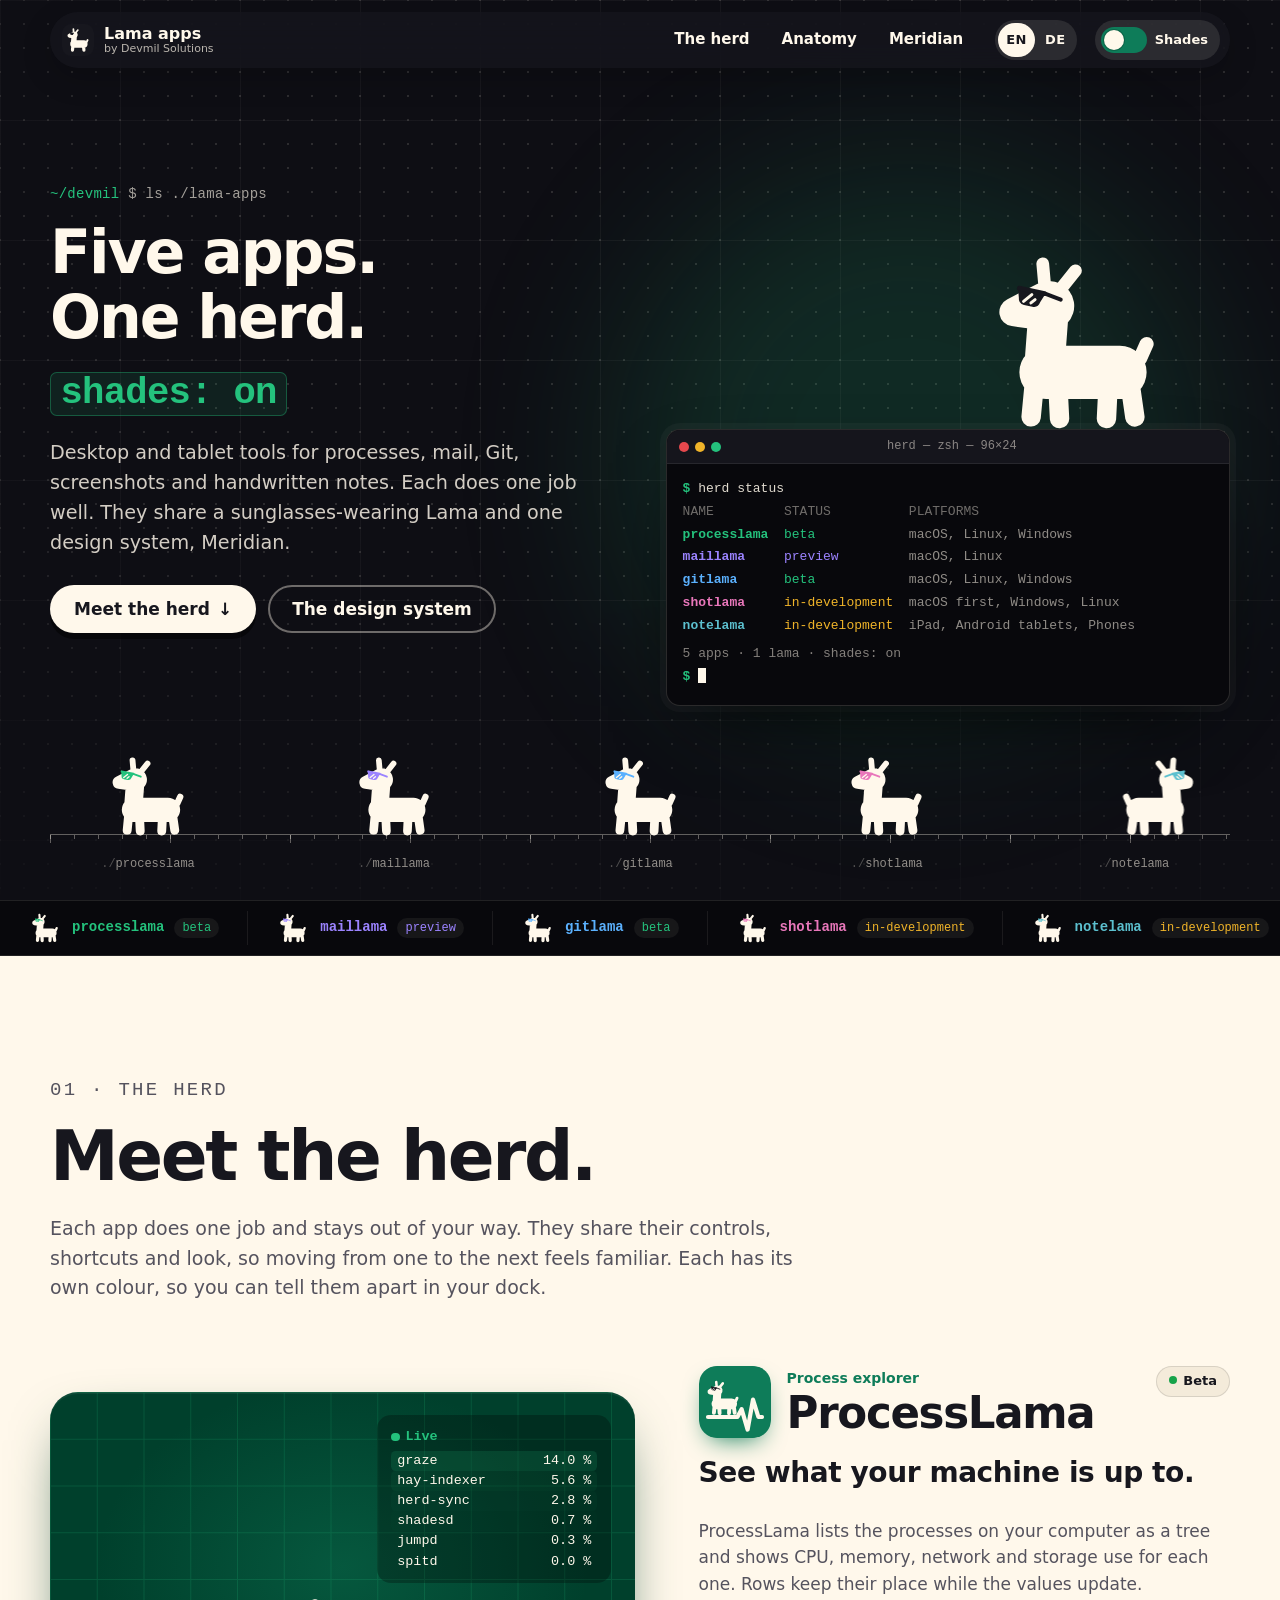
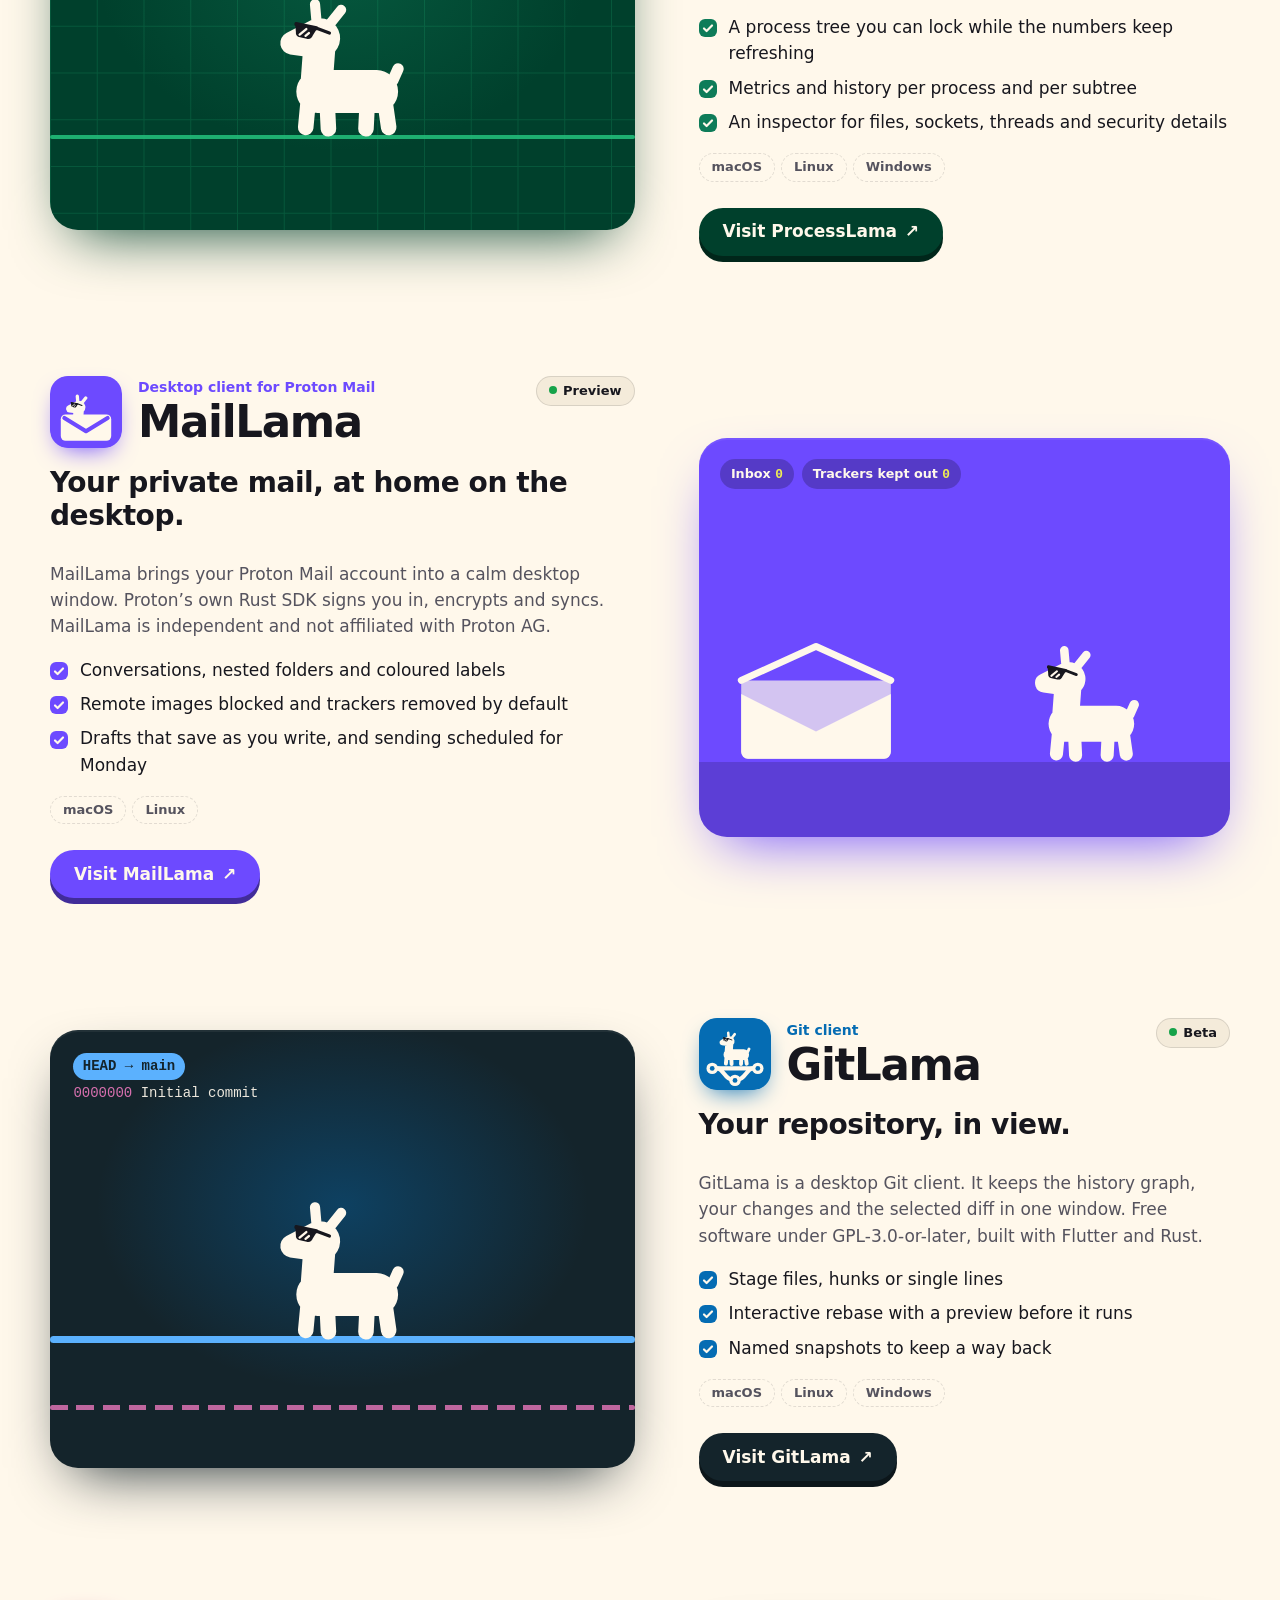
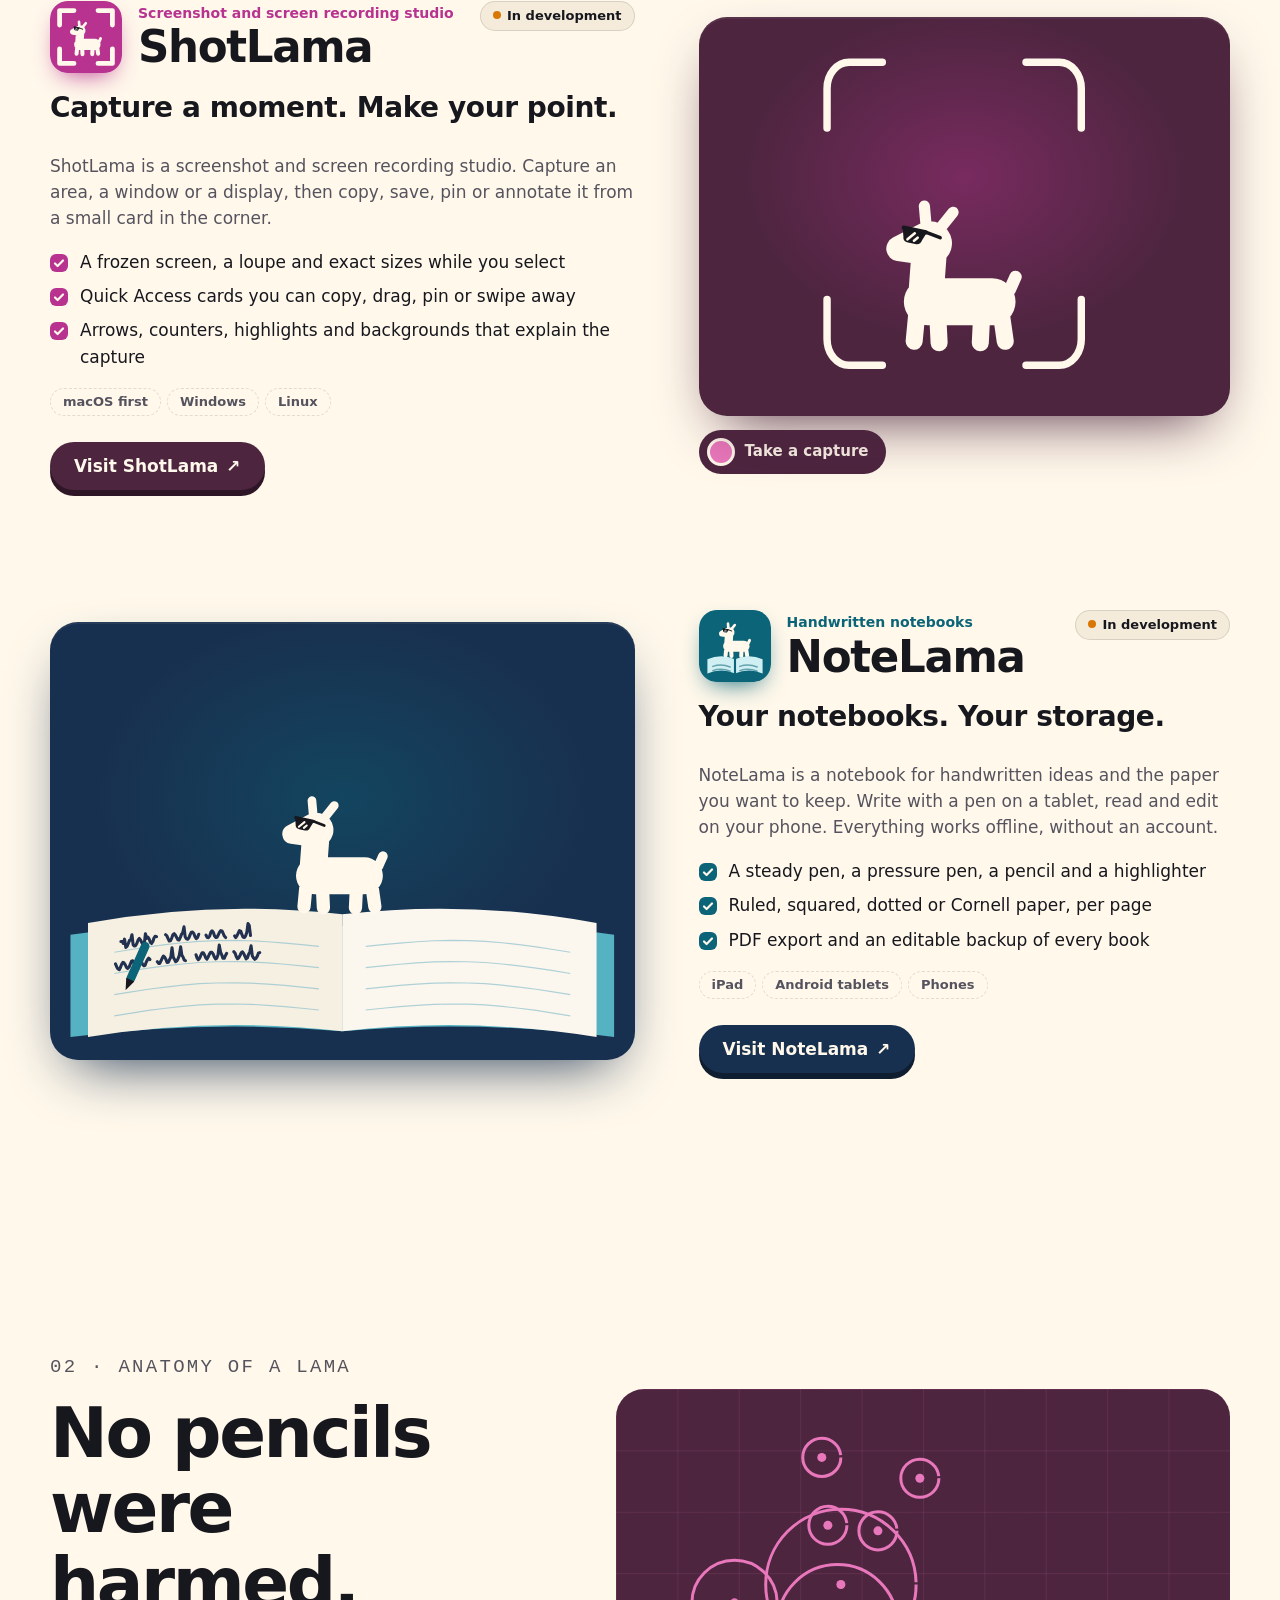
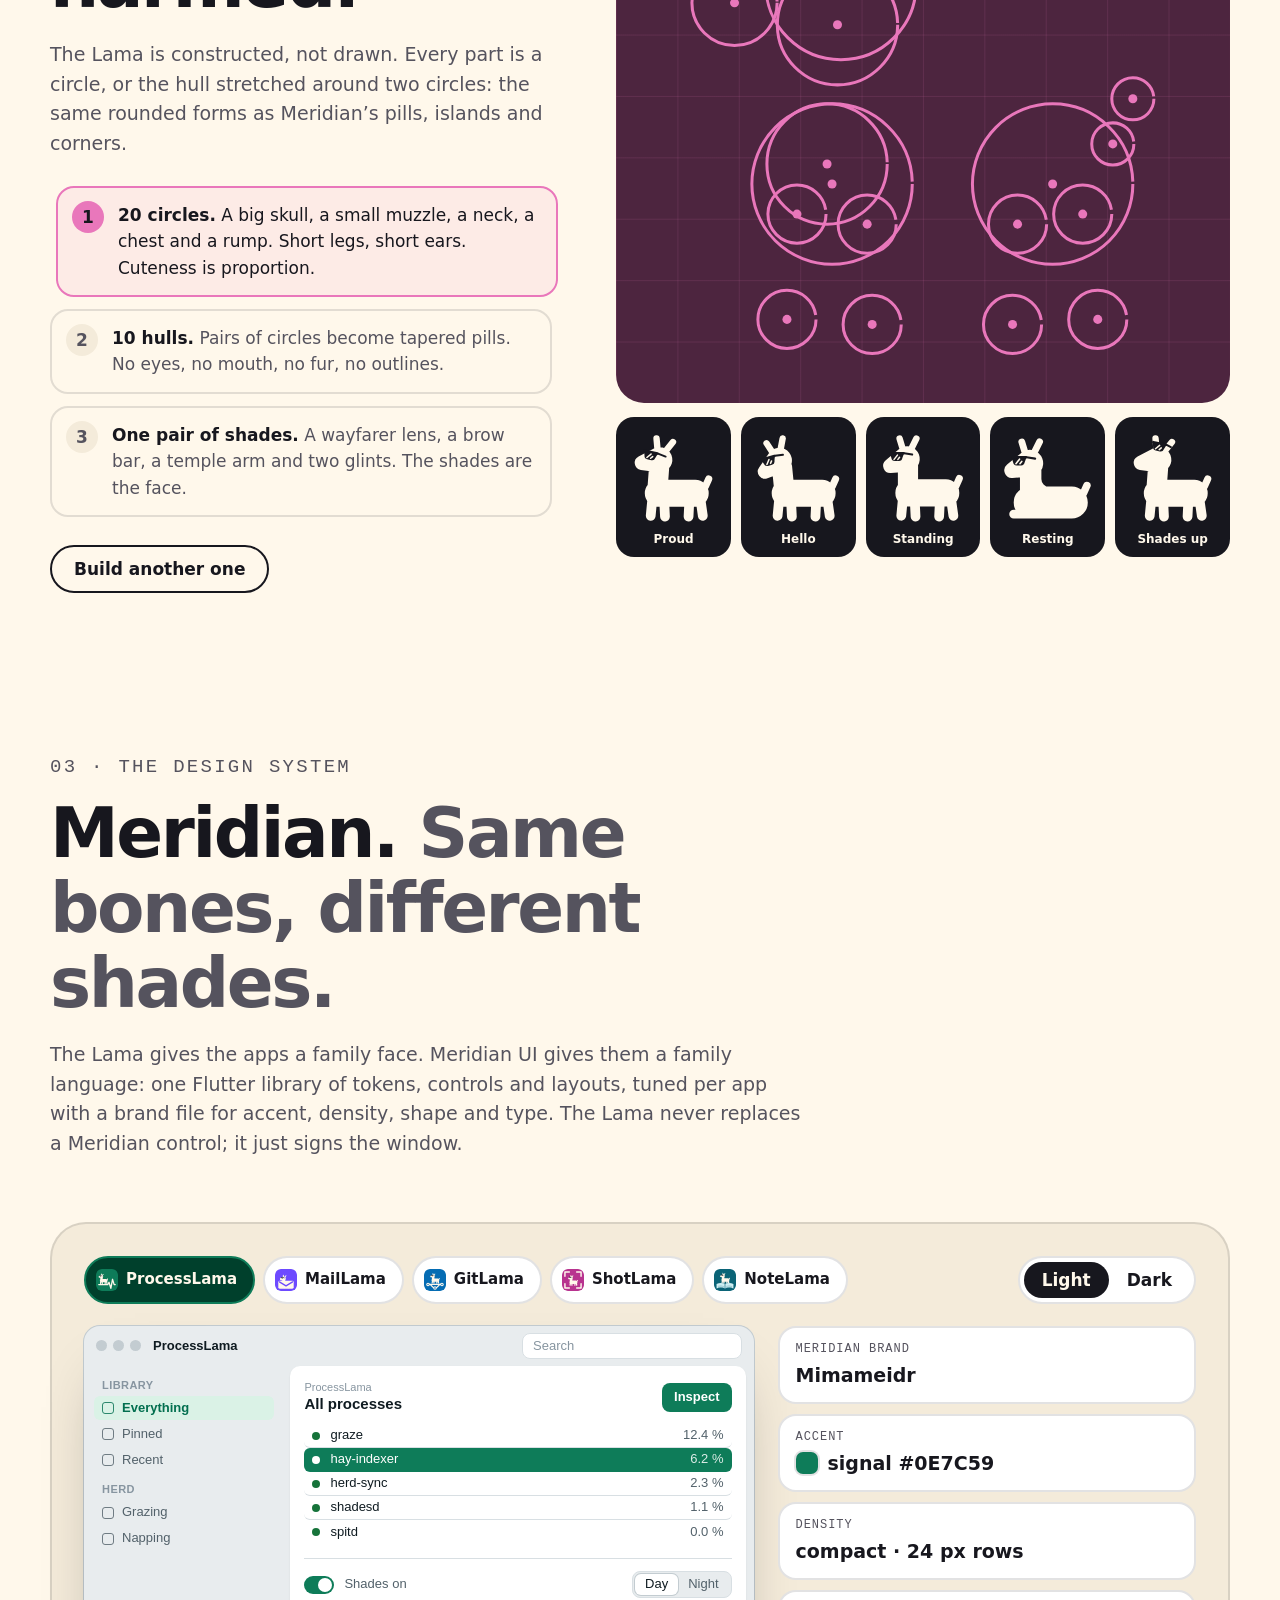
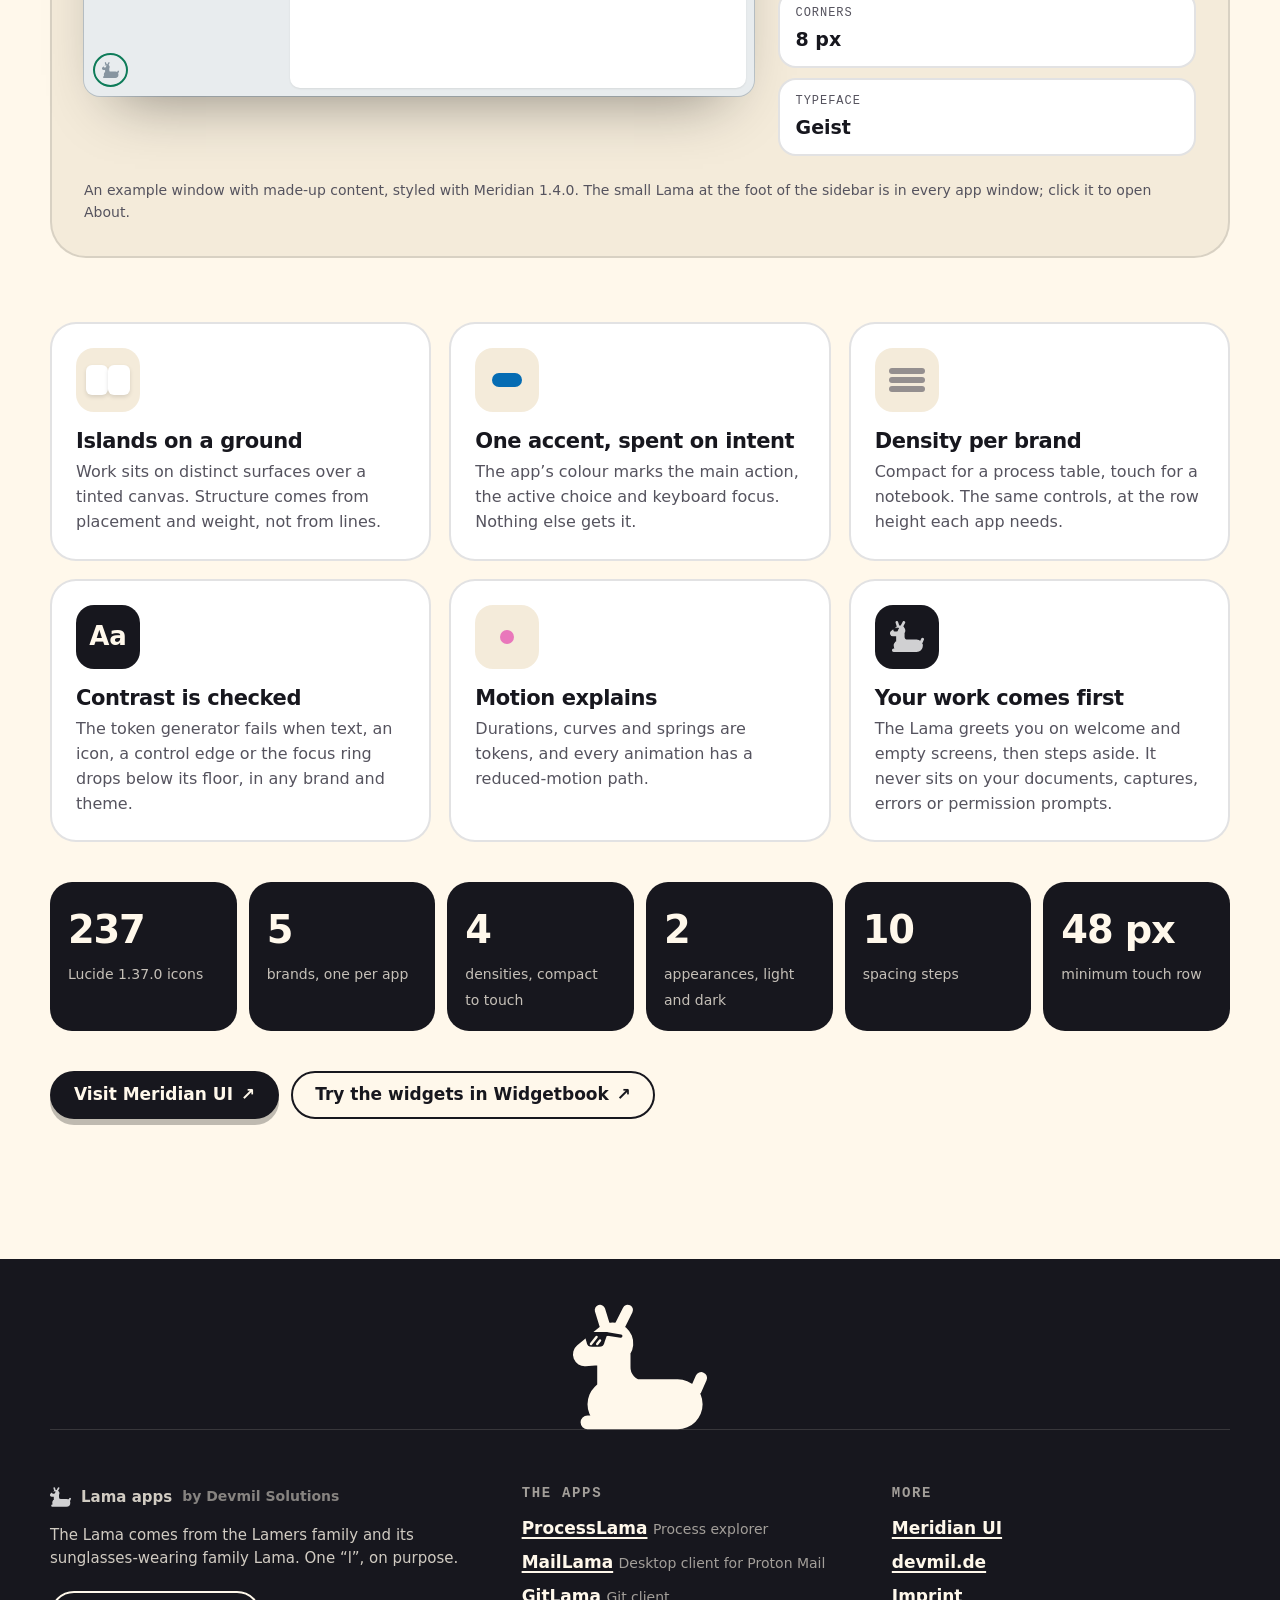
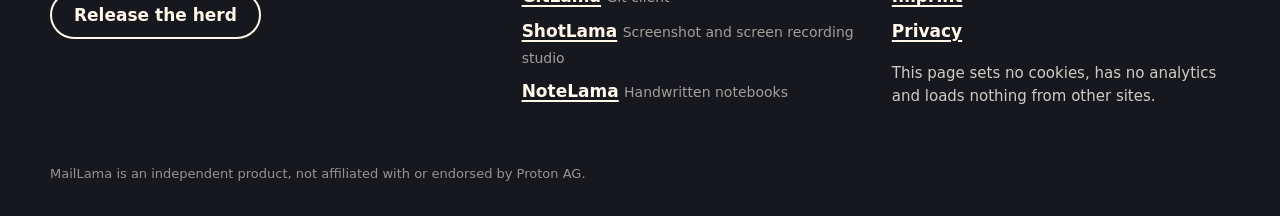
==== commit 3964a97e: "Sync website from Forgejo Mirrored from e2efa253f2834662ce2ce65ef5f4b5d97e8ccd8d." ====
--- a/webfront/index.html
+++ b/webfront/index.html
@@ -159,7 +159,7 @@
         </header>
         <p class="app-tagline" data-t="app.northspline.tagline">Your repository, in view.</p>
         <p class="app-summary" data-t="app.northspline.summary">GitLama is a desktop Git client. It keeps the history graph, your changes and the selected diff in one window. Free software under GPL-3.0-or-later, built with Flutter and Rust.</p>
-        <ul class="app-features"><li data-t="app.northspline.features.0">Stage files, hunks or single lines</li><li data-t="app.northspline.features.1">Interactive rebase with a preview before it runs</li><li data-t="app.northspline.features.2">Per-repository undo and named snapshots</li></ul>
+        <ul class="app-features"><li data-t="app.northspline.features.0">Stage files, hunks or single lines</li><li data-t="app.northspline.features.1">Interactive rebase with a preview before it runs</li><li data-t="app.northspline.features.2">Named snapshots to keep a way back</li></ul>
         <ul class="app-platforms" data-ta="aria-label:app.platforms" aria-label="Platforms"><li data-t="app.northspline.platforms.0">macOS</li><li data-t="app.northspline.platforms.1">Linux</li><li data-t="app.northspline.platforms.2">Windows</li></ul>
         <a class="button app-link" href="https://devmil.de/gitlama/"><span data-t="app.northspline.visit">Visit GitLama</span><span aria-hidden="true"> ↗</span></a>
       </div>
@@ -352,7 +352,7 @@
   </footer>
 
 
-  <script type="application/json" id="site-data">{"brands":{"mimameidr":{"app":"ProcessLama","meridian":"Mimameidr","accentName":"signal","density":"compact","row":24,"radius":8,"radiusLg":10,"face":"Geist","light":{"ground":"#E8ECEE","ground-hover":"#DCE2E5","pane":"#FFFFFF","pane-alt":"#F6F8F9","ink":"#0F1B21","ink-muted":"#52616A","ink-faint":"#8795A0","line":"#D8DFE3","line-strong":"#C3CCD1","control-edge":"#85929A","success":"#16733A","warning":"#9A5B00","danger":"#B42318","accent":"#0E7C59","on-accent":"#FFFFFF","accent-soft":"#DAF2E6","accent-ink":"#026F4F","focus":"#0E7C59","brand":"#00402C"},"dark":{"ground":"#0B151A","ground-hover":"#13222A","pane":"#122027","pane-alt":"#0F1B21","ink":"#E4ECEF","ink-muted":"#93A5AE","ink-faint":"#5E717B","line":"#21323B","line-strong":"#2C414B","control-edge":"#667A84","success":"#4AC26B","warning":"#E3A948","danger":"#FF6B61","accent":"#24C27D","on-accent":"#03130C","accent-soft":"#0B3627","accent-ink":"#80D6B0","focus":"#80D6B0","brand":"#1A533E"}},"crossproton":{"app":"MailLama","meridian":"CrossProton","accentName":"violet","density":"regular","row":28,"radius":10,"radiusLg":14,"face":"Inter","light":{"ground":"#E8ECEE","ground-hover":"#DCE2E5","pane":"#FFFFFF","pane-alt":"#F6F8F9","ink":"#0F1B21","ink-muted":"#52616A","ink-faint":"#8795A0","line":"#D8DFE3","line-strong":"#C3CCD1","control-edge":"#85929A","success":"#16733A","warning":"#9A5B00","danger":"#B42318","accent":"#6D4AFF","on-accent":"#FFFFFF","accent-soft":"#EEEAFF","accent-ink":"#5636DC","focus":"#6D4AFF","brand":"#6D4AFF"},"dark":{"ground":"#0B151A","ground-hover":"#13222A","pane":"#122027","pane-alt":"#0F1B21","ink":"#E4ECEF","ink-muted":"#93A5AE","ink-faint":"#5E717B","line":"#21323B","line-strong":"#2C414B","control-edge":"#667A84","success":"#4AC26B","warning":"#E3A948","danger":"#FF6B61","accent":"#9B83FF","on-accent":"#120B2B","accent-soft":"#312657","accent-ink":"#B7A6FF","focus":"#B7A6FF","brand":"#6D4AFF"}},"northspline":{"app":"GitLama","meridian":"Northspline","accentName":"cerulean","density":"regular","row":28,"radius":7,"radiusLg":10,"face":null,"light":{"ground":"#E8ECEE","ground-hover":"#DCE2E5","pane":"#FFFFFF","pane-alt":"#F6F8F9","ink":"#0F1B21","ink-muted":"#52616A","ink-faint":"#8795A0","line":"#D8DFE3","line-strong":"#C3CCD1","control-edge":"#85929A","success":"#16733A","warning":"#9A5B00","danger":"#B42318","accent":"#056CB3","on-accent":"#FFFFFF","accent-soft":"#DBEBFC","accent-ink":"#0160A0","focus":"#056CB3","brand":"#14242B"},"dark":{"ground":"#0B151A","ground-hover":"#13222A","pane":"#122027","pane-alt":"#0F1B21","ink":"#E4ECEF","ink-muted":"#93A5AE","ink-faint":"#5E717B","line":"#21323B","line-strong":"#2C414B","control-edge":"#667A84","success":"#4AC26B","warning":"#E3A948","danger":"#FF6B61","accent":"#5BB1FE","on-accent":"#06111D","accent-soft":"#16334D","accent-ink":"#87C4FE","focus":"#87C4FE","brand":"#1F3A48"}},"shotlama":{"app":"ShotLama","meridian":"ShotLama","accentName":"magenta","density":"regular","row":28,"radius":9,"radiusLg":12,"face":null,"light":{"ground":"#ECECF1","ground-hover":"#E1E1E8","pane":"#FFFFFF","pane-alt":"#F7F7FA","ink":"#14141B","ink-muted":"#575769","ink-faint":"#8F8FA0","line":"#DFDFE7","line-strong":"#C9C9D4","control-edge":"#84849A","success":"#16733A","warning":"#9A5B00","danger":"#B42318","accent":"#B8338F","on-accent":"#FFFFFF","accent-soft":"#FBE4F0","accent-ink":"#A72A82","focus":"#B8338F","brand":"#4D253F"},"dark":{"ground":"#0F0F14","ground-hover":"#1A1A22","pane":"#17171E","pane-alt":"#131319","ink":"#EDEDF3","ink-muted":"#A3A3B4","ink-faint":"#666679","line":"#262630","line-strong":"#34343F","control-edge":"#71718A","success":"#4AC26B","warning":"#E3A948","danger":"#FF6B61","accent":"#E977BB","on-accent":"#180A13","accent-soft":"#412235","accent-ink":"#EFA7D2","focus":"#EFA7D2","brand":"#623852"}},"nibluma":{"app":"NoteLama","meridian":"Nibluma","accentName":"petrol","density":"touch","row":48,"radius":12,"radiusLg":18,"face":null,"light":{"ground":"#ECEAE6","ground-hover":"#E2DFD9","pane":"#FDFCFA","pane-alt":"#F6F4F0","ink":"#18212D","ink-muted":"#555D67","ink-faint":"#8C8A86","line":"#E1DDD6","line-strong":"#CEC9C1","control-edge":"#86827B","success":"#16733A","warning":"#9A5B00","danger":"#B42318","accent":"#0B6477","on-accent":"#FFFFFF","accent-soft":"#DDEEF0","accent-ink":"#0A5A6B","focus":"#0B6477","brand":"#18304F"},"dark":{"ground":"#151412","ground-hover":"#211F1C","pane":"#1D1C1A","pane-alt":"#191816","ink":"#ECE8E1","ink-muted":"#A9A398","ink-faint":"#6F6A63","line":"#2D2A27","line-strong":"#3A3632","control-edge":"#7E786F","success":"#4AC26B","warning":"#E3A948","danger":"#FF6B61","accent":"#5CC0CF","on-accent":"#03191E","accent-soft":"#17363B","accent-ink":"#80D2DE","focus":"#80D2DE","brand":"#22406A"}}},"apps":{"mimameidr":{"slug":"processlama","colors":["#24C27D","#0E7C59","#FFF8EB"]},"crossproton":{"slug":"maillama","colors":["#9B83FF","#6D4AFF","#FFF8EB"]},"northspline":{"slug":"gitlama","colors":["#5BB1FE","#056CB3","#FFF8EB"]},"shotlama":{"slug":"shotlama","colors":["#E977BB","#B8338F","#FFF8EB"]},"nibluma":{"slug":"notelama","colors":["#5CC0CF","#0B6477","#CFEFF3"]}},"studio":{"mimameidr":{"en":{"title":"All processes","button":"Inspect","rows":[["graze","12.4 %"],["hay-indexer","6.2 %"],["herd-sync","2.3 %"],["shadesd","1.1 %"],["spitd","0.0 %"]]},"de":{"title":"Alle Prozesse","button":"Untersuchen","rows":[["graze","12,4 %"],["hay-indexer","6,2 %"],["herd-sync","2,3 %"],["shadesd","1,1 %"],["spitd","0,0 %"]]}},"crossproton":{"en":{"title":"Inbox","button":"New message","rows":[["Alpaca cousin","Re: hats"],["The herd","Saturday hike?"],["Hay supplier","Invoice 42"],["Mum","Wear sunscreen"],["The sun","Re: re: glare"]]},"de":{"title":"Posteingang","button":"Neue Nachricht","rows":[["Alpaka-Cousin","Re: Hüte"],["Die Herde","Wanderung am Samstag?"],["Heulieferant","Rechnung 42"],["Mama","Sonnencreme nicht vergessen"],["Die Sonne","Re: Re: Blendung"]]}},"northspline":{"en":{"title":"History","button":"Commit","rows":[["Polish the shades","a3f9c1e"],["Remove the second L","7b2d004"],["Add more hay to the cache","c0ffee1"],["Merge branch 'lamerge'","5ade5ad"],["Bump herd to five","e1d2a3b"]]},"de":{"title":"Verlauf","button":"Commit","rows":[["Polish the shades","a3f9c1e"],["Remove the second L","7b2d004"],["Add more hay to the cache","c0ffee1"],["Merge branch 'lamerge'","5ade5ad"],["Bump herd to five","e1d2a3b"]]}},"shotlama":{"en":{"title":"Captures","button":"Capture","rows":[["Lama, mid-flip","1280 × 800"],["The sun, squinting","640 × 480"],["Five Lamas, one blur","1920 × 1080"],["Shades, close up","512 × 512"],["Hay, for scale","800 × 600"]]},"de":{"title":"Aufnahmen","button":"Aufnehmen","rows":[["Lama, mitten im Salto","1280 × 800"],["Die Sonne, blinzelnd","640 × 480"],["Fünf Lamas, eine Unschärfe","1920 × 1080"],["Sonnenbrille, ganz nah","512 × 512"],["Heu, zum Größenvergleich","800 × 600"]]}},"nibluma":{"en":{"title":"Library","button":"New notebook","rows":[["Field notes","12 pages"],["Hay recipes","4 pages"],["Shade sketches","9 pages"],["Herd names","1 page"],["Mountain doodles","23 pages"]]},"de":{"title":"Bibliothek","button":"Neues Notizbuch","rows":[["Feldnotizen","12 Seiten"],["Heurezepte","4 Seiten"],["Brillenskizzen","9 Seiten"],["Herdennamen","1 Seite"],["Bergkritzeleien","23 Seiten"]]}}},"i18n":{"en":{"meta.title":"The Lama apps · by Devmil Solutions","meta.description":"ProcessLama, MailLama, GitLama, ShotLama and NoteLama: Five focused apps by Devmil Solutions, one sunglasses-wearing Lama and the Meridian design system they share.","skip":"Skip to content","header.home":"The Lama apps, top of page","header.home_page":"The Lama apps, home page","header.wordmark":"Lama apps","header.by":"by Devmil Solutions","nav.label":"Main","nav.apps":"The herd","nav.build":"Anatomy","lang.label":"Language","theme.label":"Dark appearance","theme.shades":"Shades","hero.title_apps":"Five apps.","hero.title_herd":"One herd.","hero.lead":"Desktop and tablet tools for processes, mail, Git, screenshots and handwritten notes. Each does one job well. They share a sunglasses-wearing Lama and one design system, Meridian.","hero.cta_apps":"Meet the herd","hero.cta_meridian":"The design system","hero.terminal":"The apps at a glance","hero.herd":"The herd: jump to an app","apps.eyebrow":"01 · The herd","apps.title":"Meet the herd.","apps.intro":"Each app does one job and stays out of your way. They share their controls, shortcuts and look, so moving from one to the next feels familiar. Each has its own colour, so you can tell them apart in your dock.","app.platforms":"Platforms","app.visit":"Visit {app}","scene.inbox":"Inbox","scene.trackers":"Trackers kept out","build.eyebrow":"02 · Anatomy of a Lama","build.title":"No pencils were harmed.","build.intro":"The Lama is constructed, not drawn. Every part is a circle, or the hull stretched around two circles: the same rounded forms as Meridian’s pills, islands and corners.","build.step1_title":"20 circles.","build.step1":"A big skull, a small muzzle, a neck, a chest and a rump. Short legs, short ears. Cuteness is proportion.","build.step2_title":"10 hulls.","build.step2":"Pairs of circles become tapered pills. No eyes, no mouth, no fur, no outlines.","build.step3_title":"One pair of shades.","build.step3":"A wayfarer lens, a brow bar, a temple arm and two glints. The shades are the face.","build.again":"Build another one","build.poses":"The constructed poses","pose.proud":"Proud","pose.hello":"Hello","pose.standing":"Standing","pose.resting":"Resting","pose.shades_up":"Shades up","meridian.eyebrow":"03 · The design system","meridian.subtitle":"Same bones, different shades.","meridian.intro":"The Lama gives the apps a family face. Meridian UI gives them a family language: one Flutter library of tokens, controls and layouts, tuned per app with a brand file for accent, density, shape and type. The Lama never replaces a Meridian control; it just signs the window.","studio.brand":"Brand","studio.appearance":"Appearance","studio.light":"Light","studio.dark":"Dark","studio.mock":"A token demo window coloured with the selected brand","mock.search":"Search","mock.library":"Library","mock.everything":"Everything","mock.pinned":"Pinned","mock.recent":"Recent","mock.herd":"Herd","mock.grazing":"Grazing","mock.napping":"Napping","mock.shades_on":"Shades on","mock.day":"Day","mock.night":"Night","studio.fact_meridian":"Meridian brand","studio.fact_accent":"Accent","studio.fact_density":"Density","studio.fact_corners":"Corners","studio.fact_face":"Typeface","studio.note":"An example window with made-up content, styled with Meridian 1.4.0. The small Lama at the foot of the sidebar is in every app window; click it to open About.","principle.islands":"Islands on a ground","principle.islands_text":"Work sits on distinct surfaces over a tinted canvas. Structure comes from placement and weight, not from lines.","principle.accent":"One accent, spent on intent","principle.accent_text":"The app’s colour marks the main action, the active choice and keyboard focus. Nothing else gets it.","principle.density":"Density per brand","principle.density_text":"Compact for a process table, touch for a notebook. The same controls, at the row height each app needs.","principle.contrast":"Contrast is checked","principle.contrast_text":"The token generator fails when text, an icon, a control edge or the focus ring drops below its floor, in any brand and theme.","principle.motion":"Motion explains","principle.motion_text":"Durations, curves and springs are tokens, and every animation has a reduced-motion path.","principle.work":"Your work comes first","principle.work_text":"The Lama greets you on welcome and empty screens, then steps aside. It never sits on your documents, captures, errors or permission prompts.","facts.icons":"Lucide 1.37.0 icons","facts.brands":"brands, one per app","facts.densities":"densities, compact to touch","facts.themes":"appearances, light and dark","facts.spacing":"spacing steps","facts.touch":"minimum touch row","meridian.visit":"Visit Meridian UI","meridian.widgetbook":"Try the widgets in Widgetbook","footer.about":"The Lama comes from the Lamers family and its sunglasses-wearing family Lama. One “l”, on purpose.","footer.stampede":"Release the herd","footer.apps":"The apps","footer.more":"More","footer.imprint":"Imprint","footer.privacy":"Privacy","footer.privacy_note":"This page sets no cookies, has no analytics and loads nothing from other sites.","footer.fine":"MailLama is an independent product, not affiliated with or endorsed by Proton AG.","legal.imprint_title":"Imprint · The Lama apps","legal.imprint_description":"Imprint of the Lama apps family page by Devmil Solutions.","legal.privacy_title":"Privacy Policy · The Lama apps","legal.privacy_description":"How the Lama apps family page by Devmil Solutions handles personal data.","studio.rows":"{row} px rows","studio.face_platform":"Platform face","density.compact":"compact","density.regular":"regular","density.comfortable":"comfortable","density.touch":"touch","app.mimameidr.job":"Process explorer","app.mimameidr.status":"Beta","app.mimameidr.tagline":"See what your machine is up to.","app.mimameidr.summary":"ProcessLama lists the processes on your computer as a tree and shows CPU, memory, network and storage use for each one. Rows keep their place while the values update.","app.mimameidr.scene_label":"A Lama hops over the beats of a pulse line while a small process list ticks.","app.mimameidr.title":"ProcessLama: Process explorer","app.mimameidr.visit":"Visit ProcessLama","app.mimameidr.features.0":"A process tree you can lock while the numbers keep refreshing","app.mimameidr.features.1":"Metrics and history per process and per subtree","app.mimameidr.features.2":"An inspector for files, sockets, threads and security details","app.mimameidr.platforms.0":"macOS","app.mimameidr.platforms.1":"Linux","app.mimameidr.platforms.2":"Windows","app.crossproton.job":"Desktop client for Proton Mail","app.crossproton.status":"Preview","app.crossproton.tagline":"Your private mail, at home on the desktop.","app.crossproton.summary":"MailLama brings your Proton Mail account into a calm desktop window. Proton’s own Rust SDK signs you in, encrypts and syncs. MailLama is independent and not affiliated with Proton AG.","app.crossproton.scene_label":"Letters fly into an envelope beside a Lama, which butts the tracking letters away.","app.crossproton.title":"MailLama: Desktop client for Proton Mail","app.crossproton.visit":"Visit MailLama","app.crossproton.features.0":"Conversations, nested folders and coloured labels","app.crossproton.features.1":"Remote images blocked and trackers removed by default","app.crossproton.features.2":"Drafts that save as you write, and sending scheduled for Monday","app.crossproton.platforms.0":"macOS","app.crossproton.platforms.1":"Linux","app.northspline.job":"Git client","app.northspline.status":"Beta","app.northspline.tagline":"Your repository, in view.","app.northspline.summary":"GitLama is a desktop Git client. It keeps the history graph, your changes and the selected diff in one window. Free software under GPL-3.0-or-later, built with Flutter and Rust.","app.northspline.scene_label":"Commits slide along a branch line under a Lama, which jumps over each one.","app.northspline.title":"GitLama: Git client","app.northspline.visit":"Visit GitLama","app.northspline.features.0":"Stage files, hunks or single lines","app.northspline.features.1":"Interactive rebase with a preview before it runs","app.northspline.features.2":"Per-repository undo and named snapshots","app.northspline.platforms.0":"macOS","app.northspline.platforms.1":"Linux","app.northspline.platforms.2":"Windows","app.shotlama.job":"Screenshot and screen recording studio","app.shotlama.status":"In development","app.shotlama.tagline":"Capture a moment. Make your point.","app.shotlama.summary":"ShotLama is a screenshot and screen recording studio. Capture an area, a window or a display, then copy, save, pin or annotate it from a small card in the corner.","app.shotlama.scene_label":"A Lama in crop corners jumps for the shutter; each capture lands in a small card.","app.shotlama.title":"ShotLama: Screenshot and screen recording studio","app.shotlama.visit":"Visit ShotLama","app.shotlama.action":"Take a capture","app.shotlama.features.0":"A frozen screen, a loupe and exact sizes while you select","app.shotlama.features.1":"Quick Access cards you can copy, drag, pin or swipe away","app.shotlama.features.2":"Arrows, counters, highlights and backgrounds that explain the capture","app.shotlama.platforms.0":"macOS first","app.shotlama.platforms.1":"Windows","app.shotlama.platforms.2":"Linux","app.nibluma.job":"Handwritten notebooks","app.nibluma.status":"In development","app.nibluma.tagline":"Your notebooks. Your storage.","app.nibluma.summary":"NoteLama is a notebook for handwritten ideas and the paper you want to keep. Write with a pen on a tablet, read and edit on your phone. Everything works offline, without an account.","app.nibluma.scene_label":"A Lama on an open notebook watches handwriting appear and hops as the page turns.","app.nibluma.title":"NoteLama: Handwritten notebooks","app.nibluma.visit":"Visit NoteLama","app.nibluma.features.0":"A steady pen, a pressure pen, a pencil and a highlighter","app.nibluma.features.1":"Ruled, squared, dotted or Cornell paper, per page","app.nibluma.features.2":"PDF export and an editable backup of every book","app.nibluma.platforms.0":"iPad","app.nibluma.platforms.1":"Android tablets","app.nibluma.platforms.2":"Phones"},"de":{"meta.title":"Die Lama-Apps · by Devmil Solutions","meta.description":"ProcessLama, MailLama, GitLama, ShotLama und NoteLama by Devmil Solutions: fünf Apps mit klarem Fokus, ein Lama mit Sonnenbrille und Meridian, das Designsystem, das sie gemeinsam nutzen.","skip":"Zum Inhalt springen","header.home":"Die Lama-Apps, zum Seitenanfang","header.home_page":"Die Lama-Apps, Startseite","header.wordmark":"Lama-Apps","header.by":"by Devmil Solutions","nav.label":"Hauptnavigation","nav.apps":"Die Herde","nav.build":"Anatomie","lang.label":"Sprache","theme.label":"Dunkles Erscheinungsbild","theme.shades":"Brille","hero.title_apps":"Fünf Apps.","hero.title_herd":"Eine Herde.","hero.lead":"Werkzeuge für Computer und Tablet – für Prozesse, E-Mail, Git, Screenshots und handschriftliche Notizen. Jedes erledigt eine Aufgabe, und die gut. Gemeinsam haben sie ein Lama mit Sonnenbrille und ein Designsystem: Meridian.","hero.cta_apps":"Lern die Herde kennen","hero.cta_meridian":"Das Designsystem","hero.terminal":"Die Apps auf einen Blick","hero.herd":"Die Herde: zu einer App springen","apps.eyebrow":"01 · Die Herde","apps.title":"Darf ich vorstellen: die Herde.","apps.intro":"Jede App erledigt eine Aufgabe und hält sich ansonsten zurück. Bedienelemente, Tastenkürzel und Optik teilen sie sich, deshalb fühlt sich der Wechsel von einer App zur nächsten vertraut an. Jede hat ihre eigene Farbe, damit du sie im Dock auseinanderhalten kannst.","app.platforms":"Plattformen","app.visit":"{app} besuchen","scene.inbox":"Posteingang","scene.trackers":"Abgewehrte Tracker","build.eyebrow":"02 · Anatomie eines Lamas","build.title":"Es wurden keine Bleistifte verletzt.","build.intro":"Das Lama ist konstruiert, nicht gezeichnet. Jedes Teil ist ein Kreis oder die Hülle, die sich um zwei Kreise spannt: dieselben runden Formen wie die Pillen, Inseln und Ecken in Meridian.","build.step1_title":"20 Kreise.","build.step1":"Ein großer Schädel, eine kleine Schnauze, ein Hals, eine Brust und ein Hinterteil. Kurze Beine, kurze Ohren. Niedlichkeit ist eine Frage der Proportionen.","build.step2_title":"10 Hüllen.","build.step2":"Aus Kreispaaren werden spitz zulaufende Pillen. Keine Augen, kein Mund, kein Fell, keine Konturen.","build.step3_title":"Eine Sonnenbrille.","build.step3":"Ein Wayfarer-Glas, ein Brauensteg, ein Bügel und zwei Lichtreflexe. Die Sonnenbrille ist das Gesicht.","build.again":"Noch eins bauen","build.poses":"Die konstruierten Posen","pose.proud":"Stolz","pose.hello":"Hallo","pose.standing":"Stehend","pose.resting":"Ruhend","pose.shades_up":"Sonnenbrille hoch","meridian.eyebrow":"03 · Das Designsystem","meridian.subtitle":"Gleiches Gerüst, andere Tönung.","meridian.intro":"Das Lama gibt den Apps ein gemeinsames Gesicht. Meridian UI gibt ihnen eine gemeinsame Sprache: eine Flutter-Bibliothek mit Tokens, Bedienelementen und Layouts, die jede App über eine Markendatei anpasst – Akzentfarbe, Dichte, Form und Schrift. Das Lama ersetzt nie ein Bedienelement von Meridian; es signiert nur das Fenster.","studio.brand":"Marke","studio.appearance":"Erscheinungsbild","studio.light":"Hell","studio.dark":"Dunkel","studio.mock":"Ein Token-Demofenster in den Farben der gewählten Marke","mock.search":"Suchen","mock.library":"Bibliothek","mock.everything":"Alles","mock.pinned":"Angeheftet","mock.recent":"Zuletzt","mock.herd":"Herde","mock.grazing":"Beim Grasen","mock.napping":"Beim Dösen","mock.shades_on":"Sonnenbrille auf","mock.day":"Tag","mock.night":"Nacht","studio.fact_meridian":"Meridian-Marke","studio.fact_accent":"Akzentfarbe","studio.fact_density":"Dichte","studio.fact_corners":"Eckenradius","studio.fact_face":"Schrift","studio.note":"Ein Beispielfenster mit erfundenen Inhalten, gestaltet mit Meridian 1.4.0. Das kleine Lama unten in der Seitenleiste sitzt in jedem App-Fenster; ein Klick darauf öffnet „Über“.","principle.islands":"Inseln auf einer Grundfläche","principle.islands_text":"Die Arbeit liegt auf klar abgegrenzten Flächen über einem getönten Untergrund. Struktur entsteht durch Anordnung und Gewichtung, nicht durch Linien.","principle.accent":"Eine Akzentfarbe, gezielt eingesetzt","principle.accent_text":"Die Farbe der App markiert die Hauptaktion, die aktive Auswahl und den Tastaturfokus. Nichts sonst erhält sie.","principle.density":"Dichte je Marke","principle.density_text":"Kompakt für eine Prozesstabelle, touchfreundlich für ein Notizbuch. Dieselben Bedienelemente, mit der Zeilenhöhe, die die jeweilige App braucht.","principle.contrast":"Kontrast wird geprüft","principle.contrast_text":"Der Token-Generator bricht ab, wenn Text, ein Symbol, der Rand eines Bedienelements oder der Fokusring unter den Mindestkontrast fällt – in jeder Marke und jedem Erscheinungsbild.","principle.motion":"Bewegung erklärt","principle.motion_text":"Dauer, Kurven und Federn sind Tokens, und jede Animation hat eine Variante für reduzierte Bewegung.","principle.work":"Deine Arbeit geht vor","principle.work_text":"Das Lama begrüßt dich auf Willkommensbildschirmen und leeren Ansichten und tritt dann zur Seite. Auf deinen Dokumenten, Aufnahmen, Fehlermeldungen oder Berechtigungsabfragen sitzt es nie.","facts.icons":"Symbole aus Lucide 1.37.0","facts.brands":"Marken, eine pro App","facts.densities":"Dichten, von kompakt bis Touch","facts.themes":"Erscheinungsbilder, hell und dunkel","facts.spacing":"Abstandsstufen","facts.touch":"Mindesthöhe für Touch-Zeilen","meridian.visit":"Meridian UI besuchen","meridian.widgetbook":"Die Widgets im Widgetbook ausprobieren","footer.about":"Das Lama geht auf die Familie Lamers zurück und auf ihr Familien-Lama mit Sonnenbrille. Mit einem „l“ – auch im Englischen, und zwar mit Absicht.","footer.stampede":"Die Herde freilassen","footer.apps":"Die Apps","footer.more":"Mehr","footer.imprint":"Impressum","footer.privacy":"Datenschutz","footer.privacy_note":"Diese Seite setzt keine Cookies, betreibt keine Webanalyse und lädt nichts von anderen Websites.","footer.fine":"MailLama ist ein unabhängiges Produkt. Es steht in keiner Verbindung zur Proton AG und wird nicht von ihr unterstützt.","legal.imprint_title":"Impressum · Die Lama-Apps","legal.imprint_description":"Impressum der Familienseite der Lama-Apps by Devmil Solutions.","legal.privacy_title":"Datenschutzerklärung · Die Lama-Apps","legal.privacy_description":"Wie die Familienseite der Lama-Apps by Devmil Solutions mit personenbezogenen Daten umgeht.","studio.rows":"Zeilenhöhe {row} px","studio.face_platform":"Systemschrift","density.compact":"kompakt","density.regular":"normal","density.comfortable":"komfortabel","density.touch":"Touch","app.mimameidr.job":"Prozess-Explorer","app.mimameidr.status":"Beta","app.mimameidr.tagline":"Sieh, was dein Rechner gerade tut.","app.mimameidr.summary":"ProcessLama zeigt die Prozesse auf deinem Computer als Baum und für jeden einzelnen die Auslastung von CPU, Arbeitsspeicher, Netzwerk und Datenträgern. Die Zeilen behalten ihren Platz, während sich die Werte aktualisieren.","app.mimameidr.scene_label":"Ein Lama hüpft über die Ausschläge einer Pulskurve, während eine kleine Prozessliste mitläuft.","app.mimameidr.title":"ProcessLama: Prozess-Explorer","app.mimameidr.visit":"ProcessLama besuchen","app.mimameidr.features.0":"Ein Prozessbaum, den du fixieren kannst, während sich die Zahlen weiter aktualisieren","app.mimameidr.features.1":"Messwerte und Verlauf pro Prozess und pro Teilbaum","app.mimameidr.features.2":"Ein Inspektor für Dateien, Sockets, Threads und Sicherheitsdetails","app.mimameidr.platforms.0":"macOS","app.mimameidr.platforms.1":"Linux","app.mimameidr.platforms.2":"Windows","app.crossproton.job":"Desktop-Client für Proton Mail","app.crossproton.status":"Vorschau","app.crossproton.tagline":"Deine privaten E-Mails, zu Hause auf deinem Rechner.","app.crossproton.summary":"MailLama holt dein Proton-Mail-Konto in ein ruhiges Fenster auf deinem Rechner. Das Rust-SDK von Proton selbst übernimmt Anmeldung, Verschlüsselung und Synchronisierung. MailLama ist unabhängig und steht in keiner Verbindung zur Proton AG.","app.crossproton.scene_label":"Briefe fliegen neben einem Lama in einen Umschlag; die Briefe mit Trackern stößt das Lama mit dem Kopf weg.","app.crossproton.title":"MailLama: Desktop-Client für Proton Mail","app.crossproton.visit":"MailLama besuchen","app.crossproton.features.0":"Unterhaltungen, verschachtelte Ordner und farbige Labels","app.crossproton.features.1":"Externe Bilder blockiert und Tracker entfernt – standardmäßig","app.crossproton.features.2":"Entwürfe, die beim Schreiben gespeichert werden, und Nachrichten, die erst am Montag rausgehen","app.crossproton.platforms.0":"macOS","app.crossproton.platforms.1":"Linux","app.northspline.job":"Git-Client","app.northspline.status":"Beta","app.northspline.tagline":"Dein Repository im Blick.","app.northspline.summary":"GitLama ist ein Desktop-Client für Git. Er vereint den Verlaufsgraphen, deine Änderungen und den ausgewählten Diff in einem Fenster. Freie Software unter GPL-3.0-or-later, entwickelt mit Flutter und Rust.","app.northspline.scene_label":"Commits gleiten unter einem Lama eine Branch-Linie entlang; das Lama springt über jeden davon.","app.northspline.title":"GitLama: Git-Client","app.northspline.visit":"GitLama besuchen","app.northspline.features.0":"Dateien, Hunks oder einzelne Zeilen stagen","app.northspline.features.1":"Interaktiver Rebase mit Vorschau vor der Ausführung","app.northspline.features.2":"Rückgängigmachen und benannte Snapshots je Repository","app.northspline.platforms.0":"macOS","app.northspline.platforms.1":"Linux","app.northspline.platforms.2":"Windows","app.shotlama.job":"Studio für Screenshots und Bildschirmaufnahmen","app.shotlama.status":"In Entwicklung","app.shotlama.tagline":"Einen Moment festhalten. Auf den Punkt bringen.","app.shotlama.summary":"ShotLama ist ein Studio für Screenshots und Bildschirmaufnahmen. Nimm einen Bereich, ein Fenster oder einen Bildschirm auf; über eine kleine Karte in der Ecke kannst du die Aufnahme dann kopieren, speichern, anheften oder beschriften.","app.shotlama.scene_label":"Ein Lama im Zuschneiderahmen springt zum Auslöser; jede Aufnahme landet auf einer kleinen Karte.","app.shotlama.title":"ShotLama: Studio für Screenshots und Bildschirmaufnahmen","app.shotlama.visit":"ShotLama besuchen","app.shotlama.action":"Aufnahme machen","app.shotlama.features.0":"Ein eingefrorener Bildschirm, eine Lupe und exakte Maße beim Auswählen","app.shotlama.features.1":"Schnellzugriffskarten zum Kopieren, Ziehen, Anheften oder Wegwischen","app.shotlama.features.2":"Pfeile, Nummern, Markierungen und Hintergründe, die die Aufnahme erklären","app.shotlama.platforms.0":"macOS zuerst","app.shotlama.platforms.1":"Windows","app.shotlama.platforms.2":"Linux","app.nibluma.job":"Handschriftliche Notizbücher","app.nibluma.status":"In Entwicklung","app.nibluma.tagline":"Deine Notizbücher. Dein Speicher.","app.nibluma.summary":"NoteLama ist ein Notizbuch für handschriftliche Ideen und das Papier, das du behalten möchtest. Schreib mit dem Stift auf dem Tablet, lies und bearbeite deine Notizen auf dem Smartphone. Alles funktioniert offline, ohne Konto.","app.nibluma.scene_label":"Ein Lama auf einem offenen Notizbuch sieht zu, wie Handschrift erscheint, und hüpft, sobald umgeblättert wird.","app.nibluma.title":"NoteLama: Handschriftliche Notizbücher","app.nibluma.visit":"NoteLama besuchen","app.nibluma.features.0":"Ein gleichmäßiger Stift, ein druckempfindlicher Stift, ein Bleistift und ein Textmarker","app.nibluma.features.1":"Liniertes, kariertes, gepunktetes oder Cornell-Papier, Seite für Seite","app.nibluma.features.2":"PDF-Export und eine bearbeitbare Sicherung jedes Notizbuchs","app.nibluma.platforms.0":"iPad","app.nibluma.platforms.1":"Android-Tablets","app.nibluma.platforms.2":"Smartphones"}}}</script>
+  <script type="application/json" id="site-data">{"brands":{"mimameidr":{"app":"ProcessLama","meridian":"Mimameidr","accentName":"signal","density":"compact","row":24,"radius":8,"radiusLg":10,"face":"Geist","light":{"ground":"#E8ECEE","ground-hover":"#DCE2E5","pane":"#FFFFFF","pane-alt":"#F6F8F9","ink":"#0F1B21","ink-muted":"#52616A","ink-faint":"#8795A0","line":"#D8DFE3","line-strong":"#C3CCD1","control-edge":"#85929A","success":"#16733A","warning":"#9A5B00","danger":"#B42318","accent":"#0E7C59","on-accent":"#FFFFFF","accent-soft":"#DAF2E6","accent-ink":"#026F4F","focus":"#0E7C59","brand":"#00402C"},"dark":{"ground":"#0B151A","ground-hover":"#13222A","pane":"#122027","pane-alt":"#0F1B21","ink":"#E4ECEF","ink-muted":"#93A5AE","ink-faint":"#5E717B","line":"#21323B","line-strong":"#2C414B","control-edge":"#667A84","success":"#4AC26B","warning":"#E3A948","danger":"#FF6B61","accent":"#24C27D","on-accent":"#03130C","accent-soft":"#0B3627","accent-ink":"#80D6B0","focus":"#80D6B0","brand":"#1A533E"}},"crossproton":{"app":"MailLama","meridian":"CrossProton","accentName":"violet","density":"regular","row":28,"radius":10,"radiusLg":14,"face":"Inter","light":{"ground":"#E8ECEE","ground-hover":"#DCE2E5","pane":"#FFFFFF","pane-alt":"#F6F8F9","ink":"#0F1B21","ink-muted":"#52616A","ink-faint":"#8795A0","line":"#D8DFE3","line-strong":"#C3CCD1","control-edge":"#85929A","success":"#16733A","warning":"#9A5B00","danger":"#B42318","accent":"#6D4AFF","on-accent":"#FFFFFF","accent-soft":"#EEEAFF","accent-ink":"#5636DC","focus":"#6D4AFF","brand":"#6D4AFF"},"dark":{"ground":"#0B151A","ground-hover":"#13222A","pane":"#122027","pane-alt":"#0F1B21","ink":"#E4ECEF","ink-muted":"#93A5AE","ink-faint":"#5E717B","line":"#21323B","line-strong":"#2C414B","control-edge":"#667A84","success":"#4AC26B","warning":"#E3A948","danger":"#FF6B61","accent":"#9B83FF","on-accent":"#120B2B","accent-soft":"#312657","accent-ink":"#B7A6FF","focus":"#B7A6FF","brand":"#6D4AFF"}},"northspline":{"app":"GitLama","meridian":"Northspline","accentName":"cerulean","density":"regular","row":28,"radius":7,"radiusLg":10,"face":null,"light":{"ground":"#E8ECEE","ground-hover":"#DCE2E5","pane":"#FFFFFF","pane-alt":"#F6F8F9","ink":"#0F1B21","ink-muted":"#52616A","ink-faint":"#8795A0","line":"#D8DFE3","line-strong":"#C3CCD1","control-edge":"#85929A","success":"#16733A","warning":"#9A5B00","danger":"#B42318","accent":"#056CB3","on-accent":"#FFFFFF","accent-soft":"#DBEBFC","accent-ink":"#0160A0","focus":"#056CB3","brand":"#14242B"},"dark":{"ground":"#0B151A","ground-hover":"#13222A","pane":"#122027","pane-alt":"#0F1B21","ink":"#E4ECEF","ink-muted":"#93A5AE","ink-faint":"#5E717B","line":"#21323B","line-strong":"#2C414B","control-edge":"#667A84","success":"#4AC26B","warning":"#E3A948","danger":"#FF6B61","accent":"#5BB1FE","on-accent":"#06111D","accent-soft":"#16334D","accent-ink":"#87C4FE","focus":"#87C4FE","brand":"#1F3A48"}},"shotlama":{"app":"ShotLama","meridian":"ShotLama","accentName":"magenta","density":"regular","row":28,"radius":9,"radiusLg":12,"face":null,"light":{"ground":"#ECECF1","ground-hover":"#E1E1E8","pane":"#FFFFFF","pane-alt":"#F7F7FA","ink":"#14141B","ink-muted":"#575769","ink-faint":"#8F8FA0","line":"#DFDFE7","line-strong":"#C9C9D4","control-edge":"#84849A","success":"#16733A","warning":"#9A5B00","danger":"#B42318","accent":"#B8338F","on-accent":"#FFFFFF","accent-soft":"#FBE4F0","accent-ink":"#A72A82","focus":"#B8338F","brand":"#4D253F"},"dark":{"ground":"#0F0F14","ground-hover":"#1A1A22","pane":"#17171E","pane-alt":"#131319","ink":"#EDEDF3","ink-muted":"#A3A3B4","ink-faint":"#666679","line":"#262630","line-strong":"#34343F","control-edge":"#71718A","success":"#4AC26B","warning":"#E3A948","danger":"#FF6B61","accent":"#E977BB","on-accent":"#180A13","accent-soft":"#412235","accent-ink":"#EFA7D2","focus":"#EFA7D2","brand":"#623852"}},"nibluma":{"app":"NoteLama","meridian":"Nibluma","accentName":"petrol","density":"touch","row":48,"radius":12,"radiusLg":18,"face":null,"light":{"ground":"#ECEAE6","ground-hover":"#E2DFD9","pane":"#FDFCFA","pane-alt":"#F6F4F0","ink":"#18212D","ink-muted":"#555D67","ink-faint":"#8C8A86","line":"#E1DDD6","line-strong":"#CEC9C1","control-edge":"#86827B","success":"#16733A","warning":"#9A5B00","danger":"#B42318","accent":"#0B6477","on-accent":"#FFFFFF","accent-soft":"#DDEEF0","accent-ink":"#0A5A6B","focus":"#0B6477","brand":"#18304F"},"dark":{"ground":"#151412","ground-hover":"#211F1C","pane":"#1D1C1A","pane-alt":"#191816","ink":"#ECE8E1","ink-muted":"#A9A398","ink-faint":"#6F6A63","line":"#2D2A27","line-strong":"#3A3632","control-edge":"#7E786F","success":"#4AC26B","warning":"#E3A948","danger":"#FF6B61","accent":"#5CC0CF","on-accent":"#03191E","accent-soft":"#17363B","accent-ink":"#80D2DE","focus":"#80D2DE","brand":"#22406A"}}},"apps":{"mimameidr":{"slug":"processlama","colors":["#24C27D","#0E7C59","#FFF8EB"]},"crossproton":{"slug":"maillama","colors":["#9B83FF","#6D4AFF","#FFF8EB"]},"northspline":{"slug":"gitlama","colors":["#5BB1FE","#056CB3","#FFF8EB"]},"shotlama":{"slug":"shotlama","colors":["#E977BB","#B8338F","#FFF8EB"]},"nibluma":{"slug":"notelama","colors":["#5CC0CF","#0B6477","#CFEFF3"]}},"studio":{"mimameidr":{"en":{"title":"All processes","button":"Inspect","rows":[["graze","12.4 %"],["hay-indexer","6.2 %"],["herd-sync","2.3 %"],["shadesd","1.1 %"],["spitd","0.0 %"]]},"de":{"title":"Alle Prozesse","button":"Untersuchen","rows":[["graze","12,4 %"],["hay-indexer","6,2 %"],["herd-sync","2,3 %"],["shadesd","1,1 %"],["spitd","0,0 %"]]}},"crossproton":{"en":{"title":"Inbox","button":"New message","rows":[["Alpaca cousin","Re: hats"],["The herd","Saturday hike?"],["Hay supplier","Invoice 42"],["Mum","Wear sunscreen"],["The sun","Re: re: glare"]]},"de":{"title":"Posteingang","button":"Neue Nachricht","rows":[["Alpaka-Cousin","Re: Hüte"],["Die Herde","Wanderung am Samstag?"],["Heulieferant","Rechnung 42"],["Mama","Sonnencreme nicht vergessen"],["Die Sonne","Re: Re: Blendung"]]}},"northspline":{"en":{"title":"History","button":"Commit","rows":[["Polish the shades","a3f9c1e"],["Remove the second L","7b2d004"],["Add more hay to the cache","c0ffee1"],["Merge branch 'lamerge'","5ade5ad"],["Bump herd to five","e1d2a3b"]]},"de":{"title":"Verlauf","button":"Commit","rows":[["Polish the shades","a3f9c1e"],["Remove the second L","7b2d004"],["Add more hay to the cache","c0ffee1"],["Merge branch 'lamerge'","5ade5ad"],["Bump herd to five","e1d2a3b"]]}},"shotlama":{"en":{"title":"Captures","button":"Capture","rows":[["Lama, mid-flip","1280 × 800"],["The sun, squinting","640 × 480"],["Five Lamas, one blur","1920 × 1080"],["Shades, close up","512 × 512"],["Hay, for scale","800 × 600"]]},"de":{"title":"Aufnahmen","button":"Aufnehmen","rows":[["Lama, mitten im Salto","1280 × 800"],["Die Sonne, blinzelnd","640 × 480"],["Fünf Lamas, eine Unschärfe","1920 × 1080"],["Sonnenbrille, ganz nah","512 × 512"],["Heu, zum Größenvergleich","800 × 600"]]}},"nibluma":{"en":{"title":"Library","button":"New notebook","rows":[["Field notes","12 pages"],["Hay recipes","4 pages"],["Shade sketches","9 pages"],["Herd names","1 page"],["Mountain doodles","23 pages"]]},"de":{"title":"Bibliothek","button":"Neues Notizbuch","rows":[["Feldnotizen","12 Seiten"],["Heurezepte","4 Seiten"],["Brillenskizzen","9 Seiten"],["Herdennamen","1 Seite"],["Bergkritzeleien","23 Seiten"]]}}},"i18n":{"en":{"meta.title":"The Lama apps · by Devmil Solutions","meta.description":"ProcessLama, MailLama, GitLama, ShotLama and NoteLama: Five focused apps by Devmil Solutions, one sunglasses-wearing Lama and the Meridian design system they share.","skip":"Skip to content","header.home":"The Lama apps, top of page","header.home_page":"The Lama apps, home page","header.wordmark":"Lama apps","header.by":"by Devmil Solutions","nav.label":"Main","nav.apps":"The herd","nav.build":"Anatomy","lang.label":"Language","theme.label":"Dark appearance","theme.shades":"Shades","hero.title_apps":"Five apps.","hero.title_herd":"One herd.","hero.lead":"Desktop and tablet tools for processes, mail, Git, screenshots and handwritten notes. Each does one job well. They share a sunglasses-wearing Lama and one design system, Meridian.","hero.cta_apps":"Meet the herd","hero.cta_meridian":"The design system","hero.terminal":"The apps at a glance","hero.herd":"The herd: jump to an app","apps.eyebrow":"01 · The herd","apps.title":"Meet the herd.","apps.intro":"Each app does one job and stays out of your way. They share their controls, shortcuts and look, so moving from one to the next feels familiar. Each has its own colour, so you can tell them apart in your dock.","app.platforms":"Platforms","app.visit":"Visit {app}","scene.inbox":"Inbox","scene.trackers":"Trackers kept out","build.eyebrow":"02 · Anatomy of a Lama","build.title":"No pencils were harmed.","build.intro":"The Lama is constructed, not drawn. Every part is a circle, or the hull stretched around two circles: the same rounded forms as Meridian’s pills, islands and corners.","build.step1_title":"20 circles.","build.step1":"A big skull, a small muzzle, a neck, a chest and a rump. Short legs, short ears. Cuteness is proportion.","build.step2_title":"10 hulls.","build.step2":"Pairs of circles become tapered pills. No eyes, no mouth, no fur, no outlines.","build.step3_title":"One pair of shades.","build.step3":"A wayfarer lens, a brow bar, a temple arm and two glints. The shades are the face.","build.again":"Build another one","build.poses":"The constructed poses","pose.proud":"Proud","pose.hello":"Hello","pose.standing":"Standing","pose.resting":"Resting","pose.shades_up":"Shades up","meridian.eyebrow":"03 · The design system","meridian.subtitle":"Same bones, different shades.","meridian.intro":"The Lama gives the apps a family face. Meridian UI gives them a family language: one Flutter library of tokens, controls and layouts, tuned per app with a brand file for accent, density, shape and type. The Lama never replaces a Meridian control; it just signs the window.","studio.brand":"Brand","studio.appearance":"Appearance","studio.light":"Light","studio.dark":"Dark","studio.mock":"A token demo window coloured with the selected brand","mock.search":"Search","mock.library":"Library","mock.everything":"Everything","mock.pinned":"Pinned","mock.recent":"Recent","mock.herd":"Herd","mock.grazing":"Grazing","mock.napping":"Napping","mock.shades_on":"Shades on","mock.day":"Day","mock.night":"Night","studio.fact_meridian":"Meridian brand","studio.fact_accent":"Accent","studio.fact_density":"Density","studio.fact_corners":"Corners","studio.fact_face":"Typeface","studio.note":"An example window with made-up content, styled with Meridian 1.4.0. The small Lama at the foot of the sidebar is in every app window; click it to open About.","principle.islands":"Islands on a ground","principle.islands_text":"Work sits on distinct surfaces over a tinted canvas. Structure comes from placement and weight, not from lines.","principle.accent":"One accent, spent on intent","principle.accent_text":"The app’s colour marks the main action, the active choice and keyboard focus. Nothing else gets it.","principle.density":"Density per brand","principle.density_text":"Compact for a process table, touch for a notebook. The same controls, at the row height each app needs.","principle.contrast":"Contrast is checked","principle.contrast_text":"The token generator fails when text, an icon, a control edge or the focus ring drops below its floor, in any brand and theme.","principle.motion":"Motion explains","principle.motion_text":"Durations, curves and springs are tokens, and every animation has a reduced-motion path.","principle.work":"Your work comes first","principle.work_text":"The Lama greets you on welcome and empty screens, then steps aside. It never sits on your documents, captures, errors or permission prompts.","facts.icons":"Lucide 1.37.0 icons","facts.brands":"brands, one per app","facts.densities":"densities, compact to touch","facts.themes":"appearances, light and dark","facts.spacing":"spacing steps","facts.touch":"minimum touch row","meridian.visit":"Visit Meridian UI","meridian.widgetbook":"Try the widgets in Widgetbook","footer.about":"The Lama comes from the Lamers family and its sunglasses-wearing family Lama. One “l”, on purpose.","footer.stampede":"Release the herd","footer.apps":"The apps","footer.more":"More","footer.imprint":"Imprint","footer.privacy":"Privacy","footer.privacy_note":"This page sets no cookies, has no analytics and loads nothing from other sites.","footer.fine":"MailLama is an independent product, not affiliated with or endorsed by Proton AG.","legal.imprint_title":"Imprint · The Lama apps","legal.imprint_description":"Imprint of the Lama apps family page by Devmil Solutions.","legal.privacy_title":"Privacy Policy · The Lama apps","legal.privacy_description":"How the Lama apps family page by Devmil Solutions handles personal data.","studio.rows":"{row} px rows","studio.face_platform":"Platform face","density.compact":"compact","density.regular":"regular","density.comfortable":"comfortable","density.touch":"touch","app.mimameidr.job":"Process explorer","app.mimameidr.status":"Beta","app.mimameidr.tagline":"See what your machine is up to.","app.mimameidr.summary":"ProcessLama lists the processes on your computer as a tree and shows CPU, memory, network and storage use for each one. Rows keep their place while the values update.","app.mimameidr.scene_label":"A Lama hops over the beats of a pulse line while a small process list ticks.","app.mimameidr.title":"ProcessLama: Process explorer","app.mimameidr.visit":"Visit ProcessLama","app.mimameidr.features.0":"A process tree you can lock while the numbers keep refreshing","app.mimameidr.features.1":"Metrics and history per process and per subtree","app.mimameidr.features.2":"An inspector for files, sockets, threads and security details","app.mimameidr.platforms.0":"macOS","app.mimameidr.platforms.1":"Linux","app.mimameidr.platforms.2":"Windows","app.crossproton.job":"Desktop client for Proton Mail","app.crossproton.status":"Preview","app.crossproton.tagline":"Your private mail, at home on the desktop.","app.crossproton.summary":"MailLama brings your Proton Mail account into a calm desktop window. Proton’s own Rust SDK signs you in, encrypts and syncs. MailLama is independent and not affiliated with Proton AG.","app.crossproton.scene_label":"Letters fly into an envelope beside a Lama, which butts the tracking letters away.","app.crossproton.title":"MailLama: Desktop client for Proton Mail","app.crossproton.visit":"Visit MailLama","app.crossproton.features.0":"Conversations, nested folders and coloured labels","app.crossproton.features.1":"Remote images blocked and trackers removed by default","app.crossproton.features.2":"Drafts that save as you write, and sending scheduled for Monday","app.crossproton.platforms.0":"macOS","app.crossproton.platforms.1":"Linux","app.northspline.job":"Git client","app.northspline.status":"Beta","app.northspline.tagline":"Your repository, in view.","app.northspline.summary":"GitLama is a desktop Git client. It keeps the history graph, your changes and the selected diff in one window. Free software under GPL-3.0-or-later, built with Flutter and Rust.","app.northspline.scene_label":"Commits slide along a branch line under a Lama, which jumps over each one.","app.northspline.title":"GitLama: Git client","app.northspline.visit":"Visit GitLama","app.northspline.features.0":"Stage files, hunks or single lines","app.northspline.features.1":"Interactive rebase with a preview before it runs","app.northspline.features.2":"Named snapshots to keep a way back","app.northspline.platforms.0":"macOS","app.northspline.platforms.1":"Linux","app.northspline.platforms.2":"Windows","app.shotlama.job":"Screenshot and screen recording studio","app.shotlama.status":"In development","app.shotlama.tagline":"Capture a moment. Make your point.","app.shotlama.summary":"ShotLama is a screenshot and screen recording studio. Capture an area, a window or a display, then copy, save, pin or annotate it from a small card in the corner.","app.shotlama.scene_label":"A Lama in crop corners jumps for the shutter; each capture lands in a small card.","app.shotlama.title":"ShotLama: Screenshot and screen recording studio","app.shotlama.visit":"Visit ShotLama","app.shotlama.action":"Take a capture","app.shotlama.features.0":"A frozen screen, a loupe and exact sizes while you select","app.shotlama.features.1":"Quick Access cards you can copy, drag, pin or swipe away","app.shotlama.features.2":"Arrows, counters, highlights and backgrounds that explain the capture","app.shotlama.platforms.0":"macOS first","app.shotlama.platforms.1":"Windows","app.shotlama.platforms.2":"Linux","app.nibluma.job":"Handwritten notebooks","app.nibluma.status":"In development","app.nibluma.tagline":"Your notebooks. Your storage.","app.nibluma.summary":"NoteLama is a notebook for handwritten ideas and the paper you want to keep. Write with a pen on a tablet, read and edit on your phone. Everything works offline, without an account.","app.nibluma.scene_label":"A Lama on an open notebook watches handwriting appear and hops as the page turns.","app.nibluma.title":"NoteLama: Handwritten notebooks","app.nibluma.visit":"Visit NoteLama","app.nibluma.features.0":"A steady pen, a pressure pen, a pencil and a highlighter","app.nibluma.features.1":"Ruled, squared, dotted or Cornell paper, per page","app.nibluma.features.2":"PDF export and an editable backup of every book","app.nibluma.platforms.0":"iPad","app.nibluma.platforms.1":"Android tablets","app.nibluma.platforms.2":"Phones"},"de":{"meta.title":"Die Lama-Apps · by Devmil Solutions","meta.description":"ProcessLama, MailLama, GitLama, ShotLama und NoteLama by Devmil Solutions: fünf Apps mit klarem Fokus, ein Lama mit Sonnenbrille und Meridian, das Designsystem, das sie gemeinsam nutzen.","skip":"Zum Inhalt springen","header.home":"Die Lama-Apps, zum Seitenanfang","header.home_page":"Die Lama-Apps, Startseite","header.wordmark":"Lama-Apps","header.by":"by Devmil Solutions","nav.label":"Hauptnavigation","nav.apps":"Die Herde","nav.build":"Anatomie","lang.label":"Sprache","theme.label":"Dunkles Erscheinungsbild","theme.shades":"Brille","hero.title_apps":"Fünf Apps.","hero.title_herd":"Eine Herde.","hero.lead":"Werkzeuge für Computer und Tablet – für Prozesse, E-Mail, Git, Screenshots und handschriftliche Notizen. Jedes erledigt eine Aufgabe, und die gut. Gemeinsam haben sie ein Lama mit Sonnenbrille und ein Designsystem: Meridian.","hero.cta_apps":"Lern die Herde kennen","hero.cta_meridian":"Das Designsystem","hero.terminal":"Die Apps auf einen Blick","hero.herd":"Die Herde: zu einer App springen","apps.eyebrow":"01 · Die Herde","apps.title":"Darf ich vorstellen: die Herde.","apps.intro":"Jede App erledigt eine Aufgabe und hält sich ansonsten zurück. Bedienelemente, Tastenkürzel und Optik teilen sie sich, deshalb fühlt sich der Wechsel von einer App zur nächsten vertraut an. Jede hat ihre eigene Farbe, damit du sie im Dock auseinanderhalten kannst.","app.platforms":"Plattformen","app.visit":"{app} besuchen","scene.inbox":"Posteingang","scene.trackers":"Abgewehrte Tracker","build.eyebrow":"02 · Anatomie eines Lamas","build.title":"Es wurden keine Bleistifte verletzt.","build.intro":"Das Lama ist konstruiert, nicht gezeichnet. Jedes Teil ist ein Kreis oder die Hülle, die sich um zwei Kreise spannt: dieselben runden Formen wie die Pillen, Inseln und Ecken in Meridian.","build.step1_title":"20 Kreise.","build.step1":"Ein großer Schädel, eine kleine Schnauze, ein Hals, eine Brust und ein Hinterteil. Kurze Beine, kurze Ohren. Niedlichkeit ist eine Frage der Proportionen.","build.step2_title":"10 Hüllen.","build.step2":"Aus Kreispaaren werden spitz zulaufende Pillen. Keine Augen, kein Mund, kein Fell, keine Konturen.","build.step3_title":"Eine Sonnenbrille.","build.step3":"Ein Wayfarer-Glas, ein Brauensteg, ein Bügel und zwei Lichtreflexe. Die Sonnenbrille ist das Gesicht.","build.again":"Noch eins bauen","build.poses":"Die konstruierten Posen","pose.proud":"Stolz","pose.hello":"Hallo","pose.standing":"Stehend","pose.resting":"Ruhend","pose.shades_up":"Sonnenbrille hoch","meridian.eyebrow":"03 · Das Designsystem","meridian.subtitle":"Gleiches Gerüst, andere Tönung.","meridian.intro":"Das Lama gibt den Apps ein gemeinsames Gesicht. Meridian UI gibt ihnen eine gemeinsame Sprache: eine Flutter-Bibliothek mit Tokens, Bedienelementen und Layouts, die jede App über eine Markendatei anpasst – Akzentfarbe, Dichte, Form und Schrift. Das Lama ersetzt nie ein Bedienelement von Meridian; es signiert nur das Fenster.","studio.brand":"Marke","studio.appearance":"Erscheinungsbild","studio.light":"Hell","studio.dark":"Dunkel","studio.mock":"Ein Token-Demofenster in den Farben der gewählten Marke","mock.search":"Suchen","mock.library":"Bibliothek","mock.everything":"Alles","mock.pinned":"Angeheftet","mock.recent":"Zuletzt","mock.herd":"Herde","mock.grazing":"Beim Grasen","mock.napping":"Beim Dösen","mock.shades_on":"Sonnenbrille auf","mock.day":"Tag","mock.night":"Nacht","studio.fact_meridian":"Meridian-Marke","studio.fact_accent":"Akzentfarbe","studio.fact_density":"Dichte","studio.fact_corners":"Eckenradius","studio.fact_face":"Schrift","studio.note":"Ein Beispielfenster mit erfundenen Inhalten, gestaltet mit Meridian 1.4.0. Das kleine Lama unten in der Seitenleiste sitzt in jedem App-Fenster; ein Klick darauf öffnet „Über“.","principle.islands":"Inseln auf einer Grundfläche","principle.islands_text":"Die Arbeit liegt auf klar abgegrenzten Flächen über einem getönten Untergrund. Struktur entsteht durch Anordnung und Gewichtung, nicht durch Linien.","principle.accent":"Eine Akzentfarbe, gezielt eingesetzt","principle.accent_text":"Die Farbe der App markiert die Hauptaktion, die aktive Auswahl und den Tastaturfokus. Nichts sonst erhält sie.","principle.density":"Dichte je Marke","principle.density_text":"Kompakt für eine Prozesstabelle, touchfreundlich für ein Notizbuch. Dieselben Bedienelemente, mit der Zeilenhöhe, die die jeweilige App braucht.","principle.contrast":"Kontrast wird geprüft","principle.contrast_text":"Der Token-Generator bricht ab, wenn Text, ein Symbol, der Rand eines Bedienelements oder der Fokusring unter den Mindestkontrast fällt – in jeder Marke und jedem Erscheinungsbild.","principle.motion":"Bewegung erklärt","principle.motion_text":"Dauer, Kurven und Federn sind Tokens, und jede Animation hat eine Variante für reduzierte Bewegung.","principle.work":"Deine Arbeit geht vor","principle.work_text":"Das Lama begrüßt dich auf Willkommensbildschirmen und leeren Ansichten und tritt dann zur Seite. Auf deinen Dokumenten, Aufnahmen, Fehlermeldungen oder Berechtigungsabfragen sitzt es nie.","facts.icons":"Symbole aus Lucide 1.37.0","facts.brands":"Marken, eine pro App","facts.densities":"Dichten, von kompakt bis Touch","facts.themes":"Erscheinungsbilder, hell und dunkel","facts.spacing":"Abstandsstufen","facts.touch":"Mindesthöhe für Touch-Zeilen","meridian.visit":"Meridian UI besuchen","meridian.widgetbook":"Die Widgets im Widgetbook ausprobieren","footer.about":"Das Lama geht auf die Familie Lamers zurück und auf ihr Familien-Lama mit Sonnenbrille. Mit einem „l“ – auch im Englischen, und zwar mit Absicht.","footer.stampede":"Die Herde freilassen","footer.apps":"Die Apps","footer.more":"Mehr","footer.imprint":"Impressum","footer.privacy":"Datenschutz","footer.privacy_note":"Diese Seite setzt keine Cookies, betreibt keine Webanalyse und lädt nichts von anderen Websites.","footer.fine":"MailLama ist ein unabhängiges Produkt. Es steht in keiner Verbindung zur Proton AG und wird nicht von ihr unterstützt.","legal.imprint_title":"Impressum · Die Lama-Apps","legal.imprint_description":"Impressum der Familienseite der Lama-Apps by Devmil Solutions.","legal.privacy_title":"Datenschutzerklärung · Die Lama-Apps","legal.privacy_description":"Wie die Familienseite der Lama-Apps by Devmil Solutions mit personenbezogenen Daten umgeht.","studio.rows":"Zeilenhöhe {row} px","studio.face_platform":"Systemschrift","density.compact":"kompakt","density.regular":"normal","density.comfortable":"komfortabel","density.touch":"Touch","app.mimameidr.job":"Prozess-Explorer","app.mimameidr.status":"Beta","app.mimameidr.tagline":"Sieh, was dein Rechner gerade tut.","app.mimameidr.summary":"ProcessLama zeigt die Prozesse auf deinem Computer als Baum und für jeden einzelnen die Auslastung von CPU, Arbeitsspeicher, Netzwerk und Datenträgern. Die Zeilen behalten ihren Platz, während sich die Werte aktualisieren.","app.mimameidr.scene_label":"Ein Lama hüpft über die Ausschläge einer Pulskurve, während eine kleine Prozessliste mitläuft.","app.mimameidr.title":"ProcessLama: Prozess-Explorer","app.mimameidr.visit":"ProcessLama besuchen","app.mimameidr.features.0":"Ein Prozessbaum, den du fixieren kannst, während sich die Zahlen weiter aktualisieren","app.mimameidr.features.1":"Messwerte und Verlauf pro Prozess und pro Teilbaum","app.mimameidr.features.2":"Ein Inspektor für Dateien, Sockets, Threads und Sicherheitsdetails","app.mimameidr.platforms.0":"macOS","app.mimameidr.platforms.1":"Linux","app.mimameidr.platforms.2":"Windows","app.crossproton.job":"Desktop-Client für Proton Mail","app.crossproton.status":"Vorschau","app.crossproton.tagline":"Deine privaten E-Mails, zu Hause auf deinem Rechner.","app.crossproton.summary":"MailLama holt dein Proton-Mail-Konto in ein ruhiges Fenster auf deinem Rechner. Das Rust-SDK von Proton selbst übernimmt Anmeldung, Verschlüsselung und Synchronisierung. MailLama ist unabhängig und steht in keiner Verbindung zur Proton AG.","app.crossproton.scene_label":"Briefe fliegen neben einem Lama in einen Umschlag; die Briefe mit Trackern stößt das Lama mit dem Kopf weg.","app.crossproton.title":"MailLama: Desktop-Client für Proton Mail","app.crossproton.visit":"MailLama besuchen","app.crossproton.features.0":"Unterhaltungen, verschachtelte Ordner und farbige Labels","app.crossproton.features.1":"Externe Bilder blockiert und Tracker entfernt – standardmäßig","app.crossproton.features.2":"Entwürfe, die beim Schreiben gespeichert werden, und Nachrichten, die erst am Montag rausgehen","app.crossproton.platforms.0":"macOS","app.crossproton.platforms.1":"Linux","app.northspline.job":"Git-Client","app.northspline.status":"Beta","app.northspline.tagline":"Dein Repository im Blick.","app.northspline.summary":"GitLama ist ein Desktop-Client für Git. Er vereint den Verlaufsgraphen, deine Änderungen und den ausgewählten Diff in einem Fenster. Freie Software unter GPL-3.0-or-later, entwickelt mit Flutter und Rust.","app.northspline.scene_label":"Commits gleiten unter einem Lama eine Branch-Linie entlang; das Lama springt über jeden davon.","app.northspline.title":"GitLama: Git-Client","app.northspline.visit":"GitLama besuchen","app.northspline.features.0":"Dateien, Hunks oder einzelne Zeilen stagen","app.northspline.features.1":"Interaktiver Rebase mit Vorschau vor der Ausführung","app.northspline.features.2":"Benannte Snapshots als Weg zurück","app.northspline.platforms.0":"macOS","app.northspline.platforms.1":"Linux","app.northspline.platforms.2":"Windows","app.shotlama.job":"Studio für Screenshots und Bildschirmaufnahmen","app.shotlama.status":"In Entwicklung","app.shotlama.tagline":"Einen Moment festhalten. Auf den Punkt bringen.","app.shotlama.summary":"ShotLama ist ein Studio für Screenshots und Bildschirmaufnahmen. Nimm einen Bereich, ein Fenster oder einen Bildschirm auf; über eine kleine Karte in der Ecke kannst du die Aufnahme dann kopieren, speichern, anheften oder beschriften.","app.shotlama.scene_label":"Ein Lama im Zuschneiderahmen springt zum Auslöser; jede Aufnahme landet auf einer kleinen Karte.","app.shotlama.title":"ShotLama: Studio für Screenshots und Bildschirmaufnahmen","app.shotlama.visit":"ShotLama besuchen","app.shotlama.action":"Aufnahme machen","app.shotlama.features.0":"Ein eingefrorener Bildschirm, eine Lupe und exakte Maße beim Auswählen","app.shotlama.features.1":"Schnellzugriffskarten zum Kopieren, Ziehen, Anheften oder Wegwischen","app.shotlama.features.2":"Pfeile, Nummern, Markierungen und Hintergründe, die die Aufnahme erklären","app.shotlama.platforms.0":"macOS zuerst","app.shotlama.platforms.1":"Windows","app.shotlama.platforms.2":"Linux","app.nibluma.job":"Handschriftliche Notizbücher","app.nibluma.status":"In Entwicklung","app.nibluma.tagline":"Deine Notizbücher. Dein Speicher.","app.nibluma.summary":"NoteLama ist ein Notizbuch für handschriftliche Ideen und das Papier, das du behalten möchtest. Schreib mit dem Stift auf dem Tablet, lies und bearbeite deine Notizen auf dem Smartphone. Alles funktioniert offline, ohne Konto.","app.nibluma.scene_label":"Ein Lama auf einem offenen Notizbuch sieht zu, wie Handschrift erscheint, und hüpft, sobald umgeblättert wird.","app.nibluma.title":"NoteLama: Handschriftliche Notizbücher","app.nibluma.visit":"NoteLama besuchen","app.nibluma.features.0":"Ein gleichmäßiger Stift, ein druckempfindlicher Stift, ein Bleistift und ein Textmarker","app.nibluma.features.1":"Liniertes, kariertes, gepunktetes oder Cornell-Papier, Seite für Seite","app.nibluma.features.2":"PDF-Export und eine bearbeitbare Sicherung jedes Notizbuchs","app.nibluma.platforms.0":"iPad","app.nibluma.platforms.1":"Android-Tablets","app.nibluma.platforms.2":"Smartphones"}}}</script>
   <script src="assets/637ff2e9ffa9/web/lama-antics.js" defer></script>
   <script src="site.136a82083f56.js" defer></script>
 </body>
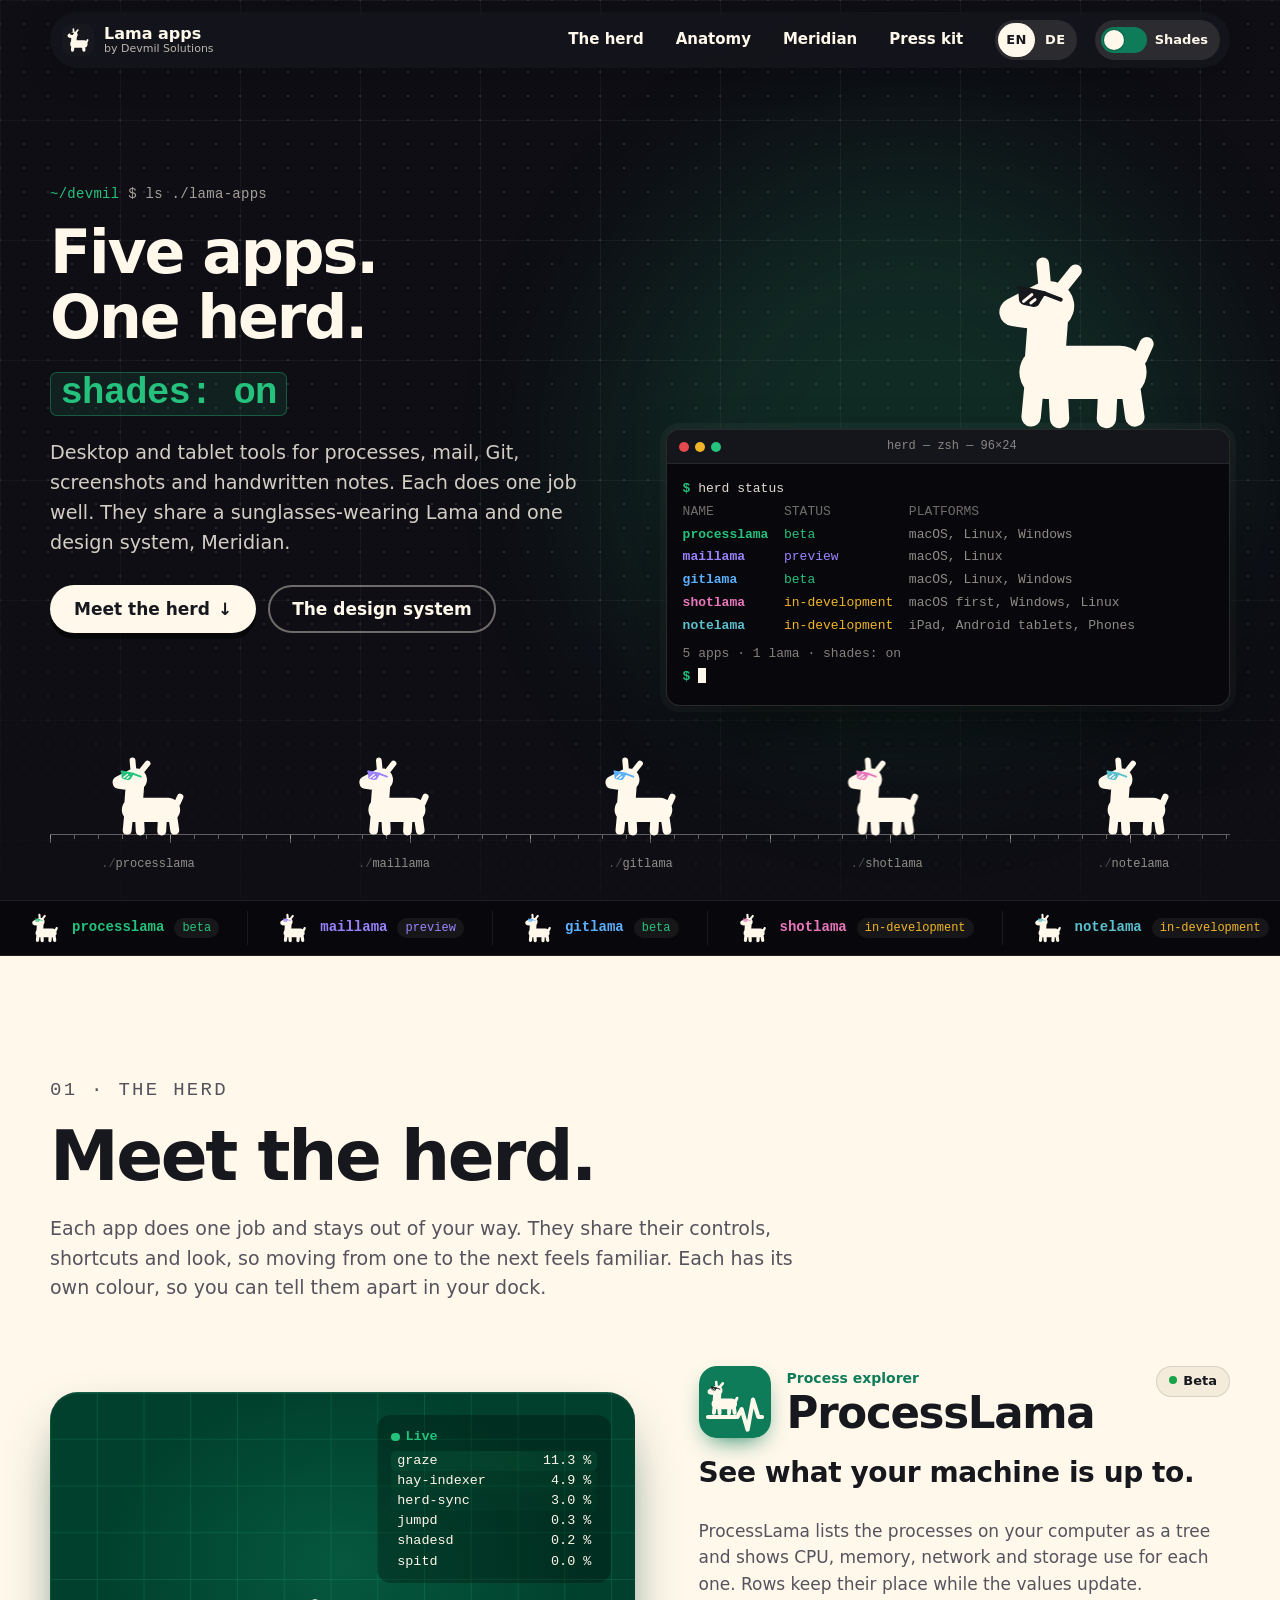
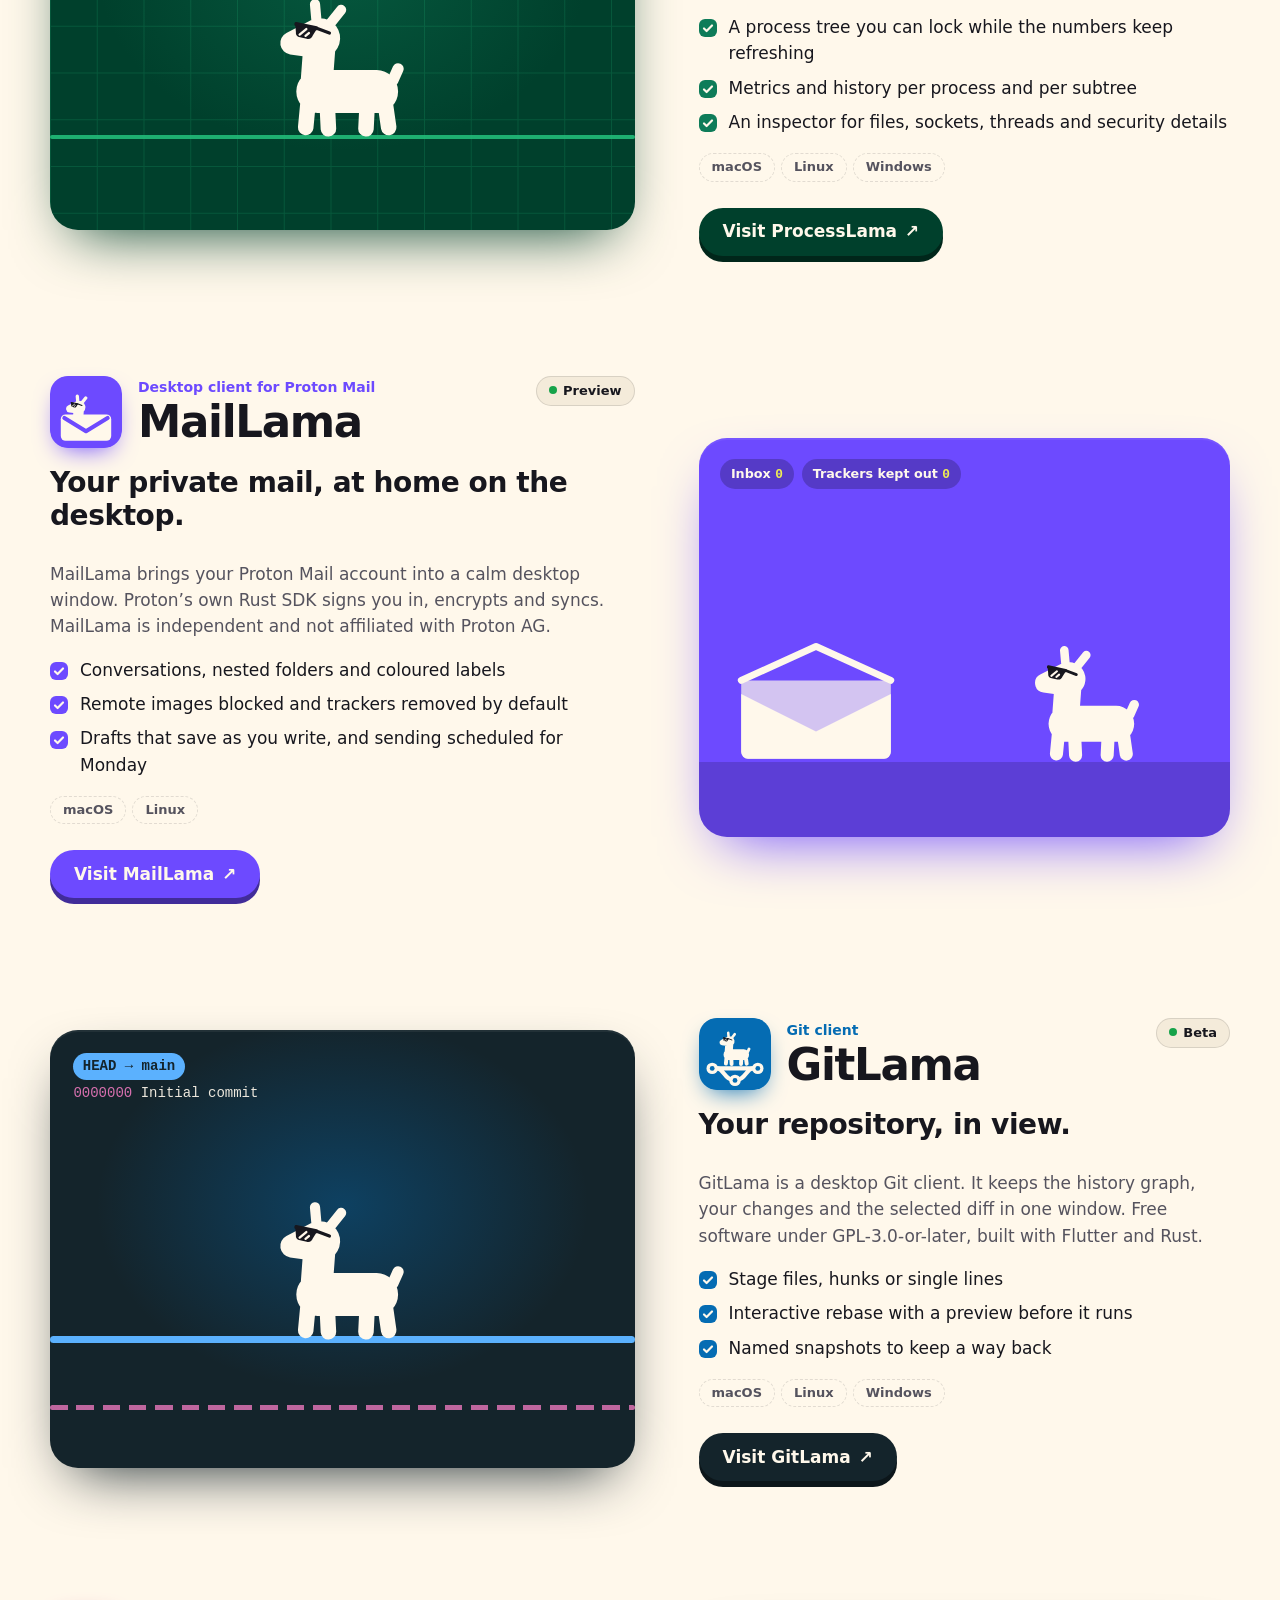
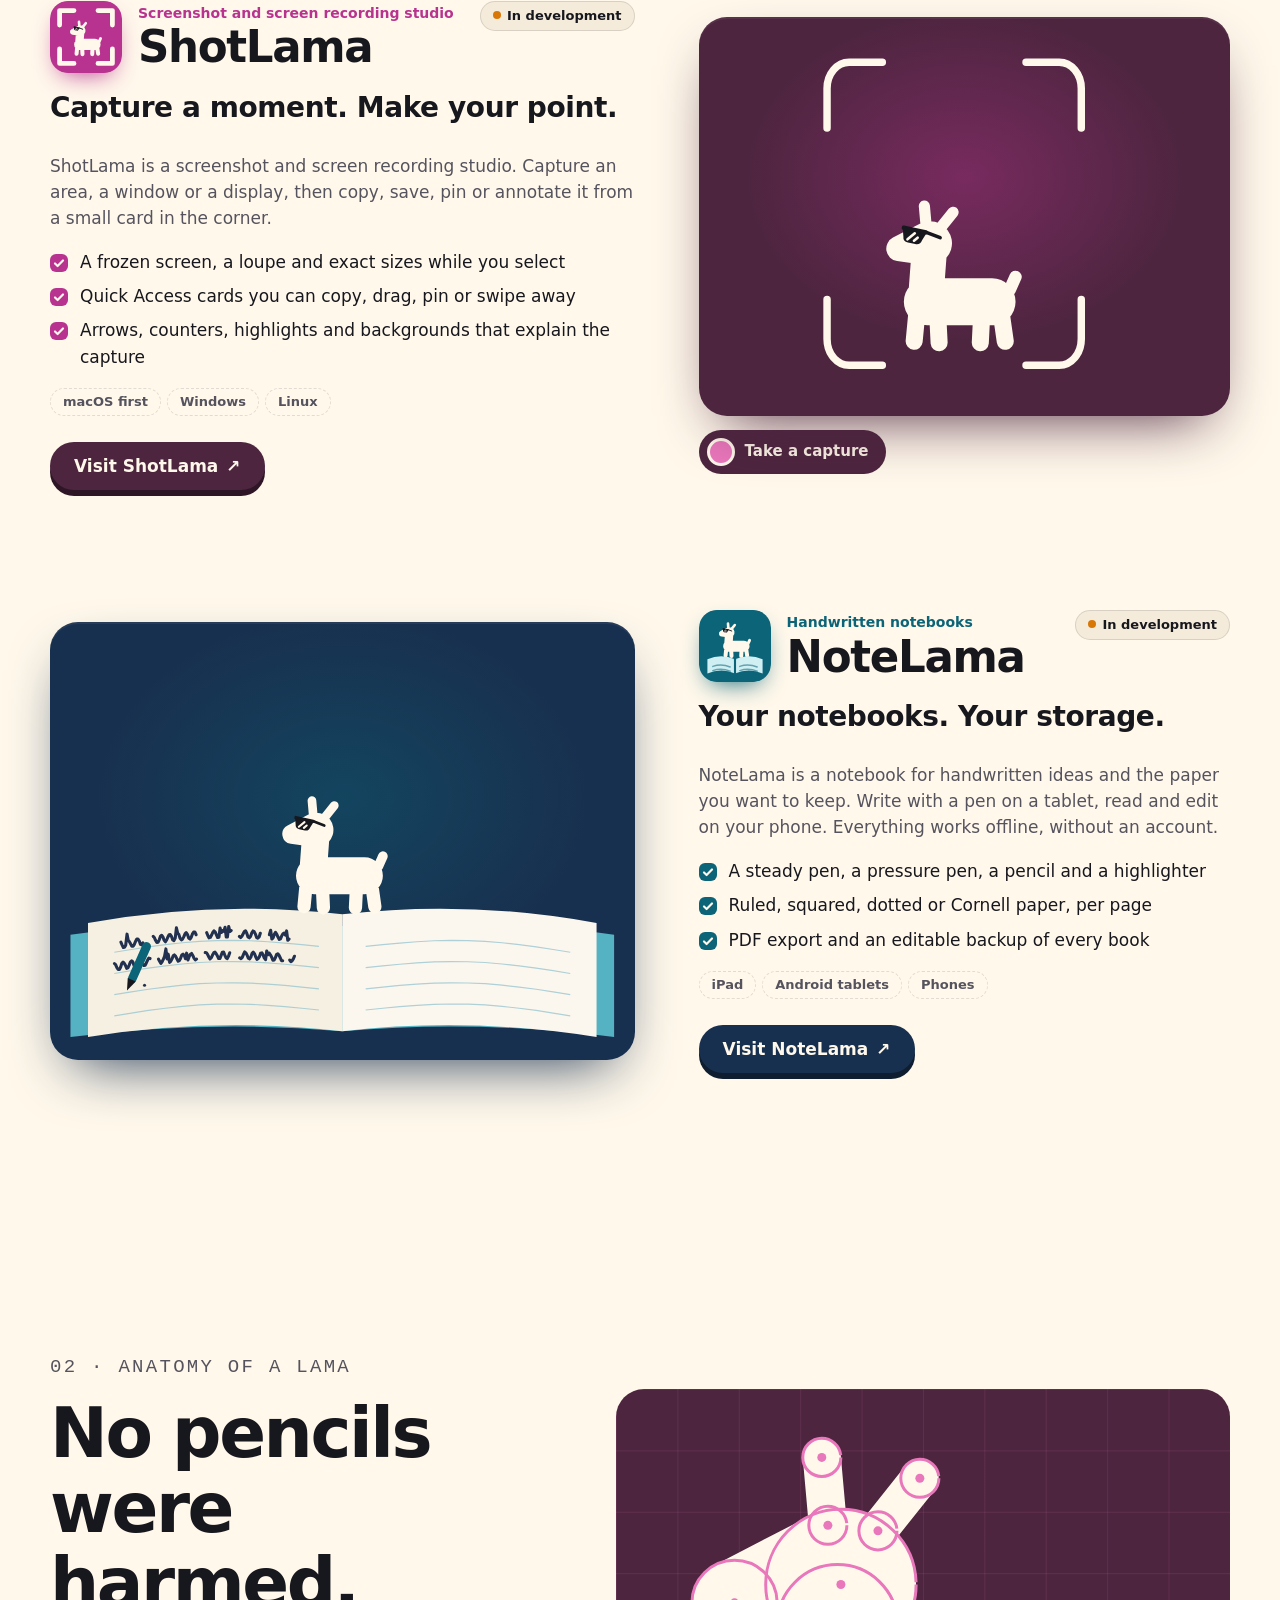
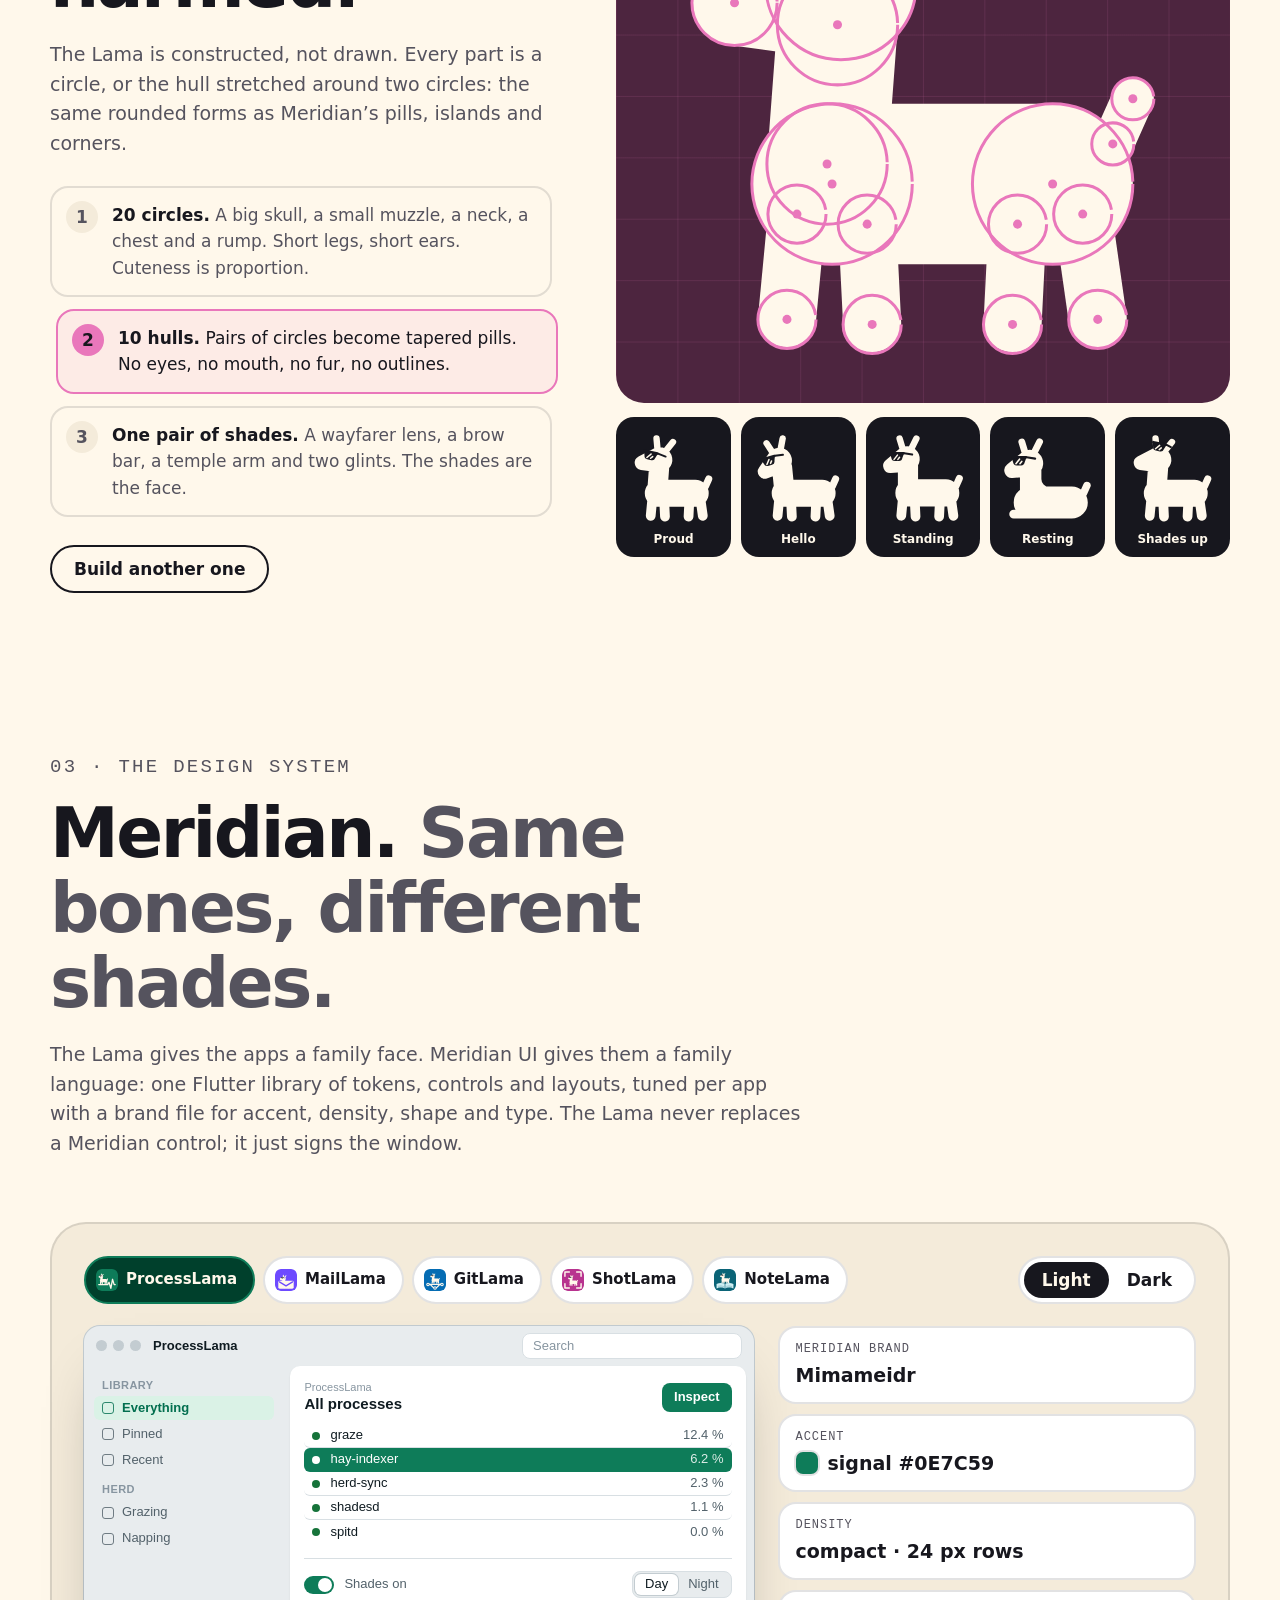
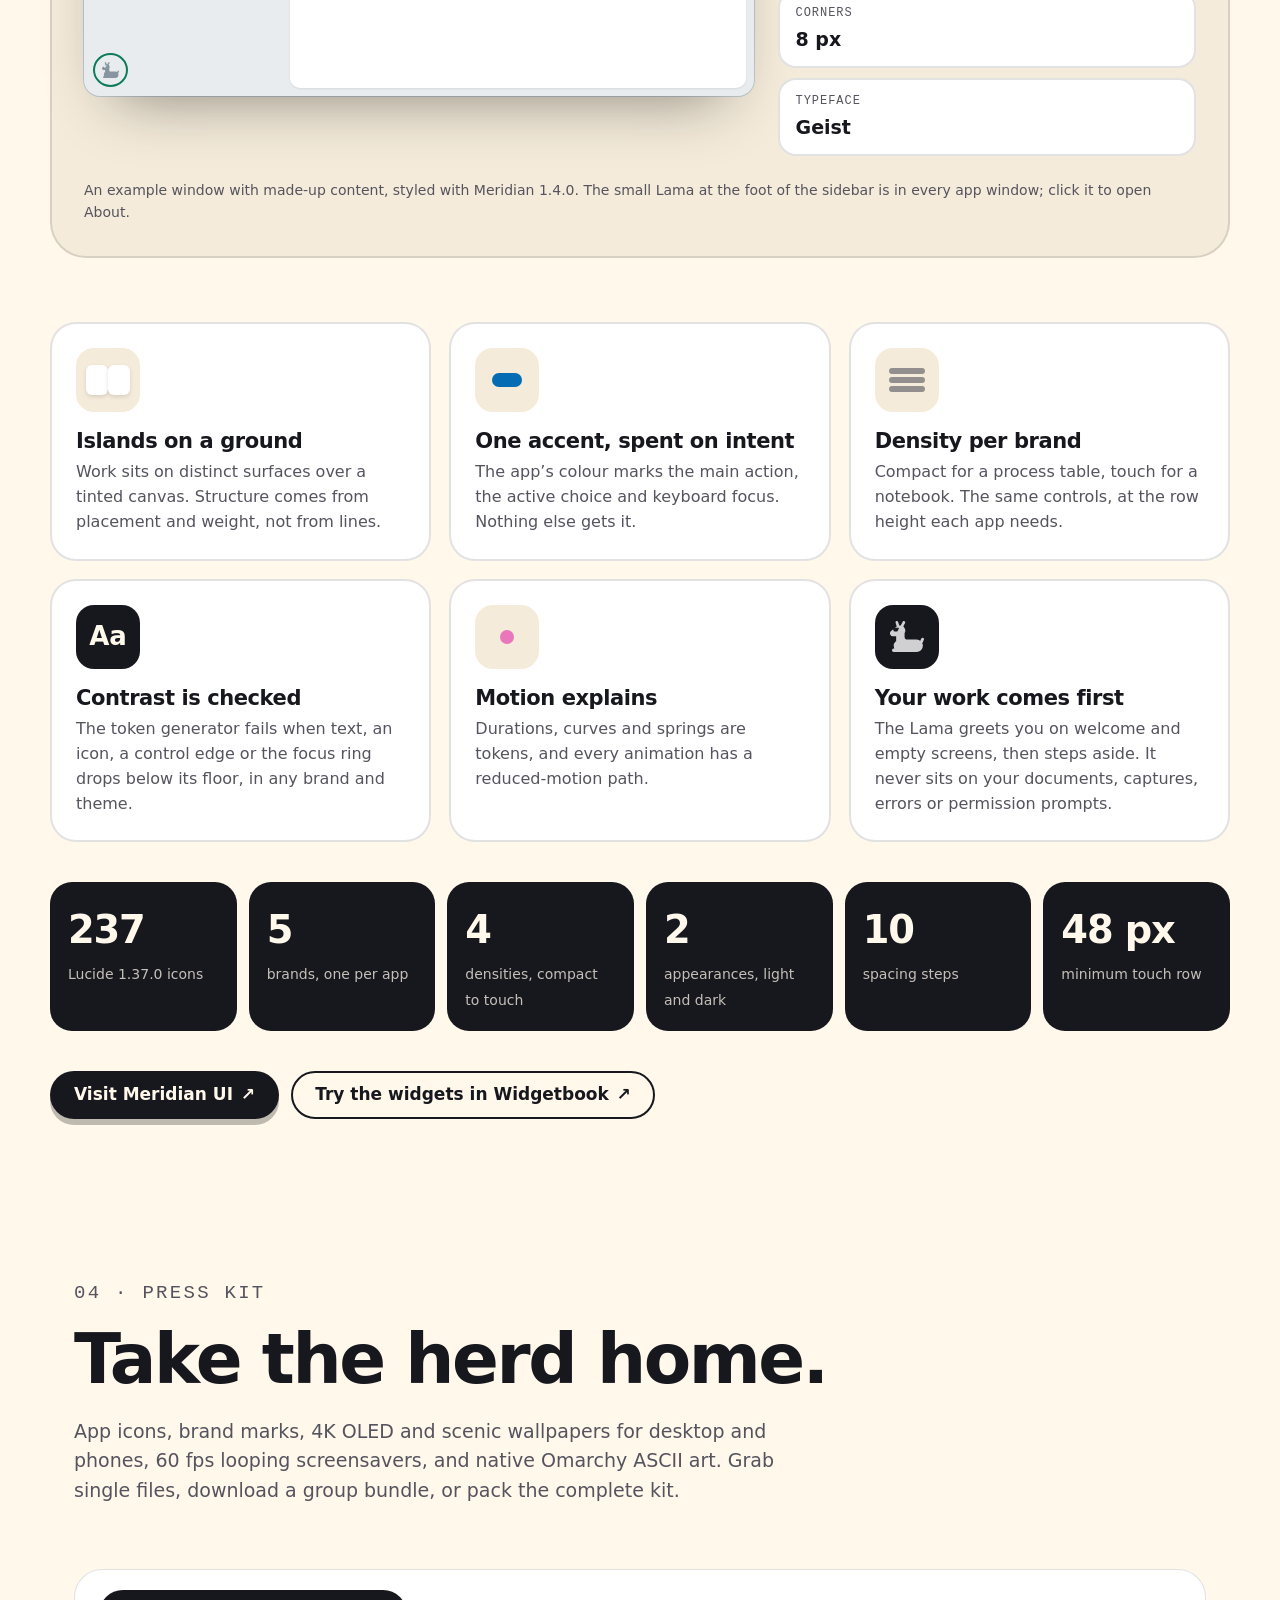
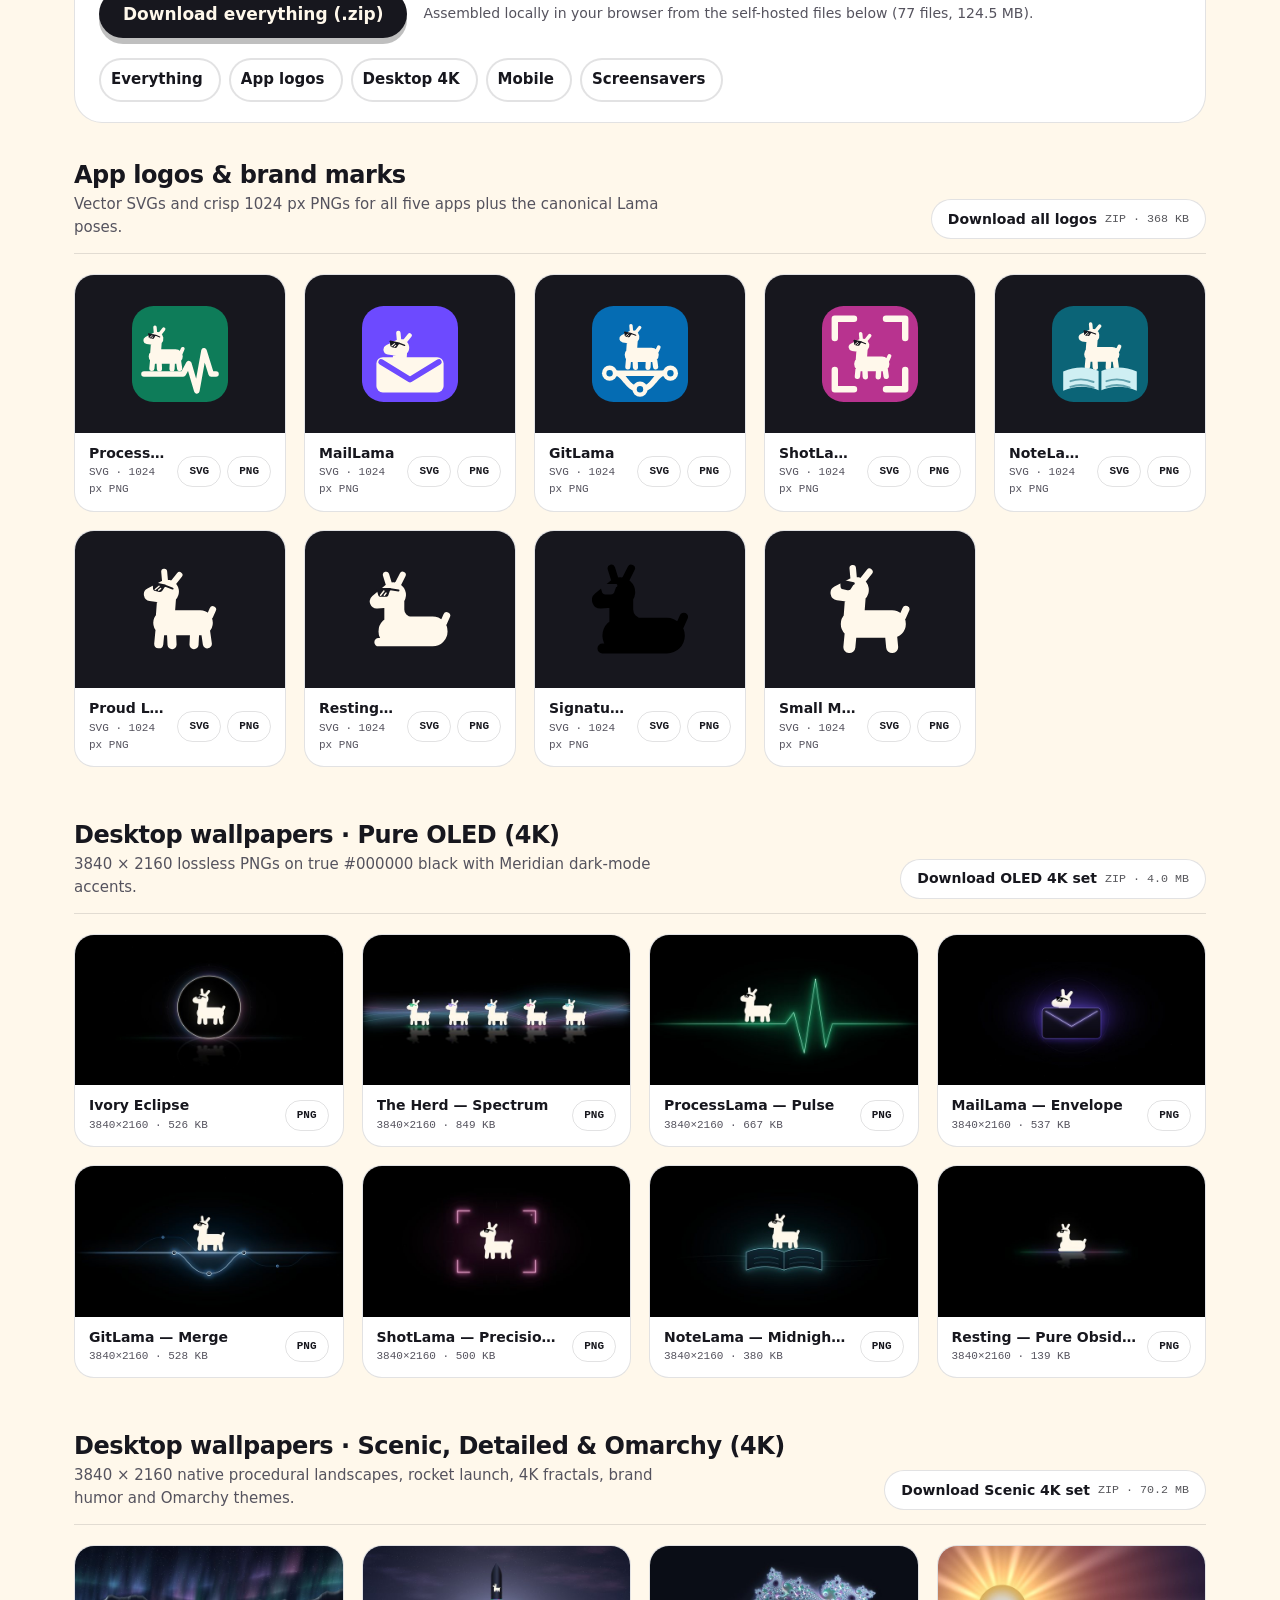
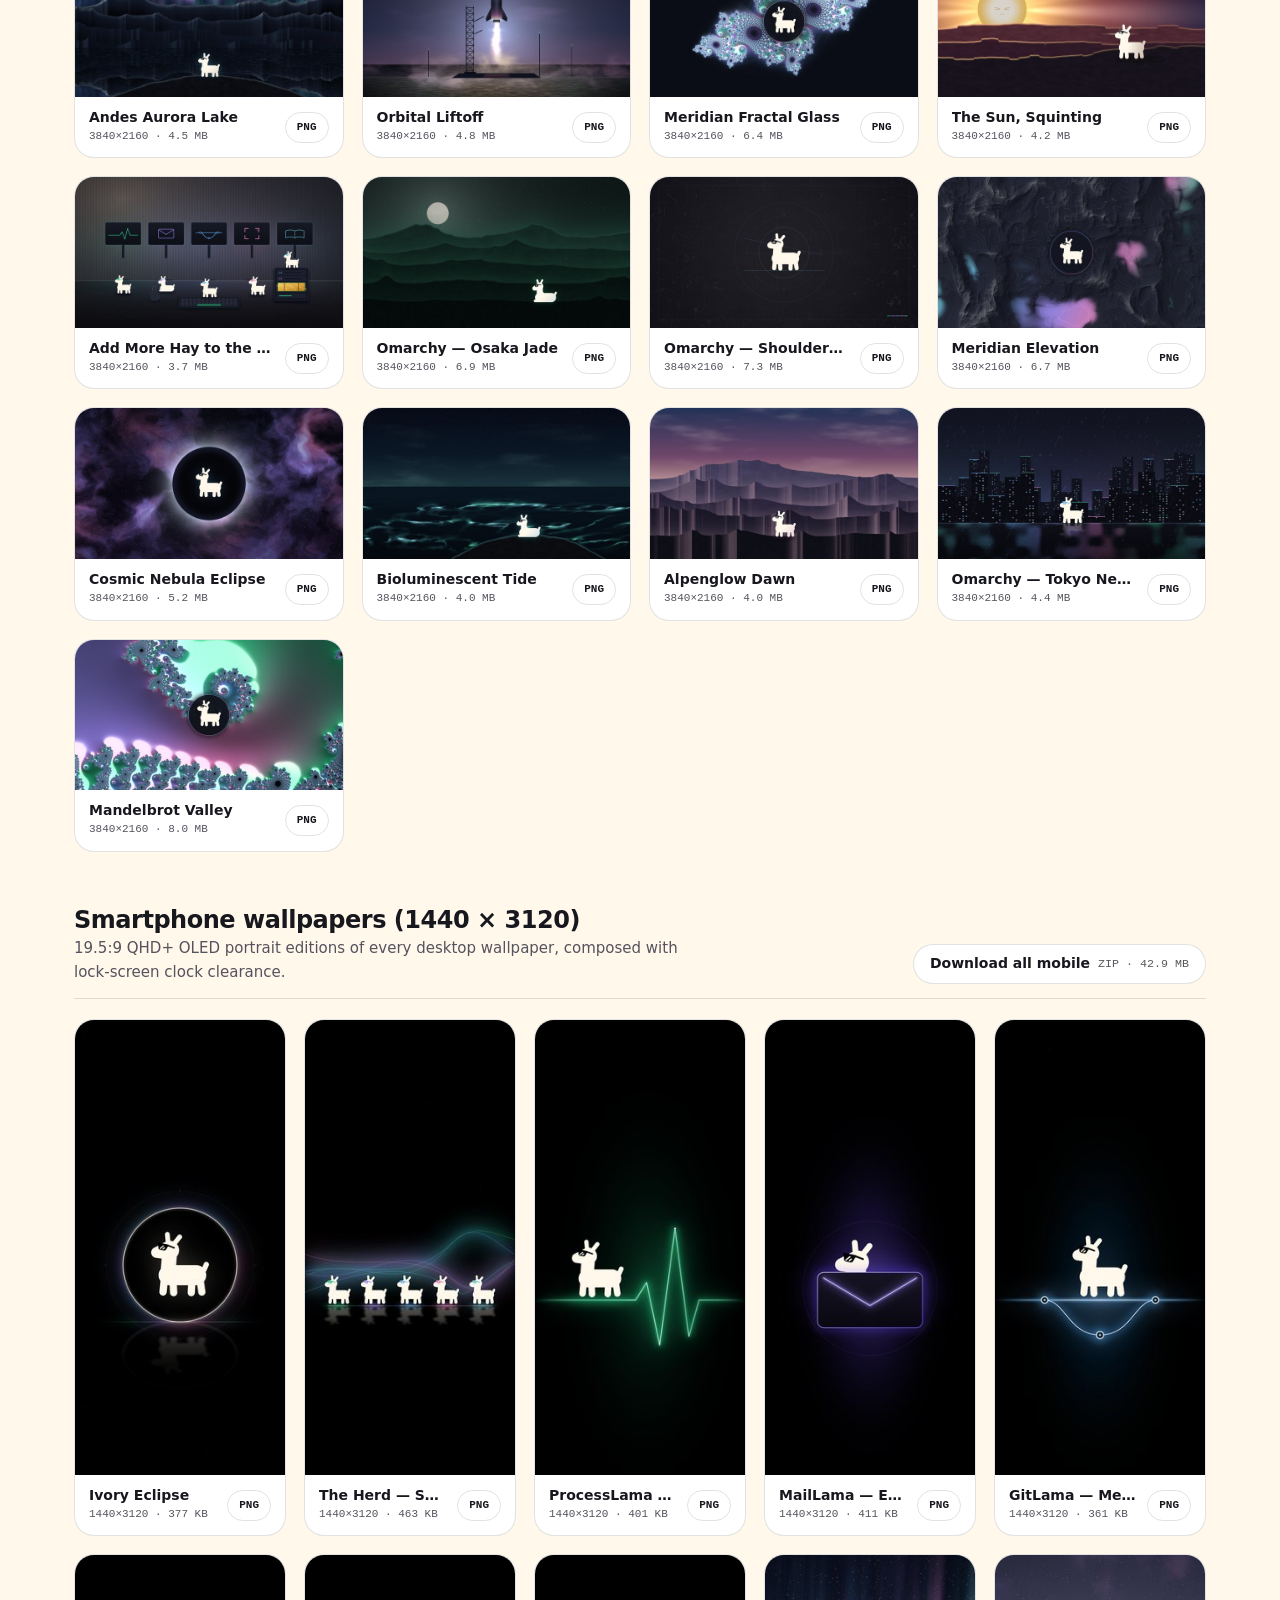
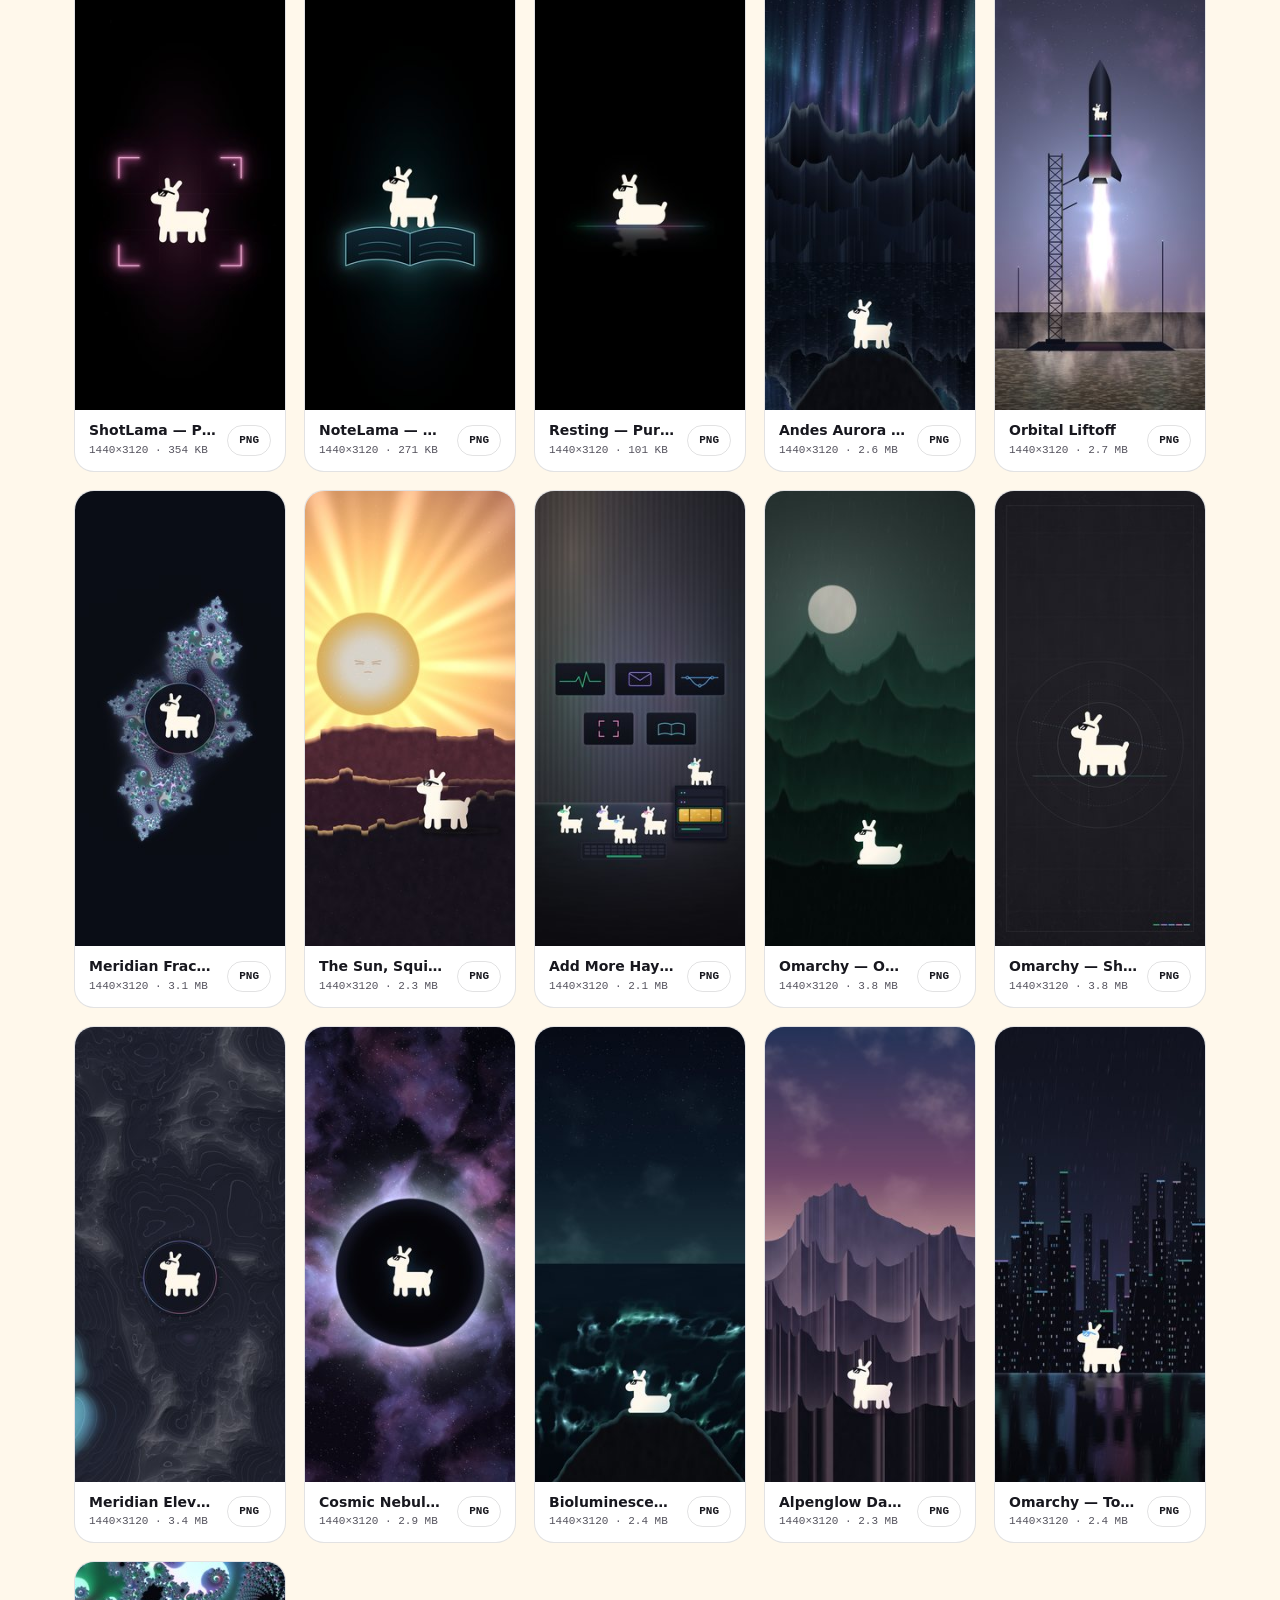
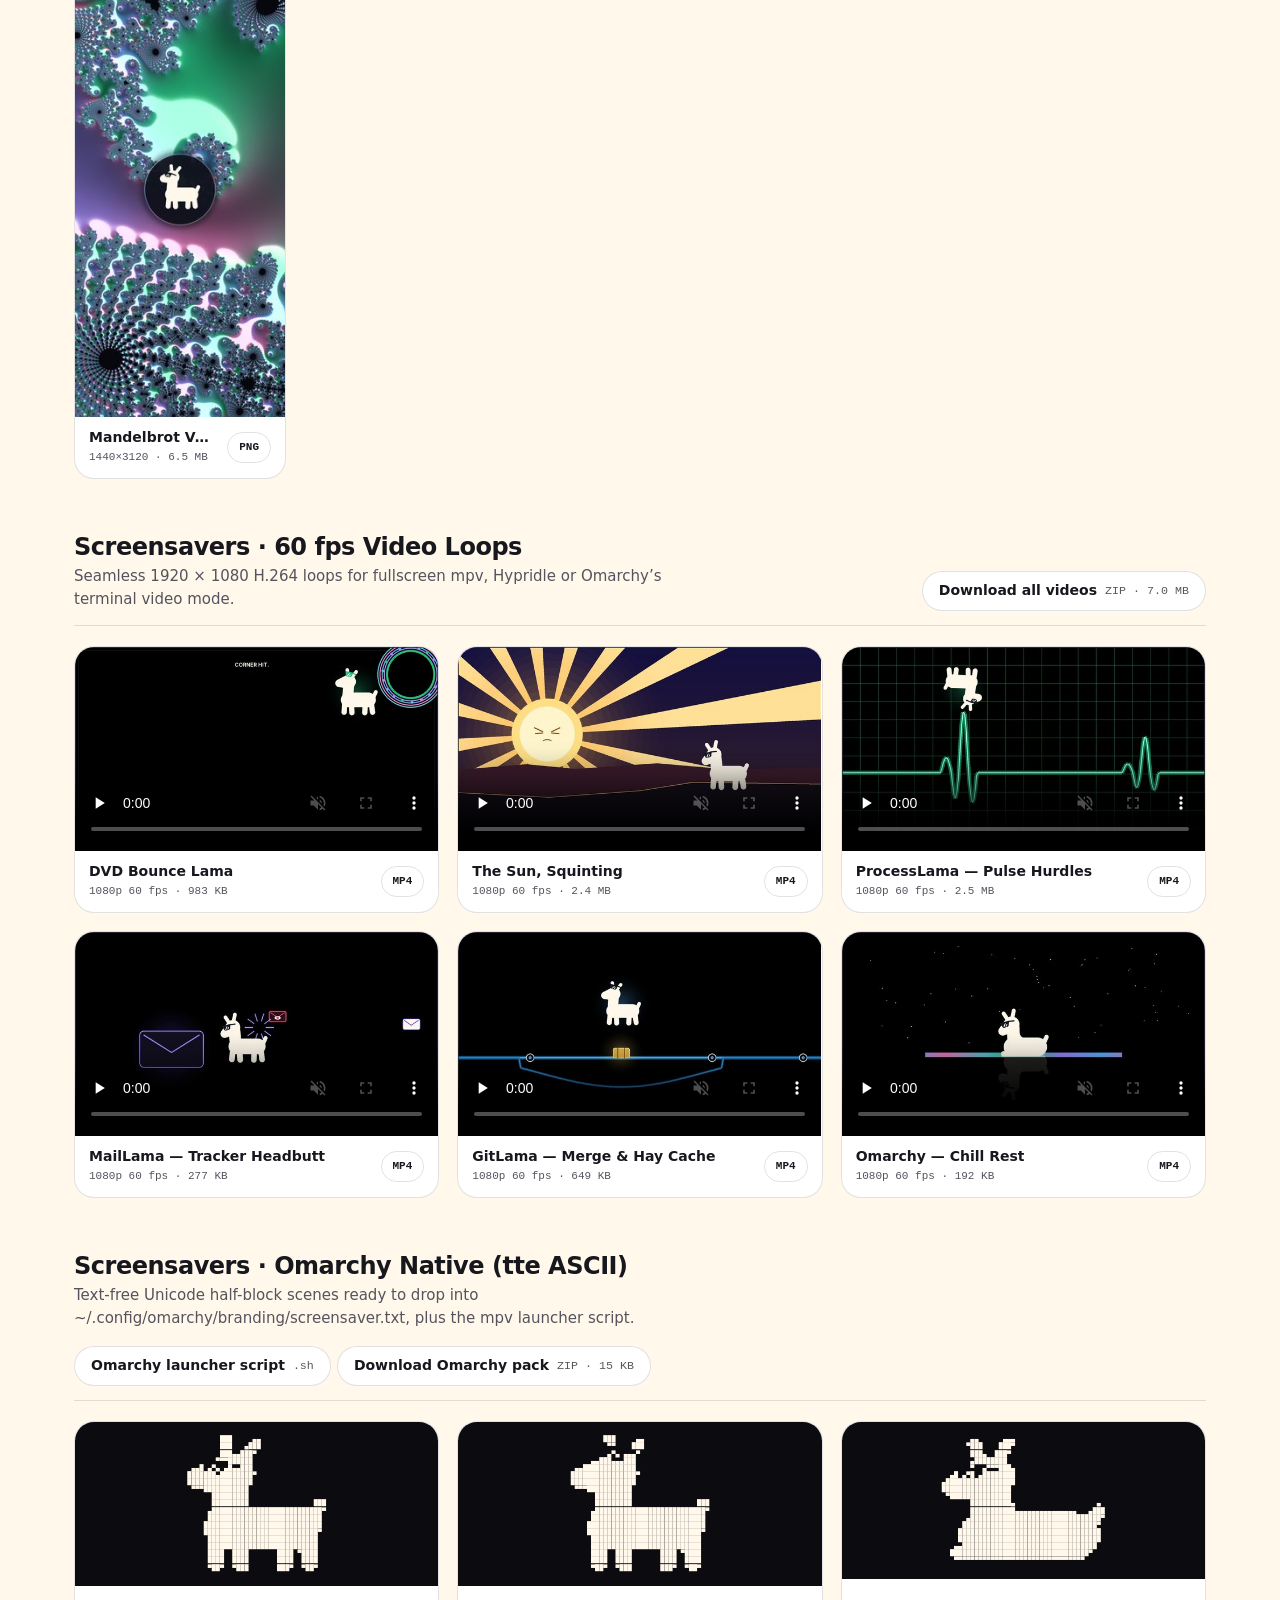
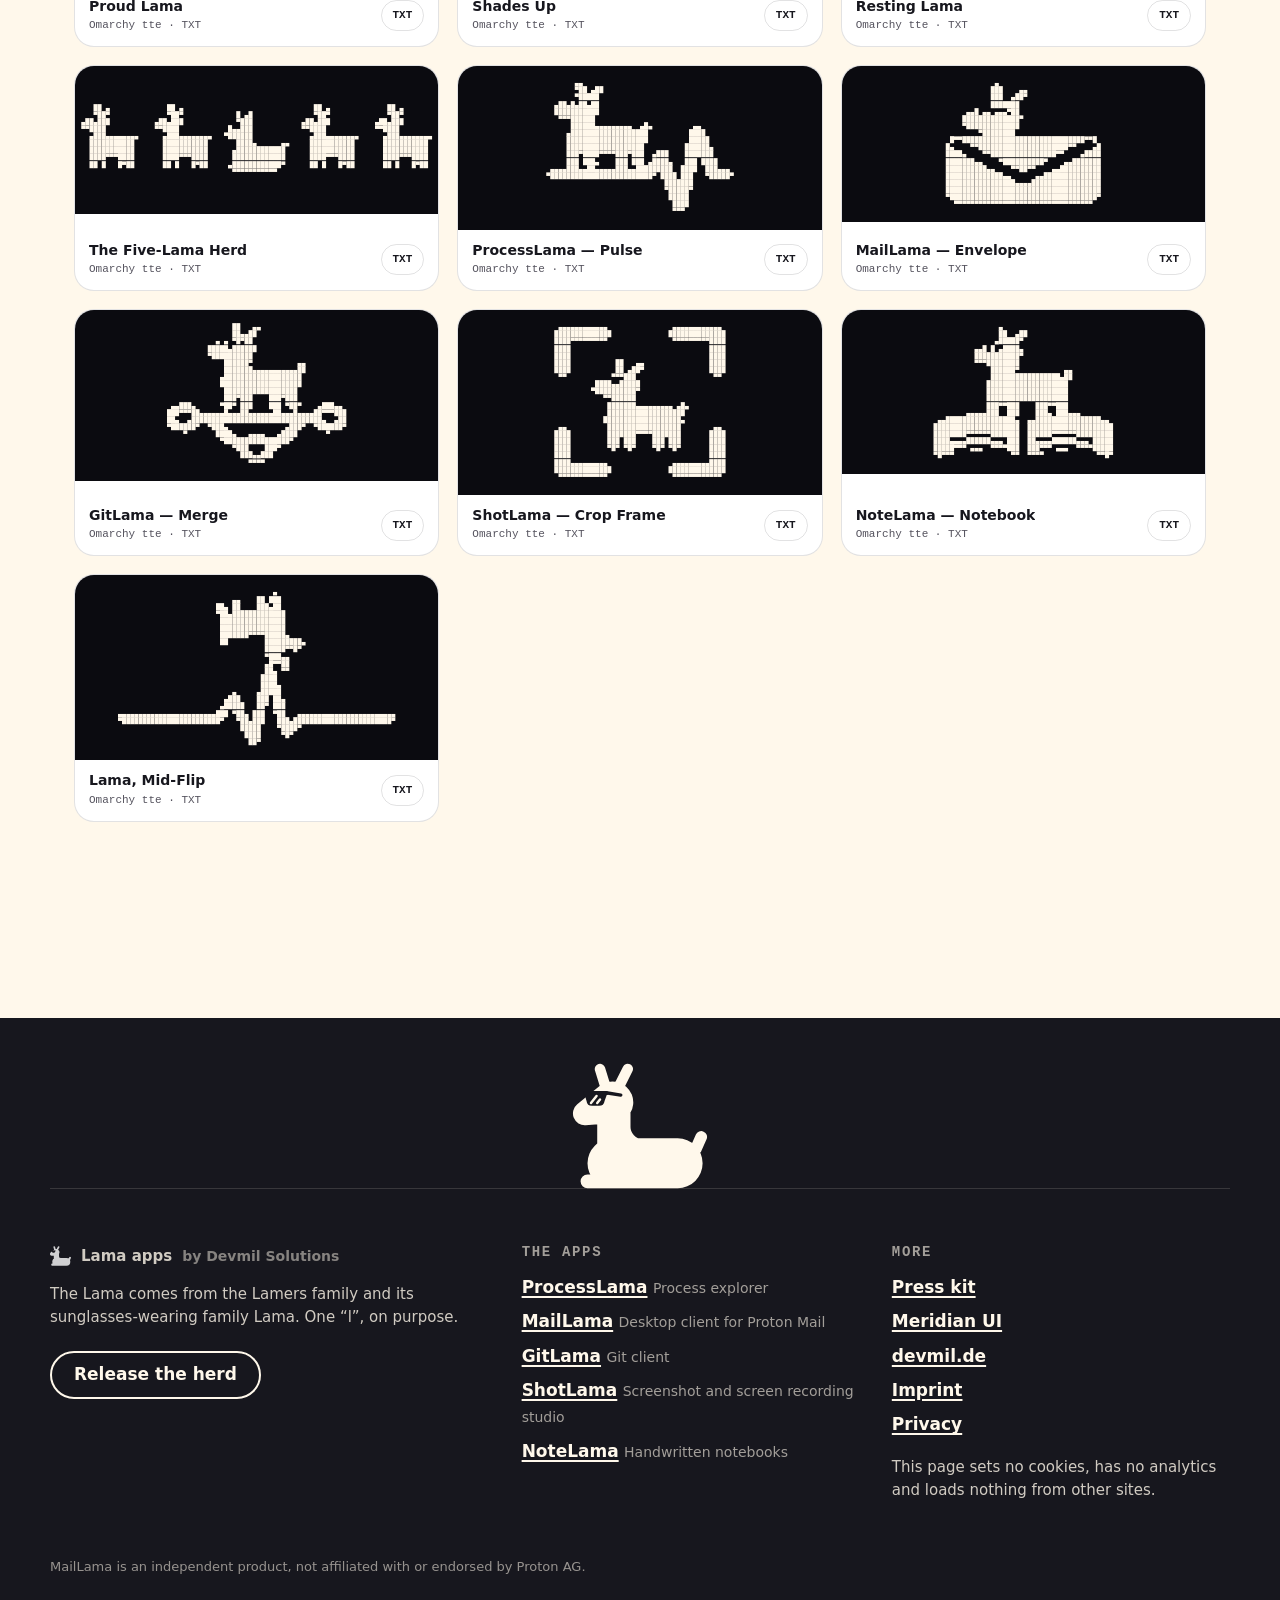
==== commit 87092680: "Sync website from Forgejo Mirrored from 5e2c39d978ecc7c30cc4758cc4c224618e437fac." ====
--- a/webfront/index.html
+++ b/webfront/index.html
@@ -14,7 +14,7 @@
   <link rel="canonical" href="https://devmil.de/lama-apps/">
   <link rel="icon" type="image/svg+xml" href="favicon.9982ad21af0a.svg">
   <link rel="stylesheet" href="assets/637ff2e9ffa9/web/lama-antics.css">
-  <link rel="stylesheet" href="style.490ea2007157.css">
+  <link rel="stylesheet" href="style.1d4959572332.css">
   <script>document.documentElement.dataset.theme = matchMedia("(prefers-color-scheme: dark)").matches ? "dark" : "light";</script>
 </head>
 <body>
@@ -29,6 +29,7 @@
       <a href="#apps" data-t="nav.apps">The herd</a>
       <a href="#build" data-t="nav.build">Anatomy</a>
       <a href="#meridian">Meridian</a>
+      <a href="#press-kit" data-t="nav.press_kit">Press kit</a>
     </nav>
     <div class="lang-switch" role="group" data-ta="aria-label:lang.label" hidden aria-label="Language"><button type="button" data-lang="en" lang="en" aria-pressed="true">EN</button><button type="button" data-lang="de" lang="de" aria-pressed="false">DE</button></div>
     <button type="button" class="theme-toggle" data-theme-toggle aria-pressed="false" data-ta="aria-label:theme.label" aria-label="Dark appearance">
@@ -320,6 +321,212 @@
         <a class="button ghost" href="https://devmil.de/meridian_ui/widgetbook/"><span data-t="meridian.widgetbook">Try the widgets in Widgetbook</span> <span aria-hidden="true">↗</span></a>
       </div>
     </section>
+
+    <!-- Press kit -->
+    <section class="press-kit section" id="press-kit" aria-labelledby="press-title">
+      <div class="section-head reveal">
+        <p class="eyebrow" data-t="press.eyebrow">04 · Press kit</p>
+        <h2 id="press-title" data-t="press.title">Take the herd home.</h2>
+        <p data-t="press.intro">App icons, brand marks, 4K OLED and scenic wallpapers for desktop and phones, 60 fps looping screensavers, and native Omarchy ASCII art. Grab single files, download a group bundle, or pack the complete kit.</p>
+      </div>
+
+      <div class="pk-toolbar reveal">
+        <div class="pk-download-all">
+          <button type="button" class="button primary" data-pk-download-all data-t="press.download_all">Download everything (.zip)</button>
+          <p class="pk-note" data-pk-status data-t="press.download_all_note">Assembled locally in your browser from the self-hosted files below (77 files, 124.5 MB).</p>
+        </div>
+        <div class="chips pk-tabs" role="group" data-ta="aria-label:press.tabs_label" aria-label="Press kit categories">
+          <button type="button" class="chip" data-pk-tab="all" aria-pressed="true" data-t="press.tab_all">Everything</button>
+          <button type="button" class="chip" data-pk-tab="logos" aria-pressed="false" data-t="press.tab_logos">App logos</button>
+          <button type="button" class="chip" data-pk-tab="desktop" aria-pressed="false" data-t="press.tab_desktop">Desktop 4K</button>
+          <button type="button" class="chip" data-pk-tab="mobile" aria-pressed="false" data-t="press.tab_mobile">Mobile</button>
+          <button type="button" class="chip" data-pk-tab="screensavers" aria-pressed="false" data-t="press.tab_screensavers">Screensavers</button>
+        </div>
+      </div>
+
+      <div class="pk-group" data-pk-group="logos"><div class="pk-group-head"><div><h3 data-t="press.logos_title">App logos &amp; brand marks</h3><p data-t="press.logos_desc">Vector SVGs and crisp 1024 px PNGs for all five apps plus the canonical Lama poses.</p></div><div class="pk-links"><button type="button" class="pk-bundle" data-pk-bundle="logos"><span data-t="press.logos_bundle">Download all logos</span> <small>ZIP · 368 KB</small></button></div></div><div class="pk-grid is-logos"><article class="pk-card"><div class="pk-media is-logo"><img src="press-kit/logos/processlama-icon.svg" width="96" height="96" alt="ProcessLama" loading="lazy"></div><div class="pk-card-body"><div class="pk-meta"><b>ProcessLama</b><small>SVG · 1024 px PNG</small></div><div class="pk-links"><a class="pk-dl" href="press-kit/logos/processlama-icon.svg" download>SVG</a><a class="pk-dl" href="press-kit/logos/processlama-icon.png" download>PNG</a></div></div></article><article class="pk-card"><div class="pk-media is-logo"><img src="press-kit/logos/maillama-icon.svg" width="96" height="96" alt="MailLama" loading="lazy"></div><div class="pk-card-body"><div class="pk-meta"><b>MailLama</b><small>SVG · 1024 px PNG</small></div><div class="pk-links"><a class="pk-dl" href="press-kit/logos/maillama-icon.svg" download>SVG</a><a class="pk-dl" href="press-kit/logos/maillama-icon.png" download>PNG</a></div></div></article><article class="pk-card"><div class="pk-media is-logo"><img src="press-kit/logos/gitlama-icon.svg" width="96" height="96" alt="GitLama" loading="lazy"></div><div class="pk-card-body"><div class="pk-meta"><b>GitLama</b><small>SVG · 1024 px PNG</small></div><div class="pk-links"><a class="pk-dl" href="press-kit/logos/gitlama-icon.svg" download>SVG</a><a class="pk-dl" href="press-kit/logos/gitlama-icon.png" download>PNG</a></div></div></article><article class="pk-card"><div class="pk-media is-logo"><img src="press-kit/logos/shotlama-icon.svg" width="96" height="96" alt="ShotLama" loading="lazy"></div><div class="pk-card-body"><div class="pk-meta"><b>ShotLama</b><small>SVG · 1024 px PNG</small></div><div class="pk-links"><a class="pk-dl" href="press-kit/logos/shotlama-icon.svg" download>SVG</a><a class="pk-dl" href="press-kit/logos/shotlama-icon.png" download>PNG</a></div></div></article><article class="pk-card"><div class="pk-media is-logo"><img src="press-kit/logos/notelama-icon.svg" width="96" height="96" alt="NoteLama" loading="lazy"></div><div class="pk-card-body"><div class="pk-meta"><b>NoteLama</b><small>SVG · 1024 px PNG</small></div><div class="pk-links"><a class="pk-dl" href="press-kit/logos/notelama-icon.svg" download>SVG</a><a class="pk-dl" href="press-kit/logos/notelama-icon.png" download>PNG</a></div></div></article><article class="pk-card"><div class="pk-media is-logo"><img src="press-kit/logos/lama-proud.svg" width="96" height="96" alt="Proud Lama" loading="lazy"></div><div class="pk-card-body"><div class="pk-meta"><b>Proud Lama</b><small>SVG · 1024 px PNG</small></div><div class="pk-links"><a class="pk-dl" href="press-kit/logos/lama-proud.svg" download>SVG</a><a class="pk-dl" href="press-kit/logos/lama-proud.png" download>PNG</a></div></div></article><article class="pk-card"><div class="pk-media is-logo"><img src="press-kit/logos/lama-resting.svg" width="96" height="96" alt="Resting Lama" loading="lazy"></div><div class="pk-card-body"><div class="pk-meta"><b>Resting Lama</b><small>SVG · 1024 px PNG</small></div><div class="pk-links"><a class="pk-dl" href="press-kit/logos/lama-resting.svg" download>SVG</a><a class="pk-dl" href="press-kit/logos/lama-resting.png" download>PNG</a></div></div></article><article class="pk-card"><div class="pk-media is-logo"><img src="press-kit/logos/lama-signature.svg" width="96" height="96" alt="Signature Mark" loading="lazy"></div><div class="pk-card-body"><div class="pk-meta"><b>Signature Mark</b><small>SVG · 1024 px PNG</small></div><div class="pk-links"><a class="pk-dl" href="press-kit/logos/lama-signature.svg" download>SVG</a><a class="pk-dl" href="press-kit/logos/lama-signature.png" download>PNG</a></div></div></article><article class="pk-card"><div class="pk-media is-logo"><img src="press-kit/logos/lama-mark-small.svg" width="96" height="96" alt="Small Mark" loading="lazy"></div><div class="pk-card-body"><div class="pk-meta"><b>Small Mark</b><small>SVG · 1024 px PNG</small></div><div class="pk-links"><a class="pk-dl" href="press-kit/logos/lama-mark-small.svg" download>SVG</a><a class="pk-dl" href="press-kit/logos/lama-mark-small.png" download>PNG</a></div></div></article></div></div>
+<div class="pk-group" data-pk-group="desktop"><div class="pk-group-head"><div><h3 data-t="press.desktop_oled_title">Desktop wallpapers · Pure OLED (4K)</h3><p data-t="press.desktop_oled_desc">3840 × 2160 lossless PNGs on true #000000 black with Meridian dark-mode accents.</p></div><div class="pk-links"><button type="button" class="pk-bundle" data-pk-bundle="desktop-oled"><span data-t="press.desktop_oled_bundle">Download OLED 4K set</span> <small>ZIP · 4.0 MB</small></button></div></div><div class="pk-grid "><article class="pk-card"><div class="pk-media is-wide"><img src="press-kit/thumbs/d-oled-01-lama-eclipse-oled.jpg" width="640" height="360" alt="Ivory Eclipse" loading="lazy"></div><div class="pk-card-body"><div class="pk-meta"><b>Ivory Eclipse</b><small>3840×2160 · 526 KB</small></div><div class="pk-links"><a class="pk-dl" href="press-kit/wallpapers/desktop-oled/01-lama-eclipse-oled.png" download>PNG</a></div></div></article><article class="pk-card"><div class="pk-media is-wide"><img src="press-kit/thumbs/d-oled-02-the-herd-prism-oled.jpg" width="640" height="360" alt="The Herd — Spectrum" loading="lazy"></div><div class="pk-card-body"><div class="pk-meta"><b>The Herd — Spectrum</b><small>3840×2160 · 849 KB</small></div><div class="pk-links"><a class="pk-dl" href="press-kit/wallpapers/desktop-oled/02-the-herd-prism-oled.png" download>PNG</a></div></div></article><article class="pk-card"><div class="pk-media is-wide"><img src="press-kit/thumbs/d-oled-03-processlama-pulse-oled.jpg" width="640" height="360" alt="ProcessLama — Pulse" loading="lazy"></div><div class="pk-card-body"><div class="pk-meta"><b>ProcessLama — Pulse</b><small>3840×2160 · 667 KB</small></div><div class="pk-links"><a class="pk-dl" href="press-kit/wallpapers/desktop-oled/03-processlama-pulse-oled.png" download>PNG</a></div></div></article><article class="pk-card"><div class="pk-media is-wide"><img src="press-kit/thumbs/d-oled-04-maillama-envelope-oled.jpg" width="640" height="360" alt="MailLama — Envelope" loading="lazy"></div><div class="pk-card-body"><div class="pk-meta"><b>MailLama — Envelope</b><small>3840×2160 · 537 KB</small></div><div class="pk-links"><a class="pk-dl" href="press-kit/wallpapers/desktop-oled/04-maillama-envelope-oled.png" download>PNG</a></div></div></article><article class="pk-card"><div class="pk-media is-wide"><img src="press-kit/thumbs/d-oled-05-gitlama-merge-oled.jpg" width="640" height="360" alt="GitLama — Merge" loading="lazy"></div><div class="pk-card-body"><div class="pk-meta"><b>GitLama — Merge</b><small>3840×2160 · 528 KB</small></div><div class="pk-links"><a class="pk-dl" href="press-kit/wallpapers/desktop-oled/05-gitlama-merge-oled.png" download>PNG</a></div></div></article><article class="pk-card"><div class="pk-media is-wide"><img src="press-kit/thumbs/d-oled-06-shotlama-viewfinder-oled.jpg" width="640" height="360" alt="ShotLama — Precision Frame" loading="lazy"></div><div class="pk-card-body"><div class="pk-meta"><b>ShotLama — Precision Frame</b><small>3840×2160 · 500 KB</small></div><div class="pk-links"><a class="pk-dl" href="press-kit/wallpapers/desktop-oled/06-shotlama-viewfinder-oled.png" download>PNG</a></div></div></article><article class="pk-card"><div class="pk-media is-wide"><img src="press-kit/thumbs/d-oled-07-notelama-ink-oled.jpg" width="640" height="360" alt="NoteLama — Midnight Notebook" loading="lazy"></div><div class="pk-card-body"><div class="pk-meta"><b>NoteLama — Midnight Notebook</b><small>3840×2160 · 380 KB</small></div><div class="pk-links"><a class="pk-dl" href="press-kit/wallpapers/desktop-oled/07-notelama-ink-oled.png" download>PNG</a></div></div></article><article class="pk-card"><div class="pk-media is-wide"><img src="press-kit/thumbs/d-oled-08-lama-resting-minimal-oled.jpg" width="640" height="360" alt="Resting — Pure Obsidian" loading="lazy"></div><div class="pk-card-body"><div class="pk-meta"><b>Resting — Pure Obsidian</b><small>3840×2160 · 139 KB</small></div><div class="pk-links"><a class="pk-dl" href="press-kit/wallpapers/desktop-oled/08-lama-resting-minimal-oled.png" download>PNG</a></div></div></article></div></div>
+<div class="pk-group" data-pk-group="desktop"><div class="pk-group-head"><div><h3 data-t="press.desktop_scenic_title">Desktop wallpapers · Scenic, Detailed &amp; Omarchy (4K)</h3><p data-t="press.desktop_scenic_desc">3840 × 2160 native procedural landscapes, rocket launch, 4K fractals, brand humor and Omarchy themes.</p></div><div class="pk-links"><button type="button" class="pk-bundle" data-pk-bundle="desktop-scenic"><span data-t="press.desktop_scenic_bundle">Download Scenic 4K set</span> <small>ZIP · 70.2 MB</small></button></div></div><div class="pk-grid "><article class="pk-card"><div class="pk-media is-wide"><img src="press-kit/thumbs/d-scenic-01-andes-aurora-lake.jpg" width="640" height="360" alt="Andes Aurora Lake" loading="lazy"></div><div class="pk-card-body"><div class="pk-meta"><b>Andes Aurora Lake</b><small>3840×2160 · 4.5 MB</small></div><div class="pk-links"><a class="pk-dl" href="press-kit/wallpapers/desktop-scenic/01-andes-aurora-lake.png" download>PNG</a></div></div></article><article class="pk-card"><div class="pk-media is-wide"><img src="press-kit/thumbs/d-scenic-02-liftoff-twilight.jpg" width="640" height="360" alt="Orbital Liftoff" loading="lazy"></div><div class="pk-card-body"><div class="pk-meta"><b>Orbital Liftoff</b><small>3840×2160 · 4.8 MB</small></div><div class="pk-links"><a class="pk-dl" href="press-kit/wallpapers/desktop-scenic/02-liftoff-twilight.png" download>PNG</a></div></div></article><article class="pk-card"><div class="pk-media is-wide"><img src="press-kit/thumbs/d-scenic-03-meridian-fractal-julia.jpg" width="640" height="360" alt="Meridian Fractal Glass" loading="lazy"></div><div class="pk-card-body"><div class="pk-meta"><b>Meridian Fractal Glass</b><small>3840×2160 · 6.4 MB</small></div><div class="pk-links"><a class="pk-dl" href="press-kit/wallpapers/desktop-scenic/03-meridian-fractal-julia.png" download>PNG</a></div></div></article><article class="pk-card"><div class="pk-media is-wide"><img src="press-kit/thumbs/d-scenic-04-sun-squinting-funny.jpg" width="640" height="360" alt="The Sun, Squinting" loading="lazy"></div><div class="pk-card-body"><div class="pk-meta"><b>The Sun, Squinting</b><small>3840×2160 · 4.2 MB</small></div><div class="pk-links"><a class="pk-dl" href="press-kit/wallpapers/desktop-scenic/04-sun-squinting-funny.png" download>PNG</a></div></div></article><article class="pk-card"><div class="pk-media is-wide"><img src="press-kit/thumbs/d-scenic-05-cache-hay-funny.jpg" width="640" height="360" alt="Add More Hay to the Cache" loading="lazy"></div><div class="pk-card-body"><div class="pk-meta"><b>Add More Hay to the Cache</b><small>3840×2160 · 3.7 MB</small></div><div class="pk-links"><a class="pk-dl" href="press-kit/wallpapers/desktop-scenic/05-cache-hay-funny.png" download>PNG</a></div></div></article><article class="pk-card"><div class="pk-media is-wide"><img src="press-kit/thumbs/d-scenic-06-omarchy-osaka-jade.jpg" width="640" height="360" alt="Omarchy — Osaka Jade" loading="lazy"></div><div class="pk-card-body"><div class="pk-meta"><b>Omarchy — Osaka Jade</b><small>3840×2160 · 6.9 MB</small></div><div class="pk-links"><a class="pk-dl" href="press-kit/wallpapers/desktop-scenic/06-omarchy-osaka-jade.png" download>PNG</a></div></div></article><article class="pk-card"><div class="pk-media is-wide"><img src="press-kit/thumbs/d-scenic-07-omarchy-drafting-blueprint.jpg" width="640" height="360" alt="Omarchy — Shoulders Blueprint" loading="lazy"></div><div class="pk-card-body"><div class="pk-meta"><b>Omarchy — Shoulders Blueprint</b><small>3840×2160 · 7.3 MB</small></div><div class="pk-links"><a class="pk-dl" href="press-kit/wallpapers/desktop-scenic/07-omarchy-drafting-blueprint.png" download>PNG</a></div></div></article><article class="pk-card"><div class="pk-media is-wide"><img src="press-kit/thumbs/d-scenic-08-meridian-ridge-topography.jpg" width="640" height="360" alt="Meridian Elevation" loading="lazy"></div><div class="pk-card-body"><div class="pk-meta"><b>Meridian Elevation</b><small>3840×2160 · 6.7 MB</small></div><div class="pk-links"><a class="pk-dl" href="press-kit/wallpapers/desktop-scenic/08-meridian-ridge-topography.png" download>PNG</a></div></div></article><article class="pk-card"><div class="pk-media is-wide"><img src="press-kit/thumbs/d-scenic-09-cosmic-nebula-eclipse.jpg" width="640" height="360" alt="Cosmic Nebula Eclipse" loading="lazy"></div><div class="pk-card-body"><div class="pk-meta"><b>Cosmic Nebula Eclipse</b><small>3840×2160 · 5.2 MB</small></div><div class="pk-links"><a class="pk-dl" href="press-kit/wallpapers/desktop-scenic/09-cosmic-nebula-eclipse.png" download>PNG</a></div></div></article><article class="pk-card"><div class="pk-media is-wide"><img src="press-kit/thumbs/d-scenic-10-bioluminescent-tide.jpg" width="640" height="360" alt="Bioluminescent Tide" loading="lazy"></div><div class="pk-card-body"><div class="pk-meta"><b>Bioluminescent Tide</b><small>3840×2160 · 4.0 MB</small></div><div class="pk-links"><a class="pk-dl" href="press-kit/wallpapers/desktop-scenic/10-bioluminescent-tide.png" download>PNG</a></div></div></article><article class="pk-card"><div class="pk-media is-wide"><img src="press-kit/thumbs/d-scenic-11-alpine-alpenglow-dawn.jpg" width="640" height="360" alt="Alpenglow Dawn" loading="lazy"></div><div class="pk-card-body"><div class="pk-meta"><b>Alpenglow Dawn</b><small>3840×2160 · 4.0 MB</small></div><div class="pk-links"><a class="pk-dl" href="press-kit/wallpapers/desktop-scenic/11-alpine-alpenglow-dawn.png" download>PNG</a></div></div></article><article class="pk-card"><div class="pk-media is-wide"><img src="press-kit/thumbs/d-scenic-12-omarchy-tokyo-rain.jpg" width="640" height="360" alt="Omarchy — Tokyo Neon Rain" loading="lazy"></div><div class="pk-card-body"><div class="pk-meta"><b>Omarchy — Tokyo Neon Rain</b><small>3840×2160 · 4.4 MB</small></div><div class="pk-links"><a class="pk-dl" href="press-kit/wallpapers/desktop-scenic/12-omarchy-tokyo-rain.png" download>PNG</a></div></div></article><article class="pk-card"><div class="pk-media is-wide"><img src="press-kit/thumbs/d-scenic-13-mandelbrot-seahorse-valley.jpg" width="640" height="360" alt="Mandelbrot Valley" loading="lazy"></div><div class="pk-card-body"><div class="pk-meta"><b>Mandelbrot Valley</b><small>3840×2160 · 8.0 MB</small></div><div class="pk-links"><a class="pk-dl" href="press-kit/wallpapers/desktop-scenic/13-mandelbrot-seahorse-valley.png" download>PNG</a></div></div></article></div></div>
+<div class="pk-group" data-pk-group="mobile"><div class="pk-group-head"><div><h3 data-t="press.mobile_title">Smartphone wallpapers (1440 × 3120)</h3><p data-t="press.mobile_desc">19.5:9 QHD+ OLED portrait editions of every desktop wallpaper, composed with lock-screen clock clearance.</p></div><div class="pk-links"><button type="button" class="pk-bundle" data-pk-bundle="mobile"><span data-t="press.mobile_bundle">Download all mobile</span> <small>ZIP · 42.9 MB</small></button></div></div><div class="pk-grid is-mobile"><article class="pk-card"><div class="pk-media is-tall"><img src="press-kit/thumbs/m-oled-01-lama-eclipse-oled-mobile.jpg" width="240" height="520" alt="Ivory Eclipse" loading="lazy"></div><div class="pk-card-body"><div class="pk-meta"><b>Ivory Eclipse</b><small>1440×3120 · 377 KB</small></div><div class="pk-links"><a class="pk-dl" href="press-kit/wallpapers/mobile-oled/01-lama-eclipse-oled-mobile.png" download>PNG</a></div></div></article><article class="pk-card"><div class="pk-media is-tall"><img src="press-kit/thumbs/m-oled-02-the-herd-prism-oled-mobile.jpg" width="240" height="520" alt="The Herd — Spectrum" loading="lazy"></div><div class="pk-card-body"><div class="pk-meta"><b>The Herd — Spectrum</b><small>1440×3120 · 463 KB</small></div><div class="pk-links"><a class="pk-dl" href="press-kit/wallpapers/mobile-oled/02-the-herd-prism-oled-mobile.png" download>PNG</a></div></div></article><article class="pk-card"><div class="pk-media is-tall"><img src="press-kit/thumbs/m-oled-03-processlama-pulse-oled-mobile.jpg" width="240" height="520" alt="ProcessLama — Pulse" loading="lazy"></div><div class="pk-card-body"><div class="pk-meta"><b>ProcessLama — Pulse</b><small>1440×3120 · 401 KB</small></div><div class="pk-links"><a class="pk-dl" href="press-kit/wallpapers/mobile-oled/03-processlama-pulse-oled-mobile.png" download>PNG</a></div></div></article><article class="pk-card"><div class="pk-media is-tall"><img src="press-kit/thumbs/m-oled-04-maillama-envelope-oled-mobile.jpg" width="240" height="520" alt="MailLama — Envelope" loading="lazy"></div><div class="pk-card-body"><div class="pk-meta"><b>MailLama — Envelope</b><small>1440×3120 · 411 KB</small></div><div class="pk-links"><a class="pk-dl" href="press-kit/wallpapers/mobile-oled/04-maillama-envelope-oled-mobile.png" download>PNG</a></div></div></article><article class="pk-card"><div class="pk-media is-tall"><img src="press-kit/thumbs/m-oled-05-gitlama-merge-oled-mobile.jpg" width="240" height="520" alt="GitLama — Merge" loading="lazy"></div><div class="pk-card-body"><div class="pk-meta"><b>GitLama — Merge</b><small>1440×3120 · 361 KB</small></div><div class="pk-links"><a class="pk-dl" href="press-kit/wallpapers/mobile-oled/05-gitlama-merge-oled-mobile.png" download>PNG</a></div></div></article><article class="pk-card"><div class="pk-media is-tall"><img src="press-kit/thumbs/m-oled-06-shotlama-viewfinder-oled-mobile.jpg" width="240" height="520" alt="ShotLama — Precision Frame" loading="lazy"></div><div class="pk-card-body"><div class="pk-meta"><b>ShotLama — Precision Frame</b><small>1440×3120 · 354 KB</small></div><div class="pk-links"><a class="pk-dl" href="press-kit/wallpapers/mobile-oled/06-shotlama-viewfinder-oled-mobile.png" download>PNG</a></div></div></article><article class="pk-card"><div class="pk-media is-tall"><img src="press-kit/thumbs/m-oled-07-notelama-ink-oled-mobile.jpg" width="240" height="520" alt="NoteLama — Midnight Notebook" loading="lazy"></div><div class="pk-card-body"><div class="pk-meta"><b>NoteLama — Midnight Notebook</b><small>1440×3120 · 271 KB</small></div><div class="pk-links"><a class="pk-dl" href="press-kit/wallpapers/mobile-oled/07-notelama-ink-oled-mobile.png" download>PNG</a></div></div></article><article class="pk-card"><div class="pk-media is-tall"><img src="press-kit/thumbs/m-oled-08-lama-resting-minimal-oled-mobile.jpg" width="240" height="520" alt="Resting — Pure Obsidian" loading="lazy"></div><div class="pk-card-body"><div class="pk-meta"><b>Resting — Pure Obsidian</b><small>1440×3120 · 101 KB</small></div><div class="pk-links"><a class="pk-dl" href="press-kit/wallpapers/mobile-oled/08-lama-resting-minimal-oled-mobile.png" download>PNG</a></div></div></article><article class="pk-card"><div class="pk-media is-tall"><img src="press-kit/thumbs/m-scenic-01-andes-aurora-lake-mobile.jpg" width="240" height="520" alt="Andes Aurora Lake" loading="lazy"></div><div class="pk-card-body"><div class="pk-meta"><b>Andes Aurora Lake</b><small>1440×3120 · 2.6 MB</small></div><div class="pk-links"><a class="pk-dl" href="press-kit/wallpapers/mobile-scenic/01-andes-aurora-lake-mobile.png" download>PNG</a></div></div></article><article class="pk-card"><div class="pk-media is-tall"><img src="press-kit/thumbs/m-scenic-02-liftoff-twilight-mobile.jpg" width="240" height="520" alt="Orbital Liftoff" loading="lazy"></div><div class="pk-card-body"><div class="pk-meta"><b>Orbital Liftoff</b><small>1440×3120 · 2.7 MB</small></div><div class="pk-links"><a class="pk-dl" href="press-kit/wallpapers/mobile-scenic/02-liftoff-twilight-mobile.png" download>PNG</a></div></div></article><article class="pk-card"><div class="pk-media is-tall"><img src="press-kit/thumbs/m-scenic-03-meridian-fractal-julia-mobile.jpg" width="240" height="520" alt="Meridian Fractal Glass" loading="lazy"></div><div class="pk-card-body"><div class="pk-meta"><b>Meridian Fractal Glass</b><small>1440×3120 · 3.1 MB</small></div><div class="pk-links"><a class="pk-dl" href="press-kit/wallpapers/mobile-scenic/03-meridian-fractal-julia-mobile.png" download>PNG</a></div></div></article><article class="pk-card"><div class="pk-media is-tall"><img src="press-kit/thumbs/m-scenic-04-sun-squinting-funny-mobile.jpg" width="240" height="520" alt="The Sun, Squinting" loading="lazy"></div><div class="pk-card-body"><div class="pk-meta"><b>The Sun, Squinting</b><small>1440×3120 · 2.3 MB</small></div><div class="pk-links"><a class="pk-dl" href="press-kit/wallpapers/mobile-scenic/04-sun-squinting-funny-mobile.png" download>PNG</a></div></div></article><article class="pk-card"><div class="pk-media is-tall"><img src="press-kit/thumbs/m-scenic-05-cache-hay-funny-mobile.jpg" width="240" height="520" alt="Add More Hay to the Cache" loading="lazy"></div><div class="pk-card-body"><div class="pk-meta"><b>Add More Hay to the Cache</b><small>1440×3120 · 2.1 MB</small></div><div class="pk-links"><a class="pk-dl" href="press-kit/wallpapers/mobile-scenic/05-cache-hay-funny-mobile.png" download>PNG</a></div></div></article><article class="pk-card"><div class="pk-media is-tall"><img src="press-kit/thumbs/m-scenic-06-omarchy-osaka-jade-mobile.jpg" width="240" height="520" alt="Omarchy — Osaka Jade" loading="lazy"></div><div class="pk-card-body"><div class="pk-meta"><b>Omarchy — Osaka Jade</b><small>1440×3120 · 3.8 MB</small></div><div class="pk-links"><a class="pk-dl" href="press-kit/wallpapers/mobile-scenic/06-omarchy-osaka-jade-mobile.png" download>PNG</a></div></div></article><article class="pk-card"><div class="pk-media is-tall"><img src="press-kit/thumbs/m-scenic-07-omarchy-drafting-blueprint-mobile.jpg" width="240" height="520" alt="Omarchy — Shoulders Blueprint" loading="lazy"></div><div class="pk-card-body"><div class="pk-meta"><b>Omarchy — Shoulders Blueprint</b><small>1440×3120 · 3.8 MB</small></div><div class="pk-links"><a class="pk-dl" href="press-kit/wallpapers/mobile-scenic/07-omarchy-drafting-blueprint-mobile.png" download>PNG</a></div></div></article><article class="pk-card"><div class="pk-media is-tall"><img src="press-kit/thumbs/m-scenic-08-meridian-ridge-topography-mobile.jpg" width="240" height="520" alt="Meridian Elevation" loading="lazy"></div><div class="pk-card-body"><div class="pk-meta"><b>Meridian Elevation</b><small>1440×3120 · 3.4 MB</small></div><div class="pk-links"><a class="pk-dl" href="press-kit/wallpapers/mobile-scenic/08-meridian-ridge-topography-mobile.png" download>PNG</a></div></div></article><article class="pk-card"><div class="pk-media is-tall"><img src="press-kit/thumbs/m-scenic-09-cosmic-nebula-eclipse-mobile.jpg" width="240" height="520" alt="Cosmic Nebula Eclipse" loading="lazy"></div><div class="pk-card-body"><div class="pk-meta"><b>Cosmic Nebula Eclipse</b><small>1440×3120 · 2.9 MB</small></div><div class="pk-links"><a class="pk-dl" href="press-kit/wallpapers/mobile-scenic/09-cosmic-nebula-eclipse-mobile.png" download>PNG</a></div></div></article><article class="pk-card"><div class="pk-media is-tall"><img src="press-kit/thumbs/m-scenic-10-bioluminescent-tide-mobile.jpg" width="240" height="520" alt="Bioluminescent Tide" loading="lazy"></div><div class="pk-card-body"><div class="pk-meta"><b>Bioluminescent Tide</b><small>1440×3120 · 2.4 MB</small></div><div class="pk-links"><a class="pk-dl" href="press-kit/wallpapers/mobile-scenic/10-bioluminescent-tide-mobile.png" download>PNG</a></div></div></article><article class="pk-card"><div class="pk-media is-tall"><img src="press-kit/thumbs/m-scenic-11-alpine-alpenglow-dawn-mobile.jpg" width="240" height="520" alt="Alpenglow Dawn" loading="lazy"></div><div class="pk-card-body"><div class="pk-meta"><b>Alpenglow Dawn</b><small>1440×3120 · 2.3 MB</small></div><div class="pk-links"><a class="pk-dl" href="press-kit/wallpapers/mobile-scenic/11-alpine-alpenglow-dawn-mobile.png" download>PNG</a></div></div></article><article class="pk-card"><div class="pk-media is-tall"><img src="press-kit/thumbs/m-scenic-12-omarchy-tokyo-rain-mobile.jpg" width="240" height="520" alt="Omarchy — Tokyo Neon Rain" loading="lazy"></div><div class="pk-card-body"><div class="pk-meta"><b>Omarchy — Tokyo Neon Rain</b><small>1440×3120 · 2.4 MB</small></div><div class="pk-links"><a class="pk-dl" href="press-kit/wallpapers/mobile-scenic/12-omarchy-tokyo-rain-mobile.png" download>PNG</a></div></div></article><article class="pk-card"><div class="pk-media is-tall"><img src="press-kit/thumbs/m-scenic-13-mandelbrot-seahorse-valley-mobile.jpg" width="240" height="520" alt="Mandelbrot Valley" loading="lazy"></div><div class="pk-card-body"><div class="pk-meta"><b>Mandelbrot Valley</b><small>1440×3120 · 6.5 MB</small></div><div class="pk-links"><a class="pk-dl" href="press-kit/wallpapers/mobile-scenic/13-mandelbrot-seahorse-valley-mobile.png" download>PNG</a></div></div></article></div></div>
+<div class="pk-group" data-pk-group="screensavers"><div class="pk-group-head"><div><h3 data-t="press.video_title">Screensavers · 60 fps Video Loops</h3><p data-t="press.video_desc">Seamless 1920 × 1080 H.264 loops for fullscreen mpv, Hypridle or Omarchy’s terminal video mode.</p></div><div class="pk-links"><button type="button" class="pk-bundle" data-pk-bundle="video"><span data-t="press.video_bundle">Download all videos</span> <small>ZIP · 7.0 MB</small></button></div></div><div class="pk-grid is-videos"><article class="pk-card"><div class="pk-media is-wide"><video src="press-kit/screensavers/video/01-dvd-bounce-lama.mp4" poster="press-kit/thumbs/vid-01-dvd-bounce-lama.jpg" controls muted loop playsinline preload="none"></video></div><div class="pk-card-body"><div class="pk-meta"><b>DVD Bounce Lama</b><small>1080p 60 fps · 983 KB</small></div><div class="pk-links"><a class="pk-dl" href="press-kit/screensavers/video/01-dvd-bounce-lama.mp4" download>MP4</a></div></div></article><article class="pk-card"><div class="pk-media is-wide"><video src="press-kit/screensavers/video/02-the-sun-squinting.mp4" poster="press-kit/thumbs/vid-02-the-sun-squinting.jpg" controls muted loop playsinline preload="none"></video></div><div class="pk-card-body"><div class="pk-meta"><b>The Sun, Squinting</b><small>1080p 60 fps · 2.4 MB</small></div><div class="pk-links"><a class="pk-dl" href="press-kit/screensavers/video/02-the-sun-squinting.mp4" download>MP4</a></div></div></article><article class="pk-card"><div class="pk-media is-wide"><video src="press-kit/screensavers/video/03-processlama-pulse-hurdles.mp4" poster="press-kit/thumbs/vid-03-processlama-pulse-hurdles.jpg" controls muted loop playsinline preload="none"></video></div><div class="pk-card-body"><div class="pk-meta"><b>ProcessLama — Pulse Hurdles</b><small>1080p 60 fps · 2.5 MB</small></div><div class="pk-links"><a class="pk-dl" href="press-kit/screensavers/video/03-processlama-pulse-hurdles.mp4" download>MP4</a></div></div></article><article class="pk-card"><div class="pk-media is-wide"><video src="press-kit/screensavers/video/04-maillama-tracker-headbutt.mp4" poster="press-kit/thumbs/vid-04-maillama-tracker-headbutt.jpg" controls muted loop playsinline preload="none"></video></div><div class="pk-card-body"><div class="pk-meta"><b>MailLama — Tracker Headbutt</b><small>1080p 60 fps · 277 KB</small></div><div class="pk-links"><a class="pk-dl" href="press-kit/screensavers/video/04-maillama-tracker-headbutt.mp4" download>MP4</a></div></div></article><article class="pk-card"><div class="pk-media is-wide"><video src="press-kit/screensavers/video/05-gitlama-merge-hay-cache.mp4" poster="press-kit/thumbs/vid-05-gitlama-merge-hay-cache.jpg" controls muted loop playsinline preload="none"></video></div><div class="pk-card-body"><div class="pk-meta"><b>GitLama — Merge &amp; Hay Cache</b><small>1080p 60 fps · 649 KB</small></div><div class="pk-links"><a class="pk-dl" href="press-kit/screensavers/video/05-gitlama-merge-hay-cache.mp4" download>MP4</a></div></div></article><article class="pk-card"><div class="pk-media is-wide"><video src="press-kit/screensavers/video/06-omarchy-chill-rest.mp4" poster="press-kit/thumbs/vid-06-omarchy-chill-rest.jpg" controls muted loop playsinline preload="none"></video></div><div class="pk-card-body"><div class="pk-meta"><b>Omarchy — Chill Rest</b><small>1080p 60 fps · 192 KB</small></div><div class="pk-links"><a class="pk-dl" href="press-kit/screensavers/video/06-omarchy-chill-rest.mp4" download>MP4</a></div></div></article></div></div>
+<div class="pk-group" data-pk-group="screensavers"><div class="pk-group-head"><div><h3 data-t="press.omarchy_title">Screensavers · Omarchy Native (tte ASCII)</h3><p data-t="press.omarchy_desc">Text-free Unicode half-block scenes ready to drop into ~/.config/omarchy/branding/screensaver.txt, plus the mpv launcher script.</p></div><div class="pk-links"><a class="pk-bundle" href="press-kit/screensavers/omarchy/omarchy-lama-screensaver.sh" download><span data-t="press.omarchy_launcher">Omarchy launcher script</span> <small>.sh</small></a><button type="button" class="pk-bundle" data-pk-bundle="omarchy"><span data-t="press.omarchy_bundle">Download Omarchy pack</span> <small>ZIP · 15 KB</small></button></div></div><div class="pk-grid is-ascii"><article class="pk-card"><pre class="pk-ascii-pre" aria-hidden="true">        ███     ▄▄
+        ███   ▄███
+        ███▄▄███▀
+       ▀▀▀██████
+ ▄▄█ ▄▀▄ ▄█▄▄███
+███████▄████████▀
+████████████████
+ ▀▀▀███████████
+      █████████
+      █████████                ███
+     ▄███████████████████████████▀
+     ████████████████████████████
+    █████████████████████████████
+    ████████████████████████████▀
+     ███████████████████████████
+     ███████████████████████████
+     ████  ████       ████ ▀████
+     ████  ████       ████  ████
+     ▀██▀  ▀███       ███▀  ▀██▀</pre><div class="pk-card-body"><div class="pk-meta"><b>Proud Lama</b><small>Omarchy tte · TXT</small></div><div class="pk-links"><a class="pk-dl" href="press-kit/screensavers/omarchy/01-proud-lama.txt" download>TXT</a></div></div></article><article class="pk-card"><pre class="pk-ascii-pre" aria-hidden="true">        ███     ▄▄
+         ▀▀    ███
+         ▄▀▄ ▄▄▄▀
+     ▄▄███▄▄▄███
+ ▄▄█████████████
+████████████████▀
+████████████████
+ ▀▀▀███████████
+      █████████
+      █████████                ███
+     ▄███████████████████████████▀
+     ████████████████████████████
+    █████████████████████████████
+    ████████████████████████████▀
+     ███████████████████████████
+     ███████████████████████████
+     ████  ████       ████ ▀████
+     ████  ████       ████  ████
+     ▀██▀  ▀███       ███▀  ▀██▀</pre><div class="pk-card-body"><div class="pk-meta"><b>Shades Up</b><small>Omarchy tte · TXT</small></div><div class="pk-links"><a class="pk-dl" href="press-kit/screensavers/omarchy/02-shades-up.txt" download>TXT</a></div></div></article><article class="pk-card"><pre class="pk-ascii-pre" aria-hidden="true">       ▄▄      ▄▄▄
+      ▀███    ███▀
+       ███▄  ███▀
+       ▄████████
+       ▀  ▄▀▀▀███▄
+  ▄█ ▄▀█ ▄████████
+▄█████████████████
+█████████████████
+ ▀███████████████
+       ██████████▄                    ▄
+       ███████████▄▄▄▄▄▄▄▄▄▄▄▄▄▄▄   ▄███
+      ▄████████████████████████████████▀
+     █████████████████████████████████▀
+    ███████████████████████████████████
+    ███████████████████████████████████
+   ▄▄█████████████████████████████████
+  ██████████████████████████████████▀
+   ▀▀▀▀▀▀▀▀▀▀▀▀▀▀▀▀▀▀▀▀▀▀▀▀▀▀▀▀▀▀▀▀</pre><div class="pk-card-body"><div class="pk-meta"><b>Resting Lama</b><small>Omarchy tte · TXT</small></div><div class="pk-links"><a class="pk-dl" href="press-kit/screensavers/omarchy/03-resting-lama.txt" download>TXT</a></div></div></article><article class="pk-card"><pre class="pk-ascii-pre" aria-hidden="true">   ██ ▄              ██ ▄                                ██ ▄              ██ ▄
+   ▀██▀              ▀██▀             █ ▄█               ▀██▀              ▀██▀
+▄██▄███           ▄██▄███             ▀███            ▄██▄███           ▄██▄███
+▀▀████            ▀▀████            █▄▄███            ▀▀████            ▀▀████
+  ▄███▄▄▄▄▄▄▄▄      ▄███▄▄▄▄▄▄▄▄   ▀██████              ▄███▄▄▄▄▄▄▄▄      ▄███▄▄▄▄▄▄▄▄
+  ███████████       ███████████       ████▄      ▄▄     ███████████       ███████████
+  ███████████       ███████████      ▄████████████      ███████████       ███████████
+  ████▀▀▀████       ████▀▀▀████      █████████████      ████▀▀▀████       ████▀▀▀████
+  ██ █   █▀██       ██ █   █▀██     ▄████████████▀      ██ █   █▀██       ██ █   █▀██
+                                     ▀▀▀▀▀▀▀▀▀▀▀</pre><div class="pk-card-body"><div class="pk-meta"><b>The Five-Lama Herd</b><small>Omarchy tte · TXT</small></div><div class="pk-links"><a class="pk-dl" href="press-kit/screensavers/omarchy/04-the-herd.txt" download>TXT</a></div></div></article><article class="pk-card"><pre class="pk-ascii-pre" aria-hidden="true">       ▄▄
+       ▀██ ▄██
+       ▀█████
+  ▄██▄█▄██▄██
+  ███████████
+   ▀▀▀██████
+      ██████▄▄▄▄▄▄▄▄▄  ▄█▄          ▄▄
+     ▄███████████████████          ████
+     ████████████████████          █████
+     ███████████████████          ██████▄
+     ███▀████▀▀▀▀███▀███  ▄███    ███████
+     ███ ███▄    ███ ███ ▄████▄   ███ ████
+ ▄▄▄▄███▄▄██▄▄▄▄▄███▄▄█████████  ████  ███▄▄▄
+▀█████████████████████████▀ ████ ███   ▀█████▀
+                             ███████
+                             ▀█████▀
+                              █████
+                               ████
+                               ▀▀▀</pre><div class="pk-card-body"><div class="pk-meta"><b>ProcessLama — Pulse</b><small>Omarchy tte · TXT</small></div><div class="pk-links"><a class="pk-dl" href="press-kit/screensavers/omarchy/05-processlama-pulse.txt" download>TXT</a></div></div></article><article class="pk-card"><pre class="pk-ascii-pre" aria-hidden="true">            ▄
+           ███    ▄▄
+           ███  ▄██▀
+           ███████
+     ▄▄█ ▄▄ ▄▄▄▀██
+    ██████████████▀
+    ▀█████████████
+        ▀████████
+ █▀▀██████████████████████████████▀▀█
+█▄    ▀▀██████████████████████▀▀    ▄█
+████▄    ▀▀████████████████▀▀    ▄████
+███████▄▄    ▀██████████▀    ▄▄███████
+██████████▄▄    ▀▀██▀▀    ▄▄██████████
+██████████████▄▄      ▄▄██████████████
+█████████████████▄▄▄▄█████████████████
+██████████████████████████████████████
+▀████████████████████████████████████▀
+  ▀▀▀▀▀▀▀▀▀▀▀▀▀▀▀▀▀▀▀▀▀▀▀▀▀▀▀▀▀▀▀▀▀▀</pre><div class="pk-card-body"><div class="pk-meta"><b>MailLama — Envelope</b><small>Omarchy tte · TXT</small></div><div class="pk-links"><a class="pk-dl" href="press-kit/screensavers/omarchy/06-maillama-envelope.txt" download>TXT</a></div></div></article><article class="pk-card"><pre class="pk-ascii-pre" aria-hidden="true">                ██   ▄▄
+                ██▄▄██
+            ▄ ▄ ▀█▀██
+          █████▄██████
+          ▀██████████
+              ██████▀           ▄▄
+              ███████▄▄▄▄▄▄▄▄▄▄▄██
+             ▄███████████████████
+             ████████████████████
+              ██████████████████
+              ███▀███    ███▀███
+ ▄▄███▄      ▀██▀ ███    ███ ▀██▀    ▄███▄▄
+███▀▀▀██▄▄▄▄▄▄█▄▄▄██▄▄▄▄▄▄██▄▄▄█▄▄▄▄██▀▀▀███
+██▄  ▄████████████████████████████████▄  ▄██
+▀██████▀  ▀███▄              ▄███▀  ▀██████▀
+    ▀       ████▄   ▄▄▄▄   ▄████       ▀
+             ▀████████████████▀
+                ▀███    ███▀
+                  ███▄▄███
+                    ▀▀▀▀</pre><div class="pk-card-body"><div class="pk-meta"><b>GitLama — Merge</b><small>Omarchy tte · TXT</small></div><div class="pk-links"><a class="pk-dl" href="press-kit/screensavers/omarchy/07-gitlama-merge.txt" download>TXT</a></div></div></article><article class="pk-card"><pre class="pk-ascii-pre" aria-hidden="true"> ▄▄▄▄▄▄▄▄▄▄▄▄                ▄▄▄▄▄▄▄▄▄▄▄▄
+██████████████              ██████████████
+████▀▀▀▀▀▀▀▀▀                ▀▀▀▀▀▀▀▀▀████
+████                                  ████
+████                                  ████
+████           ██   ▄▄                ████
+████           ██ ▄██▀                ████
+ ▀▀           ▀▀▀███                   ▀▀
+          ████▄▄█████
+         ▀██████████▀
+            ▀▀██████
+             ███████▄▄▄▄▄▄▄▄▄ ▄█▄
+             ███████████████████
+            ███████████████████▄
+ ▄▄          ██████████████████        ▄▄
+████         ███████▀▀▀▀███████       ████
+████         ███ ███    ███ ███       ████
+████         ▀█▀ ▀█▀    ▀█▀ ▀█▀       ████
+████                                  ████
+████▄▄▄▄▄▄▄▄▄                ▄▄▄▄▄▄▄▄▄████
+██████████████              ██████████████
+ ▀▀▀▀▀▀▀▀▀▀▀▀                ▀▀▀▀▀▀▀▀▀▀▀▀</pre><div class="pk-card-body"><div class="pk-meta"><b>ShotLama — Crop Frame</b><small>Omarchy tte · TXT</small></div><div class="pk-links"><a class="pk-dl" href="press-kit/screensavers/omarchy/08-shotlama-frame.txt" download>TXT</a></div></div></article><article class="pk-card"><pre class="pk-ascii-pre" aria-hidden="true">                ▄
+                ██  ▄██
+               ▄█████▀
+          ▄▄█ █ ▄████▄
+          ███████████▀
+          ▀▀▀████████
+              ██████▀           ▄▄
+              █████████████████▄██
+             ████████████████████
+             ████████████████████
+             ████████████████████
+             ███▀▀███    ███▀▀███
+        ▄▄▄▄▄███  ███    ███▄ ███▄▄▄
+ ▄▄█████████████████▄  ▄▄████████████████▄▄
+█████████████████████  █████████████████████
+████████▀▀▀▀▀▀███████  ██████▀▀▀▀▀▀█████████
+████▄▄▄▄██████▄▄▄ ███  ██▄▄▄▄██████▄▄▄ █████
+█████▀▀▀ ▄▄▄  ▀▀▀▀███  ███▀▀▀ ▄▄▄  ▀▀▀▀█████
+▀█▀▀▀              ▀▀  ▀▀▀▀             ▀▀█▀</pre><div class="pk-card-body"><div class="pk-meta"><b>NoteLama — Notebook</b><small>Omarchy tte · TXT</small></div><div class="pk-links"><a class="pk-dl" href="press-kit/screensavers/omarchy/09-notelama-notebook.txt" download>TXT</a></div></div></article><article class="pk-card"><pre class="pk-ascii-pre" aria-hidden="true">                                      ▄
+                            ▄▄    ██ ███
+                        ██▄ ██    ███▄██
+                        ▀██▄█████████████
+                         ████████████████
+                         ████████████████
+                         ███████▀▀▀▀█████▄
+                         ██         █████████▄
+                                    █████▀▀█▀
+                                    ▀███▄▄
+                                    ▄█▀▀██
+                                    ██▄ ▀▀
+                                   ████
+                                   ████▄
+                            ▄     ▄█████
+                          ▄███    ███ ██▄
+                         ▄█████   ██▀ ███
+▄▄▄▄▄▄▄▄▄▄▄▄▄▄▄▄▄▄▄▄▄▄▄▄███ ▀██▄ ███  ▀██   ▄▄▄▄▄▄▄▄▄▄▄▄▄▄▄▄▄▄▄▄▄▄▄▄
+▀████████████████████████▀   ▀██▄███   ███▄████████████████████████▀
+                              █████    ▀████▀
+                               ████     ▀█▀
+                                ██▀</pre><div class="pk-card-body"><div class="pk-meta"><b>Lama, Mid-Flip</b><small>Omarchy tte · TXT</small></div><div class="pk-links"><a class="pk-dl" href="press-kit/screensavers/omarchy/10-lama-mid-flip.txt" download>TXT</a></div></div></article></div></div>
+    </section>
   </main>
 
   <footer class="site-footer">
@@ -340,6 +547,7 @@
       <div>
         <h2 data-t="footer.more">More</h2>
         <ul class="footer-links">
+          <li><a href="#press-kit" data-t="footer.press_kit">Press kit</a></li>
           <li><a href="https://devmil.de/meridian_ui/">Meridian UI</a></li>
           <li><a href="https://devmil.de/">devmil.de</a></li>
           <li><a href="imprint.html" data-legal="imprint" data-t="footer.imprint">Imprint</a></li>
@@ -352,8 +560,8 @@
   </footer>
 
 
-  <script type="application/json" id="site-data">{"brands":{"mimameidr":{"app":"ProcessLama","meridian":"Mimameidr","accentName":"signal","density":"compact","row":24,"radius":8,"radiusLg":10,"face":"Geist","light":{"ground":"#E8ECEE","ground-hover":"#DCE2E5","pane":"#FFFFFF","pane-alt":"#F6F8F9","ink":"#0F1B21","ink-muted":"#52616A","ink-faint":"#8795A0","line":"#D8DFE3","line-strong":"#C3CCD1","control-edge":"#85929A","success":"#16733A","warning":"#9A5B00","danger":"#B42318","accent":"#0E7C59","on-accent":"#FFFFFF","accent-soft":"#DAF2E6","accent-ink":"#026F4F","focus":"#0E7C59","brand":"#00402C"},"dark":{"ground":"#0B151A","ground-hover":"#13222A","pane":"#122027","pane-alt":"#0F1B21","ink":"#E4ECEF","ink-muted":"#93A5AE","ink-faint":"#5E717B","line":"#21323B","line-strong":"#2C414B","control-edge":"#667A84","success":"#4AC26B","warning":"#E3A948","danger":"#FF6B61","accent":"#24C27D","on-accent":"#03130C","accent-soft":"#0B3627","accent-ink":"#80D6B0","focus":"#80D6B0","brand":"#1A533E"}},"crossproton":{"app":"MailLama","meridian":"CrossProton","accentName":"violet","density":"regular","row":28,"radius":10,"radiusLg":14,"face":"Inter","light":{"ground":"#E8ECEE","ground-hover":"#DCE2E5","pane":"#FFFFFF","pane-alt":"#F6F8F9","ink":"#0F1B21","ink-muted":"#52616A","ink-faint":"#8795A0","line":"#D8DFE3","line-strong":"#C3CCD1","control-edge":"#85929A","success":"#16733A","warning":"#9A5B00","danger":"#B42318","accent":"#6D4AFF","on-accent":"#FFFFFF","accent-soft":"#EEEAFF","accent-ink":"#5636DC","focus":"#6D4AFF","brand":"#6D4AFF"},"dark":{"ground":"#0B151A","ground-hover":"#13222A","pane":"#122027","pane-alt":"#0F1B21","ink":"#E4ECEF","ink-muted":"#93A5AE","ink-faint":"#5E717B","line":"#21323B","line-strong":"#2C414B","control-edge":"#667A84","success":"#4AC26B","warning":"#E3A948","danger":"#FF6B61","accent":"#9B83FF","on-accent":"#120B2B","accent-soft":"#312657","accent-ink":"#B7A6FF","focus":"#B7A6FF","brand":"#6D4AFF"}},"northspline":{"app":"GitLama","meridian":"Northspline","accentName":"cerulean","density":"regular","row":28,"radius":7,"radiusLg":10,"face":null,"light":{"ground":"#E8ECEE","ground-hover":"#DCE2E5","pane":"#FFFFFF","pane-alt":"#F6F8F9","ink":"#0F1B21","ink-muted":"#52616A","ink-faint":"#8795A0","line":"#D8DFE3","line-strong":"#C3CCD1","control-edge":"#85929A","success":"#16733A","warning":"#9A5B00","danger":"#B42318","accent":"#056CB3","on-accent":"#FFFFFF","accent-soft":"#DBEBFC","accent-ink":"#0160A0","focus":"#056CB3","brand":"#14242B"},"dark":{"ground":"#0B151A","ground-hover":"#13222A","pane":"#122027","pane-alt":"#0F1B21","ink":"#E4ECEF","ink-muted":"#93A5AE","ink-faint":"#5E717B","line":"#21323B","line-strong":"#2C414B","control-edge":"#667A84","success":"#4AC26B","warning":"#E3A948","danger":"#FF6B61","accent":"#5BB1FE","on-accent":"#06111D","accent-soft":"#16334D","accent-ink":"#87C4FE","focus":"#87C4FE","brand":"#1F3A48"}},"shotlama":{"app":"ShotLama","meridian":"ShotLama","accentName":"magenta","density":"regular","row":28,"radius":9,"radiusLg":12,"face":null,"light":{"ground":"#ECECF1","ground-hover":"#E1E1E8","pane":"#FFFFFF","pane-alt":"#F7F7FA","ink":"#14141B","ink-muted":"#575769","ink-faint":"#8F8FA0","line":"#DFDFE7","line-strong":"#C9C9D4","control-edge":"#84849A","success":"#16733A","warning":"#9A5B00","danger":"#B42318","accent":"#B8338F","on-accent":"#FFFFFF","accent-soft":"#FBE4F0","accent-ink":"#A72A82","focus":"#B8338F","brand":"#4D253F"},"dark":{"ground":"#0F0F14","ground-hover":"#1A1A22","pane":"#17171E","pane-alt":"#131319","ink":"#EDEDF3","ink-muted":"#A3A3B4","ink-faint":"#666679","line":"#262630","line-strong":"#34343F","control-edge":"#71718A","success":"#4AC26B","warning":"#E3A948","danger":"#FF6B61","accent":"#E977BB","on-accent":"#180A13","accent-soft":"#412235","accent-ink":"#EFA7D2","focus":"#EFA7D2","brand":"#623852"}},"nibluma":{"app":"NoteLama","meridian":"Nibluma","accentName":"petrol","density":"touch","row":48,"radius":12,"radiusLg":18,"face":null,"light":{"ground":"#ECEAE6","ground-hover":"#E2DFD9","pane":"#FDFCFA","pane-alt":"#F6F4F0","ink":"#18212D","ink-muted":"#555D67","ink-faint":"#8C8A86","line":"#E1DDD6","line-strong":"#CEC9C1","control-edge":"#86827B","success":"#16733A","warning":"#9A5B00","danger":"#B42318","accent":"#0B6477","on-accent":"#FFFFFF","accent-soft":"#DDEEF0","accent-ink":"#0A5A6B","focus":"#0B6477","brand":"#18304F"},"dark":{"ground":"#151412","ground-hover":"#211F1C","pane":"#1D1C1A","pane-alt":"#191816","ink":"#ECE8E1","ink-muted":"#A9A398","ink-faint":"#6F6A63","line":"#2D2A27","line-strong":"#3A3632","control-edge":"#7E786F","success":"#4AC26B","warning":"#E3A948","danger":"#FF6B61","accent":"#5CC0CF","on-accent":"#03191E","accent-soft":"#17363B","accent-ink":"#80D2DE","focus":"#80D2DE","brand":"#22406A"}}},"apps":{"mimameidr":{"slug":"processlama","colors":["#24C27D","#0E7C59","#FFF8EB"]},"crossproton":{"slug":"maillama","colors":["#9B83FF","#6D4AFF","#FFF8EB"]},"northspline":{"slug":"gitlama","colors":["#5BB1FE","#056CB3","#FFF8EB"]},"shotlama":{"slug":"shotlama","colors":["#E977BB","#B8338F","#FFF8EB"]},"nibluma":{"slug":"notelama","colors":["#5CC0CF","#0B6477","#CFEFF3"]}},"studio":{"mimameidr":{"en":{"title":"All processes","button":"Inspect","rows":[["graze","12.4 %"],["hay-indexer","6.2 %"],["herd-sync","2.3 %"],["shadesd","1.1 %"],["spitd","0.0 %"]]},"de":{"title":"Alle Prozesse","button":"Untersuchen","rows":[["graze","12,4 %"],["hay-indexer","6,2 %"],["herd-sync","2,3 %"],["shadesd","1,1 %"],["spitd","0,0 %"]]}},"crossproton":{"en":{"title":"Inbox","button":"New message","rows":[["Alpaca cousin","Re: hats"],["The herd","Saturday hike?"],["Hay supplier","Invoice 42"],["Mum","Wear sunscreen"],["The sun","Re: re: glare"]]},"de":{"title":"Posteingang","button":"Neue Nachricht","rows":[["Alpaka-Cousin","Re: Hüte"],["Die Herde","Wanderung am Samstag?"],["Heulieferant","Rechnung 42"],["Mama","Sonnencreme nicht vergessen"],["Die Sonne","Re: Re: Blendung"]]}},"northspline":{"en":{"title":"History","button":"Commit","rows":[["Polish the shades","a3f9c1e"],["Remove the second L","7b2d004"],["Add more hay to the cache","c0ffee1"],["Merge branch 'lamerge'","5ade5ad"],["Bump herd to five","e1d2a3b"]]},"de":{"title":"Verlauf","button":"Commit","rows":[["Polish the shades","a3f9c1e"],["Remove the second L","7b2d004"],["Add more hay to the cache","c0ffee1"],["Merge branch 'lamerge'","5ade5ad"],["Bump herd to five","e1d2a3b"]]}},"shotlama":{"en":{"title":"Captures","button":"Capture","rows":[["Lama, mid-flip","1280 × 800"],["The sun, squinting","640 × 480"],["Five Lamas, one blur","1920 × 1080"],["Shades, close up","512 × 512"],["Hay, for scale","800 × 600"]]},"de":{"title":"Aufnahmen","button":"Aufnehmen","rows":[["Lama, mitten im Salto","1280 × 800"],["Die Sonne, blinzelnd","640 × 480"],["Fünf Lamas, eine Unschärfe","1920 × 1080"],["Sonnenbrille, ganz nah","512 × 512"],["Heu, zum Größenvergleich","800 × 600"]]}},"nibluma":{"en":{"title":"Library","button":"New notebook","rows":[["Field notes","12 pages"],["Hay recipes","4 pages"],["Shade sketches","9 pages"],["Herd names","1 page"],["Mountain doodles","23 pages"]]},"de":{"title":"Bibliothek","button":"Neues Notizbuch","rows":[["Feldnotizen","12 Seiten"],["Heurezepte","4 Seiten"],["Brillenskizzen","9 Seiten"],["Herdennamen","1 Seite"],["Bergkritzeleien","23 Seiten"]]}}},"i18n":{"en":{"meta.title":"The Lama apps · by Devmil Solutions","meta.description":"ProcessLama, MailLama, GitLama, ShotLama and NoteLama: Five focused apps by Devmil Solutions, one sunglasses-wearing Lama and the Meridian design system they share.","skip":"Skip to content","header.home":"The Lama apps, top of page","header.home_page":"The Lama apps, home page","header.wordmark":"Lama apps","header.by":"by Devmil Solutions","nav.label":"Main","nav.apps":"The herd","nav.build":"Anatomy","lang.label":"Language","theme.label":"Dark appearance","theme.shades":"Shades","hero.title_apps":"Five apps.","hero.title_herd":"One herd.","hero.lead":"Desktop and tablet tools for processes, mail, Git, screenshots and handwritten notes. Each does one job well. They share a sunglasses-wearing Lama and one design system, Meridian.","hero.cta_apps":"Meet the herd","hero.cta_meridian":"The design system","hero.terminal":"The apps at a glance","hero.herd":"The herd: jump to an app","apps.eyebrow":"01 · The herd","apps.title":"Meet the herd.","apps.intro":"Each app does one job and stays out of your way. They share their controls, shortcuts and look, so moving from one to the next feels familiar. Each has its own colour, so you can tell them apart in your dock.","app.platforms":"Platforms","app.visit":"Visit {app}","scene.inbox":"Inbox","scene.trackers":"Trackers kept out","build.eyebrow":"02 · Anatomy of a Lama","build.title":"No pencils were harmed.","build.intro":"The Lama is constructed, not drawn. Every part is a circle, or the hull stretched around two circles: the same rounded forms as Meridian’s pills, islands and corners.","build.step1_title":"20 circles.","build.step1":"A big skull, a small muzzle, a neck, a chest and a rump. Short legs, short ears. Cuteness is proportion.","build.step2_title":"10 hulls.","build.step2":"Pairs of circles become tapered pills. No eyes, no mouth, no fur, no outlines.","build.step3_title":"One pair of shades.","build.step3":"A wayfarer lens, a brow bar, a temple arm and two glints. The shades are the face.","build.again":"Build another one","build.poses":"The constructed poses","pose.proud":"Proud","pose.hello":"Hello","pose.standing":"Standing","pose.resting":"Resting","pose.shades_up":"Shades up","meridian.eyebrow":"03 · The design system","meridian.subtitle":"Same bones, different shades.","meridian.intro":"The Lama gives the apps a family face. Meridian UI gives them a family language: one Flutter library of tokens, controls and layouts, tuned per app with a brand file for accent, density, shape and type. The Lama never replaces a Meridian control; it just signs the window.","studio.brand":"Brand","studio.appearance":"Appearance","studio.light":"Light","studio.dark":"Dark","studio.mock":"A token demo window coloured with the selected brand","mock.search":"Search","mock.library":"Library","mock.everything":"Everything","mock.pinned":"Pinned","mock.recent":"Recent","mock.herd":"Herd","mock.grazing":"Grazing","mock.napping":"Napping","mock.shades_on":"Shades on","mock.day":"Day","mock.night":"Night","studio.fact_meridian":"Meridian brand","studio.fact_accent":"Accent","studio.fact_density":"Density","studio.fact_corners":"Corners","studio.fact_face":"Typeface","studio.note":"An example window with made-up content, styled with Meridian 1.4.0. The small Lama at the foot of the sidebar is in every app window; click it to open About.","principle.islands":"Islands on a ground","principle.islands_text":"Work sits on distinct surfaces over a tinted canvas. Structure comes from placement and weight, not from lines.","principle.accent":"One accent, spent on intent","principle.accent_text":"The app’s colour marks the main action, the active choice and keyboard focus. Nothing else gets it.","principle.density":"Density per brand","principle.density_text":"Compact for a process table, touch for a notebook. The same controls, at the row height each app needs.","principle.contrast":"Contrast is checked","principle.contrast_text":"The token generator fails when text, an icon, a control edge or the focus ring drops below its floor, in any brand and theme.","principle.motion":"Motion explains","principle.motion_text":"Durations, curves and springs are tokens, and every animation has a reduced-motion path.","principle.work":"Your work comes first","principle.work_text":"The Lama greets you on welcome and empty screens, then steps aside. It never sits on your documents, captures, errors or permission prompts.","facts.icons":"Lucide 1.37.0 icons","facts.brands":"brands, one per app","facts.densities":"densities, compact to touch","facts.themes":"appearances, light and dark","facts.spacing":"spacing steps","facts.touch":"minimum touch row","meridian.visit":"Visit Meridian UI","meridian.widgetbook":"Try the widgets in Widgetbook","footer.about":"The Lama comes from the Lamers family and its sunglasses-wearing family Lama. One “l”, on purpose.","footer.stampede":"Release the herd","footer.apps":"The apps","footer.more":"More","footer.imprint":"Imprint","footer.privacy":"Privacy","footer.privacy_note":"This page sets no cookies, has no analytics and loads nothing from other sites.","footer.fine":"MailLama is an independent product, not affiliated with or endorsed by Proton AG.","legal.imprint_title":"Imprint · The Lama apps","legal.imprint_description":"Imprint of the Lama apps family page by Devmil Solutions.","legal.privacy_title":"Privacy Policy · The Lama apps","legal.privacy_description":"How the Lama apps family page by Devmil Solutions handles personal data.","studio.rows":"{row} px rows","studio.face_platform":"Platform face","density.compact":"compact","density.regular":"regular","density.comfortable":"comfortable","density.touch":"touch","app.mimameidr.job":"Process explorer","app.mimameidr.status":"Beta","app.mimameidr.tagline":"See what your machine is up to.","app.mimameidr.summary":"ProcessLama lists the processes on your computer as a tree and shows CPU, memory, network and storage use for each one. Rows keep their place while the values update.","app.mimameidr.scene_label":"A Lama hops over the beats of a pulse line while a small process list ticks.","app.mimameidr.title":"ProcessLama: Process explorer","app.mimameidr.visit":"Visit ProcessLama","app.mimameidr.features.0":"A process tree you can lock while the numbers keep refreshing","app.mimameidr.features.1":"Metrics and history per process and per subtree","app.mimameidr.features.2":"An inspector for files, sockets, threads and security details","app.mimameidr.platforms.0":"macOS","app.mimameidr.platforms.1":"Linux","app.mimameidr.platforms.2":"Windows","app.crossproton.job":"Desktop client for Proton Mail","app.crossproton.status":"Preview","app.crossproton.tagline":"Your private mail, at home on the desktop.","app.crossproton.summary":"MailLama brings your Proton Mail account into a calm desktop window. Proton’s own Rust SDK signs you in, encrypts and syncs. MailLama is independent and not affiliated with Proton AG.","app.crossproton.scene_label":"Letters fly into an envelope beside a Lama, which butts the tracking letters away.","app.crossproton.title":"MailLama: Desktop client for Proton Mail","app.crossproton.visit":"Visit MailLama","app.crossproton.features.0":"Conversations, nested folders and coloured labels","app.crossproton.features.1":"Remote images blocked and trackers removed by default","app.crossproton.features.2":"Drafts that save as you write, and sending scheduled for Monday","app.crossproton.platforms.0":"macOS","app.crossproton.platforms.1":"Linux","app.northspline.job":"Git client","app.northspline.status":"Beta","app.northspline.tagline":"Your repository, in view.","app.northspline.summary":"GitLama is a desktop Git client. It keeps the history graph, your changes and the selected diff in one window. Free software under GPL-3.0-or-later, built with Flutter and Rust.","app.northspline.scene_label":"Commits slide along a branch line under a Lama, which jumps over each one.","app.northspline.title":"GitLama: Git client","app.northspline.visit":"Visit GitLama","app.northspline.features.0":"Stage files, hunks or single lines","app.northspline.features.1":"Interactive rebase with a preview before it runs","app.northspline.features.2":"Named snapshots to keep a way back","app.northspline.platforms.0":"macOS","app.northspline.platforms.1":"Linux","app.northspline.platforms.2":"Windows","app.shotlama.job":"Screenshot and screen recording studio","app.shotlama.status":"In development","app.shotlama.tagline":"Capture a moment. Make your point.","app.shotlama.summary":"ShotLama is a screenshot and screen recording studio. Capture an area, a window or a display, then copy, save, pin or annotate it from a small card in the corner.","app.shotlama.scene_label":"A Lama in crop corners jumps for the shutter; each capture lands in a small card.","app.shotlama.title":"ShotLama: Screenshot and screen recording studio","app.shotlama.visit":"Visit ShotLama","app.shotlama.action":"Take a capture","app.shotlama.features.0":"A frozen screen, a loupe and exact sizes while you select","app.shotlama.features.1":"Quick Access cards you can copy, drag, pin or swipe away","app.shotlama.features.2":"Arrows, counters, highlights and backgrounds that explain the capture","app.shotlama.platforms.0":"macOS first","app.shotlama.platforms.1":"Windows","app.shotlama.platforms.2":"Linux","app.nibluma.job":"Handwritten notebooks","app.nibluma.status":"In development","app.nibluma.tagline":"Your notebooks. Your storage.","app.nibluma.summary":"NoteLama is a notebook for handwritten ideas and the paper you want to keep. Write with a pen on a tablet, read and edit on your phone. Everything works offline, without an account.","app.nibluma.scene_label":"A Lama on an open notebook watches handwriting appear and hops as the page turns.","app.nibluma.title":"NoteLama: Handwritten notebooks","app.nibluma.visit":"Visit NoteLama","app.nibluma.features.0":"A steady pen, a pressure pen, a pencil and a highlighter","app.nibluma.features.1":"Ruled, squared, dotted or Cornell paper, per page","app.nibluma.features.2":"PDF export and an editable backup of every book","app.nibluma.platforms.0":"iPad","app.nibluma.platforms.1":"Android tablets","app.nibluma.platforms.2":"Phones"},"de":{"meta.title":"Die Lama-Apps · by Devmil Solutions","meta.description":"ProcessLama, MailLama, GitLama, ShotLama und NoteLama by Devmil Solutions: fünf Apps mit klarem Fokus, ein Lama mit Sonnenbrille und Meridian, das Designsystem, das sie gemeinsam nutzen.","skip":"Zum Inhalt springen","header.home":"Die Lama-Apps, zum Seitenanfang","header.home_page":"Die Lama-Apps, Startseite","header.wordmark":"Lama-Apps","header.by":"by Devmil Solutions","nav.label":"Hauptnavigation","nav.apps":"Die Herde","nav.build":"Anatomie","lang.label":"Sprache","theme.label":"Dunkles Erscheinungsbild","theme.shades":"Brille","hero.title_apps":"Fünf Apps.","hero.title_herd":"Eine Herde.","hero.lead":"Werkzeuge für Computer und Tablet – für Prozesse, E-Mail, Git, Screenshots und handschriftliche Notizen. Jedes erledigt eine Aufgabe, und die gut. Gemeinsam haben sie ein Lama mit Sonnenbrille und ein Designsystem: Meridian.","hero.cta_apps":"Lern die Herde kennen","hero.cta_meridian":"Das Designsystem","hero.terminal":"Die Apps auf einen Blick","hero.herd":"Die Herde: zu einer App springen","apps.eyebrow":"01 · Die Herde","apps.title":"Darf ich vorstellen: die Herde.","apps.intro":"Jede App erledigt eine Aufgabe und hält sich ansonsten zurück. Bedienelemente, Tastenkürzel und Optik teilen sie sich, deshalb fühlt sich der Wechsel von einer App zur nächsten vertraut an. Jede hat ihre eigene Farbe, damit du sie im Dock auseinanderhalten kannst.","app.platforms":"Plattformen","app.visit":"{app} besuchen","scene.inbox":"Posteingang","scene.trackers":"Abgewehrte Tracker","build.eyebrow":"02 · Anatomie eines Lamas","build.title":"Es wurden keine Bleistifte verletzt.","build.intro":"Das Lama ist konstruiert, nicht gezeichnet. Jedes Teil ist ein Kreis oder die Hülle, die sich um zwei Kreise spannt: dieselben runden Formen wie die Pillen, Inseln und Ecken in Meridian.","build.step1_title":"20 Kreise.","build.step1":"Ein großer Schädel, eine kleine Schnauze, ein Hals, eine Brust und ein Hinterteil. Kurze Beine, kurze Ohren. Niedlichkeit ist eine Frage der Proportionen.","build.step2_title":"10 Hüllen.","build.step2":"Aus Kreispaaren werden spitz zulaufende Pillen. Keine Augen, kein Mund, kein Fell, keine Konturen.","build.step3_title":"Eine Sonnenbrille.","build.step3":"Ein Wayfarer-Glas, ein Brauensteg, ein Bügel und zwei Lichtreflexe. Die Sonnenbrille ist das Gesicht.","build.again":"Noch eins bauen","build.poses":"Die konstruierten Posen","pose.proud":"Stolz","pose.hello":"Hallo","pose.standing":"Stehend","pose.resting":"Ruhend","pose.shades_up":"Sonnenbrille hoch","meridian.eyebrow":"03 · Das Designsystem","meridian.subtitle":"Gleiches Gerüst, andere Tönung.","meridian.intro":"Das Lama gibt den Apps ein gemeinsames Gesicht. Meridian UI gibt ihnen eine gemeinsame Sprache: eine Flutter-Bibliothek mit Tokens, Bedienelementen und Layouts, die jede App über eine Markendatei anpasst – Akzentfarbe, Dichte, Form und Schrift. Das Lama ersetzt nie ein Bedienelement von Meridian; es signiert nur das Fenster.","studio.brand":"Marke","studio.appearance":"Erscheinungsbild","studio.light":"Hell","studio.dark":"Dunkel","studio.mock":"Ein Token-Demofenster in den Farben der gewählten Marke","mock.search":"Suchen","mock.library":"Bibliothek","mock.everything":"Alles","mock.pinned":"Angeheftet","mock.recent":"Zuletzt","mock.herd":"Herde","mock.grazing":"Beim Grasen","mock.napping":"Beim Dösen","mock.shades_on":"Sonnenbrille auf","mock.day":"Tag","mock.night":"Nacht","studio.fact_meridian":"Meridian-Marke","studio.fact_accent":"Akzentfarbe","studio.fact_density":"Dichte","studio.fact_corners":"Eckenradius","studio.fact_face":"Schrift","studio.note":"Ein Beispielfenster mit erfundenen Inhalten, gestaltet mit Meridian 1.4.0. Das kleine Lama unten in der Seitenleiste sitzt in jedem App-Fenster; ein Klick darauf öffnet „Über“.","principle.islands":"Inseln auf einer Grundfläche","principle.islands_text":"Die Arbeit liegt auf klar abgegrenzten Flächen über einem getönten Untergrund. Struktur entsteht durch Anordnung und Gewichtung, nicht durch Linien.","principle.accent":"Eine Akzentfarbe, gezielt eingesetzt","principle.accent_text":"Die Farbe der App markiert die Hauptaktion, die aktive Auswahl und den Tastaturfokus. Nichts sonst erhält sie.","principle.density":"Dichte je Marke","principle.density_text":"Kompakt für eine Prozesstabelle, touchfreundlich für ein Notizbuch. Dieselben Bedienelemente, mit der Zeilenhöhe, die die jeweilige App braucht.","principle.contrast":"Kontrast wird geprüft","principle.contrast_text":"Der Token-Generator bricht ab, wenn Text, ein Symbol, der Rand eines Bedienelements oder der Fokusring unter den Mindestkontrast fällt – in jeder Marke und jedem Erscheinungsbild.","principle.motion":"Bewegung erklärt","principle.motion_text":"Dauer, Kurven und Federn sind Tokens, und jede Animation hat eine Variante für reduzierte Bewegung.","principle.work":"Deine Arbeit geht vor","principle.work_text":"Das Lama begrüßt dich auf Willkommensbildschirmen und leeren Ansichten und tritt dann zur Seite. Auf deinen Dokumenten, Aufnahmen, Fehlermeldungen oder Berechtigungsabfragen sitzt es nie.","facts.icons":"Symbole aus Lucide 1.37.0","facts.brands":"Marken, eine pro App","facts.densities":"Dichten, von kompakt bis Touch","facts.themes":"Erscheinungsbilder, hell und dunkel","facts.spacing":"Abstandsstufen","facts.touch":"Mindesthöhe für Touch-Zeilen","meridian.visit":"Meridian UI besuchen","meridian.widgetbook":"Die Widgets im Widgetbook ausprobieren","footer.about":"Das Lama geht auf die Familie Lamers zurück und auf ihr Familien-Lama mit Sonnenbrille. Mit einem „l“ – auch im Englischen, und zwar mit Absicht.","footer.stampede":"Die Herde freilassen","footer.apps":"Die Apps","footer.more":"Mehr","footer.imprint":"Impressum","footer.privacy":"Datenschutz","footer.privacy_note":"Diese Seite setzt keine Cookies, betreibt keine Webanalyse und lädt nichts von anderen Websites.","footer.fine":"MailLama ist ein unabhängiges Produkt. Es steht in keiner Verbindung zur Proton AG und wird nicht von ihr unterstützt.","legal.imprint_title":"Impressum · Die Lama-Apps","legal.imprint_description":"Impressum der Familienseite der Lama-Apps by Devmil Solutions.","legal.privacy_title":"Datenschutzerklärung · Die Lama-Apps","legal.privacy_description":"Wie die Familienseite der Lama-Apps by Devmil Solutions mit personenbezogenen Daten umgeht.","studio.rows":"Zeilenhöhe {row} px","studio.face_platform":"Systemschrift","density.compact":"kompakt","density.regular":"normal","density.comfortable":"komfortabel","density.touch":"Touch","app.mimameidr.job":"Prozess-Explorer","app.mimameidr.status":"Beta","app.mimameidr.tagline":"Sieh, was dein Rechner gerade tut.","app.mimameidr.summary":"ProcessLama zeigt die Prozesse auf deinem Computer als Baum und für jeden einzelnen die Auslastung von CPU, Arbeitsspeicher, Netzwerk und Datenträgern. Die Zeilen behalten ihren Platz, während sich die Werte aktualisieren.","app.mimameidr.scene_label":"Ein Lama hüpft über die Ausschläge einer Pulskurve, während eine kleine Prozessliste mitläuft.","app.mimameidr.title":"ProcessLama: Prozess-Explorer","app.mimameidr.visit":"ProcessLama besuchen","app.mimameidr.features.0":"Ein Prozessbaum, den du fixieren kannst, während sich die Zahlen weiter aktualisieren","app.mimameidr.features.1":"Messwerte und Verlauf pro Prozess und pro Teilbaum","app.mimameidr.features.2":"Ein Inspektor für Dateien, Sockets, Threads und Sicherheitsdetails","app.mimameidr.platforms.0":"macOS","app.mimameidr.platforms.1":"Linux","app.mimameidr.platforms.2":"Windows","app.crossproton.job":"Desktop-Client für Proton Mail","app.crossproton.status":"Vorschau","app.crossproton.tagline":"Deine privaten E-Mails, zu Hause auf deinem Rechner.","app.crossproton.summary":"MailLama holt dein Proton-Mail-Konto in ein ruhiges Fenster auf deinem Rechner. Das Rust-SDK von Proton selbst übernimmt Anmeldung, Verschlüsselung und Synchronisierung. MailLama ist unabhängig und steht in keiner Verbindung zur Proton AG.","app.crossproton.scene_label":"Briefe fliegen neben einem Lama in einen Umschlag; die Briefe mit Trackern stößt das Lama mit dem Kopf weg.","app.crossproton.title":"MailLama: Desktop-Client für Proton Mail","app.crossproton.visit":"MailLama besuchen","app.crossproton.features.0":"Unterhaltungen, verschachtelte Ordner und farbige Labels","app.crossproton.features.1":"Externe Bilder blockiert und Tracker entfernt – standardmäßig","app.crossproton.features.2":"Entwürfe, die beim Schreiben gespeichert werden, und Nachrichten, die erst am Montag rausgehen","app.crossproton.platforms.0":"macOS","app.crossproton.platforms.1":"Linux","app.northspline.job":"Git-Client","app.northspline.status":"Beta","app.northspline.tagline":"Dein Repository im Blick.","app.northspline.summary":"GitLama ist ein Desktop-Client für Git. Er vereint den Verlaufsgraphen, deine Änderungen und den ausgewählten Diff in einem Fenster. Freie Software unter GPL-3.0-or-later, entwickelt mit Flutter und Rust.","app.northspline.scene_label":"Commits gleiten unter einem Lama eine Branch-Linie entlang; das Lama springt über jeden davon.","app.northspline.title":"GitLama: Git-Client","app.northspline.visit":"GitLama besuchen","app.northspline.features.0":"Dateien, Hunks oder einzelne Zeilen stagen","app.northspline.features.1":"Interaktiver Rebase mit Vorschau vor der Ausführung","app.northspline.features.2":"Benannte Snapshots als Weg zurück","app.northspline.platforms.0":"macOS","app.northspline.platforms.1":"Linux","app.northspline.platforms.2":"Windows","app.shotlama.job":"Studio für Screenshots und Bildschirmaufnahmen","app.shotlama.status":"In Entwicklung","app.shotlama.tagline":"Einen Moment festhalten. Auf den Punkt bringen.","app.shotlama.summary":"ShotLama ist ein Studio für Screenshots und Bildschirmaufnahmen. Nimm einen Bereich, ein Fenster oder einen Bildschirm auf; über eine kleine Karte in der Ecke kannst du die Aufnahme dann kopieren, speichern, anheften oder beschriften.","app.shotlama.scene_label":"Ein Lama im Zuschneiderahmen springt zum Auslöser; jede Aufnahme landet auf einer kleinen Karte.","app.shotlama.title":"ShotLama: Studio für Screenshots und Bildschirmaufnahmen","app.shotlama.visit":"ShotLama besuchen","app.shotlama.action":"Aufnahme machen","app.shotlama.features.0":"Ein eingefrorener Bildschirm, eine Lupe und exakte Maße beim Auswählen","app.shotlama.features.1":"Schnellzugriffskarten zum Kopieren, Ziehen, Anheften oder Wegwischen","app.shotlama.features.2":"Pfeile, Nummern, Markierungen und Hintergründe, die die Aufnahme erklären","app.shotlama.platforms.0":"macOS zuerst","app.shotlama.platforms.1":"Windows","app.shotlama.platforms.2":"Linux","app.nibluma.job":"Handschriftliche Notizbücher","app.nibluma.status":"In Entwicklung","app.nibluma.tagline":"Deine Notizbücher. Dein Speicher.","app.nibluma.summary":"NoteLama ist ein Notizbuch für handschriftliche Ideen und das Papier, das du behalten möchtest. Schreib mit dem Stift auf dem Tablet, lies und bearbeite deine Notizen auf dem Smartphone. Alles funktioniert offline, ohne Konto.","app.nibluma.scene_label":"Ein Lama auf einem offenen Notizbuch sieht zu, wie Handschrift erscheint, und hüpft, sobald umgeblättert wird.","app.nibluma.title":"NoteLama: Handschriftliche Notizbücher","app.nibluma.visit":"NoteLama besuchen","app.nibluma.features.0":"Ein gleichmäßiger Stift, ein druckempfindlicher Stift, ein Bleistift und ein Textmarker","app.nibluma.features.1":"Liniertes, kariertes, gepunktetes oder Cornell-Papier, Seite für Seite","app.nibluma.features.2":"PDF-Export und eine bearbeitbare Sicherung jedes Notizbuchs","app.nibluma.platforms.0":"iPad","app.nibluma.platforms.1":"Android-Tablets","app.nibluma.platforms.2":"Smartphones"}}}</script>
+  <script type="application/json" id="site-data">{"brands":{"mimameidr":{"app":"ProcessLama","meridian":"Mimameidr","accentName":"signal","density":"compact","row":24,"radius":8,"radiusLg":10,"face":"Geist","light":{"ground":"#E8ECEE","ground-hover":"#DCE2E5","pane":"#FFFFFF","pane-alt":"#F6F8F9","ink":"#0F1B21","ink-muted":"#52616A","ink-faint":"#8795A0","line":"#D8DFE3","line-strong":"#C3CCD1","control-edge":"#85929A","success":"#16733A","warning":"#9A5B00","danger":"#B42318","accent":"#0E7C59","on-accent":"#FFFFFF","accent-soft":"#DAF2E6","accent-ink":"#026F4F","focus":"#0E7C59","brand":"#00402C"},"dark":{"ground":"#0B151A","ground-hover":"#13222A","pane":"#122027","pane-alt":"#0F1B21","ink":"#E4ECEF","ink-muted":"#93A5AE","ink-faint":"#5E717B","line":"#21323B","line-strong":"#2C414B","control-edge":"#667A84","success":"#4AC26B","warning":"#E3A948","danger":"#FF6B61","accent":"#24C27D","on-accent":"#03130C","accent-soft":"#0B3627","accent-ink":"#80D6B0","focus":"#80D6B0","brand":"#1A533E"}},"crossproton":{"app":"MailLama","meridian":"CrossProton","accentName":"violet","density":"regular","row":28,"radius":10,"radiusLg":14,"face":"Inter","light":{"ground":"#E8ECEE","ground-hover":"#DCE2E5","pane":"#FFFFFF","pane-alt":"#F6F8F9","ink":"#0F1B21","ink-muted":"#52616A","ink-faint":"#8795A0","line":"#D8DFE3","line-strong":"#C3CCD1","control-edge":"#85929A","success":"#16733A","warning":"#9A5B00","danger":"#B42318","accent":"#6D4AFF","on-accent":"#FFFFFF","accent-soft":"#EEEAFF","accent-ink":"#5636DC","focus":"#6D4AFF","brand":"#6D4AFF"},"dark":{"ground":"#0B151A","ground-hover":"#13222A","pane":"#122027","pane-alt":"#0F1B21","ink":"#E4ECEF","ink-muted":"#93A5AE","ink-faint":"#5E717B","line":"#21323B","line-strong":"#2C414B","control-edge":"#667A84","success":"#4AC26B","warning":"#E3A948","danger":"#FF6B61","accent":"#9B83FF","on-accent":"#120B2B","accent-soft":"#312657","accent-ink":"#B7A6FF","focus":"#B7A6FF","brand":"#6D4AFF"}},"northspline":{"app":"GitLama","meridian":"Northspline","accentName":"cerulean","density":"regular","row":28,"radius":7,"radiusLg":10,"face":null,"light":{"ground":"#E8ECEE","ground-hover":"#DCE2E5","pane":"#FFFFFF","pane-alt":"#F6F8F9","ink":"#0F1B21","ink-muted":"#52616A","ink-faint":"#8795A0","line":"#D8DFE3","line-strong":"#C3CCD1","control-edge":"#85929A","success":"#16733A","warning":"#9A5B00","danger":"#B42318","accent":"#056CB3","on-accent":"#FFFFFF","accent-soft":"#DBEBFC","accent-ink":"#0160A0","focus":"#056CB3","brand":"#14242B"},"dark":{"ground":"#0B151A","ground-hover":"#13222A","pane":"#122027","pane-alt":"#0F1B21","ink":"#E4ECEF","ink-muted":"#93A5AE","ink-faint":"#5E717B","line":"#21323B","line-strong":"#2C414B","control-edge":"#667A84","success":"#4AC26B","warning":"#E3A948","danger":"#FF6B61","accent":"#5BB1FE","on-accent":"#06111D","accent-soft":"#16334D","accent-ink":"#87C4FE","focus":"#87C4FE","brand":"#1F3A48"}},"shotlama":{"app":"ShotLama","meridian":"ShotLama","accentName":"magenta","density":"regular","row":28,"radius":9,"radiusLg":12,"face":null,"light":{"ground":"#ECECF1","ground-hover":"#E1E1E8","pane":"#FFFFFF","pane-alt":"#F7F7FA","ink":"#14141B","ink-muted":"#575769","ink-faint":"#8F8FA0","line":"#DFDFE7","line-strong":"#C9C9D4","control-edge":"#84849A","success":"#16733A","warning":"#9A5B00","danger":"#B42318","accent":"#B8338F","on-accent":"#FFFFFF","accent-soft":"#FBE4F0","accent-ink":"#A72A82","focus":"#B8338F","brand":"#4D253F"},"dark":{"ground":"#0F0F14","ground-hover":"#1A1A22","pane":"#17171E","pane-alt":"#131319","ink":"#EDEDF3","ink-muted":"#A3A3B4","ink-faint":"#666679","line":"#262630","line-strong":"#34343F","control-edge":"#71718A","success":"#4AC26B","warning":"#E3A948","danger":"#FF6B61","accent":"#E977BB","on-accent":"#180A13","accent-soft":"#412235","accent-ink":"#EFA7D2","focus":"#EFA7D2","brand":"#623852"}},"nibluma":{"app":"NoteLama","meridian":"Nibluma","accentName":"petrol","density":"touch","row":48,"radius":12,"radiusLg":18,"face":null,"light":{"ground":"#ECEAE6","ground-hover":"#E2DFD9","pane":"#FDFCFA","pane-alt":"#F6F4F0","ink":"#18212D","ink-muted":"#555D67","ink-faint":"#8C8A86","line":"#E1DDD6","line-strong":"#CEC9C1","control-edge":"#86827B","success":"#16733A","warning":"#9A5B00","danger":"#B42318","accent":"#0B6477","on-accent":"#FFFFFF","accent-soft":"#DDEEF0","accent-ink":"#0A5A6B","focus":"#0B6477","brand":"#18304F"},"dark":{"ground":"#151412","ground-hover":"#211F1C","pane":"#1D1C1A","pane-alt":"#191816","ink":"#ECE8E1","ink-muted":"#A9A398","ink-faint":"#6F6A63","line":"#2D2A27","line-strong":"#3A3632","control-edge":"#7E786F","success":"#4AC26B","warning":"#E3A948","danger":"#FF6B61","accent":"#5CC0CF","on-accent":"#03191E","accent-soft":"#17363B","accent-ink":"#80D2DE","focus":"#80D2DE","brand":"#22406A"}}},"apps":{"mimameidr":{"slug":"processlama","colors":["#24C27D","#0E7C59","#FFF8EB"]},"crossproton":{"slug":"maillama","colors":["#9B83FF","#6D4AFF","#FFF8EB"]},"northspline":{"slug":"gitlama","colors":["#5BB1FE","#056CB3","#FFF8EB"]},"shotlama":{"slug":"shotlama","colors":["#E977BB","#B8338F","#FFF8EB"]},"nibluma":{"slug":"notelama","colors":["#5CC0CF","#0B6477","#CFEFF3"]}},"studio":{"mimameidr":{"en":{"title":"All processes","button":"Inspect","rows":[["graze","12.4 %"],["hay-indexer","6.2 %"],["herd-sync","2.3 %"],["shadesd","1.1 %"],["spitd","0.0 %"]]},"de":{"title":"Alle Prozesse","button":"Untersuchen","rows":[["graze","12,4 %"],["hay-indexer","6,2 %"],["herd-sync","2,3 %"],["shadesd","1,1 %"],["spitd","0,0 %"]]}},"crossproton":{"en":{"title":"Inbox","button":"New message","rows":[["Alpaca cousin","Re: hats"],["The herd","Saturday hike?"],["Hay supplier","Invoice 42"],["Mum","Wear sunscreen"],["The sun","Re: re: glare"]]},"de":{"title":"Posteingang","button":"Neue Nachricht","rows":[["Alpaka-Cousin","Re: Hüte"],["Die Herde","Wanderung am Samstag?"],["Heulieferant","Rechnung 42"],["Mama","Sonnencreme nicht vergessen"],["Die Sonne","Re: Re: Blendung"]]}},"northspline":{"en":{"title":"History","button":"Commit","rows":[["Polish the shades","a3f9c1e"],["Remove the second L","7b2d004"],["Add more hay to the cache","c0ffee1"],["Merge branch 'lamerge'","5ade5ad"],["Bump herd to five","e1d2a3b"]]},"de":{"title":"Verlauf","button":"Commit","rows":[["Polish the shades","a3f9c1e"],["Remove the second L","7b2d004"],["Add more hay to the cache","c0ffee1"],["Merge branch 'lamerge'","5ade5ad"],["Bump herd to five","e1d2a3b"]]}},"shotlama":{"en":{"title":"Captures","button":"Capture","rows":[["Lama, mid-flip","1280 × 800"],["The sun, squinting","640 × 480"],["Five Lamas, one blur","1920 × 1080"],["Shades, close up","512 × 512"],["Hay, for scale","800 × 600"]]},"de":{"title":"Aufnahmen","button":"Aufnehmen","rows":[["Lama, mitten im Salto","1280 × 800"],["Die Sonne, blinzelnd","640 × 480"],["Fünf Lamas, eine Unschärfe","1920 × 1080"],["Sonnenbrille, ganz nah","512 × 512"],["Heu, zum Größenvergleich","800 × 600"]]}},"nibluma":{"en":{"title":"Library","button":"New notebook","rows":[["Field notes","12 pages"],["Hay recipes","4 pages"],["Shade sketches","9 pages"],["Herd names","1 page"],["Mountain doodles","23 pages"]]},"de":{"title":"Bibliothek","button":"Neues Notizbuch","rows":[["Feldnotizen","12 Seiten"],["Heurezepte","4 Seiten"],["Brillenskizzen","9 Seiten"],["Herdennamen","1 Seite"],["Bergkritzeleien","23 Seiten"]]}}},"pressKit":{"files":[{"url":"press-kit/logos/processlama-icon.svg","zipPath":"logos/processlama-icon.svg"},{"url":"press-kit/logos/processlama-icon.png","zipPath":"logos/processlama-icon.png"},{"url":"press-kit/logos/maillama-icon.svg","zipPath":"logos/maillama-icon.svg"},{"url":"press-kit/logos/maillama-icon.png","zipPath":"logos/maillama-icon.png"},{"url":"press-kit/logos/gitlama-icon.svg","zipPath":"logos/gitlama-icon.svg"},{"url":"press-kit/logos/gitlama-icon.png","zipPath":"logos/gitlama-icon.png"},{"url":"press-kit/logos/shotlama-icon.svg","zipPath":"logos/shotlama-icon.svg"},{"url":"press-kit/logos/shotlama-icon.png","zipPath":"logos/shotlama-icon.png"},{"url":"press-kit/logos/notelama-icon.svg","zipPath":"logos/notelama-icon.svg"},{"url":"press-kit/logos/notelama-icon.png","zipPath":"logos/notelama-icon.png"},{"url":"press-kit/logos/lama-proud.svg","zipPath":"logos/lama-proud.svg"},{"url":"press-kit/logos/lama-proud.png","zipPath":"logos/lama-proud.png"},{"url":"press-kit/logos/lama-resting.svg","zipPath":"logos/lama-resting.svg"},{"url":"press-kit/logos/lama-resting.png","zipPath":"logos/lama-resting.png"},{"url":"press-kit/logos/lama-signature.svg","zipPath":"logos/lama-signature.svg"},{"url":"press-kit/logos/lama-signature.png","zipPath":"logos/lama-signature.png"},{"url":"press-kit/logos/lama-mark-small.svg","zipPath":"logos/lama-mark-small.svg"},{"url":"press-kit/logos/lama-mark-small.png","zipPath":"logos/lama-mark-small.png"},{"url":"press-kit/wallpapers/desktop-oled/01-lama-eclipse-oled.png","zipPath":"wallpapers/desktop-oled/01-lama-eclipse-oled.png"},{"url":"press-kit/wallpapers/desktop-oled/02-the-herd-prism-oled.png","zipPath":"wallpapers/desktop-oled/02-the-herd-prism-oled.png"},{"url":"press-kit/wallpapers/desktop-oled/03-processlama-pulse-oled.png","zipPath":"wallpapers/desktop-oled/03-processlama-pulse-oled.png"},{"url":"press-kit/wallpapers/desktop-oled/04-maillama-envelope-oled.png","zipPath":"wallpapers/desktop-oled/04-maillama-envelope-oled.png"},{"url":"press-kit/wallpapers/desktop-oled/05-gitlama-merge-oled.png","zipPath":"wallpapers/desktop-oled/05-gitlama-merge-oled.png"},{"url":"press-kit/wallpapers/desktop-oled/06-shotlama-viewfinder-oled.png","zipPath":"wallpapers/desktop-oled/06-shotlama-viewfinder-oled.png"},{"url":"press-kit/wallpapers/desktop-oled/07-notelama-ink-oled.png","zipPath":"wallpapers/desktop-oled/07-notelama-ink-oled.png"},{"url":"press-kit/wallpapers/desktop-oled/08-lama-resting-minimal-oled.png","zipPath":"wallpapers/desktop-oled/08-lama-resting-minimal-oled.png"},{"url":"press-kit/wallpapers/desktop-scenic/01-andes-aurora-lake.png","zipPath":"wallpapers/desktop-scenic/01-andes-aurora-lake.png"},{"url":"press-kit/wallpapers/desktop-scenic/02-liftoff-twilight.png","zipPath":"wallpapers/desktop-scenic/02-liftoff-twilight.png"},{"url":"press-kit/wallpapers/desktop-scenic/03-meridian-fractal-julia.png","zipPath":"wallpapers/desktop-scenic/03-meridian-fractal-julia.png"},{"url":"press-kit/wallpapers/desktop-scenic/04-sun-squinting-funny.png","zipPath":"wallpapers/desktop-scenic/04-sun-squinting-funny.png"},{"url":"press-kit/wallpapers/desktop-scenic/05-cache-hay-funny.png","zipPath":"wallpapers/desktop-scenic/05-cache-hay-funny.png"},{"url":"press-kit/wallpapers/desktop-scenic/06-omarchy-osaka-jade.png","zipPath":"wallpapers/desktop-scenic/06-omarchy-osaka-jade.png"},{"url":"press-kit/wallpapers/desktop-scenic/07-omarchy-drafting-blueprint.png","zipPath":"wallpapers/desktop-scenic/07-omarchy-drafting-blueprint.png"},{"url":"press-kit/wallpapers/desktop-scenic/08-meridian-ridge-topography.png","zipPath":"wallpapers/desktop-scenic/08-meridian-ridge-topography.png"},{"url":"press-kit/wallpapers/desktop-scenic/09-cosmic-nebula-eclipse.png","zipPath":"wallpapers/desktop-scenic/09-cosmic-nebula-eclipse.png"},{"url":"press-kit/wallpapers/desktop-scenic/10-bioluminescent-tide.png","zipPath":"wallpapers/desktop-scenic/10-bioluminescent-tide.png"},{"url":"press-kit/wallpapers/desktop-scenic/11-alpine-alpenglow-dawn.png","zipPath":"wallpapers/desktop-scenic/11-alpine-alpenglow-dawn.png"},{"url":"press-kit/wallpapers/desktop-scenic/12-omarchy-tokyo-rain.png","zipPath":"wallpapers/desktop-scenic/12-omarchy-tokyo-rain.png"},{"url":"press-kit/wallpapers/desktop-scenic/13-mandelbrot-seahorse-valley.png","zipPath":"wallpapers/desktop-scenic/13-mandelbrot-seahorse-valley.png"},{"url":"press-kit/wallpapers/mobile-oled/01-lama-eclipse-oled-mobile.png","zipPath":"wallpapers/mobile-oled/01-lama-eclipse-oled-mobile.png"},{"url":"press-kit/wallpapers/mobile-oled/02-the-herd-prism-oled-mobile.png","zipPath":"wallpapers/mobile-oled/02-the-herd-prism-oled-mobile.png"},{"url":"press-kit/wallpapers/mobile-oled/03-processlama-pulse-oled-mobile.png","zipPath":"wallpapers/mobile-oled/03-processlama-pulse-oled-mobile.png"},{"url":"press-kit/wallpapers/mobile-oled/04-maillama-envelope-oled-mobile.png","zipPath":"wallpapers/mobile-oled/04-maillama-envelope-oled-mobile.png"},{"url":"press-kit/wallpapers/mobile-oled/05-gitlama-merge-oled-mobile.png","zipPath":"wallpapers/mobile-oled/05-gitlama-merge-oled-mobile.png"},{"url":"press-kit/wallpapers/mobile-oled/06-shotlama-viewfinder-oled-mobile.png","zipPath":"wallpapers/mobile-oled/06-shotlama-viewfinder-oled-mobile.png"},{"url":"press-kit/wallpapers/mobile-oled/07-notelama-ink-oled-mobile.png","zipPath":"wallpapers/mobile-oled/07-notelama-ink-oled-mobile.png"},{"url":"press-kit/wallpapers/mobile-oled/08-lama-resting-minimal-oled-mobile.png","zipPath":"wallpapers/mobile-oled/08-lama-resting-minimal-oled-mobile.png"},{"url":"press-kit/wallpapers/mobile-scenic/01-andes-aurora-lake-mobile.png","zipPath":"wallpapers/mobile-scenic/01-andes-aurora-lake-mobile.png"},{"url":"press-kit/wallpapers/mobile-scenic/02-liftoff-twilight-mobile.png","zipPath":"wallpapers/mobile-scenic/02-liftoff-twilight-mobile.png"},{"url":"press-kit/wallpapers/mobile-scenic/03-meridian-fractal-julia-mobile.png","zipPath":"wallpapers/mobile-scenic/03-meridian-fractal-julia-mobile.png"},{"url":"press-kit/wallpapers/mobile-scenic/04-sun-squinting-funny-mobile.png","zipPath":"wallpapers/mobile-scenic/04-sun-squinting-funny-mobile.png"},{"url":"press-kit/wallpapers/mobile-scenic/05-cache-hay-funny-mobile.png","zipPath":"wallpapers/mobile-scenic/05-cache-hay-funny-mobile.png"},{"url":"press-kit/wallpapers/mobile-scenic/06-omarchy-osaka-jade-mobile.png","zipPath":"wallpapers/mobile-scenic/06-omarchy-osaka-jade-mobile.png"},{"url":"press-kit/wallpapers/mobile-scenic/07-omarchy-drafting-blueprint-mobile.png","zipPath":"wallpapers/mobile-scenic/07-omarchy-drafting-blueprint-mobile.png"},{"url":"press-kit/wallpapers/mobile-scenic/08-meridian-ridge-topography-mobile.png","zipPath":"wallpapers/mobile-scenic/08-meridian-ridge-topography-mobile.png"},{"url":"press-kit/wallpapers/mobile-scenic/09-cosmic-nebula-eclipse-mobile.png","zipPath":"wallpapers/mobile-scenic/09-cosmic-nebula-eclipse-mobile.png"},{"url":"press-kit/wallpapers/mobile-scenic/10-bioluminescent-tide-mobile.png","zipPath":"wallpapers/mobile-scenic/10-bioluminescent-tide-mobile.png"},{"url":"press-kit/wallpapers/mobile-scenic/11-alpine-alpenglow-dawn-mobile.png","zipPath":"wallpapers/mobile-scenic/11-alpine-alpenglow-dawn-mobile.png"},{"url":"press-kit/wallpapers/mobile-scenic/12-omarchy-tokyo-rain-mobile.png","zipPath":"wallpapers/mobile-scenic/12-omarchy-tokyo-rain-mobile.png"},{"url":"press-kit/wallpapers/mobile-scenic/13-mandelbrot-seahorse-valley-mobile.png","zipPath":"wallpapers/mobile-scenic/13-mandelbrot-seahorse-valley-mobile.png"},{"url":"press-kit/screensavers/video/01-dvd-bounce-lama.mp4","zipPath":"screensavers/video/01-dvd-bounce-lama.mp4"},{"url":"press-kit/screensavers/video/02-the-sun-squinting.mp4","zipPath":"screensavers/video/02-the-sun-squinting.mp4"},{"url":"press-kit/screensavers/video/03-processlama-pulse-hurdles.mp4","zipPath":"screensavers/video/03-processlama-pulse-hurdles.mp4"},{"url":"press-kit/screensavers/video/04-maillama-tracker-headbutt.mp4","zipPath":"screensavers/video/04-maillama-tracker-headbutt.mp4"},{"url":"press-kit/screensavers/video/05-gitlama-merge-hay-cache.mp4","zipPath":"screensavers/video/05-gitlama-merge-hay-cache.mp4"},{"url":"press-kit/screensavers/video/06-omarchy-chill-rest.mp4","zipPath":"screensavers/video/06-omarchy-chill-rest.mp4"},{"url":"press-kit/screensavers/omarchy/omarchy-lama-screensaver.sh","zipPath":"screensavers/omarchy/omarchy-lama-screensaver.sh"},{"url":"press-kit/screensavers/omarchy/01-proud-lama.txt","zipPath":"screensavers/omarchy/01-proud-lama.txt"},{"url":"press-kit/screensavers/omarchy/02-shades-up.txt","zipPath":"screensavers/omarchy/02-shades-up.txt"},{"url":"press-kit/screensavers/omarchy/03-resting-lama.txt","zipPath":"screensavers/omarchy/03-resting-lama.txt"},{"url":"press-kit/screensavers/omarchy/04-the-herd.txt","zipPath":"screensavers/omarchy/04-the-herd.txt"},{"url":"press-kit/screensavers/omarchy/05-processlama-pulse.txt","zipPath":"screensavers/omarchy/05-processlama-pulse.txt"},{"url":"press-kit/screensavers/omarchy/06-maillama-envelope.txt","zipPath":"screensavers/omarchy/06-maillama-envelope.txt"},{"url":"press-kit/screensavers/omarchy/07-gitlama-merge.txt","zipPath":"screensavers/omarchy/07-gitlama-merge.txt"},{"url":"press-kit/screensavers/omarchy/08-shotlama-frame.txt","zipPath":"screensavers/omarchy/08-shotlama-frame.txt"},{"url":"press-kit/screensavers/omarchy/09-notelama-notebook.txt","zipPath":"screensavers/omarchy/09-notelama-notebook.txt"},{"url":"press-kit/screensavers/omarchy/10-lama-mid-flip.txt","zipPath":"screensavers/omarchy/10-lama-mid-flip.txt"}],"bundles":{"logos":{"filename":"lama-app-logos.zip","files":[{"url":"press-kit/logos/processlama-icon.svg","zipPath":"logos/processlama-icon.svg"},{"url":"press-kit/logos/processlama-icon.png","zipPath":"logos/processlama-icon.png"},{"url":"press-kit/logos/maillama-icon.svg","zipPath":"logos/maillama-icon.svg"},{"url":"press-kit/logos/maillama-icon.png","zipPath":"logos/maillama-icon.png"},{"url":"press-kit/logos/gitlama-icon.svg","zipPath":"logos/gitlama-icon.svg"},{"url":"press-kit/logos/gitlama-icon.png","zipPath":"logos/gitlama-icon.png"},{"url":"press-kit/logos/shotlama-icon.svg","zipPath":"logos/shotlama-icon.svg"},{"url":"press-kit/logos/shotlama-icon.png","zipPath":"logos/shotlama-icon.png"},{"url":"press-kit/logos/notelama-icon.svg","zipPath":"logos/notelama-icon.svg"},{"url":"press-kit/logos/notelama-icon.png","zipPath":"logos/notelama-icon.png"},{"url":"press-kit/logos/lama-proud.svg","zipPath":"logos/lama-proud.svg"},{"url":"press-kit/logos/lama-proud.png","zipPath":"logos/lama-proud.png"},{"url":"press-kit/logos/lama-resting.svg","zipPath":"logos/lama-resting.svg"},{"url":"press-kit/logos/lama-resting.png","zipPath":"logos/lama-resting.png"},{"url":"press-kit/logos/lama-signature.svg","zipPath":"logos/lama-signature.svg"},{"url":"press-kit/logos/lama-signature.png","zipPath":"logos/lama-signature.png"},{"url":"press-kit/logos/lama-mark-small.svg","zipPath":"logos/lama-mark-small.svg"},{"url":"press-kit/logos/lama-mark-small.png","zipPath":"logos/lama-mark-small.png"}]},"desktop-oled":{"filename":"lama-wallpapers-desktop-oled.zip","files":[{"url":"press-kit/wallpapers/desktop-oled/01-lama-eclipse-oled.png","zipPath":"desktop-oled/01-lama-eclipse-oled.png"},{"url":"press-kit/wallpapers/desktop-oled/02-the-herd-prism-oled.png","zipPath":"desktop-oled/02-the-herd-prism-oled.png"},{"url":"press-kit/wallpapers/desktop-oled/03-processlama-pulse-oled.png","zipPath":"desktop-oled/03-processlama-pulse-oled.png"},{"url":"press-kit/wallpapers/desktop-oled/04-maillama-envelope-oled.png","zipPath":"desktop-oled/04-maillama-envelope-oled.png"},{"url":"press-kit/wallpapers/desktop-oled/05-gitlama-merge-oled.png","zipPath":"desktop-oled/05-gitlama-merge-oled.png"},{"url":"press-kit/wallpapers/desktop-oled/06-shotlama-viewfinder-oled.png","zipPath":"desktop-oled/06-shotlama-viewfinder-oled.png"},{"url":"press-kit/wallpapers/desktop-oled/07-notelama-ink-oled.png","zipPath":"desktop-oled/07-notelama-ink-oled.png"},{"url":"press-kit/wallpapers/desktop-oled/08-lama-resting-minimal-oled.png","zipPath":"desktop-oled/08-lama-resting-minimal-oled.png"}]},"desktop-scenic":{"filename":"lama-wallpapers-desktop-scenic.zip","files":[{"url":"press-kit/wallpapers/desktop-scenic/01-andes-aurora-lake.png","zipPath":"desktop-scenic/01-andes-aurora-lake.png"},{"url":"press-kit/wallpapers/desktop-scenic/02-liftoff-twilight.png","zipPath":"desktop-scenic/02-liftoff-twilight.png"},{"url":"press-kit/wallpapers/desktop-scenic/03-meridian-fractal-julia.png","zipPath":"desktop-scenic/03-meridian-fractal-julia.png"},{"url":"press-kit/wallpapers/desktop-scenic/04-sun-squinting-funny.png","zipPath":"desktop-scenic/04-sun-squinting-funny.png"},{"url":"press-kit/wallpapers/desktop-scenic/05-cache-hay-funny.png","zipPath":"desktop-scenic/05-cache-hay-funny.png"},{"url":"press-kit/wallpapers/desktop-scenic/06-omarchy-osaka-jade.png","zipPath":"desktop-scenic/06-omarchy-osaka-jade.png"},{"url":"press-kit/wallpapers/desktop-scenic/07-omarchy-drafting-blueprint.png","zipPath":"desktop-scenic/07-omarchy-drafting-blueprint.png"},{"url":"press-kit/wallpapers/desktop-scenic/08-meridian-ridge-topography.png","zipPath":"desktop-scenic/08-meridian-ridge-topography.png"},{"url":"press-kit/wallpapers/desktop-scenic/09-cosmic-nebula-eclipse.png","zipPath":"desktop-scenic/09-cosmic-nebula-eclipse.png"},{"url":"press-kit/wallpapers/desktop-scenic/10-bioluminescent-tide.png","zipPath":"desktop-scenic/10-bioluminescent-tide.png"},{"url":"press-kit/wallpapers/desktop-scenic/11-alpine-alpenglow-dawn.png","zipPath":"desktop-scenic/11-alpine-alpenglow-dawn.png"},{"url":"press-kit/wallpapers/desktop-scenic/12-omarchy-tokyo-rain.png","zipPath":"desktop-scenic/12-omarchy-tokyo-rain.png"},{"url":"press-kit/wallpapers/desktop-scenic/13-mandelbrot-seahorse-valley.png","zipPath":"desktop-scenic/13-mandelbrot-seahorse-valley.png"}]},"mobile":{"filename":"lama-wallpapers-mobile.zip","files":[{"url":"press-kit/wallpapers/mobile-oled/01-lama-eclipse-oled-mobile.png","zipPath":"mobile-oled/01-lama-eclipse-oled-mobile.png"},{"url":"press-kit/wallpapers/mobile-oled/02-the-herd-prism-oled-mobile.png","zipPath":"mobile-oled/02-the-herd-prism-oled-mobile.png"},{"url":"press-kit/wallpapers/mobile-oled/03-processlama-pulse-oled-mobile.png","zipPath":"mobile-oled/03-processlama-pulse-oled-mobile.png"},{"url":"press-kit/wallpapers/mobile-oled/04-maillama-envelope-oled-mobile.png","zipPath":"mobile-oled/04-maillama-envelope-oled-mobile.png"},{"url":"press-kit/wallpapers/mobile-oled/05-gitlama-merge-oled-mobile.png","zipPath":"mobile-oled/05-gitlama-merge-oled-mobile.png"},{"url":"press-kit/wallpapers/mobile-oled/06-shotlama-viewfinder-oled-mobile.png","zipPath":"mobile-oled/06-shotlama-viewfinder-oled-mobile.png"},{"url":"press-kit/wallpapers/mobile-oled/07-notelama-ink-oled-mobile.png","zipPath":"mobile-oled/07-notelama-ink-oled-mobile.png"},{"url":"press-kit/wallpapers/mobile-oled/08-lama-resting-minimal-oled-mobile.png","zipPath":"mobile-oled/08-lama-resting-minimal-oled-mobile.png"},{"url":"press-kit/wallpapers/mobile-scenic/01-andes-aurora-lake-mobile.png","zipPath":"mobile-scenic/01-andes-aurora-lake-mobile.png"},{"url":"press-kit/wallpapers/mobile-scenic/02-liftoff-twilight-mobile.png","zipPath":"mobile-scenic/02-liftoff-twilight-mobile.png"},{"url":"press-kit/wallpapers/mobile-scenic/03-meridian-fractal-julia-mobile.png","zipPath":"mobile-scenic/03-meridian-fractal-julia-mobile.png"},{"url":"press-kit/wallpapers/mobile-scenic/04-sun-squinting-funny-mobile.png","zipPath":"mobile-scenic/04-sun-squinting-funny-mobile.png"},{"url":"press-kit/wallpapers/mobile-scenic/05-cache-hay-funny-mobile.png","zipPath":"mobile-scenic/05-cache-hay-funny-mobile.png"},{"url":"press-kit/wallpapers/mobile-scenic/06-omarchy-osaka-jade-mobile.png","zipPath":"mobile-scenic/06-omarchy-osaka-jade-mobile.png"},{"url":"press-kit/wallpapers/mobile-scenic/07-omarchy-drafting-blueprint-mobile.png","zipPath":"mobile-scenic/07-omarchy-drafting-blueprint-mobile.png"},{"url":"press-kit/wallpapers/mobile-scenic/08-meridian-ridge-topography-mobile.png","zipPath":"mobile-scenic/08-meridian-ridge-topography-mobile.png"},{"url":"press-kit/wallpapers/mobile-scenic/09-cosmic-nebula-eclipse-mobile.png","zipPath":"mobile-scenic/09-cosmic-nebula-eclipse-mobile.png"},{"url":"press-kit/wallpapers/mobile-scenic/10-bioluminescent-tide-mobile.png","zipPath":"mobile-scenic/10-bioluminescent-tide-mobile.png"},{"url":"press-kit/wallpapers/mobile-scenic/11-alpine-alpenglow-dawn-mobile.png","zipPath":"mobile-scenic/11-alpine-alpenglow-dawn-mobile.png"},{"url":"press-kit/wallpapers/mobile-scenic/12-omarchy-tokyo-rain-mobile.png","zipPath":"mobile-scenic/12-omarchy-tokyo-rain-mobile.png"},{"url":"press-kit/wallpapers/mobile-scenic/13-mandelbrot-seahorse-valley-mobile.png","zipPath":"mobile-scenic/13-mandelbrot-seahorse-valley-mobile.png"}]},"video":{"filename":"lama-screensavers-video.zip","files":[{"url":"press-kit/screensavers/video/01-dvd-bounce-lama.mp4","zipPath":"video/01-dvd-bounce-lama.mp4"},{"url":"press-kit/screensavers/video/02-the-sun-squinting.mp4","zipPath":"video/02-the-sun-squinting.mp4"},{"url":"press-kit/screensavers/video/03-processlama-pulse-hurdles.mp4","zipPath":"video/03-processlama-pulse-hurdles.mp4"},{"url":"press-kit/screensavers/video/04-maillama-tracker-headbutt.mp4","zipPath":"video/04-maillama-tracker-headbutt.mp4"},{"url":"press-kit/screensavers/video/05-gitlama-merge-hay-cache.mp4","zipPath":"video/05-gitlama-merge-hay-cache.mp4"},{"url":"press-kit/screensavers/video/06-omarchy-chill-rest.mp4","zipPath":"video/06-omarchy-chill-rest.mp4"},{"url":"press-kit/screensavers/omarchy/omarchy-lama-screensaver.sh","zipPath":"omarchy-lama-screensaver.sh"}]},"omarchy":{"filename":"lama-screensavers-omarchy.zip","files":[{"url":"press-kit/screensavers/omarchy/omarchy-lama-screensaver.sh","zipPath":"omarchy-lama-screensaver.sh"},{"url":"press-kit/screensavers/omarchy/01-proud-lama.txt","zipPath":"ascii/01-proud-lama.txt"},{"url":"press-kit/screensavers/omarchy/02-shades-up.txt","zipPath":"ascii/02-shades-up.txt"},{"url":"press-kit/screensavers/omarchy/03-resting-lama.txt","zipPath":"ascii/03-resting-lama.txt"},{"url":"press-kit/screensavers/omarchy/04-the-herd.txt","zipPath":"ascii/04-the-herd.txt"},{"url":"press-kit/screensavers/omarchy/05-processlama-pulse.txt","zipPath":"ascii/05-processlama-pulse.txt"},{"url":"press-kit/screensavers/omarchy/06-maillama-envelope.txt","zipPath":"ascii/06-maillama-envelope.txt"},{"url":"press-kit/screensavers/omarchy/07-gitlama-merge.txt","zipPath":"ascii/07-gitlama-merge.txt"},{"url":"press-kit/screensavers/omarchy/08-shotlama-frame.txt","zipPath":"ascii/08-shotlama-frame.txt"},{"url":"press-kit/screensavers/omarchy/09-notelama-notebook.txt","zipPath":"ascii/09-notelama-notebook.txt"},{"url":"press-kit/screensavers/omarchy/10-lama-mid-flip.txt","zipPath":"ascii/10-lama-mid-flip.txt"}]}}},"i18n":{"en":{"meta.title":"The Lama apps · by Devmil Solutions","meta.description":"ProcessLama, MailLama, GitLama, ShotLama and NoteLama: Five focused apps by Devmil Solutions, one sunglasses-wearing Lama and the Meridian design system they share.","skip":"Skip to content","header.home":"The Lama apps, top of page","header.home_page":"The Lama apps, home page","header.wordmark":"Lama apps","header.by":"by Devmil Solutions","nav.label":"Main","nav.apps":"The herd","nav.build":"Anatomy","nav.press_kit":"Press kit","lang.label":"Language","theme.label":"Dark appearance","theme.shades":"Shades","hero.title_apps":"Five apps.","hero.title_herd":"One herd.","hero.lead":"Desktop and tablet tools for processes, mail, Git, screenshots and handwritten notes. Each does one job well. They share a sunglasses-wearing Lama and one design system, Meridian.","hero.cta_apps":"Meet the herd","hero.cta_meridian":"The design system","hero.terminal":"The apps at a glance","hero.herd":"The herd: jump to an app","apps.eyebrow":"01 · The herd","apps.title":"Meet the herd.","apps.intro":"Each app does one job and stays out of your way. They share their controls, shortcuts and look, so moving from one to the next feels familiar. Each has its own colour, so you can tell them apart in your dock.","app.platforms":"Platforms","app.visit":"Visit {app}","scene.inbox":"Inbox","scene.trackers":"Trackers kept out","build.eyebrow":"02 · Anatomy of a Lama","build.title":"No pencils were harmed.","build.intro":"The Lama is constructed, not drawn. Every part is a circle, or the hull stretched around two circles: the same rounded forms as Meridian’s pills, islands and corners.","build.step1_title":"20 circles.","build.step1":"A big skull, a small muzzle, a neck, a chest and a rump. Short legs, short ears. Cuteness is proportion.","build.step2_title":"10 hulls.","build.step2":"Pairs of circles become tapered pills. No eyes, no mouth, no fur, no outlines.","build.step3_title":"One pair of shades.","build.step3":"A wayfarer lens, a brow bar, a temple arm and two glints. The shades are the face.","build.again":"Build another one","build.poses":"The constructed poses","pose.proud":"Proud","pose.hello":"Hello","pose.standing":"Standing","pose.resting":"Resting","pose.shades_up":"Shades up","meridian.eyebrow":"03 · The design system","meridian.subtitle":"Same bones, different shades.","meridian.intro":"The Lama gives the apps a family face. Meridian UI gives them a family language: one Flutter library of tokens, controls and layouts, tuned per app with a brand file for accent, density, shape and type. The Lama never replaces a Meridian control; it just signs the window.","studio.brand":"Brand","studio.appearance":"Appearance","studio.light":"Light","studio.dark":"Dark","studio.mock":"A token demo window coloured with the selected brand","mock.search":"Search","mock.library":"Library","mock.everything":"Everything","mock.pinned":"Pinned","mock.recent":"Recent","mock.herd":"Herd","mock.grazing":"Grazing","mock.napping":"Napping","mock.shades_on":"Shades on","mock.day":"Day","mock.night":"Night","studio.fact_meridian":"Meridian brand","studio.fact_accent":"Accent","studio.fact_density":"Density","studio.fact_corners":"Corners","studio.fact_face":"Typeface","studio.note":"An example window with made-up content, styled with Meridian 1.4.0. The small Lama at the foot of the sidebar is in every app window; click it to open About.","principle.islands":"Islands on a ground","principle.islands_text":"Work sits on distinct surfaces over a tinted canvas. Structure comes from placement and weight, not from lines.","principle.accent":"One accent, spent on intent","principle.accent_text":"The app’s colour marks the main action, the active choice and keyboard focus. Nothing else gets it.","principle.density":"Density per brand","principle.density_text":"Compact for a process table, touch for a notebook. The same controls, at the row height each app needs.","principle.contrast":"Contrast is checked","principle.contrast_text":"The token generator fails when text, an icon, a control edge or the focus ring drops below its floor, in any brand and theme.","principle.motion":"Motion explains","principle.motion_text":"Durations, curves and springs are tokens, and every animation has a reduced-motion path.","principle.work":"Your work comes first","principle.work_text":"The Lama greets you on welcome and empty screens, then steps aside. It never sits on your documents, captures, errors or permission prompts.","facts.icons":"Lucide 1.37.0 icons","facts.brands":"brands, one per app","facts.densities":"densities, compact to touch","facts.themes":"appearances, light and dark","facts.spacing":"spacing steps","facts.touch":"minimum touch row","meridian.visit":"Visit Meridian UI","meridian.widgetbook":"Try the widgets in Widgetbook","press.eyebrow":"04 · Press kit","press.title":"Take the herd home.","press.intro":"App icons, brand marks, 4K OLED and scenic wallpapers for desktop and phones, 60 fps looping screensavers, and native Omarchy ASCII art. Grab single files, download a group bundle, or pack the complete kit.","press.download_all":"Download everything (.zip)","press.download_all_note":"Assembled locally in your browser from the self-hosted files below (77 files, 124.5 MB).","press.tabs_label":"Press kit categories","press.tab_all":"Everything","press.tab_logos":"App logos","press.tab_desktop":"Desktop 4K","press.tab_mobile":"Mobile","press.tab_screensavers":"Screensavers","press.logos_title":"App logos & brand marks","press.logos_desc":"Vector SVGs and crisp 1024 px PNGs for all five apps plus the canonical Lama poses.","press.logos_bundle":"Download all logos","press.desktop_oled_title":"Desktop wallpapers · Pure OLED (4K)","press.desktop_oled_desc":"3840 × 2160 lossless PNGs on true #000000 black with Meridian dark-mode accents.","press.desktop_oled_bundle":"Download OLED 4K set","press.desktop_scenic_title":"Desktop wallpapers · Scenic, Detailed & Omarchy (4K)","press.desktop_scenic_desc":"3840 × 2160 native procedural landscapes, rocket launch, 4K fractals, brand humor and Omarchy themes.","press.desktop_scenic_bundle":"Download Scenic 4K set","press.mobile_title":"Smartphone wallpapers (1440 × 3120)","press.mobile_desc":"19.5:9 QHD+ OLED portrait editions of every desktop wallpaper, composed with lock-screen clock clearance.","press.mobile_bundle":"Download all mobile","press.video_title":"Screensavers · 60 fps Video Loops","press.video_desc":"Seamless 1920 × 1080 H.264 loops for fullscreen mpv, Hypridle or Omarchy’s terminal video mode.","press.video_bundle":"Download all videos","press.omarchy_title":"Screensavers · Omarchy Native (tte ASCII)","press.omarchy_desc":"Text-free Unicode half-block scenes ready to drop into ~/.config/omarchy/branding/screensaver.txt, plus the mpv launcher script.","press.omarchy_bundle":"Download Omarchy pack","press.omarchy_launcher":"Omarchy launcher script","press.download_file":"Download","footer.press_kit":"Press kit","footer.about":"The Lama comes from the Lamers family and its sunglasses-wearing family Lama. One “l”, on purpose.","footer.stampede":"Release the herd","footer.apps":"The apps","footer.more":"More","footer.imprint":"Imprint","footer.privacy":"Privacy","footer.privacy_note":"This page sets no cookies, has no analytics and loads nothing from other sites.","footer.fine":"MailLama is an independent product, not affiliated with or endorsed by Proton AG.","legal.imprint_title":"Imprint · The Lama apps","legal.imprint_description":"Imprint of the Lama apps family page by Devmil Solutions.","legal.privacy_title":"Privacy Policy · The Lama apps","legal.privacy_description":"How the Lama apps family page by Devmil Solutions handles personal data.","studio.rows":"{row} px rows","studio.face_platform":"Platform face","density.compact":"compact","density.regular":"regular","density.comfortable":"comfortable","density.touch":"touch","press.packing":"Packing {done} / {total}…","press.packed":"Downloaded {total} files","press.pack_error":"Could not pack the archive; use the group bundles below.","app.mimameidr.job":"Process explorer","app.mimameidr.status":"Beta","app.mimameidr.tagline":"See what your machine is up to.","app.mimameidr.summary":"ProcessLama lists the processes on your computer as a tree and shows CPU, memory, network and storage use for each one. Rows keep their place while the values update.","app.mimameidr.scene_label":"A Lama hops over the beats of a pulse line while a small process list ticks.","app.mimameidr.title":"ProcessLama: Process explorer","app.mimameidr.visit":"Visit ProcessLama","app.mimameidr.features.0":"A process tree you can lock while the numbers keep refreshing","app.mimameidr.features.1":"Metrics and history per process and per subtree","app.mimameidr.features.2":"An inspector for files, sockets, threads and security details","app.mimameidr.platforms.0":"macOS","app.mimameidr.platforms.1":"Linux","app.mimameidr.platforms.2":"Windows","app.crossproton.job":"Desktop client for Proton Mail","app.crossproton.status":"Preview","app.crossproton.tagline":"Your private mail, at home on the desktop.","app.crossproton.summary":"MailLama brings your Proton Mail account into a calm desktop window. Proton’s own Rust SDK signs you in, encrypts and syncs. MailLama is independent and not affiliated with Proton AG.","app.crossproton.scene_label":"Letters fly into an envelope beside a Lama, which butts the tracking letters away.","app.crossproton.title":"MailLama: Desktop client for Proton Mail","app.crossproton.visit":"Visit MailLama","app.crossproton.features.0":"Conversations, nested folders and coloured labels","app.crossproton.features.1":"Remote images blocked and trackers removed by default","app.crossproton.features.2":"Drafts that save as you write, and sending scheduled for Monday","app.crossproton.platforms.0":"macOS","app.crossproton.platforms.1":"Linux","app.northspline.job":"Git client","app.northspline.status":"Beta","app.northspline.tagline":"Your repository, in view.","app.northspline.summary":"GitLama is a desktop Git client. It keeps the history graph, your changes and the selected diff in one window. Free software under GPL-3.0-or-later, built with Flutter and Rust.","app.northspline.scene_label":"Commits slide along a branch line under a Lama, which jumps over each one.","app.northspline.title":"GitLama: Git client","app.northspline.visit":"Visit GitLama","app.northspline.features.0":"Stage files, hunks or single lines","app.northspline.features.1":"Interactive rebase with a preview before it runs","app.northspline.features.2":"Named snapshots to keep a way back","app.northspline.platforms.0":"macOS","app.northspline.platforms.1":"Linux","app.northspline.platforms.2":"Windows","app.shotlama.job":"Screenshot and screen recording studio","app.shotlama.status":"In development","app.shotlama.tagline":"Capture a moment. Make your point.","app.shotlama.summary":"ShotLama is a screenshot and screen recording studio. Capture an area, a window or a display, then copy, save, pin or annotate it from a small card in the corner.","app.shotlama.scene_label":"A Lama in crop corners jumps for the shutter; each capture lands in a small card.","app.shotlama.title":"ShotLama: Screenshot and screen recording studio","app.shotlama.visit":"Visit ShotLama","app.shotlama.action":"Take a capture","app.shotlama.features.0":"A frozen screen, a loupe and exact sizes while you select","app.shotlama.features.1":"Quick Access cards you can copy, drag, pin or swipe away","app.shotlama.features.2":"Arrows, counters, highlights and backgrounds that explain the capture","app.shotlama.platforms.0":"macOS first","app.shotlama.platforms.1":"Windows","app.shotlama.platforms.2":"Linux","app.nibluma.job":"Handwritten notebooks","app.nibluma.status":"In development","app.nibluma.tagline":"Your notebooks. Your storage.","app.nibluma.summary":"NoteLama is a notebook for handwritten ideas and the paper you want to keep. Write with a pen on a tablet, read and edit on your phone. Everything works offline, without an account.","app.nibluma.scene_label":"A Lama on an open notebook watches handwriting appear and hops as the page turns.","app.nibluma.title":"NoteLama: Handwritten notebooks","app.nibluma.visit":"Visit NoteLama","app.nibluma.features.0":"A steady pen, a pressure pen, a pencil and a highlighter","app.nibluma.features.1":"Ruled, squared, dotted or Cornell paper, per page","app.nibluma.features.2":"PDF export and an editable backup of every book","app.nibluma.platforms.0":"iPad","app.nibluma.platforms.1":"Android tablets","app.nibluma.platforms.2":"Phones"},"de":{"meta.title":"Die Lama-Apps · by Devmil Solutions","meta.description":"ProcessLama, MailLama, GitLama, ShotLama und NoteLama by Devmil Solutions: fünf Apps mit klarem Fokus, ein Lama mit Sonnenbrille und Meridian, das Designsystem, das sie gemeinsam nutzen.","skip":"Zum Inhalt springen","header.home":"Die Lama-Apps, zum Seitenanfang","header.home_page":"Die Lama-Apps, Startseite","header.wordmark":"Lama-Apps","header.by":"by Devmil Solutions","nav.label":"Hauptnavigation","nav.apps":"Die Herde","nav.build":"Anatomie","nav.press_kit":"Pressekit","lang.label":"Sprache","theme.label":"Dunkles Erscheinungsbild","theme.shades":"Brille","hero.title_apps":"Fünf Apps.","hero.title_herd":"Eine Herde.","hero.lead":"Werkzeuge für Computer und Tablet – für Prozesse, E-Mail, Git, Screenshots und handschriftliche Notizen. Jedes erledigt eine Aufgabe, und die gut. Gemeinsam haben sie ein Lama mit Sonnenbrille und ein Designsystem: Meridian.","hero.cta_apps":"Lern die Herde kennen","hero.cta_meridian":"Das Designsystem","hero.terminal":"Die Apps auf einen Blick","hero.herd":"Die Herde: zu einer App springen","apps.eyebrow":"01 · Die Herde","apps.title":"Darf ich vorstellen: die Herde.","apps.intro":"Jede App erledigt eine Aufgabe und hält sich ansonsten zurück. Bedienelemente, Tastenkürzel und Optik teilen sie sich, deshalb fühlt sich der Wechsel von einer App zur nächsten vertraut an. Jede hat ihre eigene Farbe, damit du sie im Dock auseinanderhalten kannst.","app.platforms":"Plattformen","app.visit":"{app} besuchen","scene.inbox":"Posteingang","scene.trackers":"Abgewehrte Tracker","build.eyebrow":"02 · Anatomie eines Lamas","build.title":"Es wurden keine Bleistifte verletzt.","build.intro":"Das Lama ist konstruiert, nicht gezeichnet. Jedes Teil ist ein Kreis oder die Hülle, die sich um zwei Kreise spannt: dieselben runden Formen wie die Pillen, Inseln und Ecken in Meridian.","build.step1_title":"20 Kreise.","build.step1":"Ein großer Schädel, eine kleine Schnauze, ein Hals, eine Brust und ein Hinterteil. Kurze Beine, kurze Ohren. Niedlichkeit ist eine Frage der Proportionen.","build.step2_title":"10 Hüllen.","build.step2":"Aus Kreispaaren werden spitz zulaufende Pillen. Keine Augen, kein Mund, kein Fell, keine Konturen.","build.step3_title":"Eine Sonnenbrille.","build.step3":"Ein Wayfarer-Glas, ein Brauensteg, ein Bügel und zwei Lichtreflexe. Die Sonnenbrille ist das Gesicht.","build.again":"Noch eins bauen","build.poses":"Die konstruierten Posen","pose.proud":"Stolz","pose.hello":"Hallo","pose.standing":"Stehend","pose.resting":"Ruhend","pose.shades_up":"Sonnenbrille hoch","meridian.eyebrow":"03 · Das Designsystem","meridian.subtitle":"Gleiches Gerüst, andere Tönung.","meridian.intro":"Das Lama gibt den Apps ein gemeinsames Gesicht. Meridian UI gibt ihnen eine gemeinsame Sprache: eine Flutter-Bibliothek mit Tokens, Bedienelementen und Layouts, die jede App über eine Markendatei anpasst – Akzentfarbe, Dichte, Form und Schrift. Das Lama ersetzt nie ein Bedienelement von Meridian; es signiert nur das Fenster.","studio.brand":"Marke","studio.appearance":"Erscheinungsbild","studio.light":"Hell","studio.dark":"Dunkel","studio.mock":"Ein Token-Demofenster in den Farben der gewählten Marke","mock.search":"Suchen","mock.library":"Bibliothek","mock.everything":"Alles","mock.pinned":"Angeheftet","mock.recent":"Zuletzt","mock.herd":"Herde","mock.grazing":"Beim Grasen","mock.napping":"Beim Dösen","mock.shades_on":"Sonnenbrille auf","mock.day":"Tag","mock.night":"Nacht","studio.fact_meridian":"Meridian-Marke","studio.fact_accent":"Akzentfarbe","studio.fact_density":"Dichte","studio.fact_corners":"Eckenradius","studio.fact_face":"Schrift","studio.note":"Ein Beispielfenster mit erfundenen Inhalten, gestaltet mit Meridian 1.4.0. Das kleine Lama unten in der Seitenleiste sitzt in jedem App-Fenster; ein Klick darauf öffnet „Über“.","principle.islands":"Inseln auf einer Grundfläche","principle.islands_text":"Die Arbeit liegt auf klar abgegrenzten Flächen über einem getönten Untergrund. Struktur entsteht durch Anordnung und Gewichtung, nicht durch Linien.","principle.accent":"Eine Akzentfarbe, gezielt eingesetzt","principle.accent_text":"Die Farbe der App markiert die Hauptaktion, die aktive Auswahl und den Tastaturfokus. Nichts sonst erhält sie.","principle.density":"Dichte je Marke","principle.density_text":"Kompakt für eine Prozesstabelle, touchfreundlich für ein Notizbuch. Dieselben Bedienelemente, mit der Zeilenhöhe, die die jeweilige App braucht.","principle.contrast":"Kontrast wird geprüft","principle.contrast_text":"Der Token-Generator bricht ab, wenn Text, ein Symbol, der Rand eines Bedienelements oder der Fokusring unter den Mindestkontrast fällt – in jeder Marke und jedem Erscheinungsbild.","principle.motion":"Bewegung erklärt","principle.motion_text":"Dauer, Kurven und Federn sind Tokens, und jede Animation hat eine Variante für reduzierte Bewegung.","principle.work":"Deine Arbeit geht vor","principle.work_text":"Das Lama begrüßt dich auf Willkommensbildschirmen und leeren Ansichten und tritt dann zur Seite. Auf deinen Dokumenten, Aufnahmen, Fehlermeldungen oder Berechtigungsabfragen sitzt es nie.","facts.icons":"Symbole aus Lucide 1.37.0","facts.brands":"Marken, eine pro App","facts.densities":"Dichten, von kompakt bis Touch","facts.themes":"Erscheinungsbilder, hell und dunkel","facts.spacing":"Abstandsstufen","facts.touch":"Mindesthöhe für Touch-Zeilen","meridian.visit":"Meridian UI besuchen","meridian.widgetbook":"Die Widgets im Widgetbook ausprobieren","press.eyebrow":"04 · Pressekit","press.title":"Nimm die Herde mit nach Hause.","press.intro":"App-Symbole, Markenzeichen, 4K-OLED- und Szenen-Hintergründe für Desktop und Smartphone, flüssige 60-fps-Bildschirmschoner sowie native Omarchy-ASCII-Kunst. Lade einzelne Dateien, ein Themenpaket oder das komplette Pressekit herunter.","press.download_all":"Alles herunterladen (.zip)","press.download_all_note":"Wird direkt im Browser aus den Dateien unten gepackt (77 Dateien, 124.5 MB).","press.tabs_label":"Pressekit-Kategorien","press.tab_all":"Alles","press.tab_logos":"App-Logos","press.tab_desktop":"Desktop 4K","press.tab_mobile":"Smartphone","press.tab_screensavers":"Bildschirmschoner","press.logos_title":"App-Logos & Markenzeichen","press.logos_desc":"Vektor-SVGs und scharfe 1024-px-PNGs für alle fünf Apps sowie die offiziellen Lama-Posen.","press.logos_bundle":"Alle Logos laden","press.desktop_oled_title":"Desktop-Hintergründe · Pure OLED (4K)","press.desktop_oled_desc":"3840 × 2160 verlustfreie PNGs auf echtem #000000-Schwarz mit Meridian-Akzenten.","press.desktop_oled_bundle":"OLED-4K-Paket laden","press.desktop_scenic_title":"Desktop-Hintergründe · Szenen, Details & Omarchy (4K)","press.desktop_scenic_desc":"3840 × 2160 prozedurale Landschaften, Raketenstart, 4K-Fraktale, Markenhumor und Omarchy-Themes.","press.desktop_scenic_bundle":"Szenen-4K-Paket laden","press.mobile_title":"Smartphone-Hintergründe (1440 × 3120)","press.mobile_desc":"19,5:9-QHD+-OLED-Hochformat-Versionen aller Desktop-Hintergründe mit Platz für die Sperrbildschirm-Uhr.","press.mobile_bundle":"Alle Smartphone-Bilder laden","press.video_title":"Bildschirmschoner · 60-fps-Videoschleifen","press.video_desc":"Nahtlose 1920 × 1080 H.264-Schleifen für Vollbild-mpv, Hypridle oder den Terminal-Videomodus von Omarchy.","press.video_bundle":"Alle Videos laden","press.omarchy_title":"Bildschirmschoner · Omarchy Nativ (tte ASCII)","press.omarchy_desc":"Textfreie Unicode-Halbblock-Szenen direkt für ~/.config/omarchy/branding/screensaver.txt sowie das mpv-Startskript.","press.omarchy_bundle":"Omarchy-Paket laden","press.omarchy_launcher":"Omarchy-Startskript","press.download_file":"Laden","footer.press_kit":"Pressekit","footer.about":"Das Lama geht auf die Familie Lamers zurück und auf ihr Familien-Lama mit Sonnenbrille. Mit einem „l“ – auch im Englischen, und zwar mit Absicht.","footer.stampede":"Die Herde freilassen","footer.apps":"Die Apps","footer.more":"Mehr","footer.imprint":"Impressum","footer.privacy":"Datenschutz","footer.privacy_note":"Diese Seite setzt keine Cookies, betreibt keine Webanalyse und lädt nichts von anderen Websites.","footer.fine":"MailLama ist ein unabhängiges Produkt. Es steht in keiner Verbindung zur Proton AG und wird nicht von ihr unterstützt.","legal.imprint_title":"Impressum · Die Lama-Apps","legal.imprint_description":"Impressum der Familienseite der Lama-Apps by Devmil Solutions.","legal.privacy_title":"Datenschutzerklärung · Die Lama-Apps","legal.privacy_description":"Wie die Familienseite der Lama-Apps by Devmil Solutions mit personenbezogenen Daten umgeht.","studio.rows":"Zeilenhöhe {row} px","studio.face_platform":"Systemschrift","density.compact":"kompakt","density.regular":"normal","density.comfortable":"komfortabel","density.touch":"Touch","press.packing":"Packe {done} / {total}…","press.packed":"{total} Dateien geladen","press.pack_error":"Archiv konnte nicht gepackt werden; nutze bitte die Gruppenpakete unten.","app.mimameidr.job":"Prozess-Explorer","app.mimameidr.status":"Beta","app.mimameidr.tagline":"Sieh, was dein Rechner gerade tut.","app.mimameidr.summary":"ProcessLama zeigt die Prozesse auf deinem Computer als Baum und für jeden einzelnen die Auslastung von CPU, Arbeitsspeicher, Netzwerk und Datenträgern. Die Zeilen behalten ihren Platz, während sich die Werte aktualisieren.","app.mimameidr.scene_label":"Ein Lama hüpft über die Ausschläge einer Pulskurve, während eine kleine Prozessliste mitläuft.","app.mimameidr.title":"ProcessLama: Prozess-Explorer","app.mimameidr.visit":"ProcessLama besuchen","app.mimameidr.features.0":"Ein Prozessbaum, den du fixieren kannst, während sich die Zahlen weiter aktualisieren","app.mimameidr.features.1":"Messwerte und Verlauf pro Prozess und pro Teilbaum","app.mimameidr.features.2":"Ein Inspektor für Dateien, Sockets, Threads und Sicherheitsdetails","app.mimameidr.platforms.0":"macOS","app.mimameidr.platforms.1":"Linux","app.mimameidr.platforms.2":"Windows","app.crossproton.job":"Desktop-Client für Proton Mail","app.crossproton.status":"Vorschau","app.crossproton.tagline":"Deine privaten E-Mails, zu Hause auf deinem Rechner.","app.crossproton.summary":"MailLama holt dein Proton-Mail-Konto in ein ruhiges Fenster auf deinem Rechner. Das Rust-SDK von Proton selbst übernimmt Anmeldung, Verschlüsselung und Synchronisierung. MailLama ist unabhängig und steht in keiner Verbindung zur Proton AG.","app.crossproton.scene_label":"Briefe fliegen neben einem Lama in einen Umschlag; die Briefe mit Trackern stößt das Lama mit dem Kopf weg.","app.crossproton.title":"MailLama: Desktop-Client für Proton Mail","app.crossproton.visit":"MailLama besuchen","app.crossproton.features.0":"Unterhaltungen, verschachtelte Ordner und farbige Labels","app.crossproton.features.1":"Externe Bilder blockiert und Tracker entfernt – standardmäßig","app.crossproton.features.2":"Entwürfe, die beim Schreiben gespeichert werden, und Nachrichten, die erst am Montag rausgehen","app.crossproton.platforms.0":"macOS","app.crossproton.platforms.1":"Linux","app.northspline.job":"Git-Client","app.northspline.status":"Beta","app.northspline.tagline":"Dein Repository im Blick.","app.northspline.summary":"GitLama ist ein Desktop-Client für Git. Er vereint den Verlaufsgraphen, deine Änderungen und den ausgewählten Diff in einem Fenster. Freie Software unter GPL-3.0-or-later, entwickelt mit Flutter und Rust.","app.northspline.scene_label":"Commits gleiten unter einem Lama eine Branch-Linie entlang; das Lama springt über jeden davon.","app.northspline.title":"GitLama: Git-Client","app.northspline.visit":"GitLama besuchen","app.northspline.features.0":"Dateien, Hunks oder einzelne Zeilen stagen","app.northspline.features.1":"Interaktiver Rebase mit Vorschau vor der Ausführung","app.northspline.features.2":"Benannte Snapshots als Weg zurück","app.northspline.platforms.0":"macOS","app.northspline.platforms.1":"Linux","app.northspline.platforms.2":"Windows","app.shotlama.job":"Studio für Screenshots und Bildschirmaufnahmen","app.shotlama.status":"In Entwicklung","app.shotlama.tagline":"Einen Moment festhalten. Auf den Punkt bringen.","app.shotlama.summary":"ShotLama ist ein Studio für Screenshots und Bildschirmaufnahmen. Nimm einen Bereich, ein Fenster oder einen Bildschirm auf; über eine kleine Karte in der Ecke kannst du die Aufnahme dann kopieren, speichern, anheften oder beschriften.","app.shotlama.scene_label":"Ein Lama im Zuschneiderahmen springt zum Auslöser; jede Aufnahme landet auf einer kleinen Karte.","app.shotlama.title":"ShotLama: Studio für Screenshots und Bildschirmaufnahmen","app.shotlama.visit":"ShotLama besuchen","app.shotlama.action":"Aufnahme machen","app.shotlama.features.0":"Ein eingefrorener Bildschirm, eine Lupe und exakte Maße beim Auswählen","app.shotlama.features.1":"Schnellzugriffskarten zum Kopieren, Ziehen, Anheften oder Wegwischen","app.shotlama.features.2":"Pfeile, Nummern, Markierungen und Hintergründe, die die Aufnahme erklären","app.shotlama.platforms.0":"macOS zuerst","app.shotlama.platforms.1":"Windows","app.shotlama.platforms.2":"Linux","app.nibluma.job":"Handschriftliche Notizbücher","app.nibluma.status":"In Entwicklung","app.nibluma.tagline":"Deine Notizbücher. Dein Speicher.","app.nibluma.summary":"NoteLama ist ein Notizbuch für handschriftliche Ideen und das Papier, das du behalten möchtest. Schreib mit dem Stift auf dem Tablet, lies und bearbeite deine Notizen auf dem Smartphone. Alles funktioniert offline, ohne Konto.","app.nibluma.scene_label":"Ein Lama auf einem offenen Notizbuch sieht zu, wie Handschrift erscheint, und hüpft, sobald umgeblättert wird.","app.nibluma.title":"NoteLama: Handschriftliche Notizbücher","app.nibluma.visit":"NoteLama besuchen","app.nibluma.features.0":"Ein gleichmäßiger Stift, ein druckempfindlicher Stift, ein Bleistift und ein Textmarker","app.nibluma.features.1":"Liniertes, kariertes, gepunktetes oder Cornell-Papier, Seite für Seite","app.nibluma.features.2":"PDF-Export und eine bearbeitbare Sicherung jedes Notizbuchs","app.nibluma.platforms.0":"iPad","app.nibluma.platforms.1":"Android-Tablets","app.nibluma.platforms.2":"Smartphones"}}}</script>
   <script src="assets/637ff2e9ffa9/web/lama-antics.js" defer></script>
-  <script src="site.136a82083f56.js" defer></script>
+  <script src="site.fccc096807dd.js" defer></script>
 </body>
 </html>
--- a/webfront/style.1d4959572332.css
+++ b/webfront/style.1d4959572332.css
@@ -0,0 +1,754 @@
+/* The Lama apps: family landing page. Plain CSS, no build step beyond
+   scripts/build_website.py, which only renames this file by its digest. */
+
+:root {
+  --graphite: #17171E;
+  --ivory: #FFF8EB;
+  --page: #FFF8EB;
+  --page-alt: #F4EBDA;
+  --card: #FFFFFF;
+  --ink: #17171E;
+  --ink-muted: #55535E;
+  --line: rgba(23, 23, 30, 0.12);
+  --focus: #056CB3;
+  --font: ui-rounded, "SF Pro Rounded", "Nunito", system-ui, -apple-system, "Segoe UI", Cantarell, "Noto Sans", sans-serif;
+  --mono: ui-monospace, "SF Mono", "JetBrains Mono", Menlo, Consolas, monospace;
+  --ease: cubic-bezier(0.2, 0, 0, 1);
+  --spring: cubic-bezier(0.34, 1.56, 0.64, 1);
+  --radius: 28px;
+  --wrap: 1180px;
+  color-scheme: light;
+}
+
+[data-theme="dark"] {
+  --page: #121218;
+  --page-alt: #17171E;
+  --card: #1D1D26;
+  --ink: #FFF8EB;
+  --ink-muted: #B9B4AA;
+  --line: rgba(255, 248, 235, 0.12);
+  --focus: #5BB1FE;
+  color-scheme: dark;
+}
+
+*, *::before, *::after { box-sizing: border-box; }
+html { scroll-behavior: smooth; -webkit-text-size-adjust: 100%; }
+body {
+  margin: 0;
+  font-family: var(--font);
+  font-size: 17px;
+  line-height: 1.55;
+  color: var(--ink);
+  background: var(--page);
+  transition: background-color 500ms var(--ease), color 500ms var(--ease);
+  overflow-x: hidden;
+}
+img, svg { display: block; max-width: 100%; }
+a { color: inherit; }
+button { font: inherit; color: inherit; }
+h1, h2, h3 { line-height: 1.08; letter-spacing: -0.02em; margin: 0; }
+p { margin: 0 0 1em; }
+:focus-visible { outline: 3px solid var(--focus); outline-offset: 3px; border-radius: 8px; }
+
+.skip {
+  position: absolute; left: 12px; top: -60px; z-index: 100;
+  padding: 10px 16px; border-radius: 999px; background: var(--graphite); color: var(--ivory);
+}
+.skip:focus { top: 12px; }
+
+/* Buttons ---------------------------------------------------------------- */
+.button {
+  display: inline-flex; align-items: center; gap: 8px;
+  min-height: 48px; padding: 0 22px; border-radius: 999px;
+  font-weight: 700; text-decoration: none; cursor: pointer;
+  border: 2px solid transparent;
+  transition: transform 200ms var(--spring), background-color 200ms var(--ease), box-shadow 200ms var(--ease);
+}
+.button:hover { transform: translateY(-2px) rotate(-1deg); }
+.button:active { transform: translateY(1px) scale(0.98); }
+.button.primary { background: var(--graphite); color: var(--ivory); box-shadow: 0 6px 0 rgba(0, 0, 0, 0.25); }
+.button.ghost { border-color: currentColor; background: transparent; }
+[data-theme="dark"] .button.primary { background: var(--ivory); color: var(--graphite); }
+
+.eyebrow {
+  font-family: var(--mono); font-size: 13px; letter-spacing: 0.12em; text-transform: uppercase;
+  color: var(--ink-muted); margin-bottom: 14px;
+}
+
+/* Header ----------------------------------------------------------------- */
+.site-header {
+  position: fixed; top: 12px; left: 50%; z-index: 50;
+  transform: translateX(-50%);
+  width: min(calc(100% - 24px), var(--wrap));
+  display: flex; align-items: center; gap: 18px;
+  padding: 8px 10px 8px 12px; border-radius: 999px;
+  background: rgba(23, 23, 30, 0.72); color: var(--ivory);
+  backdrop-filter: blur(14px) saturate(1.4); -webkit-backdrop-filter: blur(14px) saturate(1.4);
+  box-shadow: 0 10px 30px rgba(0, 0, 0, 0.18);
+}
+.wordmark { display: flex; align-items: center; gap: 10px; text-decoration: none; }
+.wordmark img { width: 32px; height: 32px; border-radius: 9px; transition: transform 400ms var(--spring); }
+.wordmark:hover img { transform: rotate(-12deg) scale(1.1); }
+.wordmark span { display: grid; line-height: 1.1; }
+.wordmark b { font-size: 16px; }
+.wordmark small { font-size: 11px; opacity: 0.7; }
+.site-header nav { display: flex; gap: 4px; margin-left: auto; }
+.site-header nav a {
+  padding: 8px 14px; border-radius: 999px; text-decoration: none; font-weight: 600; font-size: 15px;
+  transition: background-color 200ms var(--ease);
+}
+.site-header nav a:hover { background: rgba(255, 248, 235, 0.12); }
+
+.theme-toggle {
+  display: inline-flex; align-items: center; gap: 8px;
+  min-height: 40px; padding: 0 12px 0 6px; border: 0; border-radius: 999px;
+  background: rgba(255, 248, 235, 0.1); color: var(--ivory); cursor: pointer;
+}
+.tt-track { position: relative; width: 46px; height: 26px; border-radius: 999px; background: #0E7C59; transition: background-color 400ms var(--ease); }
+.tt-thumb {
+  position: absolute; top: 3px; left: 3px; width: 20px; height: 20px; border-radius: 50%;
+  background: var(--ivory); box-shadow: 0 0 0 1px rgba(0, 0, 0, 0.2);
+  transition: transform 400ms var(--spring), background-color 400ms var(--ease), box-shadow 400ms var(--ease);
+}
+.tt-label { font-size: 13px; font-weight: 700; }
+
+.lang-switch {
+  display: inline-flex; gap: 2px; padding: 3px; border-radius: 999px;
+  background: rgba(255, 248, 235, 0.1);
+}
+.lang-switch[hidden] { display: none; }
+.lang-switch a, .lang-switch button {
+  display: inline-grid; place-items: center; min-width: 36px; min-height: 34px; padding: 0 8px;
+  border: 0; border-radius: 999px; background: transparent; color: var(--ivory);
+  font-size: 13px; font-weight: 700; letter-spacing: 0.04em; text-decoration: none; cursor: pointer;
+  transition: background-color 200ms var(--ease), color 200ms var(--ease);
+}
+.lang-switch a:hover, .lang-switch button:hover { background: rgba(255, 248, 235, 0.14); }
+.lang-switch [aria-pressed="true"], .lang-switch [aria-current="page"] { background: var(--ivory); color: var(--graphite); }
+[data-theme="dark"] .tt-track { background: #3A3A46; }
+[data-theme="dark"] .tt-thumb { transform: translateX(20px); }
+
+/* Hero: a Lama on a terminal ------------------------------------------------ */
+.hero {
+  --hl: #24C27D;
+  --hw: clamp(56px, 7.4vw, 92px);
+  position: relative; isolation: isolate; overflow: hidden;
+  min-height: clamp(700px, 100svh, 940px);
+  display: flex; flex-direction: column;
+  background: #0E0E14; color: var(--ivory);
+}
+.hero-grid {
+  position: absolute; inset: 0; z-index: -1;
+  background-image:
+    radial-gradient(rgba(255, 248, 235, 0.13) 1px, transparent 1.2px),
+    linear-gradient(rgba(255, 248, 235, 0.045) 1px, transparent 1px),
+    linear-gradient(90deg, rgba(255, 248, 235, 0.045) 1px, transparent 1px);
+  background-size: 24px 24px, 120px 120px, 120px 120px;
+  background-position: 12px 12px, 0 0, 0 0;
+  -webkit-mask-image: radial-gradient(120% 90% at 60% 30%, #000 40%, transparent 100%);
+  mask-image: radial-gradient(120% 90% at 60% 30%, #000 40%, transparent 100%);
+}
+.hero-glow {
+  position: absolute; right: 6%; top: 18%; width: 46vw; max-width: 640px; aspect-ratio: 1; border-radius: 50%;
+  background: #24C27D; opacity: 0.16; filter: blur(90px);
+  animation: accent-glow 20s ease-in-out infinite;
+}
+@keyframes accent-glow {
+  0%, 100% { background: #24C27D; }
+  20% { background: #9B83FF; }
+  40% { background: #5BB1FE; }
+  60% { background: #E977BB; }
+  80% { background: #5CC0CF; }
+}
+
+.hero-inner {
+  position: relative; z-index: 3; flex: 1;
+  width: min(calc(100% - 40px), var(--wrap)); margin: 0 auto;
+  display: grid; grid-template-columns: minmax(0, 1fr) minmax(0, 1fr); align-items: end; gap: clamp(24px, 4vw, 64px);
+  padding: 112px 0 36px;
+}
+.hero-copy { min-width: 0; align-self: center; }
+.hero .eyebrow { color: rgba(255, 248, 235, 0.62); text-transform: none; letter-spacing: 0.02em; font-size: 14px; }
+.prompt { color: var(--hl); }
+.hero h1 { font-size: clamp(40px, 4.7vw, 68px); font-weight: 900; letter-spacing: -0.035em; text-wrap: balance; }
+.hero h1 code {
+  display: inline-block; margin-top: 0.12em; padding: 0.04em 0.28em 0.08em; border-radius: 0.18em;
+  font-family: var(--mono); font-size: 0.62em; font-weight: 700; letter-spacing: -0.02em;
+  color: var(--hl); background: rgba(36, 194, 125, 0.1); box-shadow: inset 0 0 0 1px rgba(36, 194, 125, 0.35);
+}
+.lead { font-size: clamp(18px, 1.5vw, 20px); max-width: 34em; margin-top: 22px; color: rgba(255, 248, 235, 0.82); }
+.hero-actions { display: flex; flex-wrap: wrap; gap: 12px; margin-top: 28px; }
+.hero .button.primary { background: var(--ivory); color: var(--graphite); box-shadow: 0 6px 0 rgba(0, 0, 0, 0.5); }
+.hero .button.ghost { color: var(--ivory); border-color: rgba(255, 248, 235, 0.4); }
+
+.hero-stage { --lw: clamp(150px, 16vw, 220px); position: relative; min-width: 0; padding-top: calc(var(--lw) * 0.92); }
+.hero-lama { position: absolute; top: 0; right: 9%; z-index: 2; width: var(--lw); aspect-ratio: 1; transform-origin: 55% 92%; }
+.hero-lama .pose,
+.scene-lama .pose { position: absolute; inset: 0; width: 100%; height: 100%; user-select: none; -webkit-user-drag: none; transition: opacity 260ms var(--ease); }
+.hero-lama .hello, .hero-lama.is-hello .proud,
+.scene-lama .hello, .scene-lama.is-hello .proud { opacity: 0; }
+.hero-lama.is-hello .hello, .scene-lama.is-hello .hello { opacity: 1; }
+
+.terminal {
+  position: relative; border-radius: 14px; overflow: hidden;
+  background: #08080C; border: 1px solid rgba(255, 248, 235, 0.14);
+  box-shadow: 0 30px 80px -30px rgba(0, 0, 0, 0.9), 0 0 0 6px rgba(255, 248, 235, 0.03);
+}
+.t-bar { display: flex; align-items: center; gap: 12px; height: 34px; padding: 0 12px; background: #15151C; border-bottom: 1px solid rgba(255, 248, 235, 0.08); }
+.t-dots { display: flex; gap: 6px; }
+.t-dots i { width: 10px; height: 10px; border-radius: 50%; background: rgba(255, 248, 235, 0.18); }
+.t-dots i:first-child { background: #E5484D; }
+.t-dots i:nth-child(2) { background: #F0B429; }
+.t-dots i:nth-child(3) { background: #24C27D; }
+.t-title { flex: 1; text-align: center; margin-right: 46px; font-family: var(--mono); font-size: 12px; color: rgba(255, 248, 235, 0.5); }
+.t-body {
+  margin: 0; padding: 14px 16px 16px; overflow-x: auto;
+  font-family: var(--mono); font-size: 13px; line-height: 1.75; color: rgba(255, 248, 235, 0.88);
+}
+.t-line { display: block; white-space: pre; border-radius: 4px; }
+.t-head { color: rgba(255, 248, 235, 0.42); }
+.t-prompt { color: var(--hl); font-weight: 700; }
+.t-row { text-decoration: none; margin: 0 -6px; padding: 0 6px; transition: background-color 150ms var(--ease); }
+.t-row:hover, .t-row:focus-visible { background: color-mix(in srgb, var(--accent-dark) 16%, transparent); outline-offset: 0; }
+.t-name { color: var(--accent-dark); font-weight: 700; }
+.t-plat { color: rgba(255, 248, 235, 0.55); }
+.t-head > span { color: inherit; font-weight: inherit; }
+.t-sum { color: rgba(255, 248, 235, 0.5); margin-top: 6px; }
+.t-status { font-style: normal; }
+.t-status.is-beta { color: #24C27D; }
+.t-status.is-preview { color: #9B83FF; }
+.t-status.is-in-development { color: #F0B429; }
+.t-caret { display: inline-block; width: 0.6em; height: 1.1em; vertical-align: -0.2em; background: var(--ivory); animation: caret 1s steps(1) infinite; }
+@keyframes caret { 50% { opacity: 0; } }
+html.js .terminal.is-typing .t-line:not(.is-typed) { visibility: hidden; }
+
+.baseline { position: relative; z-index: 3; width: min(calc(100% - 40px), var(--wrap)); margin: 0 auto; padding: 8px 0 26px; }
+.ruler {
+  position: absolute; left: 0; right: 0; top: calc(8px + var(--hw) * 0.92); height: 9px;
+  border-top: 1px solid rgba(255, 248, 235, 0.35);
+  background: repeating-linear-gradient(90deg, rgba(255, 248, 235, 0.35) 0 1px, transparent 1px 24px),
+              repeating-linear-gradient(90deg, rgba(255, 248, 235, 0.35) 0 1px, transparent 1px 120px);
+  background-size: auto 4px, auto 9px; background-repeat: repeat-x;
+}
+.herd { position: relative; z-index: 1; display: flex; justify-content: space-between; padding: 0 clamp(0px, 4vw, 60px); }
+.herd-lama { position: relative; display: grid; justify-items: center; gap: 12px; width: var(--hw); text-decoration: none; }
+.herd-body { position: relative; display: block; width: 100%; aspect-ratio: 1; transform-origin: 55% 92%; }
+.herd-body img { position: absolute; inset: 0; width: 100%; height: 100%; transition: opacity 180ms var(--ease); }
+.herd-hello { opacity: 0; }
+.herd-lama:hover .herd-hello, .herd-lama:focus-visible .herd-hello, .herd-lama.is-grazing .herd-hello { opacity: 1; }
+.herd-lama:hover .herd-proud, .herd-lama:focus-visible .herd-proud, .herd-lama.is-grazing .herd-proud { opacity: 0; }
+.herd-lama:hover .herd-body { animation: hop 520ms var(--ease); }
+.herd-name {
+  font-family: var(--mono); font-size: 12px; white-space: nowrap; color: rgba(255, 248, 235, 0.55);
+  transition: color 160ms var(--ease);
+}
+.herd-name::before { content: "./"; opacity: 0.5; }
+.herd-lama:hover .herd-name, .herd-lama:focus-visible .herd-name { color: var(--accent-dark); }
+@keyframes hop {
+  0%, 100% { transform: none; }
+  20% { transform: scale(1.04, 0.94); }
+  50% { transform: translateY(-22%) scale(0.97, 1.04); }
+  80% { transform: scale(1.03, 0.97); }
+}
+
+/* Status ticker ------------------------------------------------------------ */
+.parade { overflow: hidden; background: #08080C; color: var(--ivory); padding: 10px 0; border-top: 1px solid rgba(255, 248, 235, 0.1); border-bottom: 1px solid rgba(255, 248, 235, 0.1); }
+.parade-track { display: flex; width: max-content; animation: parade 60s linear infinite; }
+.parade:hover .parade-track { animation-play-state: paused; }
+.parade-run { display: flex; }
+.parade-item { display: flex; align-items: center; gap: 10px; padding: 0 28px; font-family: var(--mono); font-size: 14px; border-right: 1px solid rgba(255, 248, 235, 0.08); }
+.parade-item img { width: 34px; height: 34px; transform-origin: 55% 92%; animation: hop 900ms var(--ease) infinite; animation-delay: calc(var(--i) * -180ms); }
+.parade-item b { color: var(--accent-dark); }
+.parade-item i { font-style: normal; font-size: 12px; padding: 1px 8px; border-radius: 999px; background: rgba(255, 248, 235, 0.06); }
+@keyframes parade { to { transform: translateX(-50%); } }
+
+/* Sections --------------------------------------------------------------- */
+.section { width: min(calc(100% - 40px), var(--wrap)); margin: 0 auto; padding: 120px 0 40px; }
+.section-head { max-width: 760px; margin-bottom: 64px; }
+.section-head h2 { font-size: clamp(40px, 5.4vw, 72px); font-weight: 900; letter-spacing: -0.035em; margin-bottom: 20px; }
+.section-head h2 span { color: var(--ink-muted); }
+.section-head p { font-size: 19px; color: var(--ink-muted); }
+
+html.js .reveal { opacity: 0; transform: translateY(28px); transition: opacity 700ms var(--ease), transform 700ms var(--ease); }
+html.js .reveal.is-in { opacity: 1; transform: none; }
+
+/* Apps ------------------------------------------------------------------- */
+.app {
+  display: grid; grid-template-columns: minmax(0, 1.1fr) minmax(0, 1fr); gap: clamp(28px, 5vw, 72px);
+  align-items: center; margin-bottom: 120px;
+}
+.app.is-flipped .app-figure { order: 2; }
+.app-figure { margin: 0; min-width: 0; }
+.app-figure figcaption {
+  display: flex; flex-wrap: wrap; align-items: center; justify-content: space-between; gap: 12px;
+  margin-top: 14px; font-size: 15px; color: var(--ink-muted);
+}
+
+.stage {
+  position: relative; overflow: hidden; isolation: isolate;
+  aspect-ratio: 4 / 3; container-type: inline-size;
+  border-radius: var(--radius); background: var(--ground);
+  box-shadow: 0 2px 0 rgba(255, 255, 255, 0.06) inset, 0 24px 60px -24px var(--ground);
+  --floor: 16cqw; --lw: 28cqw; --lx: 36cqw;
+}
+.stage::before {
+  content: ""; position: absolute; inset: 0; z-index: -1; opacity: 0.4;
+  background: radial-gradient(60% 60% at 50% 40%, var(--accent) 0%, transparent 70%);
+}
+.scene-lama {
+  position: absolute; z-index: 3; width: var(--lw); aspect-ratio: 1;
+  left: var(--lx); bottom: calc(var(--floor) - var(--lw) * 0.08);
+  transform-origin: 55% 92%;
+}
+
+.app-copy { min-width: 0; }
+.app-head { display: flex; align-items: center; gap: 16px; margin-bottom: 18px; }
+.app-tile { width: 72px; height: 72px; border-radius: 18px; box-shadow: 0 10px 24px -10px var(--accent); transition: transform 400ms var(--spring); }
+.app:hover .app-tile { transform: rotate(-8deg) scale(1.06); }
+.app-job { margin: 0; font-size: 14px; font-weight: 700; color: var(--accent); }
+[data-theme="dark"] .app-job { color: var(--accent-dark); }
+.app-head h3 { font-size: clamp(32px, 3.4vw, 44px); font-weight: 900; letter-spacing: -0.03em; }
+.status {
+  margin-left: auto; align-self: flex-start; white-space: nowrap;
+  padding: 4px 12px; border-radius: 999px; font-size: 13px; font-weight: 700;
+  background: var(--page-alt); border: 1.5px solid var(--line);
+}
+.status.is-beta::before, .status.is-dev::before {
+  content: ""; display: inline-block; width: 8px; height: 8px; margin-right: 6px; border-radius: 50%;
+  background: #16A34A; vertical-align: 1px; animation: breathe 2s ease-in-out infinite;
+}
+.status.is-dev::before { background: #D97706; }
+@keyframes breathe { 50% { opacity: 0.35; transform: scale(0.75); } }
+.app-tagline { font-size: clamp(22px, 2.2vw, 28px); font-weight: 800; line-height: 1.2; letter-spacing: -0.015em; }
+.app-summary { color: var(--ink-muted); }
+.app-features { list-style: none; padding: 0; margin: 0 0 18px; display: grid; gap: 8px; }
+.app-features li { position: relative; padding-left: 30px; }
+.app-features li::before {
+  content: ""; position: absolute; left: 0; top: 0.3em; width: 18px; height: 18px; border-radius: 6px;
+  background: var(--accent) url("data:image/svg+xml,%3Csvg xmlns='http://www.w3.org/2000/svg' viewBox='0 0 18 18'%3E%3Cpath d='M5 9.5l2.6 2.5L13 6.5' fill='none' stroke='%23FFF8EB' stroke-width='2.2' stroke-linecap='round' stroke-linejoin='round'/%3E%3C/svg%3E") center / 18px no-repeat;
+}
+.app-platforms { list-style: none; padding: 0; margin: 0 0 26px; display: flex; flex-wrap: wrap; gap: 6px; }
+.app-platforms li { padding: 3px 12px; border-radius: 999px; font-size: 13px; font-weight: 600; border: 1.5px dashed var(--line); color: var(--ink-muted); }
+.app-link { background: var(--ground); color: var(--ivory); box-shadow: 0 6px 0 color-mix(in srgb, var(--ground) 60%, #000); }
+[data-theme="dark"] .app-link { box-shadow: 0 0 0 2px var(--accent-dark), 0 6px 0 #000; }
+
+.scene-action {
+  display: inline-flex; align-items: center; gap: 10px; min-height: 44px; padding: 0 18px 0 8px;
+  border: 0; border-radius: 999px; cursor: pointer; font-weight: 700;
+  background: var(--ground); color: var(--ivory);
+}
+.shutter { width: 28px; height: 28px; border-radius: 50%; border: 3px solid var(--ivory); background: var(--accent-dark); transition: transform 160ms var(--spring); }
+.scene-action:active .shutter { transform: scale(0.8); }
+
+/* ProcessLama scene --------------------------------------------------------- */
+.scene-mimameidr::after {
+  content: ""; position: absolute; inset: 0; z-index: -1; opacity: 0.18;
+  background-image: linear-gradient(var(--accent-dark) 1px, transparent 1px), linear-gradient(90deg, var(--accent-dark) 1px, transparent 1px);
+  background-size: 8cqw 8cqw;
+}
+.pl-line { position: absolute; left: 0; right: 0; bottom: calc(var(--floor) - 0.3cqw); height: 0.6cqw; border-radius: 1cqw; background: var(--accent-dark); opacity: 0.85; }
+.pl-beats { position: absolute; inset: 0; z-index: 2; pointer-events: none; }
+.pl-beat { position: absolute; left: 0; bottom: calc(var(--floor) - 4cqw); width: 12cqw; height: 8cqw; }
+.pl-beat svg { width: 100%; height: 100%; overflow: visible; }
+.pl-beat path { fill: none; stroke: var(--prop); stroke-width: 1.6; stroke-linejoin: round; stroke-linecap: round; filter: drop-shadow(0 0 3px var(--accent-dark)); }
+.pl-monitor {
+  position: absolute; top: 4cqw; right: 4cqw; width: 40cqw; padding: 2cqw 2.4cqw;
+  border-radius: 2.4cqw; background: rgba(0, 0, 0, 0.28); color: var(--ivory);
+  font-family: var(--mono); font-size: 2.3cqw; line-height: 1.5;
+}
+.pl-live { display: flex; align-items: center; gap: 1cqw; font-weight: 700; color: var(--accent-dark); margin-bottom: 0.6cqw; }
+.pl-live i { width: 1.4cqw; height: 1.4cqw; border-radius: 50%; background: var(--accent-dark); animation: breathe 1.6s ease-in-out infinite; }
+.pl-top { list-style: none; margin: 0; padding: 0; }
+.pl-top li { display: flex; justify-content: space-between; gap: 2cqw; padding: 0 1cqw; border-radius: 0.8cqw; background: color-mix(in srgb, var(--accent-dark) calc(var(--heat, 0) * 1%), transparent); transition: background-color 400ms var(--ease); }
+
+/* MailLama scene ------------------------------------------------------------ */
+.scene-crossproton { --floor: 14cqw; --lw: 26cqw; --lx: 60cqw; }
+.scene-crossproton::after { content: ""; position: absolute; left: 0; right: 0; bottom: 0; height: var(--floor); background: rgba(0, 0, 0, 0.16); z-index: -1; }
+.ml-envelope { position: absolute; left: 6cqw; bottom: var(--floor); width: 32cqw; overflow: visible; z-index: 4; transform-origin: 50% 100%; }
+.ml-back { fill: color-mix(in srgb, var(--prop) 70%, var(--ground)); }
+.ml-front { fill: var(--prop); }
+.ml-flap { fill: none; stroke: var(--prop); stroke-width: 4; stroke-linejoin: round; stroke-linecap: round; }
+.ml-letters { position: absolute; inset: 0; z-index: 3; pointer-events: none; }
+.ml-letter { position: absolute; left: 0; top: 0; width: 8cqw; height: 5.6cqw; }
+.ml-letter svg { width: 100%; height: 100%; overflow: visible; }
+.ml-count { position: absolute; top: 4cqw; left: 4cqw; display: flex; gap: 1.6cqw; font-size: 2.4cqw; font-weight: 700; color: var(--ivory); }
+.ml-count > span { padding: 0.8cqw 2cqw; border-radius: 99px; background: rgba(0, 0, 0, 0.22); }
+.ml-count b { font-family: var(--mono); color: #F0EF52; }
+.ml-gulp { animation: gulp 380ms var(--spring); }
+@keyframes gulp { 40% { transform: scale(1.08, 0.9); } }
+
+/* GitLama scene ------------------------------------------------------------- */
+.scene-northspline { --floor: 22cqw; }
+.gl-trunk { position: absolute; left: 0; right: 0; bottom: calc(var(--floor) - 0.6cqw); height: 1.2cqw; border-radius: 1cqw; background: var(--accent-dark); }
+.gl-branch {
+  position: absolute; left: 0; right: 0; bottom: calc(var(--floor) - 12cqw); height: 0.8cqw; border-radius: 1cqw;
+  background: repeating-linear-gradient(90deg, #E977BB 0 3cqw, transparent 3cqw 4.5cqw); opacity: 0.8;
+}
+.gl-commits { position: absolute; inset: 0; z-index: 2; pointer-events: none; }
+.gl-commit {
+  position: absolute; left: 0; bottom: calc(var(--floor) - 2.5cqw); width: 5cqw; height: 5cqw; border-radius: 50%;
+  background: var(--ground); border: 1.1cqw solid var(--accent-dark);
+}
+.gl-commit.is-merge { background: var(--prop); box-shadow: 0 0 0 0.8cqw var(--ground), 0 0 0 1.6cqw #E977BB; }
+.gl-commit.is-branch { bottom: calc(var(--floor) - 14cqw); border-color: #E977BB; }
+.gl-log {
+  position: absolute; top: 4cqw; left: 4cqw; right: 4cqw; display: flex; flex-direction: column; gap: 0.6cqw;
+  font-family: var(--mono); font-size: 2.4cqw; color: var(--ivory);
+}
+.gl-head { align-self: flex-start; padding: 0.4cqw 1.6cqw; border-radius: 99px; background: var(--accent-dark); color: var(--ground); font-weight: 700; }
+.gl-msg { opacity: 0.92; white-space: nowrap; overflow: hidden; text-overflow: ellipsis; }
+.gl-sha { color: #E977BB; }
+.gl-msg.is-new { animation: pop-in 360ms var(--spring); }
+@keyframes pop-in { from { transform: translateY(40%); opacity: 0; } }
+
+/* ShotLama scene ------------------------------------------------------------ */
+.scene-shotlama { --floor: 12cqw; --lw: 34cqw; --lx: 31cqw; }
+.sl-corners { position: absolute; left: 22cqw; top: 6cqw; width: 52cqw; height: 62cqw; z-index: 4; overflow: visible; }
+.sl-corners path { fill: none; stroke: var(--prop); stroke-width: 1.4cqw; stroke-linecap: round; vector-effect: non-scaling-stroke; }
+.sl-dim { position: absolute; inset: 0; z-index: 5; background: rgba(0, 0, 0, 0.34); opacity: 0; transition: opacity 160ms var(--ease); pointer-events: none;
+  clip-path: polygon(evenodd, 0 0, 100% 0, 100% 100%, 0 100%, 0 0, 23.4% 10.4%, 23.4% 88.3%, 72.6% 88.3%, 72.6% 10.4%, 23.4% 10.4%);
+}
+.stage.is-capturing .sl-dim { opacity: 1; }
+.stage.is-capturing .sl-corners { animation: corners-in 300ms var(--spring); }
+@keyframes corners-in { from { transform: scale(1.08); } }
+.sl-flash { position: absolute; inset: 0; z-index: 6; background: #fff; opacity: 0; pointer-events: none; }
+.sl-cards { position: absolute; right: 2.5cqw; bottom: 2.5cqw; z-index: 7; display: flex; flex-direction: column; gap: 1.6cqw; align-items: flex-end; }
+.sl-card {
+  position: relative; width: 22cqw; aspect-ratio: 4 / 3; overflow: hidden; cursor: pointer;
+  border-radius: 1.6cqw; border: 0.5cqw solid var(--ivory);
+  box-shadow: 0 1.2cqw 3cqw rgba(0, 0, 0, 0.45); background: var(--ground);
+}
+.sl-shot { position: absolute; left: 0; top: 0; width: 100cqw; height: 75cqw; transform-origin: 0 0; background: var(--ground); pointer-events: none; }
+
+/* NoteLama scene ------------------------------------------------------------ */
+.scene-nibluma { --floor: 25cqw; --lw: 24cqw; --lx: 36.8cqw; }
+.nl-book { position: absolute; left: 0; bottom: 0; width: 100%; height: 100%; z-index: 2; overflow: visible; }
+.nl-cover { fill: var(--accent-dark); opacity: 0.9; }
+.nl-page { fill: #FBF7EE; }
+.nl-left { fill: #F6F0E2; }
+.nl-turn { fill: #FFFDF6; opacity: 0; transform-box: view-box; transform-origin: 0 0; filter: drop-shadow(0 -2px 3px rgba(0, 0, 0, 0.18)); }
+.nl-rules path { fill: none; stroke: #9CC7D1; stroke-width: 0.8; opacity: 0.8; }
+.nl-ink path { fill: none; stroke: #22314F; stroke-width: 2.1; stroke-linecap: round; stroke-linejoin: round; }
+.nl-pen { fill: var(--graphite); transition: opacity 300ms var(--ease); }
+.nl-pen rect { fill: var(--accent); }
+.scene-nibluma .scene-lama { z-index: 3; }
+
+/* Anatomy ------------------------------------------------------------------- */
+.build-grid { display: grid; grid-template-columns: minmax(0, 0.9fr) minmax(0, 1.1fr); gap: clamp(28px, 5vw, 80px); align-items: center; }
+.build-copy h2 { font-size: clamp(40px, 5.4vw, 72px); font-weight: 900; letter-spacing: -0.035em; margin-bottom: 20px; }
+.build-copy > p { font-size: 19px; color: var(--ink-muted); }
+.build-steps { list-style: none; counter-reset: step; padding: 0; margin: 28px 0; display: grid; gap: 12px; }
+.build-steps li {
+  counter-increment: step; position: relative; padding: 14px 16px 14px 60px; border-radius: 18px;
+  border: 2px solid var(--line); color: var(--ink-muted); transition: border-color 300ms var(--ease), background-color 300ms var(--ease), color 300ms var(--ease), transform 400ms var(--spring);
+}
+.build-steps li::before {
+  content: counter(step); position: absolute; left: 14px; top: 13px; width: 32px; height: 32px; border-radius: 50%;
+  display: grid; place-items: center; font-weight: 900; background: var(--page-alt);
+}
+.build-steps li b { color: var(--ink); }
+.build-steps li.is-on { border-color: #E977BB; background: color-mix(in srgb, #E977BB 10%, transparent); color: var(--ink); transform: translateX(6px); }
+.build-steps li.is-on::before { background: #E977BB; color: var(--graphite); }
+
+.build-stage { min-width: 0; }
+.build-paper {
+  position: relative; aspect-ratio: 1; border-radius: var(--radius); overflow: hidden;
+  background: #4D253F;
+  background-image: linear-gradient(rgba(233, 119, 187, 0.12) 1px, transparent 1px), linear-gradient(90deg, rgba(233, 119, 187, 0.12) 1px, transparent 1px);
+  background-size: 10% 10%;
+}
+.build-svg { width: 100%; height: 100%; }
+.b-ring { fill: none; stroke: #E977BB; stroke-width: 0.6; stroke-dasharray: 100; stroke-dashoffset: 100; }
+.b-dot { fill: #E977BB; opacity: 0; }
+.b-part { fill: var(--ivory); opacity: 0; transform-box: fill-box; transform-origin: 50% 50%; transform: scale(0.4); }
+.b-shades { opacity: 0; transform: translateY(-40px); }
+.build-stage.is-step-1 .b-ring { stroke-dashoffset: 0; transition: stroke-dashoffset 700ms var(--ease) calc(var(--i) * 70ms); }
+.build-stage.is-step-1 .b-dot { opacity: 1; transition: opacity 300ms var(--ease) calc(var(--i) * 70ms); }
+.build-stage.is-step-2 .b-part { opacity: 1; transform: none; transition: opacity 400ms var(--ease) calc(var(--i) * 120ms), transform 600ms var(--spring) calc(var(--i) * 120ms); }
+.build-stage.is-step-2 .b-ring, .build-stage.is-step-2 .b-dot { opacity: 0.35; }
+.build-stage.is-step-3 .b-shades { opacity: 1; transform: none; transition: opacity 200ms var(--ease), transform 700ms cubic-bezier(0.5, 1.8, 0.6, 1); }
+.build-stage.is-step-3 .b-ring, .build-stage.is-step-3 .b-dot { opacity: 0; transition: opacity 600ms var(--ease) 500ms; }
+.build-stage.is-done .build-svg { animation: hop 700ms var(--ease) 2; }
+
+.poses { display: grid; grid-template-columns: repeat(5, minmax(0, 1fr)); gap: 10px; margin-top: 14px; }
+.poses figure { margin: 0; padding: 10px 6px 8px; border-radius: 18px; background: var(--graphite); color: var(--ivory); text-align: center; font-size: 12px; font-weight: 700; }
+.poses img { width: 100%; height: auto; transition: transform 400ms var(--spring); }
+.poses figure:hover img { transform: translateY(-8px) rotate(-6deg); }
+
+/* Meridian ---------------------------------------------------------------- */
+.studio { border-radius: 36px; padding: clamp(16px, 3vw, 32px); background: var(--page-alt); border: 2px solid var(--line); }
+.studio-controls { display: flex; flex-wrap: wrap; gap: 12px; justify-content: space-between; margin-bottom: 22px; }
+.chips { display: flex; flex-wrap: wrap; gap: 8px; }
+.chip {
+  display: inline-flex; align-items: center; gap: 8px; min-height: 44px; padding: 0 16px 0 10px;
+  border-radius: 999px; border: 2px solid var(--line); background: var(--card); cursor: pointer; font-weight: 700; font-size: 15px;
+  transition: transform 220ms var(--spring), border-color 200ms var(--ease), background-color 200ms var(--ease);
+}
+.chip img { width: 22px; height: 22px; border-radius: 6px; }
+.chip:hover { transform: translateY(-2px); }
+.chip[aria-pressed="true"] { border-color: var(--accent); background: var(--ground); color: var(--ivory); }
+.segmented { display: inline-flex; padding: 4px; border-radius: 999px; background: var(--card); border: 2px solid var(--line); }
+.segmented button { min-height: 36px; padding: 0 18px; border: 0; border-radius: 999px; background: none; cursor: pointer; font-weight: 700; }
+.segmented button[aria-pressed="true"] { background: var(--graphite); color: var(--ivory); }
+[data-theme="dark"] .segmented button[aria-pressed="true"] { background: var(--ivory); color: var(--graphite); }
+
+.studio-body { display: grid; grid-template-columns: minmax(0, 1.6fr) minmax(0, 1fr); gap: 24px; align-items: start; }
+.studio-note { grid-column: 1 / -1; font-size: 14px; color: var(--ink-muted); margin: 0; }
+
+.mock {
+  --m-row: 28px; --m-r: 7px; --m-rl: 10px;
+  overflow: hidden; border-radius: 16px; background: var(--m-ground); color: var(--m-ink);
+  font-family: -apple-system, BlinkMacSystemFont, "SF Pro Text", "Segoe UI Variable Text", "Segoe UI", Cantarell, "Noto Sans", sans-serif;
+  font-size: 13px; line-height: 1.3; box-shadow: 0 30px 60px -30px rgba(0, 0, 0, 0.45), 0 0 0 1px var(--m-line-strong);
+  transition: background-color 400ms var(--ease), color 400ms var(--ease);
+}
+.mock * { transition: background-color 400ms var(--ease), color 400ms var(--ease), border-color 400ms var(--ease), height 400ms var(--ease), border-radius 400ms var(--ease); }
+.m-bar { display: flex; align-items: center; gap: 12px; height: 40px; padding: 0 12px; }
+.m-dots { display: flex; gap: 6px; }
+.m-dots i { width: 11px; height: 11px; border-radius: 50%; background: var(--m-line-strong); }
+.m-title { font-weight: 600; }
+.m-search { margin-left: auto; width: 34%; padding: 4px 10px; border-radius: var(--m-r); background: var(--m-pane); color: var(--m-ink-faint); border: 1px solid var(--m-line); }
+.m-body { display: grid; grid-template-columns: 30% minmax(0, 1fr); gap: 8px; padding: 0 8px 8px 0; min-height: 330px; }
+.m-side { position: relative; display: flex; flex-direction: column; gap: 2px; padding: 4px 8px 34px 10px; }
+.m-heading { font-size: 11px; font-weight: 600; color: var(--m-ink-faint); text-transform: uppercase; letter-spacing: 0.04em; margin: 8px 0 2px 8px; }
+.m-nav { display: flex; align-items: center; gap: 8px; height: var(--m-row); padding: 0 8px; border-radius: calc(var(--m-r) - 2px); color: var(--m-ink-muted); }
+.m-nav i { width: 12px; height: 12px; border-radius: 3px; border: 1.5px solid currentColor; opacity: 0.8; }
+.m-nav.is-active { background: var(--m-accent-soft); color: var(--m-accent-ink); font-weight: 600; }
+.m-sig { position: absolute; left: 18px; bottom: 10px; width: 17px; height: 16px; color: var(--m-ink-faint); cursor: help; }
+.m-sig svg { width: 17px; height: 16px; }
+.mock:hover .m-sig { color: var(--m-ink-muted); }
+.m-sig::after {
+  content: ""; position: absolute; inset: -9px; border-radius: 50%; border: 2px solid var(--m-accent);
+  animation: ping 2.4s ease-out infinite;
+}
+@keyframes ping { 0% { transform: scale(0.6); opacity: 1; } 70%, 100% { transform: scale(1.6); opacity: 0; } }
+.m-island { padding: 14px; border-radius: var(--m-rl); background: var(--m-pane); box-shadow: 0 1px 2px rgba(0, 0, 0, 0.08); }
+.m-island-head { display: flex; align-items: center; justify-content: space-between; gap: 10px; margin-bottom: 10px; }
+.m-island-head small { display: block; font-size: 11px; color: var(--m-ink-faint); }
+.m-island-head strong { font-size: 15px; font-weight: 600; }
+.m-button { flex: none; padding: 6px 12px; border-radius: var(--m-r); background: var(--m-accent); color: var(--m-on-accent); font-weight: 600; }
+.m-rows { display: grid; }
+.m-row { display: flex; align-items: center; gap: 10px; height: var(--m-row); padding: 0 8px; border-radius: calc(var(--m-r) - 2px); border-bottom: 1px solid var(--m-line); }
+.m-row:last-child { border-bottom: 0; }
+.m-row b { font-weight: 500; flex: 1; min-width: 0; white-space: nowrap; overflow: hidden; text-overflow: ellipsis; }
+.m-row span { color: var(--m-ink-muted); font-variant-numeric: tabular-nums; white-space: nowrap; }
+.m-row i { width: 8px; height: 8px; border-radius: 50%; background: var(--m-success); flex: none; }
+.m-row.is-selected { background: var(--m-accent); color: var(--m-on-accent); border-color: transparent; }
+.m-row.is-selected span { color: var(--m-on-accent); opacity: 0.85; }
+.m-row.is-selected i { background: var(--m-on-accent); }
+.m-controls { display: flex; align-items: center; gap: 10px; margin-top: 14px; padding-top: 12px; border-top: 1px solid var(--m-line); }
+.m-switch { position: relative; width: 30px; height: 18px; border-radius: 999px; background: var(--m-accent); }
+.m-switch i { position: absolute; right: 2px; top: 2px; width: 14px; height: 14px; border-radius: 50%; background: var(--m-on-accent); }
+.m-label { color: var(--m-ink-muted); }
+.m-seg { margin-left: auto; display: inline-flex; padding: 2px; border-radius: var(--m-r); background: var(--m-ground); border: 1px solid var(--m-line); }
+.m-seg b, .m-seg span { padding: 2px 10px; border-radius: calc(var(--m-r) - 2px); font-weight: 500; }
+.m-seg b { background: var(--m-pane); color: var(--m-ink); box-shadow: 0 0 0 1px var(--m-line-strong); }
+.m-seg span { color: var(--m-ink-muted); }
+
+.studio-facts { margin: 0; display: grid; gap: 10px; }
+.studio-facts div { padding: 12px 16px; border-radius: 18px; background: var(--card); border: 2px solid var(--line); }
+.studio-facts dt { font-family: var(--mono); font-size: 12px; text-transform: uppercase; letter-spacing: 0.08em; color: var(--ink-muted); }
+.studio-facts dd { margin: 2px 0 0; display: flex; align-items: center; gap: 10px; font-size: 19px; font-weight: 800; }
+.swatch { width: 22px; height: 22px; border-radius: 7px; background: var(--m-accent, #056CB3); box-shadow: 0 0 0 2px var(--line); }
+.studio-facts dd.is-new { animation: pop-in 320ms var(--spring); }
+
+.principles { display: grid; grid-template-columns: repeat(3, minmax(0, 1fr)); gap: 18px; margin: 64px 0 40px; }
+.principles article { padding: 24px; border-radius: 26px; background: var(--card); border: 2px solid var(--line); transition: transform 300ms var(--spring); }
+.principles article:hover { transform: translateY(-6px) rotate(-0.6deg); }
+.principles h3 { font-size: 21px; margin: 18px 0 8px; }
+.principles p { color: var(--ink-muted); margin: 0; font-size: 16px; }
+.p-art { position: relative; display: grid; place-items: center; width: 64px; height: 64px; border-radius: 18px; background: var(--page-alt); overflow: hidden; }
+.p-islands i { position: absolute; width: 22px; height: 30px; border-radius: 6px; background: var(--card); box-shadow: 0 2px 4px rgba(0, 0, 0, 0.12); }
+.p-islands i:first-child { left: 10px; }
+.p-islands i:last-child { right: 10px; animation: float 3s ease-in-out infinite; }
+@keyframes float { 50% { transform: translateY(-5px); } }
+.p-accent i { width: 30px; height: 14px; border-radius: 99px; background: #056CB3; animation: accent-cycle 7.5s steps(1) infinite; }
+@keyframes accent-cycle { 0% { background: #0E7C59; } 20% { background: #6D4AFF; } 40% { background: #056CB3; } 60% { background: #B8338F; } 80% { background: #0B6477; } }
+.p-density { gap: 3px; align-content: center; }
+.p-density i { display: block; width: 36px; height: 6px; border-radius: 3px; background: var(--ink-muted); opacity: 0.6; animation: density 3s ease-in-out infinite; }
+@keyframes density { 50% { height: 11px; } }
+.p-contrast { font-weight: 900; font-size: 26px; background: var(--graphite); color: var(--ivory); }
+.p-motion i { width: 14px; height: 14px; border-radius: 50%; background: #E977BB; animation: bounce-x 1.6s var(--spring) infinite alternate; }
+@keyframes bounce-x { from { transform: translateX(-16px); } to { transform: translateX(16px); } }
+.p-lama { background: var(--graphite); }
+.p-lama img { width: 34px; height: auto; filter: invert(1); opacity: 0.8; }
+
+.facts { list-style: none; padding: 0; margin: 0 0 40px; display: grid; grid-template-columns: repeat(6, minmax(0, 1fr)); gap: 12px; }
+.facts li { padding: 18px; border-radius: 22px; background: var(--graphite); color: var(--ivory); }
+.facts b { display: block; font-size: clamp(28px, 3vw, 40px); font-weight: 900; letter-spacing: -0.03em; }
+.facts span { font-size: 14px; opacity: 0.75; }
+.meridian-cta { display: flex; flex-wrap: wrap; gap: 12px; }
+
+/* Footer ------------------------------------------------------------------ */
+.site-footer { margin-top: 100px; background: var(--graphite); color: var(--ivory); padding: 0 0 32px; }
+.footer-pasture { position: relative; height: 170px; display: flex; justify-content: center; }
+.footer-lama { position: absolute; bottom: -18px; width: 160px; }
+.zz { position: absolute; bottom: 70px; left: calc(50% - 64px); display: flex; gap: 2px; font-weight: 900; color: var(--ivory); }
+.zz i { font-style: normal; animation: zz 2.4s ease-in-out infinite; opacity: 0; }
+.zz i:nth-child(2) { animation-delay: 0.4s; font-size: 1.2em; }
+.zz i:nth-child(3) { animation-delay: 0.8s; font-size: 1.45em; }
+@keyframes zz { 0% { opacity: 0; transform: translate(0, 10px); } 30% { opacity: 1; } 100% { opacity: 0; transform: translate(-14px, -22px); } }
+.footer-grid {
+  width: min(calc(100% - 40px), var(--wrap)); margin: 0 auto; padding-top: 56px;
+  display: grid; grid-template-columns: minmax(0, 1.3fr) minmax(0, 1fr) minmax(0, 1fr); gap: 32px;
+  border-top: 1px solid rgba(255, 248, 235, 0.14);
+}
+.footer-grid h2 { font-size: 14px; font-family: var(--mono); text-transform: uppercase; letter-spacing: 0.12em; opacity: 0.6; margin-bottom: 14px; }
+.footer-brand { display: flex; align-items: center; gap: 10px; font-size: 22px; font-weight: 900; }
+.footer-brand img { filter: invert(1); width: 21px; }
+.footer-brand span { font-size: 14px; font-weight: 600; opacity: 0.6; }
+.footer-brand .footer-name { font-size: inherit; font-weight: inherit; opacity: 1; }
+.footer-grid p { opacity: 0.8; font-size: 15px; }
+.footer-grid ul { list-style: none; padding: 0; margin: 0; display: grid; gap: 8px; }
+.footer-grid a { font-weight: 700; text-decoration-thickness: 2px; text-underline-offset: 3px; }
+.footer-apps span { opacity: 0.6; font-size: 14px; }
+.stampede-button { color: var(--ivory); margin-top: 6px; }
+.footer-privacy { margin-top: 18px; }
+.footer-fine { width: min(calc(100% - 40px), var(--wrap)); margin: 40px auto 0; font-size: 13px; opacity: 0.55; }
+
+/* Legal pages -------------------------------------------------------------- */
+.legal { width: min(calc(100% - 40px), 70ch); margin: 0 auto; padding: 132px 0 0; }
+.legal h1 { font-size: clamp(30px, 7.4vw, 56px); font-weight: 900; margin-bottom: 18px; overflow-wrap: break-word; hyphens: auto; }
+.legal h2 { font-size: 22px; font-weight: 800; margin: 2em 0 0.6em; }
+.legal address { font-style: normal; margin: 0 0 1em; }
+.legal a { text-decoration-thickness: 2px; text-underline-offset: 3px; overflow-wrap: anywhere; }
+.legal code { font-family: var(--mono); font-size: 0.9em; }
+.legal ul { padding-left: 1.2em; }
+.legal li { margin-bottom: 0.3em; }
+.legal-apps span { color: var(--ink-muted); }
+.legal-updated { font-family: var(--mono); font-size: 14px; color: var(--ink-muted); }
+.legal-page .site-footer { margin-top: 120px; }
+
+/* Press kit --------------------------------------------------------------- */
+.press-kit { max-width: var(--wrap); margin: 0 auto; padding-left: 24px; padding-right: 24px; }
+.pk-toolbar {
+  display: flex; flex-wrap: wrap; align-items: center; justify-content: space-between;
+  gap: 20px; margin-bottom: 40px; padding: 20px 24px;
+  border-radius: var(--radius); background: var(--card); border: 1px solid var(--line);
+}
+.pk-download-all { display: flex; flex-wrap: wrap; align-items: center; gap: 16px; }
+.pk-note { margin: 0; font-size: 14px; color: var(--ink-muted); }
+.pk-tabs { display: flex; flex-wrap: wrap; gap: 8px; }
+.pk-group { margin-bottom: 56px; }
+.pk-group[hidden] { display: none; }
+.pk-group-head {
+  display: flex; flex-wrap: wrap; align-items: flex-end; justify-content: space-between;
+  gap: 16px; margin-bottom: 20px; padding-bottom: 14px; border-bottom: 1px solid var(--line);
+}
+.pk-group-head h3 { font-size: 24px; margin-bottom: 4px; }
+.pk-group-head p { margin: 0; color: var(--ink-muted); font-size: 15px; max-width: 66ch; }
+.pk-bundle {
+  display: inline-flex; align-items: center; gap: 8px; cursor: pointer;
+  min-height: 40px; padding: 0 16px; border-radius: 999px;
+  border: 1.5px solid var(--line); background: var(--card); color: var(--ink);
+  text-decoration: none; font-weight: 700; font-size: 14px; white-space: nowrap;
+  transition: transform 180ms var(--spring), border-color 180ms var(--ease);
+}
+.pk-bundle:hover { transform: translateY(-2px); border-color: var(--ink); }
+.pk-bundle small { font-family: var(--mono); font-weight: 500; opacity: 0.72; }
+
+.pk-grid { display: grid; grid-template-columns: repeat(auto-fill, minmax(260px, 1fr)); gap: 18px; }
+.pk-grid.is-logos { grid-template-columns: repeat(auto-fill, minmax(200px, 1fr)); }
+.pk-grid.is-mobile { grid-template-columns: repeat(auto-fill, minmax(175px, 1fr)); }
+.pk-grid.is-videos { grid-template-columns: repeat(auto-fill, minmax(330px, 1fr)); }
+.pk-grid.is-ascii { grid-template-columns: repeat(auto-fill, minmax(290px, 1fr)); }
+
+.pk-card {
+  display: flex; flex-direction: column; overflow: hidden;
+  border-radius: 20px; background: var(--card); border: 1px solid var(--line);
+  transition: transform 200ms var(--spring), border-color 200ms var(--ease);
+}
+.pk-card:hover { transform: translateY(-3px); border-color: rgba(128, 128, 148, 0.36); }
+.pk-media {
+  position: relative; background: var(--graphite); overflow: hidden;
+  display: flex; align-items: center; justify-content: center;
+}
+.pk-media.is-logo { aspect-ratio: 4 / 3; padding: 24px; }
+.pk-media.is-logo img { width: 96px; height: 96px; object-fit: contain; }
+.pk-media.is-wide { aspect-ratio: 16 / 9; }
+.pk-media.is-wide img, .pk-media.is-wide video { width: 100%; height: 100%; object-fit: cover; display: block; }
+.pk-media.is-tall { aspect-ratio: 9 / 19.5; }
+.pk-media.is-tall img { width: 100%; height: 100%; object-fit: cover; display: block; }
+.pk-ascii-pre {
+  margin: 0; padding: 14px; background: #0B0B10; color: var(--ivory);
+  font-family: var(--mono); font-size: 6.8px; line-height: 1.05;
+  overflow: hidden; min-height: 148px; display: flex; align-items: center; justify-content: center;
+  white-space: pre;
+}
+.pk-card-body {
+  display: flex; align-items: center; justify-content: space-between; gap: 10px;
+  padding: 12px 14px; margin-top: auto;
+}
+.pk-meta { min-width: 0; }
+.pk-meta b { display: block; font-size: 14px; line-height: 1.25; white-space: nowrap; overflow: hidden; text-overflow: ellipsis; }
+.pk-meta small { display: block; font-family: var(--mono); font-size: 11px; color: var(--ink-muted); margin-top: 2px; }
+.pk-links { display: flex; gap: 6px; flex-shrink: 0; }
+.pk-dl {
+  display: inline-flex; align-items: center; justify-content: center;
+  padding: 6px 11px; border-radius: 999px; border: 1px solid var(--line);
+  font-family: var(--mono); font-size: 11px; font-weight: 700; text-decoration: none;
+  color: var(--ink); background: transparent;
+  transition: background-color 160ms var(--ease), border-color 160ms var(--ease);
+}
+.pk-dl:hover { background: var(--ink); color: var(--page); border-color: var(--ink); }
+
+/* Stampede ---------------------------------------------------------------- */
+.stampede { position: fixed; inset: 0; z-index: 80; pointer-events: none; overflow: hidden; }
+.stampede-track {
+  position: absolute; left: 0; right: 0; bottom: 0; height: 200px; overflow: hidden;
+  background: var(--graphite); border-top: 1px solid rgba(255, 248, 235, 0.14);
+  box-shadow: 0 -20px 40px rgba(0, 0, 0, 0.25);
+}
+.stampede-track::after {
+  content: ""; position: absolute; left: 0; right: 0; bottom: 28px; height: 9px;
+  border-top: 1px solid rgba(255, 248, 235, 0.35);
+  background: repeating-linear-gradient(90deg, rgba(255, 248, 235, 0.35) 0 1px, transparent 1px 24px);
+  background-size: auto 4px; background-repeat: repeat-x;
+}
+.stampede img { position: absolute; left: 100%; transform-origin: 55% 92%; z-index: 1; }
+
+/* Responsive -------------------------------------------------------------- */
+@media (max-width: 1000px) {
+  .facts { grid-template-columns: repeat(3, minmax(0, 1fr)); }
+  .principles { grid-template-columns: repeat(2, minmax(0, 1fr)); }
+  .studio-body { grid-template-columns: minmax(0, 1fr); }
+  .studio-facts { grid-template-columns: repeat(auto-fit, minmax(150px, 1fr)); }
+}
+@media (max-width: 860px) {
+  .site-header nav { display: none; }
+  .wordmark { margin-right: auto; }
+  .hero-inner { grid-template-columns: minmax(0, 1fr); padding: 104px 0 28px; gap: 36px; }
+  .hero-stage { --lw: 150px; }
+  .app, .build-grid { grid-template-columns: minmax(0, 1fr); }
+  .app.is-flipped .app-figure { order: 0; }
+  .app { margin-bottom: 88px; }
+  .footer-grid { grid-template-columns: minmax(0, 1fr); }
+}
+@media (max-width: 560px) {
+  body { font-size: 16px; }
+  .section { padding-top: 88px; }
+  .hero h1 { font-size: 44px; }
+  .hero { --hw: 54px; }
+  .herd { padding: 0; }
+  .herd-name { font-size: 10px; }
+  .herd-name::before { content: none; }
+  .t-body { font-size: 11px; padding: 12px; }
+  .t-plat { display: none; }
+  .facts, .principles { grid-template-columns: minmax(0, 1fr); }
+  .facts { grid-template-columns: repeat(2, minmax(0, 1fr)); }
+  .poses { grid-template-columns: repeat(3, minmax(0, 1fr)); }
+  .m-body { grid-template-columns: minmax(0, 1fr); padding: 0 8px 8px; }
+  .m-side { display: none; }
+  .m-search { display: none; }
+  .app-head { flex-wrap: wrap; }
+  .status { margin-left: 0; }
+  .wordmark small { display: none; }
+  .site-header { gap: 8px; }
+}
+
+@media (prefers-reduced-motion: reduce) {
+  html { scroll-behavior: auto; }
+  *, *::before, *::after { animation-duration: 1ms !important; animation-iteration-count: 1 !important; transition-duration: 1ms !important; }
+  .parade-track { animation: none; }
+  html.js .reveal { transform: none; }
+}
